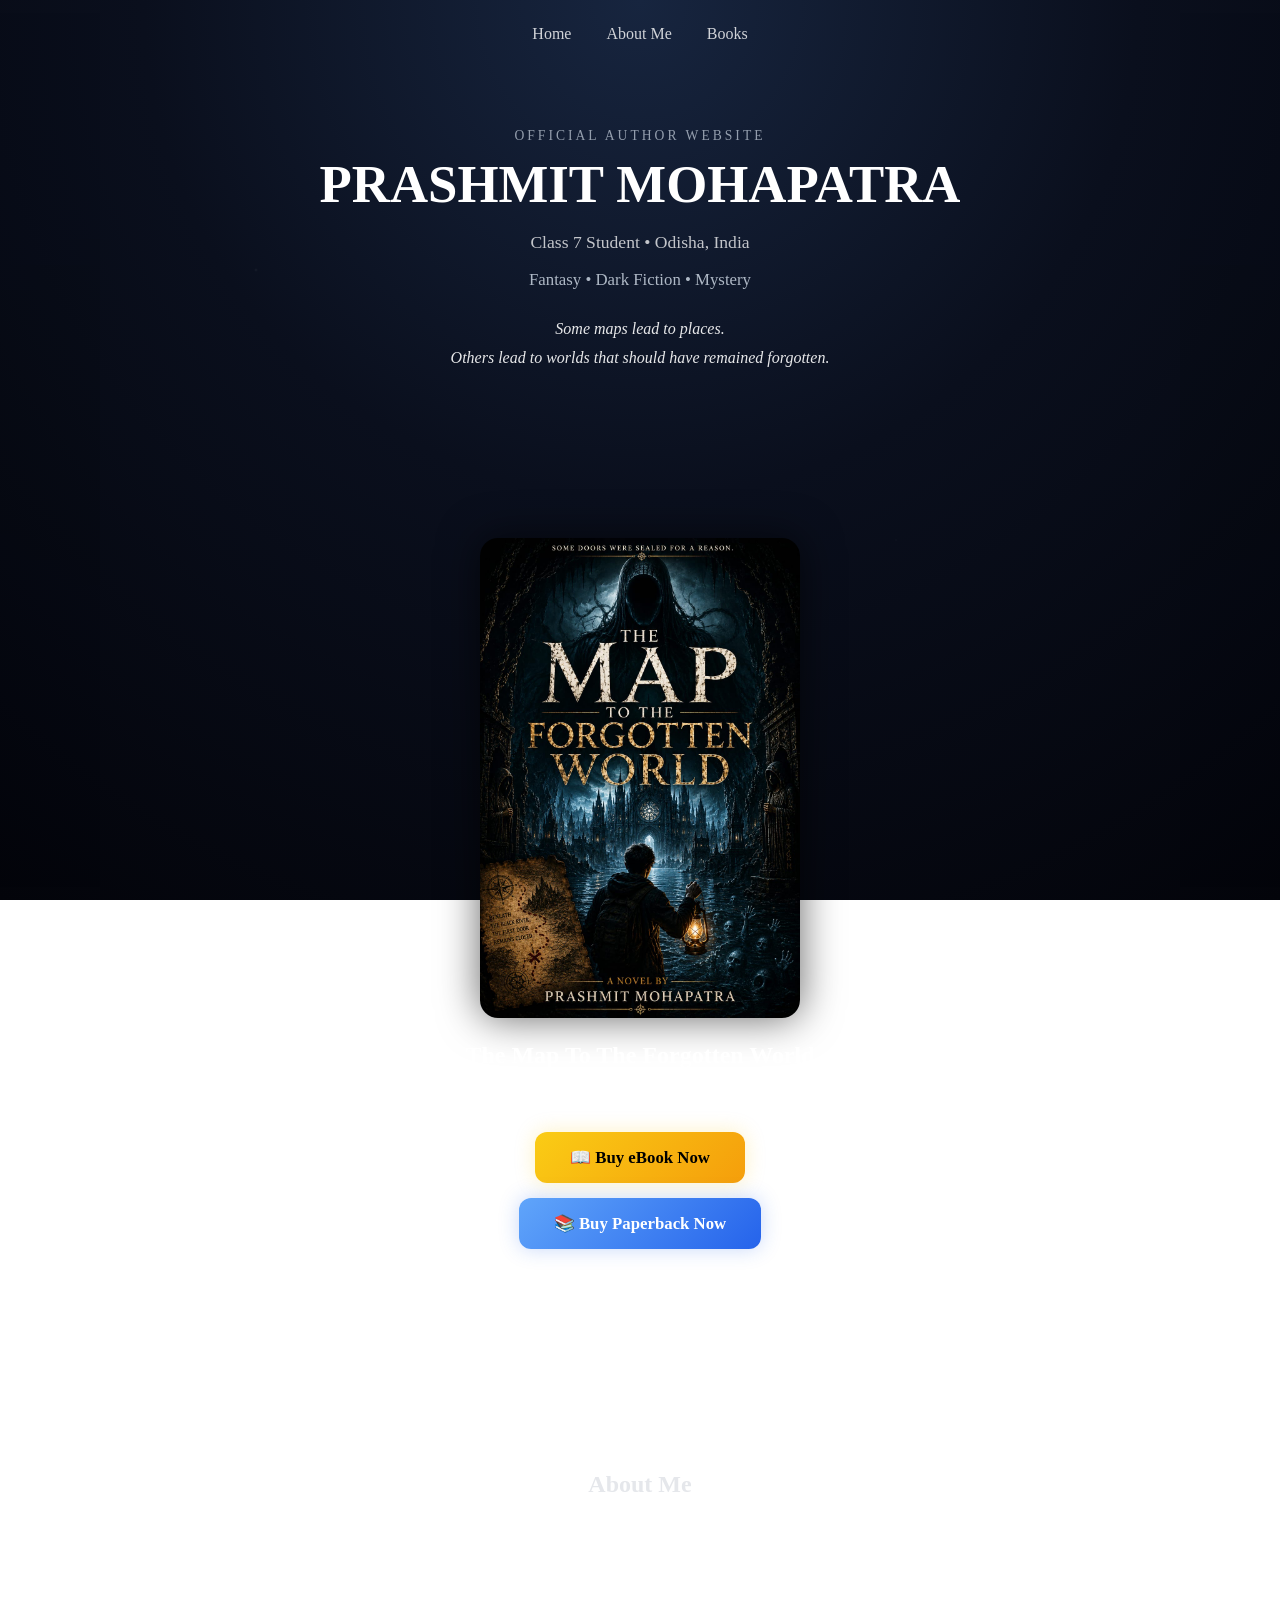
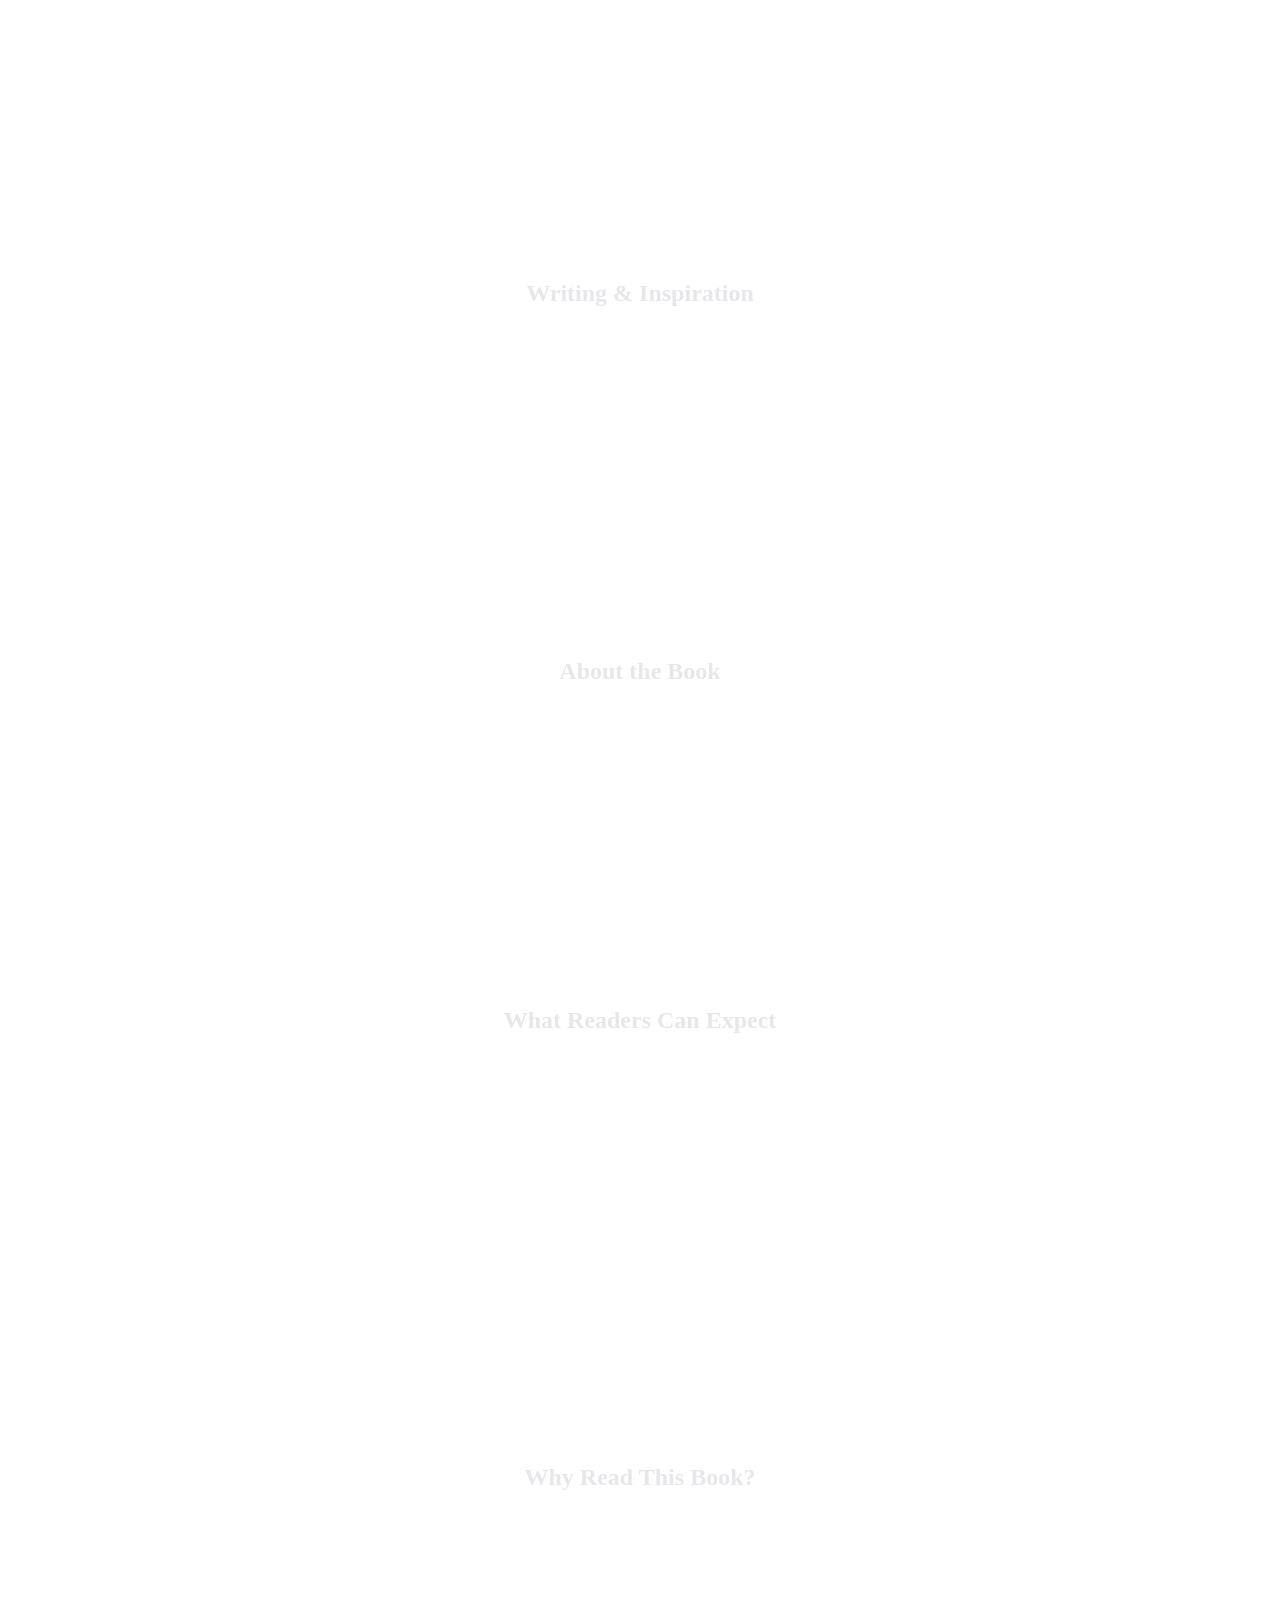
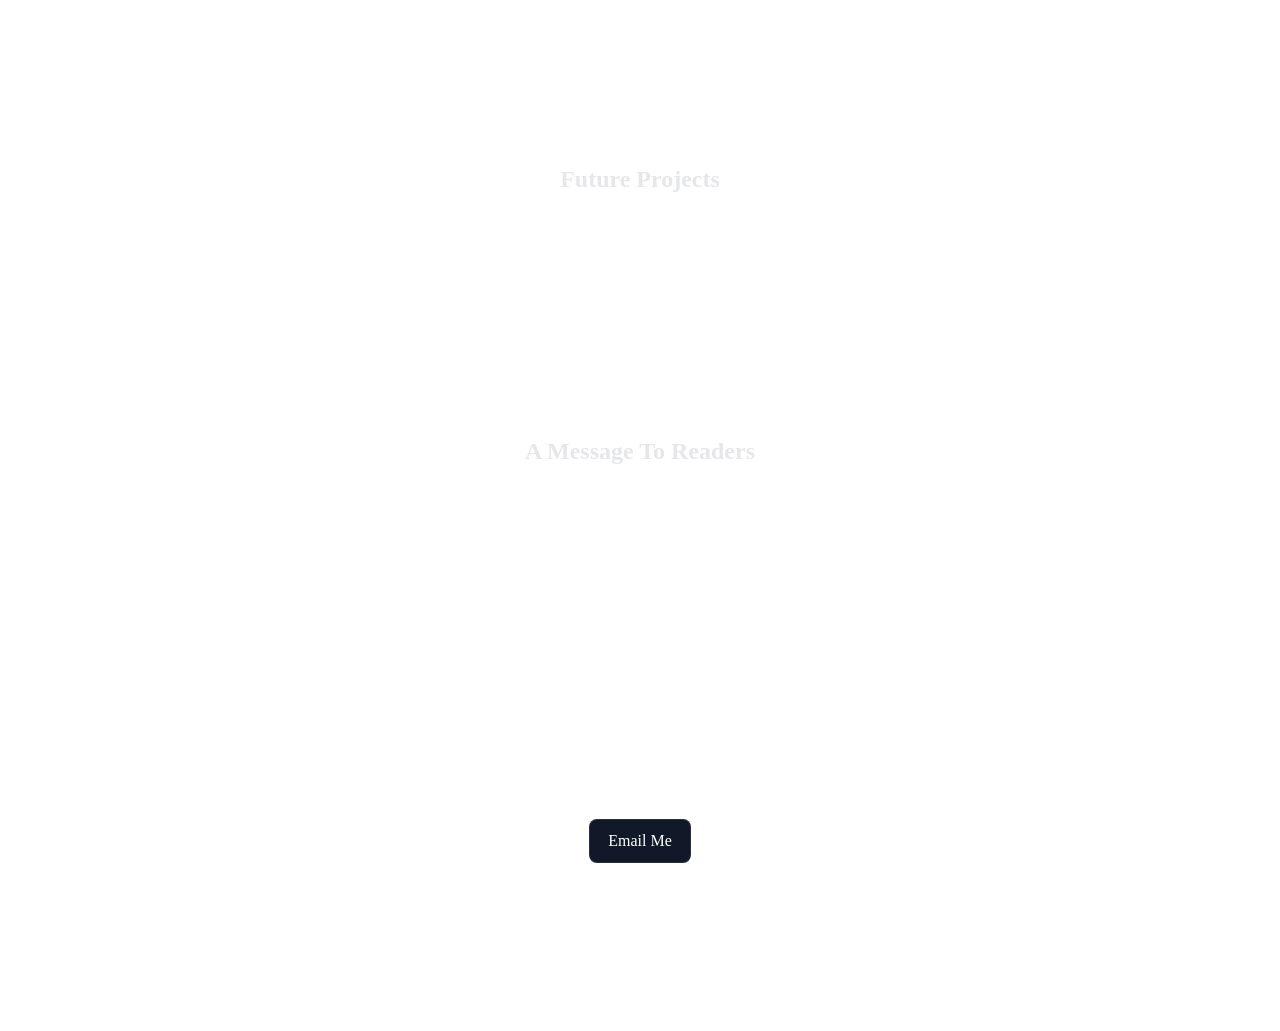
==== index.html @ 38b2a021 "Update index.html" ====
<!DOCTYPE html>
<html lang="en">
<head>
    <script async src="https://www.googletagmanager.com/gtag/js?id=G-5LVTPCL96K"></script>
<script>
  window.dataLayer = window.dataLayer || [];
  function gtag(){dataLayer.push(arguments);}
  gtag('js', new Date());

  gtag('config', 'G-5LVTPCL96K');
</script>
<meta charset="UTF-8">
<meta name="viewport" content="width=device-width, initial-scale=1.0">
<title>Prashmit Mohapatra | Author</title>

<style>

    /* ===== CINEMATIC INTRO OVERLAY ===== */

#intro{
    position:fixed;
    inset:0;
    background:#000;
    display:flex;
    align-items:center;
    justify-content:center;
    z-index:9999;

    animation:fadeOutIntro 4s ease forwards;
}

.intro-text{
    text-align:center;
    animation:textRise 2s ease;
}

.intro-text h1{
    font-size:2.5rem;
    letter-spacing:3px;
    opacity:0;
    animation:fadeInText 1.5s ease forwards;
}

.intro-text p{
    margin-top:10px;
    opacity:0;
    color:#cbd5e1;
    animation:fadeInText 1.5s ease 0.8s forwards;
}

/* animations */

@keyframes fadeInText{
    from{
        opacity:0;
        transform:translateY(10px);
    }
    to{
        opacity:1;
        transform:translateY(0);
    }
}

@keyframes fadeOutIntro{
    0%{opacity:1;}
    70%{opacity:1;}
    100%{
        opacity:0;
        visibility:hidden;
    }
}

@keyframes textRise{
    from{transform:scale(0.98);}
    to{transform:scale(1);}
}

html{
    scroll-behavior:smooth;
}

/* ===== BODY ===== */

body{
    margin:0;
    font-family:Georgia, serif;
    color:white;
    text-align:center;
    overflow-x:hidden;

    background:
    radial-gradient(circle at top,
        #17253f 0%,
        #0a0f1d 45%,
        #03040a 100%);

    background-attachment:fixed;

    animation:fadePage 1.2s ease;
}

/* ===== FLOATING MIST ===== */

body::before{
    content:"";
    position:fixed;
    inset:0;
    pointer-events:none;

    background:
        radial-gradient(2px 2px at 20% 30%, rgba(255,255,255,0.06), transparent),
        radial-gradient(1px 1px at 70% 60%, rgba(255,255,255,0.05), transparent),
        radial-gradient(2px 2px at 40% 80%, rgba(255,255,255,0.04), transparent);

    animation:drift 18s linear infinite;
}

@keyframes drift{
    from{transform:translateY(0);}
    to{transform:translateY(-50px);}
}

/* ===== SIDE SHADOWS ===== */

.side-shadow{
    position:fixed;
    top:0;
    width:100px;
    height:100%;
    opacity:0.07;
    pointer-events:none;
    background:linear-gradient(to bottom, transparent, #000, transparent);
}

.side-shadow.left{left:0;}
.side-shadow.right{right:0; transform:scaleX(-1);}

/* ===== FADE ===== */

@keyframes fadePage{
    from{
        opacity:0;
        transform:translateY(15px);
    }
    to{
        opacity:1;
        transform:translateY(0);
    }
}

/* ===== NAV ===== */

nav{
    display:flex;
    justify-content:center;
    gap:35px;
    padding:25px;
    flex-wrap:wrap;
}

nav a{
    color:white;
    text-decoration:none;
    opacity:0.8;
    transition:0.3s;
}

nav a:hover{
    opacity:1;
    transform:translateY(-2px);
}

/* ===== HERO ===== */

.hero{
    padding:60px 20px;
}

.website-tag{
    color:#cbd5e1;
    letter-spacing:3px;
    font-size:.85rem;
    opacity:0.7;
}

.author-name{
    font-size:3.3rem;
    margin:10px 0;
}

.author-subtitle{
    opacity:.75;
    font-size:1.1rem;
}

.genre-line{
    color:#cbd5e1;
    margin-top:15px;
    font-size:1.05rem;
    opacity:0.85;
}

.hero-hook{
    max-width:700px;
    margin:25px auto;
    line-height:1.8;
    font-style:italic;
    opacity:0.9;
}

/* ===== COVER ===== */

.cover{
    width:320px;
    max-width:90%;
    border-radius:18px;
    margin-top:20px;

    box-shadow:0 0 40px rgba(0,0,0,0.6);
    transition:0.4s;
}

.cover:hover{
    transform:scale(1.04);
    box-shadow:0 0 60px rgba(255,255,255,0.08);
}

/* ===== SECTIONS ===== */

.section{
    max-width:900px;
    margin:50px auto;
    padding:30px;

    background:rgba(255,255,255,0.04);
    border:1px solid rgba(255,255,255,0.07);
    border-radius:18px;
    backdrop-filter:blur(10px);

    text-align:left;

    opacity:0;
    transform:translateY(20px);
    transition:all 0.8s ease;
}

.section.visible{
    opacity:1;
    transform:translateY(0);
}

.section:hover{
    transform:translateY(-3px);
}

.section h2{
    text-align:center;
    color:#e5e7eb;
}

.section p{
    line-height:1.9;
    opacity:0.92;
}

/* ===== CONTACT ===== */

.contact-box {
    text-align:center;
    padding:30px;
    margin:20px 0;
}

.contact-btn {
    display:inline-block;
    background:#111827;
    color:white;
    padding:12px 18px;
    border-radius:8px;
    text-decoration:none;
    transition:0.3s;
    border:1px solid rgba(255,255,255,0.1);
}

.contact-btn:hover {
    transform:translateY(-2px);
    background:#1f2937;
}

.buy-section{
    margin-top:25px;
    text-align:center;
}

.buy-button{
    display:inline-block;
    padding:15px 35px;
    background:linear-gradient(135deg,#facc15,#f59e0b);
    color:#000;
    text-decoration:none;
    font-weight:bold;
    font-size:1.05rem;
    border-radius:12px;
    transition:.35s;
    box-shadow:0 0 20px rgba(250,204,21,.25);
    margin-bottom: 15px;
}

.buy-button:hover{
    transform:translateY(-4px) scale(1.03);
    box-shadow:0 0 30px rgba(250,204,21,.55);
}

.paperback-button{
    background:linear-gradient(135deg,#60a5fa,#2563eb);
    color:white;
    box-shadow:0 0 20px rgba(37,99,235,.25);
}

.paperback-button:hover{
    box-shadow:0 0 30px rgba(37,99,235,.55);
}

.buy-note{
    margin-top:12px;
    opacity:.8;
}

/* ===== FOOTER ===== */

footer{
    margin-top:60px;
    padding:30px;
    opacity:0.6;
}

/* ===== MOBILE ===== */

@media(max-width:700px){
    .author-name{font-size:2.4rem;}
    .section{margin:25px 15px;}
    .side-shadow{display:none;}
}

</style>
</head>

<body>

    <div id="intro">
    <div class="intro-text">
        <h1>PRASHMIT MOHAPATRA</h1>
        <p>The Map To The Forgotten World</p>
    </div>
</div>

<div class="side-shadow left"></div>
<div class="side-shadow right"></div>

<nav>
    <a href="index.html">Home</a>
    <a href="about.html">About Me</a>
    <a href="books.html">Books</a>
</nav>

<div class="hero">

    <div class="website-tag">OFFICIAL AUTHOR WEBSITE</div>

    <h1 class="author-name">PRASHMIT MOHAPATRA</h1>

    <p class="author-subtitle">Class 7 Student • Odisha, India</p>

    <p class="genre-line">Fantasy • Dark Fiction • Mystery</p>

    <p class="hero-hook">
        Some maps lead to places.<br>
        Others lead to worlds that should have remained forgotten.
    </p>

</div>

<div class="hero">

<img src="a1d56683-d680-4d6a-82a9-de0e38b390bd.jpeg" class="cover">

<h2>The Map To The Forgotten World</h2>

<p>A Fantasy Adventure by Prashmit Mohapatra</p>

<div class="buy-section">

    <a href="https://www.amazon.in/dp/B0H2Y3VVTT"
       class="buy-button"
       target="_blank">
        📖 Buy eBook Now
    </a>

    <br>

    <a href="https://www.amazon.com/dp/B0H3W32PT1"
       class="buy-button paperback-button"
       target="_blank">
        📚 Buy Paperback Now
    </a>

    <p class="buy-note">
        Available on Amazon Kindle & Paperback
    </p>

</div>

</div>

<div class="section">
<h2>About Me</h2>

<p>
My name is Prashmit Mohapatra, and I am a Class 7 student from Odisha, India.
I enjoy writing stories that combine fantasy, mystery, adventure, and darker fictional themes.
</p>

<p>
My interest in storytelling comes from reading books and exploring ideas that begin as simple questions.
Many of those ideas eventually grow into larger worlds filled with secrets, mysteries, and hidden histories.
</p>

<p>
Apart from writing, I enjoy drawing and exploring technology.
These interests often inspire new settings, characters, and ideas for future stories.
</p>

</div>

<div class="section">
<h2>Writing & Inspiration</h2>

<p>
Fantasy, dark fiction, and mystery are the genres that interest me most.
I enjoy stories that slowly reveal their secrets and encourage readers to keep asking questions.
</p>

<p>
Many of my ideas are inspired by books I read and random thoughts that appear during everyday life.
A single question can sometimes become the foundation of an entire story.
</p>

<p>
I enjoy creating worlds that feel mysterious, imaginative, and filled with things waiting to be discovered.
</p>

</div>

<div class="section">
<h2>About the Book</h2>

<p>
The Map To The Forgotten World is a fantasy adventure novel filled with mystery, exploration, and discovery.
</p>

<p>
A strange map hints at the existence of something impossible — a place that history seems to have forgotten.
What follows is a journey into secrets hidden far beyond the known world.
</p>

<p>
Without revealing its surprises, the story combines adventure, mystery, and the excitement of uncovering the unknown.
</p>

</div>

<div class="section">
<h2>What Readers Can Expect</h2>

<p>✓ Mystery and unanswered questions</p>
<p>✓ Adventure and exploration</p>
<p>✓ Hidden secrets</p>
<p>✓ Unexpected discoveries</p>
<p>✓ A unique fantasy setting</p>
<p>✓ Twists and revelations</p>
</div>

<div class="section">
<h2>Why Read This Book?</h2>

<p>
If you enjoy fantasy stories filled with secrets, forgotten places, and mysteries waiting to be uncovered,
The Map To The Forgotten World offers a journey into a world where every discovery leads to something bigger.
</p>

<p>
The story is designed to create curiosity, wonder, and a sense of adventure while keeping readers guessing what lies ahead.
</p>

</div>

<div class="section">
<h2>Future Projects</h2>

<p>
The Map To The Forgotten World is my first novel, but it is only the beginning.
</p>

<p>
I hope to continue writing fantasy and mystery stories that explore hidden worlds, forgotten histories, and adventures beyond imagination.
</p>

</div>

<div class="section">
<h2>A Message To Readers</h2>

<p>
Thank you for visiting my website.
</p>

<p>
Whether you are a fan of fantasy, mystery, or simply enjoy discovering new worlds,
I hope you enjoy the journey that awaits inside The Map To The Forgotten World.
</p>

</div>

<div class="contact-box">
  <h2>Contact Me</h2>
  <p>Feel free to reach out for business inquiries.</p>

  <a class="contact-btn"
     href="mailto:prashmit81@gmail.com?subject=Hello&body=Hi! I visited your website.">
    Email Me
  </a>
</div>

<footer>
©️ 2026 Prashmit Mohapatra
</footer>

<script>
const sections = document.querySelectorAll('.section');

const observer = new IntersectionObserver(entries => {
    entries.forEach(entry => {
        if(entry.isIntersecting){
            entry.target.classList.add('visible');
        }
    });
}, {threshold:0.15});

sections.forEach(sec => observer.observe(sec));
</script>

    <script>
setTimeout(() => {
    const intro = document.getElementById("intro");
    if(intro){
        intro.style.display = "none";
    }
}, 4000);
</script>
    
</body>
</html>
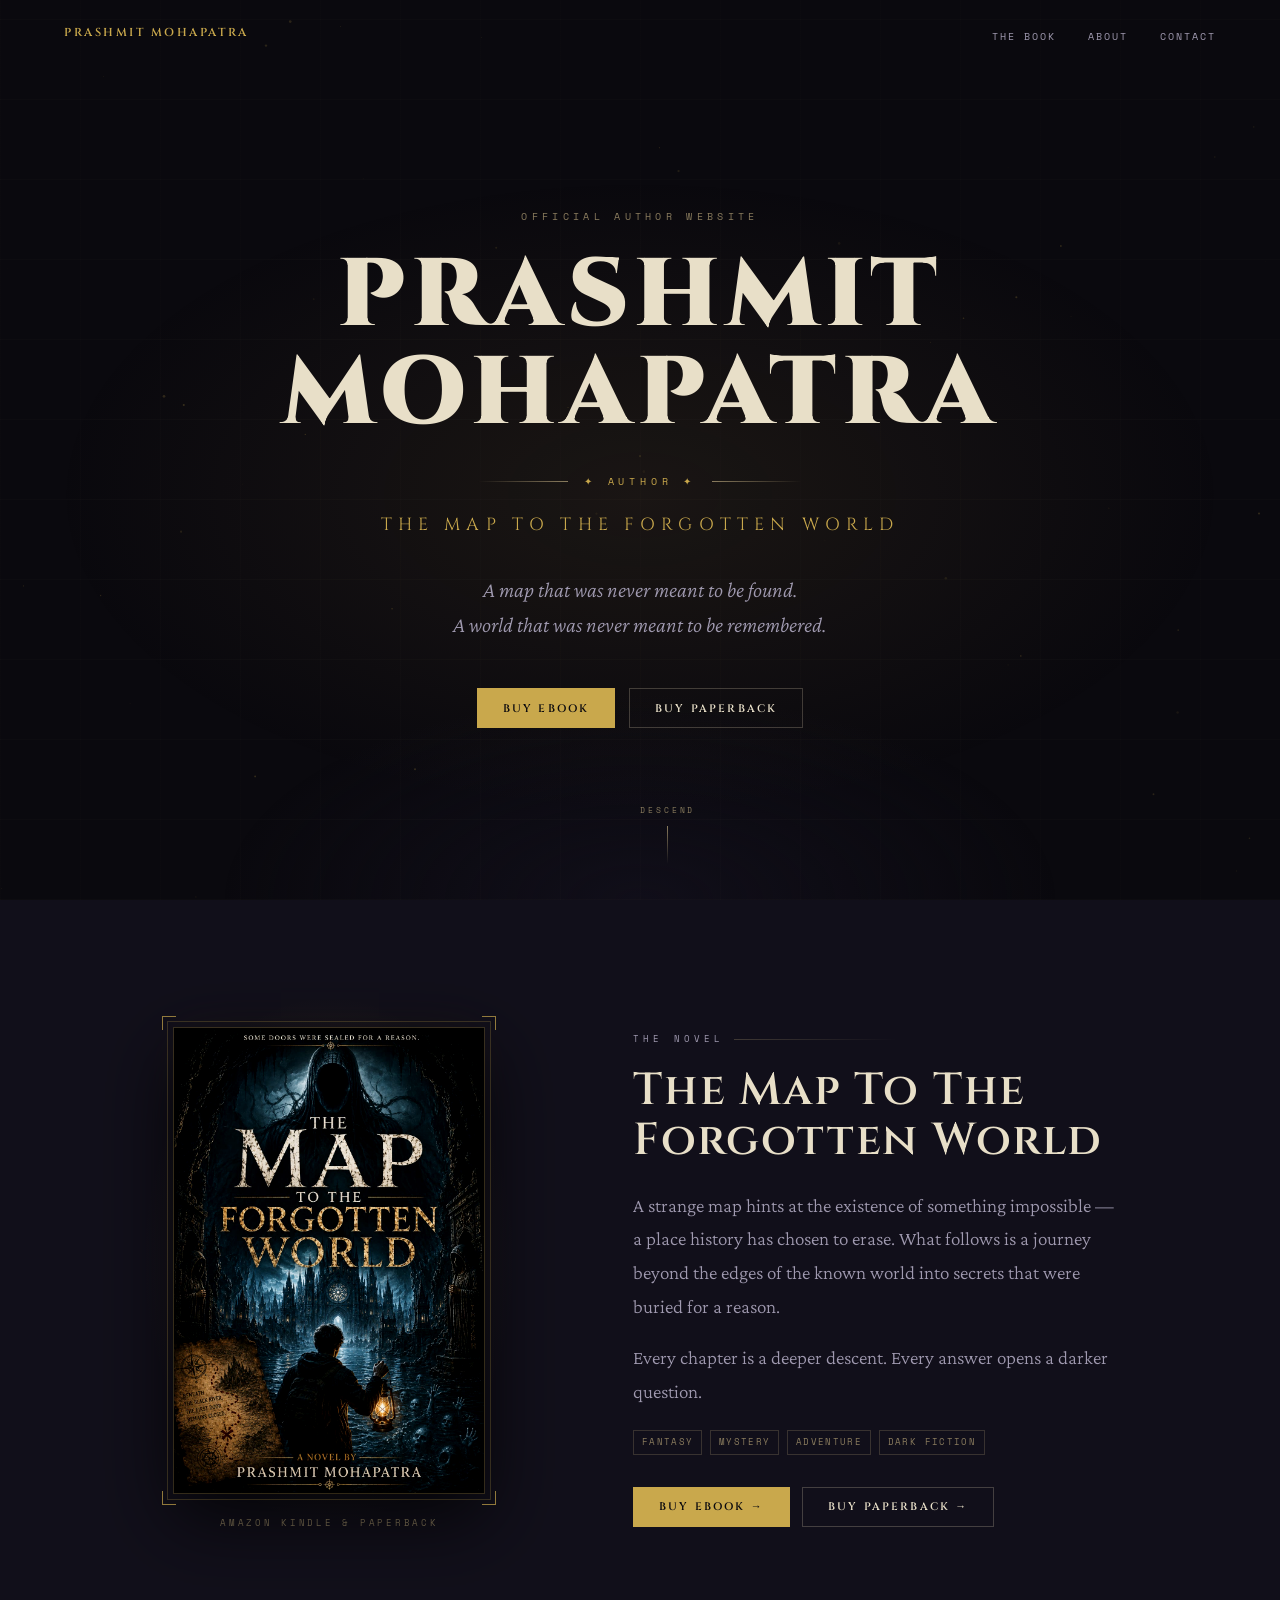
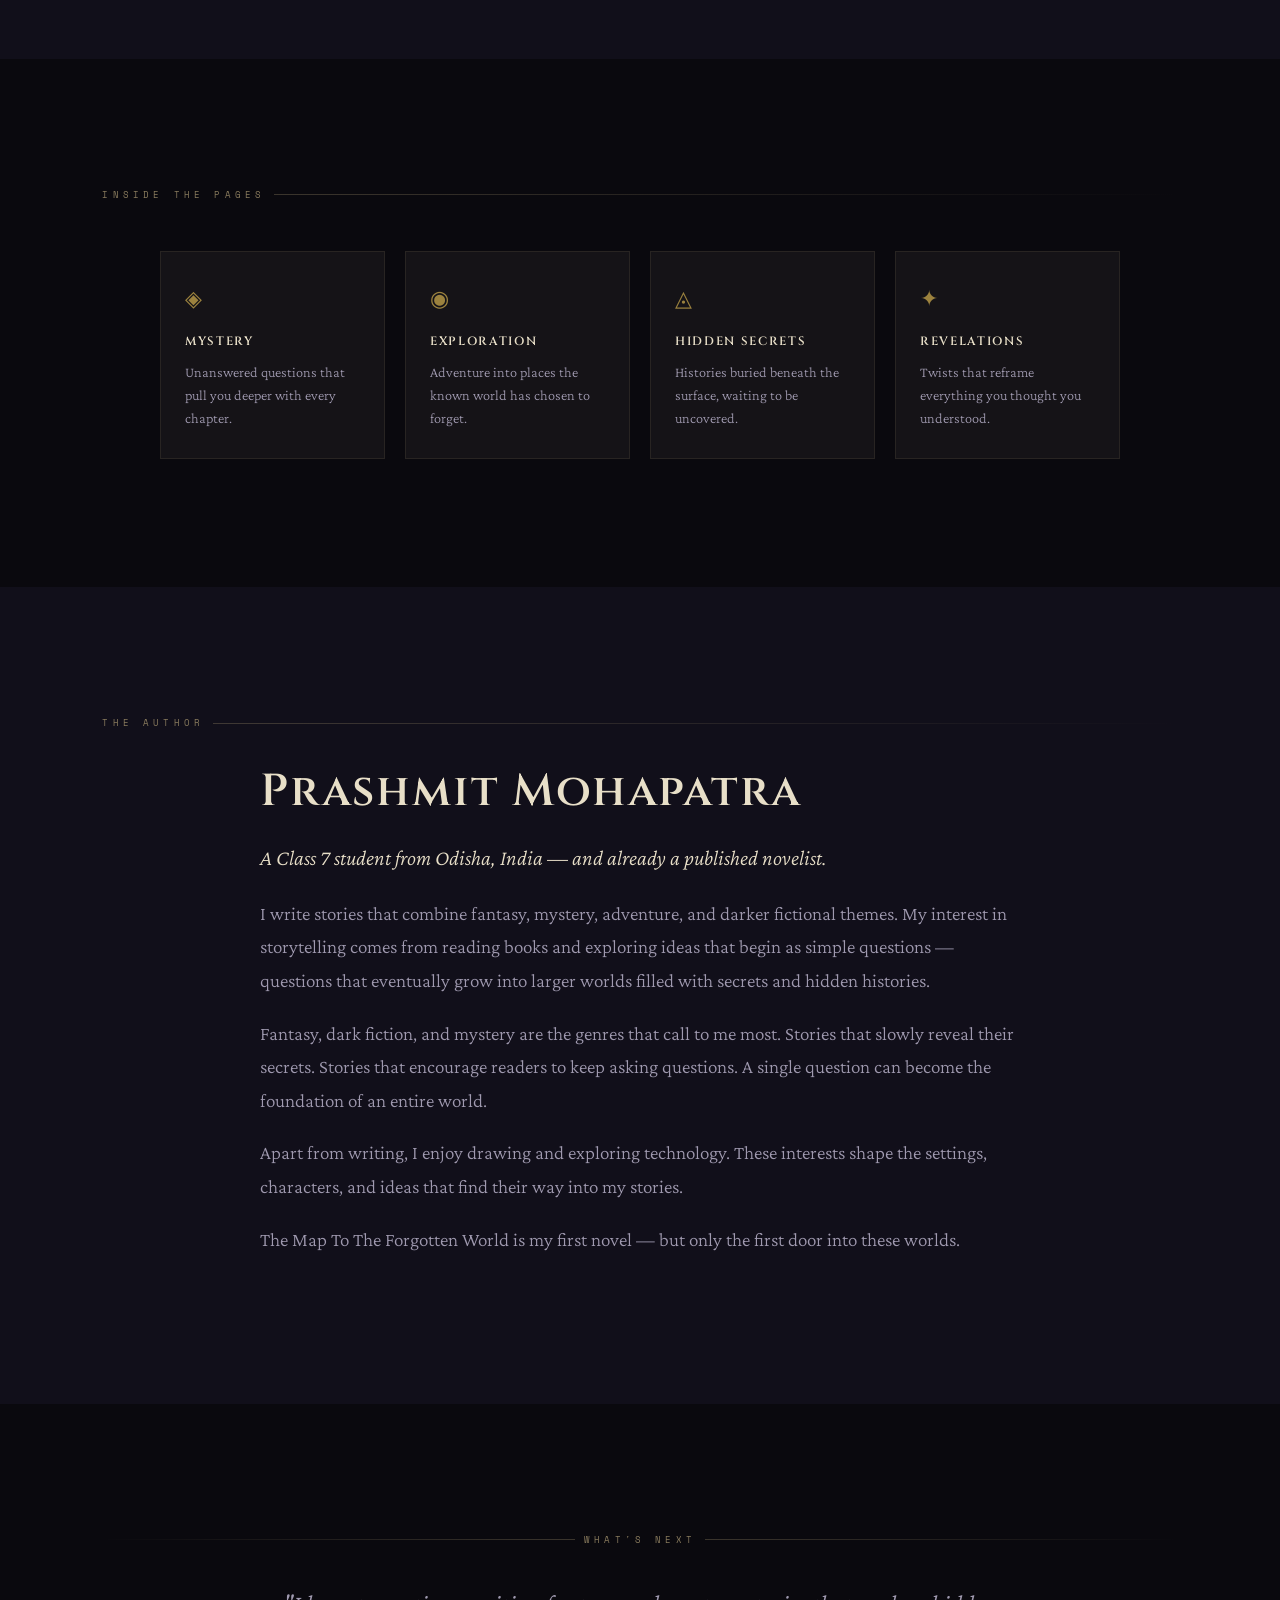
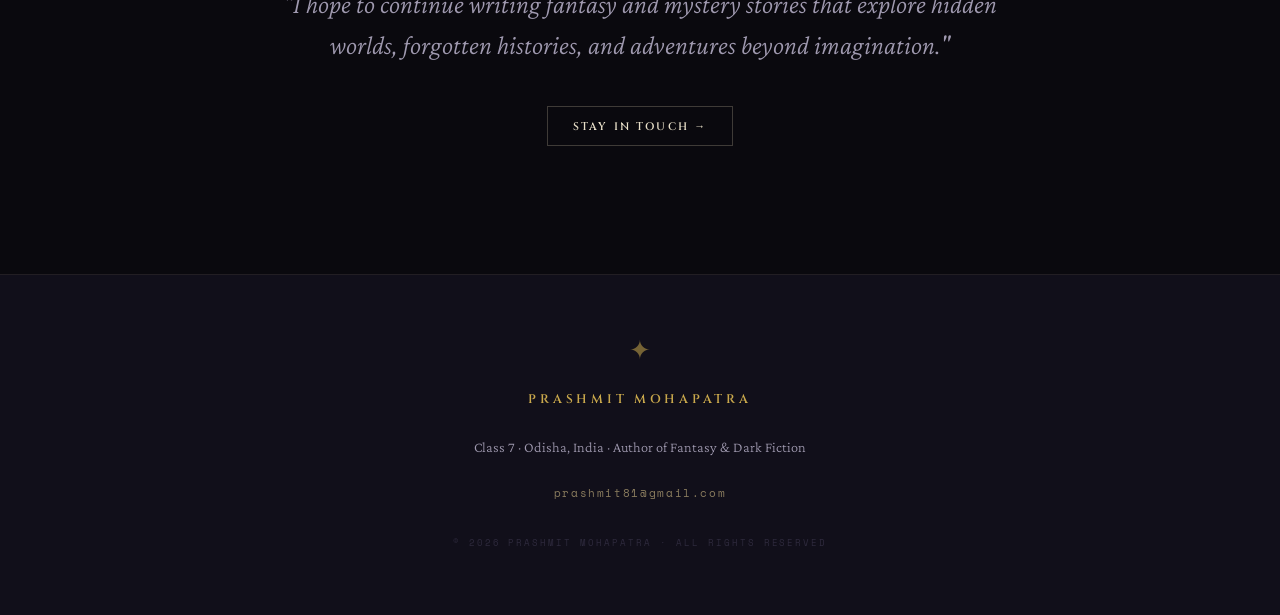
==== commit d9c469bb: "Update index.html" ====
--- a/index.html
+++ b/index.html
@@ -1,562 +1,969 @@
 <!DOCTYPE html>
 <html lang="en">
 <head>
-    <script async src="https://www.googletagmanager.com/gtag/js?id=G-5LVTPCL96K"></script>
+  <meta charset="UTF-8" />
+  <meta name="viewport" content="width=device-width, initial-scale=1.0" />
+  <title>Prashmit Mohapatra | Author of The Map To The Forgotten World</title>
+  <meta name="description" content="Official website of Prashmit Mohapatra — author of The Map To The Forgotten World. Fantasy. Dark Fiction. Mystery." />
+
+  <!-- Open Graph / Social sharing -->
+  <meta property="og:type"        content="website" />
+  <meta property="og:url"         content="https://prashmitmohapatra.github.io/" />
+  <meta property="og:title"       content="Prashmit Mohapatra | Author" />
+  <meta property="og:description" content="Some maps lead to places. Others lead to worlds that should have remained forgotten." />
+  <meta property="og:image"       content="https://prashmitmohapatra.github.io/a1d56683-d680-4d6a-82a9-de0e38b390bd.jpeg" />
+  <meta name="twitter:card"       content="summary_large_image" />
+  <meta name="twitter:title"      content="Prashmit Mohapatra | Author" />
+  <meta name="twitter:description" content="Some maps lead to places. Others lead to worlds that should have remained forgotten." />
+  <meta name="twitter:image"      content="https://prashmitmohapatra.github.io/a1d56683-d680-4d6a-82a9-de0e38b390bd.jpeg" />
+
+  <!-- Favicon (inline SVG data URI — no file needed) -->
+  <link rel="icon" href="data:image/svg+xml,<svg xmlns='http://www.w3.org/2000/svg' viewBox='0 0 100 100'><rect width='100' height='100' fill='%230a090e'/><text y='72' x='50' text-anchor='middle' font-size='62' font-family='serif' fill='%23c9a84c'>✦</text></svg>" />
+
+  <link rel="preconnect" href="https://fonts.googleapis.com" />
+  <link rel="preconnect" href="https://fonts.gstatic.com" crossorigin />
+  <link href="https://fonts.googleapis.com/css2?family=Cinzel:wght@400;600;900&family=Crimson+Pro:ital,wght@0,300;0,400;1,300;1,400&family=Space+Mono:wght@400&display=swap" rel="stylesheet" />
+
+  <style>
+    /* ═══════════════════════════════════════════════
+       TOKENS
+    ═══════════════════════════════════════════════ */
+    :root {
+      --ink:       #0a090e;
+      --deep:      #110f1a;
+      --veil:      #1c1826;
+      --mist:      #2e2a3d;
+      --relic:     #8a7c5e;
+      --gold:      #c9a84c;
+      --gold-dim:  rgba(201,168,76,0.18);
+      --ash:       #a09ab0;
+      --parchment: #e8dfc8;
+      --fog:       rgba(200,185,160,0.06);
+
+      --display: 'Cinzel', serif;
+      --body:    'Crimson Pro', serif;
+      --mono:    'Space Mono', monospace;
+
+      --section-pad: clamp(5rem, 10vw, 9rem);
+      --nav-h: 68px;
+    }
+
+    *, *::before, *::after { box-sizing: border-box; margin: 0; padding: 0; }
+    html { scroll-behavior: smooth; }
+
+    body {
+      background-color: var(--ink);
+      color: var(--parchment);
+      font-family: var(--body);
+      font-size: clamp(1rem, 1.1vw + 0.6rem, 1.2rem);
+      font-weight: 300;
+      line-height: 1.75;
+      overflow-x: hidden;
+    }
+
+    ::selection { background: var(--gold); color: var(--ink); }
+
+    /* ═══════════════════════════════════════════════
+       PARTICLE CANVAS
+    ═══════════════════════════════════════════════ */
+    #particles {
+      position: fixed;
+      inset: 0;
+      pointer-events: none;
+      z-index: 0;
+      opacity: 0.5;
+    }
+
+    /* ═══════════════════════════════════════════════
+       NAV
+    ═══════════════════════════════════════════════ */
+    nav {
+      position: fixed;
+      top: 0; left: 0; right: 0;
+      z-index: 200;
+      height: var(--nav-h);
+      display: flex;
+      justify-content: space-between;
+      align-items: center;
+      padding: 0 clamp(1.25rem, 5vw, 4rem);
+      transition: background 0.4s, backdrop-filter 0.4s, border-color 0.4s;
+      border-bottom: 1px solid transparent;
+    }
+
+    nav.scrolled {
+      background: rgba(10,9,14,0.92);
+      backdrop-filter: blur(14px);
+      -webkit-backdrop-filter: blur(14px);
+      border-color: rgba(138,124,94,0.15);
+    }
+
+    .nav-wordmark {
+      font-family: var(--display);
+      font-size: 0.72rem;
+      font-weight: 600;
+      letter-spacing: 0.22em;
+      color: var(--gold);
+      text-decoration: none;
+      text-transform: uppercase;
+      flex-shrink: 0;
+    }
+
+    /* Desktop links */
+    .nav-links {
+      display: flex;
+      gap: 2rem;
+      list-style: none;
+    }
+
+    .nav-links a {
+      font-family: var(--mono);
+      font-size: 0.62rem;
+      letter-spacing: 0.2em;
+      text-transform: uppercase;
+      color: var(--ash);
+      text-decoration: none;
+      transition: color 0.25s;
+      position: relative;
+    }
+    .nav-links a::after {
+      content: '';
+      position: absolute;
+      bottom: -3px; left: 0; right: 0;
+      height: 1px;
+      background: var(--gold);
+      transform: scaleX(0);
+      transform-origin: left;
+      transition: transform 0.3s;
+    }
+    .nav-links a:hover { color: var(--parchment); }
+    .nav-links a:hover::after { transform: scaleX(1); }
+
+    /* Hamburger */
+    .nav-burger {
+      display: none;
+      flex-direction: column;
+      gap: 5px;
+      cursor: pointer;
+      padding: 6px;
+      background: none;
+      border: none;
+    }
+    .nav-burger span {
+      display: block;
+      width: 22px;
+      height: 1px;
+      background: var(--ash);
+      transition: transform 0.3s, opacity 0.3s, background 0.3s;
+    }
+    .nav-burger.open span:nth-child(1) { transform: translateY(6px) rotate(45deg); background: var(--gold); }
+    .nav-burger.open span:nth-child(2) { opacity: 0; }
+    .nav-burger.open span:nth-child(3) { transform: translateY(-6px) rotate(-45deg); background: var(--gold); }
+
+    /* Mobile drawer */
+    .nav-drawer {
+      display: none;
+      position: fixed;
+      top: var(--nav-h);
+      left: 0; right: 0;
+      background: rgba(10,9,14,0.97);
+      backdrop-filter: blur(20px);
+      -webkit-backdrop-filter: blur(20px);
+      border-bottom: 1px solid rgba(138,124,94,0.18);
+      padding: 2rem clamp(1.25rem, 5vw, 4rem);
+      z-index: 199;
+      transform: translateY(-10px);
+      opacity: 0;
+      transition: transform 0.3s, opacity 0.3s;
+    }
+    .nav-drawer.open {
+      transform: translateY(0);
+      opacity: 1;
+    }
+    .nav-drawer ul {
+      list-style: none;
+      display: flex;
+      flex-direction: column;
+      gap: 1.5rem;
+    }
+    .nav-drawer a {
+      font-family: var(--display);
+      font-size: 1.1rem;
+      font-weight: 400;
+      letter-spacing: 0.18em;
+      text-transform: uppercase;
+      color: var(--parchment);
+      text-decoration: none;
+      transition: color 0.2s;
+    }
+    .nav-drawer a:hover { color: var(--gold); }
+
+    @media (max-width: 680px) {
+      .nav-links  { display: none; }
+      .nav-burger { display: flex; }
+      .nav-drawer { display: block; }
+    }
+
+    /* ═══════════════════════════════════════════════
+       HERO
+    ═══════════════════════════════════════════════ */
+    .hero {
+      position: relative;
+      min-height: 100svh;
+      display: flex;
+      flex-direction: column;
+      justify-content: center;
+      align-items: center;
+      text-align: center;
+      padding: calc(var(--nav-h) + 4rem) clamp(1.5rem, 6vw, 5rem) 6rem;
+      overflow: hidden;
+      z-index: 1;
+    }
+
+    /* Warm fog glow */
+    .hero::before {
+      content: '';
+      position: absolute;
+      inset: 0;
+      background:
+        radial-gradient(ellipse 65% 50% at 50% 55%, rgba(139,110,60,0.13) 0%, transparent 70%),
+        radial-gradient(ellipse 50% 35% at 50% 100%, rgba(17,15,26,0.95) 0%, transparent 65%);
+      pointer-events: none;
+      z-index: 0;
+    }
+
+    /* Map grid lines */
+    .hero::after {
+      content: '';
+      position: absolute;
+      inset: 0;
+      background-image:
+        repeating-linear-gradient(0deg,   rgba(138,124,94,0.03) 0px, rgba(138,124,94,0.03) 1px, transparent 1px, transparent 80px),
+        repeating-linear-gradient(90deg,  rgba(138,124,94,0.02) 0px, rgba(138,124,94,0.02) 1px, transparent 1px, transparent 80px);
+      pointer-events: none;
+      z-index: 0;
+    }
+
+    .hero > * { position: relative; z-index: 1; }
+
+    .hero-eyebrow {
+      font-family: var(--mono);
+      font-size: 0.6rem;
+      letter-spacing: 0.45em;
+      text-transform: uppercase;
+      color: var(--relic);
+      margin-bottom: 1.5rem;
+      opacity: 0;
+      animation: fadeUp 0.8s 0.2s forwards;
+    }
+
+    .hero-name {
+      font-family: var(--display);
+      font-size: clamp(2.8rem, 7.5vw, 7rem);
+      font-weight: 900;
+      line-height: 1.02;
+      letter-spacing: 0.06em;
+      color: var(--parchment);
+      text-transform: uppercase;
+      margin-bottom: 0.3em;
+      opacity: 0;
+      animation: fadeUp 0.9s 0.4s forwards;
+    }
+
+    /* Gold name-stroke on hover */
+    .hero-name:hover {
+      -webkit-text-stroke: 1px var(--gold);
+      color: transparent;
+      transition: color 0.4s, -webkit-text-stroke 0.4s;
+    }
+
+    .hero-divider {
+      display: flex;
+      align-items: center;
+      gap: 1rem;
+      margin-bottom: 1.25rem;
+      opacity: 0;
+      animation: fadeUp 0.9s 0.55s forwards;
+    }
+    .hero-divider-line {
+      width: clamp(40px, 8vw, 90px);
+      height: 1px;
+      background: linear-gradient(to right, transparent, var(--relic));
+    }
+    .hero-divider-line:last-child {
+      background: linear-gradient(to left, transparent, var(--relic));
+    }
+    .hero-divider-gem {
+      color: var(--gold);
+      font-size: 0.6rem;
+      letter-spacing: 0.5em;
+      font-family: var(--mono);
+      text-transform: uppercase;
+    }
+
+    .hero-book-title {
+      font-family: var(--display);
+      font-size: clamp(0.78rem, 1.6vw, 1.1rem);
+      font-weight: 400;
+      letter-spacing: 0.35em;
+      text-transform: uppercase;
+      color: var(--gold);
+      margin-bottom: 2rem;
+      opacity: 0;
+      animation: fadeUp 0.9s 0.65s forwards;
+    }
+
+    .hero-tagline {
+      font-family: var(--body);
+      font-style: italic;
+      font-size: clamp(1rem, 1.7vw, 1.35rem);
+      color: var(--ash);
+      max-width: 36ch;
+      line-height: 1.65;
+      margin-bottom: 2.75rem;
+      opacity: 0;
+      animation: fadeUp 0.9s 0.8s forwards;
+    }
+
+    .hero-cta-group {
+      display: flex;
+      gap: 0.85rem;
+      flex-wrap: wrap;
+      justify-content: center;
+      opacity: 0;
+      animation: fadeUp 0.9s 0.95s forwards;
+    }
+
+    @keyframes fadeUp {
+      from { opacity: 0; transform: translateY(22px); }
+      to   { opacity: 1; transform: translateY(0); }
+    }
+
+    /* Scroll indicator */
+    .scroll-hint {
+      position: absolute;
+      bottom: 2.25rem;
+      left: 50%;
+      transform: translateX(-50%);
+      display: flex;
+      flex-direction: column;
+      align-items: center;
+      gap: 0.5rem;
+      opacity: 0;
+      animation: fadeUp 1s 1.4s forwards;
+    }
+    .scroll-hint span {
+      font-family: var(--mono);
+      font-size: 0.52rem;
+      letter-spacing: 0.35em;
+      text-transform: uppercase;
+      color: var(--relic);
+    }
+    .scroll-line {
+      width: 1px;
+      height: 38px;
+      background: linear-gradient(to bottom, var(--relic), transparent);
+      animation: scrollPulse 2.2s ease-in-out infinite;
+    }
+    @keyframes scrollPulse {
+      0%, 100% { opacity: 0.35; transform: scaleY(0.9); }
+      50%       { opacity: 1;   transform: scaleY(1); }
+    }
+
+    /* ═══════════════════════════════════════════════
+       BUTTONS
+    ═══════════════════════════════════════════════ */
+    .btn {
+      font-family: var(--display);
+      font-size: 0.68rem;
+      font-weight: 600;
+      letter-spacing: 0.2em;
+      text-transform: uppercase;
+      text-decoration: none;
+      padding: 0.9em 2.3em;
+      border-radius: 0;
+      cursor: pointer;
+      transition: background 0.25s, color 0.25s, border-color 0.25s, box-shadow 0.25s;
+      display: inline-block;
+    }
+    .btn-primary {
+      background: var(--gold);
+      color: var(--ink);
+      border: 1px solid var(--gold);
+    }
+    .btn-primary:hover {
+      background: transparent;
+      color: var(--gold);
+      box-shadow: 0 0 18px rgba(201,168,76,0.2);
+    }
+    .btn-secondary {
+      background: transparent;
+      color: var(--parchment);
+      border: 1px solid rgba(200,185,160,0.28);
+    }
+    .btn-secondary:hover {
+      border-color: var(--parchment);
+      box-shadow: 0 0 14px rgba(232,223,200,0.08);
+    }
+
+    /* ═══════════════════════════════════════════════
+       SHARED SECTION STYLES
+    ═══════════════════════════════════════════════ */
+    section {
+      position: relative;
+      z-index: 1;
+      padding: var(--section-pad) clamp(1.5rem, 8vw, 8rem);
+    }
+
+    .section-label {
+      font-family: var(--mono);
+      font-size: 0.58rem;
+      letter-spacing: 0.45em;
+      text-transform: uppercase;
+      color: var(--relic);
+      margin-bottom: 2.25rem;
+      display: flex;
+      align-items: center;
+      gap: 1em;
+    }
+    .section-label::after {
+      content: '';
+      flex: 1;
+      height: 1px;
+      background: linear-gradient(to right, rgba(138,124,94,0.38), transparent);
+    }
+
+    .section-heading {
+      font-family: var(--display);
+      font-size: clamp(1.55rem, 3.5vw, 3rem);
+      font-weight: 600;
+      color: var(--parchment);
+      line-height: 1.12;
+      margin-bottom: 1.4rem;
+      letter-spacing: 0.04em;
+    }
+
+    /* ═══════════════════════════════════════════════
+       BOOK SECTION
+    ═══════════════════════════════════════════════ */
+    .book-section { background: var(--deep); }
+
+    .book-inner {
+      display: grid;
+      grid-template-columns: minmax(0,1fr) minmax(0,1.2fr);
+      gap: clamp(3rem, 6vw, 6rem);
+      align-items: center;
+      max-width: 1080px;
+      margin: 0 auto;
+    }
+
+    .book-cover-wrap {
+      display: flex;
+      flex-direction: column;
+      align-items: center;
+    }
+
+    .book-cover-frame {
+      position: relative;
+      display: inline-block;
+    }
+    /* Ambient glow */
+    .book-cover-frame::before {
+      content: '';
+      position: absolute;
+      inset: -28px;
+      background: radial-gradient(ellipse at center, rgba(201,168,76,0.16) 0%, transparent 72%);
+      pointer-events: none;
+      border-radius: 0;
+    }
+    /* Gold frame lines */
+    .book-cover-frame::after {
+      content: '';
+      position: absolute;
+      inset: -7px;
+      border: 1px solid rgba(201,168,76,0.22);
+      pointer-events: none;
+    }
+    /* Corner accents */
+    .book-cover-frame .corner {
+      position: absolute;
+      width: 14px;
+      height: 14px;
+      border-color: var(--gold);
+      border-style: solid;
+      opacity: 0.7;
+      z-index: 2;
+    }
+    .book-cover-frame .corner-tl { top: -12px; left: -12px; border-width: 1px 0 0 1px; }
+    .book-cover-frame .corner-tr { top: -12px; right: -12px; border-width: 1px 1px 0 0; }
+    .book-cover-frame .corner-bl { bottom: -12px; left: -12px; border-width: 0 0 1px 1px; }
+    .book-cover-frame .corner-br { bottom: -12px; right: -12px; border-width: 0 1px 1px 0; }
+
+    .book-cover-img {
+      display: block;
+      width: 100%;
+      max-width: 310px;
+      filter: brightness(0.96) contrast(1.06);
+      box-shadow:
+        0 0 0 1px rgba(201,168,76,0.22),
+        0 25px 70px rgba(0,0,0,0.75),
+        0 0 50px rgba(201,168,76,0.07);
+      transition: transform 0.5s ease, box-shadow 0.5s ease;
+    }
+    .book-cover-img:hover {
+      transform: scale(1.025) translateY(-4px);
+      box-shadow:
+        0 0 0 1px rgba(201,168,76,0.35),
+        0 35px 90px rgba(0,0,0,0.8),
+        0 0 70px rgba(201,168,76,0.13);
+    }
+
+    .book-meta {
+      font-family: var(--mono);
+      font-size: 0.57rem;
+      letter-spacing: 0.3em;
+      color: var(--relic);
+      text-transform: uppercase;
+      margin-top: 1.35rem;
+      text-align: center;
+    }
+
+    .book-info p {
+      color: var(--ash);
+      max-width: 44ch;
+      margin-bottom: 1.15rem;
+    }
+
+    .book-tags {
+      display: flex;
+      flex-wrap: wrap;
+      gap: 0.5rem;
+      margin: 1.35rem 0 2rem;
+    }
+    .tag {
+      font-family: var(--mono);
+      font-size: 0.57rem;
+      letter-spacing: 0.15em;
+      text-transform: uppercase;
+      color: var(--relic);
+      border: 1px solid rgba(138,124,94,0.32);
+      padding: 0.35em 0.85em;
+      transition: border-color 0.2s, color 0.2s;
+    }
+    .tag:hover { border-color: var(--gold); color: var(--gold); }
+
+    .book-buy-group { display: flex; gap: 0.75rem; flex-wrap: wrap; }
+
+    /* ═══════════════════════════════════════════════
+       EXPECT CARDS
+    ═══════════════════════════════════════════════ */
+    .expect-section { background: var(--ink); }
+
+    .expect-grid {
+      display: grid;
+      grid-template-columns: repeat(auto-fit, minmax(210px, 1fr));
+      gap: 1.25rem;
+      max-width: 960px;
+      margin: 3rem auto 0;
+    }
+
+    .expect-card {
+      border: 1px solid rgba(138,124,94,0.16);
+      padding: 1.75rem 1.5rem;
+      background: var(--fog);
+      transition: border-color 0.3s, background 0.3s, transform 0.3s;
+      cursor: default;
+    }
+    .expect-card:hover {
+      border-color: rgba(201,168,76,0.32);
+      background: rgba(201,168,76,0.04);
+      transform: translateY(-3px);
+    }
+    .expect-card-symbol {
+      font-family: var(--display);
+      font-size: 1.4rem;
+      color: var(--gold);
+      margin-bottom: 0.75rem;
+      opacity: 0.75;
+    }
+    .expect-card h3 {
+      font-family: var(--display);
+      font-size: 0.75rem;
+      font-weight: 600;
+      letter-spacing: 0.14em;
+      text-transform: uppercase;
+      color: var(--parchment);
+      margin-bottom: 0.55rem;
+    }
+    .expect-card p { font-size: 0.9rem; color: var(--ash); line-height: 1.6; }
+
+    /* ═══════════════════════════════════════════════
+       ABOUT
+    ═══════════════════════════════════════════════ */
+    .about-section { background: var(--deep); }
+
+    .about-inner {
+      max-width: 760px;
+      margin: 0 auto;
+    }
+    .about-inner p { color: var(--ash); margin-bottom: 1.2rem; }
+    .about-inner p.lead {
+      font-size: 1.12em;
+      color: var(--parchment);
+      font-style: italic;
+    }
+
+    /* ═══════════════════════════════════════════════
+       PULLQUOTE / FUTURE
+    ═══════════════════════════════════════════════ */
+    .future-section {
+      background: var(--ink);
+      text-align: center;
+    }
+    .future-section .section-label {
+      justify-content: center;
+    }
+    .future-section .section-label::before {
+      content: '';
+      flex: 1;
+      height: 1px;
+      background: linear-gradient(to left, rgba(138,124,94,0.38), transparent);
+    }
+
+    .future-quote {
+      font-family: var(--body);
+      font-style: italic;
+      font-size: clamp(1.15rem, 2.4vw, 1.65rem);
+      color: var(--ash);
+      max-width: 48ch;
+      margin: 0 auto 2.5rem;
+      line-height: 1.55;
+    }
+
+    /* ═══════════════════════════════════════════════
+       FOOTER
+    ═══════════════════════════════════════════════ */
+    footer {
+      position: relative;
+      z-index: 1;
+      background: var(--deep);
+      border-top: 1px solid rgba(138,124,94,0.14);
+      padding: 4rem clamp(1.5rem, 8vw, 8rem);
+      display: flex;
+      flex-direction: column;
+      align-items: center;
+      gap: 1.5rem;
+      text-align: center;
+    }
+
+    .footer-sigil {
+      font-family: var(--display);
+      font-size: 1.6rem;
+      color: var(--gold);
+      opacity: 0.55;
+      line-height: 1;
+    }
+
+    .footer-name {
+      font-family: var(--display);
+      font-size: 0.78rem;
+      font-weight: 600;
+      letter-spacing: 0.3em;
+      color: var(--gold);
+      text-transform: uppercase;
+    }
+    footer p { color: var(--ash); font-size: 0.9rem; }
+    .footer-email {
+      font-family: var(--mono);
+      font-size: 0.68rem;
+      letter-spacing: 0.15em;
+      color: var(--relic);
+      text-decoration: none;
+      transition: color 0.2s;
+    }
+    .footer-email:hover { color: var(--gold); }
+    .footer-copy {
+      font-family: var(--mono);
+      font-size: 0.56rem;
+      letter-spacing: 0.22em;
+      color: var(--mist);
+      text-transform: uppercase;
+      margin-top: 0.5rem;
+    }
+
+    /* ═══════════════════════════════════════════════
+       REVEAL — staggered via CSS var
+    ═══════════════════════════════════════════════ */
+    .reveal {
+      opacity: 0;
+      transform: translateY(26px);
+      transition:
+        opacity  0.75s calc(var(--delay, 0) * 1ms) ease,
+        transform 0.75s calc(var(--delay, 0) * 1ms) ease;
+    }
+    .reveal.visible { opacity: 1; transform: translateY(0); }
+
+    /* ═══════════════════════════════════════════════
+       RESPONSIVE
+    ═══════════════════════════════════════════════ */
+    @media (max-width: 720px) {
+      .book-inner { grid-template-columns: 1fr; }
+      .book-info p { max-width: 100%; }
+    }
+
+    @media (prefers-reduced-motion: reduce) {
+      .reveal { opacity: 1; transform: none; transition: none; }
+      .hero-eyebrow, .hero-name, .hero-divider, .hero-book-title,
+      .hero-tagline, .hero-cta-group, .scroll-hint {
+        opacity: 1; animation: none;
+      }
+      .scroll-line { animation: none; }
+    }
+  </style>
+</head>
+<body>
+
+<canvas id="particles"></canvas>
+
+<!-- ═══ NAV ═══ -->
+<nav id="nav">
+  <a class="nav-wordmark" href="#top">Prashmit Mohapatra</a>
+  <ul class="nav-links">
+    <li><a href="#book">The Book</a></li>
+    <li><a href="#about">About</a></li>
+    <li><a href="#contact">Contact</a></li>
+  </ul>
+  <button class="nav-burger" id="burger" aria-label="Toggle menu" aria-expanded="false">
+    <span></span><span></span><span></span>
+  </button>
+</nav>
+
+<div class="nav-drawer" id="drawer" aria-hidden="true">
+  <ul>
+    <li><a href="#book"    class="drawer-link">The Book</a></li>
+    <li><a href="#about"   class="drawer-link">About</a></li>
+    <li><a href="#contact" class="drawer-link">Contact</a></li>
+  </ul>
+</div>
+
+<!-- ═══ HERO ═══ -->
+<section id="top" class="hero">
+  <p class="hero-eyebrow">Official Author Website</p>
+  <h1 class="hero-name">Prashmit<br>Mohapatra</h1>
+  <div class="hero-divider" aria-hidden="true">
+    <div class="hero-divider-line"></div>
+    <span class="hero-divider-gem">✦ Author ✦</span>
+    <div class="hero-divider-line"></div>
+  </div>
+  <p class="hero-book-title">The Map To The Forgotten World</p>
+  <p class="hero-tagline">A map that was never meant to be found.<br>A world that was never meant to be remembered.</p>
+  <div class="hero-cta-group">
+    <a class="btn btn-primary"   href="https://www.amazon.in/dp/B0H2Y3VVTT"  target="_blank" rel="noopener">Buy eBook</a>
+    <a class="btn btn-secondary" href="https://www.amazon.com/dp/B0H3W32PT1" target="_blank" rel="noopener">Buy Paperback</a>
+  </div>
+  <div class="scroll-hint" aria-hidden="true">
+    <span>Descend</span>
+    <div class="scroll-line"></div>
+  </div>
+</section>
+
+<!-- ═══ BOOK ═══ -->
+<section id="book" class="book-section">
+  <div class="book-inner">
+
+    <div class="book-cover-wrap reveal" style="--delay:0">
+      <div class="book-cover-frame">
+        <span class="corner corner-tl"></span>
+        <span class="corner corner-tr"></span>
+        <span class="corner corner-bl"></span>
+        <span class="corner corner-br"></span>
+        <img
+          class="book-cover-img"
+          src="https://prashmitmohapatra.github.io/a1d56683-d680-4d6a-82a9-de0e38b390bd.jpeg"
+          alt="The Map To The Forgotten World — book cover"
+          loading="eager"
+        />
+      </div>
+      <p class="book-meta">Amazon Kindle &amp; Paperback</p>
+    </div>
+
+    <div class="book-info">
+      <p class="section-label reveal" style="--delay:80">The Novel</p>
+      <h2 class="section-heading reveal" style="--delay:140">The Map To The<br>Forgotten World</h2>
+      <p class="reveal" style="--delay:200">A strange map hints at the existence of something impossible — a place history has chosen to erase. What follows is a journey beyond the edges of the known world into secrets that were buried for a reason.</p>
+      <p class="reveal" style="--delay:250">Every chapter is a deeper descent. Every answer opens a darker question.</p>
+      <div class="book-tags reveal" style="--delay:300">
+        <span class="tag">Fantasy</span>
+        <span class="tag">Mystery</span>
+        <span class="tag">Adventure</span>
+        <span class="tag">Dark Fiction</span>
+      </div>
+      <div class="book-buy-group reveal" style="--delay:360">
+        <a class="btn btn-primary"   href="https://www.amazon.in/dp/B0H2Y3VVTT"  target="_blank" rel="noopener">Buy eBook →</a>
+        <a class="btn btn-secondary" href="https://www.amazon.com/dp/B0H3W32PT1" target="_blank" rel="noopener">Buy Paperback →</a>
+      </div>
+    </div>
+
+  </div>
+</section>
+
+<!-- ═══ WHAT'S INSIDE ═══ -->
+<section class="expect-section">
+  <p class="section-label reveal" style="--delay:0">Inside the pages</p>
+  <div class="expect-grid">
+    <div class="expect-card reveal" style="--delay:0">
+      <div class="expect-card-symbol">◈</div>
+      <h3>Mystery</h3>
+      <p>Unanswered questions that pull you deeper with every chapter.</p>
+    </div>
+    <div class="expect-card reveal" style="--delay:80">
+      <div class="expect-card-symbol">◉</div>
+      <h3>Exploration</h3>
+      <p>Adventure into places the known world has chosen to forget.</p>
+    </div>
+    <div class="expect-card reveal" style="--delay:160">
+      <div class="expect-card-symbol">◬</div>
+      <h3>Hidden Secrets</h3>
+      <p>Histories buried beneath the surface, waiting to be uncovered.</p>
+    </div>
+    <div class="expect-card reveal" style="--delay:240">
+      <div class="expect-card-symbol">✦</div>
+      <h3>Revelations</h3>
+      <p>Twists that reframe everything you thought you understood.</p>
+    </div>
+  </div>
+</section>
+
+<!-- ═══ ABOUT ═══ -->
+<section id="about" class="about-section">
+  <p class="section-label reveal" style="--delay:0">The Author</p>
+  <div class="about-inner">
+    <h2 class="section-heading reveal" style="--delay:80">Prashmit Mohapatra</h2>
+    <p class="lead reveal" style="--delay:140">A Class 7 student from Odisha, India — and already a published novelist.</p>
+    <p class="reveal" style="--delay:190">I write stories that combine fantasy, mystery, adventure, and darker fictional themes. My interest in storytelling comes from reading books and exploring ideas that begin as simple questions — questions that eventually grow into larger worlds filled with secrets and hidden histories.</p>
+    <p class="reveal" style="--delay:230">Fantasy, dark fiction, and mystery are the genres that call to me most. Stories that slowly reveal their secrets. Stories that encourage readers to keep asking questions. A single question can become the foundation of an entire world.</p>
+    <p class="reveal" style="--delay:270">Apart from writing, I enjoy drawing and exploring technology. These interests shape the settings, characters, and ideas that find their way into my stories.</p>
+    <p class="reveal" style="--delay:310">The Map To The Forgotten World is my first novel — but only the first door into these worlds.</p>
+  </div>
+</section>
+
+<!-- ═══ WHAT'S NEXT ═══ -->
+<section class="future-section">
+  <p class="section-label reveal" style="--delay:0">What's next</p>
+  <p class="future-quote reveal" style="--delay:100">"I hope to continue writing fantasy and mystery stories that explore hidden worlds, forgotten histories, and adventures beyond imagination."</p>
+  <a class="btn btn-secondary reveal" style="--delay:200" href="mailto:prashmit81@gmail.com?subject=Hello from your website">Stay in touch →</a>
+</section>
+
+<!-- ═══ FOOTER ═══ -->
+<footer id="contact">
+  <div class="footer-sigil" aria-hidden="true">✦</div>
+  <p class="footer-name">Prashmit Mohapatra</p>
+  <p>Class 7 · Odisha, India · Author of Fantasy &amp; Dark Fiction</p>
+  <a class="footer-email" href="mailto:prashmit81@gmail.com?subject=Hello from your website">prashmit81@gmail.com</a>
+  <p class="footer-copy">© 2026 Prashmit Mohapatra · All rights reserved</p>
+</footer>
+
 <script>
-  window.dataLayer = window.dataLayer || [];
-  function gtag(){dataLayer.push(arguments);}
-  gtag('js', new Date());
-
-  gtag('config', 'G-5LVTPCL96K');
+/* ══════════════════════════════════════════
+   PARTICLES
+══════════════════════════════════════════ */
+(() => {
+  const canvas = document.getElementById('particles');
+  const ctx = canvas.getContext('2d');
+  let W, H, dots;
+
+  const resize = () => {
+    W = canvas.width  = window.innerWidth;
+    H = canvas.height = window.innerHeight;
+  };
+
+  const init = () => {
+    resize();
+    dots = Array.from({ length: 60 }, () => ({
+      x:  Math.random() * W,
+      y:  Math.random() * H,
+      r:  Math.random() * 1.1 + 0.25,
+      dx: (Math.random() - 0.5) * 0.16,
+      dy: (Math.random() - 0.5) * 0.16,
+      o:  Math.random() * 0.45 + 0.08,
+    }));
+  };
+
+  const draw = () => {
+    ctx.clearRect(0, 0, W, H);
+    for (const d of dots) {
+      ctx.beginPath();
+      ctx.arc(d.x, d.y, d.r, 0, Math.PI * 2);
+      ctx.fillStyle = `rgba(201,168,76,${d.o})`;
+      ctx.fill();
+      d.x += d.dx; d.y += d.dy;
+      if (d.x < 0) d.x = W; if (d.x > W) d.x = 0;
+      if (d.y < 0) d.y = H; if (d.y > H) d.y = 0;
+    }
+    requestAnimationFrame(draw);
+  };
+
+  window.addEventListener('resize', resize);
+  init();
+  draw();
+})();
+
+/* ══════════════════════════════════════════
+   NAV — scroll solidify
+══════════════════════════════════════════ */
+(() => {
+  const nav = document.getElementById('nav');
+  const onScroll = () => {
+    nav.classList.toggle('scrolled', window.scrollY > 40);
+  };
+  window.addEventListener('scroll', onScroll, { passive: true });
+  onScroll();
+})();
+
+/* ══════════════════════════════════════════
+   HAMBURGER MENU
+══════════════════════════════════════════ */
+(() => {
+  const burger = document.getElementById('burger');
+  const drawer = document.getElementById('drawer');
+
+  const close = () => {
+    burger.classList.remove('open');
+    burger.setAttribute('aria-expanded', 'false');
+    drawer.classList.remove('open');
+    drawer.setAttribute('aria-hidden', 'true');
+  };
+
+  burger.addEventListener('click', () => {
+    const isOpen = drawer.classList.toggle('open');
+    burger.classList.toggle('open', isOpen);
+    burger.setAttribute('aria-expanded', isOpen);
+    drawer.setAttribute('aria-hidden', !isOpen);
+  });
+
+  // Close on link click
+  document.querySelectorAll('.drawer-link').forEach(a => {
+    a.addEventListener('click', close);
+  });
+
+  // Close on outside click
+  document.addEventListener('click', e => {
+    if (!burger.contains(e.target) && !drawer.contains(e.target)) close();
+  });
+})();
+
+/* ══════════════════════════════════════════
+   SCROLL REVEAL — staggered
+══════════════════════════════════════════ */
+(() => {
+  const items = document.querySelectorAll('.reveal');
+  const io = new IntersectionObserver(
+    entries => entries.forEach(e => {
+      if (e.isIntersecting) { e.target.classList.add('visible'); io.unobserve(e.target); }
+    }),
+    { threshold: 0.1 }
+  );
+  items.forEach(el => io.observe(el));
+})();
 </script>
-<meta charset="UTF-8">
-<meta name="viewport" content="width=device-width, initial-scale=1.0">
-<title>Prashmit Mohapatra | Author</title>
-
-<style>
-
-    /* ===== CINEMATIC INTRO OVERLAY ===== */
-
-#intro{
-    position:fixed;
-    inset:0;
-    background:#000;
-    display:flex;
-    align-items:center;
-    justify-content:center;
-    z-index:9999;
-
-    animation:fadeOutIntro 4s ease forwards;
-}
-
-.intro-text{
-    text-align:center;
-    animation:textRise 2s ease;
-}
-
-.intro-text h1{
-    font-size:2.5rem;
-    letter-spacing:3px;
-    opacity:0;
-    animation:fadeInText 1.5s ease forwards;
-}
-
-.intro-text p{
-    margin-top:10px;
-    opacity:0;
-    color:#cbd5e1;
-    animation:fadeInText 1.5s ease 0.8s forwards;
-}
-
-/* animations */
-
-@keyframes fadeInText{
-    from{
-        opacity:0;
-        transform:translateY(10px);
-    }
-    to{
-        opacity:1;
-        transform:translateY(0);
-    }
-}
-
-@keyframes fadeOutIntro{
-    0%{opacity:1;}
-    70%{opacity:1;}
-    100%{
-        opacity:0;
-        visibility:hidden;
-    }
-}
-
-@keyframes textRise{
-    from{transform:scale(0.98);}
-    to{transform:scale(1);}
-}
-
-html{
-    scroll-behavior:smooth;
-}
-
-/* ===== BODY ===== */
-
-body{
-    margin:0;
-    font-family:Georgia, serif;
-    color:white;
-    text-align:center;
-    overflow-x:hidden;
-
-    background:
-    radial-gradient(circle at top,
-        #17253f 0%,
-        #0a0f1d 45%,
-        #03040a 100%);
-
-    background-attachment:fixed;
-
-    animation:fadePage 1.2s ease;
-}
-
-/* ===== FLOATING MIST ===== */
-
-body::before{
-    content:"";
-    position:fixed;
-    inset:0;
-    pointer-events:none;
-
-    background:
-        radial-gradient(2px 2px at 20% 30%, rgba(255,255,255,0.06), transparent),
-        radial-gradient(1px 1px at 70% 60%, rgba(255,255,255,0.05), transparent),
-        radial-gradient(2px 2px at 40% 80%, rgba(255,255,255,0.04), transparent);
-
-    animation:drift 18s linear infinite;
-}
-
-@keyframes drift{
-    from{transform:translateY(0);}
-    to{transform:translateY(-50px);}
-}
-
-/* ===== SIDE SHADOWS ===== */
-
-.side-shadow{
-    position:fixed;
-    top:0;
-    width:100px;
-    height:100%;
-    opacity:0.07;
-    pointer-events:none;
-    background:linear-gradient(to bottom, transparent, #000, transparent);
-}
-
-.side-shadow.left{left:0;}
-.side-shadow.right{right:0; transform:scaleX(-1);}
-
-/* ===== FADE ===== */
-
-@keyframes fadePage{
-    from{
-        opacity:0;
-        transform:translateY(15px);
-    }
-    to{
-        opacity:1;
-        transform:translateY(0);
-    }
-}
-
-/* ===== NAV ===== */
-
-nav{
-    display:flex;
-    justify-content:center;
-    gap:35px;
-    padding:25px;
-    flex-wrap:wrap;
-}
-
-nav a{
-    color:white;
-    text-decoration:none;
-    opacity:0.8;
-    transition:0.3s;
-}
-
-nav a:hover{
-    opacity:1;
-    transform:translateY(-2px);
-}
-
-/* ===== HERO ===== */
-
-.hero{
-    padding:60px 20px;
-}
-
-.website-tag{
-    color:#cbd5e1;
-    letter-spacing:3px;
-    font-size:.85rem;
-    opacity:0.7;
-}
-
-.author-name{
-    font-size:3.3rem;
-    margin:10px 0;
-}
-
-.author-subtitle{
-    opacity:.75;
-    font-size:1.1rem;
-}
-
-.genre-line{
-    color:#cbd5e1;
-    margin-top:15px;
-    font-size:1.05rem;
-    opacity:0.85;
-}
-
-.hero-hook{
-    max-width:700px;
-    margin:25px auto;
-    line-height:1.8;
-    font-style:italic;
-    opacity:0.9;
-}
-
-/* ===== COVER ===== */
-
-.cover{
-    width:320px;
-    max-width:90%;
-    border-radius:18px;
-    margin-top:20px;
-
-    box-shadow:0 0 40px rgba(0,0,0,0.6);
-    transition:0.4s;
-}
-
-.cover:hover{
-    transform:scale(1.04);
-    box-shadow:0 0 60px rgba(255,255,255,0.08);
-}
-
-/* ===== SECTIONS ===== */
-
-.section{
-    max-width:900px;
-    margin:50px auto;
-    padding:30px;
-
-    background:rgba(255,255,255,0.04);
-    border:1px solid rgba(255,255,255,0.07);
-    border-radius:18px;
-    backdrop-filter:blur(10px);
-
-    text-align:left;
-
-    opacity:0;
-    transform:translateY(20px);
-    transition:all 0.8s ease;
-}
-
-.section.visible{
-    opacity:1;
-    transform:translateY(0);
-}
-
-.section:hover{
-    transform:translateY(-3px);
-}
-
-.section h2{
-    text-align:center;
-    color:#e5e7eb;
-}
-
-.section p{
-    line-height:1.9;
-    opacity:0.92;
-}
-
-/* ===== CONTACT ===== */
-
-.contact-box {
-    text-align:center;
-    padding:30px;
-    margin:20px 0;
-}
-
-.contact-btn {
-    display:inline-block;
-    background:#111827;
-    color:white;
-    padding:12px 18px;
-    border-radius:8px;
-    text-decoration:none;
-    transition:0.3s;
-    border:1px solid rgba(255,255,255,0.1);
-}
-
-.contact-btn:hover {
-    transform:translateY(-2px);
-    background:#1f2937;
-}
-
-.buy-section{
-    margin-top:25px;
-    text-align:center;
-}
-
-.buy-button{
-    display:inline-block;
-    padding:15px 35px;
-    background:linear-gradient(135deg,#facc15,#f59e0b);
-    color:#000;
-    text-decoration:none;
-    font-weight:bold;
-    font-size:1.05rem;
-    border-radius:12px;
-    transition:.35s;
-    box-shadow:0 0 20px rgba(250,204,21,.25);
-    margin-bottom: 15px;
-}
-
-.buy-button:hover{
-    transform:translateY(-4px) scale(1.03);
-    box-shadow:0 0 30px rgba(250,204,21,.55);
-}
-
-.paperback-button{
-    background:linear-gradient(135deg,#60a5fa,#2563eb);
-    color:white;
-    box-shadow:0 0 20px rgba(37,99,235,.25);
-}
-
-.paperback-button:hover{
-    box-shadow:0 0 30px rgba(37,99,235,.55);
-}
-
-.buy-note{
-    margin-top:12px;
-    opacity:.8;
-}
-
-/* ===== FOOTER ===== */
-
-footer{
-    margin-top:60px;
-    padding:30px;
-    opacity:0.6;
-}
-
-/* ===== MOBILE ===== */
-
-@media(max-width:700px){
-    .author-name{font-size:2.4rem;}
-    .section{margin:25px 15px;}
-    .side-shadow{display:none;}
-}
-
-</style>
-</head>
-
-<body>
-
-    <div id="intro">
-    <div class="intro-text">
-        <h1>PRASHMIT MOHAPATRA</h1>
-        <p>The Map To The Forgotten World</p>
-    </div>
-</div>
-
-<div class="side-shadow left"></div>
-<div class="side-shadow right"></div>
-
-<nav>
-    <a href="index.html">Home</a>
-    <a href="about.html">About Me</a>
-    <a href="books.html">Books</a>
-</nav>
-
-<div class="hero">
-
-    <div class="website-tag">OFFICIAL AUTHOR WEBSITE</div>
-
-    <h1 class="author-name">PRASHMIT MOHAPATRA</h1>
-
-    <p class="author-subtitle">Class 7 Student • Odisha, India</p>
-
-    <p class="genre-line">Fantasy • Dark Fiction • Mystery</p>
-
-    <p class="hero-hook">
-        Some maps lead to places.<br>
-        Others lead to worlds that should have remained forgotten.
-    </p>
-
-</div>
-
-<div class="hero">
-
-<img src="a1d56683-d680-4d6a-82a9-de0e38b390bd.jpeg" class="cover">
-
-<h2>The Map To The Forgotten World</h2>
-
-<p>A Fantasy Adventure by Prashmit Mohapatra</p>
-
-<div class="buy-section">
-
-    <a href="https://www.amazon.in/dp/B0H2Y3VVTT"
-       class="buy-button"
-       target="_blank">
-        📖 Buy eBook Now
-    </a>
-
-    <br>
-
-    <a href="https://www.amazon.com/dp/B0H3W32PT1"
-       class="buy-button paperback-button"
-       target="_blank">
-        📚 Buy Paperback Now
-    </a>
-
-    <p class="buy-note">
-        Available on Amazon Kindle & Paperback
-    </p>
-
-</div>
-
-</div>
-
-<div class="section">
-<h2>About Me</h2>
-
-<p>
-My name is Prashmit Mohapatra, and I am a Class 7 student from Odisha, India.
-I enjoy writing stories that combine fantasy, mystery, adventure, and darker fictional themes.
-</p>
-
-<p>
-My interest in storytelling comes from reading books and exploring ideas that begin as simple questions.
-Many of those ideas eventually grow into larger worlds filled with secrets, mysteries, and hidden histories.
-</p>
-
-<p>
-Apart from writing, I enjoy drawing and exploring technology.
-These interests often inspire new settings, characters, and ideas for future stories.
-</p>
-
-</div>
-
-<div class="section">
-<h2>Writing & Inspiration</h2>
-
-<p>
-Fantasy, dark fiction, and mystery are the genres that interest me most.
-I enjoy stories that slowly reveal their secrets and encourage readers to keep asking questions.
-</p>
-
-<p>
-Many of my ideas are inspired by books I read and random thoughts that appear during everyday life.
-A single question can sometimes become the foundation of an entire story.
-</p>
-
-<p>
-I enjoy creating worlds that feel mysterious, imaginative, and filled with things waiting to be discovered.
-</p>
-
-</div>
-
-<div class="section">
-<h2>About the Book</h2>
-
-<p>
-The Map To The Forgotten World is a fantasy adventure novel filled with mystery, exploration, and discovery.
-</p>
-
-<p>
-A strange map hints at the existence of something impossible — a place that history seems to have forgotten.
-What follows is a journey into secrets hidden far beyond the known world.
-</p>
-
-<p>
-Without revealing its surprises, the story combines adventure, mystery, and the excitement of uncovering the unknown.
-</p>
-
-</div>
-
-<div class="section">
-<h2>What Readers Can Expect</h2>
-
-<p>✓ Mystery and unanswered questions</p>
-<p>✓ Adventure and exploration</p>
-<p>✓ Hidden secrets</p>
-<p>✓ Unexpected discoveries</p>
-<p>✓ A unique fantasy setting</p>
-<p>✓ Twists and revelations</p>
-</div>
-
-<div class="section">
-<h2>Why Read This Book?</h2>
-
-<p>
-If you enjoy fantasy stories filled with secrets, forgotten places, and mysteries waiting to be uncovered,
-The Map To The Forgotten World offers a journey into a world where every discovery leads to something bigger.
-</p>
-
-<p>
-The story is designed to create curiosity, wonder, and a sense of adventure while keeping readers guessing what lies ahead.
-</p>
-
-</div>
-
-<div class="section">
-<h2>Future Projects</h2>
-
-<p>
-The Map To The Forgotten World is my first novel, but it is only the beginning.
-</p>
-
-<p>
-I hope to continue writing fantasy and mystery stories that explore hidden worlds, forgotten histories, and adventures beyond imagination.
-</p>
-
-</div>
-
-<div class="section">
-<h2>A Message To Readers</h2>
-
-<p>
-Thank you for visiting my website.
-</p>
-
-<p>
-Whether you are a fan of fantasy, mystery, or simply enjoy discovering new worlds,
-I hope you enjoy the journey that awaits inside The Map To The Forgotten World.
-</p>
-
-</div>
-
-<div class="contact-box">
-  <h2>Contact Me</h2>
-  <p>Feel free to reach out for business inquiries.</p>
-
-  <a class="contact-btn"
-     href="mailto:prashmit81@gmail.com?subject=Hello&body=Hi! I visited your website.">
-    Email Me
-  </a>
-</div>
-
-<footer>
-©️ 2026 Prashmit Mohapatra
-</footer>
-
-<script>
-const sections = document.querySelectorAll('.section');
-
-const observer = new IntersectionObserver(entries => {
-    entries.forEach(entry => {
-        if(entry.isIntersecting){
-            entry.target.classList.add('visible');
-        }
-    });
-}, {threshold:0.15});
-
-sections.forEach(sec => observer.observe(sec));
-</script>
-
-    <script>
-setTimeout(() => {
-    const intro = document.getElementById("intro");
-    if(intro){
-        intro.style.display = "none";
-    }
-}, 4000);
-</script>
-    
 </body>
 </html>
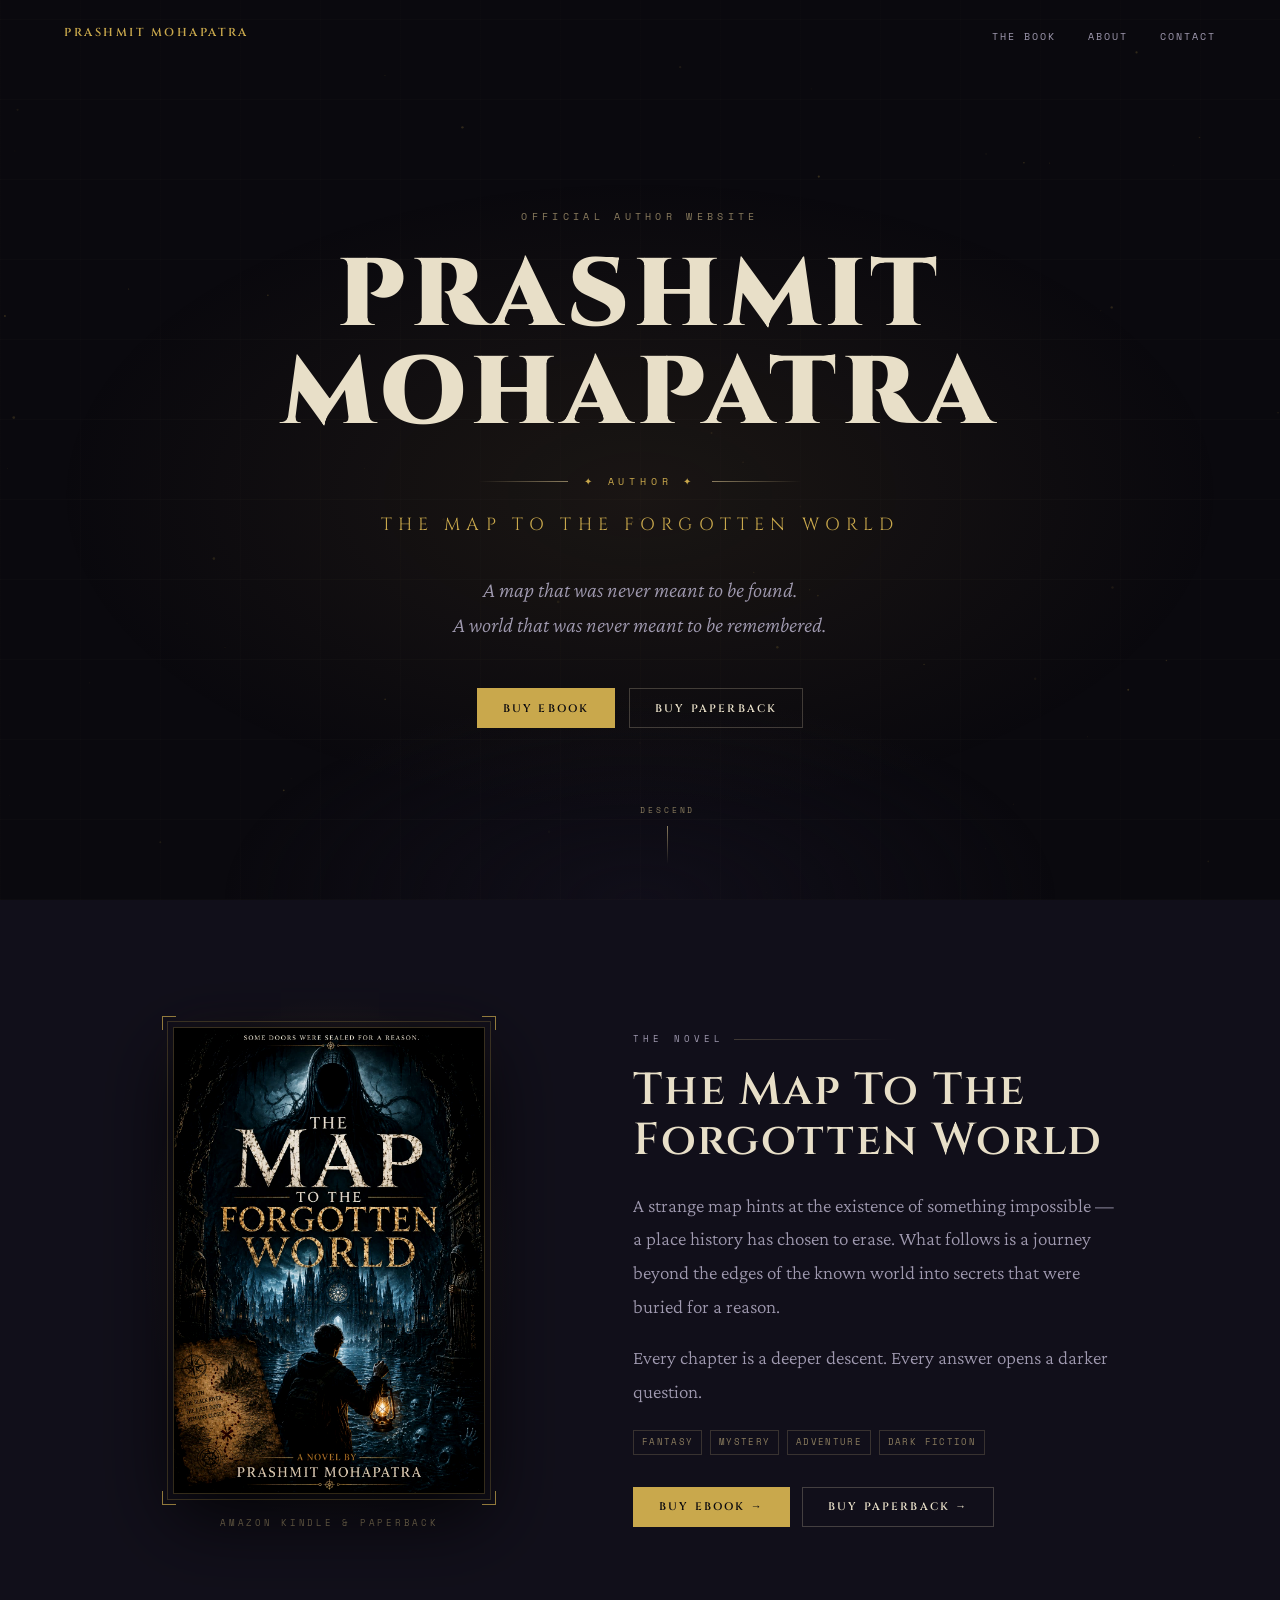
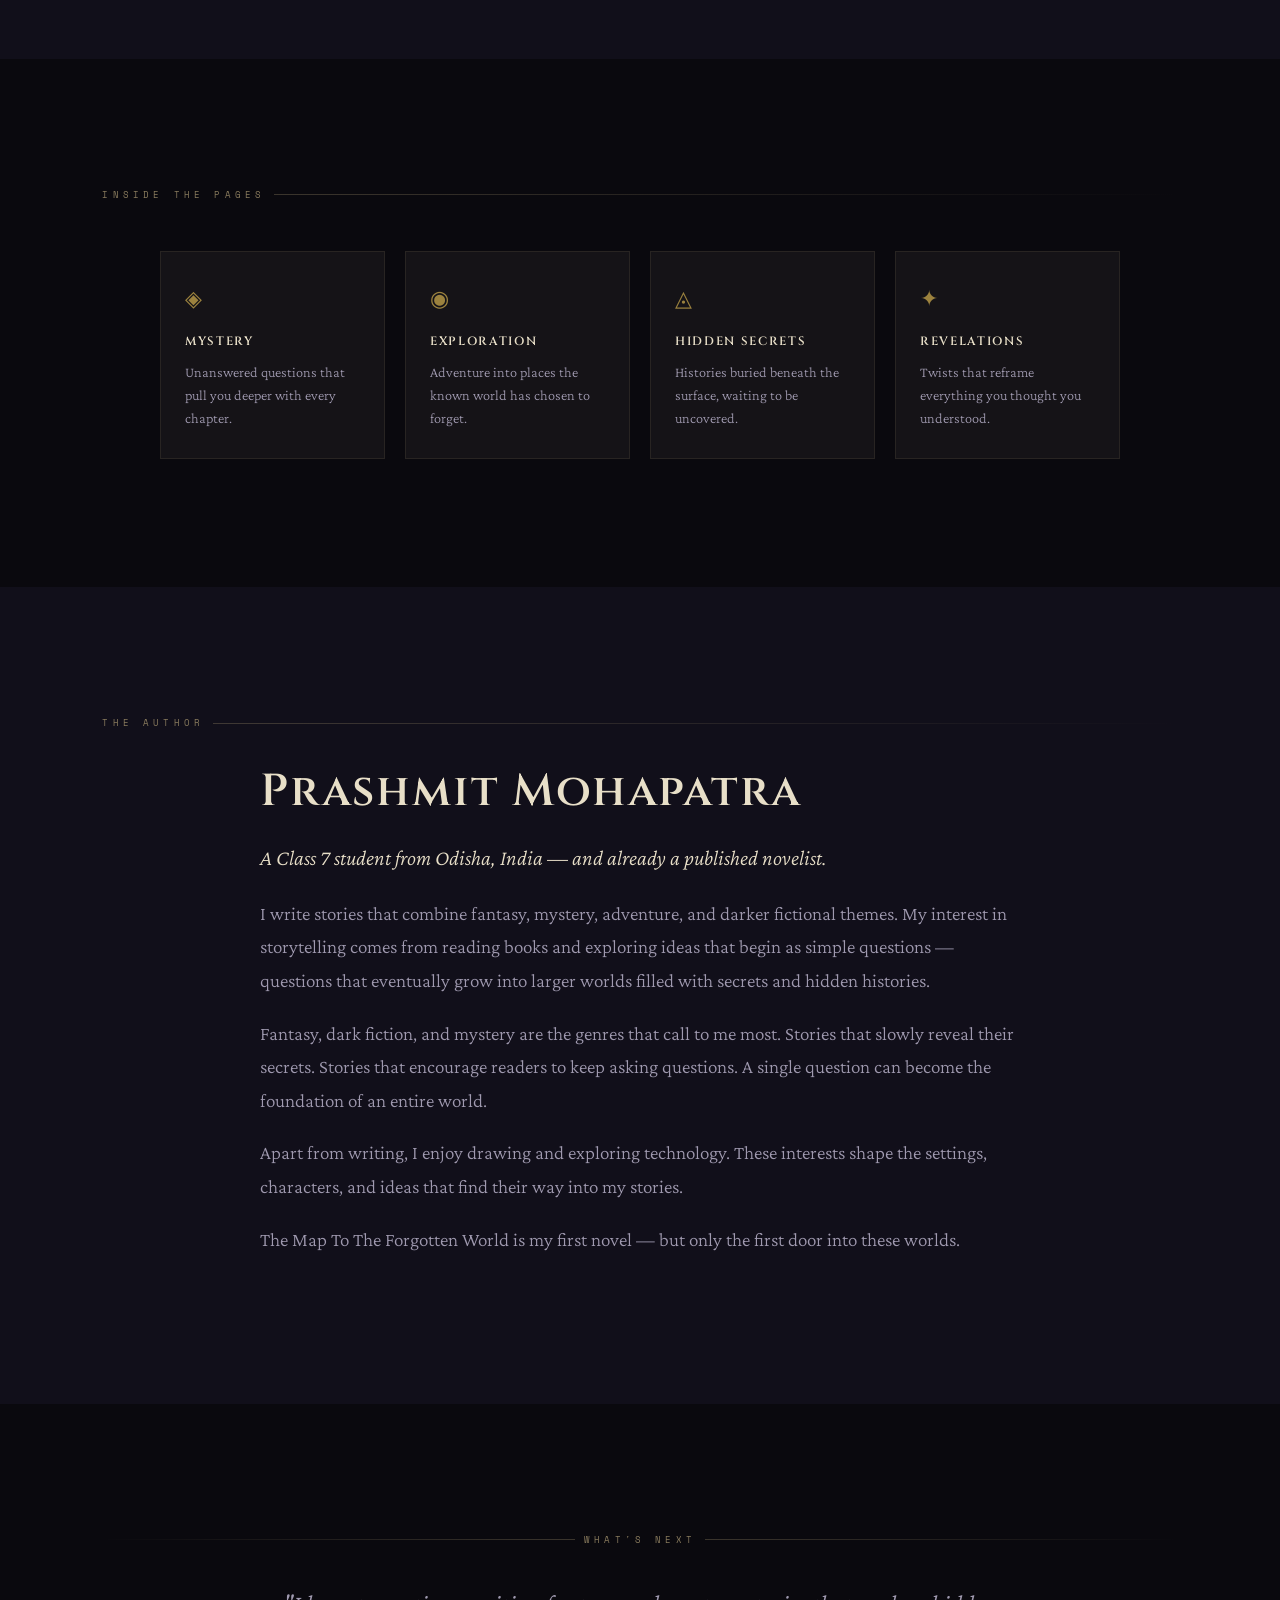
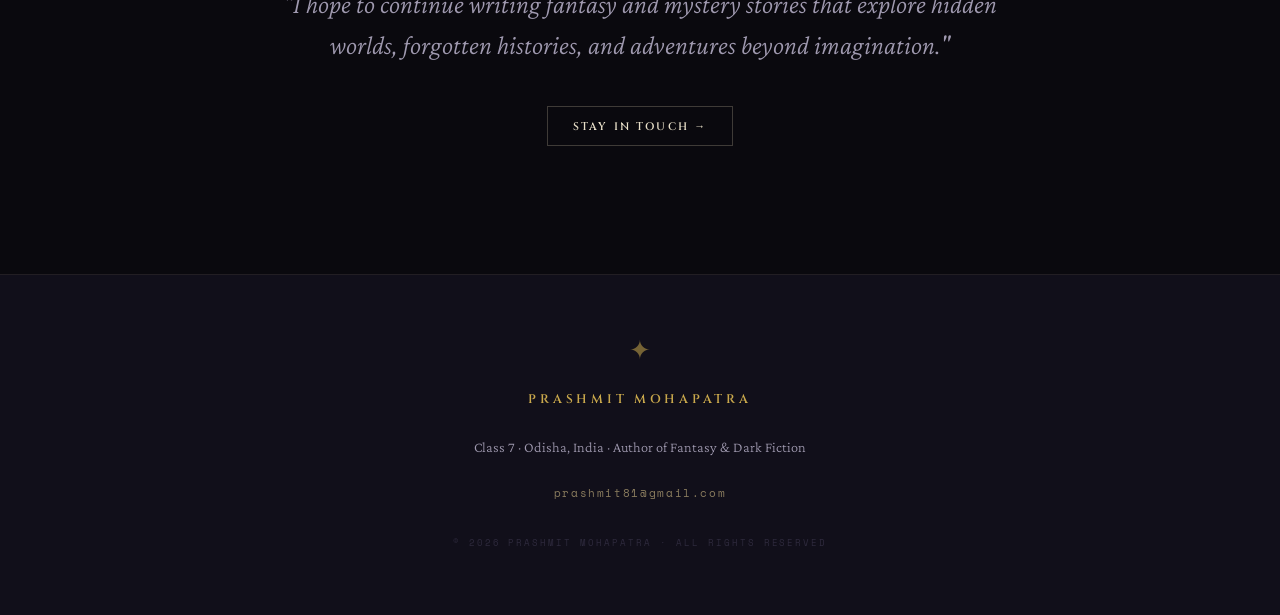
==== commit 166edb4a: "Update index.html" ====
--- a/index.html
+++ b/index.html
@@ -778,7 +778,7 @@
         <span class="corner corner-br"></span>
         <img
           class="book-cover-img"
-          src="https://prashmitmohapatra.github.io/a1d56683-d680-4d6a-82a9-de0e38b390bd.jpeg"
+          src="a1d56683-d680-4d6a-82a9-de0e38b390bd.jpeg"
           alt="The Map To The Forgotten World — book cover"
           loading="eager"
         />
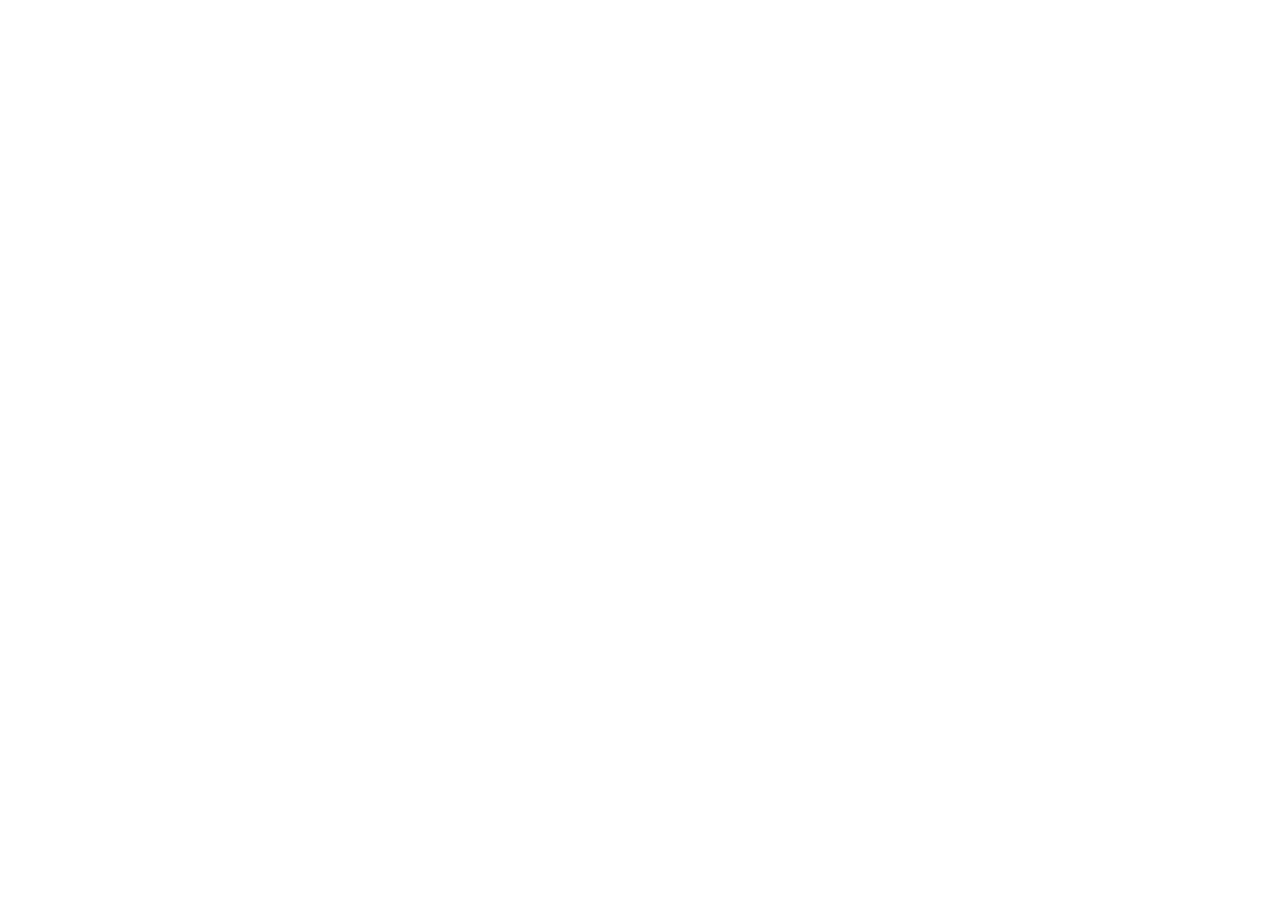
==== commit 53a01643: "Add files via upload" ====
--- a/index.html
+++ b/index.html
@@ -1,969 +1,25 @@
 <!DOCTYPE html>
 <html lang="en">
-<head>
-  <meta charset="UTF-8" />
-  <meta name="viewport" content="width=device-width, initial-scale=1.0" />
-  <title>Prashmit Mohapatra | Author of The Map To The Forgotten World</title>
-  <meta name="description" content="Official website of Prashmit Mohapatra — author of The Map To The Forgotten World. Fantasy. Dark Fiction. Mystery." />
-
-  <!-- Open Graph / Social sharing -->
-  <meta property="og:type"        content="website" />
-  <meta property="og:url"         content="https://prashmitmohapatra.github.io/" />
-  <meta property="og:title"       content="Prashmit Mohapatra | Author" />
-  <meta property="og:description" content="Some maps lead to places. Others lead to worlds that should have remained forgotten." />
-  <meta property="og:image"       content="https://prashmitmohapatra.github.io/a1d56683-d680-4d6a-82a9-de0e38b390bd.jpeg" />
-  <meta name="twitter:card"       content="summary_large_image" />
-  <meta name="twitter:title"      content="Prashmit Mohapatra | Author" />
-  <meta name="twitter:description" content="Some maps lead to places. Others lead to worlds that should have remained forgotten." />
-  <meta name="twitter:image"      content="https://prashmitmohapatra.github.io/a1d56683-d680-4d6a-82a9-de0e38b390bd.jpeg" />
-
-  <!-- Favicon (inline SVG data URI — no file needed) -->
-  <link rel="icon" href="data:image/svg+xml,<svg xmlns='http://www.w3.org/2000/svg' viewBox='0 0 100 100'><rect width='100' height='100' fill='%230a090e'/><text y='72' x='50' text-anchor='middle' font-size='62' font-family='serif' fill='%23c9a84c'>✦</text></svg>" />
-
-  <link rel="preconnect" href="https://fonts.googleapis.com" />
-  <link rel="preconnect" href="https://fonts.gstatic.com" crossorigin />
-  <link href="https://fonts.googleapis.com/css2?family=Cinzel:wght@400;600;900&family=Crimson+Pro:ital,wght@0,300;0,400;1,300;1,400&family=Space+Mono:wght@400&display=swap" rel="stylesheet" />
-
-  <style>
-    /* ═══════════════════════════════════════════════
-       TOKENS
-    ═══════════════════════════════════════════════ */
-    :root {
-      --ink:       #0a090e;
-      --deep:      #110f1a;
-      --veil:      #1c1826;
-      --mist:      #2e2a3d;
-      --relic:     #8a7c5e;
-      --gold:      #c9a84c;
-      --gold-dim:  rgba(201,168,76,0.18);
-      --ash:       #a09ab0;
-      --parchment: #e8dfc8;
-      --fog:       rgba(200,185,160,0.06);
-
-      --display: 'Cinzel', serif;
-      --body:    'Crimson Pro', serif;
-      --mono:    'Space Mono', monospace;
-
-      --section-pad: clamp(5rem, 10vw, 9rem);
-      --nav-h: 68px;
-    }
-
-    *, *::before, *::after { box-sizing: border-box; margin: 0; padding: 0; }
-    html { scroll-behavior: smooth; }
-
-    body {
-      background-color: var(--ink);
-      color: var(--parchment);
-      font-family: var(--body);
-      font-size: clamp(1rem, 1.1vw + 0.6rem, 1.2rem);
-      font-weight: 300;
-      line-height: 1.75;
-      overflow-x: hidden;
-    }
-
-    ::selection { background: var(--gold); color: var(--ink); }
-
-    /* ═══════════════════════════════════════════════
-       PARTICLE CANVAS
-    ═══════════════════════════════════════════════ */
-    #particles {
-      position: fixed;
-      inset: 0;
-      pointer-events: none;
-      z-index: 0;
-      opacity: 0.5;
-    }
-
-    /* ═══════════════════════════════════════════════
-       NAV
-    ═══════════════════════════════════════════════ */
-    nav {
-      position: fixed;
-      top: 0; left: 0; right: 0;
-      z-index: 200;
-      height: var(--nav-h);
-      display: flex;
-      justify-content: space-between;
-      align-items: center;
-      padding: 0 clamp(1.25rem, 5vw, 4rem);
-      transition: background 0.4s, backdrop-filter 0.4s, border-color 0.4s;
-      border-bottom: 1px solid transparent;
-    }
-
-    nav.scrolled {
-      background: rgba(10,9,14,0.92);
-      backdrop-filter: blur(14px);
-      -webkit-backdrop-filter: blur(14px);
-      border-color: rgba(138,124,94,0.15);
-    }
-
-    .nav-wordmark {
-      font-family: var(--display);
-      font-size: 0.72rem;
-      font-weight: 600;
-      letter-spacing: 0.22em;
-      color: var(--gold);
-      text-decoration: none;
-      text-transform: uppercase;
-      flex-shrink: 0;
-    }
-
-    /* Desktop links */
-    .nav-links {
-      display: flex;
-      gap: 2rem;
-      list-style: none;
-    }
-
-    .nav-links a {
-      font-family: var(--mono);
-      font-size: 0.62rem;
-      letter-spacing: 0.2em;
-      text-transform: uppercase;
-      color: var(--ash);
-      text-decoration: none;
-      transition: color 0.25s;
-      position: relative;
-    }
-    .nav-links a::after {
-      content: '';
-      position: absolute;
-      bottom: -3px; left: 0; right: 0;
-      height: 1px;
-      background: var(--gold);
-      transform: scaleX(0);
-      transform-origin: left;
-      transition: transform 0.3s;
-    }
-    .nav-links a:hover { color: var(--parchment); }
-    .nav-links a:hover::after { transform: scaleX(1); }
-
-    /* Hamburger */
-    .nav-burger {
-      display: none;
-      flex-direction: column;
-      gap: 5px;
-      cursor: pointer;
-      padding: 6px;
-      background: none;
-      border: none;
-    }
-    .nav-burger span {
-      display: block;
-      width: 22px;
-      height: 1px;
-      background: var(--ash);
-      transition: transform 0.3s, opacity 0.3s, background 0.3s;
-    }
-    .nav-burger.open span:nth-child(1) { transform: translateY(6px) rotate(45deg); background: var(--gold); }
-    .nav-burger.open span:nth-child(2) { opacity: 0; }
-    .nav-burger.open span:nth-child(3) { transform: translateY(-6px) rotate(-45deg); background: var(--gold); }
-
-    /* Mobile drawer */
-    .nav-drawer {
-      display: none;
-      position: fixed;
-      top: var(--nav-h);
-      left: 0; right: 0;
-      background: rgba(10,9,14,0.97);
-      backdrop-filter: blur(20px);
-      -webkit-backdrop-filter: blur(20px);
-      border-bottom: 1px solid rgba(138,124,94,0.18);
-      padding: 2rem clamp(1.25rem, 5vw, 4rem);
-      z-index: 199;
-      transform: translateY(-10px);
-      opacity: 0;
-      transition: transform 0.3s, opacity 0.3s;
-    }
-    .nav-drawer.open {
-      transform: translateY(0);
-      opacity: 1;
-    }
-    .nav-drawer ul {
-      list-style: none;
-      display: flex;
-      flex-direction: column;
-      gap: 1.5rem;
-    }
-    .nav-drawer a {
-      font-family: var(--display);
-      font-size: 1.1rem;
-      font-weight: 400;
-      letter-spacing: 0.18em;
-      text-transform: uppercase;
-      color: var(--parchment);
-      text-decoration: none;
-      transition: color 0.2s;
-    }
-    .nav-drawer a:hover { color: var(--gold); }
-
-    @media (max-width: 680px) {
-      .nav-links  { display: none; }
-      .nav-burger { display: flex; }
-      .nav-drawer { display: block; }
-    }
-
-    /* ═══════════════════════════════════════════════
-       HERO
-    ═══════════════════════════════════════════════ */
-    .hero {
-      position: relative;
-      min-height: 100svh;
-      display: flex;
-      flex-direction: column;
-      justify-content: center;
-      align-items: center;
-      text-align: center;
-      padding: calc(var(--nav-h) + 4rem) clamp(1.5rem, 6vw, 5rem) 6rem;
-      overflow: hidden;
-      z-index: 1;
-    }
-
-    /* Warm fog glow */
-    .hero::before {
-      content: '';
-      position: absolute;
-      inset: 0;
-      background:
-        radial-gradient(ellipse 65% 50% at 50% 55%, rgba(139,110,60,0.13) 0%, transparent 70%),
-        radial-gradient(ellipse 50% 35% at 50% 100%, rgba(17,15,26,0.95) 0%, transparent 65%);
-      pointer-events: none;
-      z-index: 0;
-    }
-
-    /* Map grid lines */
-    .hero::after {
-      content: '';
-      position: absolute;
-      inset: 0;
-      background-image:
-        repeating-linear-gradient(0deg,   rgba(138,124,94,0.03) 0px, rgba(138,124,94,0.03) 1px, transparent 1px, transparent 80px),
-        repeating-linear-gradient(90deg,  rgba(138,124,94,0.02) 0px, rgba(138,124,94,0.02) 1px, transparent 1px, transparent 80px);
-      pointer-events: none;
-      z-index: 0;
-    }
-
-    .hero > * { position: relative; z-index: 1; }
-
-    .hero-eyebrow {
-      font-family: var(--mono);
-      font-size: 0.6rem;
-      letter-spacing: 0.45em;
-      text-transform: uppercase;
-      color: var(--relic);
-      margin-bottom: 1.5rem;
-      opacity: 0;
-      animation: fadeUp 0.8s 0.2s forwards;
-    }
-
-    .hero-name {
-      font-family: var(--display);
-      font-size: clamp(2.8rem, 7.5vw, 7rem);
-      font-weight: 900;
-      line-height: 1.02;
-      letter-spacing: 0.06em;
-      color: var(--parchment);
-      text-transform: uppercase;
-      margin-bottom: 0.3em;
-      opacity: 0;
-      animation: fadeUp 0.9s 0.4s forwards;
-    }
-
-    /* Gold name-stroke on hover */
-    .hero-name:hover {
-      -webkit-text-stroke: 1px var(--gold);
-      color: transparent;
-      transition: color 0.4s, -webkit-text-stroke 0.4s;
-    }
-
-    .hero-divider {
-      display: flex;
-      align-items: center;
-      gap: 1rem;
-      margin-bottom: 1.25rem;
-      opacity: 0;
-      animation: fadeUp 0.9s 0.55s forwards;
-    }
-    .hero-divider-line {
-      width: clamp(40px, 8vw, 90px);
-      height: 1px;
-      background: linear-gradient(to right, transparent, var(--relic));
-    }
-    .hero-divider-line:last-child {
-      background: linear-gradient(to left, transparent, var(--relic));
-    }
-    .hero-divider-gem {
-      color: var(--gold);
-      font-size: 0.6rem;
-      letter-spacing: 0.5em;
-      font-family: var(--mono);
-      text-transform: uppercase;
-    }
-
-    .hero-book-title {
-      font-family: var(--display);
-      font-size: clamp(0.78rem, 1.6vw, 1.1rem);
-      font-weight: 400;
-      letter-spacing: 0.35em;
-      text-transform: uppercase;
-      color: var(--gold);
-      margin-bottom: 2rem;
-      opacity: 0;
-      animation: fadeUp 0.9s 0.65s forwards;
-    }
-
-    .hero-tagline {
-      font-family: var(--body);
-      font-style: italic;
-      font-size: clamp(1rem, 1.7vw, 1.35rem);
-      color: var(--ash);
-      max-width: 36ch;
-      line-height: 1.65;
-      margin-bottom: 2.75rem;
-      opacity: 0;
-      animation: fadeUp 0.9s 0.8s forwards;
-    }
-
-    .hero-cta-group {
-      display: flex;
-      gap: 0.85rem;
-      flex-wrap: wrap;
-      justify-content: center;
-      opacity: 0;
-      animation: fadeUp 0.9s 0.95s forwards;
-    }
-
-    @keyframes fadeUp {
-      from { opacity: 0; transform: translateY(22px); }
-      to   { opacity: 1; transform: translateY(0); }
-    }
-
-    /* Scroll indicator */
-    .scroll-hint {
-      position: absolute;
-      bottom: 2.25rem;
-      left: 50%;
-      transform: translateX(-50%);
-      display: flex;
-      flex-direction: column;
-      align-items: center;
-      gap: 0.5rem;
-      opacity: 0;
-      animation: fadeUp 1s 1.4s forwards;
-    }
-    .scroll-hint span {
-      font-family: var(--mono);
-      font-size: 0.52rem;
-      letter-spacing: 0.35em;
-      text-transform: uppercase;
-      color: var(--relic);
-    }
-    .scroll-line {
-      width: 1px;
-      height: 38px;
-      background: linear-gradient(to bottom, var(--relic), transparent);
-      animation: scrollPulse 2.2s ease-in-out infinite;
-    }
-    @keyframes scrollPulse {
-      0%, 100% { opacity: 0.35; transform: scaleY(0.9); }
-      50%       { opacity: 1;   transform: scaleY(1); }
-    }
-
-    /* ═══════════════════════════════════════════════
-       BUTTONS
-    ═══════════════════════════════════════════════ */
-    .btn {
-      font-family: var(--display);
-      font-size: 0.68rem;
-      font-weight: 600;
-      letter-spacing: 0.2em;
-      text-transform: uppercase;
-      text-decoration: none;
-      padding: 0.9em 2.3em;
-      border-radius: 0;
-      cursor: pointer;
-      transition: background 0.25s, color 0.25s, border-color 0.25s, box-shadow 0.25s;
-      display: inline-block;
-    }
-    .btn-primary {
-      background: var(--gold);
-      color: var(--ink);
-      border: 1px solid var(--gold);
-    }
-    .btn-primary:hover {
-      background: transparent;
-      color: var(--gold);
-      box-shadow: 0 0 18px rgba(201,168,76,0.2);
-    }
-    .btn-secondary {
-      background: transparent;
-      color: var(--parchment);
-      border: 1px solid rgba(200,185,160,0.28);
-    }
-    .btn-secondary:hover {
-      border-color: var(--parchment);
-      box-shadow: 0 0 14px rgba(232,223,200,0.08);
-    }
-
-    /* ═══════════════════════════════════════════════
-       SHARED SECTION STYLES
-    ═══════════════════════════════════════════════ */
-    section {
-      position: relative;
-      z-index: 1;
-      padding: var(--section-pad) clamp(1.5rem, 8vw, 8rem);
-    }
-
-    .section-label {
-      font-family: var(--mono);
-      font-size: 0.58rem;
-      letter-spacing: 0.45em;
-      text-transform: uppercase;
-      color: var(--relic);
-      margin-bottom: 2.25rem;
-      display: flex;
-      align-items: center;
-      gap: 1em;
-    }
-    .section-label::after {
-      content: '';
-      flex: 1;
-      height: 1px;
-      background: linear-gradient(to right, rgba(138,124,94,0.38), transparent);
-    }
-
-    .section-heading {
-      font-family: var(--display);
-      font-size: clamp(1.55rem, 3.5vw, 3rem);
-      font-weight: 600;
-      color: var(--parchment);
-      line-height: 1.12;
-      margin-bottom: 1.4rem;
-      letter-spacing: 0.04em;
-    }
-
-    /* ═══════════════════════════════════════════════
-       BOOK SECTION
-    ═══════════════════════════════════════════════ */
-    .book-section { background: var(--deep); }
-
-    .book-inner {
-      display: grid;
-      grid-template-columns: minmax(0,1fr) minmax(0,1.2fr);
-      gap: clamp(3rem, 6vw, 6rem);
-      align-items: center;
-      max-width: 1080px;
-      margin: 0 auto;
-    }
-
-    .book-cover-wrap {
-      display: flex;
-      flex-direction: column;
-      align-items: center;
-    }
-
-    .book-cover-frame {
-      position: relative;
-      display: inline-block;
-    }
-    /* Ambient glow */
-    .book-cover-frame::before {
-      content: '';
-      position: absolute;
-      inset: -28px;
-      background: radial-gradient(ellipse at center, rgba(201,168,76,0.16) 0%, transparent 72%);
-      pointer-events: none;
-      border-radius: 0;
-    }
-    /* Gold frame lines */
-    .book-cover-frame::after {
-      content: '';
-      position: absolute;
-      inset: -7px;
-      border: 1px solid rgba(201,168,76,0.22);
-      pointer-events: none;
-    }
-    /* Corner accents */
-    .book-cover-frame .corner {
-      position: absolute;
-      width: 14px;
-      height: 14px;
-      border-color: var(--gold);
-      border-style: solid;
-      opacity: 0.7;
-      z-index: 2;
-    }
-    .book-cover-frame .corner-tl { top: -12px; left: -12px; border-width: 1px 0 0 1px; }
-    .book-cover-frame .corner-tr { top: -12px; right: -12px; border-width: 1px 1px 0 0; }
-    .book-cover-frame .corner-bl { bottom: -12px; left: -12px; border-width: 0 0 1px 1px; }
-    .book-cover-frame .corner-br { bottom: -12px; right: -12px; border-width: 0 1px 1px 0; }
-
-    .book-cover-img {
-      display: block;
-      width: 100%;
-      max-width: 310px;
-      filter: brightness(0.96) contrast(1.06);
-      box-shadow:
-        0 0 0 1px rgba(201,168,76,0.22),
-        0 25px 70px rgba(0,0,0,0.75),
-        0 0 50px rgba(201,168,76,0.07);
-      transition: transform 0.5s ease, box-shadow 0.5s ease;
-    }
-    .book-cover-img:hover {
-      transform: scale(1.025) translateY(-4px);
-      box-shadow:
-        0 0 0 1px rgba(201,168,76,0.35),
-        0 35px 90px rgba(0,0,0,0.8),
-        0 0 70px rgba(201,168,76,0.13);
-    }
-
-    .book-meta {
-      font-family: var(--mono);
-      font-size: 0.57rem;
-      letter-spacing: 0.3em;
-      color: var(--relic);
-      text-transform: uppercase;
-      margin-top: 1.35rem;
-      text-align: center;
-    }
-
-    .book-info p {
-      color: var(--ash);
-      max-width: 44ch;
-      margin-bottom: 1.15rem;
-    }
-
-    .book-tags {
-      display: flex;
-      flex-wrap: wrap;
-      gap: 0.5rem;
-      margin: 1.35rem 0 2rem;
-    }
-    .tag {
-      font-family: var(--mono);
-      font-size: 0.57rem;
-      letter-spacing: 0.15em;
-      text-transform: uppercase;
-      color: var(--relic);
-      border: 1px solid rgba(138,124,94,0.32);
-      padding: 0.35em 0.85em;
-      transition: border-color 0.2s, color 0.2s;
-    }
-    .tag:hover { border-color: var(--gold); color: var(--gold); }
-
-    .book-buy-group { display: flex; gap: 0.75rem; flex-wrap: wrap; }
-
-    /* ═══════════════════════════════════════════════
-       EXPECT CARDS
-    ═══════════════════════════════════════════════ */
-    .expect-section { background: var(--ink); }
-
-    .expect-grid {
-      display: grid;
-      grid-template-columns: repeat(auto-fit, minmax(210px, 1fr));
-      gap: 1.25rem;
-      max-width: 960px;
-      margin: 3rem auto 0;
-    }
-
-    .expect-card {
-      border: 1px solid rgba(138,124,94,0.16);
-      padding: 1.75rem 1.5rem;
-      background: var(--fog);
-      transition: border-color 0.3s, background 0.3s, transform 0.3s;
-      cursor: default;
-    }
-    .expect-card:hover {
-      border-color: rgba(201,168,76,0.32);
-      background: rgba(201,168,76,0.04);
-      transform: translateY(-3px);
-    }
-    .expect-card-symbol {
-      font-family: var(--display);
-      font-size: 1.4rem;
-      color: var(--gold);
-      margin-bottom: 0.75rem;
-      opacity: 0.75;
-    }
-    .expect-card h3 {
-      font-family: var(--display);
-      font-size: 0.75rem;
-      font-weight: 600;
-      letter-spacing: 0.14em;
-      text-transform: uppercase;
-      color: var(--parchment);
-      margin-bottom: 0.55rem;
-    }
-    .expect-card p { font-size: 0.9rem; color: var(--ash); line-height: 1.6; }
-
-    /* ═══════════════════════════════════════════════
-       ABOUT
-    ═══════════════════════════════════════════════ */
-    .about-section { background: var(--deep); }
-
-    .about-inner {
-      max-width: 760px;
-      margin: 0 auto;
-    }
-    .about-inner p { color: var(--ash); margin-bottom: 1.2rem; }
-    .about-inner p.lead {
-      font-size: 1.12em;
-      color: var(--parchment);
-      font-style: italic;
-    }
-
-    /* ═══════════════════════════════════════════════
-       PULLQUOTE / FUTURE
-    ═══════════════════════════════════════════════ */
-    .future-section {
-      background: var(--ink);
-      text-align: center;
-    }
-    .future-section .section-label {
-      justify-content: center;
-    }
-    .future-section .section-label::before {
-      content: '';
-      flex: 1;
-      height: 1px;
-      background: linear-gradient(to left, rgba(138,124,94,0.38), transparent);
-    }
-
-    .future-quote {
-      font-family: var(--body);
-      font-style: italic;
-      font-size: clamp(1.15rem, 2.4vw, 1.65rem);
-      color: var(--ash);
-      max-width: 48ch;
-      margin: 0 auto 2.5rem;
-      line-height: 1.55;
-    }
-
-    /* ═══════════════════════════════════════════════
-       FOOTER
-    ═══════════════════════════════════════════════ */
-    footer {
-      position: relative;
-      z-index: 1;
-      background: var(--deep);
-      border-top: 1px solid rgba(138,124,94,0.14);
-      padding: 4rem clamp(1.5rem, 8vw, 8rem);
-      display: flex;
-      flex-direction: column;
-      align-items: center;
-      gap: 1.5rem;
-      text-align: center;
-    }
-
-    .footer-sigil {
-      font-family: var(--display);
-      font-size: 1.6rem;
-      color: var(--gold);
-      opacity: 0.55;
-      line-height: 1;
-    }
-
-    .footer-name {
-      font-family: var(--display);
-      font-size: 0.78rem;
-      font-weight: 600;
-      letter-spacing: 0.3em;
-      color: var(--gold);
-      text-transform: uppercase;
-    }
-    footer p { color: var(--ash); font-size: 0.9rem; }
-    .footer-email {
-      font-family: var(--mono);
-      font-size: 0.68rem;
-      letter-spacing: 0.15em;
-      color: var(--relic);
-      text-decoration: none;
-      transition: color 0.2s;
-    }
-    .footer-email:hover { color: var(--gold); }
-    .footer-copy {
-      font-family: var(--mono);
-      font-size: 0.56rem;
-      letter-spacing: 0.22em;
-      color: var(--mist);
-      text-transform: uppercase;
-      margin-top: 0.5rem;
-    }
-
-    /* ═══════════════════════════════════════════════
-       REVEAL — staggered via CSS var
-    ═══════════════════════════════════════════════ */
-    .reveal {
-      opacity: 0;
-      transform: translateY(26px);
-      transition:
-        opacity  0.75s calc(var(--delay, 0) * 1ms) ease,
-        transform 0.75s calc(var(--delay, 0) * 1ms) ease;
-    }
-    .reveal.visible { opacity: 1; transform: translateY(0); }
-
-    /* ═══════════════════════════════════════════════
-       RESPONSIVE
-    ═══════════════════════════════════════════════ */
-    @media (max-width: 720px) {
-      .book-inner { grid-template-columns: 1fr; }
-      .book-info p { max-width: 100%; }
-    }
-
-    @media (prefers-reduced-motion: reduce) {
-      .reveal { opacity: 1; transform: none; transition: none; }
-      .hero-eyebrow, .hero-name, .hero-divider, .hero-book-title,
-      .hero-tagline, .hero-cta-group, .scroll-hint {
-        opacity: 1; animation: none;
-      }
-      .scroll-line { animation: none; }
-    }
-  </style>
-</head>
-<body>
-
-<canvas id="particles"></canvas>
-
-<!-- ═══ NAV ═══ -->
-<nav id="nav">
-  <a class="nav-wordmark" href="#top">Prashmit Mohapatra</a>
-  <ul class="nav-links">
-    <li><a href="#book">The Book</a></li>
-    <li><a href="#about">About</a></li>
-    <li><a href="#contact">Contact</a></li>
-  </ul>
-  <button class="nav-burger" id="burger" aria-label="Toggle menu" aria-expanded="false">
-    <span></span><span></span><span></span>
-  </button>
-</nav>
-
-<div class="nav-drawer" id="drawer" aria-hidden="true">
-  <ul>
-    <li><a href="#book"    class="drawer-link">The Book</a></li>
-    <li><a href="#about"   class="drawer-link">About</a></li>
-    <li><a href="#contact" class="drawer-link">Contact</a></li>
-  </ul>
-</div>
-
-<!-- ═══ HERO ═══ -->
-<section id="top" class="hero">
-  <p class="hero-eyebrow">Official Author Website</p>
-  <h1 class="hero-name">Prashmit<br>Mohapatra</h1>
-  <div class="hero-divider" aria-hidden="true">
-    <div class="hero-divider-line"></div>
-    <span class="hero-divider-gem">✦ Author ✦</span>
-    <div class="hero-divider-line"></div>
-  </div>
-  <p class="hero-book-title">The Map To The Forgotten World</p>
-  <p class="hero-tagline">A map that was never meant to be found.<br>A world that was never meant to be remembered.</p>
-  <div class="hero-cta-group">
-    <a class="btn btn-primary"   href="https://www.amazon.in/dp/B0H2Y3VVTT"  target="_blank" rel="noopener">Buy eBook</a>
-    <a class="btn btn-secondary" href="https://www.amazon.com/dp/B0H3W32PT1" target="_blank" rel="noopener">Buy Paperback</a>
-  </div>
-  <div class="scroll-hint" aria-hidden="true">
-    <span>Descend</span>
-    <div class="scroll-line"></div>
-  </div>
-</section>
-
-<!-- ═══ BOOK ═══ -->
-<section id="book" class="book-section">
-  <div class="book-inner">
-
-    <div class="book-cover-wrap reveal" style="--delay:0">
-      <div class="book-cover-frame">
-        <span class="corner corner-tl"></span>
-        <span class="corner corner-tr"></span>
-        <span class="corner corner-bl"></span>
-        <span class="corner corner-br"></span>
-        <img
-          class="book-cover-img"
-          src="a1d56683-d680-4d6a-82a9-de0e38b390bd.jpeg"
-          alt="The Map To The Forgotten World — book cover"
-          loading="eager"
-        />
-      </div>
-      <p class="book-meta">Amazon Kindle &amp; Paperback</p>
-    </div>
-
-    <div class="book-info">
-      <p class="section-label reveal" style="--delay:80">The Novel</p>
-      <h2 class="section-heading reveal" style="--delay:140">The Map To The<br>Forgotten World</h2>
-      <p class="reveal" style="--delay:200">A strange map hints at the existence of something impossible — a place history has chosen to erase. What follows is a journey beyond the edges of the known world into secrets that were buried for a reason.</p>
-      <p class="reveal" style="--delay:250">Every chapter is a deeper descent. Every answer opens a darker question.</p>
-      <div class="book-tags reveal" style="--delay:300">
-        <span class="tag">Fantasy</span>
-        <span class="tag">Mystery</span>
-        <span class="tag">Adventure</span>
-        <span class="tag">Dark Fiction</span>
-      </div>
-      <div class="book-buy-group reveal" style="--delay:360">
-        <a class="btn btn-primary"   href="https://www.amazon.in/dp/B0H2Y3VVTT"  target="_blank" rel="noopener">Buy eBook →</a>
-        <a class="btn btn-secondary" href="https://www.amazon.com/dp/B0H3W32PT1" target="_blank" rel="noopener">Buy Paperback →</a>
-      </div>
-    </div>
-
-  </div>
-</section>
-
-<!-- ═══ WHAT'S INSIDE ═══ -->
-<section class="expect-section">
-  <p class="section-label reveal" style="--delay:0">Inside the pages</p>
-  <div class="expect-grid">
-    <div class="expect-card reveal" style="--delay:0">
-      <div class="expect-card-symbol">◈</div>
-      <h3>Mystery</h3>
-      <p>Unanswered questions that pull you deeper with every chapter.</p>
-    </div>
-    <div class="expect-card reveal" style="--delay:80">
-      <div class="expect-card-symbol">◉</div>
-      <h3>Exploration</h3>
-      <p>Adventure into places the known world has chosen to forget.</p>
-    </div>
-    <div class="expect-card reveal" style="--delay:160">
-      <div class="expect-card-symbol">◬</div>
-      <h3>Hidden Secrets</h3>
-      <p>Histories buried beneath the surface, waiting to be uncovered.</p>
-    </div>
-    <div class="expect-card reveal" style="--delay:240">
-      <div class="expect-card-symbol">✦</div>
-      <h3>Revelations</h3>
-      <p>Twists that reframe everything you thought you understood.</p>
-    </div>
-  </div>
-</section>
-
-<!-- ═══ ABOUT ═══ -->
-<section id="about" class="about-section">
-  <p class="section-label reveal" style="--delay:0">The Author</p>
-  <div class="about-inner">
-    <h2 class="section-heading reveal" style="--delay:80">Prashmit Mohapatra</h2>
-    <p class="lead reveal" style="--delay:140">A Class 7 student from Odisha, India — and already a published novelist.</p>
-    <p class="reveal" style="--delay:190">I write stories that combine fantasy, mystery, adventure, and darker fictional themes. My interest in storytelling comes from reading books and exploring ideas that begin as simple questions — questions that eventually grow into larger worlds filled with secrets and hidden histories.</p>
-    <p class="reveal" style="--delay:230">Fantasy, dark fiction, and mystery are the genres that call to me most. Stories that slowly reveal their secrets. Stories that encourage readers to keep asking questions. A single question can become the foundation of an entire world.</p>
-    <p class="reveal" style="--delay:270">Apart from writing, I enjoy drawing and exploring technology. These interests shape the settings, characters, and ideas that find their way into my stories.</p>
-    <p class="reveal" style="--delay:310">The Map To The Forgotten World is my first novel — but only the first door into these worlds.</p>
-  </div>
-</section>
-
-<!-- ═══ WHAT'S NEXT ═══ -->
-<section class="future-section">
-  <p class="section-label reveal" style="--delay:0">What's next</p>
-  <p class="future-quote reveal" style="--delay:100">"I hope to continue writing fantasy and mystery stories that explore hidden worlds, forgotten histories, and adventures beyond imagination."</p>
-  <a class="btn btn-secondary reveal" style="--delay:200" href="mailto:prashmit81@gmail.com?subject=Hello from your website">Stay in touch →</a>
-</section>
-
-<!-- ═══ FOOTER ═══ -->
-<footer id="contact">
-  <div class="footer-sigil" aria-hidden="true">✦</div>
-  <p class="footer-name">Prashmit Mohapatra</p>
-  <p>Class 7 · Odisha, India · Author of Fantasy &amp; Dark Fiction</p>
-  <a class="footer-email" href="mailto:prashmit81@gmail.com?subject=Hello from your website">prashmit81@gmail.com</a>
-  <p class="footer-copy">© 2026 Prashmit Mohapatra · All rights reserved</p>
-</footer>
-
-<script>
-/* ══════════════════════════════════════════
-   PARTICLES
-══════════════════════════════════════════ */
-(() => {
-  const canvas = document.getElementById('particles');
-  const ctx = canvas.getContext('2d');
-  let W, H, dots;
-
-  const resize = () => {
-    W = canvas.width  = window.innerWidth;
-    H = canvas.height = window.innerHeight;
-  };
-
-  const init = () => {
-    resize();
-    dots = Array.from({ length: 60 }, () => ({
-      x:  Math.random() * W,
-      y:  Math.random() * H,
-      r:  Math.random() * 1.1 + 0.25,
-      dx: (Math.random() - 0.5) * 0.16,
-      dy: (Math.random() - 0.5) * 0.16,
-      o:  Math.random() * 0.45 + 0.08,
-    }));
-  };
-
-  const draw = () => {
-    ctx.clearRect(0, 0, W, H);
-    for (const d of dots) {
-      ctx.beginPath();
-      ctx.arc(d.x, d.y, d.r, 0, Math.PI * 2);
-      ctx.fillStyle = `rgba(201,168,76,${d.o})`;
-      ctx.fill();
-      d.x += d.dx; d.y += d.dy;
-      if (d.x < 0) d.x = W; if (d.x > W) d.x = 0;
-      if (d.y < 0) d.y = H; if (d.y > H) d.y = 0;
-    }
-    requestAnimationFrame(draw);
-  };
-
-  window.addEventListener('resize', resize);
-  init();
-  draw();
-})();
-
-/* ══════════════════════════════════════════
-   NAV — scroll solidify
-══════════════════════════════════════════ */
-(() => {
-  const nav = document.getElementById('nav');
-  const onScroll = () => {
-    nav.classList.toggle('scrolled', window.scrollY > 40);
-  };
-  window.addEventListener('scroll', onScroll, { passive: true });
-  onScroll();
-})();
-
-/* ══════════════════════════════════════════
-   HAMBURGER MENU
-══════════════════════════════════════════ */
-(() => {
-  const burger = document.getElementById('burger');
-  const drawer = document.getElementById('drawer');
-
-  const close = () => {
-    burger.classList.remove('open');
-    burger.setAttribute('aria-expanded', 'false');
-    drawer.classList.remove('open');
-    drawer.setAttribute('aria-hidden', 'true');
-  };
-
-  burger.addEventListener('click', () => {
-    const isOpen = drawer.classList.toggle('open');
-    burger.classList.toggle('open', isOpen);
-    burger.setAttribute('aria-expanded', isOpen);
-    drawer.setAttribute('aria-hidden', !isOpen);
-  });
-
-  // Close on link click
-  document.querySelectorAll('.drawer-link').forEach(a => {
-    a.addEventListener('click', close);
-  });
-
-  // Close on outside click
-  document.addEventListener('click', e => {
-    if (!burger.contains(e.target) && !drawer.contains(e.target)) close();
-  });
-})();
-
-/* ══════════════════════════════════════════
-   SCROLL REVEAL — staggered
-══════════════════════════════════════════ */
-(() => {
-  const items = document.querySelectorAll('.reveal');
-  const io = new IntersectionObserver(
-    entries => entries.forEach(e => {
-      if (e.isIntersecting) { e.target.classList.add('visible'); io.unobserve(e.target); }
-    }),
-    { threshold: 0.1 }
-  );
-  items.forEach(el => io.observe(el));
-})();
-</script>
-</body>
+  <head>
+    <meta charset="UTF-8" />
+    <meta name="viewport" content="width=device-width, initial-scale=1.0, maximum-scale=1" />
+    <title>Prashmit Mohapatra — Enhanced Site</title>
+    <meta name="description" content="Prashmit Mohapatra — Enhanced Site — built on Replit. Update this description to reflect the app." />
+    <meta name="robots" content="index, follow" />
+    <meta property="og:title" content="Prashmit Mohapatra — Enhanced Site" />
+    <meta property="og:description" content="Prashmit Mohapatra — Enhanced Site — built on Replit. Update this description to reflect the app." />
+    <meta property="og:type" content="website" />
+    <meta name="twitter:card" content="summary_large_image" />
+    <meta name="twitter:title" content="Prashmit Mohapatra — Enhanced Site" />
+    <meta name="twitter:description" content="Prashmit Mohapatra — Enhanced Site — built on Replit. Update this description to reflect the app." />
+    <link rel="icon" type="image/svg+xml" href="/favicon.svg" />
+    <link rel="preconnect" href="https://fonts.googleapis.com">
+    <link rel="preconnect" href="https://fonts.gstatic.com" crossorigin>
+    <link href="https://fonts.googleapis.com/css2?family=Inter:wght@400;500;600;700&display=swap" rel="stylesheet">
+    <script type="module" crossorigin src="/assets/index-CKJfwqRQ.js"></script>
+    <link rel="stylesheet" crossorigin href="/assets/index-BHsXovG9.css">
+  </head>
+  <body>
+    <div id="root"></div>
+  </body>
 </html>
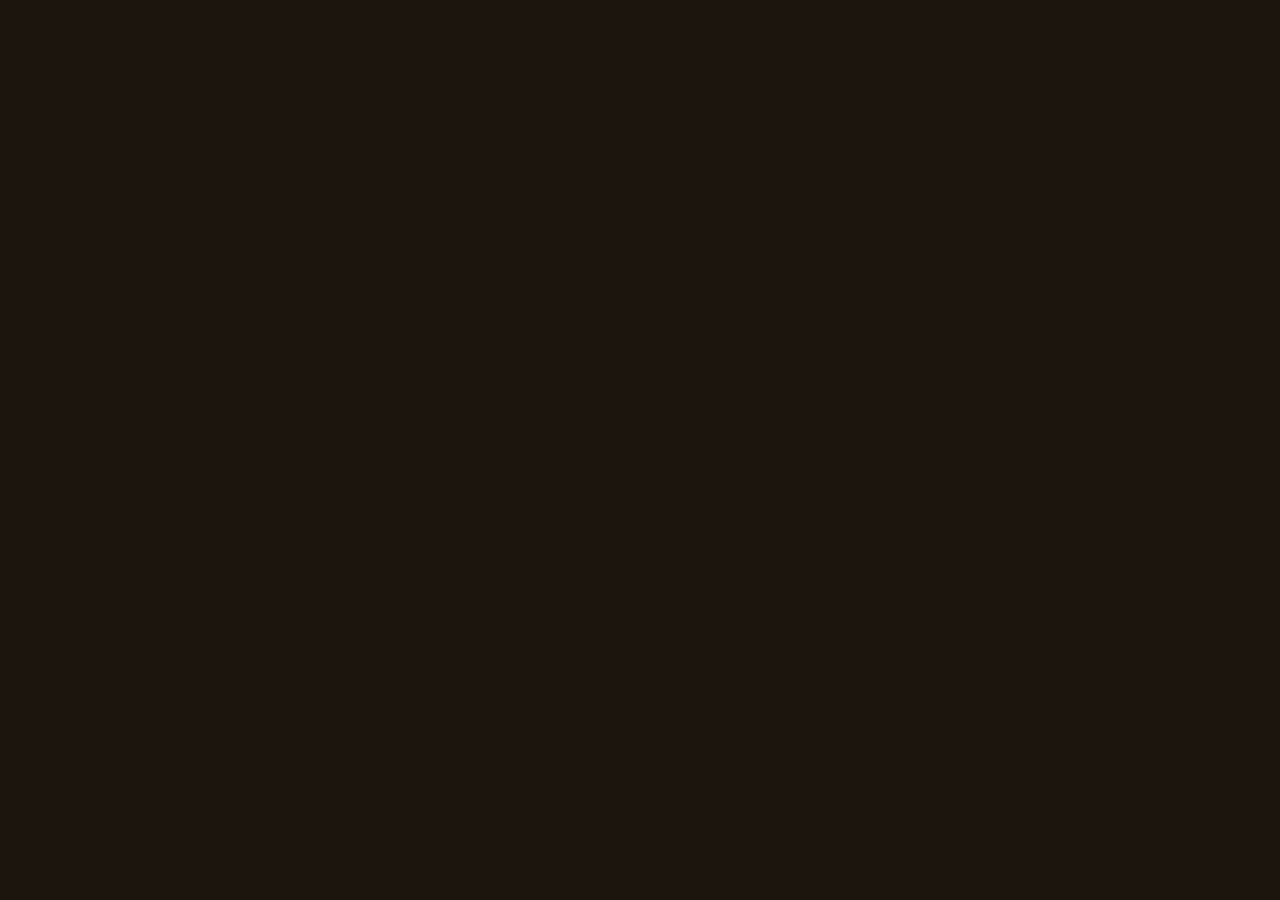
==== commit 06a38775: "Add files via upload" ====
--- a/index.html
+++ b/index.html
@@ -12,12 +12,38 @@
     <meta name="twitter:card" content="summary_large_image" />
     <meta name="twitter:title" content="Prashmit Mohapatra — Enhanced Site" />
     <meta name="twitter:description" content="Prashmit Mohapatra — Enhanced Site — built on Replit. Update this description to reflect the app." />
-    <link rel="icon" type="image/svg+xml" href="/favicon.svg" />
+    <link rel="icon" type="image/svg+xml" href="./favicon.svg" />
     <link rel="preconnect" href="https://fonts.googleapis.com">
     <link rel="preconnect" href="https://fonts.gstatic.com" crossorigin>
     <link href="https://fonts.googleapis.com/css2?family=Inter:wght@400;500;600;700&display=swap" rel="stylesheet">
-    <script type="module" crossorigin src="/assets/index-CKJfwqRQ.js"></script>
-    <link rel="stylesheet" crossorigin href="/assets/index-BHsXovG9.css">
+    <script type="module" crossorigin>function hw(e,i){for(var a=0;a<i.length;a++){const r=i[a];if(typeof r!="string"&&!Array.isArray(r)){for(const l in r)if(l!=="default"&&!(l in e)){const c=Object.getOwnPropertyDescriptor(r,l);c&&Object.defineProperty(e,l,c.get?c:{enumerable:!0,get:()=>r[l]})}}}return Object.freeze(Object.defineProperty(e,Symbol.toStringTag,{value:"Module"}))}(function(){const i=document.createElement("link").relList;if(i&&i.supports&&i.supports("modulepreload"))return;for(const l of document.querySelectorAll('link[rel="modulepreload"]'))r(l);new MutationObserver(l=>{for(const c of l)if(c.type==="childList")for(const f of c.addedNodes)f.tagName==="LINK"&&f.rel==="modulepreload"&&r(f)}).observe(document,{childList:!0,subtree:!0});function a(l){const c={};return l.integrity&&(c.integrity=l.integrity),l.referrerPolicy&&(c.referrerPolicy=l.referrerPolicy),l.crossOrigin==="use-credentials"?c.credentials="include":l.crossOrigin==="anonymous"?c.credentials="omit":c.credentials="same-origin",c}function r(l){if(l.ep)return;l.ep=!0;const c=a(l);fetch(l.href,c)}})();function c0(e){return e&&e.__esModule&&Object.prototype.hasOwnProperty.call(e,"default")?e.default:e}var Yc={exports:{}},Ka={};var Zy;function mw(){if(Zy)return Ka;Zy=1;var e=Symbol.for("react.transitional.element"),i=Symbol.for("react.fragment");function a(r,l,c){var f=null;if(c!==void 0&&(f=""+c),l.key!==void 0&&(f=""+l.key),"key"in l){c={};for(var h in l)h!=="key"&&(c[h]=l[h])}else c=l;return l=c.ref,{$$typeof:e,type:r,key:f,ref:l!==void 0?l:null,props:c}}return Ka.Fragment=i,Ka.jsx=a,Ka.jsxs=a,Ka}var Wy;function pw(){return Wy||(Wy=1,Yc.exports=mw()),Yc.exports}var C=pw(),Xc={exports:{}},Fa={},Kc={exports:{}},Fc={};var $y;function yw(){return $y||($y=1,(function(e){function i(z,F){var X=z.length;z.push(F);t:for(;0<X;){var et=X-1>>>1,E=z[et];if(0<l(E,F))z[et]=F,z[X]=E,X=et;else break t}}function a(z){return z.length===0?null:z[0]}function r(z){if(z.length===0)return null;var F=z[0],X=z.pop();if(X!==F){z[0]=X;t:for(var et=0,E=z.length,G=E>>>1;et<G;){var tt=2*(et+1)-1,I=z[tt],ut=tt+1,ht=z[ut];if(0>l(I,X))ut<E&&0>l(ht,I)?(z[et]=ht,z[ut]=X,et=ut):(z[et]=I,z[tt]=X,et=tt);else if(ut<E&&0>l(ht,X))z[et]=ht,z[ut]=X,et=ut;else break t}}return F}function l(z,F){var X=z.sortIndex-F.sortIndex;return X!==0?X:z.id-F.id}if(e.unstable_now=void 0,typeof performance=="object"&&typeof performance.now=="function"){var c=performance;e.unstable_now=function(){return c.now()}}else{var f=Date,h=f.now();e.unstable_now=function(){return f.now()-h}}var p=[],m=[],y=1,v=null,b=3,S=!1,w=!1,A=!1,R=!1,O=typeof setTimeout=="function"?setTimeout:null,N=typeof clearTimeout=="function"?clearTimeout:null,j=typeof setImmediate<"u"?setImmediate:null;function L(z){for(var F=a(m);F!==null;){if(F.callback===null)r(m);else if(F.startTime<=z)r(m),F.sortIndex=F.expirationTime,i(p,F);else break;F=a(m)}}function k(z){if(A=!1,L(z),!w)if(a(p)!==null)w=!0,Q||(Q=!0,lt());else{var F=a(m);F!==null&&ct(k,F.startTime-z)}}var Q=!1,Z=-1,H=5,$=-1;function W(){return R?!0:!(e.unstable_now()-$<H)}function ot(){if(R=!1,Q){var z=e.unstable_now();$=z;var F=!0;try{t:{w=!1,A&&(A=!1,N(Z),Z=-1),S=!0;var X=b;try{e:{for(L(z),v=a(p);v!==null&&!(v.expirationTime>z&&W());){var et=v.callback;if(typeof et=="function"){v.callback=null,b=v.priorityLevel;var E=et(v.expirationTime<=z);if(z=e.unstable_now(),typeof E=="function"){v.callback=E,L(z),F=!0;break e}v===a(p)&&r(p),L(z)}else r(p);v=a(p)}if(v!==null)F=!0;else{var G=a(m);G!==null&&ct(k,G.startTime-z),F=!1}}break t}finally{v=null,b=X,S=!1}F=void 0}}finally{F?lt():Q=!1}}}var lt;if(typeof j=="function")lt=function(){j(ot)};else if(typeof MessageChannel<"u"){var yt=new MessageChannel,J=yt.port2;yt.port1.onmessage=ot,lt=function(){J.postMessage(null)}}else lt=function(){O(ot,0)};function ct(z,F){Z=O(function(){z(e.unstable_now())},F)}e.unstable_IdlePriority=5,e.unstable_ImmediatePriority=1,e.unstable_LowPriority=4,e.unstable_NormalPriority=3,e.unstable_Profiling=null,e.unstable_UserBlockingPriority=2,e.unstable_cancelCallback=function(z){z.callback=null},e.unstable_forceFrameRate=function(z){0>z||125<z?console.error("forceFrameRate takes a positive int between 0 and 125, forcing frame rates higher than 125 fps is not supported"):H=0<z?Math.floor(1e3/z):5},e.unstable_getCurrentPriorityLevel=function(){return b},e.unstable_next=function(z){switch(b){case 1:case 2:case 3:var F=3;break;default:F=b}var X=b;b=F;try{return z()}finally{b=X}},e.unstable_requestPaint=function(){R=!0},e.unstable_runWithPriority=function(z,F){switch(z){case 1:case 2:case 3:case 4:case 5:break;default:z=3}var X=b;b=z;try{return F()}finally{b=X}},e.unstable_scheduleCallback=function(z,F,X){var et=e.unstable_now();switch(typeof X=="object"&&X!==null?(X=X.delay,X=typeof X=="number"&&0<X?et+X:et):X=et,z){case 1:var E=-1;break;case 2:E=250;break;case 5:E=1073741823;break;case 4:E=1e4;break;default:E=5e3}return E=X+E,z={id:y++,callback:F,priorityLevel:z,startTime:X,expirationTime:E,sortIndex:-1},X>et?(z.sortIndex=X,i(m,z),a(p)===null&&z===a(m)&&(A?(N(Z),Z=-1):A=!0,ct(k,X-et))):(z.sortIndex=E,i(p,z),w||S||(w=!0,Q||(Q=!0,lt()))),z},e.unstable_shouldYield=W,e.unstable_wrapCallback=function(z){var F=b;return function(){var X=b;b=F;try{return z.apply(this,arguments)}finally{b=X}}}})(Fc)),Fc}var Iy;function gw(){return Iy||(Iy=1,Kc.exports=yw()),Kc.exports}var Qc={exports:{}},gt={};var Jy;function vw(){if(Jy)return gt;Jy=1;var e=Symbol.for("react.transitional.element"),i=Symbol.for("react.portal"),a=Symbol.for("react.fragment"),r=Symbol.for("react.strict_mode"),l=Symbol.for("react.profiler"),c=Symbol.for("react.consumer"),f=Symbol.for("react.context"),h=Symbol.for("react.forward_ref"),p=Symbol.for("react.suspense"),m=Symbol.for("react.memo"),y=Symbol.for("react.lazy"),v=Symbol.iterator;function b(E){return E===null||typeof E!="object"?null:(E=v&&E[v]||E["@@iterator"],typeof E=="function"?E:null)}var S={isMounted:function(){return!1},enqueueForceUpdate:function(){},enqueueReplaceState:function(){},enqueueSetState:function(){}},w=Object.assign,A={};function R(E,G,tt){this.props=E,this.context=G,this.refs=A,this.updater=tt||S}R.prototype.isReactComponent={},R.prototype.setState=function(E,G){if(typeof E!="object"&&typeof E!="function"&&E!=null)throw Error("takes an object of state variables to update or a function which returns an object of state variables.");this.updater.enqueueSetState(this,E,G,"setState")},R.prototype.forceUpdate=function(E){this.updater.enqueueForceUpdate(this,E,"forceUpdate")};function O(){}O.prototype=R.prototype;function N(E,G,tt){this.props=E,this.context=G,this.refs=A,this.updater=tt||S}var j=N.prototype=new O;j.constructor=N,w(j,R.prototype),j.isPureReactComponent=!0;var L=Array.isArray,k={H:null,A:null,T:null,S:null,V:null},Q=Object.prototype.hasOwnProperty;function Z(E,G,tt,I,ut,ht){return tt=ht.ref,{$$typeof:e,type:E,key:G,ref:tt!==void 0?tt:null,props:ht}}function H(E,G){return Z(E.type,G,void 0,void 0,void 0,E.props)}function $(E){return typeof E=="object"&&E!==null&&E.$$typeof===e}function W(E){var G={"=":"=0",":":"=2"};return"$"+E.replace(/[=:]/g,function(tt){return G[tt]})}var ot=/\/+/g;function lt(E,G){return typeof E=="object"&&E!==null&&E.key!=null?W(""+E.key):G.toString(36)}function yt(){}function J(E){switch(E.status){case"fulfilled":return E.value;case"rejected":throw E.reason;default:switch(typeof E.status=="string"?E.then(yt,yt):(E.status="pending",E.then(function(G){E.status==="pending"&&(E.status="fulfilled",E.value=G)},function(G){E.status==="pending"&&(E.status="rejected",E.reason=G)})),E.status){case"fulfilled":return E.value;case"rejected":throw E.reason}}throw E}function ct(E,G,tt,I,ut){var ht=typeof E;(ht==="undefined"||ht==="boolean")&&(E=null);var rt=!1;if(E===null)rt=!0;else switch(ht){case"bigint":case"string":case"number":rt=!0;break;case"object":switch(E.$$typeof){case e:case i:rt=!0;break;case y:return rt=E._init,ct(rt(E._payload),G,tt,I,ut)}}if(rt)return ut=ut(E),rt=I===""?"."+lt(E,0):I,L(ut)?(tt="",rt!=null&&(tt=rt.replace(ot,"$&/")+"/"),ct(ut,G,tt,"",function(Rt){return Rt})):ut!=null&&($(ut)&&(ut=H(ut,tt+(ut.key==null||E&&E.key===ut.key?"":(""+ut.key).replace(ot,"$&/")+"/")+rt)),G.push(ut)),1;rt=0;var Bt=I===""?".":I+":";if(L(E))for(var Ct=0;Ct<E.length;Ct++)I=E[Ct],ht=Bt+lt(I,Ct),rt+=ct(I,G,tt,ht,ut);else if(Ct=b(E),typeof Ct=="function")for(E=Ct.call(E),Ct=0;!(I=E.next()).done;)I=I.value,ht=Bt+lt(I,Ct++),rt+=ct(I,G,tt,ht,ut);else if(ht==="object"){if(typeof E.then=="function")return ct(J(E),G,tt,I,ut);throw G=String(E),Error("Objects are not valid as a React child (found: "+(G==="[object Object]"?"object with keys {"+Object.keys(E).join(", ")+"}":G)+"). If you meant to render a collection of children, use an array instead.")}return rt}function z(E,G,tt){if(E==null)return E;var I=[],ut=0;return ct(E,I,"","",function(ht){return G.call(tt,ht,ut++)}),I}function F(E){if(E._status===-1){var G=E._result;G=G(),G.then(function(tt){(E._status===0||E._status===-1)&&(E._status=1,E._result=tt)},function(tt){(E._status===0||E._status===-1)&&(E._status=2,E._result=tt)}),E._status===-1&&(E._status=0,E._result=G)}if(E._status===1)return E._result.default;throw E._result}var X=typeof reportError=="function"?reportError:function(E){if(typeof window=="object"&&typeof window.ErrorEvent=="function"){var G=new window.ErrorEvent("error",{bubbles:!0,cancelable:!0,message:typeof E=="object"&&E!==null&&typeof E.message=="string"?String(E.message):String(E),error:E});if(!window.dispatchEvent(G))return}else if(typeof process=="object"&&typeof process.emit=="function"){process.emit("uncaughtException",E);return}console.error(E)};function et(){}return gt.Children={map:z,forEach:function(E,G,tt){z(E,function(){G.apply(this,arguments)},tt)},count:function(E){var G=0;return z(E,function(){G++}),G},toArray:function(E){return z(E,function(G){return G})||[]},only:function(E){if(!$(E))throw Error("React.Children.only expected to receive a single React element child.");return E}},gt.Component=R,gt.Fragment=a,gt.Profiler=l,gt.PureComponent=N,gt.StrictMode=r,gt.Suspense=p,gt.__CLIENT_INTERNALS_DO_NOT_USE_OR_WARN_USERS_THEY_CANNOT_UPGRADE=k,gt.__COMPILER_RUNTIME={__proto__:null,c:function(E){return k.H.useMemoCache(E)}},gt.cache=function(E){return function(){return E.apply(null,arguments)}},gt.cloneElement=function(E,G,tt){if(E==null)throw Error("The argument must be a React element, but you passed "+E+".");var I=w({},E.props),ut=E.key,ht=void 0;if(G!=null)for(rt in G.ref!==void 0&&(ht=void 0),G.key!==void 0&&(ut=""+G.key),G)!Q.call(G,rt)||rt==="key"||rt==="__self"||rt==="__source"||rt==="ref"&&G.ref===void 0||(I[rt]=G[rt]);var rt=arguments.length-2;if(rt===1)I.children=tt;else if(1<rt){for(var Bt=Array(rt),Ct=0;Ct<rt;Ct++)Bt[Ct]=arguments[Ct+2];I.children=Bt}return Z(E.type,ut,void 0,void 0,ht,I)},gt.createContext=function(E){return E={$$typeof:f,_currentValue:E,_currentValue2:E,_threadCount:0,Provider:null,Consumer:null},E.Provider=E,E.Consumer={$$typeof:c,_context:E},E},gt.createElement=function(E,G,tt){var I,ut={},ht=null;if(G!=null)for(I in G.key!==void 0&&(ht=""+G.key),G)Q.call(G,I)&&I!=="key"&&I!=="__self"&&I!=="__source"&&(ut[I]=G[I]);var rt=arguments.length-2;if(rt===1)ut.children=tt;else if(1<rt){for(var Bt=Array(rt),Ct=0;Ct<rt;Ct++)Bt[Ct]=arguments[Ct+2];ut.children=Bt}if(E&&E.defaultProps)for(I in rt=E.defaultProps,rt)ut[I]===void 0&&(ut[I]=rt[I]);return Z(E,ht,void 0,void 0,null,ut)},gt.createRef=function(){return{current:null}},gt.forwardRef=function(E){return{$$typeof:h,render:E}},gt.isValidElement=$,gt.lazy=function(E){return{$$typeof:y,_payload:{_status:-1,_result:E},_init:F}},gt.memo=function(E,G){return{$$typeof:m,type:E,compare:G===void 0?null:G}},gt.startTransition=function(E){var G=k.T,tt={};k.T=tt;try{var I=E(),ut=k.S;ut!==null&&ut(tt,I),typeof I=="object"&&I!==null&&typeof I.then=="function"&&I.then(et,X)}catch(ht){X(ht)}finally{k.T=G}},gt.unstable_useCacheRefresh=function(){return k.H.useCacheRefresh()},gt.use=function(E){return k.H.use(E)},gt.useActionState=function(E,G,tt){return k.H.useActionState(E,G,tt)},gt.useCallback=function(E,G){return k.H.useCallback(E,G)},gt.useContext=function(E){return k.H.useContext(E)},gt.useDebugValue=function(){},gt.useDeferredValue=function(E,G){return k.H.useDeferredValue(E,G)},gt.useEffect=function(E,G,tt){var I=k.H;if(typeof tt=="function")throw Error("useEffect CRUD overload is not enabled in this build of React.");return I.useEffect(E,G)},gt.useId=function(){return k.H.useId()},gt.useImperativeHandle=function(E,G,tt){return k.H.useImperativeHandle(E,G,tt)},gt.useInsertionEffect=function(E,G){return k.H.useInsertionEffect(E,G)},gt.useLayoutEffect=function(E,G){return k.H.useLayoutEffect(E,G)},gt.useMemo=function(E,G){return k.H.useMemo(E,G)},gt.useOptimistic=function(E,G){return k.H.useOptimistic(E,G)},gt.useReducer=function(E,G,tt){return k.H.useReducer(E,G,tt)},gt.useRef=function(E){return k.H.useRef(E)},gt.useState=function(E){return k.H.useState(E)},gt.useSyncExternalStore=function(E,G,tt){return k.H.useSyncExternalStore(E,G,tt)},gt.useTransition=function(){return k.H.useTransition()},gt.version="19.1.0",gt}var tg;function pl(){return tg||(tg=1,Qc.exports=vw()),Qc.exports}var Zc={exports:{}},ce={};var eg;function bw(){if(eg)return ce;eg=1;var e=pl();function i(p){var m="https://react.dev/errors/"+p;if(1<arguments.length){m+="?args[]="+encodeURIComponent(arguments[1]);for(var y=2;y<arguments.length;y++)m+="&args[]="+encodeURIComponent(arguments[y])}return"Minified React error #"+p+"; visit "+m+" for the full message or use the non-minified dev environment for full errors and additional helpful warnings."}function a(){}var r={d:{f:a,r:function(){throw Error(i(522))},D:a,C:a,L:a,m:a,X:a,S:a,M:a},p:0,findDOMNode:null},l=Symbol.for("react.portal");function c(p,m,y){var v=3<arguments.length&&arguments[3]!==void 0?arguments[3]:null;return{$$typeof:l,key:v==null?null:""+v,children:p,containerInfo:m,implementation:y}}var f=e.__CLIENT_INTERNALS_DO_NOT_USE_OR_WARN_USERS_THEY_CANNOT_UPGRADE;function h(p,m){if(p==="font")return"";if(typeof m=="string")return m==="use-credentials"?m:""}return ce.__DOM_INTERNALS_DO_NOT_USE_OR_WARN_USERS_THEY_CANNOT_UPGRADE=r,ce.createPortal=function(p,m){var y=2<arguments.length&&arguments[2]!==void 0?arguments[2]:null;if(!m||m.nodeType!==1&&m.nodeType!==9&&m.nodeType!==11)throw Error(i(299));return c(p,m,null,y)},ce.flushSync=function(p){var m=f.T,y=r.p;try{if(f.T=null,r.p=2,p)return p()}finally{f.T=m,r.p=y,r.d.f()}},ce.preconnect=function(p,m){typeof p=="string"&&(m?(m=m.crossOrigin,m=typeof m=="string"?m==="use-credentials"?m:"":void 0):m=null,r.d.C(p,m))},ce.prefetchDNS=function(p){typeof p=="string"&&r.d.D(p)},ce.preinit=function(p,m){if(typeof p=="string"&&m&&typeof m.as=="string"){var y=m.as,v=h(y,m.crossOrigin),b=typeof m.integrity=="string"?m.integrity:void 0,S=typeof m.fetchPriority=="string"?m.fetchPriority:void 0;y==="style"?r.d.S(p,typeof m.precedence=="string"?m.precedence:void 0,{crossOrigin:v,integrity:b,fetchPriority:S}):y==="script"&&r.d.X(p,{crossOrigin:v,integrity:b,fetchPriority:S,nonce:typeof m.nonce=="string"?m.nonce:void 0})}},ce.preinitModule=function(p,m){if(typeof p=="string")if(typeof m=="object"&&m!==null){if(m.as==null||m.as==="script"){var y=h(m.as,m.crossOrigin);r.d.M(p,{crossOrigin:y,integrity:typeof m.integrity=="string"?m.integrity:void 0,nonce:typeof m.nonce=="string"?m.nonce:void 0})}}else m==null&&r.d.M(p)},ce.preload=function(p,m){if(typeof p=="string"&&typeof m=="object"&&m!==null&&typeof m.as=="string"){var y=m.as,v=h(y,m.crossOrigin);r.d.L(p,y,{crossOrigin:v,integrity:typeof m.integrity=="string"?m.integrity:void 0,nonce:typeof m.nonce=="string"?m.nonce:void 0,type:typeof m.type=="string"?m.type:void 0,fetchPriority:typeof m.fetchPriority=="string"?m.fetchPriority:void 0,referrerPolicy:typeof m.referrerPolicy=="string"?m.referrerPolicy:void 0,imageSrcSet:typeof m.imageSrcSet=="string"?m.imageSrcSet:void 0,imageSizes:typeof m.imageSizes=="string"?m.imageSizes:void 0,media:typeof m.media=="string"?m.media:void 0})}},ce.preloadModule=function(p,m){if(typeof p=="string")if(m){var y=h(m.as,m.crossOrigin);r.d.m(p,{as:typeof m.as=="string"&&m.as!=="script"?m.as:void 0,crossOrigin:y,integrity:typeof m.integrity=="string"?m.integrity:void 0})}else r.d.m(p)},ce.requestFormReset=function(p){r.d.r(p)},ce.unstable_batchedUpdates=function(p,m){return p(m)},ce.useFormState=function(p,m,y){return f.H.useFormState(p,m,y)},ce.useFormStatus=function(){return f.H.useHostTransitionStatus()},ce.version="19.1.0",ce}var ng;function f0(){if(ng)return Zc.exports;ng=1;function e(){if(!(typeof __REACT_DEVTOOLS_GLOBAL_HOOK__>"u"||typeof __REACT_DEVTOOLS_GLOBAL_HOOK__.checkDCE!="function"))try{__REACT_DEVTOOLS_GLOBAL_HOOK__.checkDCE(e)}catch(i){console.error(i)}}return e(),Zc.exports=bw(),Zc.exports}var ig;function xw(){if(ig)return Fa;ig=1;var e=gw(),i=pl(),a=f0();function r(t){var n="https://react.dev/errors/"+t;if(1<arguments.length){n+="?args[]="+encodeURIComponent(arguments[1]);for(var s=2;s<arguments.length;s++)n+="&args[]="+encodeURIComponent(arguments[s])}return"Minified React error #"+t+"; visit "+n+" for the full message or use the non-minified dev environment for full errors and additional helpful warnings."}function l(t){return!(!t||t.nodeType!==1&&t.nodeType!==9&&t.nodeType!==11)}function c(t){var n=t,s=t;if(t.alternate)for(;n.return;)n=n.return;else{t=n;do n=t,(n.flags&4098)!==0&&(s=n.return),t=n.return;while(t)}return n.tag===3?s:null}function f(t){if(t.tag===13){var n=t.memoizedState;if(n===null&&(t=t.alternate,t!==null&&(n=t.memoizedState)),n!==null)return n.dehydrated}return null}function h(t){if(c(t)!==t)throw Error(r(188))}function p(t){var n=t.alternate;if(!n){if(n=c(t),n===null)throw Error(r(188));return n!==t?null:t}for(var s=t,o=n;;){var u=s.return;if(u===null)break;var d=u.alternate;if(d===null){if(o=u.return,o!==null){s=o;continue}break}if(u.child===d.child){for(d=u.child;d;){if(d===s)return h(u),t;if(d===o)return h(u),n;d=d.sibling}throw Error(r(188))}if(s.return!==o.return)s=u,o=d;else{for(var g=!1,x=u.child;x;){if(x===s){g=!0,s=u,o=d;break}if(x===o){g=!0,o=u,s=d;break}x=x.sibling}if(!g){for(x=d.child;x;){if(x===s){g=!0,s=d,o=u;break}if(x===o){g=!0,o=d,s=u;break}x=x.sibling}if(!g)throw Error(r(189))}}if(s.alternate!==o)throw Error(r(190))}if(s.tag!==3)throw Error(r(188));return s.stateNode.current===s?t:n}function m(t){var n=t.tag;if(n===5||n===26||n===27||n===6)return t;for(t=t.child;t!==null;){if(n=m(t),n!==null)return n;t=t.sibling}return null}var y=Object.assign,v=Symbol.for("react.element"),b=Symbol.for("react.transitional.element"),S=Symbol.for("react.portal"),w=Symbol.for("react.fragment"),A=Symbol.for("react.strict_mode"),R=Symbol.for("react.profiler"),O=Symbol.for("react.provider"),N=Symbol.for("react.consumer"),j=Symbol.for("react.context"),L=Symbol.for("react.forward_ref"),k=Symbol.for("react.suspense"),Q=Symbol.for("react.suspense_list"),Z=Symbol.for("react.memo"),H=Symbol.for("react.lazy"),$=Symbol.for("react.activity"),W=Symbol.for("react.memo_cache_sentinel"),ot=Symbol.iterator;function lt(t){return t===null||typeof t!="object"?null:(t=ot&&t[ot]||t["@@iterator"],typeof t=="function"?t:null)}var yt=Symbol.for("react.client.reference");function J(t){if(t==null)return null;if(typeof t=="function")return t.$$typeof===yt?null:t.displayName||t.name||null;if(typeof t=="string")return t;switch(t){case w:return"Fragment";case R:return"Profiler";case A:return"StrictMode";case k:return"Suspense";case Q:return"SuspenseList";case $:return"Activity"}if(typeof t=="object")switch(t.$$typeof){case S:return"Portal";case j:return(t.displayName||"Context")+".Provider";case N:return(t._context.displayName||"Context")+".Consumer";case L:var n=t.render;return t=t.displayName,t||(t=n.displayName||n.name||"",t=t!==""?"ForwardRef("+t+")":"ForwardRef"),t;case Z:return n=t.displayName||null,n!==null?n:J(t.type)||"Memo";case H:n=t._payload,t=t._init;try{return J(t(n))}catch{}}return null}var ct=Array.isArray,z=i.__CLIENT_INTERNALS_DO_NOT_USE_OR_WARN_USERS_THEY_CANNOT_UPGRADE,F=a.__DOM_INTERNALS_DO_NOT_USE_OR_WARN_USERS_THEY_CANNOT_UPGRADE,X={pending:!1,data:null,method:null,action:null},et=[],E=-1;function G(t){return{current:t}}function tt(t){0>E||(t.current=et[E],et[E]=null,E--)}function I(t,n){E++,et[E]=t.current,t.current=n}var ut=G(null),ht=G(null),rt=G(null),Bt=G(null);function Ct(t,n){switch(I(rt,n),I(ht,t),I(ut,null),n.nodeType){case 9:case 11:t=(t=n.documentElement)&&(t=t.namespaceURI)?wy(t):0;break;default:if(t=n.tagName,n=n.namespaceURI)n=wy(n),t=Ey(n,t);else switch(t){case"svg":t=1;break;case"math":t=2;break;default:t=0}}tt(ut),I(ut,t)}function Rt(){tt(ut),tt(ht),tt(rt)}function Bn(t){t.memoizedState!==null&&I(Bt,t);var n=ut.current,s=Ey(n,t.type);n!==s&&(I(ht,t),I(ut,s))}function Ke(t){ht.current===t&&(tt(ut),tt(ht)),Bt.current===t&&(tt(Bt),Ha._currentValue=X)}var sn=Object.prototype.hasOwnProperty,ze=e.unstable_scheduleCallback,Pn=e.unstable_cancelCallback,XS=e.unstable_shouldYield,KS=e.unstable_requestPaint,an=e.unstable_now,FS=e.unstable_getCurrentPriorityLevel,ih=e.unstable_ImmediatePriority,sh=e.unstable_UserBlockingPriority,yr=e.unstable_NormalPriority,QS=e.unstable_LowPriority,ah=e.unstable_IdlePriority,ZS=e.log,WS=e.unstable_setDisableYieldValue,Zs=null,Se=null;function Un(t){if(typeof ZS=="function"&&WS(t),Se&&typeof Se.setStrictMode=="function")try{Se.setStrictMode(Zs,t)}catch{}}var Te=Math.clz32?Math.clz32:JS,$S=Math.log,IS=Math.LN2;function JS(t){return t>>>=0,t===0?32:31-($S(t)/IS|0)|0}var gr=256,vr=4194304;function Ti(t){var n=t&42;if(n!==0)return n;switch(t&-t){case 1:return 1;case 2:return 2;case 4:return 4;case 8:return 8;case 16:return 16;case 32:return 32;case 64:return 64;case 128:return 128;case 256:case 512:case 1024:case 2048:case 4096:case 8192:case 16384:case 32768:case 65536:case 131072:case 262144:case 524288:case 1048576:case 2097152:return t&4194048;case 4194304:case 8388608:case 16777216:case 33554432:return t&62914560;case 67108864:return 67108864;case 134217728:return 134217728;case 268435456:return 268435456;case 536870912:return 536870912;case 1073741824:return 0;default:return t}}function br(t,n,s){var o=t.pendingLanes;if(o===0)return 0;var u=0,d=t.suspendedLanes,g=t.pingedLanes;t=t.warmLanes;var x=o&134217727;return x!==0?(o=x&~d,o!==0?u=Ti(o):(g&=x,g!==0?u=Ti(g):s||(s=x&~t,s!==0&&(u=Ti(s))))):(x=o&~d,x!==0?u=Ti(x):g!==0?u=Ti(g):s||(s=o&~t,s!==0&&(u=Ti(s)))),u===0?0:n!==0&&n!==u&&(n&d)===0&&(d=u&-u,s=n&-n,d>=s||d===32&&(s&4194048)!==0)?n:u}function Ws(t,n){return(t.pendingLanes&~(t.suspendedLanes&~t.pingedLanes)&n)===0}function t1(t,n){switch(t){case 1:case 2:case 4:case 8:case 64:return n+250;case 16:case 32:case 128:case 256:case 512:case 1024:case 2048:case 4096:case 8192:case 16384:case 32768:case 65536:case 131072:case 262144:case 524288:case 1048576:case 2097152:return n+5e3;case 4194304:case 8388608:case 16777216:case 33554432:return-1;case 67108864:case 134217728:case 268435456:case 536870912:case 1073741824:return-1;default:return-1}}function rh(){var t=gr;return gr<<=1,(gr&4194048)===0&&(gr=256),t}function oh(){var t=vr;return vr<<=1,(vr&62914560)===0&&(vr=4194304),t}function _l(t){for(var n=[],s=0;31>s;s++)n.push(t);return n}function $s(t,n){t.pendingLanes|=n,n!==268435456&&(t.suspendedLanes=0,t.pingedLanes=0,t.warmLanes=0)}function e1(t,n,s,o,u,d){var g=t.pendingLanes;t.pendingLanes=s,t.suspendedLanes=0,t.pingedLanes=0,t.warmLanes=0,t.expiredLanes&=s,t.entangledLanes&=s,t.errorRecoveryDisabledLanes&=s,t.shellSuspendCounter=0;var x=t.entanglements,M=t.expirationTimes,B=t.hiddenUpdates;for(s=g&~s;0<s;){var q=31-Te(s),K=1<<q;x[q]=0,M[q]=-1;var P=B[q];if(P!==null)for(B[q]=null,q=0;q<P.length;q++){var U=P[q];U!==null&&(U.lane&=-536870913)}s&=~K}o!==0&&lh(t,o,0),d!==0&&u===0&&t.tag!==0&&(t.suspendedLanes|=d&~(g&~n))}function lh(t,n,s){t.pendingLanes|=n,t.suspendedLanes&=~n;var o=31-Te(n);t.entangledLanes|=n,t.entanglements[o]=t.entanglements[o]|1073741824|s&4194090}function uh(t,n){var s=t.entangledLanes|=n;for(t=t.entanglements;s;){var o=31-Te(s),u=1<<o;u&n|t[o]&n&&(t[o]|=n),s&=~u}}function zl(t){switch(t){case 2:t=1;break;case 8:t=4;break;case 32:t=16;break;case 256:case 512:case 1024:case 2048:case 4096:case 8192:case 16384:case 32768:case 65536:case 131072:case 262144:case 524288:case 1048576:case 2097152:case 4194304:case 8388608:case 16777216:case 33554432:t=128;break;case 268435456:t=134217728;break;default:t=0}return t}function Vl(t){return t&=-t,2<t?8<t?(t&134217727)!==0?32:268435456:8:2}function ch(){var t=F.p;return t!==0?t:(t=window.event,t===void 0?32:Gy(t.type))}function n1(t,n){var s=F.p;try{return F.p=t,n()}finally{F.p=s}}var kn=Math.random().toString(36).slice(2),le="__reactFiber$"+kn,pe="__reactProps$"+kn,Wi="__reactContainer$"+kn,Ll="__reactEvents$"+kn,i1="__reactListeners$"+kn,s1="__reactHandles$"+kn,fh="__reactResources$"+kn,Is="__reactMarker$"+kn;function Bl(t){delete t[le],delete t[pe],delete t[Ll],delete t[i1],delete t[s1]}function $i(t){var n=t[le];if(n)return n;for(var s=t.parentNode;s;){if(n=s[Wi]||s[le]){if(s=n.alternate,n.child!==null||s!==null&&s.child!==null)for(t=My(t);t!==null;){if(s=t[le])return s;t=My(t)}return n}t=s,s=t.parentNode}return null}function Ii(t){if(t=t[le]||t[Wi]){var n=t.tag;if(n===5||n===6||n===13||n===26||n===27||n===3)return t}return null}function Js(t){var n=t.tag;if(n===5||n===26||n===27||n===6)return t.stateNode;throw Error(r(33))}function Ji(t){var n=t[fh];return n||(n=t[fh]={hoistableStyles:new Map,hoistableScripts:new Map}),n}function Jt(t){t[Is]=!0}var dh=new Set,hh={};function wi(t,n){ts(t,n),ts(t+"Capture",n)}function ts(t,n){for(hh[t]=n,t=0;t<n.length;t++)dh.add(n[t])}var a1=RegExp("^[:A-Z_a-z\\u00C0-\\u00D6\\u00D8-\\u00F6\\u00F8-\\u02FF\\u0370-\\u037D\\u037F-\\u1FFF\\u200C-\\u200D\\u2070-\\u218F\\u2C00-\\u2FEF\\u3001-\\uD7FF\\uF900-\\uFDCF\\uFDF0-\\uFFFD][:A-Z_a-z\\u00C0-\\u00D6\\u00D8-\\u00F6\\u00F8-\\u02FF\\u0370-\\u037D\\u037F-\\u1FFF\\u200C-\\u200D\\u2070-\\u218F\\u2C00-\\u2FEF\\u3001-\\uD7FF\\uF900-\\uFDCF\\uFDF0-\\uFFFD\\-.0-9\\u00B7\\u0300-\\u036F\\u203F-\\u2040]*$"),mh={},ph={};function r1(t){return sn.call(ph,t)?!0:sn.call(mh,t)?!1:a1.test(t)?ph[t]=!0:(mh[t]=!0,!1)}function xr(t,n,s){if(r1(n))if(s===null)t.removeAttribute(n);else{switch(typeof s){case"undefined":case"function":case"symbol":t.removeAttribute(n);return;case"boolean":var o=n.toLowerCase().slice(0,5);if(o!=="data-"&&o!=="aria-"){t.removeAttribute(n);return}}t.setAttribute(n,""+s)}}function Sr(t,n,s){if(s===null)t.removeAttribute(n);else{switch(typeof s){case"undefined":case"function":case"symbol":case"boolean":t.removeAttribute(n);return}t.setAttribute(n,""+s)}}function vn(t,n,s,o){if(o===null)t.removeAttribute(s);else{switch(typeof o){case"undefined":case"function":case"symbol":case"boolean":t.removeAttribute(s);return}t.setAttributeNS(n,s,""+o)}}var Pl,yh;function es(t){if(Pl===void 0)try{throw Error()}catch(s){var n=s.stack.trim().match(/\n( *(at )?)/);Pl=n&&n[1]||"",yh=-1<s.stack.indexOf(`
+    at`)?" (<anonymous>)":-1<s.stack.indexOf("@")?"@unknown:0:0":""}return`
+`+Pl+t+yh}var Ul=!1;function kl(t,n){if(!t||Ul)return"";Ul=!0;var s=Error.prepareStackTrace;Error.prepareStackTrace=void 0;try{var o={DetermineComponentFrameRoot:function(){try{if(n){var K=function(){throw Error()};if(Object.defineProperty(K.prototype,"props",{set:function(){throw Error()}}),typeof Reflect=="object"&&Reflect.construct){try{Reflect.construct(K,[])}catch(U){var P=U}Reflect.construct(t,[],K)}else{try{K.call()}catch(U){P=U}t.call(K.prototype)}}else{try{throw Error()}catch(U){P=U}(K=t())&&typeof K.catch=="function"&&K.catch(function(){})}}catch(U){if(U&&P&&typeof U.stack=="string")return[U.stack,P.stack]}return[null,null]}};o.DetermineComponentFrameRoot.displayName="DetermineComponentFrameRoot";var u=Object.getOwnPropertyDescriptor(o.DetermineComponentFrameRoot,"name");u&&u.configurable&&Object.defineProperty(o.DetermineComponentFrameRoot,"name",{value:"DetermineComponentFrameRoot"});var d=o.DetermineComponentFrameRoot(),g=d[0],x=d[1];if(g&&x){var M=g.split(`
+`),B=x.split(`
+`);for(u=o=0;o<M.length&&!M[o].includes("DetermineComponentFrameRoot");)o++;for(;u<B.length&&!B[u].includes("DetermineComponentFrameRoot");)u++;if(o===M.length||u===B.length)for(o=M.length-1,u=B.length-1;1<=o&&0<=u&&M[o]!==B[u];)u--;for(;1<=o&&0<=u;o--,u--)if(M[o]!==B[u]){if(o!==1||u!==1)do if(o--,u--,0>u||M[o]!==B[u]){var q=`
+`+M[o].replace(" at new "," at ");return t.displayName&&q.includes("<anonymous>")&&(q=q.replace("<anonymous>",t.displayName)),q}while(1<=o&&0<=u);break}}}finally{Ul=!1,Error.prepareStackTrace=s}return(s=t?t.displayName||t.name:"")?es(s):""}function o1(t){switch(t.tag){case 26:case 27:case 5:return es(t.type);case 16:return es("Lazy");case 13:return es("Suspense");case 19:return es("SuspenseList");case 0:case 15:return kl(t.type,!1);case 11:return kl(t.type.render,!1);case 1:return kl(t.type,!0);case 31:return es("Activity");default:return""}}function gh(t){try{var n="";do n+=o1(t),t=t.return;while(t);return n}catch(s){return`
+Error generating stack: `+s.message+`
+`+s.stack}}function Ve(t){switch(typeof t){case"bigint":case"boolean":case"number":case"string":case"undefined":return t;case"object":return t;default:return""}}function vh(t){var n=t.type;return(t=t.nodeName)&&t.toLowerCase()==="input"&&(n==="checkbox"||n==="radio")}function l1(t){var n=vh(t)?"checked":"value",s=Object.getOwnPropertyDescriptor(t.constructor.prototype,n),o=""+t[n];if(!t.hasOwnProperty(n)&&typeof s<"u"&&typeof s.get=="function"&&typeof s.set=="function"){var u=s.get,d=s.set;return Object.defineProperty(t,n,{configurable:!0,get:function(){return u.call(this)},set:function(g){o=""+g,d.call(this,g)}}),Object.defineProperty(t,n,{enumerable:s.enumerable}),{getValue:function(){return o},setValue:function(g){o=""+g},stopTracking:function(){t._valueTracker=null,delete t[n]}}}}function Tr(t){t._valueTracker||(t._valueTracker=l1(t))}function bh(t){if(!t)return!1;var n=t._valueTracker;if(!n)return!0;var s=n.getValue(),o="";return t&&(o=vh(t)?t.checked?"true":"false":t.value),t=o,t!==s?(n.setValue(t),!0):!1}function wr(t){if(t=t||(typeof document<"u"?document:void 0),typeof t>"u")return null;try{return t.activeElement||t.body}catch{return t.body}}var u1=/[\n"\\]/g;function Le(t){return t.replace(u1,function(n){return"\\"+n.charCodeAt(0).toString(16)+" "})}function Hl(t,n,s,o,u,d,g,x){t.name="",g!=null&&typeof g!="function"&&typeof g!="symbol"&&typeof g!="boolean"?t.type=g:t.removeAttribute("type"),n!=null?g==="number"?(n===0&&t.value===""||t.value!=n)&&(t.value=""+Ve(n)):t.value!==""+Ve(n)&&(t.value=""+Ve(n)):g!=="submit"&&g!=="reset"||t.removeAttribute("value"),n!=null?ql(t,g,Ve(n)):s!=null?ql(t,g,Ve(s)):o!=null&&t.removeAttribute("value"),u==null&&d!=null&&(t.defaultChecked=!!d),u!=null&&(t.checked=u&&typeof u!="function"&&typeof u!="symbol"),x!=null&&typeof x!="function"&&typeof x!="symbol"&&typeof x!="boolean"?t.name=""+Ve(x):t.removeAttribute("name")}function xh(t,n,s,o,u,d,g,x){if(d!=null&&typeof d!="function"&&typeof d!="symbol"&&typeof d!="boolean"&&(t.type=d),n!=null||s!=null){if(!(d!=="submit"&&d!=="reset"||n!=null))return;s=s!=null?""+Ve(s):"",n=n!=null?""+Ve(n):s,x||n===t.value||(t.value=n),t.defaultValue=n}o=o??u,o=typeof o!="function"&&typeof o!="symbol"&&!!o,t.checked=x?t.checked:!!o,t.defaultChecked=!!o,g!=null&&typeof g!="function"&&typeof g!="symbol"&&typeof g!="boolean"&&(t.name=g)}function ql(t,n,s){n==="number"&&wr(t.ownerDocument)===t||t.defaultValue===""+s||(t.defaultValue=""+s)}function ns(t,n,s,o){if(t=t.options,n){n={};for(var u=0;u<s.length;u++)n["$"+s[u]]=!0;for(s=0;s<t.length;s++)u=n.hasOwnProperty("$"+t[s].value),t[s].selected!==u&&(t[s].selected=u),u&&o&&(t[s].defaultSelected=!0)}else{for(s=""+Ve(s),n=null,u=0;u<t.length;u++){if(t[u].value===s){t[u].selected=!0,o&&(t[u].defaultSelected=!0);return}n!==null||t[u].disabled||(n=t[u])}n!==null&&(n.selected=!0)}}function Sh(t,n,s){if(n!=null&&(n=""+Ve(n),n!==t.value&&(t.value=n),s==null)){t.defaultValue!==n&&(t.defaultValue=n);return}t.defaultValue=s!=null?""+Ve(s):""}function Th(t,n,s,o){if(n==null){if(o!=null){if(s!=null)throw Error(r(92));if(ct(o)){if(1<o.length)throw Error(r(93));o=o[0]}s=o}s==null&&(s=""),n=s}s=Ve(n),t.defaultValue=s,o=t.textContent,o===s&&o!==""&&o!==null&&(t.value=o)}function is(t,n){if(n){var s=t.firstChild;if(s&&s===t.lastChild&&s.nodeType===3){s.nodeValue=n;return}}t.textContent=n}var c1=new Set("animationIterationCount aspectRatio borderImageOutset borderImageSlice borderImageWidth boxFlex boxFlexGroup boxOrdinalGroup columnCount columns flex flexGrow flexPositive flexShrink flexNegative flexOrder gridArea gridRow gridRowEnd gridRowSpan gridRowStart gridColumn gridColumnEnd gridColumnSpan gridColumnStart fontWeight lineClamp lineHeight opacity order orphans scale tabSize widows zIndex zoom fillOpacity floodOpacity stopOpacity strokeDasharray strokeDashoffset strokeMiterlimit strokeOpacity strokeWidth MozAnimationIterationCount MozBoxFlex MozBoxFlexGroup MozLineClamp msAnimationIterationCount msFlex msZoom msFlexGrow msFlexNegative msFlexOrder msFlexPositive msFlexShrink msGridColumn msGridColumnSpan msGridRow msGridRowSpan WebkitAnimationIterationCount WebkitBoxFlex WebKitBoxFlexGroup WebkitBoxOrdinalGroup WebkitColumnCount WebkitColumns WebkitFlex WebkitFlexGrow WebkitFlexPositive WebkitFlexShrink WebkitLineClamp".split(" "));function wh(t,n,s){var o=n.indexOf("--")===0;s==null||typeof s=="boolean"||s===""?o?t.setProperty(n,""):n==="float"?t.cssFloat="":t[n]="":o?t.setProperty(n,s):typeof s!="number"||s===0||c1.has(n)?n==="float"?t.cssFloat=s:t[n]=(""+s).trim():t[n]=s+"px"}function Eh(t,n,s){if(n!=null&&typeof n!="object")throw Error(r(62));if(t=t.style,s!=null){for(var o in s)!s.hasOwnProperty(o)||n!=null&&n.hasOwnProperty(o)||(o.indexOf("--")===0?t.setProperty(o,""):o==="float"?t.cssFloat="":t[o]="");for(var u in n)o=n[u],n.hasOwnProperty(u)&&s[u]!==o&&wh(t,u,o)}else for(var d in n)n.hasOwnProperty(d)&&wh(t,d,n[d])}function Gl(t){if(t.indexOf("-")===-1)return!1;switch(t){case"annotation-xml":case"color-profile":case"font-face":case"font-face-src":case"font-face-uri":case"font-face-format":case"font-face-name":case"missing-glyph":return!1;default:return!0}}var f1=new Map([["acceptCharset","accept-charset"],["htmlFor","for"],["httpEquiv","http-equiv"],["crossOrigin","crossorigin"],["accentHeight","accent-height"],["alignmentBaseline","alignment-baseline"],["arabicForm","arabic-form"],["baselineShift","baseline-shift"],["capHeight","cap-height"],["clipPath","clip-path"],["clipRule","clip-rule"],["colorInterpolation","color-interpolation"],["colorInterpolationFilters","color-interpolation-filters"],["colorProfile","color-profile"],["colorRendering","color-rendering"],["dominantBaseline","dominant-baseline"],["enableBackground","enable-background"],["fillOpacity","fill-opacity"],["fillRule","fill-rule"],["floodColor","flood-color"],["floodOpacity","flood-opacity"],["fontFamily","font-family"],["fontSize","font-size"],["fontSizeAdjust","font-size-adjust"],["fontStretch","font-stretch"],["fontStyle","font-style"],["fontVariant","font-variant"],["fontWeight","font-weight"],["glyphName","glyph-name"],["glyphOrientationHorizontal","glyph-orientation-horizontal"],["glyphOrientationVertical","glyph-orientation-vertical"],["horizAdvX","horiz-adv-x"],["horizOriginX","horiz-origin-x"],["imageRendering","image-rendering"],["letterSpacing","letter-spacing"],["lightingColor","lighting-color"],["markerEnd","marker-end"],["markerMid","marker-mid"],["markerStart","marker-start"],["overlinePosition","overline-position"],["overlineThickness","overline-thickness"],["paintOrder","paint-order"],["panose-1","panose-1"],["pointerEvents","pointer-events"],["renderingIntent","rendering-intent"],["shapeRendering","shape-rendering"],["stopColor","stop-color"],["stopOpacity","stop-opacity"],["strikethroughPosition","strikethrough-position"],["strikethroughThickness","strikethrough-thickness"],["strokeDasharray","stroke-dasharray"],["strokeDashoffset","stroke-dashoffset"],["strokeLinecap","stroke-linecap"],["strokeLinejoin","stroke-linejoin"],["strokeMiterlimit","stroke-miterlimit"],["strokeOpacity","stroke-opacity"],["strokeWidth","stroke-width"],["textAnchor","text-anchor"],["textDecoration","text-decoration"],["textRendering","text-rendering"],["transformOrigin","transform-origin"],["underlinePosition","underline-position"],["underlineThickness","underline-thickness"],["unicodeBidi","unicode-bidi"],["unicodeRange","unicode-range"],["unitsPerEm","units-per-em"],["vAlphabetic","v-alphabetic"],["vHanging","v-hanging"],["vIdeographic","v-ideographic"],["vMathematical","v-mathematical"],["vectorEffect","vector-effect"],["vertAdvY","vert-adv-y"],["vertOriginX","vert-origin-x"],["vertOriginY","vert-origin-y"],["wordSpacing","word-spacing"],["writingMode","writing-mode"],["xmlnsXlink","xmlns:xlink"],["xHeight","x-height"]]),d1=/^[\u0000-\u001F ]*j[\r\n\t]*a[\r\n\t]*v[\r\n\t]*a[\r\n\t]*s[\r\n\t]*c[\r\n\t]*r[\r\n\t]*i[\r\n\t]*p[\r\n\t]*t[\r\n\t]*:/i;function Er(t){return d1.test(""+t)?"javascript:throw new Error('React has blocked a javascript: URL as a security precaution.')":t}var Yl=null;function Xl(t){return t=t.target||t.srcElement||window,t.correspondingUseElement&&(t=t.correspondingUseElement),t.nodeType===3?t.parentNode:t}var ss=null,as=null;function Ah(t){var n=Ii(t);if(n&&(t=n.stateNode)){var s=t[pe]||null;t:switch(t=n.stateNode,n.type){case"input":if(Hl(t,s.value,s.defaultValue,s.defaultValue,s.checked,s.defaultChecked,s.type,s.name),n=s.name,s.type==="radio"&&n!=null){for(s=t;s.parentNode;)s=s.parentNode;for(s=s.querySelectorAll('input[name="'+Le(""+n)+'"][type="radio"]'),n=0;n<s.length;n++){var o=s[n];if(o!==t&&o.form===t.form){var u=o[pe]||null;if(!u)throw Error(r(90));Hl(o,u.value,u.defaultValue,u.defaultValue,u.checked,u.defaultChecked,u.type,u.name)}}for(n=0;n<s.length;n++)o=s[n],o.form===t.form&&bh(o)}break t;case"textarea":Sh(t,s.value,s.defaultValue);break t;case"select":n=s.value,n!=null&&ns(t,!!s.multiple,n,!1)}}}var Kl=!1;function Ch(t,n,s){if(Kl)return t(n,s);Kl=!0;try{var o=t(n);return o}finally{if(Kl=!1,(ss!==null||as!==null)&&(uo(),ss&&(n=ss,t=as,as=ss=null,Ah(n),t)))for(n=0;n<t.length;n++)Ah(t[n])}}function ta(t,n){var s=t.stateNode;if(s===null)return null;var o=s[pe]||null;if(o===null)return null;s=o[n];t:switch(n){case"onClick":case"onClickCapture":case"onDoubleClick":case"onDoubleClickCapture":case"onMouseDown":case"onMouseDownCapture":case"onMouseMove":case"onMouseMoveCapture":case"onMouseUp":case"onMouseUpCapture":case"onMouseEnter":(o=!o.disabled)||(t=t.type,o=!(t==="button"||t==="input"||t==="select"||t==="textarea")),t=!o;break t;default:t=!1}if(t)return null;if(s&&typeof s!="function")throw Error(r(231,n,typeof s));return s}var bn=!(typeof window>"u"||typeof window.document>"u"||typeof window.document.createElement>"u"),Fl=!1;if(bn)try{var ea={};Object.defineProperty(ea,"passive",{get:function(){Fl=!0}}),window.addEventListener("test",ea,ea),window.removeEventListener("test",ea,ea)}catch{Fl=!1}var Hn=null,Ql=null,Ar=null;function Rh(){if(Ar)return Ar;var t,n=Ql,s=n.length,o,u="value"in Hn?Hn.value:Hn.textContent,d=u.length;for(t=0;t<s&&n[t]===u[t];t++);var g=s-t;for(o=1;o<=g&&n[s-o]===u[d-o];o++);return Ar=u.slice(t,1<o?1-o:void 0)}function Cr(t){var n=t.keyCode;return"charCode"in t?(t=t.charCode,t===0&&n===13&&(t=13)):t=n,t===10&&(t=13),32<=t||t===13?t:0}function Rr(){return!0}function Mh(){return!1}function ye(t){function n(s,o,u,d,g){this._reactName=s,this._targetInst=u,this.type=o,this.nativeEvent=d,this.target=g,this.currentTarget=null;for(var x in t)t.hasOwnProperty(x)&&(s=t[x],this[x]=s?s(d):d[x]);return this.isDefaultPrevented=(d.defaultPrevented!=null?d.defaultPrevented:d.returnValue===!1)?Rr:Mh,this.isPropagationStopped=Mh,this}return y(n.prototype,{preventDefault:function(){this.defaultPrevented=!0;var s=this.nativeEvent;s&&(s.preventDefault?s.preventDefault():typeof s.returnValue!="unknown"&&(s.returnValue=!1),this.isDefaultPrevented=Rr)},stopPropagation:function(){var s=this.nativeEvent;s&&(s.stopPropagation?s.stopPropagation():typeof s.cancelBubble!="unknown"&&(s.cancelBubble=!0),this.isPropagationStopped=Rr)},persist:function(){},isPersistent:Rr}),n}var Ei={eventPhase:0,bubbles:0,cancelable:0,timeStamp:function(t){return t.timeStamp||Date.now()},defaultPrevented:0,isTrusted:0},Mr=ye(Ei),na=y({},Ei,{view:0,detail:0}),h1=ye(na),Zl,Wl,ia,Dr=y({},na,{screenX:0,screenY:0,clientX:0,clientY:0,pageX:0,pageY:0,ctrlKey:0,shiftKey:0,altKey:0,metaKey:0,getModifierState:Il,button:0,buttons:0,relatedTarget:function(t){return t.relatedTarget===void 0?t.fromElement===t.srcElement?t.toElement:t.fromElement:t.relatedTarget},movementX:function(t){return"movementX"in t?t.movementX:(t!==ia&&(ia&&t.type==="mousemove"?(Zl=t.screenX-ia.screenX,Wl=t.screenY-ia.screenY):Wl=Zl=0,ia=t),Zl)},movementY:function(t){return"movementY"in t?t.movementY:Wl}}),Dh=ye(Dr),m1=y({},Dr,{dataTransfer:0}),p1=ye(m1),y1=y({},na,{relatedTarget:0}),$l=ye(y1),g1=y({},Ei,{animationName:0,elapsedTime:0,pseudoElement:0}),v1=ye(g1),b1=y({},Ei,{clipboardData:function(t){return"clipboardData"in t?t.clipboardData:window.clipboardData}}),x1=ye(b1),S1=y({},Ei,{data:0}),Oh=ye(S1),T1={Esc:"Escape",Spacebar:" ",Left:"ArrowLeft",Up:"ArrowUp",Right:"ArrowRight",Down:"ArrowDown",Del:"Delete",Win:"OS",Menu:"ContextMenu",Apps:"ContextMenu",Scroll:"ScrollLock",MozPrintableKey:"Unidentified"},w1={8:"Backspace",9:"Tab",12:"Clear",13:"Enter",16:"Shift",17:"Control",18:"Alt",19:"Pause",20:"CapsLock",27:"Escape",32:" ",33:"PageUp",34:"PageDown",35:"End",36:"Home",37:"ArrowLeft",38:"ArrowUp",39:"ArrowRight",40:"ArrowDown",45:"Insert",46:"Delete",112:"F1",113:"F2",114:"F3",115:"F4",116:"F5",117:"F6",118:"F7",119:"F8",120:"F9",121:"F10",122:"F11",123:"F12",144:"NumLock",145:"ScrollLock",224:"Meta"},E1={Alt:"altKey",Control:"ctrlKey",Meta:"metaKey",Shift:"shiftKey"};function A1(t){var n=this.nativeEvent;return n.getModifierState?n.getModifierState(t):(t=E1[t])?!!n[t]:!1}function Il(){return A1}var C1=y({},na,{key:function(t){if(t.key){var n=T1[t.key]||t.key;if(n!=="Unidentified")return n}return t.type==="keypress"?(t=Cr(t),t===13?"Enter":String.fromCharCode(t)):t.type==="keydown"||t.type==="keyup"?w1[t.keyCode]||"Unidentified":""},code:0,location:0,ctrlKey:0,shiftKey:0,altKey:0,metaKey:0,repeat:0,locale:0,getModifierState:Il,charCode:function(t){return t.type==="keypress"?Cr(t):0},keyCode:function(t){return t.type==="keydown"||t.type==="keyup"?t.keyCode:0},which:function(t){return t.type==="keypress"?Cr(t):t.type==="keydown"||t.type==="keyup"?t.keyCode:0}}),R1=ye(C1),M1=y({},Dr,{pointerId:0,width:0,height:0,pressure:0,tangentialPressure:0,tiltX:0,tiltY:0,twist:0,pointerType:0,isPrimary:0}),Nh=ye(M1),D1=y({},na,{touches:0,targetTouches:0,changedTouches:0,altKey:0,metaKey:0,ctrlKey:0,shiftKey:0,getModifierState:Il}),O1=ye(D1),N1=y({},Ei,{propertyName:0,elapsedTime:0,pseudoElement:0}),j1=ye(N1),_1=y({},Dr,{deltaX:function(t){return"deltaX"in t?t.deltaX:"wheelDeltaX"in t?-t.wheelDeltaX:0},deltaY:function(t){return"deltaY"in t?t.deltaY:"wheelDeltaY"in t?-t.wheelDeltaY:"wheelDelta"in t?-t.wheelDelta:0},deltaZ:0,deltaMode:0}),z1=ye(_1),V1=y({},Ei,{newState:0,oldState:0}),L1=ye(V1),B1=[9,13,27,32],Jl=bn&&"CompositionEvent"in window,sa=null;bn&&"documentMode"in document&&(sa=document.documentMode);var P1=bn&&"TextEvent"in window&&!sa,jh=bn&&(!Jl||sa&&8<sa&&11>=sa),_h=" ",zh=!1;function Vh(t,n){switch(t){case"keyup":return B1.indexOf(n.keyCode)!==-1;case"keydown":return n.keyCode!==229;case"keypress":case"mousedown":case"focusout":return!0;default:return!1}}function Lh(t){return t=t.detail,typeof t=="object"&&"data"in t?t.data:null}var rs=!1;function U1(t,n){switch(t){case"compositionend":return Lh(n);case"keypress":return n.which!==32?null:(zh=!0,_h);case"textInput":return t=n.data,t===_h&&zh?null:t;default:return null}}function k1(t,n){if(rs)return t==="compositionend"||!Jl&&Vh(t,n)?(t=Rh(),Ar=Ql=Hn=null,rs=!1,t):null;switch(t){case"paste":return null;case"keypress":if(!(n.ctrlKey||n.altKey||n.metaKey)||n.ctrlKey&&n.altKey){if(n.char&&1<n.char.length)return n.char;if(n.which)return String.fromCharCode(n.which)}return null;case"compositionend":return jh&&n.locale!=="ko"?null:n.data;default:return null}}var H1={color:!0,date:!0,datetime:!0,"datetime-local":!0,email:!0,month:!0,number:!0,password:!0,range:!0,search:!0,tel:!0,text:!0,time:!0,url:!0,week:!0};function Bh(t){var n=t&&t.nodeName&&t.nodeName.toLowerCase();return n==="input"?!!H1[t.type]:n==="textarea"}function Ph(t,n,s,o){ss?as?as.push(o):as=[o]:ss=o,n=yo(n,"onChange"),0<n.length&&(s=new Mr("onChange","change",null,s,o),t.push({event:s,listeners:n}))}var aa=null,ra=null;function q1(t){vy(t,0)}function Or(t){var n=Js(t);if(bh(n))return t}function Uh(t,n){if(t==="change")return n}var kh=!1;if(bn){var tu;if(bn){var eu="oninput"in document;if(!eu){var Hh=document.createElement("div");Hh.setAttribute("oninput","return;"),eu=typeof Hh.oninput=="function"}tu=eu}else tu=!1;kh=tu&&(!document.documentMode||9<document.documentMode)}function qh(){aa&&(aa.detachEvent("onpropertychange",Gh),ra=aa=null)}function Gh(t){if(t.propertyName==="value"&&Or(ra)){var n=[];Ph(n,ra,t,Xl(t)),Ch(q1,n)}}function G1(t,n,s){t==="focusin"?(qh(),aa=n,ra=s,aa.attachEvent("onpropertychange",Gh)):t==="focusout"&&qh()}function Y1(t){if(t==="selectionchange"||t==="keyup"||t==="keydown")return Or(ra)}function X1(t,n){if(t==="click")return Or(n)}function K1(t,n){if(t==="input"||t==="change")return Or(n)}function F1(t,n){return t===n&&(t!==0||1/t===1/n)||t!==t&&n!==n}var we=typeof Object.is=="function"?Object.is:F1;function oa(t,n){if(we(t,n))return!0;if(typeof t!="object"||t===null||typeof n!="object"||n===null)return!1;var s=Object.keys(t),o=Object.keys(n);if(s.length!==o.length)return!1;for(o=0;o<s.length;o++){var u=s[o];if(!sn.call(n,u)||!we(t[u],n[u]))return!1}return!0}function Yh(t){for(;t&&t.firstChild;)t=t.firstChild;return t}function Xh(t,n){var s=Yh(t);t=0;for(var o;s;){if(s.nodeType===3){if(o=t+s.textContent.length,t<=n&&o>=n)return{node:s,offset:n-t};t=o}t:{for(;s;){if(s.nextSibling){s=s.nextSibling;break t}s=s.parentNode}s=void 0}s=Yh(s)}}function Kh(t,n){return t&&n?t===n?!0:t&&t.nodeType===3?!1:n&&n.nodeType===3?Kh(t,n.parentNode):"contains"in t?t.contains(n):t.compareDocumentPosition?!!(t.compareDocumentPosition(n)&16):!1:!1}function Fh(t){t=t!=null&&t.ownerDocument!=null&&t.ownerDocument.defaultView!=null?t.ownerDocument.defaultView:window;for(var n=wr(t.document);n instanceof t.HTMLIFrameElement;){try{var s=typeof n.contentWindow.location.href=="string"}catch{s=!1}if(s)t=n.contentWindow;else break;n=wr(t.document)}return n}function nu(t){var n=t&&t.nodeName&&t.nodeName.toLowerCase();return n&&(n==="input"&&(t.type==="text"||t.type==="search"||t.type==="tel"||t.type==="url"||t.type==="password")||n==="textarea"||t.contentEditable==="true")}var Q1=bn&&"documentMode"in document&&11>=document.documentMode,os=null,iu=null,la=null,su=!1;function Qh(t,n,s){var o=s.window===s?s.document:s.nodeType===9?s:s.ownerDocument;su||os==null||os!==wr(o)||(o=os,"selectionStart"in o&&nu(o)?o={start:o.selectionStart,end:o.selectionEnd}:(o=(o.ownerDocument&&o.ownerDocument.defaultView||window).getSelection(),o={anchorNode:o.anchorNode,anchorOffset:o.anchorOffset,focusNode:o.focusNode,focusOffset:o.focusOffset}),la&&oa(la,o)||(la=o,o=yo(iu,"onSelect"),0<o.length&&(n=new Mr("onSelect","select",null,n,s),t.push({event:n,listeners:o}),n.target=os)))}function Ai(t,n){var s={};return s[t.toLowerCase()]=n.toLowerCase(),s["Webkit"+t]="webkit"+n,s["Moz"+t]="moz"+n,s}var ls={animationend:Ai("Animation","AnimationEnd"),animationiteration:Ai("Animation","AnimationIteration"),animationstart:Ai("Animation","AnimationStart"),transitionrun:Ai("Transition","TransitionRun"),transitionstart:Ai("Transition","TransitionStart"),transitioncancel:Ai("Transition","TransitionCancel"),transitionend:Ai("Transition","TransitionEnd")},au={},Zh={};bn&&(Zh=document.createElement("div").style,"AnimationEvent"in window||(delete ls.animationend.animation,delete ls.animationiteration.animation,delete ls.animationstart.animation),"TransitionEvent"in window||delete ls.transitionend.transition);function Ci(t){if(au[t])return au[t];if(!ls[t])return t;var n=ls[t],s;for(s in n)if(n.hasOwnProperty(s)&&s in Zh)return au[t]=n[s];return t}var Wh=Ci("animationend"),$h=Ci("animationiteration"),Ih=Ci("animationstart"),Z1=Ci("transitionrun"),W1=Ci("transitionstart"),$1=Ci("transitioncancel"),Jh=Ci("transitionend"),tm=new Map,ru="abort auxClick beforeToggle cancel canPlay canPlayThrough click close contextMenu copy cut drag dragEnd dragEnter dragExit dragLeave dragOver dragStart drop durationChange emptied encrypted ended error gotPointerCapture input invalid keyDown keyPress keyUp load loadedData loadedMetadata loadStart lostPointerCapture mouseDown mouseMove mouseOut mouseOver mouseUp paste pause play playing pointerCancel pointerDown pointerMove pointerOut pointerOver pointerUp progress rateChange reset resize seeked seeking stalled submit suspend timeUpdate touchCancel touchEnd touchStart volumeChange scroll toggle touchMove waiting wheel".split(" ");ru.push("scrollEnd");function Fe(t,n){tm.set(t,n),wi(n,[t])}var em=new WeakMap;function Be(t,n){if(typeof t=="object"&&t!==null){var s=em.get(t);return s!==void 0?s:(n={value:t,source:n,stack:gh(n)},em.set(t,n),n)}return{value:t,source:n,stack:gh(n)}}var Pe=[],us=0,ou=0;function Nr(){for(var t=us,n=ou=us=0;n<t;){var s=Pe[n];Pe[n++]=null;var o=Pe[n];Pe[n++]=null;var u=Pe[n];Pe[n++]=null;var d=Pe[n];if(Pe[n++]=null,o!==null&&u!==null){var g=o.pending;g===null?u.next=u:(u.next=g.next,g.next=u),o.pending=u}d!==0&&nm(s,u,d)}}function jr(t,n,s,o){Pe[us++]=t,Pe[us++]=n,Pe[us++]=s,Pe[us++]=o,ou|=o,t.lanes|=o,t=t.alternate,t!==null&&(t.lanes|=o)}function lu(t,n,s,o){return jr(t,n,s,o),_r(t)}function cs(t,n){return jr(t,null,null,n),_r(t)}function nm(t,n,s){t.lanes|=s;var o=t.alternate;o!==null&&(o.lanes|=s);for(var u=!1,d=t.return;d!==null;)d.childLanes|=s,o=d.alternate,o!==null&&(o.childLanes|=s),d.tag===22&&(t=d.stateNode,t===null||t._visibility&1||(u=!0)),t=d,d=d.return;return t.tag===3?(d=t.stateNode,u&&n!==null&&(u=31-Te(s),t=d.hiddenUpdates,o=t[u],o===null?t[u]=[n]:o.push(n),n.lane=s|536870912),d):null}function _r(t){if(50<_a)throw _a=0,mc=null,Error(r(185));for(var n=t.return;n!==null;)t=n,n=t.return;return t.tag===3?t.stateNode:null}var fs={};function I1(t,n,s,o){this.tag=t,this.key=s,this.sibling=this.child=this.return=this.stateNode=this.type=this.elementType=null,this.index=0,this.refCleanup=this.ref=null,this.pendingProps=n,this.dependencies=this.memoizedState=this.updateQueue=this.memoizedProps=null,this.mode=o,this.subtreeFlags=this.flags=0,this.deletions=null,this.childLanes=this.lanes=0,this.alternate=null}function Ee(t,n,s,o){return new I1(t,n,s,o)}function uu(t){return t=t.prototype,!(!t||!t.isReactComponent)}function xn(t,n){var s=t.alternate;return s===null?(s=Ee(t.tag,n,t.key,t.mode),s.elementType=t.elementType,s.type=t.type,s.stateNode=t.stateNode,s.alternate=t,t.alternate=s):(s.pendingProps=n,s.type=t.type,s.flags=0,s.subtreeFlags=0,s.deletions=null),s.flags=t.flags&65011712,s.childLanes=t.childLanes,s.lanes=t.lanes,s.child=t.child,s.memoizedProps=t.memoizedProps,s.memoizedState=t.memoizedState,s.updateQueue=t.updateQueue,n=t.dependencies,s.dependencies=n===null?null:{lanes:n.lanes,firstContext:n.firstContext},s.sibling=t.sibling,s.index=t.index,s.ref=t.ref,s.refCleanup=t.refCleanup,s}function im(t,n){t.flags&=65011714;var s=t.alternate;return s===null?(t.childLanes=0,t.lanes=n,t.child=null,t.subtreeFlags=0,t.memoizedProps=null,t.memoizedState=null,t.updateQueue=null,t.dependencies=null,t.stateNode=null):(t.childLanes=s.childLanes,t.lanes=s.lanes,t.child=s.child,t.subtreeFlags=0,t.deletions=null,t.memoizedProps=s.memoizedProps,t.memoizedState=s.memoizedState,t.updateQueue=s.updateQueue,t.type=s.type,n=s.dependencies,t.dependencies=n===null?null:{lanes:n.lanes,firstContext:n.firstContext}),t}function zr(t,n,s,o,u,d){var g=0;if(o=t,typeof t=="function")uu(t)&&(g=1);else if(typeof t=="string")g=tw(t,s,ut.current)?26:t==="html"||t==="head"||t==="body"?27:5;else t:switch(t){case $:return t=Ee(31,s,n,u),t.elementType=$,t.lanes=d,t;case w:return Ri(s.children,u,d,n);case A:g=8,u|=24;break;case R:return t=Ee(12,s,n,u|2),t.elementType=R,t.lanes=d,t;case k:return t=Ee(13,s,n,u),t.elementType=k,t.lanes=d,t;case Q:return t=Ee(19,s,n,u),t.elementType=Q,t.lanes=d,t;default:if(typeof t=="object"&&t!==null)switch(t.$$typeof){case O:case j:g=10;break t;case N:g=9;break t;case L:g=11;break t;case Z:g=14;break t;case H:g=16,o=null;break t}g=29,s=Error(r(130,t===null?"null":typeof t,"")),o=null}return n=Ee(g,s,n,u),n.elementType=t,n.type=o,n.lanes=d,n}function Ri(t,n,s,o){return t=Ee(7,t,o,n),t.lanes=s,t}function cu(t,n,s){return t=Ee(6,t,null,n),t.lanes=s,t}function fu(t,n,s){return n=Ee(4,t.children!==null?t.children:[],t.key,n),n.lanes=s,n.stateNode={containerInfo:t.containerInfo,pendingChildren:null,implementation:t.implementation},n}var ds=[],hs=0,Vr=null,Lr=0,Ue=[],ke=0,Mi=null,Sn=1,Tn="";function Di(t,n){ds[hs++]=Lr,ds[hs++]=Vr,Vr=t,Lr=n}function sm(t,n,s){Ue[ke++]=Sn,Ue[ke++]=Tn,Ue[ke++]=Mi,Mi=t;var o=Sn;t=Tn;var u=32-Te(o)-1;o&=~(1<<u),s+=1;var d=32-Te(n)+u;if(30<d){var g=u-u%5;d=(o&(1<<g)-1).toString(32),o>>=g,u-=g,Sn=1<<32-Te(n)+u|s<<u|o,Tn=d+t}else Sn=1<<d|s<<u|o,Tn=t}function du(t){t.return!==null&&(Di(t,1),sm(t,1,0))}function hu(t){for(;t===Vr;)Vr=ds[--hs],ds[hs]=null,Lr=ds[--hs],ds[hs]=null;for(;t===Mi;)Mi=Ue[--ke],Ue[ke]=null,Tn=Ue[--ke],Ue[ke]=null,Sn=Ue[--ke],Ue[ke]=null}var fe=null,kt=null,At=!1,Oi=null,rn=!1,mu=Error(r(519));function Ni(t){var n=Error(r(418,""));throw fa(Be(n,t)),mu}function am(t){var n=t.stateNode,s=t.type,o=t.memoizedProps;switch(n[le]=t,n[pe]=o,s){case"dialog":Tt("cancel",n),Tt("close",n);break;case"iframe":case"object":case"embed":Tt("load",n);break;case"video":case"audio":for(s=0;s<Va.length;s++)Tt(Va[s],n);break;case"source":Tt("error",n);break;case"img":case"image":case"link":Tt("error",n),Tt("load",n);break;case"details":Tt("toggle",n);break;case"input":Tt("invalid",n),xh(n,o.value,o.defaultValue,o.checked,o.defaultChecked,o.type,o.name,!0),Tr(n);break;case"select":Tt("invalid",n);break;case"textarea":Tt("invalid",n),Th(n,o.value,o.defaultValue,o.children),Tr(n)}s=o.children,typeof s!="string"&&typeof s!="number"&&typeof s!="bigint"||n.textContent===""+s||o.suppressHydrationWarning===!0||Ty(n.textContent,s)?(o.popover!=null&&(Tt("beforetoggle",n),Tt("toggle",n)),o.onScroll!=null&&Tt("scroll",n),o.onScrollEnd!=null&&Tt("scrollend",n),o.onClick!=null&&(n.onclick=go),n=!0):n=!1,n||Ni(t)}function rm(t){for(fe=t.return;fe;)switch(fe.tag){case 5:case 13:rn=!1;return;case 27:case 3:rn=!0;return;default:fe=fe.return}}function ua(t){if(t!==fe)return!1;if(!At)return rm(t),At=!0,!1;var n=t.tag,s;if((s=n!==3&&n!==27)&&((s=n===5)&&(s=t.type,s=!(s!=="form"&&s!=="button")||Oc(t.type,t.memoizedProps)),s=!s),s&&kt&&Ni(t),rm(t),n===13){if(t=t.memoizedState,t=t!==null?t.dehydrated:null,!t)throw Error(r(317));t:{for(t=t.nextSibling,n=0;t;){if(t.nodeType===8)if(s=t.data,s==="/$"){if(n===0){kt=Ze(t.nextSibling);break t}n--}else s!=="$"&&s!=="$!"&&s!=="$?"||n++;t=t.nextSibling}kt=null}}else n===27?(n=kt,ii(t.type)?(t=zc,zc=null,kt=t):kt=n):kt=fe?Ze(t.stateNode.nextSibling):null;return!0}function ca(){kt=fe=null,At=!1}function om(){var t=Oi;return t!==null&&(be===null?be=t:be.push.apply(be,t),Oi=null),t}function fa(t){Oi===null?Oi=[t]:Oi.push(t)}var pu=G(null),ji=null,wn=null;function qn(t,n,s){I(pu,n._currentValue),n._currentValue=s}function En(t){t._currentValue=pu.current,tt(pu)}function yu(t,n,s){for(;t!==null;){var o=t.alternate;if((t.childLanes&n)!==n?(t.childLanes|=n,o!==null&&(o.childLanes|=n)):o!==null&&(o.childLanes&n)!==n&&(o.childLanes|=n),t===s)break;t=t.return}}function gu(t,n,s,o){var u=t.child;for(u!==null&&(u.return=t);u!==null;){var d=u.dependencies;if(d!==null){var g=u.child;d=d.firstContext;t:for(;d!==null;){var x=d;d=u;for(var M=0;M<n.length;M++)if(x.context===n[M]){d.lanes|=s,x=d.alternate,x!==null&&(x.lanes|=s),yu(d.return,s,t),o||(g=null);break t}d=x.next}}else if(u.tag===18){if(g=u.return,g===null)throw Error(r(341));g.lanes|=s,d=g.alternate,d!==null&&(d.lanes|=s),yu(g,s,t),g=null}else g=u.child;if(g!==null)g.return=u;else for(g=u;g!==null;){if(g===t){g=null;break}if(u=g.sibling,u!==null){u.return=g.return,g=u;break}g=g.return}u=g}}function da(t,n,s,o){t=null;for(var u=n,d=!1;u!==null;){if(!d){if((u.flags&524288)!==0)d=!0;else if((u.flags&262144)!==0)break}if(u.tag===10){var g=u.alternate;if(g===null)throw Error(r(387));if(g=g.memoizedProps,g!==null){var x=u.type;we(u.pendingProps.value,g.value)||(t!==null?t.push(x):t=[x])}}else if(u===Bt.current){if(g=u.alternate,g===null)throw Error(r(387));g.memoizedState.memoizedState!==u.memoizedState.memoizedState&&(t!==null?t.push(Ha):t=[Ha])}u=u.return}t!==null&&gu(n,t,s,o),n.flags|=262144}function Br(t){for(t=t.firstContext;t!==null;){if(!we(t.context._currentValue,t.memoizedValue))return!0;t=t.next}return!1}function _i(t){ji=t,wn=null,t=t.dependencies,t!==null&&(t.firstContext=null)}function ue(t){return lm(ji,t)}function Pr(t,n){return ji===null&&_i(t),lm(t,n)}function lm(t,n){var s=n._currentValue;if(n={context:n,memoizedValue:s,next:null},wn===null){if(t===null)throw Error(r(308));wn=n,t.dependencies={lanes:0,firstContext:n},t.flags|=524288}else wn=wn.next=n;return s}var J1=typeof AbortController<"u"?AbortController:function(){var t=[],n=this.signal={aborted:!1,addEventListener:function(s,o){t.push(o)}};this.abort=function(){n.aborted=!0,t.forEach(function(s){return s()})}},tT=e.unstable_scheduleCallback,eT=e.unstable_NormalPriority,Qt={$$typeof:j,Consumer:null,Provider:null,_currentValue:null,_currentValue2:null,_threadCount:0};function vu(){return{controller:new J1,data:new Map,refCount:0}}function ha(t){t.refCount--,t.refCount===0&&tT(eT,function(){t.controller.abort()})}var ma=null,bu=0,ms=0,ps=null;function nT(t,n){if(ma===null){var s=ma=[];bu=0,ms=Sc(),ps={status:"pending",value:void 0,then:function(o){s.push(o)}}}return bu++,n.then(um,um),n}function um(){if(--bu===0&&ma!==null){ps!==null&&(ps.status="fulfilled");var t=ma;ma=null,ms=0,ps=null;for(var n=0;n<t.length;n++)(0,t[n])()}}function iT(t,n){var s=[],o={status:"pending",value:null,reason:null,then:function(u){s.push(u)}};return t.then(function(){o.status="fulfilled",o.value=n;for(var u=0;u<s.length;u++)(0,s[u])(n)},function(u){for(o.status="rejected",o.reason=u,u=0;u<s.length;u++)(0,s[u])(void 0)}),o}var cm=z.S;z.S=function(t,n){typeof n=="object"&&n!==null&&typeof n.then=="function"&&nT(t,n),cm!==null&&cm(t,n)};var zi=G(null);function xu(){var t=zi.current;return t!==null?t:Vt.pooledCache}function Ur(t,n){n===null?I(zi,zi.current):I(zi,n.pool)}function fm(){var t=xu();return t===null?null:{parent:Qt._currentValue,pool:t}}var pa=Error(r(460)),dm=Error(r(474)),kr=Error(r(542)),Su={then:function(){}};function hm(t){return t=t.status,t==="fulfilled"||t==="rejected"}function Hr(){}function mm(t,n,s){switch(s=t[s],s===void 0?t.push(n):s!==n&&(n.then(Hr,Hr),n=s),n.status){case"fulfilled":return n.value;case"rejected":throw t=n.reason,ym(t),t;default:if(typeof n.status=="string")n.then(Hr,Hr);else{if(t=Vt,t!==null&&100<t.shellSuspendCounter)throw Error(r(482));t=n,t.status="pending",t.then(function(o){if(n.status==="pending"){var u=n;u.status="fulfilled",u.value=o}},function(o){if(n.status==="pending"){var u=n;u.status="rejected",u.reason=o}})}switch(n.status){case"fulfilled":return n.value;case"rejected":throw t=n.reason,ym(t),t}throw ya=n,pa}}var ya=null;function pm(){if(ya===null)throw Error(r(459));var t=ya;return ya=null,t}function ym(t){if(t===pa||t===kr)throw Error(r(483))}var Gn=!1;function Tu(t){t.updateQueue={baseState:t.memoizedState,firstBaseUpdate:null,lastBaseUpdate:null,shared:{pending:null,lanes:0,hiddenCallbacks:null},callbacks:null}}function wu(t,n){t=t.updateQueue,n.updateQueue===t&&(n.updateQueue={baseState:t.baseState,firstBaseUpdate:t.firstBaseUpdate,lastBaseUpdate:t.lastBaseUpdate,shared:t.shared,callbacks:null})}function Yn(t){return{lane:t,tag:0,payload:null,callback:null,next:null}}function Xn(t,n,s){var o=t.updateQueue;if(o===null)return null;if(o=o.shared,(Mt&2)!==0){var u=o.pending;return u===null?n.next=n:(n.next=u.next,u.next=n),o.pending=n,n=_r(t),nm(t,null,s),n}return jr(t,o,n,s),_r(t)}function ga(t,n,s){if(n=n.updateQueue,n!==null&&(n=n.shared,(s&4194048)!==0)){var o=n.lanes;o&=t.pendingLanes,s|=o,n.lanes=s,uh(t,s)}}function Eu(t,n){var s=t.updateQueue,o=t.alternate;if(o!==null&&(o=o.updateQueue,s===o)){var u=null,d=null;if(s=s.firstBaseUpdate,s!==null){do{var g={lane:s.lane,tag:s.tag,payload:s.payload,callback:null,next:null};d===null?u=d=g:d=d.next=g,s=s.next}while(s!==null);d===null?u=d=n:d=d.next=n}else u=d=n;s={baseState:o.baseState,firstBaseUpdate:u,lastBaseUpdate:d,shared:o.shared,callbacks:o.callbacks},t.updateQueue=s;return}t=s.lastBaseUpdate,t===null?s.firstBaseUpdate=n:t.next=n,s.lastBaseUpdate=n}var Au=!1;function va(){if(Au){var t=ps;if(t!==null)throw t}}function ba(t,n,s,o){Au=!1;var u=t.updateQueue;Gn=!1;var d=u.firstBaseUpdate,g=u.lastBaseUpdate,x=u.shared.pending;if(x!==null){u.shared.pending=null;var M=x,B=M.next;M.next=null,g===null?d=B:g.next=B,g=M;var q=t.alternate;q!==null&&(q=q.updateQueue,x=q.lastBaseUpdate,x!==g&&(x===null?q.firstBaseUpdate=B:x.next=B,q.lastBaseUpdate=M))}if(d!==null){var K=u.baseState;g=0,q=B=M=null,x=d;do{var P=x.lane&-536870913,U=P!==x.lane;if(U?(wt&P)===P:(o&P)===P){P!==0&&P===ms&&(Au=!0),q!==null&&(q=q.next={lane:0,tag:x.tag,payload:x.payload,callback:null,next:null});t:{var pt=t,dt=x;P=n;var jt=s;switch(dt.tag){case 1:if(pt=dt.payload,typeof pt=="function"){K=pt.call(jt,K,P);break t}K=pt;break t;case 3:pt.flags=pt.flags&-65537|128;case 0:if(pt=dt.payload,P=typeof pt=="function"?pt.call(jt,K,P):pt,P==null)break t;K=y({},K,P);break t;case 2:Gn=!0}}P=x.callback,P!==null&&(t.flags|=64,U&&(t.flags|=8192),U=u.callbacks,U===null?u.callbacks=[P]:U.push(P))}else U={lane:P,tag:x.tag,payload:x.payload,callback:x.callback,next:null},q===null?(B=q=U,M=K):q=q.next=U,g|=P;if(x=x.next,x===null){if(x=u.shared.pending,x===null)break;U=x,x=U.next,U.next=null,u.lastBaseUpdate=U,u.shared.pending=null}}while(!0);q===null&&(M=K),u.baseState=M,u.firstBaseUpdate=B,u.lastBaseUpdate=q,d===null&&(u.shared.lanes=0),Jn|=g,t.lanes=g,t.memoizedState=K}}function gm(t,n){if(typeof t!="function")throw Error(r(191,t));t.call(n)}function vm(t,n){var s=t.callbacks;if(s!==null)for(t.callbacks=null,t=0;t<s.length;t++)gm(s[t],n)}var ys=G(null),qr=G(0);function bm(t,n){t=Nn,I(qr,t),I(ys,n),Nn=t|n.baseLanes}function Cu(){I(qr,Nn),I(ys,ys.current)}function Ru(){Nn=qr.current,tt(ys),tt(qr)}var Kn=0,vt=null,Ot=null,Xt=null,Gr=!1,gs=!1,Vi=!1,Yr=0,xa=0,vs=null,sT=0;function Gt(){throw Error(r(321))}function Mu(t,n){if(n===null)return!1;for(var s=0;s<n.length&&s<t.length;s++)if(!we(t[s],n[s]))return!1;return!0}function Du(t,n,s,o,u,d){return Kn=d,vt=n,n.memoizedState=null,n.updateQueue=null,n.lanes=0,z.H=t===null||t.memoizedState===null?np:ip,Vi=!1,d=s(o,u),Vi=!1,gs&&(d=Sm(n,s,o,u)),xm(t),d}function xm(t){z.H=Wr;var n=Ot!==null&&Ot.next!==null;if(Kn=0,Xt=Ot=vt=null,Gr=!1,xa=0,vs=null,n)throw Error(r(300));t===null||te||(t=t.dependencies,t!==null&&Br(t)&&(te=!0))}function Sm(t,n,s,o){vt=t;var u=0;do{if(gs&&(vs=null),xa=0,gs=!1,25<=u)throw Error(r(301));if(u+=1,Xt=Ot=null,t.updateQueue!=null){var d=t.updateQueue;d.lastEffect=null,d.events=null,d.stores=null,d.memoCache!=null&&(d.memoCache.index=0)}z.H=fT,d=n(s,o)}while(gs);return d}function aT(){var t=z.H,n=t.useState()[0];return n=typeof n.then=="function"?Sa(n):n,t=t.useState()[0],(Ot!==null?Ot.memoizedState:null)!==t&&(vt.flags|=1024),n}function Ou(){var t=Yr!==0;return Yr=0,t}function Nu(t,n,s){n.updateQueue=t.updateQueue,n.flags&=-2053,t.lanes&=~s}function ju(t){if(Gr){for(t=t.memoizedState;t!==null;){var n=t.queue;n!==null&&(n.pending=null),t=t.next}Gr=!1}Kn=0,Xt=Ot=vt=null,gs=!1,xa=Yr=0,vs=null}function ge(){var t={memoizedState:null,baseState:null,baseQueue:null,queue:null,next:null};return Xt===null?vt.memoizedState=Xt=t:Xt=Xt.next=t,Xt}function Kt(){if(Ot===null){var t=vt.alternate;t=t!==null?t.memoizedState:null}else t=Ot.next;var n=Xt===null?vt.memoizedState:Xt.next;if(n!==null)Xt=n,Ot=t;else{if(t===null)throw vt.alternate===null?Error(r(467)):Error(r(310));Ot=t,t={memoizedState:Ot.memoizedState,baseState:Ot.baseState,baseQueue:Ot.baseQueue,queue:Ot.queue,next:null},Xt===null?vt.memoizedState=Xt=t:Xt=Xt.next=t}return Xt}function _u(){return{lastEffect:null,events:null,stores:null,memoCache:null}}function Sa(t){var n=xa;return xa+=1,vs===null&&(vs=[]),t=mm(vs,t,n),n=vt,(Xt===null?n.memoizedState:Xt.next)===null&&(n=n.alternate,z.H=n===null||n.memoizedState===null?np:ip),t}function Xr(t){if(t!==null&&typeof t=="object"){if(typeof t.then=="function")return Sa(t);if(t.$$typeof===j)return ue(t)}throw Error(r(438,String(t)))}function zu(t){var n=null,s=vt.updateQueue;if(s!==null&&(n=s.memoCache),n==null){var o=vt.alternate;o!==null&&(o=o.updateQueue,o!==null&&(o=o.memoCache,o!=null&&(n={data:o.data.map(function(u){return u.slice()}),index:0})))}if(n==null&&(n={data:[],index:0}),s===null&&(s=_u(),vt.updateQueue=s),s.memoCache=n,s=n.data[n.index],s===void 0)for(s=n.data[n.index]=Array(t),o=0;o<t;o++)s[o]=W;return n.index++,s}function An(t,n){return typeof n=="function"?n(t):n}function Kr(t){var n=Kt();return Vu(n,Ot,t)}function Vu(t,n,s){var o=t.queue;if(o===null)throw Error(r(311));o.lastRenderedReducer=s;var u=t.baseQueue,d=o.pending;if(d!==null){if(u!==null){var g=u.next;u.next=d.next,d.next=g}n.baseQueue=u=d,o.pending=null}if(d=t.baseState,u===null)t.memoizedState=d;else{n=u.next;var x=g=null,M=null,B=n,q=!1;do{var K=B.lane&-536870913;if(K!==B.lane?(wt&K)===K:(Kn&K)===K){var P=B.revertLane;if(P===0)M!==null&&(M=M.next={lane:0,revertLane:0,action:B.action,hasEagerState:B.hasEagerState,eagerState:B.eagerState,next:null}),K===ms&&(q=!0);else if((Kn&P)===P){B=B.next,P===ms&&(q=!0);continue}else K={lane:0,revertLane:B.revertLane,action:B.action,hasEagerState:B.hasEagerState,eagerState:B.eagerState,next:null},M===null?(x=M=K,g=d):M=M.next=K,vt.lanes|=P,Jn|=P;K=B.action,Vi&&s(d,K),d=B.hasEagerState?B.eagerState:s(d,K)}else P={lane:K,revertLane:B.revertLane,action:B.action,hasEagerState:B.hasEagerState,eagerState:B.eagerState,next:null},M===null?(x=M=P,g=d):M=M.next=P,vt.lanes|=K,Jn|=K;B=B.next}while(B!==null&&B!==n);if(M===null?g=d:M.next=x,!we(d,t.memoizedState)&&(te=!0,q&&(s=ps,s!==null)))throw s;t.memoizedState=d,t.baseState=g,t.baseQueue=M,o.lastRenderedState=d}return u===null&&(o.lanes=0),[t.memoizedState,o.dispatch]}function Lu(t){var n=Kt(),s=n.queue;if(s===null)throw Error(r(311));s.lastRenderedReducer=t;var o=s.dispatch,u=s.pending,d=n.memoizedState;if(u!==null){s.pending=null;var g=u=u.next;do d=t(d,g.action),g=g.next;while(g!==u);we(d,n.memoizedState)||(te=!0),n.memoizedState=d,n.baseQueue===null&&(n.baseState=d),s.lastRenderedState=d}return[d,o]}function Tm(t,n,s){var o=vt,u=Kt(),d=At;if(d){if(s===void 0)throw Error(r(407));s=s()}else s=n();var g=!we((Ot||u).memoizedState,s);g&&(u.memoizedState=s,te=!0),u=u.queue;var x=Am.bind(null,o,u,t);if(Ta(2048,8,x,[t]),u.getSnapshot!==n||g||Xt!==null&&Xt.memoizedState.tag&1){if(o.flags|=2048,bs(9,Fr(),Em.bind(null,o,u,s,n),null),Vt===null)throw Error(r(349));d||(Kn&124)!==0||wm(o,n,s)}return s}function wm(t,n,s){t.flags|=16384,t={getSnapshot:n,value:s},n=vt.updateQueue,n===null?(n=_u(),vt.updateQueue=n,n.stores=[t]):(s=n.stores,s===null?n.stores=[t]:s.push(t))}function Em(t,n,s,o){n.value=s,n.getSnapshot=o,Cm(n)&&Rm(t)}function Am(t,n,s){return s(function(){Cm(n)&&Rm(t)})}function Cm(t){var n=t.getSnapshot;t=t.value;try{var s=n();return!we(t,s)}catch{return!0}}function Rm(t){var n=cs(t,2);n!==null&&De(n,t,2)}function Bu(t){var n=ge();if(typeof t=="function"){var s=t;if(t=s(),Vi){Un(!0);try{s()}finally{Un(!1)}}}return n.memoizedState=n.baseState=t,n.queue={pending:null,lanes:0,dispatch:null,lastRenderedReducer:An,lastRenderedState:t},n}function Mm(t,n,s,o){return t.baseState=s,Vu(t,Ot,typeof o=="function"?o:An)}function rT(t,n,s,o,u){if(Zr(t))throw Error(r(485));if(t=n.action,t!==null){var d={payload:u,action:t,next:null,isTransition:!0,status:"pending",value:null,reason:null,listeners:[],then:function(g){d.listeners.push(g)}};z.T!==null?s(!0):d.isTransition=!1,o(d),s=n.pending,s===null?(d.next=n.pending=d,Dm(n,d)):(d.next=s.next,n.pending=s.next=d)}}function Dm(t,n){var s=n.action,o=n.payload,u=t.state;if(n.isTransition){var d=z.T,g={};z.T=g;try{var x=s(u,o),M=z.S;M!==null&&M(g,x),Om(t,n,x)}catch(B){Pu(t,n,B)}finally{z.T=d}}else try{d=s(u,o),Om(t,n,d)}catch(B){Pu(t,n,B)}}function Om(t,n,s){s!==null&&typeof s=="object"&&typeof s.then=="function"?s.then(function(o){Nm(t,n,o)},function(o){return Pu(t,n,o)}):Nm(t,n,s)}function Nm(t,n,s){n.status="fulfilled",n.value=s,jm(n),t.state=s,n=t.pending,n!==null&&(s=n.next,s===n?t.pending=null:(s=s.next,n.next=s,Dm(t,s)))}function Pu(t,n,s){var o=t.pending;if(t.pending=null,o!==null){o=o.next;do n.status="rejected",n.reason=s,jm(n),n=n.next;while(n!==o)}t.action=null}function jm(t){t=t.listeners;for(var n=0;n<t.length;n++)(0,t[n])()}function _m(t,n){return n}function zm(t,n){if(At){var s=Vt.formState;if(s!==null){t:{var o=vt;if(At){if(kt){e:{for(var u=kt,d=rn;u.nodeType!==8;){if(!d){u=null;break e}if(u=Ze(u.nextSibling),u===null){u=null;break e}}d=u.data,u=d==="F!"||d==="F"?u:null}if(u){kt=Ze(u.nextSibling),o=u.data==="F!";break t}}Ni(o)}o=!1}o&&(n=s[0])}}return s=ge(),s.memoizedState=s.baseState=n,o={pending:null,lanes:0,dispatch:null,lastRenderedReducer:_m,lastRenderedState:n},s.queue=o,s=Jm.bind(null,vt,o),o.dispatch=s,o=Bu(!1),d=Gu.bind(null,vt,!1,o.queue),o=ge(),u={state:n,dispatch:null,action:t,pending:null},o.queue=u,s=rT.bind(null,vt,u,d,s),u.dispatch=s,o.memoizedState=t,[n,s,!1]}function Vm(t){var n=Kt();return Lm(n,Ot,t)}function Lm(t,n,s){if(n=Vu(t,n,_m)[0],t=Kr(An)[0],typeof n=="object"&&n!==null&&typeof n.then=="function")try{var o=Sa(n)}catch(g){throw g===pa?kr:g}else o=n;n=Kt();var u=n.queue,d=u.dispatch;return s!==n.memoizedState&&(vt.flags|=2048,bs(9,Fr(),oT.bind(null,u,s),null)),[o,d,t]}function oT(t,n){t.action=n}function Bm(t){var n=Kt(),s=Ot;if(s!==null)return Lm(n,s,t);Kt(),n=n.memoizedState,s=Kt();var o=s.queue.dispatch;return s.memoizedState=t,[n,o,!1]}function bs(t,n,s,o){return t={tag:t,create:s,deps:o,inst:n,next:null},n=vt.updateQueue,n===null&&(n=_u(),vt.updateQueue=n),s=n.lastEffect,s===null?n.lastEffect=t.next=t:(o=s.next,s.next=t,t.next=o,n.lastEffect=t),t}function Fr(){return{destroy:void 0,resource:void 0}}function Pm(){return Kt().memoizedState}function Qr(t,n,s,o){var u=ge();o=o===void 0?null:o,vt.flags|=t,u.memoizedState=bs(1|n,Fr(),s,o)}function Ta(t,n,s,o){var u=Kt();o=o===void 0?null:o;var d=u.memoizedState.inst;Ot!==null&&o!==null&&Mu(o,Ot.memoizedState.deps)?u.memoizedState=bs(n,d,s,o):(vt.flags|=t,u.memoizedState=bs(1|n,d,s,o))}function Um(t,n){Qr(8390656,8,t,n)}function km(t,n){Ta(2048,8,t,n)}function Hm(t,n){return Ta(4,2,t,n)}function qm(t,n){return Ta(4,4,t,n)}function Gm(t,n){if(typeof n=="function"){t=t();var s=n(t);return function(){typeof s=="function"?s():n(null)}}if(n!=null)return t=t(),n.current=t,function(){n.current=null}}function Ym(t,n,s){s=s!=null?s.concat([t]):null,Ta(4,4,Gm.bind(null,n,t),s)}function Uu(){}function Xm(t,n){var s=Kt();n=n===void 0?null:n;var o=s.memoizedState;return n!==null&&Mu(n,o[1])?o[0]:(s.memoizedState=[t,n],t)}function Km(t,n){var s=Kt();n=n===void 0?null:n;var o=s.memoizedState;if(n!==null&&Mu(n,o[1]))return o[0];if(o=t(),Vi){Un(!0);try{t()}finally{Un(!1)}}return s.memoizedState=[o,n],o}function ku(t,n,s){return s===void 0||(Kn&1073741824)!==0?t.memoizedState=n:(t.memoizedState=s,t=Zp(),vt.lanes|=t,Jn|=t,s)}function Fm(t,n,s,o){return we(s,n)?s:ys.current!==null?(t=ku(t,s,o),we(t,n)||(te=!0),t):(Kn&42)===0?(te=!0,t.memoizedState=s):(t=Zp(),vt.lanes|=t,Jn|=t,n)}function Qm(t,n,s,o,u){var d=F.p;F.p=d!==0&&8>d?d:8;var g=z.T,x={};z.T=x,Gu(t,!1,n,s);try{var M=u(),B=z.S;if(B!==null&&B(x,M),M!==null&&typeof M=="object"&&typeof M.then=="function"){var q=iT(M,o);wa(t,n,q,Me(t))}else wa(t,n,o,Me(t))}catch(K){wa(t,n,{then:function(){},status:"rejected",reason:K},Me())}finally{F.p=d,z.T=g}}function lT(){}function Hu(t,n,s,o){if(t.tag!==5)throw Error(r(476));var u=Zm(t).queue;Qm(t,u,n,X,s===null?lT:function(){return Wm(t),s(o)})}function Zm(t){var n=t.memoizedState;if(n!==null)return n;n={memoizedState:X,baseState:X,baseQueue:null,queue:{pending:null,lanes:0,dispatch:null,lastRenderedReducer:An,lastRenderedState:X},next:null};var s={};return n.next={memoizedState:s,baseState:s,baseQueue:null,queue:{pending:null,lanes:0,dispatch:null,lastRenderedReducer:An,lastRenderedState:s},next:null},t.memoizedState=n,t=t.alternate,t!==null&&(t.memoizedState=n),n}function Wm(t){var n=Zm(t).next.queue;wa(t,n,{},Me())}function qu(){return ue(Ha)}function $m(){return Kt().memoizedState}function Im(){return Kt().memoizedState}function uT(t){for(var n=t.return;n!==null;){switch(n.tag){case 24:case 3:var s=Me();t=Yn(s);var o=Xn(n,t,s);o!==null&&(De(o,n,s),ga(o,n,s)),n={cache:vu()},t.payload=n;return}n=n.return}}function cT(t,n,s){var o=Me();s={lane:o,revertLane:0,action:s,hasEagerState:!1,eagerState:null,next:null},Zr(t)?tp(n,s):(s=lu(t,n,s,o),s!==null&&(De(s,t,o),ep(s,n,o)))}function Jm(t,n,s){var o=Me();wa(t,n,s,o)}function wa(t,n,s,o){var u={lane:o,revertLane:0,action:s,hasEagerState:!1,eagerState:null,next:null};if(Zr(t))tp(n,u);else{var d=t.alternate;if(t.lanes===0&&(d===null||d.lanes===0)&&(d=n.lastRenderedReducer,d!==null))try{var g=n.lastRenderedState,x=d(g,s);if(u.hasEagerState=!0,u.eagerState=x,we(x,g))return jr(t,n,u,0),Vt===null&&Nr(),!1}catch{}if(s=lu(t,n,u,o),s!==null)return De(s,t,o),ep(s,n,o),!0}return!1}function Gu(t,n,s,o){if(o={lane:2,revertLane:Sc(),action:o,hasEagerState:!1,eagerState:null,next:null},Zr(t)){if(n)throw Error(r(479))}else n=lu(t,s,o,2),n!==null&&De(n,t,2)}function Zr(t){var n=t.alternate;return t===vt||n!==null&&n===vt}function tp(t,n){gs=Gr=!0;var s=t.pending;s===null?n.next=n:(n.next=s.next,s.next=n),t.pending=n}function ep(t,n,s){if((s&4194048)!==0){var o=n.lanes;o&=t.pendingLanes,s|=o,n.lanes=s,uh(t,s)}}var Wr={readContext:ue,use:Xr,useCallback:Gt,useContext:Gt,useEffect:Gt,useImperativeHandle:Gt,useLayoutEffect:Gt,useInsertionEffect:Gt,useMemo:Gt,useReducer:Gt,useRef:Gt,useState:Gt,useDebugValue:Gt,useDeferredValue:Gt,useTransition:Gt,useSyncExternalStore:Gt,useId:Gt,useHostTransitionStatus:Gt,useFormState:Gt,useActionState:Gt,useOptimistic:Gt,useMemoCache:Gt,useCacheRefresh:Gt},np={readContext:ue,use:Xr,useCallback:function(t,n){return ge().memoizedState=[t,n===void 0?null:n],t},useContext:ue,useEffect:Um,useImperativeHandle:function(t,n,s){s=s!=null?s.concat([t]):null,Qr(4194308,4,Gm.bind(null,n,t),s)},useLayoutEffect:function(t,n){return Qr(4194308,4,t,n)},useInsertionEffect:function(t,n){Qr(4,2,t,n)},useMemo:function(t,n){var s=ge();n=n===void 0?null:n;var o=t();if(Vi){Un(!0);try{t()}finally{Un(!1)}}return s.memoizedState=[o,n],o},useReducer:function(t,n,s){var o=ge();if(s!==void 0){var u=s(n);if(Vi){Un(!0);try{s(n)}finally{Un(!1)}}}else u=n;return o.memoizedState=o.baseState=u,t={pending:null,lanes:0,dispatch:null,lastRenderedReducer:t,lastRenderedState:u},o.queue=t,t=t.dispatch=cT.bind(null,vt,t),[o.memoizedState,t]},useRef:function(t){var n=ge();return t={current:t},n.memoizedState=t},useState:function(t){t=Bu(t);var n=t.queue,s=Jm.bind(null,vt,n);return n.dispatch=s,[t.memoizedState,s]},useDebugValue:Uu,useDeferredValue:function(t,n){var s=ge();return ku(s,t,n)},useTransition:function(){var t=Bu(!1);return t=Qm.bind(null,vt,t.queue,!0,!1),ge().memoizedState=t,[!1,t]},useSyncExternalStore:function(t,n,s){var o=vt,u=ge();if(At){if(s===void 0)throw Error(r(407));s=s()}else{if(s=n(),Vt===null)throw Error(r(349));(wt&124)!==0||wm(o,n,s)}u.memoizedState=s;var d={value:s,getSnapshot:n};return u.queue=d,Um(Am.bind(null,o,d,t),[t]),o.flags|=2048,bs(9,Fr(),Em.bind(null,o,d,s,n),null),s},useId:function(){var t=ge(),n=Vt.identifierPrefix;if(At){var s=Tn,o=Sn;s=(o&~(1<<32-Te(o)-1)).toString(32)+s,n="«"+n+"R"+s,s=Yr++,0<s&&(n+="H"+s.toString(32)),n+="»"}else s=sT++,n="«"+n+"r"+s.toString(32)+"»";return t.memoizedState=n},useHostTransitionStatus:qu,useFormState:zm,useActionState:zm,useOptimistic:function(t){var n=ge();n.memoizedState=n.baseState=t;var s={pending:null,lanes:0,dispatch:null,lastRenderedReducer:null,lastRenderedState:null};return n.queue=s,n=Gu.bind(null,vt,!0,s),s.dispatch=n,[t,n]},useMemoCache:zu,useCacheRefresh:function(){return ge().memoizedState=uT.bind(null,vt)}},ip={readContext:ue,use:Xr,useCallback:Xm,useContext:ue,useEffect:km,useImperativeHandle:Ym,useInsertionEffect:Hm,useLayoutEffect:qm,useMemo:Km,useReducer:Kr,useRef:Pm,useState:function(){return Kr(An)},useDebugValue:Uu,useDeferredValue:function(t,n){var s=Kt();return Fm(s,Ot.memoizedState,t,n)},useTransition:function(){var t=Kr(An)[0],n=Kt().memoizedState;return[typeof t=="boolean"?t:Sa(t),n]},useSyncExternalStore:Tm,useId:$m,useHostTransitionStatus:qu,useFormState:Vm,useActionState:Vm,useOptimistic:function(t,n){var s=Kt();return Mm(s,Ot,t,n)},useMemoCache:zu,useCacheRefresh:Im},fT={readContext:ue,use:Xr,useCallback:Xm,useContext:ue,useEffect:km,useImperativeHandle:Ym,useInsertionEffect:Hm,useLayoutEffect:qm,useMemo:Km,useReducer:Lu,useRef:Pm,useState:function(){return Lu(An)},useDebugValue:Uu,useDeferredValue:function(t,n){var s=Kt();return Ot===null?ku(s,t,n):Fm(s,Ot.memoizedState,t,n)},useTransition:function(){var t=Lu(An)[0],n=Kt().memoizedState;return[typeof t=="boolean"?t:Sa(t),n]},useSyncExternalStore:Tm,useId:$m,useHostTransitionStatus:qu,useFormState:Bm,useActionState:Bm,useOptimistic:function(t,n){var s=Kt();return Ot!==null?Mm(s,Ot,t,n):(s.baseState=t,[t,s.queue.dispatch])},useMemoCache:zu,useCacheRefresh:Im},xs=null,Ea=0;function $r(t){var n=Ea;return Ea+=1,xs===null&&(xs=[]),mm(xs,t,n)}function Aa(t,n){n=n.props.ref,t.ref=n!==void 0?n:null}function Ir(t,n){throw n.$$typeof===v?Error(r(525)):(t=Object.prototype.toString.call(n),Error(r(31,t==="[object Object]"?"object with keys {"+Object.keys(n).join(", ")+"}":t)))}function sp(t){var n=t._init;return n(t._payload)}function ap(t){function n(_,D){if(t){var V=_.deletions;V===null?(_.deletions=[D],_.flags|=16):V.push(D)}}function s(_,D){if(!t)return null;for(;D!==null;)n(_,D),D=D.sibling;return null}function o(_){for(var D=new Map;_!==null;)_.key!==null?D.set(_.key,_):D.set(_.index,_),_=_.sibling;return D}function u(_,D){return _=xn(_,D),_.index=0,_.sibling=null,_}function d(_,D,V){return _.index=V,t?(V=_.alternate,V!==null?(V=V.index,V<D?(_.flags|=67108866,D):V):(_.flags|=67108866,D)):(_.flags|=1048576,D)}function g(_){return t&&_.alternate===null&&(_.flags|=67108866),_}function x(_,D,V,Y){return D===null||D.tag!==6?(D=cu(V,_.mode,Y),D.return=_,D):(D=u(D,V),D.return=_,D)}function M(_,D,V,Y){var nt=V.type;return nt===w?q(_,D,V.props.children,Y,V.key):D!==null&&(D.elementType===nt||typeof nt=="object"&&nt!==null&&nt.$$typeof===H&&sp(nt)===D.type)?(D=u(D,V.props),Aa(D,V),D.return=_,D):(D=zr(V.type,V.key,V.props,null,_.mode,Y),Aa(D,V),D.return=_,D)}function B(_,D,V,Y){return D===null||D.tag!==4||D.stateNode.containerInfo!==V.containerInfo||D.stateNode.implementation!==V.implementation?(D=fu(V,_.mode,Y),D.return=_,D):(D=u(D,V.children||[]),D.return=_,D)}function q(_,D,V,Y,nt){return D===null||D.tag!==7?(D=Ri(V,_.mode,Y,nt),D.return=_,D):(D=u(D,V),D.return=_,D)}function K(_,D,V){if(typeof D=="string"&&D!==""||typeof D=="number"||typeof D=="bigint")return D=cu(""+D,_.mode,V),D.return=_,D;if(typeof D=="object"&&D!==null){switch(D.$$typeof){case b:return V=zr(D.type,D.key,D.props,null,_.mode,V),Aa(V,D),V.return=_,V;case S:return D=fu(D,_.mode,V),D.return=_,D;case H:var Y=D._init;return D=Y(D._payload),K(_,D,V)}if(ct(D)||lt(D))return D=Ri(D,_.mode,V,null),D.return=_,D;if(typeof D.then=="function")return K(_,$r(D),V);if(D.$$typeof===j)return K(_,Pr(_,D),V);Ir(_,D)}return null}function P(_,D,V,Y){var nt=D!==null?D.key:null;if(typeof V=="string"&&V!==""||typeof V=="number"||typeof V=="bigint")return nt!==null?null:x(_,D,""+V,Y);if(typeof V=="object"&&V!==null){switch(V.$$typeof){case b:return V.key===nt?M(_,D,V,Y):null;case S:return V.key===nt?B(_,D,V,Y):null;case H:return nt=V._init,V=nt(V._payload),P(_,D,V,Y)}if(ct(V)||lt(V))return nt!==null?null:q(_,D,V,Y,null);if(typeof V.then=="function")return P(_,D,$r(V),Y);if(V.$$typeof===j)return P(_,D,Pr(_,V),Y);Ir(_,V)}return null}function U(_,D,V,Y,nt){if(typeof Y=="string"&&Y!==""||typeof Y=="number"||typeof Y=="bigint")return _=_.get(V)||null,x(D,_,""+Y,nt);if(typeof Y=="object"&&Y!==null){switch(Y.$$typeof){case b:return _=_.get(Y.key===null?V:Y.key)||null,M(D,_,Y,nt);case S:return _=_.get(Y.key===null?V:Y.key)||null,B(D,_,Y,nt);case H:var xt=Y._init;return Y=xt(Y._payload),U(_,D,V,Y,nt)}if(ct(Y)||lt(Y))return _=_.get(V)||null,q(D,_,Y,nt,null);if(typeof Y.then=="function")return U(_,D,V,$r(Y),nt);if(Y.$$typeof===j)return U(_,D,V,Pr(D,Y),nt);Ir(D,Y)}return null}function pt(_,D,V,Y){for(var nt=null,xt=null,ft=D,mt=D=0,ne=null;ft!==null&&mt<V.length;mt++){ft.index>mt?(ne=ft,ft=null):ne=ft.sibling;var Et=P(_,ft,V[mt],Y);if(Et===null){ft===null&&(ft=ne);break}t&&ft&&Et.alternate===null&&n(_,ft),D=d(Et,D,mt),xt===null?nt=Et:xt.sibling=Et,xt=Et,ft=ne}if(mt===V.length)return s(_,ft),At&&Di(_,mt),nt;if(ft===null){for(;mt<V.length;mt++)ft=K(_,V[mt],Y),ft!==null&&(D=d(ft,D,mt),xt===null?nt=ft:xt.sibling=ft,xt=ft);return At&&Di(_,mt),nt}for(ft=o(ft);mt<V.length;mt++)ne=U(ft,_,mt,V[mt],Y),ne!==null&&(t&&ne.alternate!==null&&ft.delete(ne.key===null?mt:ne.key),D=d(ne,D,mt),xt===null?nt=ne:xt.sibling=ne,xt=ne);return t&&ft.forEach(function(li){return n(_,li)}),At&&Di(_,mt),nt}function dt(_,D,V,Y){if(V==null)throw Error(r(151));for(var nt=null,xt=null,ft=D,mt=D=0,ne=null,Et=V.next();ft!==null&&!Et.done;mt++,Et=V.next()){ft.index>mt?(ne=ft,ft=null):ne=ft.sibling;var li=P(_,ft,Et.value,Y);if(li===null){ft===null&&(ft=ne);break}t&&ft&&li.alternate===null&&n(_,ft),D=d(li,D,mt),xt===null?nt=li:xt.sibling=li,xt=li,ft=ne}if(Et.done)return s(_,ft),At&&Di(_,mt),nt;if(ft===null){for(;!Et.done;mt++,Et=V.next())Et=K(_,Et.value,Y),Et!==null&&(D=d(Et,D,mt),xt===null?nt=Et:xt.sibling=Et,xt=Et);return At&&Di(_,mt),nt}for(ft=o(ft);!Et.done;mt++,Et=V.next())Et=U(ft,_,mt,Et.value,Y),Et!==null&&(t&&Et.alternate!==null&&ft.delete(Et.key===null?mt:Et.key),D=d(Et,D,mt),xt===null?nt=Et:xt.sibling=Et,xt=Et);return t&&ft.forEach(function(dw){return n(_,dw)}),At&&Di(_,mt),nt}function jt(_,D,V,Y){if(typeof V=="object"&&V!==null&&V.type===w&&V.key===null&&(V=V.props.children),typeof V=="object"&&V!==null){switch(V.$$typeof){case b:t:{for(var nt=V.key;D!==null;){if(D.key===nt){if(nt=V.type,nt===w){if(D.tag===7){s(_,D.sibling),Y=u(D,V.props.children),Y.return=_,_=Y;break t}}else if(D.elementType===nt||typeof nt=="object"&&nt!==null&&nt.$$typeof===H&&sp(nt)===D.type){s(_,D.sibling),Y=u(D,V.props),Aa(Y,V),Y.return=_,_=Y;break t}s(_,D);break}else n(_,D);D=D.sibling}V.type===w?(Y=Ri(V.props.children,_.mode,Y,V.key),Y.return=_,_=Y):(Y=zr(V.type,V.key,V.props,null,_.mode,Y),Aa(Y,V),Y.return=_,_=Y)}return g(_);case S:t:{for(nt=V.key;D!==null;){if(D.key===nt)if(D.tag===4&&D.stateNode.containerInfo===V.containerInfo&&D.stateNode.implementation===V.implementation){s(_,D.sibling),Y=u(D,V.children||[]),Y.return=_,_=Y;break t}else{s(_,D);break}else n(_,D);D=D.sibling}Y=fu(V,_.mode,Y),Y.return=_,_=Y}return g(_);case H:return nt=V._init,V=nt(V._payload),jt(_,D,V,Y)}if(ct(V))return pt(_,D,V,Y);if(lt(V)){if(nt=lt(V),typeof nt!="function")throw Error(r(150));return V=nt.call(V),dt(_,D,V,Y)}if(typeof V.then=="function")return jt(_,D,$r(V),Y);if(V.$$typeof===j)return jt(_,D,Pr(_,V),Y);Ir(_,V)}return typeof V=="string"&&V!==""||typeof V=="number"||typeof V=="bigint"?(V=""+V,D!==null&&D.tag===6?(s(_,D.sibling),Y=u(D,V),Y.return=_,_=Y):(s(_,D),Y=cu(V,_.mode,Y),Y.return=_,_=Y),g(_)):s(_,D)}return function(_,D,V,Y){try{Ea=0;var nt=jt(_,D,V,Y);return xs=null,nt}catch(ft){if(ft===pa||ft===kr)throw ft;var xt=Ee(29,ft,null,_.mode);return xt.lanes=Y,xt.return=_,xt}}}var Ss=ap(!0),rp=ap(!1),He=G(null),on=null;function Fn(t){var n=t.alternate;I(Zt,Zt.current&1),I(He,t),on===null&&(n===null||ys.current!==null||n.memoizedState!==null)&&(on=t)}function op(t){if(t.tag===22){if(I(Zt,Zt.current),I(He,t),on===null){var n=t.alternate;n!==null&&n.memoizedState!==null&&(on=t)}}else Qn()}function Qn(){I(Zt,Zt.current),I(He,He.current)}function Cn(t){tt(He),on===t&&(on=null),tt(Zt)}var Zt=G(0);function Jr(t){for(var n=t;n!==null;){if(n.tag===13){var s=n.memoizedState;if(s!==null&&(s=s.dehydrated,s===null||s.data==="$?"||_c(s)))return n}else if(n.tag===19&&n.memoizedProps.revealOrder!==void 0){if((n.flags&128)!==0)return n}else if(n.child!==null){n.child.return=n,n=n.child;continue}if(n===t)break;for(;n.sibling===null;){if(n.return===null||n.return===t)return null;n=n.return}n.sibling.return=n.return,n=n.sibling}return null}function Yu(t,n,s,o){n=t.memoizedState,s=s(o,n),s=s==null?n:y({},n,s),t.memoizedState=s,t.lanes===0&&(t.updateQueue.baseState=s)}var Xu={enqueueSetState:function(t,n,s){t=t._reactInternals;var o=Me(),u=Yn(o);u.payload=n,s!=null&&(u.callback=s),n=Xn(t,u,o),n!==null&&(De(n,t,o),ga(n,t,o))},enqueueReplaceState:function(t,n,s){t=t._reactInternals;var o=Me(),u=Yn(o);u.tag=1,u.payload=n,s!=null&&(u.callback=s),n=Xn(t,u,o),n!==null&&(De(n,t,o),ga(n,t,o))},enqueueForceUpdate:function(t,n){t=t._reactInternals;var s=Me(),o=Yn(s);o.tag=2,n!=null&&(o.callback=n),n=Xn(t,o,s),n!==null&&(De(n,t,s),ga(n,t,s))}};function lp(t,n,s,o,u,d,g){return t=t.stateNode,typeof t.shouldComponentUpdate=="function"?t.shouldComponentUpdate(o,d,g):n.prototype&&n.prototype.isPureReactComponent?!oa(s,o)||!oa(u,d):!0}function up(t,n,s,o){t=n.state,typeof n.componentWillReceiveProps=="function"&&n.componentWillReceiveProps(s,o),typeof n.UNSAFE_componentWillReceiveProps=="function"&&n.UNSAFE_componentWillReceiveProps(s,o),n.state!==t&&Xu.enqueueReplaceState(n,n.state,null)}function Li(t,n){var s=n;if("ref"in n){s={};for(var o in n)o!=="ref"&&(s[o]=n[o])}if(t=t.defaultProps){s===n&&(s=y({},s));for(var u in t)s[u]===void 0&&(s[u]=t[u])}return s}var to=typeof reportError=="function"?reportError:function(t){if(typeof window=="object"&&typeof window.ErrorEvent=="function"){var n=new window.ErrorEvent("error",{bubbles:!0,cancelable:!0,message:typeof t=="object"&&t!==null&&typeof t.message=="string"?String(t.message):String(t),error:t});if(!window.dispatchEvent(n))return}else if(typeof process=="object"&&typeof process.emit=="function"){process.emit("uncaughtException",t);return}console.error(t)};function cp(t){to(t)}function fp(t){console.error(t)}function dp(t){to(t)}function eo(t,n){try{var s=t.onUncaughtError;s(n.value,{componentStack:n.stack})}catch(o){setTimeout(function(){throw o})}}function hp(t,n,s){try{var o=t.onCaughtError;o(s.value,{componentStack:s.stack,errorBoundary:n.tag===1?n.stateNode:null})}catch(u){setTimeout(function(){throw u})}}function Ku(t,n,s){return s=Yn(s),s.tag=3,s.payload={element:null},s.callback=function(){eo(t,n)},s}function mp(t){return t=Yn(t),t.tag=3,t}function pp(t,n,s,o){var u=s.type.getDerivedStateFromError;if(typeof u=="function"){var d=o.value;t.payload=function(){return u(d)},t.callback=function(){hp(n,s,o)}}var g=s.stateNode;g!==null&&typeof g.componentDidCatch=="function"&&(t.callback=function(){hp(n,s,o),typeof u!="function"&&(ti===null?ti=new Set([this]):ti.add(this));var x=o.stack;this.componentDidCatch(o.value,{componentStack:x!==null?x:""})})}function dT(t,n,s,o,u){if(s.flags|=32768,o!==null&&typeof o=="object"&&typeof o.then=="function"){if(n=s.alternate,n!==null&&da(n,s,u,!0),s=He.current,s!==null){switch(s.tag){case 13:return on===null?yc():s.alternate===null&&Ht===0&&(Ht=3),s.flags&=-257,s.flags|=65536,s.lanes=u,o===Su?s.flags|=16384:(n=s.updateQueue,n===null?s.updateQueue=new Set([o]):n.add(o),vc(t,o,u)),!1;case 22:return s.flags|=65536,o===Su?s.flags|=16384:(n=s.updateQueue,n===null?(n={transitions:null,markerInstances:null,retryQueue:new Set([o])},s.updateQueue=n):(s=n.retryQueue,s===null?n.retryQueue=new Set([o]):s.add(o)),vc(t,o,u)),!1}throw Error(r(435,s.tag))}return vc(t,o,u),yc(),!1}if(At)return n=He.current,n!==null?((n.flags&65536)===0&&(n.flags|=256),n.flags|=65536,n.lanes=u,o!==mu&&(t=Error(r(422),{cause:o}),fa(Be(t,s)))):(o!==mu&&(n=Error(r(423),{cause:o}),fa(Be(n,s))),t=t.current.alternate,t.flags|=65536,u&=-u,t.lanes|=u,o=Be(o,s),u=Ku(t.stateNode,o,u),Eu(t,u),Ht!==4&&(Ht=2)),!1;var d=Error(r(520),{cause:o});if(d=Be(d,s),ja===null?ja=[d]:ja.push(d),Ht!==4&&(Ht=2),n===null)return!0;o=Be(o,s),s=n;do{switch(s.tag){case 3:return s.flags|=65536,t=u&-u,s.lanes|=t,t=Ku(s.stateNode,o,t),Eu(s,t),!1;case 1:if(n=s.type,d=s.stateNode,(s.flags&128)===0&&(typeof n.getDerivedStateFromError=="function"||d!==null&&typeof d.componentDidCatch=="function"&&(ti===null||!ti.has(d))))return s.flags|=65536,u&=-u,s.lanes|=u,u=mp(u),pp(u,t,s,o),Eu(s,u),!1}s=s.return}while(s!==null);return!1}var yp=Error(r(461)),te=!1;function ie(t,n,s,o){n.child=t===null?rp(n,null,s,o):Ss(n,t.child,s,o)}function gp(t,n,s,o,u){s=s.render;var d=n.ref;if("ref"in o){var g={};for(var x in o)x!=="ref"&&(g[x]=o[x])}else g=o;return _i(n),o=Du(t,n,s,g,d,u),x=Ou(),t!==null&&!te?(Nu(t,n,u),Rn(t,n,u)):(At&&x&&du(n),n.flags|=1,ie(t,n,o,u),n.child)}function vp(t,n,s,o,u){if(t===null){var d=s.type;return typeof d=="function"&&!uu(d)&&d.defaultProps===void 0&&s.compare===null?(n.tag=15,n.type=d,bp(t,n,d,o,u)):(t=zr(s.type,null,o,n,n.mode,u),t.ref=n.ref,t.return=n,n.child=t)}if(d=t.child,!tc(t,u)){var g=d.memoizedProps;if(s=s.compare,s=s!==null?s:oa,s(g,o)&&t.ref===n.ref)return Rn(t,n,u)}return n.flags|=1,t=xn(d,o),t.ref=n.ref,t.return=n,n.child=t}function bp(t,n,s,o,u){if(t!==null){var d=t.memoizedProps;if(oa(d,o)&&t.ref===n.ref)if(te=!1,n.pendingProps=o=d,tc(t,u))(t.flags&131072)!==0&&(te=!0);else return n.lanes=t.lanes,Rn(t,n,u)}return Fu(t,n,s,o,u)}function xp(t,n,s){var o=n.pendingProps,u=o.children,d=t!==null?t.memoizedState:null;if(o.mode==="hidden"){if((n.flags&128)!==0){if(o=d!==null?d.baseLanes|s:s,t!==null){for(u=n.child=t.child,d=0;u!==null;)d=d|u.lanes|u.childLanes,u=u.sibling;n.childLanes=d&~o}else n.childLanes=0,n.child=null;return Sp(t,n,o,s)}if((s&536870912)!==0)n.memoizedState={baseLanes:0,cachePool:null},t!==null&&Ur(n,d!==null?d.cachePool:null),d!==null?bm(n,d):Cu(),op(n);else return n.lanes=n.childLanes=536870912,Sp(t,n,d!==null?d.baseLanes|s:s,s)}else d!==null?(Ur(n,d.cachePool),bm(n,d),Qn(),n.memoizedState=null):(t!==null&&Ur(n,null),Cu(),Qn());return ie(t,n,u,s),n.child}function Sp(t,n,s,o){var u=xu();return u=u===null?null:{parent:Qt._currentValue,pool:u},n.memoizedState={baseLanes:s,cachePool:u},t!==null&&Ur(n,null),Cu(),op(n),t!==null&&da(t,n,o,!0),null}function no(t,n){var s=n.ref;if(s===null)t!==null&&t.ref!==null&&(n.flags|=4194816);else{if(typeof s!="function"&&typeof s!="object")throw Error(r(284));(t===null||t.ref!==s)&&(n.flags|=4194816)}}function Fu(t,n,s,o,u){return _i(n),s=Du(t,n,s,o,void 0,u),o=Ou(),t!==null&&!te?(Nu(t,n,u),Rn(t,n,u)):(At&&o&&du(n),n.flags|=1,ie(t,n,s,u),n.child)}function Tp(t,n,s,o,u,d){return _i(n),n.updateQueue=null,s=Sm(n,o,s,u),xm(t),o=Ou(),t!==null&&!te?(Nu(t,n,d),Rn(t,n,d)):(At&&o&&du(n),n.flags|=1,ie(t,n,s,d),n.child)}function wp(t,n,s,o,u){if(_i(n),n.stateNode===null){var d=fs,g=s.contextType;typeof g=="object"&&g!==null&&(d=ue(g)),d=new s(o,d),n.memoizedState=d.state!==null&&d.state!==void 0?d.state:null,d.updater=Xu,n.stateNode=d,d._reactInternals=n,d=n.stateNode,d.props=o,d.state=n.memoizedState,d.refs={},Tu(n),g=s.contextType,d.context=typeof g=="object"&&g!==null?ue(g):fs,d.state=n.memoizedState,g=s.getDerivedStateFromProps,typeof g=="function"&&(Yu(n,s,g,o),d.state=n.memoizedState),typeof s.getDerivedStateFromProps=="function"||typeof d.getSnapshotBeforeUpdate=="function"||typeof d.UNSAFE_componentWillMount!="function"&&typeof d.componentWillMount!="function"||(g=d.state,typeof d.componentWillMount=="function"&&d.componentWillMount(),typeof d.UNSAFE_componentWillMount=="function"&&d.UNSAFE_componentWillMount(),g!==d.state&&Xu.enqueueReplaceState(d,d.state,null),ba(n,o,d,u),va(),d.state=n.memoizedState),typeof d.componentDidMount=="function"&&(n.flags|=4194308),o=!0}else if(t===null){d=n.stateNode;var x=n.memoizedProps,M=Li(s,x);d.props=M;var B=d.context,q=s.contextType;g=fs,typeof q=="object"&&q!==null&&(g=ue(q));var K=s.getDerivedStateFromProps;q=typeof K=="function"||typeof d.getSnapshotBeforeUpdate=="function",x=n.pendingProps!==x,q||typeof d.UNSAFE_componentWillReceiveProps!="function"&&typeof d.componentWillReceiveProps!="function"||(x||B!==g)&&up(n,d,o,g),Gn=!1;var P=n.memoizedState;d.state=P,ba(n,o,d,u),va(),B=n.memoizedState,x||P!==B||Gn?(typeof K=="function"&&(Yu(n,s,K,o),B=n.memoizedState),(M=Gn||lp(n,s,M,o,P,B,g))?(q||typeof d.UNSAFE_componentWillMount!="function"&&typeof d.componentWillMount!="function"||(typeof d.componentWillMount=="function"&&d.componentWillMount(),typeof d.UNSAFE_componentWillMount=="function"&&d.UNSAFE_componentWillMount()),typeof d.componentDidMount=="function"&&(n.flags|=4194308)):(typeof d.componentDidMount=="function"&&(n.flags|=4194308),n.memoizedProps=o,n.memoizedState=B),d.props=o,d.state=B,d.context=g,o=M):(typeof d.componentDidMount=="function"&&(n.flags|=4194308),o=!1)}else{d=n.stateNode,wu(t,n),g=n.memoizedProps,q=Li(s,g),d.props=q,K=n.pendingProps,P=d.context,B=s.contextType,M=fs,typeof B=="object"&&B!==null&&(M=ue(B)),x=s.getDerivedStateFromProps,(B=typeof x=="function"||typeof d.getSnapshotBeforeUpdate=="function")||typeof d.UNSAFE_componentWillReceiveProps!="function"&&typeof d.componentWillReceiveProps!="function"||(g!==K||P!==M)&&up(n,d,o,M),Gn=!1,P=n.memoizedState,d.state=P,ba(n,o,d,u),va();var U=n.memoizedState;g!==K||P!==U||Gn||t!==null&&t.dependencies!==null&&Br(t.dependencies)?(typeof x=="function"&&(Yu(n,s,x,o),U=n.memoizedState),(q=Gn||lp(n,s,q,o,P,U,M)||t!==null&&t.dependencies!==null&&Br(t.dependencies))?(B||typeof d.UNSAFE_componentWillUpdate!="function"&&typeof d.componentWillUpdate!="function"||(typeof d.componentWillUpdate=="function"&&d.componentWillUpdate(o,U,M),typeof d.UNSAFE_componentWillUpdate=="function"&&d.UNSAFE_componentWillUpdate(o,U,M)),typeof d.componentDidUpdate=="function"&&(n.flags|=4),typeof d.getSnapshotBeforeUpdate=="function"&&(n.flags|=1024)):(typeof d.componentDidUpdate!="function"||g===t.memoizedProps&&P===t.memoizedState||(n.flags|=4),typeof d.getSnapshotBeforeUpdate!="function"||g===t.memoizedProps&&P===t.memoizedState||(n.flags|=1024),n.memoizedProps=o,n.memoizedState=U),d.props=o,d.state=U,d.context=M,o=q):(typeof d.componentDidUpdate!="function"||g===t.memoizedProps&&P===t.memoizedState||(n.flags|=4),typeof d.getSnapshotBeforeUpdate!="function"||g===t.memoizedProps&&P===t.memoizedState||(n.flags|=1024),o=!1)}return d=o,no(t,n),o=(n.flags&128)!==0,d||o?(d=n.stateNode,s=o&&typeof s.getDerivedStateFromError!="function"?null:d.render(),n.flags|=1,t!==null&&o?(n.child=Ss(n,t.child,null,u),n.child=Ss(n,null,s,u)):ie(t,n,s,u),n.memoizedState=d.state,t=n.child):t=Rn(t,n,u),t}function Ep(t,n,s,o){return ca(),n.flags|=256,ie(t,n,s,o),n.child}var Qu={dehydrated:null,treeContext:null,retryLane:0,hydrationErrors:null};function Zu(t){return{baseLanes:t,cachePool:fm()}}function Wu(t,n,s){return t=t!==null?t.childLanes&~s:0,n&&(t|=qe),t}function Ap(t,n,s){var o=n.pendingProps,u=!1,d=(n.flags&128)!==0,g;if((g=d)||(g=t!==null&&t.memoizedState===null?!1:(Zt.current&2)!==0),g&&(u=!0,n.flags&=-129),g=(n.flags&32)!==0,n.flags&=-33,t===null){if(At){if(u?Fn(n):Qn(),At){var x=kt,M;if(M=x){t:{for(M=x,x=rn;M.nodeType!==8;){if(!x){x=null;break t}if(M=Ze(M.nextSibling),M===null){x=null;break t}}x=M}x!==null?(n.memoizedState={dehydrated:x,treeContext:Mi!==null?{id:Sn,overflow:Tn}:null,retryLane:536870912,hydrationErrors:null},M=Ee(18,null,null,0),M.stateNode=x,M.return=n,n.child=M,fe=n,kt=null,M=!0):M=!1}M||Ni(n)}if(x=n.memoizedState,x!==null&&(x=x.dehydrated,x!==null))return _c(x)?n.lanes=32:n.lanes=536870912,null;Cn(n)}return x=o.children,o=o.fallback,u?(Qn(),u=n.mode,x=io({mode:"hidden",children:x},u),o=Ri(o,u,s,null),x.return=n,o.return=n,x.sibling=o,n.child=x,u=n.child,u.memoizedState=Zu(s),u.childLanes=Wu(t,g,s),n.memoizedState=Qu,o):(Fn(n),$u(n,x))}if(M=t.memoizedState,M!==null&&(x=M.dehydrated,x!==null)){if(d)n.flags&256?(Fn(n),n.flags&=-257,n=Iu(t,n,s)):n.memoizedState!==null?(Qn(),n.child=t.child,n.flags|=128,n=null):(Qn(),u=o.fallback,x=n.mode,o=io({mode:"visible",children:o.children},x),u=Ri(u,x,s,null),u.flags|=2,o.return=n,u.return=n,o.sibling=u,n.child=o,Ss(n,t.child,null,s),o=n.child,o.memoizedState=Zu(s),o.childLanes=Wu(t,g,s),n.memoizedState=Qu,n=u);else if(Fn(n),_c(x)){if(g=x.nextSibling&&x.nextSibling.dataset,g)var B=g.dgst;g=B,o=Error(r(419)),o.stack="",o.digest=g,fa({value:o,source:null,stack:null}),n=Iu(t,n,s)}else if(te||da(t,n,s,!1),g=(s&t.childLanes)!==0,te||g){if(g=Vt,g!==null&&(o=s&-s,o=(o&42)!==0?1:zl(o),o=(o&(g.suspendedLanes|s))!==0?0:o,o!==0&&o!==M.retryLane))throw M.retryLane=o,cs(t,o),De(g,t,o),yp;x.data==="$?"||yc(),n=Iu(t,n,s)}else x.data==="$?"?(n.flags|=192,n.child=t.child,n=null):(t=M.treeContext,kt=Ze(x.nextSibling),fe=n,At=!0,Oi=null,rn=!1,t!==null&&(Ue[ke++]=Sn,Ue[ke++]=Tn,Ue[ke++]=Mi,Sn=t.id,Tn=t.overflow,Mi=n),n=$u(n,o.children),n.flags|=4096);return n}return u?(Qn(),u=o.fallback,x=n.mode,M=t.child,B=M.sibling,o=xn(M,{mode:"hidden",children:o.children}),o.subtreeFlags=M.subtreeFlags&65011712,B!==null?u=xn(B,u):(u=Ri(u,x,s,null),u.flags|=2),u.return=n,o.return=n,o.sibling=u,n.child=o,o=u,u=n.child,x=t.child.memoizedState,x===null?x=Zu(s):(M=x.cachePool,M!==null?(B=Qt._currentValue,M=M.parent!==B?{parent:B,pool:B}:M):M=fm(),x={baseLanes:x.baseLanes|s,cachePool:M}),u.memoizedState=x,u.childLanes=Wu(t,g,s),n.memoizedState=Qu,o):(Fn(n),s=t.child,t=s.sibling,s=xn(s,{mode:"visible",children:o.children}),s.return=n,s.sibling=null,t!==null&&(g=n.deletions,g===null?(n.deletions=[t],n.flags|=16):g.push(t)),n.child=s,n.memoizedState=null,s)}function $u(t,n){return n=io({mode:"visible",children:n},t.mode),n.return=t,t.child=n}function io(t,n){return t=Ee(22,t,null,n),t.lanes=0,t.stateNode={_visibility:1,_pendingMarkers:null,_retryCache:null,_transitions:null},t}function Iu(t,n,s){return Ss(n,t.child,null,s),t=$u(n,n.pendingProps.children),t.flags|=2,n.memoizedState=null,t}function Cp(t,n,s){t.lanes|=n;var o=t.alternate;o!==null&&(o.lanes|=n),yu(t.return,n,s)}function Ju(t,n,s,o,u){var d=t.memoizedState;d===null?t.memoizedState={isBackwards:n,rendering:null,renderingStartTime:0,last:o,tail:s,tailMode:u}:(d.isBackwards=n,d.rendering=null,d.renderingStartTime=0,d.last=o,d.tail=s,d.tailMode=u)}function Rp(t,n,s){var o=n.pendingProps,u=o.revealOrder,d=o.tail;if(ie(t,n,o.children,s),o=Zt.current,(o&2)!==0)o=o&1|2,n.flags|=128;else{if(t!==null&&(t.flags&128)!==0)t:for(t=n.child;t!==null;){if(t.tag===13)t.memoizedState!==null&&Cp(t,s,n);else if(t.tag===19)Cp(t,s,n);else if(t.child!==null){t.child.return=t,t=t.child;continue}if(t===n)break t;for(;t.sibling===null;){if(t.return===null||t.return===n)break t;t=t.return}t.sibling.return=t.return,t=t.sibling}o&=1}switch(I(Zt,o),u){case"forwards":for(s=n.child,u=null;s!==null;)t=s.alternate,t!==null&&Jr(t)===null&&(u=s),s=s.sibling;s=u,s===null?(u=n.child,n.child=null):(u=s.sibling,s.sibling=null),Ju(n,!1,u,s,d);break;case"backwards":for(s=null,u=n.child,n.child=null;u!==null;){if(t=u.alternate,t!==null&&Jr(t)===null){n.child=u;break}t=u.sibling,u.sibling=s,s=u,u=t}Ju(n,!0,s,null,d);break;case"together":Ju(n,!1,null,null,void 0);break;default:n.memoizedState=null}return n.child}function Rn(t,n,s){if(t!==null&&(n.dependencies=t.dependencies),Jn|=n.lanes,(s&n.childLanes)===0)if(t!==null){if(da(t,n,s,!1),(s&n.childLanes)===0)return null}else return null;if(t!==null&&n.child!==t.child)throw Error(r(153));if(n.child!==null){for(t=n.child,s=xn(t,t.pendingProps),n.child=s,s.return=n;t.sibling!==null;)t=t.sibling,s=s.sibling=xn(t,t.pendingProps),s.return=n;s.sibling=null}return n.child}function tc(t,n){return(t.lanes&n)!==0?!0:(t=t.dependencies,!!(t!==null&&Br(t)))}function hT(t,n,s){switch(n.tag){case 3:Ct(n,n.stateNode.containerInfo),qn(n,Qt,t.memoizedState.cache),ca();break;case 27:case 5:Bn(n);break;case 4:Ct(n,n.stateNode.containerInfo);break;case 10:qn(n,n.type,n.memoizedProps.value);break;case 13:var o=n.memoizedState;if(o!==null)return o.dehydrated!==null?(Fn(n),n.flags|=128,null):(s&n.child.childLanes)!==0?Ap(t,n,s):(Fn(n),t=Rn(t,n,s),t!==null?t.sibling:null);Fn(n);break;case 19:var u=(t.flags&128)!==0;if(o=(s&n.childLanes)!==0,o||(da(t,n,s,!1),o=(s&n.childLanes)!==0),u){if(o)return Rp(t,n,s);n.flags|=128}if(u=n.memoizedState,u!==null&&(u.rendering=null,u.tail=null,u.lastEffect=null),I(Zt,Zt.current),o)break;return null;case 22:case 23:return n.lanes=0,xp(t,n,s);case 24:qn(n,Qt,t.memoizedState.cache)}return Rn(t,n,s)}function Mp(t,n,s){if(t!==null)if(t.memoizedProps!==n.pendingProps)te=!0;else{if(!tc(t,s)&&(n.flags&128)===0)return te=!1,hT(t,n,s);te=(t.flags&131072)!==0}else te=!1,At&&(n.flags&1048576)!==0&&sm(n,Lr,n.index);switch(n.lanes=0,n.tag){case 16:t:{t=n.pendingProps;var o=n.elementType,u=o._init;if(o=u(o._payload),n.type=o,typeof o=="function")uu(o)?(t=Li(o,t),n.tag=1,n=wp(null,n,o,t,s)):(n.tag=0,n=Fu(null,n,o,t,s));else{if(o!=null){if(u=o.$$typeof,u===L){n.tag=11,n=gp(null,n,o,t,s);break t}else if(u===Z){n.tag=14,n=vp(null,n,o,t,s);break t}}throw n=J(o)||o,Error(r(306,n,""))}}return n;case 0:return Fu(t,n,n.type,n.pendingProps,s);case 1:return o=n.type,u=Li(o,n.pendingProps),wp(t,n,o,u,s);case 3:t:{if(Ct(n,n.stateNode.containerInfo),t===null)throw Error(r(387));o=n.pendingProps;var d=n.memoizedState;u=d.element,wu(t,n),ba(n,o,null,s);var g=n.memoizedState;if(o=g.cache,qn(n,Qt,o),o!==d.cache&&gu(n,[Qt],s,!0),va(),o=g.element,d.isDehydrated)if(d={element:o,isDehydrated:!1,cache:g.cache},n.updateQueue.baseState=d,n.memoizedState=d,n.flags&256){n=Ep(t,n,o,s);break t}else if(o!==u){u=Be(Error(r(424)),n),fa(u),n=Ep(t,n,o,s);break t}else for(t=n.stateNode.containerInfo,t.nodeType===9?t=t.body:t=t.nodeName==="HTML"?t.ownerDocument.body:t,kt=Ze(t.firstChild),fe=n,At=!0,Oi=null,rn=!0,s=rp(n,null,o,s),n.child=s;s;)s.flags=s.flags&-3|4096,s=s.sibling;else{if(ca(),o===u){n=Rn(t,n,s);break t}ie(t,n,o,s)}n=n.child}return n;case 26:return no(t,n),t===null?(s=jy(n.type,null,n.pendingProps,null))?n.memoizedState=s:At||(s=n.type,t=n.pendingProps,o=vo(rt.current).createElement(s),o[le]=n,o[pe]=t,ae(o,s,t),Jt(o),n.stateNode=o):n.memoizedState=jy(n.type,t.memoizedProps,n.pendingProps,t.memoizedState),null;case 27:return Bn(n),t===null&&At&&(o=n.stateNode=Dy(n.type,n.pendingProps,rt.current),fe=n,rn=!0,u=kt,ii(n.type)?(zc=u,kt=Ze(o.firstChild)):kt=u),ie(t,n,n.pendingProps.children,s),no(t,n),t===null&&(n.flags|=4194304),n.child;case 5:return t===null&&At&&((u=o=kt)&&(o=HT(o,n.type,n.pendingProps,rn),o!==null?(n.stateNode=o,fe=n,kt=Ze(o.firstChild),rn=!1,u=!0):u=!1),u||Ni(n)),Bn(n),u=n.type,d=n.pendingProps,g=t!==null?t.memoizedProps:null,o=d.children,Oc(u,d)?o=null:g!==null&&Oc(u,g)&&(n.flags|=32),n.memoizedState!==null&&(u=Du(t,n,aT,null,null,s),Ha._currentValue=u),no(t,n),ie(t,n,o,s),n.child;case 6:return t===null&&At&&((t=s=kt)&&(s=qT(s,n.pendingProps,rn),s!==null?(n.stateNode=s,fe=n,kt=null,t=!0):t=!1),t||Ni(n)),null;case 13:return Ap(t,n,s);case 4:return Ct(n,n.stateNode.containerInfo),o=n.pendingProps,t===null?n.child=Ss(n,null,o,s):ie(t,n,o,s),n.child;case 11:return gp(t,n,n.type,n.pendingProps,s);case 7:return ie(t,n,n.pendingProps,s),n.child;case 8:return ie(t,n,n.pendingProps.children,s),n.child;case 12:return ie(t,n,n.pendingProps.children,s),n.child;case 10:return o=n.pendingProps,qn(n,n.type,o.value),ie(t,n,o.children,s),n.child;case 9:return u=n.type._context,o=n.pendingProps.children,_i(n),u=ue(u),o=o(u),n.flags|=1,ie(t,n,o,s),n.child;case 14:return vp(t,n,n.type,n.pendingProps,s);case 15:return bp(t,n,n.type,n.pendingProps,s);case 19:return Rp(t,n,s);case 31:return o=n.pendingProps,s=n.mode,o={mode:o.mode,children:o.children},t===null?(s=io(o,s),s.ref=n.ref,n.child=s,s.return=n,n=s):(s=xn(t.child,o),s.ref=n.ref,n.child=s,s.return=n,n=s),n;case 22:return xp(t,n,s);case 24:return _i(n),o=ue(Qt),t===null?(u=xu(),u===null&&(u=Vt,d=vu(),u.pooledCache=d,d.refCount++,d!==null&&(u.pooledCacheLanes|=s),u=d),n.memoizedState={parent:o,cache:u},Tu(n),qn(n,Qt,u)):((t.lanes&s)!==0&&(wu(t,n),ba(n,null,null,s),va()),u=t.memoizedState,d=n.memoizedState,u.parent!==o?(u={parent:o,cache:o},n.memoizedState=u,n.lanes===0&&(n.memoizedState=n.updateQueue.baseState=u),qn(n,Qt,o)):(o=d.cache,qn(n,Qt,o),o!==u.cache&&gu(n,[Qt],s,!0))),ie(t,n,n.pendingProps.children,s),n.child;case 29:throw n.pendingProps}throw Error(r(156,n.tag))}function Mn(t){t.flags|=4}function Dp(t,n){if(n.type!=="stylesheet"||(n.state.loading&4)!==0)t.flags&=-16777217;else if(t.flags|=16777216,!By(n)){if(n=He.current,n!==null&&((wt&4194048)===wt?on!==null:(wt&62914560)!==wt&&(wt&536870912)===0||n!==on))throw ya=Su,dm;t.flags|=8192}}function so(t,n){n!==null&&(t.flags|=4),t.flags&16384&&(n=t.tag!==22?oh():536870912,t.lanes|=n,As|=n)}function Ca(t,n){if(!At)switch(t.tailMode){case"hidden":n=t.tail;for(var s=null;n!==null;)n.alternate!==null&&(s=n),n=n.sibling;s===null?t.tail=null:s.sibling=null;break;case"collapsed":s=t.tail;for(var o=null;s!==null;)s.alternate!==null&&(o=s),s=s.sibling;o===null?n||t.tail===null?t.tail=null:t.tail.sibling=null:o.sibling=null}}function Ut(t){var n=t.alternate!==null&&t.alternate.child===t.child,s=0,o=0;if(n)for(var u=t.child;u!==null;)s|=u.lanes|u.childLanes,o|=u.subtreeFlags&65011712,o|=u.flags&65011712,u.return=t,u=u.sibling;else for(u=t.child;u!==null;)s|=u.lanes|u.childLanes,o|=u.subtreeFlags,o|=u.flags,u.return=t,u=u.sibling;return t.subtreeFlags|=o,t.childLanes=s,n}function mT(t,n,s){var o=n.pendingProps;switch(hu(n),n.tag){case 31:case 16:case 15:case 0:case 11:case 7:case 8:case 12:case 9:case 14:return Ut(n),null;case 1:return Ut(n),null;case 3:return s=n.stateNode,o=null,t!==null&&(o=t.memoizedState.cache),n.memoizedState.cache!==o&&(n.flags|=2048),En(Qt),Rt(),s.pendingContext&&(s.context=s.pendingContext,s.pendingContext=null),(t===null||t.child===null)&&(ua(n)?Mn(n):t===null||t.memoizedState.isDehydrated&&(n.flags&256)===0||(n.flags|=1024,om())),Ut(n),null;case 26:return s=n.memoizedState,t===null?(Mn(n),s!==null?(Ut(n),Dp(n,s)):(Ut(n),n.flags&=-16777217)):s?s!==t.memoizedState?(Mn(n),Ut(n),Dp(n,s)):(Ut(n),n.flags&=-16777217):(t.memoizedProps!==o&&Mn(n),Ut(n),n.flags&=-16777217),null;case 27:Ke(n),s=rt.current;var u=n.type;if(t!==null&&n.stateNode!=null)t.memoizedProps!==o&&Mn(n);else{if(!o){if(n.stateNode===null)throw Error(r(166));return Ut(n),null}t=ut.current,ua(n)?am(n):(t=Dy(u,o,s),n.stateNode=t,Mn(n))}return Ut(n),null;case 5:if(Ke(n),s=n.type,t!==null&&n.stateNode!=null)t.memoizedProps!==o&&Mn(n);else{if(!o){if(n.stateNode===null)throw Error(r(166));return Ut(n),null}if(t=ut.current,ua(n))am(n);else{switch(u=vo(rt.current),t){case 1:t=u.createElementNS("http://www.w3.org/2000/svg",s);break;case 2:t=u.createElementNS("http://www.w3.org/1998/Math/MathML",s);break;default:switch(s){case"svg":t=u.createElementNS("http://www.w3.org/2000/svg",s);break;case"math":t=u.createElementNS("http://www.w3.org/1998/Math/MathML",s);break;case"script":t=u.createElement("div"),t.innerHTML="<script><\/script>",t=t.removeChild(t.firstChild);break;case"select":t=typeof o.is=="string"?u.createElement("select",{is:o.is}):u.createElement("select"),o.multiple?t.multiple=!0:o.size&&(t.size=o.size);break;default:t=typeof o.is=="string"?u.createElement(s,{is:o.is}):u.createElement(s)}}t[le]=n,t[pe]=o;t:for(u=n.child;u!==null;){if(u.tag===5||u.tag===6)t.appendChild(u.stateNode);else if(u.tag!==4&&u.tag!==27&&u.child!==null){u.child.return=u,u=u.child;continue}if(u===n)break t;for(;u.sibling===null;){if(u.return===null||u.return===n)break t;u=u.return}u.sibling.return=u.return,u=u.sibling}n.stateNode=t;t:switch(ae(t,s,o),s){case"button":case"input":case"select":case"textarea":t=!!o.autoFocus;break t;case"img":t=!0;break t;default:t=!1}t&&Mn(n)}}return Ut(n),n.flags&=-16777217,null;case 6:if(t&&n.stateNode!=null)t.memoizedProps!==o&&Mn(n);else{if(typeof o!="string"&&n.stateNode===null)throw Error(r(166));if(t=rt.current,ua(n)){if(t=n.stateNode,s=n.memoizedProps,o=null,u=fe,u!==null)switch(u.tag){case 27:case 5:o=u.memoizedProps}t[le]=n,t=!!(t.nodeValue===s||o!==null&&o.suppressHydrationWarning===!0||Ty(t.nodeValue,s)),t||Ni(n)}else t=vo(t).createTextNode(o),t[le]=n,n.stateNode=t}return Ut(n),null;case 13:if(o=n.memoizedState,t===null||t.memoizedState!==null&&t.memoizedState.dehydrated!==null){if(u=ua(n),o!==null&&o.dehydrated!==null){if(t===null){if(!u)throw Error(r(318));if(u=n.memoizedState,u=u!==null?u.dehydrated:null,!u)throw Error(r(317));u[le]=n}else ca(),(n.flags&128)===0&&(n.memoizedState=null),n.flags|=4;Ut(n),u=!1}else u=om(),t!==null&&t.memoizedState!==null&&(t.memoizedState.hydrationErrors=u),u=!0;if(!u)return n.flags&256?(Cn(n),n):(Cn(n),null)}if(Cn(n),(n.flags&128)!==0)return n.lanes=s,n;if(s=o!==null,t=t!==null&&t.memoizedState!==null,s){o=n.child,u=null,o.alternate!==null&&o.alternate.memoizedState!==null&&o.alternate.memoizedState.cachePool!==null&&(u=o.alternate.memoizedState.cachePool.pool);var d=null;o.memoizedState!==null&&o.memoizedState.cachePool!==null&&(d=o.memoizedState.cachePool.pool),d!==u&&(o.flags|=2048)}return s!==t&&s&&(n.child.flags|=8192),so(n,n.updateQueue),Ut(n),null;case 4:return Rt(),t===null&&Ac(n.stateNode.containerInfo),Ut(n),null;case 10:return En(n.type),Ut(n),null;case 19:if(tt(Zt),u=n.memoizedState,u===null)return Ut(n),null;if(o=(n.flags&128)!==0,d=u.rendering,d===null)if(o)Ca(u,!1);else{if(Ht!==0||t!==null&&(t.flags&128)!==0)for(t=n.child;t!==null;){if(d=Jr(t),d!==null){for(n.flags|=128,Ca(u,!1),t=d.updateQueue,n.updateQueue=t,so(n,t),n.subtreeFlags=0,t=s,s=n.child;s!==null;)im(s,t),s=s.sibling;return I(Zt,Zt.current&1|2),n.child}t=t.sibling}u.tail!==null&&an()>oo&&(n.flags|=128,o=!0,Ca(u,!1),n.lanes=4194304)}else{if(!o)if(t=Jr(d),t!==null){if(n.flags|=128,o=!0,t=t.updateQueue,n.updateQueue=t,so(n,t),Ca(u,!0),u.tail===null&&u.tailMode==="hidden"&&!d.alternate&&!At)return Ut(n),null}else 2*an()-u.renderingStartTime>oo&&s!==536870912&&(n.flags|=128,o=!0,Ca(u,!1),n.lanes=4194304);u.isBackwards?(d.sibling=n.child,n.child=d):(t=u.last,t!==null?t.sibling=d:n.child=d,u.last=d)}return u.tail!==null?(n=u.tail,u.rendering=n,u.tail=n.sibling,u.renderingStartTime=an(),n.sibling=null,t=Zt.current,I(Zt,o?t&1|2:t&1),n):(Ut(n),null);case 22:case 23:return Cn(n),Ru(),o=n.memoizedState!==null,t!==null?t.memoizedState!==null!==o&&(n.flags|=8192):o&&(n.flags|=8192),o?(s&536870912)!==0&&(n.flags&128)===0&&(Ut(n),n.subtreeFlags&6&&(n.flags|=8192)):Ut(n),s=n.updateQueue,s!==null&&so(n,s.retryQueue),s=null,t!==null&&t.memoizedState!==null&&t.memoizedState.cachePool!==null&&(s=t.memoizedState.cachePool.pool),o=null,n.memoizedState!==null&&n.memoizedState.cachePool!==null&&(o=n.memoizedState.cachePool.pool),o!==s&&(n.flags|=2048),t!==null&&tt(zi),null;case 24:return s=null,t!==null&&(s=t.memoizedState.cache),n.memoizedState.cache!==s&&(n.flags|=2048),En(Qt),Ut(n),null;case 25:return null;case 30:return null}throw Error(r(156,n.tag))}function pT(t,n){switch(hu(n),n.tag){case 1:return t=n.flags,t&65536?(n.flags=t&-65537|128,n):null;case 3:return En(Qt),Rt(),t=n.flags,(t&65536)!==0&&(t&128)===0?(n.flags=t&-65537|128,n):null;case 26:case 27:case 5:return Ke(n),null;case 13:if(Cn(n),t=n.memoizedState,t!==null&&t.dehydrated!==null){if(n.alternate===null)throw Error(r(340));ca()}return t=n.flags,t&65536?(n.flags=t&-65537|128,n):null;case 19:return tt(Zt),null;case 4:return Rt(),null;case 10:return En(n.type),null;case 22:case 23:return Cn(n),Ru(),t!==null&&tt(zi),t=n.flags,t&65536?(n.flags=t&-65537|128,n):null;case 24:return En(Qt),null;case 25:return null;default:return null}}function Op(t,n){switch(hu(n),n.tag){case 3:En(Qt),Rt();break;case 26:case 27:case 5:Ke(n);break;case 4:Rt();break;case 13:Cn(n);break;case 19:tt(Zt);break;case 10:En(n.type);break;case 22:case 23:Cn(n),Ru(),t!==null&&tt(zi);break;case 24:En(Qt)}}function Ra(t,n){try{var s=n.updateQueue,o=s!==null?s.lastEffect:null;if(o!==null){var u=o.next;s=u;do{if((s.tag&t)===t){o=void 0;var d=s.create,g=s.inst;o=d(),g.destroy=o}s=s.next}while(s!==u)}}catch(x){_t(n,n.return,x)}}function Zn(t,n,s){try{var o=n.updateQueue,u=o!==null?o.lastEffect:null;if(u!==null){var d=u.next;o=d;do{if((o.tag&t)===t){var g=o.inst,x=g.destroy;if(x!==void 0){g.destroy=void 0,u=n;var M=s,B=x;try{B()}catch(q){_t(u,M,q)}}}o=o.next}while(o!==d)}}catch(q){_t(n,n.return,q)}}function Np(t){var n=t.updateQueue;if(n!==null){var s=t.stateNode;try{vm(n,s)}catch(o){_t(t,t.return,o)}}}function jp(t,n,s){s.props=Li(t.type,t.memoizedProps),s.state=t.memoizedState;try{s.componentWillUnmount()}catch(o){_t(t,n,o)}}function Ma(t,n){try{var s=t.ref;if(s!==null){switch(t.tag){case 26:case 27:case 5:var o=t.stateNode;break;case 30:o=t.stateNode;break;default:o=t.stateNode}typeof s=="function"?t.refCleanup=s(o):s.current=o}}catch(u){_t(t,n,u)}}function ln(t,n){var s=t.ref,o=t.refCleanup;if(s!==null)if(typeof o=="function")try{o()}catch(u){_t(t,n,u)}finally{t.refCleanup=null,t=t.alternate,t!=null&&(t.refCleanup=null)}else if(typeof s=="function")try{s(null)}catch(u){_t(t,n,u)}else s.current=null}function _p(t){var n=t.type,s=t.memoizedProps,o=t.stateNode;try{t:switch(n){case"button":case"input":case"select":case"textarea":s.autoFocus&&o.focus();break t;case"img":s.src?o.src=s.src:s.srcSet&&(o.srcset=s.srcSet)}}catch(u){_t(t,t.return,u)}}function ec(t,n,s){try{var o=t.stateNode;LT(o,t.type,s,n),o[pe]=n}catch(u){_t(t,t.return,u)}}function zp(t){return t.tag===5||t.tag===3||t.tag===26||t.tag===27&&ii(t.type)||t.tag===4}function nc(t){t:for(;;){for(;t.sibling===null;){if(t.return===null||zp(t.return))return null;t=t.return}for(t.sibling.return=t.return,t=t.sibling;t.tag!==5&&t.tag!==6&&t.tag!==18;){if(t.tag===27&&ii(t.type)||t.flags&2||t.child===null||t.tag===4)continue t;t.child.return=t,t=t.child}if(!(t.flags&2))return t.stateNode}}function ic(t,n,s){var o=t.tag;if(o===5||o===6)t=t.stateNode,n?(s.nodeType===9?s.body:s.nodeName==="HTML"?s.ownerDocument.body:s).insertBefore(t,n):(n=s.nodeType===9?s.body:s.nodeName==="HTML"?s.ownerDocument.body:s,n.appendChild(t),s=s._reactRootContainer,s!=null||n.onclick!==null||(n.onclick=go));else if(o!==4&&(o===27&&ii(t.type)&&(s=t.stateNode,n=null),t=t.child,t!==null))for(ic(t,n,s),t=t.sibling;t!==null;)ic(t,n,s),t=t.sibling}function ao(t,n,s){var o=t.tag;if(o===5||o===6)t=t.stateNode,n?s.insertBefore(t,n):s.appendChild(t);else if(o!==4&&(o===27&&ii(t.type)&&(s=t.stateNode),t=t.child,t!==null))for(ao(t,n,s),t=t.sibling;t!==null;)ao(t,n,s),t=t.sibling}function Vp(t){var n=t.stateNode,s=t.memoizedProps;try{for(var o=t.type,u=n.attributes;u.length;)n.removeAttributeNode(u[0]);ae(n,o,s),n[le]=t,n[pe]=s}catch(d){_t(t,t.return,d)}}var Dn=!1,Yt=!1,sc=!1,Lp=typeof WeakSet=="function"?WeakSet:Set,ee=null;function yT(t,n){if(t=t.containerInfo,Mc=Eo,t=Fh(t),nu(t)){if("selectionStart"in t)var s={start:t.selectionStart,end:t.selectionEnd};else t:{s=(s=t.ownerDocument)&&s.defaultView||window;var o=s.getSelection&&s.getSelection();if(o&&o.rangeCount!==0){s=o.anchorNode;var u=o.anchorOffset,d=o.focusNode;o=o.focusOffset;try{s.nodeType,d.nodeType}catch{s=null;break t}var g=0,x=-1,M=-1,B=0,q=0,K=t,P=null;e:for(;;){for(var U;K!==s||u!==0&&K.nodeType!==3||(x=g+u),K!==d||o!==0&&K.nodeType!==3||(M=g+o),K.nodeType===3&&(g+=K.nodeValue.length),(U=K.firstChild)!==null;)P=K,K=U;for(;;){if(K===t)break e;if(P===s&&++B===u&&(x=g),P===d&&++q===o&&(M=g),(U=K.nextSibling)!==null)break;K=P,P=K.parentNode}K=U}s=x===-1||M===-1?null:{start:x,end:M}}else s=null}s=s||{start:0,end:0}}else s=null;for(Dc={focusedElem:t,selectionRange:s},Eo=!1,ee=n;ee!==null;)if(n=ee,t=n.child,(n.subtreeFlags&1024)!==0&&t!==null)t.return=n,ee=t;else for(;ee!==null;){switch(n=ee,d=n.alternate,t=n.flags,n.tag){case 0:break;case 11:case 15:break;case 1:if((t&1024)!==0&&d!==null){t=void 0,s=n,u=d.memoizedProps,d=d.memoizedState,o=s.stateNode;try{var pt=Li(s.type,u,s.elementType===s.type);t=o.getSnapshotBeforeUpdate(pt,d),o.__reactInternalSnapshotBeforeUpdate=t}catch(dt){_t(s,s.return,dt)}}break;case 3:if((t&1024)!==0){if(t=n.stateNode.containerInfo,s=t.nodeType,s===9)jc(t);else if(s===1)switch(t.nodeName){case"HEAD":case"HTML":case"BODY":jc(t);break;default:t.textContent=""}}break;case 5:case 26:case 27:case 6:case 4:case 17:break;default:if((t&1024)!==0)throw Error(r(163))}if(t=n.sibling,t!==null){t.return=n.return,ee=t;break}ee=n.return}}function Bp(t,n,s){var o=s.flags;switch(s.tag){case 0:case 11:case 15:Wn(t,s),o&4&&Ra(5,s);break;case 1:if(Wn(t,s),o&4)if(t=s.stateNode,n===null)try{t.componentDidMount()}catch(g){_t(s,s.return,g)}else{var u=Li(s.type,n.memoizedProps);n=n.memoizedState;try{t.componentDidUpdate(u,n,t.__reactInternalSnapshotBeforeUpdate)}catch(g){_t(s,s.return,g)}}o&64&&Np(s),o&512&&Ma(s,s.return);break;case 3:if(Wn(t,s),o&64&&(t=s.updateQueue,t!==null)){if(n=null,s.child!==null)switch(s.child.tag){case 27:case 5:n=s.child.stateNode;break;case 1:n=s.child.stateNode}try{vm(t,n)}catch(g){_t(s,s.return,g)}}break;case 27:n===null&&o&4&&Vp(s);case 26:case 5:Wn(t,s),n===null&&o&4&&_p(s),o&512&&Ma(s,s.return);break;case 12:Wn(t,s);break;case 13:Wn(t,s),o&4&&kp(t,s),o&64&&(t=s.memoizedState,t!==null&&(t=t.dehydrated,t!==null&&(s=AT.bind(null,s),GT(t,s))));break;case 22:if(o=s.memoizedState!==null||Dn,!o){n=n!==null&&n.memoizedState!==null||Yt,u=Dn;var d=Yt;Dn=o,(Yt=n)&&!d?$n(t,s,(s.subtreeFlags&8772)!==0):Wn(t,s),Dn=u,Yt=d}break;case 30:break;default:Wn(t,s)}}function Pp(t){var n=t.alternate;n!==null&&(t.alternate=null,Pp(n)),t.child=null,t.deletions=null,t.sibling=null,t.tag===5&&(n=t.stateNode,n!==null&&Bl(n)),t.stateNode=null,t.return=null,t.dependencies=null,t.memoizedProps=null,t.memoizedState=null,t.pendingProps=null,t.stateNode=null,t.updateQueue=null}var Pt=null,ve=!1;function On(t,n,s){for(s=s.child;s!==null;)Up(t,n,s),s=s.sibling}function Up(t,n,s){if(Se&&typeof Se.onCommitFiberUnmount=="function")try{Se.onCommitFiberUnmount(Zs,s)}catch{}switch(s.tag){case 26:Yt||ln(s,n),On(t,n,s),s.memoizedState?s.memoizedState.count--:s.stateNode&&(s=s.stateNode,s.parentNode.removeChild(s));break;case 27:Yt||ln(s,n);var o=Pt,u=ve;ii(s.type)&&(Pt=s.stateNode,ve=!1),On(t,n,s),Ba(s.stateNode),Pt=o,ve=u;break;case 5:Yt||ln(s,n);case 6:if(o=Pt,u=ve,Pt=null,On(t,n,s),Pt=o,ve=u,Pt!==null)if(ve)try{(Pt.nodeType===9?Pt.body:Pt.nodeName==="HTML"?Pt.ownerDocument.body:Pt).removeChild(s.stateNode)}catch(d){_t(s,n,d)}else try{Pt.removeChild(s.stateNode)}catch(d){_t(s,n,d)}break;case 18:Pt!==null&&(ve?(t=Pt,Ry(t.nodeType===9?t.body:t.nodeName==="HTML"?t.ownerDocument.body:t,s.stateNode),Xa(t)):Ry(Pt,s.stateNode));break;case 4:o=Pt,u=ve,Pt=s.stateNode.containerInfo,ve=!0,On(t,n,s),Pt=o,ve=u;break;case 0:case 11:case 14:case 15:Yt||Zn(2,s,n),Yt||Zn(4,s,n),On(t,n,s);break;case 1:Yt||(ln(s,n),o=s.stateNode,typeof o.componentWillUnmount=="function"&&jp(s,n,o)),On(t,n,s);break;case 21:On(t,n,s);break;case 22:Yt=(o=Yt)||s.memoizedState!==null,On(t,n,s),Yt=o;break;default:On(t,n,s)}}function kp(t,n){if(n.memoizedState===null&&(t=n.alternate,t!==null&&(t=t.memoizedState,t!==null&&(t=t.dehydrated,t!==null))))try{Xa(t)}catch(s){_t(n,n.return,s)}}function gT(t){switch(t.tag){case 13:case 19:var n=t.stateNode;return n===null&&(n=t.stateNode=new Lp),n;case 22:return t=t.stateNode,n=t._retryCache,n===null&&(n=t._retryCache=new Lp),n;default:throw Error(r(435,t.tag))}}function ac(t,n){var s=gT(t);n.forEach(function(o){var u=CT.bind(null,t,o);s.has(o)||(s.add(o),o.then(u,u))})}function Ae(t,n){var s=n.deletions;if(s!==null)for(var o=0;o<s.length;o++){var u=s[o],d=t,g=n,x=g;t:for(;x!==null;){switch(x.tag){case 27:if(ii(x.type)){Pt=x.stateNode,ve=!1;break t}break;case 5:Pt=x.stateNode,ve=!1;break t;case 3:case 4:Pt=x.stateNode.containerInfo,ve=!0;break t}x=x.return}if(Pt===null)throw Error(r(160));Up(d,g,u),Pt=null,ve=!1,d=u.alternate,d!==null&&(d.return=null),u.return=null}if(n.subtreeFlags&13878)for(n=n.child;n!==null;)Hp(n,t),n=n.sibling}var Qe=null;function Hp(t,n){var s=t.alternate,o=t.flags;switch(t.tag){case 0:case 11:case 14:case 15:Ae(n,t),Ce(t),o&4&&(Zn(3,t,t.return),Ra(3,t),Zn(5,t,t.return));break;case 1:Ae(n,t),Ce(t),o&512&&(Yt||s===null||ln(s,s.return)),o&64&&Dn&&(t=t.updateQueue,t!==null&&(o=t.callbacks,o!==null&&(s=t.shared.hiddenCallbacks,t.shared.hiddenCallbacks=s===null?o:s.concat(o))));break;case 26:var u=Qe;if(Ae(n,t),Ce(t),o&512&&(Yt||s===null||ln(s,s.return)),o&4){var d=s!==null?s.memoizedState:null;if(o=t.memoizedState,s===null)if(o===null)if(t.stateNode===null){t:{o=t.type,s=t.memoizedProps,u=u.ownerDocument||u;e:switch(o){case"title":d=u.getElementsByTagName("title")[0],(!d||d[Is]||d[le]||d.namespaceURI==="http://www.w3.org/2000/svg"||d.hasAttribute("itemprop"))&&(d=u.createElement(o),u.head.insertBefore(d,u.querySelector("head > title"))),ae(d,o,s),d[le]=t,Jt(d),o=d;break t;case"link":var g=Vy("link","href",u).get(o+(s.href||""));if(g){for(var x=0;x<g.length;x++)if(d=g[x],d.getAttribute("href")===(s.href==null||s.href===""?null:s.href)&&d.getAttribute("rel")===(s.rel==null?null:s.rel)&&d.getAttribute("title")===(s.title==null?null:s.title)&&d.getAttribute("crossorigin")===(s.crossOrigin==null?null:s.crossOrigin)){g.splice(x,1);break e}}d=u.createElement(o),ae(d,o,s),u.head.appendChild(d);break;case"meta":if(g=Vy("meta","content",u).get(o+(s.content||""))){for(x=0;x<g.length;x++)if(d=g[x],d.getAttribute("content")===(s.content==null?null:""+s.content)&&d.getAttribute("name")===(s.name==null?null:s.name)&&d.getAttribute("property")===(s.property==null?null:s.property)&&d.getAttribute("http-equiv")===(s.httpEquiv==null?null:s.httpEquiv)&&d.getAttribute("charset")===(s.charSet==null?null:s.charSet)){g.splice(x,1);break e}}d=u.createElement(o),ae(d,o,s),u.head.appendChild(d);break;default:throw Error(r(468,o))}d[le]=t,Jt(d),o=d}t.stateNode=o}else Ly(u,t.type,t.stateNode);else t.stateNode=zy(u,o,t.memoizedProps);else d!==o?(d===null?s.stateNode!==null&&(s=s.stateNode,s.parentNode.removeChild(s)):d.count--,o===null?Ly(u,t.type,t.stateNode):zy(u,o,t.memoizedProps)):o===null&&t.stateNode!==null&&ec(t,t.memoizedProps,s.memoizedProps)}break;case 27:Ae(n,t),Ce(t),o&512&&(Yt||s===null||ln(s,s.return)),s!==null&&o&4&&ec(t,t.memoizedProps,s.memoizedProps);break;case 5:if(Ae(n,t),Ce(t),o&512&&(Yt||s===null||ln(s,s.return)),t.flags&32){u=t.stateNode;try{is(u,"")}catch(U){_t(t,t.return,U)}}o&4&&t.stateNode!=null&&(u=t.memoizedProps,ec(t,u,s!==null?s.memoizedProps:u)),o&1024&&(sc=!0);break;case 6:if(Ae(n,t),Ce(t),o&4){if(t.stateNode===null)throw Error(r(162));o=t.memoizedProps,s=t.stateNode;try{s.nodeValue=o}catch(U){_t(t,t.return,U)}}break;case 3:if(So=null,u=Qe,Qe=bo(n.containerInfo),Ae(n,t),Qe=u,Ce(t),o&4&&s!==null&&s.memoizedState.isDehydrated)try{Xa(n.containerInfo)}catch(U){_t(t,t.return,U)}sc&&(sc=!1,qp(t));break;case 4:o=Qe,Qe=bo(t.stateNode.containerInfo),Ae(n,t),Ce(t),Qe=o;break;case 12:Ae(n,t),Ce(t);break;case 13:Ae(n,t),Ce(t),t.child.flags&8192&&t.memoizedState!==null!=(s!==null&&s.memoizedState!==null)&&(fc=an()),o&4&&(o=t.updateQueue,o!==null&&(t.updateQueue=null,ac(t,o)));break;case 22:u=t.memoizedState!==null;var M=s!==null&&s.memoizedState!==null,B=Dn,q=Yt;if(Dn=B||u,Yt=q||M,Ae(n,t),Yt=q,Dn=B,Ce(t),o&8192)t:for(n=t.stateNode,n._visibility=u?n._visibility&-2:n._visibility|1,u&&(s===null||M||Dn||Yt||Bi(t)),s=null,n=t;;){if(n.tag===5||n.tag===26){if(s===null){M=s=n;try{if(d=M.stateNode,u)g=d.style,typeof g.setProperty=="function"?g.setProperty("display","none","important"):g.display="none";else{x=M.stateNode;var K=M.memoizedProps.style,P=K!=null&&K.hasOwnProperty("display")?K.display:null;x.style.display=P==null||typeof P=="boolean"?"":(""+P).trim()}}catch(U){_t(M,M.return,U)}}}else if(n.tag===6){if(s===null){M=n;try{M.stateNode.nodeValue=u?"":M.memoizedProps}catch(U){_t(M,M.return,U)}}}else if((n.tag!==22&&n.tag!==23||n.memoizedState===null||n===t)&&n.child!==null){n.child.return=n,n=n.child;continue}if(n===t)break t;for(;n.sibling===null;){if(n.return===null||n.return===t)break t;s===n&&(s=null),n=n.return}s===n&&(s=null),n.sibling.return=n.return,n=n.sibling}o&4&&(o=t.updateQueue,o!==null&&(s=o.retryQueue,s!==null&&(o.retryQueue=null,ac(t,s))));break;case 19:Ae(n,t),Ce(t),o&4&&(o=t.updateQueue,o!==null&&(t.updateQueue=null,ac(t,o)));break;case 30:break;case 21:break;default:Ae(n,t),Ce(t)}}function Ce(t){var n=t.flags;if(n&2){try{for(var s,o=t.return;o!==null;){if(zp(o)){s=o;break}o=o.return}if(s==null)throw Error(r(160));switch(s.tag){case 27:var u=s.stateNode,d=nc(t);ao(t,d,u);break;case 5:var g=s.stateNode;s.flags&32&&(is(g,""),s.flags&=-33);var x=nc(t);ao(t,x,g);break;case 3:case 4:var M=s.stateNode.containerInfo,B=nc(t);ic(t,B,M);break;default:throw Error(r(161))}}catch(q){_t(t,t.return,q)}t.flags&=-3}n&4096&&(t.flags&=-4097)}function qp(t){if(t.subtreeFlags&1024)for(t=t.child;t!==null;){var n=t;qp(n),n.tag===5&&n.flags&1024&&n.stateNode.reset(),t=t.sibling}}function Wn(t,n){if(n.subtreeFlags&8772)for(n=n.child;n!==null;)Bp(t,n.alternate,n),n=n.sibling}function Bi(t){for(t=t.child;t!==null;){var n=t;switch(n.tag){case 0:case 11:case 14:case 15:Zn(4,n,n.return),Bi(n);break;case 1:ln(n,n.return);var s=n.stateNode;typeof s.componentWillUnmount=="function"&&jp(n,n.return,s),Bi(n);break;case 27:Ba(n.stateNode);case 26:case 5:ln(n,n.return),Bi(n);break;case 22:n.memoizedState===null&&Bi(n);break;case 30:Bi(n);break;default:Bi(n)}t=t.sibling}}function $n(t,n,s){for(s=s&&(n.subtreeFlags&8772)!==0,n=n.child;n!==null;){var o=n.alternate,u=t,d=n,g=d.flags;switch(d.tag){case 0:case 11:case 15:$n(u,d,s),Ra(4,d);break;case 1:if($n(u,d,s),o=d,u=o.stateNode,typeof u.componentDidMount=="function")try{u.componentDidMount()}catch(B){_t(o,o.return,B)}if(o=d,u=o.updateQueue,u!==null){var x=o.stateNode;try{var M=u.shared.hiddenCallbacks;if(M!==null)for(u.shared.hiddenCallbacks=null,u=0;u<M.length;u++)gm(M[u],x)}catch(B){_t(o,o.return,B)}}s&&g&64&&Np(d),Ma(d,d.return);break;case 27:Vp(d);case 26:case 5:$n(u,d,s),s&&o===null&&g&4&&_p(d),Ma(d,d.return);break;case 12:$n(u,d,s);break;case 13:$n(u,d,s),s&&g&4&&kp(u,d);break;case 22:d.memoizedState===null&&$n(u,d,s),Ma(d,d.return);break;case 30:break;default:$n(u,d,s)}n=n.sibling}}function rc(t,n){var s=null;t!==null&&t.memoizedState!==null&&t.memoizedState.cachePool!==null&&(s=t.memoizedState.cachePool.pool),t=null,n.memoizedState!==null&&n.memoizedState.cachePool!==null&&(t=n.memoizedState.cachePool.pool),t!==s&&(t!=null&&t.refCount++,s!=null&&ha(s))}function oc(t,n){t=null,n.alternate!==null&&(t=n.alternate.memoizedState.cache),n=n.memoizedState.cache,n!==t&&(n.refCount++,t!=null&&ha(t))}function un(t,n,s,o){if(n.subtreeFlags&10256)for(n=n.child;n!==null;)Gp(t,n,s,o),n=n.sibling}function Gp(t,n,s,o){var u=n.flags;switch(n.tag){case 0:case 11:case 15:un(t,n,s,o),u&2048&&Ra(9,n);break;case 1:un(t,n,s,o);break;case 3:un(t,n,s,o),u&2048&&(t=null,n.alternate!==null&&(t=n.alternate.memoizedState.cache),n=n.memoizedState.cache,n!==t&&(n.refCount++,t!=null&&ha(t)));break;case 12:if(u&2048){un(t,n,s,o),t=n.stateNode;try{var d=n.memoizedProps,g=d.id,x=d.onPostCommit;typeof x=="function"&&x(g,n.alternate===null?"mount":"update",t.passiveEffectDuration,-0)}catch(M){_t(n,n.return,M)}}else un(t,n,s,o);break;case 13:un(t,n,s,o);break;case 23:break;case 22:d=n.stateNode,g=n.alternate,n.memoizedState!==null?d._visibility&2?un(t,n,s,o):Da(t,n):d._visibility&2?un(t,n,s,o):(d._visibility|=2,Ts(t,n,s,o,(n.subtreeFlags&10256)!==0)),u&2048&&rc(g,n);break;case 24:un(t,n,s,o),u&2048&&oc(n.alternate,n);break;default:un(t,n,s,o)}}function Ts(t,n,s,o,u){for(u=u&&(n.subtreeFlags&10256)!==0,n=n.child;n!==null;){var d=t,g=n,x=s,M=o,B=g.flags;switch(g.tag){case 0:case 11:case 15:Ts(d,g,x,M,u),Ra(8,g);break;case 23:break;case 22:var q=g.stateNode;g.memoizedState!==null?q._visibility&2?Ts(d,g,x,M,u):Da(d,g):(q._visibility|=2,Ts(d,g,x,M,u)),u&&B&2048&&rc(g.alternate,g);break;case 24:Ts(d,g,x,M,u),u&&B&2048&&oc(g.alternate,g);break;default:Ts(d,g,x,M,u)}n=n.sibling}}function Da(t,n){if(n.subtreeFlags&10256)for(n=n.child;n!==null;){var s=t,o=n,u=o.flags;switch(o.tag){case 22:Da(s,o),u&2048&&rc(o.alternate,o);break;case 24:Da(s,o),u&2048&&oc(o.alternate,o);break;default:Da(s,o)}n=n.sibling}}var Oa=8192;function ws(t){if(t.subtreeFlags&Oa)for(t=t.child;t!==null;)Yp(t),t=t.sibling}function Yp(t){switch(t.tag){case 26:ws(t),t.flags&Oa&&t.memoizedState!==null&&nw(Qe,t.memoizedState,t.memoizedProps);break;case 5:ws(t);break;case 3:case 4:var n=Qe;Qe=bo(t.stateNode.containerInfo),ws(t),Qe=n;break;case 22:t.memoizedState===null&&(n=t.alternate,n!==null&&n.memoizedState!==null?(n=Oa,Oa=16777216,ws(t),Oa=n):ws(t));break;default:ws(t)}}function Xp(t){var n=t.alternate;if(n!==null&&(t=n.child,t!==null)){n.child=null;do n=t.sibling,t.sibling=null,t=n;while(t!==null)}}function Na(t){var n=t.deletions;if((t.flags&16)!==0){if(n!==null)for(var s=0;s<n.length;s++){var o=n[s];ee=o,Fp(o,t)}Xp(t)}if(t.subtreeFlags&10256)for(t=t.child;t!==null;)Kp(t),t=t.sibling}function Kp(t){switch(t.tag){case 0:case 11:case 15:Na(t),t.flags&2048&&Zn(9,t,t.return);break;case 3:Na(t);break;case 12:Na(t);break;case 22:var n=t.stateNode;t.memoizedState!==null&&n._visibility&2&&(t.return===null||t.return.tag!==13)?(n._visibility&=-3,ro(t)):Na(t);break;default:Na(t)}}function ro(t){var n=t.deletions;if((t.flags&16)!==0){if(n!==null)for(var s=0;s<n.length;s++){var o=n[s];ee=o,Fp(o,t)}Xp(t)}for(t=t.child;t!==null;){switch(n=t,n.tag){case 0:case 11:case 15:Zn(8,n,n.return),ro(n);break;case 22:s=n.stateNode,s._visibility&2&&(s._visibility&=-3,ro(n));break;default:ro(n)}t=t.sibling}}function Fp(t,n){for(;ee!==null;){var s=ee;switch(s.tag){case 0:case 11:case 15:Zn(8,s,n);break;case 23:case 22:if(s.memoizedState!==null&&s.memoizedState.cachePool!==null){var o=s.memoizedState.cachePool.pool;o!=null&&o.refCount++}break;case 24:ha(s.memoizedState.cache)}if(o=s.child,o!==null)o.return=s,ee=o;else t:for(s=t;ee!==null;){o=ee;var u=o.sibling,d=o.return;if(Pp(o),o===s){ee=null;break t}if(u!==null){u.return=d,ee=u;break t}ee=d}}}var vT={getCacheForType:function(t){var n=ue(Qt),s=n.data.get(t);return s===void 0&&(s=t(),n.data.set(t,s)),s}},bT=typeof WeakMap=="function"?WeakMap:Map,Mt=0,Vt=null,St=null,wt=0,Dt=0,Re=null,In=!1,Es=!1,lc=!1,Nn=0,Ht=0,Jn=0,Pi=0,uc=0,qe=0,As=0,ja=null,be=null,cc=!1,fc=0,oo=1/0,lo=null,ti=null,se=0,ei=null,Cs=null,Rs=0,dc=0,hc=null,Qp=null,_a=0,mc=null;function Me(){if((Mt&2)!==0&&wt!==0)return wt&-wt;if(z.T!==null){var t=ms;return t!==0?t:Sc()}return ch()}function Zp(){qe===0&&(qe=(wt&536870912)===0||At?rh():536870912);var t=He.current;return t!==null&&(t.flags|=32),qe}function De(t,n,s){(t===Vt&&(Dt===2||Dt===9)||t.cancelPendingCommit!==null)&&(Ms(t,0),ni(t,wt,qe,!1)),$s(t,s),((Mt&2)===0||t!==Vt)&&(t===Vt&&((Mt&2)===0&&(Pi|=s),Ht===4&&ni(t,wt,qe,!1)),cn(t))}function Wp(t,n,s){if((Mt&6)!==0)throw Error(r(327));var o=!s&&(n&124)===0&&(n&t.expiredLanes)===0||Ws(t,n),u=o?TT(t,n):gc(t,n,!0),d=o;do{if(u===0){Es&&!o&&ni(t,n,0,!1);break}else{if(s=t.current.alternate,d&&!xT(s)){u=gc(t,n,!1),d=!1;continue}if(u===2){if(d=n,t.errorRecoveryDisabledLanes&d)var g=0;else g=t.pendingLanes&-536870913,g=g!==0?g:g&536870912?536870912:0;if(g!==0){n=g;t:{var x=t;u=ja;var M=x.current.memoizedState.isDehydrated;if(M&&(Ms(x,g).flags|=256),g=gc(x,g,!1),g!==2){if(lc&&!M){x.errorRecoveryDisabledLanes|=d,Pi|=d,u=4;break t}d=be,be=u,d!==null&&(be===null?be=d:be.push.apply(be,d))}u=g}if(d=!1,u!==2)continue}}if(u===1){Ms(t,0),ni(t,n,0,!0);break}t:{switch(o=t,d=u,d){case 0:case 1:throw Error(r(345));case 4:if((n&4194048)!==n)break;case 6:ni(o,n,qe,!In);break t;case 2:be=null;break;case 3:case 5:break;default:throw Error(r(329))}if((n&62914560)===n&&(u=fc+300-an(),10<u)){if(ni(o,n,qe,!In),br(o,0,!0)!==0)break t;o.timeoutHandle=Ay($p.bind(null,o,s,be,lo,cc,n,qe,Pi,As,In,d,2,-0,0),u);break t}$p(o,s,be,lo,cc,n,qe,Pi,As,In,d,0,-0,0)}}break}while(!0);cn(t)}function $p(t,n,s,o,u,d,g,x,M,B,q,K,P,U){if(t.timeoutHandle=-1,K=n.subtreeFlags,(K&8192||(K&16785408)===16785408)&&(ka={stylesheets:null,count:0,unsuspend:ew},Yp(n),K=iw(),K!==null)){t.cancelPendingCommit=K(sy.bind(null,t,n,d,s,o,u,g,x,M,q,1,P,U)),ni(t,d,g,!B);return}sy(t,n,d,s,o,u,g,x,M)}function xT(t){for(var n=t;;){var s=n.tag;if((s===0||s===11||s===15)&&n.flags&16384&&(s=n.updateQueue,s!==null&&(s=s.stores,s!==null)))for(var o=0;o<s.length;o++){var u=s[o],d=u.getSnapshot;u=u.value;try{if(!we(d(),u))return!1}catch{return!1}}if(s=n.child,n.subtreeFlags&16384&&s!==null)s.return=n,n=s;else{if(n===t)break;for(;n.sibling===null;){if(n.return===null||n.return===t)return!0;n=n.return}n.sibling.return=n.return,n=n.sibling}}return!0}function ni(t,n,s,o){n&=~uc,n&=~Pi,t.suspendedLanes|=n,t.pingedLanes&=~n,o&&(t.warmLanes|=n),o=t.expirationTimes;for(var u=n;0<u;){var d=31-Te(u),g=1<<d;o[d]=-1,u&=~g}s!==0&&lh(t,s,n)}function uo(){return(Mt&6)===0?(za(0),!1):!0}function pc(){if(St!==null){if(Dt===0)var t=St.return;else t=St,wn=ji=null,ju(t),xs=null,Ea=0,t=St;for(;t!==null;)Op(t.alternate,t),t=t.return;St=null}}function Ms(t,n){var s=t.timeoutHandle;s!==-1&&(t.timeoutHandle=-1,PT(s)),s=t.cancelPendingCommit,s!==null&&(t.cancelPendingCommit=null,s()),pc(),Vt=t,St=s=xn(t.current,null),wt=n,Dt=0,Re=null,In=!1,Es=Ws(t,n),lc=!1,As=qe=uc=Pi=Jn=Ht=0,be=ja=null,cc=!1,(n&8)!==0&&(n|=n&32);var o=t.entangledLanes;if(o!==0)for(t=t.entanglements,o&=n;0<o;){var u=31-Te(o),d=1<<u;n|=t[u],o&=~d}return Nn=n,Nr(),s}function Ip(t,n){vt=null,z.H=Wr,n===pa||n===kr?(n=pm(),Dt=3):n===dm?(n=pm(),Dt=4):Dt=n===yp?8:n!==null&&typeof n=="object"&&typeof n.then=="function"?6:1,Re=n,St===null&&(Ht=1,eo(t,Be(n,t.current)))}function Jp(){var t=z.H;return z.H=Wr,t===null?Wr:t}function ty(){var t=z.A;return z.A=vT,t}function yc(){Ht=4,In||(wt&4194048)!==wt&&He.current!==null||(Es=!0),(Jn&134217727)===0&&(Pi&134217727)===0||Vt===null||ni(Vt,wt,qe,!1)}function gc(t,n,s){var o=Mt;Mt|=2;var u=Jp(),d=ty();(Vt!==t||wt!==n)&&(lo=null,Ms(t,n)),n=!1;var g=Ht;t:do try{if(Dt!==0&&St!==null){var x=St,M=Re;switch(Dt){case 8:pc(),g=6;break t;case 3:case 2:case 9:case 6:He.current===null&&(n=!0);var B=Dt;if(Dt=0,Re=null,Ds(t,x,M,B),s&&Es){g=0;break t}break;default:B=Dt,Dt=0,Re=null,Ds(t,x,M,B)}}ST(),g=Ht;break}catch(q){Ip(t,q)}while(!0);return n&&t.shellSuspendCounter++,wn=ji=null,Mt=o,z.H=u,z.A=d,St===null&&(Vt=null,wt=0,Nr()),g}function ST(){for(;St!==null;)ey(St)}function TT(t,n){var s=Mt;Mt|=2;var o=Jp(),u=ty();Vt!==t||wt!==n?(lo=null,oo=an()+500,Ms(t,n)):Es=Ws(t,n);t:do try{if(Dt!==0&&St!==null){n=St;var d=Re;e:switch(Dt){case 1:Dt=0,Re=null,Ds(t,n,d,1);break;case 2:case 9:if(hm(d)){Dt=0,Re=null,ny(n);break}n=function(){Dt!==2&&Dt!==9||Vt!==t||(Dt=7),cn(t)},d.then(n,n);break t;case 3:Dt=7;break t;case 4:Dt=5;break t;case 7:hm(d)?(Dt=0,Re=null,ny(n)):(Dt=0,Re=null,Ds(t,n,d,7));break;case 5:var g=null;switch(St.tag){case 26:g=St.memoizedState;case 5:case 27:var x=St;if(!g||By(g)){Dt=0,Re=null;var M=x.sibling;if(M!==null)St=M;else{var B=x.return;B!==null?(St=B,co(B)):St=null}break e}}Dt=0,Re=null,Ds(t,n,d,5);break;case 6:Dt=0,Re=null,Ds(t,n,d,6);break;case 8:pc(),Ht=6;break t;default:throw Error(r(462))}}wT();break}catch(q){Ip(t,q)}while(!0);return wn=ji=null,z.H=o,z.A=u,Mt=s,St!==null?0:(Vt=null,wt=0,Nr(),Ht)}function wT(){for(;St!==null&&!XS();)ey(St)}function ey(t){var n=Mp(t.alternate,t,Nn);t.memoizedProps=t.pendingProps,n===null?co(t):St=n}function ny(t){var n=t,s=n.alternate;switch(n.tag){case 15:case 0:n=Tp(s,n,n.pendingProps,n.type,void 0,wt);break;case 11:n=Tp(s,n,n.pendingProps,n.type.render,n.ref,wt);break;case 5:ju(n);default:Op(s,n),n=St=im(n,Nn),n=Mp(s,n,Nn)}t.memoizedProps=t.pendingProps,n===null?co(t):St=n}function Ds(t,n,s,o){wn=ji=null,ju(n),xs=null,Ea=0;var u=n.return;try{if(dT(t,u,n,s,wt)){Ht=1,eo(t,Be(s,t.current)),St=null;return}}catch(d){if(u!==null)throw St=u,d;Ht=1,eo(t,Be(s,t.current)),St=null;return}n.flags&32768?(At||o===1?t=!0:Es||(wt&536870912)!==0?t=!1:(In=t=!0,(o===2||o===9||o===3||o===6)&&(o=He.current,o!==null&&o.tag===13&&(o.flags|=16384))),iy(n,t)):co(n)}function co(t){var n=t;do{if((n.flags&32768)!==0){iy(n,In);return}t=n.return;var s=mT(n.alternate,n,Nn);if(s!==null){St=s;return}if(n=n.sibling,n!==null){St=n;return}St=n=t}while(n!==null);Ht===0&&(Ht=5)}function iy(t,n){do{var s=pT(t.alternate,t);if(s!==null){s.flags&=32767,St=s;return}if(s=t.return,s!==null&&(s.flags|=32768,s.subtreeFlags=0,s.deletions=null),!n&&(t=t.sibling,t!==null)){St=t;return}St=t=s}while(t!==null);Ht=6,St=null}function sy(t,n,s,o,u,d,g,x,M){t.cancelPendingCommit=null;do fo();while(se!==0);if((Mt&6)!==0)throw Error(r(327));if(n!==null){if(n===t.current)throw Error(r(177));if(d=n.lanes|n.childLanes,d|=ou,e1(t,s,d,g,x,M),t===Vt&&(St=Vt=null,wt=0),Cs=n,ei=t,Rs=s,dc=d,hc=u,Qp=o,(n.subtreeFlags&10256)!==0||(n.flags&10256)!==0?(t.callbackNode=null,t.callbackPriority=0,RT(yr,function(){return uy(),null})):(t.callbackNode=null,t.callbackPriority=0),o=(n.flags&13878)!==0,(n.subtreeFlags&13878)!==0||o){o=z.T,z.T=null,u=F.p,F.p=2,g=Mt,Mt|=4;try{yT(t,n,s)}finally{Mt=g,F.p=u,z.T=o}}se=1,ay(),ry(),oy()}}function ay(){if(se===1){se=0;var t=ei,n=Cs,s=(n.flags&13878)!==0;if((n.subtreeFlags&13878)!==0||s){s=z.T,z.T=null;var o=F.p;F.p=2;var u=Mt;Mt|=4;try{Hp(n,t);var d=Dc,g=Fh(t.containerInfo),x=d.focusedElem,M=d.selectionRange;if(g!==x&&x&&x.ownerDocument&&Kh(x.ownerDocument.documentElement,x)){if(M!==null&&nu(x)){var B=M.start,q=M.end;if(q===void 0&&(q=B),"selectionStart"in x)x.selectionStart=B,x.selectionEnd=Math.min(q,x.value.length);else{var K=x.ownerDocument||document,P=K&&K.defaultView||window;if(P.getSelection){var U=P.getSelection(),pt=x.textContent.length,dt=Math.min(M.start,pt),jt=M.end===void 0?dt:Math.min(M.end,pt);!U.extend&&dt>jt&&(g=jt,jt=dt,dt=g);var _=Xh(x,dt),D=Xh(x,jt);if(_&&D&&(U.rangeCount!==1||U.anchorNode!==_.node||U.anchorOffset!==_.offset||U.focusNode!==D.node||U.focusOffset!==D.offset)){var V=K.createRange();V.setStart(_.node,_.offset),U.removeAllRanges(),dt>jt?(U.addRange(V),U.extend(D.node,D.offset)):(V.setEnd(D.node,D.offset),U.addRange(V))}}}}for(K=[],U=x;U=U.parentNode;)U.nodeType===1&&K.push({element:U,left:U.scrollLeft,top:U.scrollTop});for(typeof x.focus=="function"&&x.focus(),x=0;x<K.length;x++){var Y=K[x];Y.element.scrollLeft=Y.left,Y.element.scrollTop=Y.top}}Eo=!!Mc,Dc=Mc=null}finally{Mt=u,F.p=o,z.T=s}}t.current=n,se=2}}function ry(){if(se===2){se=0;var t=ei,n=Cs,s=(n.flags&8772)!==0;if((n.subtreeFlags&8772)!==0||s){s=z.T,z.T=null;var o=F.p;F.p=2;var u=Mt;Mt|=4;try{Bp(t,n.alternate,n)}finally{Mt=u,F.p=o,z.T=s}}se=3}}function oy(){if(se===4||se===3){se=0,KS();var t=ei,n=Cs,s=Rs,o=Qp;(n.subtreeFlags&10256)!==0||(n.flags&10256)!==0?se=5:(se=0,Cs=ei=null,ly(t,t.pendingLanes));var u=t.pendingLanes;if(u===0&&(ti=null),Vl(s),n=n.stateNode,Se&&typeof Se.onCommitFiberRoot=="function")try{Se.onCommitFiberRoot(Zs,n,void 0,(n.current.flags&128)===128)}catch{}if(o!==null){n=z.T,u=F.p,F.p=2,z.T=null;try{for(var d=t.onRecoverableError,g=0;g<o.length;g++){var x=o[g];d(x.value,{componentStack:x.stack})}}finally{z.T=n,F.p=u}}(Rs&3)!==0&&fo(),cn(t),u=t.pendingLanes,(s&4194090)!==0&&(u&42)!==0?t===mc?_a++:(_a=0,mc=t):_a=0,za(0)}}function ly(t,n){(t.pooledCacheLanes&=n)===0&&(n=t.pooledCache,n!=null&&(t.pooledCache=null,ha(n)))}function fo(t){return ay(),ry(),oy(),uy()}function uy(){if(se!==5)return!1;var t=ei,n=dc;dc=0;var s=Vl(Rs),o=z.T,u=F.p;try{F.p=32>s?32:s,z.T=null,s=hc,hc=null;var d=ei,g=Rs;if(se=0,Cs=ei=null,Rs=0,(Mt&6)!==0)throw Error(r(331));var x=Mt;if(Mt|=4,Kp(d.current),Gp(d,d.current,g,s),Mt=x,za(0,!1),Se&&typeof Se.onPostCommitFiberRoot=="function")try{Se.onPostCommitFiberRoot(Zs,d)}catch{}return!0}finally{F.p=u,z.T=o,ly(t,n)}}function cy(t,n,s){n=Be(s,n),n=Ku(t.stateNode,n,2),t=Xn(t,n,2),t!==null&&($s(t,2),cn(t))}function _t(t,n,s){if(t.tag===3)cy(t,t,s);else for(;n!==null;){if(n.tag===3){cy(n,t,s);break}else if(n.tag===1){var o=n.stateNode;if(typeof n.type.getDerivedStateFromError=="function"||typeof o.componentDidCatch=="function"&&(ti===null||!ti.has(o))){t=Be(s,t),s=mp(2),o=Xn(n,s,2),o!==null&&(pp(s,o,n,t),$s(o,2),cn(o));break}}n=n.return}}function vc(t,n,s){var o=t.pingCache;if(o===null){o=t.pingCache=new bT;var u=new Set;o.set(n,u)}else u=o.get(n),u===void 0&&(u=new Set,o.set(n,u));u.has(s)||(lc=!0,u.add(s),t=ET.bind(null,t,n,s),n.then(t,t))}function ET(t,n,s){var o=t.pingCache;o!==null&&o.delete(n),t.pingedLanes|=t.suspendedLanes&s,t.warmLanes&=~s,Vt===t&&(wt&s)===s&&(Ht===4||Ht===3&&(wt&62914560)===wt&&300>an()-fc?(Mt&2)===0&&Ms(t,0):uc|=s,As===wt&&(As=0)),cn(t)}function fy(t,n){n===0&&(n=oh()),t=cs(t,n),t!==null&&($s(t,n),cn(t))}function AT(t){var n=t.memoizedState,s=0;n!==null&&(s=n.retryLane),fy(t,s)}function CT(t,n){var s=0;switch(t.tag){case 13:var o=t.stateNode,u=t.memoizedState;u!==null&&(s=u.retryLane);break;case 19:o=t.stateNode;break;case 22:o=t.stateNode._retryCache;break;default:throw Error(r(314))}o!==null&&o.delete(n),fy(t,s)}function RT(t,n){return ze(t,n)}var ho=null,Os=null,bc=!1,mo=!1,xc=!1,Ui=0;function cn(t){t!==Os&&t.next===null&&(Os===null?ho=Os=t:Os=Os.next=t),mo=!0,bc||(bc=!0,DT())}function za(t,n){if(!xc&&mo){xc=!0;do for(var s=!1,o=ho;o!==null;){if(t!==0){var u=o.pendingLanes;if(u===0)var d=0;else{var g=o.suspendedLanes,x=o.pingedLanes;d=(1<<31-Te(42|t)+1)-1,d&=u&~(g&~x),d=d&201326741?d&201326741|1:d?d|2:0}d!==0&&(s=!0,py(o,d))}else d=wt,d=br(o,o===Vt?d:0,o.cancelPendingCommit!==null||o.timeoutHandle!==-1),(d&3)===0||Ws(o,d)||(s=!0,py(o,d));o=o.next}while(s);xc=!1}}function MT(){dy()}function dy(){mo=bc=!1;var t=0;Ui!==0&&(BT()&&(t=Ui),Ui=0);for(var n=an(),s=null,o=ho;o!==null;){var u=o.next,d=hy(o,n);d===0?(o.next=null,s===null?ho=u:s.next=u,u===null&&(Os=s)):(s=o,(t!==0||(d&3)!==0)&&(mo=!0)),o=u}za(t)}function hy(t,n){for(var s=t.suspendedLanes,o=t.pingedLanes,u=t.expirationTimes,d=t.pendingLanes&-62914561;0<d;){var g=31-Te(d),x=1<<g,M=u[g];M===-1?((x&s)===0||(x&o)!==0)&&(u[g]=t1(x,n)):M<=n&&(t.expiredLanes|=x),d&=~x}if(n=Vt,s=wt,s=br(t,t===n?s:0,t.cancelPendingCommit!==null||t.timeoutHandle!==-1),o=t.callbackNode,s===0||t===n&&(Dt===2||Dt===9)||t.cancelPendingCommit!==null)return o!==null&&o!==null&&Pn(o),t.callbackNode=null,t.callbackPriority=0;if((s&3)===0||Ws(t,s)){if(n=s&-s,n===t.callbackPriority)return n;switch(o!==null&&Pn(o),Vl(s)){case 2:case 8:s=sh;break;case 32:s=yr;break;case 268435456:s=ah;break;default:s=yr}return o=my.bind(null,t),s=ze(s,o),t.callbackPriority=n,t.callbackNode=s,n}return o!==null&&o!==null&&Pn(o),t.callbackPriority=2,t.callbackNode=null,2}function my(t,n){if(se!==0&&se!==5)return t.callbackNode=null,t.callbackPriority=0,null;var s=t.callbackNode;if(fo()&&t.callbackNode!==s)return null;var o=wt;return o=br(t,t===Vt?o:0,t.cancelPendingCommit!==null||t.timeoutHandle!==-1),o===0?null:(Wp(t,o,n),hy(t,an()),t.callbackNode!=null&&t.callbackNode===s?my.bind(null,t):null)}function py(t,n){if(fo())return null;Wp(t,n,!0)}function DT(){UT(function(){(Mt&6)!==0?ze(ih,MT):dy()})}function Sc(){return Ui===0&&(Ui=rh()),Ui}function yy(t){return t==null||typeof t=="symbol"||typeof t=="boolean"?null:typeof t=="function"?t:Er(""+t)}function gy(t,n){var s=n.ownerDocument.createElement("input");return s.name=n.name,s.value=n.value,t.id&&s.setAttribute("form",t.id),n.parentNode.insertBefore(s,n),t=new FormData(t),s.parentNode.removeChild(s),t}function OT(t,n,s,o,u){if(n==="submit"&&s&&s.stateNode===u){var d=yy((u[pe]||null).action),g=o.submitter;g&&(n=(n=g[pe]||null)?yy(n.formAction):g.getAttribute("formAction"),n!==null&&(d=n,g=null));var x=new Mr("action","action",null,o,u);t.push({event:x,listeners:[{instance:null,listener:function(){if(o.defaultPrevented){if(Ui!==0){var M=g?gy(u,g):new FormData(u);Hu(s,{pending:!0,data:M,method:u.method,action:d},null,M)}}else typeof d=="function"&&(x.preventDefault(),M=g?gy(u,g):new FormData(u),Hu(s,{pending:!0,data:M,method:u.method,action:d},d,M))},currentTarget:u}]})}}for(var Tc=0;Tc<ru.length;Tc++){var wc=ru[Tc],NT=wc.toLowerCase(),jT=wc[0].toUpperCase()+wc.slice(1);Fe(NT,"on"+jT)}Fe(Wh,"onAnimationEnd"),Fe($h,"onAnimationIteration"),Fe(Ih,"onAnimationStart"),Fe("dblclick","onDoubleClick"),Fe("focusin","onFocus"),Fe("focusout","onBlur"),Fe(Z1,"onTransitionRun"),Fe(W1,"onTransitionStart"),Fe($1,"onTransitionCancel"),Fe(Jh,"onTransitionEnd"),ts("onMouseEnter",["mouseout","mouseover"]),ts("onMouseLeave",["mouseout","mouseover"]),ts("onPointerEnter",["pointerout","pointerover"]),ts("onPointerLeave",["pointerout","pointerover"]),wi("onChange","change click focusin focusout input keydown keyup selectionchange".split(" ")),wi("onSelect","focusout contextmenu dragend focusin keydown keyup mousedown mouseup selectionchange".split(" ")),wi("onBeforeInput",["compositionend","keypress","textInput","paste"]),wi("onCompositionEnd","compositionend focusout keydown keypress keyup mousedown".split(" ")),wi("onCompositionStart","compositionstart focusout keydown keypress keyup mousedown".split(" ")),wi("onCompositionUpdate","compositionupdate focusout keydown keypress keyup mousedown".split(" "));var Va="abort canplay canplaythrough durationchange emptied encrypted ended error loadeddata loadedmetadata loadstart pause play playing progress ratechange resize seeked seeking stalled suspend timeupdate volumechange waiting".split(" "),_T=new Set("beforetoggle cancel close invalid load scroll scrollend toggle".split(" ").concat(Va));function vy(t,n){n=(n&4)!==0;for(var s=0;s<t.length;s++){var o=t[s],u=o.event;o=o.listeners;t:{var d=void 0;if(n)for(var g=o.length-1;0<=g;g--){var x=o[g],M=x.instance,B=x.currentTarget;if(x=x.listener,M!==d&&u.isPropagationStopped())break t;d=x,u.currentTarget=B;try{d(u)}catch(q){to(q)}u.currentTarget=null,d=M}else for(g=0;g<o.length;g++){if(x=o[g],M=x.instance,B=x.currentTarget,x=x.listener,M!==d&&u.isPropagationStopped())break t;d=x,u.currentTarget=B;try{d(u)}catch(q){to(q)}u.currentTarget=null,d=M}}}}function Tt(t,n){var s=n[Ll];s===void 0&&(s=n[Ll]=new Set);var o=t+"__bubble";s.has(o)||(by(n,t,2,!1),s.add(o))}function Ec(t,n,s){var o=0;n&&(o|=4),by(s,t,o,n)}var po="_reactListening"+Math.random().toString(36).slice(2);function Ac(t){if(!t[po]){t[po]=!0,dh.forEach(function(s){s!=="selectionchange"&&(_T.has(s)||Ec(s,!1,t),Ec(s,!0,t))});var n=t.nodeType===9?t:t.ownerDocument;n===null||n[po]||(n[po]=!0,Ec("selectionchange",!1,n))}}function by(t,n,s,o){switch(Gy(n)){case 2:var u=rw;break;case 8:u=ow;break;default:u=Uc}s=u.bind(null,n,s,t),u=void 0,!Fl||n!=="touchstart"&&n!=="touchmove"&&n!=="wheel"||(u=!0),o?u!==void 0?t.addEventListener(n,s,{capture:!0,passive:u}):t.addEventListener(n,s,!0):u!==void 0?t.addEventListener(n,s,{passive:u}):t.addEventListener(n,s,!1)}function Cc(t,n,s,o,u){var d=o;if((n&1)===0&&(n&2)===0&&o!==null)t:for(;;){if(o===null)return;var g=o.tag;if(g===3||g===4){var x=o.stateNode.containerInfo;if(x===u)break;if(g===4)for(g=o.return;g!==null;){var M=g.tag;if((M===3||M===4)&&g.stateNode.containerInfo===u)return;g=g.return}for(;x!==null;){if(g=$i(x),g===null)return;if(M=g.tag,M===5||M===6||M===26||M===27){o=d=g;continue t}x=x.parentNode}}o=o.return}Ch(function(){var B=d,q=Xl(s),K=[];t:{var P=tm.get(t);if(P!==void 0){var U=Mr,pt=t;switch(t){case"keypress":if(Cr(s)===0)break t;case"keydown":case"keyup":U=R1;break;case"focusin":pt="focus",U=$l;break;case"focusout":pt="blur",U=$l;break;case"beforeblur":case"afterblur":U=$l;break;case"click":if(s.button===2)break t;case"auxclick":case"dblclick":case"mousedown":case"mousemove":case"mouseup":case"mouseout":case"mouseover":case"contextmenu":U=Dh;break;case"drag":case"dragend":case"dragenter":case"dragexit":case"dragleave":case"dragover":case"dragstart":case"drop":U=p1;break;case"touchcancel":case"touchend":case"touchmove":case"touchstart":U=O1;break;case Wh:case $h:case Ih:U=v1;break;case Jh:U=j1;break;case"scroll":case"scrollend":U=h1;break;case"wheel":U=z1;break;case"copy":case"cut":case"paste":U=x1;break;case"gotpointercapture":case"lostpointercapture":case"pointercancel":case"pointerdown":case"pointermove":case"pointerout":case"pointerover":case"pointerup":U=Nh;break;case"toggle":case"beforetoggle":U=L1}var dt=(n&4)!==0,jt=!dt&&(t==="scroll"||t==="scrollend"),_=dt?P!==null?P+"Capture":null:P;dt=[];for(var D=B,V;D!==null;){var Y=D;if(V=Y.stateNode,Y=Y.tag,Y!==5&&Y!==26&&Y!==27||V===null||_===null||(Y=ta(D,_),Y!=null&&dt.push(La(D,Y,V))),jt)break;D=D.return}0<dt.length&&(P=new U(P,pt,null,s,q),K.push({event:P,listeners:dt}))}}if((n&7)===0){t:{if(P=t==="mouseover"||t==="pointerover",U=t==="mouseout"||t==="pointerout",P&&s!==Yl&&(pt=s.relatedTarget||s.fromElement)&&($i(pt)||pt[Wi]))break t;if((U||P)&&(P=q.window===q?q:(P=q.ownerDocument)?P.defaultView||P.parentWindow:window,U?(pt=s.relatedTarget||s.toElement,U=B,pt=pt?$i(pt):null,pt!==null&&(jt=c(pt),dt=pt.tag,pt!==jt||dt!==5&&dt!==27&&dt!==6)&&(pt=null)):(U=null,pt=B),U!==pt)){if(dt=Dh,Y="onMouseLeave",_="onMouseEnter",D="mouse",(t==="pointerout"||t==="pointerover")&&(dt=Nh,Y="onPointerLeave",_="onPointerEnter",D="pointer"),jt=U==null?P:Js(U),V=pt==null?P:Js(pt),P=new dt(Y,D+"leave",U,s,q),P.target=jt,P.relatedTarget=V,Y=null,$i(q)===B&&(dt=new dt(_,D+"enter",pt,s,q),dt.target=V,dt.relatedTarget=jt,Y=dt),jt=Y,U&&pt)e:{for(dt=U,_=pt,D=0,V=dt;V;V=Ns(V))D++;for(V=0,Y=_;Y;Y=Ns(Y))V++;for(;0<D-V;)dt=Ns(dt),D--;for(;0<V-D;)_=Ns(_),V--;for(;D--;){if(dt===_||_!==null&&dt===_.alternate)break e;dt=Ns(dt),_=Ns(_)}dt=null}else dt=null;U!==null&&xy(K,P,U,dt,!1),pt!==null&&jt!==null&&xy(K,jt,pt,dt,!0)}}t:{if(P=B?Js(B):window,U=P.nodeName&&P.nodeName.toLowerCase(),U==="select"||U==="input"&&P.type==="file")var nt=Uh;else if(Bh(P))if(kh)nt=K1;else{nt=Y1;var xt=G1}else U=P.nodeName,!U||U.toLowerCase()!=="input"||P.type!=="checkbox"&&P.type!=="radio"?B&&Gl(B.elementType)&&(nt=Uh):nt=X1;if(nt&&(nt=nt(t,B))){Ph(K,nt,s,q);break t}xt&&xt(t,P,B),t==="focusout"&&B&&P.type==="number"&&B.memoizedProps.value!=null&&ql(P,"number",P.value)}switch(xt=B?Js(B):window,t){case"focusin":(Bh(xt)||xt.contentEditable==="true")&&(os=xt,iu=B,la=null);break;case"focusout":la=iu=os=null;break;case"mousedown":su=!0;break;case"contextmenu":case"mouseup":case"dragend":su=!1,Qh(K,s,q);break;case"selectionchange":if(Q1)break;case"keydown":case"keyup":Qh(K,s,q)}var ft;if(Jl)t:{switch(t){case"compositionstart":var mt="onCompositionStart";break t;case"compositionend":mt="onCompositionEnd";break t;case"compositionupdate":mt="onCompositionUpdate";break t}mt=void 0}else rs?Vh(t,s)&&(mt="onCompositionEnd"):t==="keydown"&&s.keyCode===229&&(mt="onCompositionStart");mt&&(jh&&s.locale!=="ko"&&(rs||mt!=="onCompositionStart"?mt==="onCompositionEnd"&&rs&&(ft=Rh()):(Hn=q,Ql="value"in Hn?Hn.value:Hn.textContent,rs=!0)),xt=yo(B,mt),0<xt.length&&(mt=new Oh(mt,t,null,s,q),K.push({event:mt,listeners:xt}),ft?mt.data=ft:(ft=Lh(s),ft!==null&&(mt.data=ft)))),(ft=P1?U1(t,s):k1(t,s))&&(mt=yo(B,"onBeforeInput"),0<mt.length&&(xt=new Oh("onBeforeInput","beforeinput",null,s,q),K.push({event:xt,listeners:mt}),xt.data=ft)),OT(K,t,B,s,q)}vy(K,n)})}function La(t,n,s){return{instance:t,listener:n,currentTarget:s}}function yo(t,n){for(var s=n+"Capture",o=[];t!==null;){var u=t,d=u.stateNode;if(u=u.tag,u!==5&&u!==26&&u!==27||d===null||(u=ta(t,s),u!=null&&o.unshift(La(t,u,d)),u=ta(t,n),u!=null&&o.push(La(t,u,d))),t.tag===3)return o;t=t.return}return[]}function Ns(t){if(t===null)return null;do t=t.return;while(t&&t.tag!==5&&t.tag!==27);return t||null}function xy(t,n,s,o,u){for(var d=n._reactName,g=[];s!==null&&s!==o;){var x=s,M=x.alternate,B=x.stateNode;if(x=x.tag,M!==null&&M===o)break;x!==5&&x!==26&&x!==27||B===null||(M=B,u?(B=ta(s,d),B!=null&&g.unshift(La(s,B,M))):u||(B=ta(s,d),B!=null&&g.push(La(s,B,M)))),s=s.return}g.length!==0&&t.push({event:n,listeners:g})}var zT=/\r\n?/g,VT=/\u0000|\uFFFD/g;function Sy(t){return(typeof t=="string"?t:""+t).replace(zT,`
+`).replace(VT,"")}function Ty(t,n){return n=Sy(n),Sy(t)===n}function go(){}function Nt(t,n,s,o,u,d){switch(s){case"children":typeof o=="string"?n==="body"||n==="textarea"&&o===""||is(t,o):(typeof o=="number"||typeof o=="bigint")&&n!=="body"&&is(t,""+o);break;case"className":Sr(t,"class",o);break;case"tabIndex":Sr(t,"tabindex",o);break;case"dir":case"role":case"viewBox":case"width":case"height":Sr(t,s,o);break;case"style":Eh(t,o,d);break;case"data":if(n!=="object"){Sr(t,"data",o);break}case"src":case"href":if(o===""&&(n!=="a"||s!=="href")){t.removeAttribute(s);break}if(o==null||typeof o=="function"||typeof o=="symbol"||typeof o=="boolean"){t.removeAttribute(s);break}o=Er(""+o),t.setAttribute(s,o);break;case"action":case"formAction":if(typeof o=="function"){t.setAttribute(s,"javascript:throw new Error('A React form was unexpectedly submitted. If you called form.submit() manually, consider using form.requestSubmit() instead. If you\\'re trying to use event.stopPropagation() in a submit event handler, consider also calling event.preventDefault().')");break}else typeof d=="function"&&(s==="formAction"?(n!=="input"&&Nt(t,n,"name",u.name,u,null),Nt(t,n,"formEncType",u.formEncType,u,null),Nt(t,n,"formMethod",u.formMethod,u,null),Nt(t,n,"formTarget",u.formTarget,u,null)):(Nt(t,n,"encType",u.encType,u,null),Nt(t,n,"method",u.method,u,null),Nt(t,n,"target",u.target,u,null)));if(o==null||typeof o=="symbol"||typeof o=="boolean"){t.removeAttribute(s);break}o=Er(""+o),t.setAttribute(s,o);break;case"onClick":o!=null&&(t.onclick=go);break;case"onScroll":o!=null&&Tt("scroll",t);break;case"onScrollEnd":o!=null&&Tt("scrollend",t);break;case"dangerouslySetInnerHTML":if(o!=null){if(typeof o!="object"||!("__html"in o))throw Error(r(61));if(s=o.__html,s!=null){if(u.children!=null)throw Error(r(60));t.innerHTML=s}}break;case"multiple":t.multiple=o&&typeof o!="function"&&typeof o!="symbol";break;case"muted":t.muted=o&&typeof o!="function"&&typeof o!="symbol";break;case"suppressContentEditableWarning":case"suppressHydrationWarning":case"defaultValue":case"defaultChecked":case"innerHTML":case"ref":break;case"autoFocus":break;case"xlinkHref":if(o==null||typeof o=="function"||typeof o=="boolean"||typeof o=="symbol"){t.removeAttribute("xlink:href");break}s=Er(""+o),t.setAttributeNS("http://www.w3.org/1999/xlink","xlink:href",s);break;case"contentEditable":case"spellCheck":case"draggable":case"value":case"autoReverse":case"externalResourcesRequired":case"focusable":case"preserveAlpha":o!=null&&typeof o!="function"&&typeof o!="symbol"?t.setAttribute(s,""+o):t.removeAttribute(s);break;case"inert":case"allowFullScreen":case"async":case"autoPlay":case"controls":case"default":case"defer":case"disabled":case"disablePictureInPicture":case"disableRemotePlayback":case"formNoValidate":case"hidden":case"loop":case"noModule":case"noValidate":case"open":case"playsInline":case"readOnly":case"required":case"reversed":case"scoped":case"seamless":case"itemScope":o&&typeof o!="function"&&typeof o!="symbol"?t.setAttribute(s,""):t.removeAttribute(s);break;case"capture":case"download":o===!0?t.setAttribute(s,""):o!==!1&&o!=null&&typeof o!="function"&&typeof o!="symbol"?t.setAttribute(s,o):t.removeAttribute(s);break;case"cols":case"rows":case"size":case"span":o!=null&&typeof o!="function"&&typeof o!="symbol"&&!isNaN(o)&&1<=o?t.setAttribute(s,o):t.removeAttribute(s);break;case"rowSpan":case"start":o==null||typeof o=="function"||typeof o=="symbol"||isNaN(o)?t.removeAttribute(s):t.setAttribute(s,o);break;case"popover":Tt("beforetoggle",t),Tt("toggle",t),xr(t,"popover",o);break;case"xlinkActuate":vn(t,"http://www.w3.org/1999/xlink","xlink:actuate",o);break;case"xlinkArcrole":vn(t,"http://www.w3.org/1999/xlink","xlink:arcrole",o);break;case"xlinkRole":vn(t,"http://www.w3.org/1999/xlink","xlink:role",o);break;case"xlinkShow":vn(t,"http://www.w3.org/1999/xlink","xlink:show",o);break;case"xlinkTitle":vn(t,"http://www.w3.org/1999/xlink","xlink:title",o);break;case"xlinkType":vn(t,"http://www.w3.org/1999/xlink","xlink:type",o);break;case"xmlBase":vn(t,"http://www.w3.org/XML/1998/namespace","xml:base",o);break;case"xmlLang":vn(t,"http://www.w3.org/XML/1998/namespace","xml:lang",o);break;case"xmlSpace":vn(t,"http://www.w3.org/XML/1998/namespace","xml:space",o);break;case"is":xr(t,"is",o);break;case"innerText":case"textContent":break;default:(!(2<s.length)||s[0]!=="o"&&s[0]!=="O"||s[1]!=="n"&&s[1]!=="N")&&(s=f1.get(s)||s,xr(t,s,o))}}function Rc(t,n,s,o,u,d){switch(s){case"style":Eh(t,o,d);break;case"dangerouslySetInnerHTML":if(o!=null){if(typeof o!="object"||!("__html"in o))throw Error(r(61));if(s=o.__html,s!=null){if(u.children!=null)throw Error(r(60));t.innerHTML=s}}break;case"children":typeof o=="string"?is(t,o):(typeof o=="number"||typeof o=="bigint")&&is(t,""+o);break;case"onScroll":o!=null&&Tt("scroll",t);break;case"onScrollEnd":o!=null&&Tt("scrollend",t);break;case"onClick":o!=null&&(t.onclick=go);break;case"suppressContentEditableWarning":case"suppressHydrationWarning":case"innerHTML":case"ref":break;case"innerText":case"textContent":break;default:if(!hh.hasOwnProperty(s))t:{if(s[0]==="o"&&s[1]==="n"&&(u=s.endsWith("Capture"),n=s.slice(2,u?s.length-7:void 0),d=t[pe]||null,d=d!=null?d[s]:null,typeof d=="function"&&t.removeEventListener(n,d,u),typeof o=="function")){typeof d!="function"&&d!==null&&(s in t?t[s]=null:t.hasAttribute(s)&&t.removeAttribute(s)),t.addEventListener(n,o,u);break t}s in t?t[s]=o:o===!0?t.setAttribute(s,""):xr(t,s,o)}}}function ae(t,n,s){switch(n){case"div":case"span":case"svg":case"path":case"a":case"g":case"p":case"li":break;case"img":Tt("error",t),Tt("load",t);var o=!1,u=!1,d;for(d in s)if(s.hasOwnProperty(d)){var g=s[d];if(g!=null)switch(d){case"src":o=!0;break;case"srcSet":u=!0;break;case"children":case"dangerouslySetInnerHTML":throw Error(r(137,n));default:Nt(t,n,d,g,s,null)}}u&&Nt(t,n,"srcSet",s.srcSet,s,null),o&&Nt(t,n,"src",s.src,s,null);return;case"input":Tt("invalid",t);var x=d=g=u=null,M=null,B=null;for(o in s)if(s.hasOwnProperty(o)){var q=s[o];if(q!=null)switch(o){case"name":u=q;break;case"type":g=q;break;case"checked":M=q;break;case"defaultChecked":B=q;break;case"value":d=q;break;case"defaultValue":x=q;break;case"children":case"dangerouslySetInnerHTML":if(q!=null)throw Error(r(137,n));break;default:Nt(t,n,o,q,s,null)}}xh(t,d,x,M,B,g,u,!1),Tr(t);return;case"select":Tt("invalid",t),o=g=d=null;for(u in s)if(s.hasOwnProperty(u)&&(x=s[u],x!=null))switch(u){case"value":d=x;break;case"defaultValue":g=x;break;case"multiple":o=x;default:Nt(t,n,u,x,s,null)}n=d,s=g,t.multiple=!!o,n!=null?ns(t,!!o,n,!1):s!=null&&ns(t,!!o,s,!0);return;case"textarea":Tt("invalid",t),d=u=o=null;for(g in s)if(s.hasOwnProperty(g)&&(x=s[g],x!=null))switch(g){case"value":o=x;break;case"defaultValue":u=x;break;case"children":d=x;break;case"dangerouslySetInnerHTML":if(x!=null)throw Error(r(91));break;default:Nt(t,n,g,x,s,null)}Th(t,o,u,d),Tr(t);return;case"option":for(M in s)s.hasOwnProperty(M)&&(o=s[M],o!=null)&&(M==="selected"?t.selected=o&&typeof o!="function"&&typeof o!="symbol":Nt(t,n,M,o,s,null));return;case"dialog":Tt("beforetoggle",t),Tt("toggle",t),Tt("cancel",t),Tt("close",t);break;case"iframe":case"object":Tt("load",t);break;case"video":case"audio":for(o=0;o<Va.length;o++)Tt(Va[o],t);break;case"image":Tt("error",t),Tt("load",t);break;case"details":Tt("toggle",t);break;case"embed":case"source":case"link":Tt("error",t),Tt("load",t);case"area":case"base":case"br":case"col":case"hr":case"keygen":case"meta":case"param":case"track":case"wbr":case"menuitem":for(B in s)if(s.hasOwnProperty(B)&&(o=s[B],o!=null))switch(B){case"children":case"dangerouslySetInnerHTML":throw Error(r(137,n));default:Nt(t,n,B,o,s,null)}return;default:if(Gl(n)){for(q in s)s.hasOwnProperty(q)&&(o=s[q],o!==void 0&&Rc(t,n,q,o,s,void 0));return}}for(x in s)s.hasOwnProperty(x)&&(o=s[x],o!=null&&Nt(t,n,x,o,s,null))}function LT(t,n,s,o){switch(n){case"div":case"span":case"svg":case"path":case"a":case"g":case"p":case"li":break;case"input":var u=null,d=null,g=null,x=null,M=null,B=null,q=null;for(U in s){var K=s[U];if(s.hasOwnProperty(U)&&K!=null)switch(U){case"checked":break;case"value":break;case"defaultValue":M=K;default:o.hasOwnProperty(U)||Nt(t,n,U,null,o,K)}}for(var P in o){var U=o[P];if(K=s[P],o.hasOwnProperty(P)&&(U!=null||K!=null))switch(P){case"type":d=U;break;case"name":u=U;break;case"checked":B=U;break;case"defaultChecked":q=U;break;case"value":g=U;break;case"defaultValue":x=U;break;case"children":case"dangerouslySetInnerHTML":if(U!=null)throw Error(r(137,n));break;default:U!==K&&Nt(t,n,P,U,o,K)}}Hl(t,g,x,M,B,q,d,u);return;case"select":U=g=x=P=null;for(d in s)if(M=s[d],s.hasOwnProperty(d)&&M!=null)switch(d){case"value":break;case"multiple":U=M;default:o.hasOwnProperty(d)||Nt(t,n,d,null,o,M)}for(u in o)if(d=o[u],M=s[u],o.hasOwnProperty(u)&&(d!=null||M!=null))switch(u){case"value":P=d;break;case"defaultValue":x=d;break;case"multiple":g=d;default:d!==M&&Nt(t,n,u,d,o,M)}n=x,s=g,o=U,P!=null?ns(t,!!s,P,!1):!!o!=!!s&&(n!=null?ns(t,!!s,n,!0):ns(t,!!s,s?[]:"",!1));return;case"textarea":U=P=null;for(x in s)if(u=s[x],s.hasOwnProperty(x)&&u!=null&&!o.hasOwnProperty(x))switch(x){case"value":break;case"children":break;default:Nt(t,n,x,null,o,u)}for(g in o)if(u=o[g],d=s[g],o.hasOwnProperty(g)&&(u!=null||d!=null))switch(g){case"value":P=u;break;case"defaultValue":U=u;break;case"children":break;case"dangerouslySetInnerHTML":if(u!=null)throw Error(r(91));break;default:u!==d&&Nt(t,n,g,u,o,d)}Sh(t,P,U);return;case"option":for(var pt in s)P=s[pt],s.hasOwnProperty(pt)&&P!=null&&!o.hasOwnProperty(pt)&&(pt==="selected"?t.selected=!1:Nt(t,n,pt,null,o,P));for(M in o)P=o[M],U=s[M],o.hasOwnProperty(M)&&P!==U&&(P!=null||U!=null)&&(M==="selected"?t.selected=P&&typeof P!="function"&&typeof P!="symbol":Nt(t,n,M,P,o,U));return;case"img":case"link":case"area":case"base":case"br":case"col":case"embed":case"hr":case"keygen":case"meta":case"param":case"source":case"track":case"wbr":case"menuitem":for(var dt in s)P=s[dt],s.hasOwnProperty(dt)&&P!=null&&!o.hasOwnProperty(dt)&&Nt(t,n,dt,null,o,P);for(B in o)if(P=o[B],U=s[B],o.hasOwnProperty(B)&&P!==U&&(P!=null||U!=null))switch(B){case"children":case"dangerouslySetInnerHTML":if(P!=null)throw Error(r(137,n));break;default:Nt(t,n,B,P,o,U)}return;default:if(Gl(n)){for(var jt in s)P=s[jt],s.hasOwnProperty(jt)&&P!==void 0&&!o.hasOwnProperty(jt)&&Rc(t,n,jt,void 0,o,P);for(q in o)P=o[q],U=s[q],!o.hasOwnProperty(q)||P===U||P===void 0&&U===void 0||Rc(t,n,q,P,o,U);return}}for(var _ in s)P=s[_],s.hasOwnProperty(_)&&P!=null&&!o.hasOwnProperty(_)&&Nt(t,n,_,null,o,P);for(K in o)P=o[K],U=s[K],!o.hasOwnProperty(K)||P===U||P==null&&U==null||Nt(t,n,K,P,o,U)}var Mc=null,Dc=null;function vo(t){return t.nodeType===9?t:t.ownerDocument}function wy(t){switch(t){case"http://www.w3.org/2000/svg":return 1;case"http://www.w3.org/1998/Math/MathML":return 2;default:return 0}}function Ey(t,n){if(t===0)switch(n){case"svg":return 1;case"math":return 2;default:return 0}return t===1&&n==="foreignObject"?0:t}function Oc(t,n){return t==="textarea"||t==="noscript"||typeof n.children=="string"||typeof n.children=="number"||typeof n.children=="bigint"||typeof n.dangerouslySetInnerHTML=="object"&&n.dangerouslySetInnerHTML!==null&&n.dangerouslySetInnerHTML.__html!=null}var Nc=null;function BT(){var t=window.event;return t&&t.type==="popstate"?t===Nc?!1:(Nc=t,!0):(Nc=null,!1)}var Ay=typeof setTimeout=="function"?setTimeout:void 0,PT=typeof clearTimeout=="function"?clearTimeout:void 0,Cy=typeof Promise=="function"?Promise:void 0,UT=typeof queueMicrotask=="function"?queueMicrotask:typeof Cy<"u"?function(t){return Cy.resolve(null).then(t).catch(kT)}:Ay;function kT(t){setTimeout(function(){throw t})}function ii(t){return t==="head"}function Ry(t,n){var s=n,o=0,u=0;do{var d=s.nextSibling;if(t.removeChild(s),d&&d.nodeType===8)if(s=d.data,s==="/$"){if(0<o&&8>o){s=o;var g=t.ownerDocument;if(s&1&&Ba(g.documentElement),s&2&&Ba(g.body),s&4)for(s=g.head,Ba(s),g=s.firstChild;g;){var x=g.nextSibling,M=g.nodeName;g[Is]||M==="SCRIPT"||M==="STYLE"||M==="LINK"&&g.rel.toLowerCase()==="stylesheet"||s.removeChild(g),g=x}}if(u===0){t.removeChild(d),Xa(n);return}u--}else s==="$"||s==="$?"||s==="$!"?u++:o=s.charCodeAt(0)-48;else o=0;s=d}while(s);Xa(n)}function jc(t){var n=t.firstChild;for(n&&n.nodeType===10&&(n=n.nextSibling);n;){var s=n;switch(n=n.nextSibling,s.nodeName){case"HTML":case"HEAD":case"BODY":jc(s),Bl(s);continue;case"SCRIPT":case"STYLE":continue;case"LINK":if(s.rel.toLowerCase()==="stylesheet")continue}t.removeChild(s)}}function HT(t,n,s,o){for(;t.nodeType===1;){var u=s;if(t.nodeName.toLowerCase()!==n.toLowerCase()){if(!o&&(t.nodeName!=="INPUT"||t.type!=="hidden"))break}else if(o){if(!t[Is])switch(n){case"meta":if(!t.hasAttribute("itemprop"))break;return t;case"link":if(d=t.getAttribute("rel"),d==="stylesheet"&&t.hasAttribute("data-precedence"))break;if(d!==u.rel||t.getAttribute("href")!==(u.href==null||u.href===""?null:u.href)||t.getAttribute("crossorigin")!==(u.crossOrigin==null?null:u.crossOrigin)||t.getAttribute("title")!==(u.title==null?null:u.title))break;return t;case"style":if(t.hasAttribute("data-precedence"))break;return t;case"script":if(d=t.getAttribute("src"),(d!==(u.src==null?null:u.src)||t.getAttribute("type")!==(u.type==null?null:u.type)||t.getAttribute("crossorigin")!==(u.crossOrigin==null?null:u.crossOrigin))&&d&&t.hasAttribute("async")&&!t.hasAttribute("itemprop"))break;return t;default:return t}}else if(n==="input"&&t.type==="hidden"){var d=u.name==null?null:""+u.name;if(u.type==="hidden"&&t.getAttribute("name")===d)return t}else return t;if(t=Ze(t.nextSibling),t===null)break}return null}function qT(t,n,s){if(n==="")return null;for(;t.nodeType!==3;)if((t.nodeType!==1||t.nodeName!=="INPUT"||t.type!=="hidden")&&!s||(t=Ze(t.nextSibling),t===null))return null;return t}function _c(t){return t.data==="$!"||t.data==="$?"&&t.ownerDocument.readyState==="complete"}function GT(t,n){var s=t.ownerDocument;if(t.data!=="$?"||s.readyState==="complete")n();else{var o=function(){n(),s.removeEventListener("DOMContentLoaded",o)};s.addEventListener("DOMContentLoaded",o),t._reactRetry=o}}function Ze(t){for(;t!=null;t=t.nextSibling){var n=t.nodeType;if(n===1||n===3)break;if(n===8){if(n=t.data,n==="$"||n==="$!"||n==="$?"||n==="F!"||n==="F")break;if(n==="/$")return null}}return t}var zc=null;function My(t){t=t.previousSibling;for(var n=0;t;){if(t.nodeType===8){var s=t.data;if(s==="$"||s==="$!"||s==="$?"){if(n===0)return t;n--}else s==="/$"&&n++}t=t.previousSibling}return null}function Dy(t,n,s){switch(n=vo(s),t){case"html":if(t=n.documentElement,!t)throw Error(r(452));return t;case"head":if(t=n.head,!t)throw Error(r(453));return t;case"body":if(t=n.body,!t)throw Error(r(454));return t;default:throw Error(r(451))}}function Ba(t){for(var n=t.attributes;n.length;)t.removeAttributeNode(n[0]);Bl(t)}var Ge=new Map,Oy=new Set;function bo(t){return typeof t.getRootNode=="function"?t.getRootNode():t.nodeType===9?t:t.ownerDocument}var jn=F.d;F.d={f:YT,r:XT,D:KT,C:FT,L:QT,m:ZT,X:$T,S:WT,M:IT};function YT(){var t=jn.f(),n=uo();return t||n}function XT(t){var n=Ii(t);n!==null&&n.tag===5&&n.type==="form"?Wm(n):jn.r(t)}var js=typeof document>"u"?null:document;function Ny(t,n,s){var o=js;if(o&&typeof n=="string"&&n){var u=Le(n);u='link[rel="'+t+'"][href="'+u+'"]',typeof s=="string"&&(u+='[crossorigin="'+s+'"]'),Oy.has(u)||(Oy.add(u),t={rel:t,crossOrigin:s,href:n},o.querySelector(u)===null&&(n=o.createElement("link"),ae(n,"link",t),Jt(n),o.head.appendChild(n)))}}function KT(t){jn.D(t),Ny("dns-prefetch",t,null)}function FT(t,n){jn.C(t,n),Ny("preconnect",t,n)}function QT(t,n,s){jn.L(t,n,s);var o=js;if(o&&t&&n){var u='link[rel="preload"][as="'+Le(n)+'"]';n==="image"&&s&&s.imageSrcSet?(u+='[imagesrcset="'+Le(s.imageSrcSet)+'"]',typeof s.imageSizes=="string"&&(u+='[imagesizes="'+Le(s.imageSizes)+'"]')):u+='[href="'+Le(t)+'"]';var d=u;switch(n){case"style":d=_s(t);break;case"script":d=zs(t)}Ge.has(d)||(t=y({rel:"preload",href:n==="image"&&s&&s.imageSrcSet?void 0:t,as:n},s),Ge.set(d,t),o.querySelector(u)!==null||n==="style"&&o.querySelector(Pa(d))||n==="script"&&o.querySelector(Ua(d))||(n=o.createElement("link"),ae(n,"link",t),Jt(n),o.head.appendChild(n)))}}function ZT(t,n){jn.m(t,n);var s=js;if(s&&t){var o=n&&typeof n.as=="string"?n.as:"script",u='link[rel="modulepreload"][as="'+Le(o)+'"][href="'+Le(t)+'"]',d=u;switch(o){case"audioworklet":case"paintworklet":case"serviceworker":case"sharedworker":case"worker":case"script":d=zs(t)}if(!Ge.has(d)&&(t=y({rel:"modulepreload",href:t},n),Ge.set(d,t),s.querySelector(u)===null)){switch(o){case"audioworklet":case"paintworklet":case"serviceworker":case"sharedworker":case"worker":case"script":if(s.querySelector(Ua(d)))return}o=s.createElement("link"),ae(o,"link",t),Jt(o),s.head.appendChild(o)}}}function WT(t,n,s){jn.S(t,n,s);var o=js;if(o&&t){var u=Ji(o).hoistableStyles,d=_s(t);n=n||"default";var g=u.get(d);if(!g){var x={loading:0,preload:null};if(g=o.querySelector(Pa(d)))x.loading=5;else{t=y({rel:"stylesheet",href:t,"data-precedence":n},s),(s=Ge.get(d))&&Vc(t,s);var M=g=o.createElement("link");Jt(M),ae(M,"link",t),M._p=new Promise(function(B,q){M.onload=B,M.onerror=q}),M.addEventListener("load",function(){x.loading|=1}),M.addEventListener("error",function(){x.loading|=2}),x.loading|=4,xo(g,n,o)}g={type:"stylesheet",instance:g,count:1,state:x},u.set(d,g)}}}function $T(t,n){jn.X(t,n);var s=js;if(s&&t){var o=Ji(s).hoistableScripts,u=zs(t),d=o.get(u);d||(d=s.querySelector(Ua(u)),d||(t=y({src:t,async:!0},n),(n=Ge.get(u))&&Lc(t,n),d=s.createElement("script"),Jt(d),ae(d,"link",t),s.head.appendChild(d)),d={type:"script",instance:d,count:1,state:null},o.set(u,d))}}function IT(t,n){jn.M(t,n);var s=js;if(s&&t){var o=Ji(s).hoistableScripts,u=zs(t),d=o.get(u);d||(d=s.querySelector(Ua(u)),d||(t=y({src:t,async:!0,type:"module"},n),(n=Ge.get(u))&&Lc(t,n),d=s.createElement("script"),Jt(d),ae(d,"link",t),s.head.appendChild(d)),d={type:"script",instance:d,count:1,state:null},o.set(u,d))}}function jy(t,n,s,o){var u=(u=rt.current)?bo(u):null;if(!u)throw Error(r(446));switch(t){case"meta":case"title":return null;case"style":return typeof s.precedence=="string"&&typeof s.href=="string"?(n=_s(s.href),s=Ji(u).hoistableStyles,o=s.get(n),o||(o={type:"style",instance:null,count:0,state:null},s.set(n,o)),o):{type:"void",instance:null,count:0,state:null};case"link":if(s.rel==="stylesheet"&&typeof s.href=="string"&&typeof s.precedence=="string"){t=_s(s.href);var d=Ji(u).hoistableStyles,g=d.get(t);if(g||(u=u.ownerDocument||u,g={type:"stylesheet",instance:null,count:0,state:{loading:0,preload:null}},d.set(t,g),(d=u.querySelector(Pa(t)))&&!d._p&&(g.instance=d,g.state.loading=5),Ge.has(t)||(s={rel:"preload",as:"style",href:s.href,crossOrigin:s.crossOrigin,integrity:s.integrity,media:s.media,hrefLang:s.hrefLang,referrerPolicy:s.referrerPolicy},Ge.set(t,s),d||JT(u,t,s,g.state))),n&&o===null)throw Error(r(528,""));return g}if(n&&o!==null)throw Error(r(529,""));return null;case"script":return n=s.async,s=s.src,typeof s=="string"&&n&&typeof n!="function"&&typeof n!="symbol"?(n=zs(s),s=Ji(u).hoistableScripts,o=s.get(n),o||(o={type:"script",instance:null,count:0,state:null},s.set(n,o)),o):{type:"void",instance:null,count:0,state:null};default:throw Error(r(444,t))}}function _s(t){return'href="'+Le(t)+'"'}function Pa(t){return'link[rel="stylesheet"]['+t+"]"}function _y(t){return y({},t,{"data-precedence":t.precedence,precedence:null})}function JT(t,n,s,o){t.querySelector('link[rel="preload"][as="style"]['+n+"]")?o.loading=1:(n=t.createElement("link"),o.preload=n,n.addEventListener("load",function(){return o.loading|=1}),n.addEventListener("error",function(){return o.loading|=2}),ae(n,"link",s),Jt(n),t.head.appendChild(n))}function zs(t){return'[src="'+Le(t)+'"]'}function Ua(t){return"script[async]"+t}function zy(t,n,s){if(n.count++,n.instance===null)switch(n.type){case"style":var o=t.querySelector('style[data-href~="'+Le(s.href)+'"]');if(o)return n.instance=o,Jt(o),o;var u=y({},s,{"data-href":s.href,"data-precedence":s.precedence,href:null,precedence:null});return o=(t.ownerDocument||t).createElement("style"),Jt(o),ae(o,"style",u),xo(o,s.precedence,t),n.instance=o;case"stylesheet":u=_s(s.href);var d=t.querySelector(Pa(u));if(d)return n.state.loading|=4,n.instance=d,Jt(d),d;o=_y(s),(u=Ge.get(u))&&Vc(o,u),d=(t.ownerDocument||t).createElement("link"),Jt(d);var g=d;return g._p=new Promise(function(x,M){g.onload=x,g.onerror=M}),ae(d,"link",o),n.state.loading|=4,xo(d,s.precedence,t),n.instance=d;case"script":return d=zs(s.src),(u=t.querySelector(Ua(d)))?(n.instance=u,Jt(u),u):(o=s,(u=Ge.get(d))&&(o=y({},s),Lc(o,u)),t=t.ownerDocument||t,u=t.createElement("script"),Jt(u),ae(u,"link",o),t.head.appendChild(u),n.instance=u);case"void":return null;default:throw Error(r(443,n.type))}else n.type==="stylesheet"&&(n.state.loading&4)===0&&(o=n.instance,n.state.loading|=4,xo(o,s.precedence,t));return n.instance}function xo(t,n,s){for(var o=s.querySelectorAll('link[rel="stylesheet"][data-precedence],style[data-precedence]'),u=o.length?o[o.length-1]:null,d=u,g=0;g<o.length;g++){var x=o[g];if(x.dataset.precedence===n)d=x;else if(d!==u)break}d?d.parentNode.insertBefore(t,d.nextSibling):(n=s.nodeType===9?s.head:s,n.insertBefore(t,n.firstChild))}function Vc(t,n){t.crossOrigin==null&&(t.crossOrigin=n.crossOrigin),t.referrerPolicy==null&&(t.referrerPolicy=n.referrerPolicy),t.title==null&&(t.title=n.title)}function Lc(t,n){t.crossOrigin==null&&(t.crossOrigin=n.crossOrigin),t.referrerPolicy==null&&(t.referrerPolicy=n.referrerPolicy),t.integrity==null&&(t.integrity=n.integrity)}var So=null;function Vy(t,n,s){if(So===null){var o=new Map,u=So=new Map;u.set(s,o)}else u=So,o=u.get(s),o||(o=new Map,u.set(s,o));if(o.has(t))return o;for(o.set(t,null),s=s.getElementsByTagName(t),u=0;u<s.length;u++){var d=s[u];if(!(d[Is]||d[le]||t==="link"&&d.getAttribute("rel")==="stylesheet")&&d.namespaceURI!=="http://www.w3.org/2000/svg"){var g=d.getAttribute(n)||"";g=t+g;var x=o.get(g);x?x.push(d):o.set(g,[d])}}return o}function Ly(t,n,s){t=t.ownerDocument||t,t.head.insertBefore(s,n==="title"?t.querySelector("head > title"):null)}function tw(t,n,s){if(s===1||n.itemProp!=null)return!1;switch(t){case"meta":case"title":return!0;case"style":if(typeof n.precedence!="string"||typeof n.href!="string"||n.href==="")break;return!0;case"link":if(typeof n.rel!="string"||typeof n.href!="string"||n.href===""||n.onLoad||n.onError)break;return n.rel==="stylesheet"?(t=n.disabled,typeof n.precedence=="string"&&t==null):!0;case"script":if(n.async&&typeof n.async!="function"&&typeof n.async!="symbol"&&!n.onLoad&&!n.onError&&n.src&&typeof n.src=="string")return!0}return!1}function By(t){return!(t.type==="stylesheet"&&(t.state.loading&3)===0)}var ka=null;function ew(){}function nw(t,n,s){if(ka===null)throw Error(r(475));var o=ka;if(n.type==="stylesheet"&&(typeof s.media!="string"||matchMedia(s.media).matches!==!1)&&(n.state.loading&4)===0){if(n.instance===null){var u=_s(s.href),d=t.querySelector(Pa(u));if(d){t=d._p,t!==null&&typeof t=="object"&&typeof t.then=="function"&&(o.count++,o=To.bind(o),t.then(o,o)),n.state.loading|=4,n.instance=d,Jt(d);return}d=t.ownerDocument||t,s=_y(s),(u=Ge.get(u))&&Vc(s,u),d=d.createElement("link"),Jt(d);var g=d;g._p=new Promise(function(x,M){g.onload=x,g.onerror=M}),ae(d,"link",s),n.instance=d}o.stylesheets===null&&(o.stylesheets=new Map),o.stylesheets.set(n,t),(t=n.state.preload)&&(n.state.loading&3)===0&&(o.count++,n=To.bind(o),t.addEventListener("load",n),t.addEventListener("error",n))}}function iw(){if(ka===null)throw Error(r(475));var t=ka;return t.stylesheets&&t.count===0&&Bc(t,t.stylesheets),0<t.count?function(n){var s=setTimeout(function(){if(t.stylesheets&&Bc(t,t.stylesheets),t.unsuspend){var o=t.unsuspend;t.unsuspend=null,o()}},6e4);return t.unsuspend=n,function(){t.unsuspend=null,clearTimeout(s)}}:null}function To(){if(this.count--,this.count===0){if(this.stylesheets)Bc(this,this.stylesheets);else if(this.unsuspend){var t=this.unsuspend;this.unsuspend=null,t()}}}var wo=null;function Bc(t,n){t.stylesheets=null,t.unsuspend!==null&&(t.count++,wo=new Map,n.forEach(sw,t),wo=null,To.call(t))}function sw(t,n){if(!(n.state.loading&4)){var s=wo.get(t);if(s)var o=s.get(null);else{s=new Map,wo.set(t,s);for(var u=t.querySelectorAll("link[data-precedence],style[data-precedence]"),d=0;d<u.length;d++){var g=u[d];(g.nodeName==="LINK"||g.getAttribute("media")!=="not all")&&(s.set(g.dataset.precedence,g),o=g)}o&&s.set(null,o)}u=n.instance,g=u.getAttribute("data-precedence"),d=s.get(g)||o,d===o&&s.set(null,u),s.set(g,u),this.count++,o=To.bind(this),u.addEventListener("load",o),u.addEventListener("error",o),d?d.parentNode.insertBefore(u,d.nextSibling):(t=t.nodeType===9?t.head:t,t.insertBefore(u,t.firstChild)),n.state.loading|=4}}var Ha={$$typeof:j,Provider:null,Consumer:null,_currentValue:X,_currentValue2:X,_threadCount:0};function aw(t,n,s,o,u,d,g,x){this.tag=1,this.containerInfo=t,this.pingCache=this.current=this.pendingChildren=null,this.timeoutHandle=-1,this.callbackNode=this.next=this.pendingContext=this.context=this.cancelPendingCommit=null,this.callbackPriority=0,this.expirationTimes=_l(-1),this.entangledLanes=this.shellSuspendCounter=this.errorRecoveryDisabledLanes=this.expiredLanes=this.warmLanes=this.pingedLanes=this.suspendedLanes=this.pendingLanes=0,this.entanglements=_l(0),this.hiddenUpdates=_l(null),this.identifierPrefix=o,this.onUncaughtError=u,this.onCaughtError=d,this.onRecoverableError=g,this.pooledCache=null,this.pooledCacheLanes=0,this.formState=x,this.incompleteTransitions=new Map}function Py(t,n,s,o,u,d,g,x,M,B,q,K){return t=new aw(t,n,s,g,x,M,B,K),n=1,d===!0&&(n|=24),d=Ee(3,null,null,n),t.current=d,d.stateNode=t,n=vu(),n.refCount++,t.pooledCache=n,n.refCount++,d.memoizedState={element:o,isDehydrated:s,cache:n},Tu(d),t}function Uy(t){return t?(t=fs,t):fs}function ky(t,n,s,o,u,d){u=Uy(u),o.context===null?o.context=u:o.pendingContext=u,o=Yn(n),o.payload={element:s},d=d===void 0?null:d,d!==null&&(o.callback=d),s=Xn(t,o,n),s!==null&&(De(s,t,n),ga(s,t,n))}function Hy(t,n){if(t=t.memoizedState,t!==null&&t.dehydrated!==null){var s=t.retryLane;t.retryLane=s!==0&&s<n?s:n}}function Pc(t,n){Hy(t,n),(t=t.alternate)&&Hy(t,n)}function qy(t){if(t.tag===13){var n=cs(t,67108864);n!==null&&De(n,t,67108864),Pc(t,67108864)}}var Eo=!0;function rw(t,n,s,o){var u=z.T;z.T=null;var d=F.p;try{F.p=2,Uc(t,n,s,o)}finally{F.p=d,z.T=u}}function ow(t,n,s,o){var u=z.T;z.T=null;var d=F.p;try{F.p=8,Uc(t,n,s,o)}finally{F.p=d,z.T=u}}function Uc(t,n,s,o){if(Eo){var u=kc(o);if(u===null)Cc(t,n,o,Ao,s),Yy(t,o);else if(uw(u,t,n,s,o))o.stopPropagation();else if(Yy(t,o),n&4&&-1<lw.indexOf(t)){for(;u!==null;){var d=Ii(u);if(d!==null)switch(d.tag){case 3:if(d=d.stateNode,d.current.memoizedState.isDehydrated){var g=Ti(d.pendingLanes);if(g!==0){var x=d;for(x.pendingLanes|=2,x.entangledLanes|=2;g;){var M=1<<31-Te(g);x.entanglements[1]|=M,g&=~M}cn(d),(Mt&6)===0&&(oo=an()+500,za(0))}}break;case 13:x=cs(d,2),x!==null&&De(x,d,2),uo(),Pc(d,2)}if(d=kc(o),d===null&&Cc(t,n,o,Ao,s),d===u)break;u=d}u!==null&&o.stopPropagation()}else Cc(t,n,o,null,s)}}function kc(t){return t=Xl(t),Hc(t)}var Ao=null;function Hc(t){if(Ao=null,t=$i(t),t!==null){var n=c(t);if(n===null)t=null;else{var s=n.tag;if(s===13){if(t=f(n),t!==null)return t;t=null}else if(s===3){if(n.stateNode.current.memoizedState.isDehydrated)return n.tag===3?n.stateNode.containerInfo:null;t=null}else n!==t&&(t=null)}}return Ao=t,null}function Gy(t){switch(t){case"beforetoggle":case"cancel":case"click":case"close":case"contextmenu":case"copy":case"cut":case"auxclick":case"dblclick":case"dragend":case"dragstart":case"drop":case"focusin":case"focusout":case"input":case"invalid":case"keydown":case"keypress":case"keyup":case"mousedown":case"mouseup":case"paste":case"pause":case"play":case"pointercancel":case"pointerdown":case"pointerup":case"ratechange":case"reset":case"resize":case"seeked":case"submit":case"toggle":case"touchcancel":case"touchend":case"touchstart":case"volumechange":case"change":case"selectionchange":case"textInput":case"compositionstart":case"compositionend":case"compositionupdate":case"beforeblur":case"afterblur":case"beforeinput":case"blur":case"fullscreenchange":case"focus":case"hashchange":case"popstate":case"select":case"selectstart":return 2;case"drag":case"dragenter":case"dragexit":case"dragleave":case"dragover":case"mousemove":case"mouseout":case"mouseover":case"pointermove":case"pointerout":case"pointerover":case"scroll":case"touchmove":case"wheel":case"mouseenter":case"mouseleave":case"pointerenter":case"pointerleave":return 8;case"message":switch(FS()){case ih:return 2;case sh:return 8;case yr:case QS:return 32;case ah:return 268435456;default:return 32}default:return 32}}var qc=!1,si=null,ai=null,ri=null,qa=new Map,Ga=new Map,oi=[],lw="mousedown mouseup touchcancel touchend touchstart auxclick dblclick pointercancel pointerdown pointerup dragend dragstart drop compositionend compositionstart keydown keypress keyup input textInput copy cut paste click change contextmenu reset".split(" ");function Yy(t,n){switch(t){case"focusin":case"focusout":si=null;break;case"dragenter":case"dragleave":ai=null;break;case"mouseover":case"mouseout":ri=null;break;case"pointerover":case"pointerout":qa.delete(n.pointerId);break;case"gotpointercapture":case"lostpointercapture":Ga.delete(n.pointerId)}}function Ya(t,n,s,o,u,d){return t===null||t.nativeEvent!==d?(t={blockedOn:n,domEventName:s,eventSystemFlags:o,nativeEvent:d,targetContainers:[u]},n!==null&&(n=Ii(n),n!==null&&qy(n)),t):(t.eventSystemFlags|=o,n=t.targetContainers,u!==null&&n.indexOf(u)===-1&&n.push(u),t)}function uw(t,n,s,o,u){switch(n){case"focusin":return si=Ya(si,t,n,s,o,u),!0;case"dragenter":return ai=Ya(ai,t,n,s,o,u),!0;case"mouseover":return ri=Ya(ri,t,n,s,o,u),!0;case"pointerover":var d=u.pointerId;return qa.set(d,Ya(qa.get(d)||null,t,n,s,o,u)),!0;case"gotpointercapture":return d=u.pointerId,Ga.set(d,Ya(Ga.get(d)||null,t,n,s,o,u)),!0}return!1}function Xy(t){var n=$i(t.target);if(n!==null){var s=c(n);if(s!==null){if(n=s.tag,n===13){if(n=f(s),n!==null){t.blockedOn=n,n1(t.priority,function(){if(s.tag===13){var o=Me();o=zl(o);var u=cs(s,o);u!==null&&De(u,s,o),Pc(s,o)}});return}}else if(n===3&&s.stateNode.current.memoizedState.isDehydrated){t.blockedOn=s.tag===3?s.stateNode.containerInfo:null;return}}}t.blockedOn=null}function Co(t){if(t.blockedOn!==null)return!1;for(var n=t.targetContainers;0<n.length;){var s=kc(t.nativeEvent);if(s===null){s=t.nativeEvent;var o=new s.constructor(s.type,s);Yl=o,s.target.dispatchEvent(o),Yl=null}else return n=Ii(s),n!==null&&qy(n),t.blockedOn=s,!1;n.shift()}return!0}function Ky(t,n,s){Co(t)&&s.delete(n)}function cw(){qc=!1,si!==null&&Co(si)&&(si=null),ai!==null&&Co(ai)&&(ai=null),ri!==null&&Co(ri)&&(ri=null),qa.forEach(Ky),Ga.forEach(Ky)}function Ro(t,n){t.blockedOn===n&&(t.blockedOn=null,qc||(qc=!0,e.unstable_scheduleCallback(e.unstable_NormalPriority,cw)))}var Mo=null;function Fy(t){Mo!==t&&(Mo=t,e.unstable_scheduleCallback(e.unstable_NormalPriority,function(){Mo===t&&(Mo=null);for(var n=0;n<t.length;n+=3){var s=t[n],o=t[n+1],u=t[n+2];if(typeof o!="function"){if(Hc(o||s)===null)continue;break}var d=Ii(s);d!==null&&(t.splice(n,3),n-=3,Hu(d,{pending:!0,data:u,method:s.method,action:o},o,u))}}))}function Xa(t){function n(M){return Ro(M,t)}si!==null&&Ro(si,t),ai!==null&&Ro(ai,t),ri!==null&&Ro(ri,t),qa.forEach(n),Ga.forEach(n);for(var s=0;s<oi.length;s++){var o=oi[s];o.blockedOn===t&&(o.blockedOn=null)}for(;0<oi.length&&(s=oi[0],s.blockedOn===null);)Xy(s),s.blockedOn===null&&oi.shift();if(s=(t.ownerDocument||t).$$reactFormReplay,s!=null)for(o=0;o<s.length;o+=3){var u=s[o],d=s[o+1],g=u[pe]||null;if(typeof d=="function")g||Fy(s);else if(g){var x=null;if(d&&d.hasAttribute("formAction")){if(u=d,g=d[pe]||null)x=g.formAction;else if(Hc(u)!==null)continue}else x=g.action;typeof x=="function"?s[o+1]=x:(s.splice(o,3),o-=3),Fy(s)}}}function Gc(t){this._internalRoot=t}Do.prototype.render=Gc.prototype.render=function(t){var n=this._internalRoot;if(n===null)throw Error(r(409));var s=n.current,o=Me();ky(s,o,t,n,null,null)},Do.prototype.unmount=Gc.prototype.unmount=function(){var t=this._internalRoot;if(t!==null){this._internalRoot=null;var n=t.containerInfo;ky(t.current,2,null,t,null,null),uo(),n[Wi]=null}};function Do(t){this._internalRoot=t}Do.prototype.unstable_scheduleHydration=function(t){if(t){var n=ch();t={blockedOn:null,target:t,priority:n};for(var s=0;s<oi.length&&n!==0&&n<oi[s].priority;s++);oi.splice(s,0,t),s===0&&Xy(t)}};var Qy=i.version;if(Qy!=="19.1.0")throw Error(r(527,Qy,"19.1.0"));F.findDOMNode=function(t){var n=t._reactInternals;if(n===void 0)throw typeof t.render=="function"?Error(r(188)):(t=Object.keys(t).join(","),Error(r(268,t)));return t=p(n),t=t!==null?m(t):null,t=t===null?null:t.stateNode,t};var fw={bundleType:0,version:"19.1.0",rendererPackageName:"react-dom",currentDispatcherRef:z,reconcilerVersion:"19.1.0"};if(typeof __REACT_DEVTOOLS_GLOBAL_HOOK__<"u"){var Oo=__REACT_DEVTOOLS_GLOBAL_HOOK__;if(!Oo.isDisabled&&Oo.supportsFiber)try{Zs=Oo.inject(fw),Se=Oo}catch{}}return Fa.createRoot=function(t,n){if(!l(t))throw Error(r(299));var s=!1,o="",u=cp,d=fp,g=dp,x=null;return n!=null&&(n.unstable_strictMode===!0&&(s=!0),n.identifierPrefix!==void 0&&(o=n.identifierPrefix),n.onUncaughtError!==void 0&&(u=n.onUncaughtError),n.onCaughtError!==void 0&&(d=n.onCaughtError),n.onRecoverableError!==void 0&&(g=n.onRecoverableError),n.unstable_transitionCallbacks!==void 0&&(x=n.unstable_transitionCallbacks)),n=Py(t,1,!1,null,null,s,o,u,d,g,x,null),t[Wi]=n.current,Ac(t),new Gc(n)},Fa.hydrateRoot=function(t,n,s){if(!l(t))throw Error(r(299));var o=!1,u="",d=cp,g=fp,x=dp,M=null,B=null;return s!=null&&(s.unstable_strictMode===!0&&(o=!0),s.identifierPrefix!==void 0&&(u=s.identifierPrefix),s.onUncaughtError!==void 0&&(d=s.onUncaughtError),s.onCaughtError!==void 0&&(g=s.onCaughtError),s.onRecoverableError!==void 0&&(x=s.onRecoverableError),s.unstable_transitionCallbacks!==void 0&&(M=s.unstable_transitionCallbacks),s.formState!==void 0&&(B=s.formState)),n=Py(t,1,!0,n,s??null,o,u,d,g,x,M,B),n.context=Uy(null),s=n.current,o=Me(),o=zl(o),u=Yn(o),u.callback=null,Xn(s,u,o),s=o,n.current.lanes=s,$s(n,s),cn(n),t[Wi]=n.current,Ac(t),new Do(n)},Fa.version="19.1.0",Fa}var sg;function Sw(){if(sg)return Xc.exports;sg=1;function e(){if(!(typeof __REACT_DEVTOOLS_GLOBAL_HOOK__>"u"||typeof __REACT_DEVTOOLS_GLOBAL_HOOK__.checkDCE!="function"))try{__REACT_DEVTOOLS_GLOBAL_HOOK__.checkDCE(e)}catch(i){console.error(i)}}return e(),Xc.exports=xw(),Xc.exports}var Tw=Sw();function ww(e,i){if(e instanceof RegExp)return{keys:!1,pattern:e};var a,r,l,c,f=[],h="",p=e.split("/");for(p[0]||p.shift();l=p.shift();)a=l[0],a==="*"?(f.push(a),h+=l[1]==="?"?"(?:/(.*))?":"/(.*)"):a===":"?(r=l.indexOf("?",1),c=l.indexOf(".",1),f.push(l.substring(1,~r?r:~c?c:l.length)),h+=~r&&!~c?"(?:/([^/]+?))?":"/([^/]+?)",~c&&(h+=(~r?"?":"")+"\\"+l.substring(c))):h+="/"+l;return{keys:f,pattern:new RegExp("^"+h+(i?"(?=$|/)":"/?$"),"i")}}var T=pl();const fi=c0(T),d0=hw({__proto__:null,default:fi},[T]);var Wc={exports:{}},$c={};var ag;function Ew(){if(ag)return $c;ag=1;var e=pl();function i(v,b){return v===b&&(v!==0||1/v===1/b)||v!==v&&b!==b}var a=typeof Object.is=="function"?Object.is:i,r=e.useState,l=e.useEffect,c=e.useLayoutEffect,f=e.useDebugValue;function h(v,b){var S=b(),w=r({inst:{value:S,getSnapshot:b}}),A=w[0].inst,R=w[1];return c(function(){A.value=S,A.getSnapshot=b,p(A)&&R({inst:A})},[v,S,b]),l(function(){return p(A)&&R({inst:A}),v(function(){p(A)&&R({inst:A})})},[v]),f(S),S}function p(v){var b=v.getSnapshot;v=v.value;try{var S=b();return!a(v,S)}catch{return!0}}function m(v,b){return b()}var y=typeof window>"u"||typeof window.document>"u"||typeof window.document.createElement>"u"?m:h;return $c.useSyncExternalStore=e.useSyncExternalStore!==void 0?e.useSyncExternalStore:y,$c}var rg;function Aw(){return rg||(rg=1,Wc.exports=Ew()),Wc.exports}var Cw=Aw();const Rw=d0.useInsertionEffect,Mw=typeof window<"u"&&typeof window.document<"u"&&typeof window.document.createElement<"u",Dw=Mw?T.useLayoutEffect:T.useEffect,Ow=Rw||Dw,h0=e=>{const i=T.useRef([e,(...a)=>i[0](...a)]).current;return Ow(()=>{i[0]=e}),i[1]},Nw="popstate",od="pushState",ld="replaceState",jw="hashchange",og=[Nw,od,ld,jw],_w=e=>{for(const i of og)addEventListener(i,e);return()=>{for(const i of og)removeEventListener(i,e)}},m0=(e,i)=>Cw.useSyncExternalStore(_w,e,i),lg=()=>location.search,zw=({ssrSearch:e}={})=>m0(lg,e!=null?()=>e:lg),ug=()=>location.pathname,Vw=({ssrPath:e}={})=>m0(ug,e!=null?()=>e:ug),Lw=(e,{replace:i=!1,state:a=null}={})=>history[i?ld:od](a,"",e),Bw=(e={})=>[Vw(e),Lw],cg=Symbol.for("wouter_v3");if(typeof history<"u"&&typeof window[cg]>"u"){for(const e of[od,ld]){const i=history[e];history[e]=function(){const a=i.apply(this,arguments),r=new Event(e);return r.arguments=arguments,dispatchEvent(r),a}}Object.defineProperty(window,cg,{value:!0})}const Pw=(e,i)=>i.toLowerCase().indexOf(e.toLowerCase())?"~"+i:i.slice(e.length)||"/",p0=(e="")=>e==="/"?"":e,Uw=(e,i)=>e[0]==="~"?e.slice(1):p0(i)+e,kw=(e="",i)=>Pw(fg(p0(e)),fg(i)),fg=e=>{try{return decodeURI(e)}catch{return e}},y0={hook:Bw,searchHook:zw,parser:ww,base:"",ssrPath:void 0,ssrSearch:void 0,ssrContext:void 0,hrefs:e=>e,aroundNav:(e,i,a)=>e(i,a)},g0=T.createContext(y0),yl=()=>T.useContext(g0),v0={},b0=T.createContext(v0),Hw=()=>T.useContext(b0),ud=e=>{const[i,a]=e.hook(e);return[kw(e.base,i),h0((r,l)=>e.aroundNav(a,Uw(r,e.base),l))]},x0=(e,i,a,r)=>{const{pattern:l,keys:c}=i instanceof RegExp?{keys:!1,pattern:i}:e(i||"*",r),f=l.exec(a)||[],[h,...p]=f;return h!==void 0?[!0,(()=>{const m=c!==!1?Object.fromEntries(c.map((v,b)=>[v,p[b]])):f.groups;let y={...p};return m&&Object.assign(y,m),y})(),...r?[h]:[]]:[!1,null]},S0=({children:e,...i})=>{const a=yl(),r=i.hook?y0:a;let l=r;const[c,f=i.ssrSearch??""]=i.ssrPath?.split("?")??[];c&&(i.ssrSearch=f,i.ssrPath=c),i.hrefs=i.hrefs??i.hook?.hrefs,i.searchHook=i.searchHook??i.hook?.searchHook;let h=T.useRef({}),p=h.current,m=p;for(let y in r){const v=y==="base"?r[y]+(i[y]??""):i[y]??r[y];p===m&&v!==m[y]&&(h.current=m={...m}),m[y]=v,(v!==r[y]||v!==l[y])&&(l=m)}return T.createElement(g0.Provider,{value:l,children:e})},dg=({children:e,component:i},a)=>i?T.createElement(i,{params:a}):typeof e=="function"?e(a):e,qw=e=>{let i=T.useRef(v0);const a=i.current;return i.current=Object.keys(e).length!==Object.keys(a).length||Object.entries(e).some(([r,l])=>l!==a[r])?e:a},hg=({path:e,nest:i,match:a,...r})=>{const l=yl(),[c]=ud(l),[f,h,p]=a??x0(l.parser,e,c,i),m=qw({...Hw(),...h});if(!f)return null;const y=p?T.createElement(S0,{base:p},dg(r,m)):dg(r,m);return T.createElement(b0.Provider,{value:m,children:y})};T.forwardRef((e,i)=>{const a=yl(),[r,l]=ud(a),{to:c="",href:f=c,onClick:h,asChild:p,children:m,className:y,replace:v,state:b,transition:S,...w}=e,A=h0(O=>{O.ctrlKey||O.metaKey||O.altKey||O.shiftKey||O.button!==0||(h?.(O),O.defaultPrevented||(O.preventDefault(),l(f,e)))}),R=a.hrefs(f[0]==="~"?f.slice(1):a.base+f,a);return p&&T.isValidElement(m)?T.cloneElement(m,{onClick:A,href:R}):T.createElement("a",{...w,onClick:A,href:R,className:y?.call?y(r===f):y,children:m,ref:i})});const T0=e=>Array.isArray(e)?e.flatMap(i=>T0(i&&i.type===T.Fragment?i.props.children:i)):[e],Gw=({children:e,location:i})=>{const a=yl(),[r]=ud(a);for(const l of T0(e)){let c=0;if(T.isValidElement(l)&&(c=x0(a.parser,l.props.path,i||r,l.props.nest))[0])return T.cloneElement(l,{match:c})}return null};var gl=class{constructor(){this.listeners=new Set,this.subscribe=this.subscribe.bind(this)}subscribe(e){return this.listeners.add(e),this.onSubscribe(),()=>{this.listeners.delete(e),this.onUnsubscribe()}}hasListeners(){return this.listeners.size>0}onSubscribe(){}onUnsubscribe(){}},Yw=class extends gl{#t;#e;#n;constructor(){super(),this.#n=e=>{if(typeof window<"u"&&window.addEventListener){const i=()=>e();return window.addEventListener("visibilitychange",i,!1),()=>{window.removeEventListener("visibilitychange",i)}}}}onSubscribe(){this.#e||this.setEventListener(this.#n)}onUnsubscribe(){this.hasListeners()||(this.#e?.(),this.#e=void 0)}setEventListener(e){this.#n=e,this.#e?.(),this.#e=e(i=>{typeof i=="boolean"?this.setFocused(i):this.onFocus()})}setFocused(e){this.#t!==e&&(this.#t=e,this.onFocus())}onFocus(){const e=this.isFocused();this.listeners.forEach(i=>{i(e)})}isFocused(){return typeof this.#t=="boolean"?this.#t:globalThis.document?.visibilityState!=="hidden"}},w0=new Yw,Xw={setTimeout:(e,i)=>setTimeout(e,i),clearTimeout:e=>clearTimeout(e),setInterval:(e,i)=>setInterval(e,i),clearInterval:e=>clearInterval(e)},Kw=class{#t=Xw;#e=!1;setTimeoutProvider(e){this.#t=e}setTimeout(e,i){return this.#t.setTimeout(e,i)}clearTimeout(e){this.#t.clearTimeout(e)}setInterval(e,i){return this.#t.setInterval(e,i)}clearInterval(e){this.#t.clearInterval(e)}},wf=new Kw;function Fw(e){setTimeout(e,0)}var Qw=typeof window>"u"||"Deno"in globalThis;function Ie(){}function Zw(e,i){return typeof e=="function"?e(i):e}function Ww(e){return typeof e=="number"&&e>=0&&e!==1/0}function $w(e,i){return Math.max(e+(i||0)-Date.now(),0)}function Ef(e,i){return typeof e=="function"?e(i):e}function Iw(e,i){return typeof e=="function"?e(i):e}function mg(e,i){const{type:a="all",exact:r,fetchStatus:l,predicate:c,queryKey:f,stale:h}=e;if(f){if(r){if(i.queryHash!==cd(f,i.options))return!1}else if(!ir(i.queryKey,f))return!1}if(a!=="all"){const p=i.isActive();if(a==="active"&&!p||a==="inactive"&&p)return!1}return!(typeof h=="boolean"&&i.isStale()!==h||l&&l!==i.state.fetchStatus||c&&!c(i))}function pg(e,i){const{exact:a,status:r,predicate:l,mutationKey:c}=e;if(c){if(!i.options.mutationKey)return!1;if(a){if(nr(i.options.mutationKey)!==nr(c))return!1}else if(!ir(i.options.mutationKey,c))return!1}return!(r&&i.state.status!==r||l&&!l(i))}function cd(e,i){return(i?.queryKeyHashFn||nr)(e)}function nr(e){return JSON.stringify(e,(i,a)=>Af(a)?Object.keys(a).sort().reduce((r,l)=>(r[l]=a[l],r),{}):a)}function ir(e,i){return e===i?!0:typeof e!=typeof i?!1:e&&i&&typeof e=="object"&&typeof i=="object"?Object.keys(i).every(a=>ir(e[a],i[a])):!1}var Jw=Object.prototype.hasOwnProperty;function E0(e,i,a=0){if(e===i)return e;if(a>500)return i;const r=yg(e)&&yg(i);if(!r&&!(Af(e)&&Af(i)))return i;const c=(r?e:Object.keys(e)).length,f=r?i:Object.keys(i),h=f.length,p=r?new Array(h):{};let m=0;for(let y=0;y<h;y++){const v=r?y:f[y],b=e[v],S=i[v];if(b===S){p[v]=b,(r?y<c:Jw.call(e,v))&&m++;continue}if(b===null||S===null||typeof b!="object"||typeof S!="object"){p[v]=S;continue}const w=E0(b,S,a+1);p[v]=w,w===b&&m++}return c===h&&m===c?e:p}function yg(e){return Array.isArray(e)&&e.length===Object.keys(e).length}function Af(e){if(!gg(e))return!1;const i=e.constructor;if(i===void 0)return!0;const a=i.prototype;return!(!gg(a)||!a.hasOwnProperty("isPrototypeOf")||Object.getPrototypeOf(e)!==Object.prototype)}function gg(e){return Object.prototype.toString.call(e)==="[object Object]"}function tE(e){return new Promise(i=>{wf.setTimeout(i,e)})}function eE(e,i,a){return typeof a.structuralSharing=="function"?a.structuralSharing(e,i):a.structuralSharing!==!1?E0(e,i):i}function nE(e,i,a=0){const r=[...e,i];return a&&r.length>a?r.slice(1):r}function iE(e,i,a=0){const r=[i,...e];return a&&r.length>a?r.slice(0,-1):r}var fd=Symbol();function A0(e,i){return!e.queryFn&&i?.initialPromise?()=>i.initialPromise:!e.queryFn||e.queryFn===fd?()=>Promise.reject(new Error(`Missing queryFn: '${e.queryHash}'`)):e.queryFn}function sE(e,i,a){let r=!1,l;return Object.defineProperty(e,"signal",{enumerable:!0,get:()=>(l??=i(),r||(r=!0,l.aborted?a():l.addEventListener("abort",a,{once:!0})),l)}),e}var C0=(()=>{let e=()=>Qw;return{isServer(){return e()},setIsServer(i){e=i}}})();function aE(){let e,i;const a=new Promise((l,c)=>{e=l,i=c});a.status="pending",a.catch(()=>{});function r(l){Object.assign(a,l),delete a.resolve,delete a.reject}return a.resolve=l=>{r({status:"fulfilled",value:l}),e(l)},a.reject=l=>{r({status:"rejected",reason:l}),i(l)},a}var rE=Fw;function oE(){let e=[],i=0,a=h=>{h()},r=h=>{h()},l=rE;const c=h=>{i?e.push(h):l(()=>{a(h)})},f=()=>{const h=e;e=[],h.length&&l(()=>{r(()=>{h.forEach(p=>{a(p)})})})};return{batch:h=>{let p;i++;try{p=h()}finally{i--,i||f()}return p},batchCalls:h=>(...p)=>{c(()=>{h(...p)})},schedule:c,setNotifyFunction:h=>{a=h},setBatchNotifyFunction:h=>{r=h},setScheduler:h=>{l=h}}}var de=oE(),lE=class extends gl{#t=!0;#e;#n;constructor(){super(),this.#n=e=>{if(typeof window<"u"&&window.addEventListener){const i=()=>e(!0),a=()=>e(!1);return window.addEventListener("online",i,!1),window.addEventListener("offline",a,!1),()=>{window.removeEventListener("online",i),window.removeEventListener("offline",a)}}}}onSubscribe(){this.#e||this.setEventListener(this.#n)}onUnsubscribe(){this.hasListeners()||(this.#e?.(),this.#e=void 0)}setEventListener(e){this.#n=e,this.#e?.(),this.#e=e(this.setOnline.bind(this))}setOnline(e){this.#t!==e&&(this.#t=e,this.listeners.forEach(a=>{a(e)}))}isOnline(){return this.#t}},tl=new lE;function uE(e){return Math.min(1e3*2**e,3e4)}function R0(e){return(e??"online")==="online"?tl.isOnline():!0}var Cf=class extends Error{constructor(e){super("CancelledError"),this.revert=e?.revert,this.silent=e?.silent}};function M0(e){let i=!1,a=0,r;const l=aE(),c=()=>l.status!=="pending",f=A=>{if(!c()){const R=new Cf(A);b(R),e.onCancel?.(R)}},h=()=>{i=!0},p=()=>{i=!1},m=()=>w0.isFocused()&&(e.networkMode==="always"||tl.isOnline())&&e.canRun(),y=()=>R0(e.networkMode)&&e.canRun(),v=A=>{c()||(r?.(),l.resolve(A))},b=A=>{c()||(r?.(),l.reject(A))},S=()=>new Promise(A=>{r=R=>{(c()||m())&&A(R)},e.onPause?.()}).then(()=>{r=void 0,c()||e.onContinue?.()}),w=()=>{if(c())return;let A;const R=a===0?e.initialPromise:void 0;try{A=R??e.fn()}catch(O){A=Promise.reject(O)}Promise.resolve(A).then(v).catch(O=>{if(c())return;const N=e.retry??(C0.isServer()?0:3),j=e.retryDelay??uE,L=typeof j=="function"?j(a,O):j,k=N===!0||typeof N=="number"&&a<N||typeof N=="function"&&N(a,O);if(i||!k){b(O);return}a++,e.onFail?.(a,O),tE(L).then(()=>m()?void 0:S()).then(()=>{i?b(O):w()})})};return{promise:l,status:()=>l.status,cancel:f,continue:()=>(r?.(),l),cancelRetry:h,continueRetry:p,canStart:y,start:()=>(y()?w():S().then(w),l)}}var D0=class{#t;destroy(){this.clearGcTimeout()}scheduleGc(){this.clearGcTimeout(),Ww(this.gcTime)&&(this.#t=wf.setTimeout(()=>{this.optionalRemove()},this.gcTime))}updateGcTime(e){this.gcTime=Math.max(this.gcTime||0,e??(C0.isServer()?1/0:300*1e3))}clearGcTimeout(){this.#t!==void 0&&(wf.clearTimeout(this.#t),this.#t=void 0)}};function cE(e){return{onFetch:(i,a)=>{const r=i.options,l=i.fetchOptions?.meta?.fetchMore?.direction,c=i.state.data?.pages||[],f=i.state.data?.pageParams||[];let h={pages:[],pageParams:[]},p=0;const m=async()=>{let y=!1;const v=w=>{sE(w,()=>i.signal,()=>y=!0)},b=A0(i.options,i.fetchOptions),S=async(w,A,R)=>{if(y)return Promise.reject(i.signal.reason);if(A==null&&w.pages.length)return Promise.resolve(w);const N=(()=>{const Q={client:i.client,queryKey:i.queryKey,pageParam:A,direction:R?"backward":"forward",meta:i.options.meta};return v(Q),Q})(),j=await b(N),{maxPages:L}=i.options,k=R?iE:nE;return{pages:k(w.pages,j,L),pageParams:k(w.pageParams,A,L)}};if(l&&c.length){const w=l==="backward",A=w?fE:vg,R={pages:c,pageParams:f},O=A(r,R);h=await S(R,O,w)}else{const w=e??c.length;do{const A=p===0?f[0]??r.initialPageParam:vg(r,h);if(p>0&&A==null)break;h=await S(h,A),p++}while(p<w)}return h};i.options.persister?i.fetchFn=()=>i.options.persister?.(m,{client:i.client,queryKey:i.queryKey,meta:i.options.meta,signal:i.signal},a):i.fetchFn=m}}}function vg(e,{pages:i,pageParams:a}){const r=i.length-1;return i.length>0?e.getNextPageParam(i[r],i,a[r],a):void 0}function fE(e,{pages:i,pageParams:a}){return i.length>0?e.getPreviousPageParam?.(i[0],i,a[0],a):void 0}var dE=class extends D0{#t;#e;#n;#s;#a;#i;#l;#r;constructor(e){super(),this.#r=!1,this.#l=e.defaultOptions,this.setOptions(e.options),this.observers=[],this.#a=e.client,this.#s=this.#a.getQueryCache(),this.queryKey=e.queryKey,this.queryHash=e.queryHash,this.#e=xg(this.options),this.state=e.state??this.#e,this.scheduleGc()}get meta(){return this.options.meta}get queryType(){return this.#t}get promise(){return this.#i?.promise}setOptions(e){if(this.options={...this.#l,...e},e?._type&&(this.#t=e._type),this.updateGcTime(this.options.gcTime),this.state&&this.state.data===void 0){const i=xg(this.options);i.data!==void 0&&(this.setState(bg(i.data,i.dataUpdatedAt)),this.#e=i)}}optionalRemove(){!this.observers.length&&this.state.fetchStatus==="idle"&&this.#s.remove(this)}setData(e,i){const a=eE(this.state.data,e,this.options);return this.#o({data:a,type:"success",dataUpdatedAt:i?.updatedAt,manual:i?.manual}),a}setState(e){this.#o({type:"setState",state:e})}cancel(e){const i=this.#i?.promise;return this.#i?.cancel(e),i?i.then(Ie).catch(Ie):Promise.resolve()}destroy(){super.destroy(),this.cancel({silent:!0})}get resetState(){return this.#e}reset(){this.destroy(),this.setState(this.resetState)}isActive(){return this.observers.some(e=>Iw(e.options.enabled,this)!==!1)}isDisabled(){return this.getObserversCount()>0?!this.isActive():this.options.queryFn===fd||!this.isFetched()}isFetched(){return this.state.dataUpdateCount+this.state.errorUpdateCount>0}isStatic(){return this.getObserversCount()>0?this.observers.some(e=>Ef(e.options.staleTime,this)==="static"):!1}isStale(){return this.getObserversCount()>0?this.observers.some(e=>e.getCurrentResult().isStale):this.state.data===void 0||this.state.isInvalidated}isStaleByTime(e=0){return this.state.data===void 0?!0:e==="static"?!1:this.state.isInvalidated?!0:!$w(this.state.dataUpdatedAt,e)}onFocus(){this.observers.find(i=>i.shouldFetchOnWindowFocus())?.refetch({cancelRefetch:!1}),this.#i?.continue()}onOnline(){this.observers.find(i=>i.shouldFetchOnReconnect())?.refetch({cancelRefetch:!1}),this.#i?.continue()}addObserver(e){this.observers.includes(e)||(this.observers.push(e),this.clearGcTimeout(),this.#s.notify({type:"observerAdded",query:this,observer:e}))}removeObserver(e){this.observers.includes(e)&&(this.observers=this.observers.filter(i=>i!==e),this.observers.length||(this.#i&&(this.#r||this.#u()?this.#i.cancel({revert:!0}):this.#i.cancelRetry()),this.scheduleGc()),this.#s.notify({type:"observerRemoved",query:this,observer:e}))}getObserversCount(){return this.observers.length}#u(){return this.state.fetchStatus==="paused"&&this.state.status==="pending"}invalidate(){this.state.isInvalidated||this.#o({type:"invalidate"})}async fetch(e,i){if(this.state.fetchStatus!=="idle"&&this.#i?.status()!=="rejected"){if(this.state.data!==void 0&&i?.cancelRefetch)this.cancel({silent:!0});else if(this.#i)return this.#i.continueRetry(),this.#i.promise}if(e&&this.setOptions(e),!this.options.queryFn){const p=this.observers.find(m=>m.options.queryFn);p&&this.setOptions(p.options)}const a=new AbortController,r=p=>{Object.defineProperty(p,"signal",{enumerable:!0,get:()=>(this.#r=!0,a.signal)})},l=()=>{const p=A0(this.options,i),y=(()=>{const v={client:this.#a,queryKey:this.queryKey,meta:this.meta};return r(v),v})();return this.#r=!1,this.options.persister?this.options.persister(p,y,this):p(y)},f=(()=>{const p={fetchOptions:i,options:this.options,queryKey:this.queryKey,client:this.#a,state:this.state,fetchFn:l};return r(p),p})();(this.#t==="infinite"?cE(this.options.pages):this.options.behavior)?.onFetch(f,this),this.#n=this.state,(this.state.fetchStatus==="idle"||this.state.fetchMeta!==f.fetchOptions?.meta)&&this.#o({type:"fetch",meta:f.fetchOptions?.meta}),this.#i=M0({initialPromise:i?.initialPromise,fn:f.fetchFn,onCancel:p=>{p instanceof Cf&&p.revert&&this.setState({...this.#n,fetchStatus:"idle"}),a.abort()},onFail:(p,m)=>{this.#o({type:"failed",failureCount:p,error:m})},onPause:()=>{this.#o({type:"pause"})},onContinue:()=>{this.#o({type:"continue"})},retry:f.options.retry,retryDelay:f.options.retryDelay,networkMode:f.options.networkMode,canRun:()=>!0});try{const p=await this.#i.start();if(p===void 0)throw new Error(`${this.queryHash} data is undefined`);return this.setData(p),this.#s.config.onSuccess?.(p,this),this.#s.config.onSettled?.(p,this.state.error,this),p}catch(p){if(p instanceof Cf){if(p.silent)return this.#i.promise;if(p.revert){if(this.state.data===void 0)throw p;return this.state.data}}throw this.#o({type:"error",error:p}),this.#s.config.onError?.(p,this),this.#s.config.onSettled?.(this.state.data,p,this),p}finally{this.scheduleGc()}}#o(e){const i=a=>{switch(e.type){case"failed":return{...a,fetchFailureCount:e.failureCount,fetchFailureReason:e.error};case"pause":return{...a,fetchStatus:"paused"};case"continue":return{...a,fetchStatus:"fetching"};case"fetch":return{...a,...hE(a.data,this.options),fetchMeta:e.meta??null};case"success":const r={...a,...bg(e.data,e.dataUpdatedAt),dataUpdateCount:a.dataUpdateCount+1,...!e.manual&&{fetchStatus:"idle",fetchFailureCount:0,fetchFailureReason:null}};return this.#n=e.manual?r:void 0,r;case"error":const l=e.error;return{...a,error:l,errorUpdateCount:a.errorUpdateCount+1,errorUpdatedAt:Date.now(),fetchFailureCount:a.fetchFailureCount+1,fetchFailureReason:l,fetchStatus:"idle",status:"error",isInvalidated:!0};case"invalidate":return{...a,isInvalidated:!0};case"setState":return{...a,...e.state}}};this.state=i(this.state),de.batch(()=>{this.observers.forEach(a=>{a.onQueryUpdate()}),this.#s.notify({query:this,type:"updated",action:e})})}};function hE(e,i){return{fetchFailureCount:0,fetchFailureReason:null,fetchStatus:R0(i.networkMode)?"fetching":"paused",...e===void 0&&{error:null,status:"pending"}}}function bg(e,i){return{data:e,dataUpdatedAt:i??Date.now(),error:null,isInvalidated:!1,status:"success"}}function xg(e){const i=typeof e.initialData=="function"?e.initialData():e.initialData,a=i!==void 0,r=a?typeof e.initialDataUpdatedAt=="function"?e.initialDataUpdatedAt():e.initialDataUpdatedAt:0;return{data:i,dataUpdateCount:0,dataUpdatedAt:a?r??Date.now():0,error:null,errorUpdateCount:0,errorUpdatedAt:0,fetchFailureCount:0,fetchFailureReason:null,fetchMeta:null,isInvalidated:!1,status:a?"success":"pending",fetchStatus:"idle"}}var mE=class extends D0{#t;#e;#n;#s;constructor(e){super(),this.#t=e.client,this.mutationId=e.mutationId,this.#n=e.mutationCache,this.#e=[],this.state=e.state||pE(),this.setOptions(e.options),this.scheduleGc()}setOptions(e){this.options=e,this.updateGcTime(this.options.gcTime)}get meta(){return this.options.meta}addObserver(e){this.#e.includes(e)||(this.#e.push(e),this.clearGcTimeout(),this.#n.notify({type:"observerAdded",mutation:this,observer:e}))}removeObserver(e){this.#e=this.#e.filter(i=>i!==e),this.scheduleGc(),this.#n.notify({type:"observerRemoved",mutation:this,observer:e})}optionalRemove(){this.#e.length||(this.state.status==="pending"?this.scheduleGc():this.#n.remove(this))}continue(){return this.#s?.continue()??this.execute(this.state.variables)}async execute(e){const i=()=>{this.#a({type:"continue"})},a={client:this.#t,meta:this.options.meta,mutationKey:this.options.mutationKey};this.#s=M0({fn:()=>this.options.mutationFn?this.options.mutationFn(e,a):Promise.reject(new Error("No mutationFn found")),onFail:(c,f)=>{this.#a({type:"failed",failureCount:c,error:f})},onPause:()=>{this.#a({type:"pause"})},onContinue:i,retry:this.options.retry??0,retryDelay:this.options.retryDelay,networkMode:this.options.networkMode,canRun:()=>this.#n.canRun(this)});const r=this.state.status==="pending",l=!this.#s.canStart();try{if(r)i();else{this.#a({type:"pending",variables:e,isPaused:l}),this.#n.config.onMutate&&await this.#n.config.onMutate(e,this,a);const f=await this.options.onMutate?.(e,a);f!==this.state.context&&this.#a({type:"pending",context:f,variables:e,isPaused:l})}const c=await this.#s.start();return await this.#n.config.onSuccess?.(c,e,this.state.context,this,a),await this.options.onSuccess?.(c,e,this.state.context,a),await this.#n.config.onSettled?.(c,null,this.state.variables,this.state.context,this,a),await this.options.onSettled?.(c,null,e,this.state.context,a),this.#a({type:"success",data:c}),c}catch(c){try{await this.#n.config.onError?.(c,e,this.state.context,this,a)}catch(f){Promise.reject(f)}try{await this.options.onError?.(c,e,this.state.context,a)}catch(f){Promise.reject(f)}try{await this.#n.config.onSettled?.(void 0,c,this.state.variables,this.state.context,this,a)}catch(f){Promise.reject(f)}try{await this.options.onSettled?.(void 0,c,e,this.state.context,a)}catch(f){Promise.reject(f)}throw this.#a({type:"error",error:c}),c}finally{this.#n.runNext(this)}}#a(e){const i=a=>{switch(e.type){case"failed":return{...a,failureCount:e.failureCount,failureReason:e.error};case"pause":return{...a,isPaused:!0};case"continue":return{...a,isPaused:!1};case"pending":return{...a,context:e.context,data:void 0,failureCount:0,failureReason:null,error:null,isPaused:e.isPaused,status:"pending",variables:e.variables,submittedAt:Date.now()};case"success":return{...a,data:e.data,failureCount:0,failureReason:null,error:null,status:"success",isPaused:!1};case"error":return{...a,data:void 0,error:e.error,failureCount:a.failureCount+1,failureReason:e.error,isPaused:!1,status:"error"}}};this.state=i(this.state),de.batch(()=>{this.#e.forEach(a=>{a.onMutationUpdate(e)}),this.#n.notify({mutation:this,type:"updated",action:e})})}};function pE(){return{context:void 0,data:void 0,error:null,failureCount:0,failureReason:null,isPaused:!1,status:"idle",variables:void 0,submittedAt:0}}var yE=class extends gl{constructor(e={}){super(),this.config=e,this.#t=new Set,this.#e=new Map,this.#n=0}#t;#e;#n;build(e,i,a){const r=new mE({client:e,mutationCache:this,mutationId:++this.#n,options:e.defaultMutationOptions(i),state:a});return this.add(r),r}add(e){this.#t.add(e);const i=No(e);if(typeof i=="string"){const a=this.#e.get(i);a?a.push(e):this.#e.set(i,[e])}this.notify({type:"added",mutation:e})}remove(e){if(this.#t.delete(e)){const i=No(e);if(typeof i=="string"){const a=this.#e.get(i);if(a)if(a.length>1){const r=a.indexOf(e);r!==-1&&a.splice(r,1)}else a[0]===e&&this.#e.delete(i)}}this.notify({type:"removed",mutation:e})}canRun(e){const i=No(e);if(typeof i=="string"){const r=this.#e.get(i)?.find(l=>l.state.status==="pending");return!r||r===e}else return!0}runNext(e){const i=No(e);return typeof i=="string"?this.#e.get(i)?.find(r=>r!==e&&r.state.isPaused)?.continue()??Promise.resolve():Promise.resolve()}clear(){de.batch(()=>{this.#t.forEach(e=>{this.notify({type:"removed",mutation:e})}),this.#t.clear(),this.#e.clear()})}getAll(){return Array.from(this.#t)}find(e){const i={exact:!0,...e};return this.getAll().find(a=>pg(i,a))}findAll(e={}){return this.getAll().filter(i=>pg(e,i))}notify(e){de.batch(()=>{this.listeners.forEach(i=>{i(e)})})}resumePausedMutations(){const e=this.getAll().filter(i=>i.state.isPaused);return de.batch(()=>Promise.all(e.map(i=>i.continue().catch(Ie))))}};function No(e){return e.options.scope?.id}var gE=class extends gl{constructor(e={}){super(),this.config=e,this.#t=new Map}#t;build(e,i,a){const r=i.queryKey,l=i.queryHash??cd(r,i);let c=this.get(l);return c||(c=new dE({client:e,queryKey:r,queryHash:l,options:e.defaultQueryOptions(i),state:a,defaultOptions:e.getQueryDefaults(r)}),this.add(c)),c}add(e){this.#t.has(e.queryHash)||(this.#t.set(e.queryHash,e),this.notify({type:"added",query:e}))}remove(e){const i=this.#t.get(e.queryHash);i&&(e.destroy(),i===e&&this.#t.delete(e.queryHash),this.notify({type:"removed",query:e}))}clear(){de.batch(()=>{this.getAll().forEach(e=>{this.remove(e)})})}get(e){return this.#t.get(e)}getAll(){return[...this.#t.values()]}find(e){const i={exact:!0,...e};return this.getAll().find(a=>mg(i,a))}findAll(e={}){const i=this.getAll();return Object.keys(e).length>0?i.filter(a=>mg(e,a)):i}notify(e){de.batch(()=>{this.listeners.forEach(i=>{i(e)})})}onFocus(){de.batch(()=>{this.getAll().forEach(e=>{e.onFocus()})})}onOnline(){de.batch(()=>{this.getAll().forEach(e=>{e.onOnline()})})}},vE=class{#t;#e;#n;#s;#a;#i;#l;#r;constructor(e={}){this.#t=e.queryCache||new gE,this.#e=e.mutationCache||new yE,this.#n=e.defaultOptions||{},this.#s=new Map,this.#a=new Map,this.#i=0}mount(){this.#i++,this.#i===1&&(this.#l=w0.subscribe(async e=>{e&&(await this.resumePausedMutations(),this.#t.onFocus())}),this.#r=tl.subscribe(async e=>{e&&(await this.resumePausedMutations(),this.#t.onOnline())}))}unmount(){this.#i--,this.#i===0&&(this.#l?.(),this.#l=void 0,this.#r?.(),this.#r=void 0)}isFetching(e){return this.#t.findAll({...e,fetchStatus:"fetching"}).length}isMutating(e){return this.#e.findAll({...e,status:"pending"}).length}getQueryData(e){const i=this.defaultQueryOptions({queryKey:e});return this.#t.get(i.queryHash)?.state.data}ensureQueryData(e){const i=this.defaultQueryOptions(e),a=this.#t.build(this,i),r=a.state.data;return r===void 0?this.fetchQuery(e):(e.revalidateIfStale&&a.isStaleByTime(Ef(i.staleTime,a))&&this.prefetchQuery(i),Promise.resolve(r))}getQueriesData(e){return this.#t.findAll(e).map(({queryKey:i,state:a})=>{const r=a.data;return[i,r]})}setQueryData(e,i,a){const r=this.defaultQueryOptions({queryKey:e}),c=this.#t.get(r.queryHash)?.state.data,f=Zw(i,c);if(f!==void 0)return this.#t.build(this,r).setData(f,{...a,manual:!0})}setQueriesData(e,i,a){return de.batch(()=>this.#t.findAll(e).map(({queryKey:r})=>[r,this.setQueryData(r,i,a)]))}getQueryState(e){const i=this.defaultQueryOptions({queryKey:e});return this.#t.get(i.queryHash)?.state}removeQueries(e){const i=this.#t;de.batch(()=>{i.findAll(e).forEach(a=>{i.remove(a)})})}resetQueries(e,i){const a=this.#t;return de.batch(()=>(a.findAll(e).forEach(r=>{r.reset()}),this.refetchQueries({type:"active",...e},i)))}cancelQueries(e,i={}){const a={revert:!0,...i},r=de.batch(()=>this.#t.findAll(e).map(l=>l.cancel(a)));return Promise.all(r).then(Ie).catch(Ie)}invalidateQueries(e,i={}){return de.batch(()=>(this.#t.findAll(e).forEach(a=>{a.invalidate()}),e?.refetchType==="none"?Promise.resolve():this.refetchQueries({...e,type:e?.refetchType??e?.type??"active"},i)))}refetchQueries(e,i={}){const a={...i,cancelRefetch:i.cancelRefetch??!0},r=de.batch(()=>this.#t.findAll(e).filter(l=>!l.isDisabled()&&!l.isStatic()).map(l=>{let c=l.fetch(void 0,a);return a.throwOnError||(c=c.catch(Ie)),l.state.fetchStatus==="paused"?Promise.resolve():c}));return Promise.all(r).then(Ie)}fetchQuery(e){const i=this.defaultQueryOptions(e);i.retry===void 0&&(i.retry=!1);const a=this.#t.build(this,i);return a.isStaleByTime(Ef(i.staleTime,a))?a.fetch(i):Promise.resolve(a.state.data)}prefetchQuery(e){return this.fetchQuery(e).then(Ie).catch(Ie)}fetchInfiniteQuery(e){return e._type="infinite",this.fetchQuery(e)}prefetchInfiniteQuery(e){return this.fetchInfiniteQuery(e).then(Ie).catch(Ie)}ensureInfiniteQueryData(e){return e._type="infinite",this.ensureQueryData(e)}resumePausedMutations(){return tl.isOnline()?this.#e.resumePausedMutations():Promise.resolve()}getQueryCache(){return this.#t}getMutationCache(){return this.#e}getDefaultOptions(){return this.#n}setDefaultOptions(e){this.#n=e}setQueryDefaults(e,i){this.#s.set(nr(e),{queryKey:e,defaultOptions:i})}getQueryDefaults(e){const i=[...this.#s.values()],a={};return i.forEach(r=>{ir(e,r.queryKey)&&Object.assign(a,r.defaultOptions)}),a}setMutationDefaults(e,i){this.#a.set(nr(e),{mutationKey:e,defaultOptions:i})}getMutationDefaults(e){const i=[...this.#a.values()],a={};return i.forEach(r=>{ir(e,r.mutationKey)&&Object.assign(a,r.defaultOptions)}),a}defaultQueryOptions(e){if(e._defaulted)return e;const i={...this.#n.queries,...this.getQueryDefaults(e.queryKey),...e,_defaulted:!0};return i.queryHash||(i.queryHash=cd(i.queryKey,i)),i.refetchOnReconnect===void 0&&(i.refetchOnReconnect=i.networkMode!=="always"),i.throwOnError===void 0&&(i.throwOnError=!!i.suspense),!i.networkMode&&i.persister&&(i.networkMode="offlineFirst"),i.queryFn===fd&&(i.enabled=!1),i}defaultMutationOptions(e){return e?._defaulted?e:{...this.#n.mutations,...e?.mutationKey&&this.getMutationDefaults(e.mutationKey),...e,_defaulted:!0}}clear(){this.#t.clear(),this.#e.clear()}},bE=T.createContext(void 0),xE=({client:e,children:i})=>(T.useEffect(()=>(e.mount(),()=>{e.unmount()}),[e]),C.jsx(bE.Provider,{value:e,children:i}));const SE=1,TE=1e6;let Ic=0;function wE(){return Ic=(Ic+1)%Number.MAX_SAFE_INTEGER,Ic.toString()}const Jc=new Map,Sg=e=>{if(Jc.has(e))return;const i=setTimeout(()=>{Jc.delete(e),$a({type:"REMOVE_TOAST",toastId:e})},TE);Jc.set(e,i)},EE=(e,i)=>{switch(i.type){case"ADD_TOAST":return{...e,toasts:[i.toast,...e.toasts].slice(0,SE)};case"UPDATE_TOAST":return{...e,toasts:e.toasts.map(a=>a.id===i.toast.id?{...a,...i.toast}:a)};case"DISMISS_TOAST":{const{toastId:a}=i;return a?Sg(a):e.toasts.forEach(r=>{Sg(r.id)}),{...e,toasts:e.toasts.map(r=>r.id===a||a===void 0?{...r,open:!1}:r)}}case"REMOVE_TOAST":return i.toastId===void 0?{...e,toasts:[]}:{...e,toasts:e.toasts.filter(a=>a.id!==i.toastId)}}},qo=[];let Go={toasts:[]};function $a(e){Go=EE(Go,e),qo.forEach(i=>{i(Go)})}function AE({...e}){const i=wE(),a=l=>$a({type:"UPDATE_TOAST",toast:{...l,id:i}}),r=()=>$a({type:"DISMISS_TOAST",toastId:i});return $a({type:"ADD_TOAST",toast:{...e,id:i,open:!0,onOpenChange:l=>{l||r()}}}),{id:i,dismiss:r,update:a}}function CE(){const[e,i]=T.useState(Go);return T.useEffect(()=>(qo.push(i),()=>{const a=qo.indexOf(i);a>-1&&qo.splice(a,1)}),[e]),{...e,toast:AE,dismiss:a=>$a({type:"DISMISS_TOAST",toastId:a})}}var vl=f0();const RE=c0(vl);function It(e,i,{checkForDefaultPrevented:a=!0}={}){return function(l){if(e?.(l),a===!1||!l.defaultPrevented)return i?.(l)}}function Tg(e,i){if(typeof e=="function")return e(i);e!=null&&(e.current=i)}function O0(...e){return i=>{let a=!1;const r=e.map(l=>{const c=Tg(l,i);return!a&&typeof c=="function"&&(a=!0),c});if(a)return()=>{for(let l=0;l<r.length;l++){const c=r[l];typeof c=="function"?c():Tg(e[l],null)}}}}function tn(...e){return T.useCallback(O0(...e),e)}function bl(e,i=[]){let a=[];function r(c,f){const h=T.createContext(f),p=a.length;a=[...a,f];const m=v=>{const{scope:b,children:S,...w}=v,A=b?.[e]?.[p]||h,R=T.useMemo(()=>w,Object.values(w));return C.jsx(A.Provider,{value:R,children:S})};m.displayName=c+"Provider";function y(v,b){const S=b?.[e]?.[p]||h,w=T.useContext(S);if(w)return w;if(f!==void 0)return f;throw new Error(`\`${v}\` must be used within \`${c}\``)}return[m,y]}const l=()=>{const c=a.map(f=>T.createContext(f));return function(h){const p=h?.[e]||c;return T.useMemo(()=>({[`__scope${e}`]:{...h,[e]:p}}),[h,p])}};return l.scopeName=e,[r,ME(l,...i)]}function ME(...e){const i=e[0];if(e.length===1)return i;const a=()=>{const r=e.map(l=>({useScope:l(),scopeName:l.scopeName}));return function(c){const f=r.reduce((h,{useScope:p,scopeName:m})=>{const v=p(c)[`__scope${m}`];return{...h,...v}},{});return T.useMemo(()=>({[`__scope${i.scopeName}`]:f}),[f])}};return a.scopeName=i.scopeName,a}function Rf(e){const i=DE(e),a=T.forwardRef((r,l)=>{const{children:c,...f}=r,h=T.Children.toArray(c),p=h.find(NE);if(p){const m=p.props.children,y=h.map(v=>v===p?T.Children.count(m)>1?T.Children.only(null):T.isValidElement(m)?m.props.children:null:v);return C.jsx(i,{...f,ref:l,children:T.isValidElement(m)?T.cloneElement(m,void 0,y):null})}return C.jsx(i,{...f,ref:l,children:c})});return a.displayName=`${e}.Slot`,a}function DE(e){const i=T.forwardRef((a,r)=>{const{children:l,...c}=a;if(T.isValidElement(l)){const f=_E(l),h=jE(c,l.props);return l.type!==T.Fragment&&(h.ref=r?O0(r,f):f),T.cloneElement(l,h)}return T.Children.count(l)>1?T.Children.only(null):null});return i.displayName=`${e}.SlotClone`,i}var N0=Symbol("radix.slottable");function OE(e){const i=({children:a})=>C.jsx(C.Fragment,{children:a});return i.displayName=`${e}.Slottable`,i.__radixId=N0,i}function NE(e){return T.isValidElement(e)&&typeof e.type=="function"&&"__radixId"in e.type&&e.type.__radixId===N0}function jE(e,i){const a={...i};for(const r in i){const l=e[r],c=i[r];/^on[A-Z]/.test(r)?l&&c?a[r]=(...h)=>{const p=c(...h);return l(...h),p}:l&&(a[r]=l):r==="style"?a[r]={...l,...c}:r==="className"&&(a[r]=[l,c].filter(Boolean).join(" "))}return{...e,...a}}function _E(e){let i=Object.getOwnPropertyDescriptor(e.props,"ref")?.get,a=i&&"isReactWarning"in i&&i.isReactWarning;return a?e.ref:(i=Object.getOwnPropertyDescriptor(e,"ref")?.get,a=i&&"isReactWarning"in i&&i.isReactWarning,a?e.props.ref:e.props.ref||e.ref)}function zE(e){const i=e+"CollectionProvider",[a,r]=bl(i),[l,c]=a(i,{collectionRef:{current:null},itemMap:new Map}),f=A=>{const{scope:R,children:O}=A,N=fi.useRef(null),j=fi.useRef(new Map).current;return C.jsx(l,{scope:R,itemMap:j,collectionRef:N,children:O})};f.displayName=i;const h=e+"CollectionSlot",p=Rf(h),m=fi.forwardRef((A,R)=>{const{scope:O,children:N}=A,j=c(h,O),L=tn(R,j.collectionRef);return C.jsx(p,{ref:L,children:N})});m.displayName=h;const y=e+"CollectionItemSlot",v="data-radix-collection-item",b=Rf(y),S=fi.forwardRef((A,R)=>{const{scope:O,children:N,...j}=A,L=fi.useRef(null),k=tn(R,L),Q=c(y,O);return fi.useEffect(()=>(Q.itemMap.set(L,{ref:L,...j}),()=>{Q.itemMap.delete(L)})),C.jsx(b,{[v]:"",ref:k,children:N})});S.displayName=y;function w(A){const R=c(e+"CollectionConsumer",A);return fi.useCallback(()=>{const N=R.collectionRef.current;if(!N)return[];const j=Array.from(N.querySelectorAll(`[${v}]`));return Array.from(R.itemMap.values()).sort((Q,Z)=>j.indexOf(Q.ref.current)-j.indexOf(Z.ref.current))},[R.collectionRef,R.itemMap])}return[{Provider:f,Slot:m,ItemSlot:S},w,r]}var VE=["a","button","div","form","h2","h3","img","input","label","li","nav","ol","p","select","span","svg","ul"],xe=VE.reduce((e,i)=>{const a=Rf(`Primitive.${i}`),r=T.forwardRef((l,c)=>{const{asChild:f,...h}=l,p=f?a:i;return typeof window<"u"&&(window[Symbol.for("radix-ui")]=!0),C.jsx(p,{...h,ref:c})});return r.displayName=`Primitive.${i}`,{...e,[i]:r}},{});function j0(e,i){e&&vl.flushSync(()=>e.dispatchEvent(i))}function mi(e){const i=T.useRef(e);return T.useEffect(()=>{i.current=e}),T.useMemo(()=>(...a)=>i.current?.(...a),[])}function LE(e,i=globalThis?.document){const a=mi(e);T.useEffect(()=>{const r=l=>{l.key==="Escape"&&a(l)};return i.addEventListener("keydown",r,{capture:!0}),()=>i.removeEventListener("keydown",r,{capture:!0})},[a,i])}var BE="DismissableLayer",Mf="dismissableLayer.update",PE="dismissableLayer.pointerDownOutside",UE="dismissableLayer.focusOutside",wg,_0=T.createContext({layers:new Set,layersWithOutsidePointerEventsDisabled:new Set,branches:new Set}),dd=T.forwardRef((e,i)=>{const{disableOutsidePointerEvents:a=!1,onEscapeKeyDown:r,onPointerDownOutside:l,onFocusOutside:c,onInteractOutside:f,onDismiss:h,...p}=e,m=T.useContext(_0),[y,v]=T.useState(null),b=y?.ownerDocument??globalThis?.document,[,S]=T.useState({}),w=tn(i,Z=>v(Z)),A=Array.from(m.layers),[R]=[...m.layersWithOutsidePointerEventsDisabled].slice(-1),O=A.indexOf(R),N=y?A.indexOf(y):-1,j=m.layersWithOutsidePointerEventsDisabled.size>0,L=N>=O,k=HE(Z=>{const H=Z.target,$=[...m.branches].some(W=>W.contains(H));!L||$||(l?.(Z),f?.(Z),Z.defaultPrevented||h?.())},b),Q=qE(Z=>{const H=Z.target;[...m.branches].some(W=>W.contains(H))||(c?.(Z),f?.(Z),Z.defaultPrevented||h?.())},b);return LE(Z=>{N===m.layers.size-1&&(r?.(Z),!Z.defaultPrevented&&h&&(Z.preventDefault(),h()))},b),T.useEffect(()=>{if(y)return a&&(m.layersWithOutsidePointerEventsDisabled.size===0&&(wg=b.body.style.pointerEvents,b.body.style.pointerEvents="none"),m.layersWithOutsidePointerEventsDisabled.add(y)),m.layers.add(y),Eg(),()=>{a&&m.layersWithOutsidePointerEventsDisabled.size===1&&(b.body.style.pointerEvents=wg)}},[y,b,a,m]),T.useEffect(()=>()=>{y&&(m.layers.delete(y),m.layersWithOutsidePointerEventsDisabled.delete(y),Eg())},[y,m]),T.useEffect(()=>{const Z=()=>S({});return document.addEventListener(Mf,Z),()=>document.removeEventListener(Mf,Z)},[]),C.jsx(xe.div,{...p,ref:w,style:{pointerEvents:j?L?"auto":"none":void 0,...e.style},onFocusCapture:It(e.onFocusCapture,Q.onFocusCapture),onBlurCapture:It(e.onBlurCapture,Q.onBlurCapture),onPointerDownCapture:It(e.onPointerDownCapture,k.onPointerDownCapture)})});dd.displayName=BE;var kE="DismissableLayerBranch",z0=T.forwardRef((e,i)=>{const a=T.useContext(_0),r=T.useRef(null),l=tn(i,r);return T.useEffect(()=>{const c=r.current;if(c)return a.branches.add(c),()=>{a.branches.delete(c)}},[a.branches]),C.jsx(xe.div,{...e,ref:l})});z0.displayName=kE;function HE(e,i=globalThis?.document){const a=mi(e),r=T.useRef(!1),l=T.useRef(()=>{});return T.useEffect(()=>{const c=h=>{if(h.target&&!r.current){let p=function(){V0(PE,a,m,{discrete:!0})};const m={originalEvent:h};h.pointerType==="touch"?(i.removeEventListener("click",l.current),l.current=p,i.addEventListener("click",l.current,{once:!0})):p()}else i.removeEventListener("click",l.current);r.current=!1},f=window.setTimeout(()=>{i.addEventListener("pointerdown",c)},0);return()=>{window.clearTimeout(f),i.removeEventListener("pointerdown",c),i.removeEventListener("click",l.current)}},[i,a]),{onPointerDownCapture:()=>r.current=!0}}function qE(e,i=globalThis?.document){const a=mi(e),r=T.useRef(!1);return T.useEffect(()=>{const l=c=>{c.target&&!r.current&&V0(UE,a,{originalEvent:c},{discrete:!1})};return i.addEventListener("focusin",l),()=>i.removeEventListener("focusin",l)},[i,a]),{onFocusCapture:()=>r.current=!0,onBlurCapture:()=>r.current=!1}}function Eg(){const e=new CustomEvent(Mf);document.dispatchEvent(e)}function V0(e,i,a,{discrete:r}){const l=a.originalEvent.target,c=new CustomEvent(e,{bubbles:!1,cancelable:!0,detail:a});i&&l.addEventListener(e,i,{once:!0}),r?j0(l,c):l.dispatchEvent(c)}var GE=dd,YE=z0,pi=globalThis?.document?T.useLayoutEffect:()=>{},XE="Portal",hd=T.forwardRef((e,i)=>{const{container:a,...r}=e,[l,c]=T.useState(!1);pi(()=>c(!0),[]);const f=a||l&&globalThis?.document?.body;return f?RE.createPortal(C.jsx(xe.div,{...r,ref:i}),f):null});hd.displayName=XE;function KE(e,i){return T.useReducer((a,r)=>i[a][r]??a,e)}var xl=e=>{const{present:i,children:a}=e,r=FE(i),l=typeof a=="function"?a({present:r.isPresent}):T.Children.only(a),c=tn(r.ref,QE(l));return typeof a=="function"||r.isPresent?T.cloneElement(l,{ref:c}):null};xl.displayName="Presence";function FE(e){const[i,a]=T.useState(),r=T.useRef(null),l=T.useRef(e),c=T.useRef("none"),f=e?"mounted":"unmounted",[h,p]=KE(f,{mounted:{UNMOUNT:"unmounted",ANIMATION_OUT:"unmountSuspended"},unmountSuspended:{MOUNT:"mounted",ANIMATION_END:"unmounted"},unmounted:{MOUNT:"mounted"}});return T.useEffect(()=>{const m=jo(r.current);c.current=h==="mounted"?m:"none"},[h]),pi(()=>{const m=r.current,y=l.current;if(y!==e){const b=c.current,S=jo(m);e?p("MOUNT"):S==="none"||m?.display==="none"?p("UNMOUNT"):p(y&&b!==S?"ANIMATION_OUT":"UNMOUNT"),l.current=e}},[e,p]),pi(()=>{if(i){let m;const y=i.ownerDocument.defaultView??window,v=S=>{const A=jo(r.current).includes(CSS.escape(S.animationName));if(S.target===i&&A&&(p("ANIMATION_END"),!l.current)){const R=i.style.animationFillMode;i.style.animationFillMode="forwards",m=y.setTimeout(()=>{i.style.animationFillMode==="forwards"&&(i.style.animationFillMode=R)})}},b=S=>{S.target===i&&(c.current=jo(r.current))};return i.addEventListener("animationstart",b),i.addEventListener("animationcancel",v),i.addEventListener("animationend",v),()=>{y.clearTimeout(m),i.removeEventListener("animationstart",b),i.removeEventListener("animationcancel",v),i.removeEventListener("animationend",v)}}else p("ANIMATION_END")},[i,p]),{isPresent:["mounted","unmountSuspended"].includes(h),ref:T.useCallback(m=>{r.current=m?getComputedStyle(m):null,a(m)},[])}}function jo(e){return e?.animationName||"none"}function QE(e){let i=Object.getOwnPropertyDescriptor(e.props,"ref")?.get,a=i&&"isReactWarning"in i&&i.isReactWarning;return a?e.ref:(i=Object.getOwnPropertyDescriptor(e,"ref")?.get,a=i&&"isReactWarning"in i&&i.isReactWarning,a?e.props.ref:e.props.ref||e.ref)}var ZE=d0[" useInsertionEffect ".trim().toString()]||pi;function WE({prop:e,defaultProp:i,onChange:a=()=>{},caller:r}){const[l,c,f]=$E({defaultProp:i,onChange:a}),h=e!==void 0,p=h?e:l;{const y=T.useRef(e!==void 0);T.useEffect(()=>{const v=y.current;v!==h&&console.warn(`${r} is changing from ${v?"controlled":"uncontrolled"} to ${h?"controlled":"uncontrolled"}. Components should not switch from controlled to uncontrolled (or vice versa). Decide between using a controlled or uncontrolled value for the lifetime of the component.`),y.current=h},[h,r])}const m=T.useCallback(y=>{if(h){const v=IE(y)?y(e):y;v!==e&&f.current?.(v)}else c(y)},[h,e,c,f]);return[p,m]}function $E({defaultProp:e,onChange:i}){const[a,r]=T.useState(e),l=T.useRef(a),c=T.useRef(i);return ZE(()=>{c.current=i},[i]),T.useEffect(()=>{l.current!==a&&(c.current?.(a),l.current=a)},[a,l]),[a,r,c]}function IE(e){return typeof e=="function"}var JE=Object.freeze({position:"absolute",border:0,width:1,height:1,padding:0,margin:-1,overflow:"hidden",clip:"rect(0, 0, 0, 0)",whiteSpace:"nowrap",wordWrap:"normal"}),tA="VisuallyHidden",Sl=T.forwardRef((e,i)=>C.jsx(xe.span,{...e,ref:i,style:{...JE,...e.style}}));Sl.displayName=tA;var eA=Sl,md="ToastProvider",[pd,nA,iA]=zE("Toast"),[L0]=bl("Toast",[iA]),[sA,Tl]=L0(md),B0=e=>{const{__scopeToast:i,label:a="Notification",duration:r=5e3,swipeDirection:l="right",swipeThreshold:c=50,children:f}=e,[h,p]=T.useState(null),[m,y]=T.useState(0),v=T.useRef(!1),b=T.useRef(!1);return a.trim()||console.error(`Invalid prop \`label\` supplied to \`${md}\`. Expected non-empty \`string\`.`),C.jsx(pd.Provider,{scope:i,children:C.jsx(sA,{scope:i,label:a,duration:r,swipeDirection:l,swipeThreshold:c,toastCount:m,viewport:h,onViewportChange:p,onToastAdd:T.useCallback(()=>y(S=>S+1),[]),onToastRemove:T.useCallback(()=>y(S=>S-1),[]),isFocusedToastEscapeKeyDownRef:v,isClosePausedRef:b,children:f})})};B0.displayName=md;var P0="ToastViewport",aA=["F8"],Df="toast.viewportPause",Of="toast.viewportResume",U0=T.forwardRef((e,i)=>{const{__scopeToast:a,hotkey:r=aA,label:l="Notifications ({hotkey})",...c}=e,f=Tl(P0,a),h=nA(a),p=T.useRef(null),m=T.useRef(null),y=T.useRef(null),v=T.useRef(null),b=tn(i,v,f.onViewportChange),S=r.join("+").replace(/Key/g,"").replace(/Digit/g,""),w=f.toastCount>0;T.useEffect(()=>{const R=O=>{r.length!==0&&r.every(j=>O[j]||O.code===j)&&v.current?.focus()};return document.addEventListener("keydown",R),()=>document.removeEventListener("keydown",R)},[r]),T.useEffect(()=>{const R=p.current,O=v.current;if(w&&R&&O){const N=()=>{if(!f.isClosePausedRef.current){const Q=new CustomEvent(Df);O.dispatchEvent(Q),f.isClosePausedRef.current=!0}},j=()=>{if(f.isClosePausedRef.current){const Q=new CustomEvent(Of);O.dispatchEvent(Q),f.isClosePausedRef.current=!1}},L=Q=>{!R.contains(Q.relatedTarget)&&j()},k=()=>{R.contains(document.activeElement)||j()};return R.addEventListener("focusin",N),R.addEventListener("focusout",L),R.addEventListener("pointermove",N),R.addEventListener("pointerleave",k),window.addEventListener("blur",N),window.addEventListener("focus",j),()=>{R.removeEventListener("focusin",N),R.removeEventListener("focusout",L),R.removeEventListener("pointermove",N),R.removeEventListener("pointerleave",k),window.removeEventListener("blur",N),window.removeEventListener("focus",j)}}},[w,f.isClosePausedRef]);const A=T.useCallback(({tabbingDirection:R})=>{const N=h().map(j=>{const L=j.ref.current,k=[L,...vA(L)];return R==="forwards"?k:k.reverse()});return(R==="forwards"?N.reverse():N).flat()},[h]);return T.useEffect(()=>{const R=v.current;if(R){const O=N=>{const j=N.altKey||N.ctrlKey||N.metaKey;if(N.key==="Tab"&&!j){const k=document.activeElement,Q=N.shiftKey;if(N.target===R&&Q){m.current?.focus();return}const $=A({tabbingDirection:Q?"backwards":"forwards"}),W=$.findIndex(ot=>ot===k);tf($.slice(W+1))?N.preventDefault():Q?m.current?.focus():y.current?.focus()}};return R.addEventListener("keydown",O),()=>R.removeEventListener("keydown",O)}},[h,A]),C.jsxs(YE,{ref:p,role:"region","aria-label":l.replace("{hotkey}",S),tabIndex:-1,style:{pointerEvents:w?void 0:"none"},children:[w&&C.jsx(Nf,{ref:m,onFocusFromOutsideViewport:()=>{const R=A({tabbingDirection:"forwards"});tf(R)}}),C.jsx(pd.Slot,{scope:a,children:C.jsx(xe.ol,{tabIndex:-1,...c,ref:b})}),w&&C.jsx(Nf,{ref:y,onFocusFromOutsideViewport:()=>{const R=A({tabbingDirection:"backwards"});tf(R)}})]})});U0.displayName=P0;var k0="ToastFocusProxy",Nf=T.forwardRef((e,i)=>{const{__scopeToast:a,onFocusFromOutsideViewport:r,...l}=e,c=Tl(k0,a);return C.jsx(Sl,{tabIndex:0,...l,ref:i,style:{position:"fixed"},onFocus:f=>{const h=f.relatedTarget;!c.viewport?.contains(h)&&r()}})});Nf.displayName=k0;var ur="Toast",rA="toast.swipeStart",oA="toast.swipeMove",lA="toast.swipeCancel",uA="toast.swipeEnd",H0=T.forwardRef((e,i)=>{const{forceMount:a,open:r,defaultOpen:l,onOpenChange:c,...f}=e,[h,p]=WE({prop:r,defaultProp:l??!0,onChange:c,caller:ur});return C.jsx(xl,{present:a||h,children:C.jsx(dA,{open:h,...f,ref:i,onClose:()=>p(!1),onPause:mi(e.onPause),onResume:mi(e.onResume),onSwipeStart:It(e.onSwipeStart,m=>{m.currentTarget.setAttribute("data-swipe","start")}),onSwipeMove:It(e.onSwipeMove,m=>{const{x:y,y:v}=m.detail.delta;m.currentTarget.setAttribute("data-swipe","move"),m.currentTarget.style.setProperty("--radix-toast-swipe-move-x",`${y}px`),m.currentTarget.style.setProperty("--radix-toast-swipe-move-y",`${v}px`)}),onSwipeCancel:It(e.onSwipeCancel,m=>{m.currentTarget.setAttribute("data-swipe","cancel"),m.currentTarget.style.removeProperty("--radix-toast-swipe-move-x"),m.currentTarget.style.removeProperty("--radix-toast-swipe-move-y"),m.currentTarget.style.removeProperty("--radix-toast-swipe-end-x"),m.currentTarget.style.removeProperty("--radix-toast-swipe-end-y")}),onSwipeEnd:It(e.onSwipeEnd,m=>{const{x:y,y:v}=m.detail.delta;m.currentTarget.setAttribute("data-swipe","end"),m.currentTarget.style.removeProperty("--radix-toast-swipe-move-x"),m.currentTarget.style.removeProperty("--radix-toast-swipe-move-y"),m.currentTarget.style.setProperty("--radix-toast-swipe-end-x",`${y}px`),m.currentTarget.style.setProperty("--radix-toast-swipe-end-y",`${v}px`),p(!1)})})})});H0.displayName=ur;var[cA,fA]=L0(ur,{onClose(){}}),dA=T.forwardRef((e,i)=>{const{__scopeToast:a,type:r="foreground",duration:l,open:c,onClose:f,onEscapeKeyDown:h,onPause:p,onResume:m,onSwipeStart:y,onSwipeMove:v,onSwipeCancel:b,onSwipeEnd:S,...w}=e,A=Tl(ur,a),[R,O]=T.useState(null),N=tn(i,J=>O(J)),j=T.useRef(null),L=T.useRef(null),k=l||A.duration,Q=T.useRef(0),Z=T.useRef(k),H=T.useRef(0),{onToastAdd:$,onToastRemove:W}=A,ot=mi(()=>{R?.contains(document.activeElement)&&A.viewport?.focus(),f()}),lt=T.useCallback(J=>{!J||J===1/0||(window.clearTimeout(H.current),Q.current=new Date().getTime(),H.current=window.setTimeout(ot,J))},[ot]);T.useEffect(()=>{const J=A.viewport;if(J){const ct=()=>{lt(Z.current),m?.()},z=()=>{const F=new Date().getTime()-Q.current;Z.current=Z.current-F,window.clearTimeout(H.current),p?.()};return J.addEventListener(Df,z),J.addEventListener(Of,ct),()=>{J.removeEventListener(Df,z),J.removeEventListener(Of,ct)}}},[A.viewport,k,p,m,lt]),T.useEffect(()=>{c&&!A.isClosePausedRef.current&&lt(k)},[c,k,A.isClosePausedRef,lt]),T.useEffect(()=>($(),()=>W()),[$,W]);const yt=T.useMemo(()=>R?Q0(R):null,[R]);return A.viewport?C.jsxs(C.Fragment,{children:[yt&&C.jsx(hA,{__scopeToast:a,role:"status","aria-live":r==="foreground"?"assertive":"polite",children:yt}),C.jsx(cA,{scope:a,onClose:ot,children:vl.createPortal(C.jsx(pd.ItemSlot,{scope:a,children:C.jsx(GE,{asChild:!0,onEscapeKeyDown:It(h,()=>{A.isFocusedToastEscapeKeyDownRef.current||ot(),A.isFocusedToastEscapeKeyDownRef.current=!1}),children:C.jsx(xe.li,{tabIndex:0,"data-state":c?"open":"closed","data-swipe-direction":A.swipeDirection,...w,ref:N,style:{userSelect:"none",touchAction:"none",...e.style},onKeyDown:It(e.onKeyDown,J=>{J.key==="Escape"&&(h?.(J.nativeEvent),J.nativeEvent.defaultPrevented||(A.isFocusedToastEscapeKeyDownRef.current=!0,ot()))}),onPointerDown:It(e.onPointerDown,J=>{J.button===0&&(j.current={x:J.clientX,y:J.clientY})}),onPointerMove:It(e.onPointerMove,J=>{if(!j.current)return;const ct=J.clientX-j.current.x,z=J.clientY-j.current.y,F=!!L.current,X=["left","right"].includes(A.swipeDirection),et=["left","up"].includes(A.swipeDirection)?Math.min:Math.max,E=X?et(0,ct):0,G=X?0:et(0,z),tt=J.pointerType==="touch"?10:2,I={x:E,y:G},ut={originalEvent:J,delta:I};F?(L.current=I,_o(oA,v,ut,{discrete:!1})):Ag(I,A.swipeDirection,tt)?(L.current=I,_o(rA,y,ut,{discrete:!1}),J.target.setPointerCapture(J.pointerId)):(Math.abs(ct)>tt||Math.abs(z)>tt)&&(j.current=null)}),onPointerUp:It(e.onPointerUp,J=>{const ct=L.current,z=J.target;if(z.hasPointerCapture(J.pointerId)&&z.releasePointerCapture(J.pointerId),L.current=null,j.current=null,ct){const F=J.currentTarget,X={originalEvent:J,delta:ct};Ag(ct,A.swipeDirection,A.swipeThreshold)?_o(uA,S,X,{discrete:!0}):_o(lA,b,X,{discrete:!0}),F.addEventListener("click",et=>et.preventDefault(),{once:!0})}})})})}),A.viewport)})]}):null}),hA=e=>{const{__scopeToast:i,children:a,...r}=e,l=Tl(ur,i),[c,f]=T.useState(!1),[h,p]=T.useState(!1);return yA(()=>f(!0)),T.useEffect(()=>{const m=window.setTimeout(()=>p(!0),1e3);return()=>window.clearTimeout(m)},[]),h?null:C.jsx(hd,{asChild:!0,children:C.jsx(Sl,{...r,children:c&&C.jsxs(C.Fragment,{children:[l.label," ",a]})})})},mA="ToastTitle",q0=T.forwardRef((e,i)=>{const{__scopeToast:a,...r}=e;return C.jsx(xe.div,{...r,ref:i})});q0.displayName=mA;var pA="ToastDescription",G0=T.forwardRef((e,i)=>{const{__scopeToast:a,...r}=e;return C.jsx(xe.div,{...r,ref:i})});G0.displayName=pA;var Y0="ToastAction",X0=T.forwardRef((e,i)=>{const{altText:a,...r}=e;return a.trim()?C.jsx(F0,{altText:a,asChild:!0,children:C.jsx(yd,{...r,ref:i})}):(console.error(`Invalid prop \`altText\` supplied to \`${Y0}\`. Expected non-empty \`string\`.`),null)});X0.displayName=Y0;var K0="ToastClose",yd=T.forwardRef((e,i)=>{const{__scopeToast:a,...r}=e,l=fA(K0,a);return C.jsx(F0,{asChild:!0,children:C.jsx(xe.button,{type:"button",...r,ref:i,onClick:It(e.onClick,l.onClose)})})});yd.displayName=K0;var F0=T.forwardRef((e,i)=>{const{__scopeToast:a,altText:r,...l}=e;return C.jsx(xe.div,{"data-radix-toast-announce-exclude":"","data-radix-toast-announce-alt":r||void 0,...l,ref:i})});function Q0(e){const i=[];return Array.from(e.childNodes).forEach(r=>{if(r.nodeType===r.TEXT_NODE&&r.textContent&&i.push(r.textContent),gA(r)){const l=r.ariaHidden||r.hidden||r.style.display==="none",c=r.dataset.radixToastAnnounceExclude==="";if(!l)if(c){const f=r.dataset.radixToastAnnounceAlt;f&&i.push(f)}else i.push(...Q0(r))}}),i}function _o(e,i,a,{discrete:r}){const l=a.originalEvent.currentTarget,c=new CustomEvent(e,{bubbles:!0,cancelable:!0,detail:a});i&&l.addEventListener(e,i,{once:!0}),r?j0(l,c):l.dispatchEvent(c)}var Ag=(e,i,a=0)=>{const r=Math.abs(e.x),l=Math.abs(e.y),c=r>l;return i==="left"||i==="right"?c&&r>a:!c&&l>a};function yA(e=()=>{}){const i=mi(e);pi(()=>{let a=0,r=0;return a=window.requestAnimationFrame(()=>r=window.requestAnimationFrame(i)),()=>{window.cancelAnimationFrame(a),window.cancelAnimationFrame(r)}},[i])}function gA(e){return e.nodeType===e.ELEMENT_NODE}function vA(e){const i=[],a=document.createTreeWalker(e,NodeFilter.SHOW_ELEMENT,{acceptNode:r=>{const l=r.tagName==="INPUT"&&r.type==="hidden";return r.disabled||r.hidden||l?NodeFilter.FILTER_SKIP:r.tabIndex>=0?NodeFilter.FILTER_ACCEPT:NodeFilter.FILTER_SKIP}});for(;a.nextNode();)i.push(a.currentNode);return i}function tf(e){const i=document.activeElement;return e.some(a=>a===i?!0:(a.focus(),document.activeElement!==i))}var bA=B0,Z0=U0,W0=H0,$0=q0,I0=G0,J0=X0,tb=yd;function eb(e){var i,a,r="";if(typeof e=="string"||typeof e=="number")r+=e;else if(typeof e=="object")if(Array.isArray(e)){var l=e.length;for(i=0;i<l;i++)e[i]&&(a=eb(e[i]))&&(r&&(r+=" "),r+=a)}else for(a in e)e[a]&&(r&&(r+=" "),r+=a);return r}function nb(){for(var e,i,a=0,r="",l=arguments.length;a<l;a++)(e=arguments[a])&&(i=eb(e))&&(r&&(r+=" "),r+=i);return r}const Cg=e=>typeof e=="boolean"?`${e}`:e===0?"0":e,Rg=nb,xA=(e,i)=>a=>{var r;if(i?.variants==null)return Rg(e,a?.class,a?.className);const{variants:l,defaultVariants:c}=i,f=Object.keys(l).map(m=>{const y=a?.[m],v=c?.[m];if(y===null)return null;const b=Cg(y)||Cg(v);return l[m][b]}),h=a&&Object.entries(a).reduce((m,y)=>{let[v,b]=y;return b===void 0||(m[v]=b),m},{}),p=i==null||(r=i.compoundVariants)===null||r===void 0?void 0:r.reduce((m,y)=>{let{class:v,className:b,...S}=y;return Object.entries(S).every(w=>{let[A,R]=w;return Array.isArray(R)?R.includes({...c,...h}[A]):{...c,...h}[A]===R})?[...m,v,b]:m},[]);return Rg(e,f,p,a?.class,a?.className)};const SA=e=>e.replace(/([a-z0-9])([A-Z])/g,"$1-$2").toLowerCase(),TA=e=>e.replace(/^([A-Z])|[\s-_]+(\w)/g,(i,a,r)=>r?r.toUpperCase():a.toLowerCase()),Mg=e=>{const i=TA(e);return i.charAt(0).toUpperCase()+i.slice(1)},ib=(...e)=>e.filter((i,a,r)=>!!i&&i.trim()!==""&&r.indexOf(i)===a).join(" ").trim(),wA=e=>{for(const i in e)if(i.startsWith("aria-")||i==="role"||i==="title")return!0};var EA={xmlns:"http://www.w3.org/2000/svg",width:24,height:24,viewBox:"0 0 24 24",fill:"none",stroke:"currentColor",strokeWidth:2,strokeLinecap:"round",strokeLinejoin:"round"};const AA=T.forwardRef(({color:e="currentColor",size:i=24,strokeWidth:a=2,absoluteStrokeWidth:r,className:l="",children:c,iconNode:f,...h},p)=>T.createElement("svg",{ref:p,...EA,width:i,height:i,stroke:e,strokeWidth:r?Number(a)*24/Number(i):a,className:ib("lucide",l),...!c&&!wA(h)&&{"aria-hidden":"true"},...h},[...f.map(([m,y])=>T.createElement(m,y)),...Array.isArray(c)?c:[c]]));const sb=(e,i)=>{const a=T.forwardRef(({className:r,...l},c)=>T.createElement(AA,{ref:c,iconNode:i,className:ib(`lucide-${SA(Mg(e))}`,`lucide-${e}`,r),...l}));return a.displayName=Mg(e),a};const CA=[["circle",{cx:"12",cy:"12",r:"10",key:"1mglay"}],["line",{x1:"12",x2:"12",y1:"8",y2:"12",key:"1pkeuh"}],["line",{x1:"12",x2:"12.01",y1:"16",y2:"16",key:"4dfq90"}]],RA=sb("circle-alert",CA);const MA=[["path",{d:"M18 6 6 18",key:"1bl5f8"}],["path",{d:"m6 6 12 12",key:"d8bk6v"}]],DA=sb("x",MA),OA=(e,i)=>{const a=new Array(e.length+i.length);for(let r=0;r<e.length;r++)a[r]=e[r];for(let r=0;r<i.length;r++)a[e.length+r]=i[r];return a},NA=(e,i)=>({classGroupId:e,validator:i}),ab=(e=new Map,i=null,a)=>({nextPart:e,validators:i,classGroupId:a}),el="-",Dg=[],jA="arbitrary..",_A=e=>{const i=VA(e),{conflictingClassGroups:a,conflictingClassGroupModifiers:r}=e;return{getClassGroupId:f=>{if(f.startsWith("[")&&f.endsWith("]"))return zA(f);const h=f.split(el),p=h[0]===""&&h.length>1?1:0;return rb(h,p,i)},getConflictingClassGroupIds:(f,h)=>{if(h){const p=r[f],m=a[f];return p?m?OA(m,p):p:m||Dg}return a[f]||Dg}}},rb=(e,i,a)=>{if(e.length-i===0)return a.classGroupId;const l=e[i],c=a.nextPart.get(l);if(c){const m=rb(e,i+1,c);if(m)return m}const f=a.validators;if(f===null)return;const h=i===0?e.join(el):e.slice(i).join(el),p=f.length;for(let m=0;m<p;m++){const y=f[m];if(y.validator(h))return y.classGroupId}},zA=e=>e.slice(1,-1).indexOf(":")===-1?void 0:(()=>{const i=e.slice(1,-1),a=i.indexOf(":"),r=i.slice(0,a);return r?jA+r:void 0})(),VA=e=>{const{theme:i,classGroups:a}=e;return LA(a,i)},LA=(e,i)=>{const a=ab();for(const r in e){const l=e[r];gd(l,a,r,i)}return a},gd=(e,i,a,r)=>{const l=e.length;for(let c=0;c<l;c++){const f=e[c];BA(f,i,a,r)}},BA=(e,i,a,r)=>{if(typeof e=="string"){PA(e,i,a);return}if(typeof e=="function"){UA(e,i,a,r);return}kA(e,i,a,r)},PA=(e,i,a)=>{const r=e===""?i:ob(i,e);r.classGroupId=a},UA=(e,i,a,r)=>{if(HA(e)){gd(e(r),i,a,r);return}i.validators===null&&(i.validators=[]),i.validators.push(NA(a,e))},kA=(e,i,a,r)=>{const l=Object.entries(e),c=l.length;for(let f=0;f<c;f++){const[h,p]=l[f];gd(p,ob(i,h),a,r)}},ob=(e,i)=>{let a=e;const r=i.split(el),l=r.length;for(let c=0;c<l;c++){const f=r[c];let h=a.nextPart.get(f);h||(h=ab(),a.nextPart.set(f,h)),a=h}return a},HA=e=>"isThemeGetter"in e&&e.isThemeGetter===!0,qA=e=>{if(e<1)return{get:()=>{},set:()=>{}};let i=0,a=Object.create(null),r=Object.create(null);const l=(c,f)=>{a[c]=f,i++,i>e&&(i=0,r=a,a=Object.create(null))};return{get(c){let f=a[c];if(f!==void 0)return f;if((f=r[c])!==void 0)return l(c,f),f},set(c,f){c in a?a[c]=f:l(c,f)}}},jf="!",Og=":",GA=[],Ng=(e,i,a,r,l)=>({modifiers:e,hasImportantModifier:i,baseClassName:a,maybePostfixModifierPosition:r,isExternal:l}),YA=e=>{const{prefix:i,experimentalParseClassName:a}=e;let r=l=>{const c=[];let f=0,h=0,p=0,m;const y=l.length;for(let A=0;A<y;A++){const R=l[A];if(f===0&&h===0){if(R===Og){c.push(l.slice(p,A)),p=A+1;continue}if(R==="/"){m=A;continue}}R==="["?f++:R==="]"?f--:R==="("?h++:R===")"&&h--}const v=c.length===0?l:l.slice(p);let b=v,S=!1;v.endsWith(jf)?(b=v.slice(0,-1),S=!0):v.startsWith(jf)&&(b=v.slice(1),S=!0);const w=m&&m>p?m-p:void 0;return Ng(c,S,b,w)};if(i){const l=i+Og,c=r;r=f=>f.startsWith(l)?c(f.slice(l.length)):Ng(GA,!1,f,void 0,!0)}if(a){const l=r;r=c=>a({className:c,parseClassName:l})}return r},XA=e=>{const i=new Map;return e.orderSensitiveModifiers.forEach((a,r)=>{i.set(a,1e6+r)}),a=>{const r=[];let l=[];for(let c=0;c<a.length;c++){const f=a[c],h=f[0]==="[",p=i.has(f);h||p?(l.length>0&&(l.sort(),r.push(...l),l=[]),r.push(f)):l.push(f)}return l.length>0&&(l.sort(),r.push(...l)),r}},KA=e=>({cache:qA(e.cacheSize),parseClassName:YA(e),sortModifiers:XA(e),..._A(e)}),FA=/\s+/,QA=(e,i)=>{const{parseClassName:a,getClassGroupId:r,getConflictingClassGroupIds:l,sortModifiers:c}=i,f=[],h=e.trim().split(FA);let p="";for(let m=h.length-1;m>=0;m-=1){const y=h[m],{isExternal:v,modifiers:b,hasImportantModifier:S,baseClassName:w,maybePostfixModifierPosition:A}=a(y);if(v){p=y+(p.length>0?" "+p:p);continue}let R=!!A,O=r(R?w.substring(0,A):w);if(!O){if(!R){p=y+(p.length>0?" "+p:p);continue}if(O=r(w),!O){p=y+(p.length>0?" "+p:p);continue}R=!1}const N=b.length===0?"":b.length===1?b[0]:c(b).join(":"),j=S?N+jf:N,L=j+O;if(f.indexOf(L)>-1)continue;f.push(L);const k=l(O,R);for(let Q=0;Q<k.length;++Q){const Z=k[Q];f.push(j+Z)}p=y+(p.length>0?" "+p:p)}return p},ZA=(...e)=>{let i=0,a,r,l="";for(;i<e.length;)(a=e[i++])&&(r=lb(a))&&(l&&(l+=" "),l+=r);return l},lb=e=>{if(typeof e=="string")return e;let i,a="";for(let r=0;r<e.length;r++)e[r]&&(i=lb(e[r]))&&(a&&(a+=" "),a+=i);return a},WA=(e,...i)=>{let a,r,l,c;const f=p=>{const m=i.reduce((y,v)=>v(y),e());return a=KA(m),r=a.cache.get,l=a.cache.set,c=h,h(p)},h=p=>{const m=r(p);if(m)return m;const y=QA(p,a);return l(p,y),y};return c=f,(...p)=>c(ZA(...p))},$A=[],Wt=e=>{const i=a=>a[e]||$A;return i.isThemeGetter=!0,i},ub=/^\[(?:(\w[\w-]*):)?(.+)\]$/i,cb=/^\((?:(\w[\w-]*):)?(.+)\)$/i,IA=/^\d+(?:\.\d+)?\/\d+(?:\.\d+)?$/,JA=/^(\d+(\.\d+)?)?(xs|sm|md|lg|xl)$/,tC=/\d+(%|px|r?em|[sdl]?v([hwib]|min|max)|pt|pc|in|cm|mm|cap|ch|ex|r?lh|cq(w|h|i|b|min|max))|\b(calc|min|max|clamp)\(.+\)|^0$/,eC=/^(rgba?|hsla?|hwb|(ok)?(lab|lch)|color-mix)\(.+\)$/,nC=/^(inset_)?-?((\d+)?\.?(\d+)[a-z]+|0)_-?((\d+)?\.?(\d+)[a-z]+|0)/,iC=/^(url|image|image-set|cross-fade|element|(repeating-)?(linear|radial|conic)-gradient)\(.+\)$/,ui=e=>IA.test(e),bt=e=>!!e&&!Number.isNaN(Number(e)),ci=e=>!!e&&Number.isInteger(Number(e)),ef=e=>e.endsWith("%")&&bt(e.slice(0,-1)),_n=e=>JA.test(e),fb=()=>!0,sC=e=>tC.test(e)&&!eC.test(e),vd=()=>!1,aC=e=>nC.test(e),rC=e=>iC.test(e),oC=e=>!it(e)&&!at(e),lC=e=>xi(e,mb,vd),it=e=>ub.test(e),ki=e=>xi(e,pb,sC),jg=e=>xi(e,yC,bt),uC=e=>xi(e,gb,fb),cC=e=>xi(e,yb,vd),_g=e=>xi(e,db,vd),fC=e=>xi(e,hb,rC),zo=e=>xi(e,vb,aC),at=e=>cb.test(e),Qa=e=>Zi(e,pb),dC=e=>Zi(e,yb),zg=e=>Zi(e,db),hC=e=>Zi(e,mb),mC=e=>Zi(e,hb),Vo=e=>Zi(e,vb,!0),pC=e=>Zi(e,gb,!0),xi=(e,i,a)=>{const r=ub.exec(e);return r?r[1]?i(r[1]):a(r[2]):!1},Zi=(e,i,a=!1)=>{const r=cb.exec(e);return r?r[1]?i(r[1]):a:!1},db=e=>e==="position"||e==="percentage",hb=e=>e==="image"||e==="url",mb=e=>e==="length"||e==="size"||e==="bg-size",pb=e=>e==="length",yC=e=>e==="number",yb=e=>e==="family-name",gb=e=>e==="number"||e==="weight",vb=e=>e==="shadow",gC=()=>{const e=Wt("color"),i=Wt("font"),a=Wt("text"),r=Wt("font-weight"),l=Wt("tracking"),c=Wt("leading"),f=Wt("breakpoint"),h=Wt("container"),p=Wt("spacing"),m=Wt("radius"),y=Wt("shadow"),v=Wt("inset-shadow"),b=Wt("text-shadow"),S=Wt("drop-shadow"),w=Wt("blur"),A=Wt("perspective"),R=Wt("aspect"),O=Wt("ease"),N=Wt("animate"),j=()=>["auto","avoid","all","avoid-page","page","left","right","column"],L=()=>["center","top","bottom","left","right","top-left","left-top","top-right","right-top","bottom-right","right-bottom","bottom-left","left-bottom"],k=()=>[...L(),at,it],Q=()=>["auto","hidden","clip","visible","scroll"],Z=()=>["auto","contain","none"],H=()=>[at,it,p],$=()=>[ui,"full","auto",...H()],W=()=>[ci,"none","subgrid",at,it],ot=()=>["auto",{span:["full",ci,at,it]},ci,at,it],lt=()=>[ci,"auto",at,it],yt=()=>["auto","min","max","fr",at,it],J=()=>["start","end","center","between","around","evenly","stretch","baseline","center-safe","end-safe"],ct=()=>["start","end","center","stretch","center-safe","end-safe"],z=()=>["auto",...H()],F=()=>[ui,"auto","full","dvw","dvh","lvw","lvh","svw","svh","min","max","fit",...H()],X=()=>[ui,"screen","full","dvw","lvw","svw","min","max","fit",...H()],et=()=>[ui,"screen","full","lh","dvh","lvh","svh","min","max","fit",...H()],E=()=>[e,at,it],G=()=>[...L(),zg,_g,{position:[at,it]}],tt=()=>["no-repeat",{repeat:["","x","y","space","round"]}],I=()=>["auto","cover","contain",hC,lC,{size:[at,it]}],ut=()=>[ef,Qa,ki],ht=()=>["","none","full",m,at,it],rt=()=>["",bt,Qa,ki],Bt=()=>["solid","dashed","dotted","double"],Ct=()=>["normal","multiply","screen","overlay","darken","lighten","color-dodge","color-burn","hard-light","soft-light","difference","exclusion","hue","saturation","color","luminosity"],Rt=()=>[bt,ef,zg,_g],Bn=()=>["","none",w,at,it],Ke=()=>["none",bt,at,it],sn=()=>["none",bt,at,it],ze=()=>[bt,at,it],Pn=()=>[ui,"full",...H()];return{cacheSize:500,theme:{animate:["spin","ping","pulse","bounce"],aspect:["video"],blur:[_n],breakpoint:[_n],color:[fb],container:[_n],"drop-shadow":[_n],ease:["in","out","in-out"],font:[oC],"font-weight":["thin","extralight","light","normal","medium","semibold","bold","extrabold","black"],"inset-shadow":[_n],leading:["none","tight","snug","normal","relaxed","loose"],perspective:["dramatic","near","normal","midrange","distant","none"],radius:[_n],shadow:[_n],spacing:["px",bt],text:[_n],"text-shadow":[_n],tracking:["tighter","tight","normal","wide","wider","widest"]},classGroups:{aspect:[{aspect:["auto","square",ui,it,at,R]}],container:["container"],columns:[{columns:[bt,it,at,h]}],"break-after":[{"break-after":j()}],"break-before":[{"break-before":j()}],"break-inside":[{"break-inside":["auto","avoid","avoid-page","avoid-column"]}],"box-decoration":[{"box-decoration":["slice","clone"]}],box:[{box:["border","content"]}],display:["block","inline-block","inline","flex","inline-flex","table","inline-table","table-caption","table-cell","table-column","table-column-group","table-footer-group","table-header-group","table-row-group","table-row","flow-root","grid","inline-grid","contents","list-item","hidden"],sr:["sr-only","not-sr-only"],float:[{float:["right","left","none","start","end"]}],clear:[{clear:["left","right","both","none","start","end"]}],isolation:["isolate","isolation-auto"],"object-fit":[{object:["contain","cover","fill","none","scale-down"]}],"object-position":[{object:k()}],overflow:[{overflow:Q()}],"overflow-x":[{"overflow-x":Q()}],"overflow-y":[{"overflow-y":Q()}],overscroll:[{overscroll:Z()}],"overscroll-x":[{"overscroll-x":Z()}],"overscroll-y":[{"overscroll-y":Z()}],position:["static","fixed","absolute","relative","sticky"],inset:[{inset:$()}],"inset-x":[{"inset-x":$()}],"inset-y":[{"inset-y":$()}],start:[{"inset-s":$(),start:$()}],end:[{"inset-e":$(),end:$()}],"inset-bs":[{"inset-bs":$()}],"inset-be":[{"inset-be":$()}],top:[{top:$()}],right:[{right:$()}],bottom:[{bottom:$()}],left:[{left:$()}],visibility:["visible","invisible","collapse"],z:[{z:[ci,"auto",at,it]}],basis:[{basis:[ui,"full","auto",h,...H()]}],"flex-direction":[{flex:["row","row-reverse","col","col-reverse"]}],"flex-wrap":[{flex:["nowrap","wrap","wrap-reverse"]}],flex:[{flex:[bt,ui,"auto","initial","none",it]}],grow:[{grow:["",bt,at,it]}],shrink:[{shrink:["",bt,at,it]}],order:[{order:[ci,"first","last","none",at,it]}],"grid-cols":[{"grid-cols":W()}],"col-start-end":[{col:ot()}],"col-start":[{"col-start":lt()}],"col-end":[{"col-end":lt()}],"grid-rows":[{"grid-rows":W()}],"row-start-end":[{row:ot()}],"row-start":[{"row-start":lt()}],"row-end":[{"row-end":lt()}],"grid-flow":[{"grid-flow":["row","col","dense","row-dense","col-dense"]}],"auto-cols":[{"auto-cols":yt()}],"auto-rows":[{"auto-rows":yt()}],gap:[{gap:H()}],"gap-x":[{"gap-x":H()}],"gap-y":[{"gap-y":H()}],"justify-content":[{justify:[...J(),"normal"]}],"justify-items":[{"justify-items":[...ct(),"normal"]}],"justify-self":[{"justify-self":["auto",...ct()]}],"align-content":[{content:["normal",...J()]}],"align-items":[{items:[...ct(),{baseline:["","last"]}]}],"align-self":[{self:["auto",...ct(),{baseline:["","last"]}]}],"place-content":[{"place-content":J()}],"place-items":[{"place-items":[...ct(),"baseline"]}],"place-self":[{"place-self":["auto",...ct()]}],p:[{p:H()}],px:[{px:H()}],py:[{py:H()}],ps:[{ps:H()}],pe:[{pe:H()}],pbs:[{pbs:H()}],pbe:[{pbe:H()}],pt:[{pt:H()}],pr:[{pr:H()}],pb:[{pb:H()}],pl:[{pl:H()}],m:[{m:z()}],mx:[{mx:z()}],my:[{my:z()}],ms:[{ms:z()}],me:[{me:z()}],mbs:[{mbs:z()}],mbe:[{mbe:z()}],mt:[{mt:z()}],mr:[{mr:z()}],mb:[{mb:z()}],ml:[{ml:z()}],"space-x":[{"space-x":H()}],"space-x-reverse":["space-x-reverse"],"space-y":[{"space-y":H()}],"space-y-reverse":["space-y-reverse"],size:[{size:F()}],"inline-size":[{inline:["auto",...X()]}],"min-inline-size":[{"min-inline":["auto",...X()]}],"max-inline-size":[{"max-inline":["none",...X()]}],"block-size":[{block:["auto",...et()]}],"min-block-size":[{"min-block":["auto",...et()]}],"max-block-size":[{"max-block":["none",...et()]}],w:[{w:[h,"screen",...F()]}],"min-w":[{"min-w":[h,"screen","none",...F()]}],"max-w":[{"max-w":[h,"screen","none","prose",{screen:[f]},...F()]}],h:[{h:["screen","lh",...F()]}],"min-h":[{"min-h":["screen","lh","none",...F()]}],"max-h":[{"max-h":["screen","lh",...F()]}],"font-size":[{text:["base",a,Qa,ki]}],"font-smoothing":["antialiased","subpixel-antialiased"],"font-style":["italic","not-italic"],"font-weight":[{font:[r,pC,uC]}],"font-stretch":[{"font-stretch":["ultra-condensed","extra-condensed","condensed","semi-condensed","normal","semi-expanded","expanded","extra-expanded","ultra-expanded",ef,it]}],"font-family":[{font:[dC,cC,i]}],"font-features":[{"font-features":[it]}],"fvn-normal":["normal-nums"],"fvn-ordinal":["ordinal"],"fvn-slashed-zero":["slashed-zero"],"fvn-figure":["lining-nums","oldstyle-nums"],"fvn-spacing":["proportional-nums","tabular-nums"],"fvn-fraction":["diagonal-fractions","stacked-fractions"],tracking:[{tracking:[l,at,it]}],"line-clamp":[{"line-clamp":[bt,"none",at,jg]}],leading:[{leading:[c,...H()]}],"list-image":[{"list-image":["none",at,it]}],"list-style-position":[{list:["inside","outside"]}],"list-style-type":[{list:["disc","decimal","none",at,it]}],"text-alignment":[{text:["left","center","right","justify","start","end"]}],"placeholder-color":[{placeholder:E()}],"text-color":[{text:E()}],"text-decoration":["underline","overline","line-through","no-underline"],"text-decoration-style":[{decoration:[...Bt(),"wavy"]}],"text-decoration-thickness":[{decoration:[bt,"from-font","auto",at,ki]}],"text-decoration-color":[{decoration:E()}],"underline-offset":[{"underline-offset":[bt,"auto",at,it]}],"text-transform":["uppercase","lowercase","capitalize","normal-case"],"text-overflow":["truncate","text-ellipsis","text-clip"],"text-wrap":[{text:["wrap","nowrap","balance","pretty"]}],indent:[{indent:H()}],"vertical-align":[{align:["baseline","top","middle","bottom","text-top","text-bottom","sub","super",at,it]}],whitespace:[{whitespace:["normal","nowrap","pre","pre-line","pre-wrap","break-spaces"]}],break:[{break:["normal","words","all","keep"]}],wrap:[{wrap:["break-word","anywhere","normal"]}],hyphens:[{hyphens:["none","manual","auto"]}],content:[{content:["none",at,it]}],"bg-attachment":[{bg:["fixed","local","scroll"]}],"bg-clip":[{"bg-clip":["border","padding","content","text"]}],"bg-origin":[{"bg-origin":["border","padding","content"]}],"bg-position":[{bg:G()}],"bg-repeat":[{bg:tt()}],"bg-size":[{bg:I()}],"bg-image":[{bg:["none",{linear:[{to:["t","tr","r","br","b","bl","l","tl"]},ci,at,it],radial:["",at,it],conic:[ci,at,it]},mC,fC]}],"bg-color":[{bg:E()}],"gradient-from-pos":[{from:ut()}],"gradient-via-pos":[{via:ut()}],"gradient-to-pos":[{to:ut()}],"gradient-from":[{from:E()}],"gradient-via":[{via:E()}],"gradient-to":[{to:E()}],rounded:[{rounded:ht()}],"rounded-s":[{"rounded-s":ht()}],"rounded-e":[{"rounded-e":ht()}],"rounded-t":[{"rounded-t":ht()}],"rounded-r":[{"rounded-r":ht()}],"rounded-b":[{"rounded-b":ht()}],"rounded-l":[{"rounded-l":ht()}],"rounded-ss":[{"rounded-ss":ht()}],"rounded-se":[{"rounded-se":ht()}],"rounded-ee":[{"rounded-ee":ht()}],"rounded-es":[{"rounded-es":ht()}],"rounded-tl":[{"rounded-tl":ht()}],"rounded-tr":[{"rounded-tr":ht()}],"rounded-br":[{"rounded-br":ht()}],"rounded-bl":[{"rounded-bl":ht()}],"border-w":[{border:rt()}],"border-w-x":[{"border-x":rt()}],"border-w-y":[{"border-y":rt()}],"border-w-s":[{"border-s":rt()}],"border-w-e":[{"border-e":rt()}],"border-w-bs":[{"border-bs":rt()}],"border-w-be":[{"border-be":rt()}],"border-w-t":[{"border-t":rt()}],"border-w-r":[{"border-r":rt()}],"border-w-b":[{"border-b":rt()}],"border-w-l":[{"border-l":rt()}],"divide-x":[{"divide-x":rt()}],"divide-x-reverse":["divide-x-reverse"],"divide-y":[{"divide-y":rt()}],"divide-y-reverse":["divide-y-reverse"],"border-style":[{border:[...Bt(),"hidden","none"]}],"divide-style":[{divide:[...Bt(),"hidden","none"]}],"border-color":[{border:E()}],"border-color-x":[{"border-x":E()}],"border-color-y":[{"border-y":E()}],"border-color-s":[{"border-s":E()}],"border-color-e":[{"border-e":E()}],"border-color-bs":[{"border-bs":E()}],"border-color-be":[{"border-be":E()}],"border-color-t":[{"border-t":E()}],"border-color-r":[{"border-r":E()}],"border-color-b":[{"border-b":E()}],"border-color-l":[{"border-l":E()}],"divide-color":[{divide:E()}],"outline-style":[{outline:[...Bt(),"none","hidden"]}],"outline-offset":[{"outline-offset":[bt,at,it]}],"outline-w":[{outline:["",bt,Qa,ki]}],"outline-color":[{outline:E()}],shadow:[{shadow:["","none",y,Vo,zo]}],"shadow-color":[{shadow:E()}],"inset-shadow":[{"inset-shadow":["none",v,Vo,zo]}],"inset-shadow-color":[{"inset-shadow":E()}],"ring-w":[{ring:rt()}],"ring-w-inset":["ring-inset"],"ring-color":[{ring:E()}],"ring-offset-w":[{"ring-offset":[bt,ki]}],"ring-offset-color":[{"ring-offset":E()}],"inset-ring-w":[{"inset-ring":rt()}],"inset-ring-color":[{"inset-ring":E()}],"text-shadow":[{"text-shadow":["none",b,Vo,zo]}],"text-shadow-color":[{"text-shadow":E()}],opacity:[{opacity:[bt,at,it]}],"mix-blend":[{"mix-blend":[...Ct(),"plus-darker","plus-lighter"]}],"bg-blend":[{"bg-blend":Ct()}],"mask-clip":[{"mask-clip":["border","padding","content","fill","stroke","view"]},"mask-no-clip"],"mask-composite":[{mask:["add","subtract","intersect","exclude"]}],"mask-image-linear-pos":[{"mask-linear":[bt]}],"mask-image-linear-from-pos":[{"mask-linear-from":Rt()}],"mask-image-linear-to-pos":[{"mask-linear-to":Rt()}],"mask-image-linear-from-color":[{"mask-linear-from":E()}],"mask-image-linear-to-color":[{"mask-linear-to":E()}],"mask-image-t-from-pos":[{"mask-t-from":Rt()}],"mask-image-t-to-pos":[{"mask-t-to":Rt()}],"mask-image-t-from-color":[{"mask-t-from":E()}],"mask-image-t-to-color":[{"mask-t-to":E()}],"mask-image-r-from-pos":[{"mask-r-from":Rt()}],"mask-image-r-to-pos":[{"mask-r-to":Rt()}],"mask-image-r-from-color":[{"mask-r-from":E()}],"mask-image-r-to-color":[{"mask-r-to":E()}],"mask-image-b-from-pos":[{"mask-b-from":Rt()}],"mask-image-b-to-pos":[{"mask-b-to":Rt()}],"mask-image-b-from-color":[{"mask-b-from":E()}],"mask-image-b-to-color":[{"mask-b-to":E()}],"mask-image-l-from-pos":[{"mask-l-from":Rt()}],"mask-image-l-to-pos":[{"mask-l-to":Rt()}],"mask-image-l-from-color":[{"mask-l-from":E()}],"mask-image-l-to-color":[{"mask-l-to":E()}],"mask-image-x-from-pos":[{"mask-x-from":Rt()}],"mask-image-x-to-pos":[{"mask-x-to":Rt()}],"mask-image-x-from-color":[{"mask-x-from":E()}],"mask-image-x-to-color":[{"mask-x-to":E()}],"mask-image-y-from-pos":[{"mask-y-from":Rt()}],"mask-image-y-to-pos":[{"mask-y-to":Rt()}],"mask-image-y-from-color":[{"mask-y-from":E()}],"mask-image-y-to-color":[{"mask-y-to":E()}],"mask-image-radial":[{"mask-radial":[at,it]}],"mask-image-radial-from-pos":[{"mask-radial-from":Rt()}],"mask-image-radial-to-pos":[{"mask-radial-to":Rt()}],"mask-image-radial-from-color":[{"mask-radial-from":E()}],"mask-image-radial-to-color":[{"mask-radial-to":E()}],"mask-image-radial-shape":[{"mask-radial":["circle","ellipse"]}],"mask-image-radial-size":[{"mask-radial":[{closest:["side","corner"],farthest:["side","corner"]}]}],"mask-image-radial-pos":[{"mask-radial-at":L()}],"mask-image-conic-pos":[{"mask-conic":[bt]}],"mask-image-conic-from-pos":[{"mask-conic-from":Rt()}],"mask-image-conic-to-pos":[{"mask-conic-to":Rt()}],"mask-image-conic-from-color":[{"mask-conic-from":E()}],"mask-image-conic-to-color":[{"mask-conic-to":E()}],"mask-mode":[{mask:["alpha","luminance","match"]}],"mask-origin":[{"mask-origin":["border","padding","content","fill","stroke","view"]}],"mask-position":[{mask:G()}],"mask-repeat":[{mask:tt()}],"mask-size":[{mask:I()}],"mask-type":[{"mask-type":["alpha","luminance"]}],"mask-image":[{mask:["none",at,it]}],filter:[{filter:["","none",at,it]}],blur:[{blur:Bn()}],brightness:[{brightness:[bt,at,it]}],contrast:[{contrast:[bt,at,it]}],"drop-shadow":[{"drop-shadow":["","none",S,Vo,zo]}],"drop-shadow-color":[{"drop-shadow":E()}],grayscale:[{grayscale:["",bt,at,it]}],"hue-rotate":[{"hue-rotate":[bt,at,it]}],invert:[{invert:["",bt,at,it]}],saturate:[{saturate:[bt,at,it]}],sepia:[{sepia:["",bt,at,it]}],"backdrop-filter":[{"backdrop-filter":["","none",at,it]}],"backdrop-blur":[{"backdrop-blur":Bn()}],"backdrop-brightness":[{"backdrop-brightness":[bt,at,it]}],"backdrop-contrast":[{"backdrop-contrast":[bt,at,it]}],"backdrop-grayscale":[{"backdrop-grayscale":["",bt,at,it]}],"backdrop-hue-rotate":[{"backdrop-hue-rotate":[bt,at,it]}],"backdrop-invert":[{"backdrop-invert":["",bt,at,it]}],"backdrop-opacity":[{"backdrop-opacity":[bt,at,it]}],"backdrop-saturate":[{"backdrop-saturate":[bt,at,it]}],"backdrop-sepia":[{"backdrop-sepia":["",bt,at,it]}],"border-collapse":[{border:["collapse","separate"]}],"border-spacing":[{"border-spacing":H()}],"border-spacing-x":[{"border-spacing-x":H()}],"border-spacing-y":[{"border-spacing-y":H()}],"table-layout":[{table:["auto","fixed"]}],caption:[{caption:["top","bottom"]}],transition:[{transition:["","all","colors","opacity","shadow","transform","none",at,it]}],"transition-behavior":[{transition:["normal","discrete"]}],duration:[{duration:[bt,"initial",at,it]}],ease:[{ease:["linear","initial",O,at,it]}],delay:[{delay:[bt,at,it]}],animate:[{animate:["none",N,at,it]}],backface:[{backface:["hidden","visible"]}],perspective:[{perspective:[A,at,it]}],"perspective-origin":[{"perspective-origin":k()}],rotate:[{rotate:Ke()}],"rotate-x":[{"rotate-x":Ke()}],"rotate-y":[{"rotate-y":Ke()}],"rotate-z":[{"rotate-z":Ke()}],scale:[{scale:sn()}],"scale-x":[{"scale-x":sn()}],"scale-y":[{"scale-y":sn()}],"scale-z":[{"scale-z":sn()}],"scale-3d":["scale-3d"],skew:[{skew:ze()}],"skew-x":[{"skew-x":ze()}],"skew-y":[{"skew-y":ze()}],transform:[{transform:[at,it,"","none","gpu","cpu"]}],"transform-origin":[{origin:k()}],"transform-style":[{transform:["3d","flat"]}],translate:[{translate:Pn()}],"translate-x":[{"translate-x":Pn()}],"translate-y":[{"translate-y":Pn()}],"translate-z":[{"translate-z":Pn()}],"translate-none":["translate-none"],accent:[{accent:E()}],appearance:[{appearance:["none","auto"]}],"caret-color":[{caret:E()}],"color-scheme":[{scheme:["normal","dark","light","light-dark","only-dark","only-light"]}],cursor:[{cursor:["auto","default","pointer","wait","text","move","help","not-allowed","none","context-menu","progress","cell","crosshair","vertical-text","alias","copy","no-drop","grab","grabbing","all-scroll","col-resize","row-resize","n-resize","e-resize","s-resize","w-resize","ne-resize","nw-resize","se-resize","sw-resize","ew-resize","ns-resize","nesw-resize","nwse-resize","zoom-in","zoom-out",at,it]}],"field-sizing":[{"field-sizing":["fixed","content"]}],"pointer-events":[{"pointer-events":["auto","none"]}],resize:[{resize:["none","","y","x"]}],"scroll-behavior":[{scroll:["auto","smooth"]}],"scroll-m":[{"scroll-m":H()}],"scroll-mx":[{"scroll-mx":H()}],"scroll-my":[{"scroll-my":H()}],"scroll-ms":[{"scroll-ms":H()}],"scroll-me":[{"scroll-me":H()}],"scroll-mbs":[{"scroll-mbs":H()}],"scroll-mbe":[{"scroll-mbe":H()}],"scroll-mt":[{"scroll-mt":H()}],"scroll-mr":[{"scroll-mr":H()}],"scroll-mb":[{"scroll-mb":H()}],"scroll-ml":[{"scroll-ml":H()}],"scroll-p":[{"scroll-p":H()}],"scroll-px":[{"scroll-px":H()}],"scroll-py":[{"scroll-py":H()}],"scroll-ps":[{"scroll-ps":H()}],"scroll-pe":[{"scroll-pe":H()}],"scroll-pbs":[{"scroll-pbs":H()}],"scroll-pbe":[{"scroll-pbe":H()}],"scroll-pt":[{"scroll-pt":H()}],"scroll-pr":[{"scroll-pr":H()}],"scroll-pb":[{"scroll-pb":H()}],"scroll-pl":[{"scroll-pl":H()}],"snap-align":[{snap:["start","end","center","align-none"]}],"snap-stop":[{snap:["normal","always"]}],"snap-type":[{snap:["none","x","y","both"]}],"snap-strictness":[{snap:["mandatory","proximity"]}],touch:[{touch:["auto","none","manipulation"]}],"touch-x":[{"touch-pan":["x","left","right"]}],"touch-y":[{"touch-pan":["y","up","down"]}],"touch-pz":["touch-pinch-zoom"],select:[{select:["none","text","all","auto"]}],"will-change":[{"will-change":["auto","scroll","contents","transform",at,it]}],fill:[{fill:["none",...E()]}],"stroke-w":[{stroke:[bt,Qa,ki,jg]}],stroke:[{stroke:["none",...E()]}],"forced-color-adjust":[{"forced-color-adjust":["auto","none"]}]},conflictingClassGroups:{overflow:["overflow-x","overflow-y"],overscroll:["overscroll-x","overscroll-y"],inset:["inset-x","inset-y","inset-bs","inset-be","start","end","top","right","bottom","left"],"inset-x":["right","left"],"inset-y":["top","bottom"],flex:["basis","grow","shrink"],gap:["gap-x","gap-y"],p:["px","py","ps","pe","pbs","pbe","pt","pr","pb","pl"],px:["pr","pl"],py:["pt","pb"],m:["mx","my","ms","me","mbs","mbe","mt","mr","mb","ml"],mx:["mr","ml"],my:["mt","mb"],size:["w","h"],"font-size":["leading"],"fvn-normal":["fvn-ordinal","fvn-slashed-zero","fvn-figure","fvn-spacing","fvn-fraction"],"fvn-ordinal":["fvn-normal"],"fvn-slashed-zero":["fvn-normal"],"fvn-figure":["fvn-normal"],"fvn-spacing":["fvn-normal"],"fvn-fraction":["fvn-normal"],"line-clamp":["display","overflow"],rounded:["rounded-s","rounded-e","rounded-t","rounded-r","rounded-b","rounded-l","rounded-ss","rounded-se","rounded-ee","rounded-es","rounded-tl","rounded-tr","rounded-br","rounded-bl"],"rounded-s":["rounded-ss","rounded-es"],"rounded-e":["rounded-se","rounded-ee"],"rounded-t":["rounded-tl","rounded-tr"],"rounded-r":["rounded-tr","rounded-br"],"rounded-b":["rounded-br","rounded-bl"],"rounded-l":["rounded-tl","rounded-bl"],"border-spacing":["border-spacing-x","border-spacing-y"],"border-w":["border-w-x","border-w-y","border-w-s","border-w-e","border-w-bs","border-w-be","border-w-t","border-w-r","border-w-b","border-w-l"],"border-w-x":["border-w-r","border-w-l"],"border-w-y":["border-w-t","border-w-b"],"border-color":["border-color-x","border-color-y","border-color-s","border-color-e","border-color-bs","border-color-be","border-color-t","border-color-r","border-color-b","border-color-l"],"border-color-x":["border-color-r","border-color-l"],"border-color-y":["border-color-t","border-color-b"],translate:["translate-x","translate-y","translate-none"],"translate-none":["translate","translate-x","translate-y","translate-z"],"scroll-m":["scroll-mx","scroll-my","scroll-ms","scroll-me","scroll-mbs","scroll-mbe","scroll-mt","scroll-mr","scroll-mb","scroll-ml"],"scroll-mx":["scroll-mr","scroll-ml"],"scroll-my":["scroll-mt","scroll-mb"],"scroll-p":["scroll-px","scroll-py","scroll-ps","scroll-pe","scroll-pbs","scroll-pbe","scroll-pt","scroll-pr","scroll-pb","scroll-pl"],"scroll-px":["scroll-pr","scroll-pl"],"scroll-py":["scroll-pt","scroll-pb"],touch:["touch-x","touch-y","touch-pz"],"touch-x":["touch"],"touch-y":["touch"],"touch-pz":["touch"]},conflictingClassGroupModifiers:{"font-size":["leading"]},orderSensitiveModifiers:["*","**","after","backdrop","before","details-content","file","first-letter","first-line","marker","placeholder","selection"]}},vC=WA(gC);function _e(...e){return vC(nb(e))}const bC=bA,bb=T.forwardRef(({className:e,...i},a)=>C.jsx(Z0,{ref:a,className:_e("fixed top-0 z-[100] flex max-h-screen w-full flex-col-reverse p-4 sm:bottom-0 sm:right-0 sm:top-auto sm:flex-col md:max-w-[420px]",e),...i}));bb.displayName=Z0.displayName;const xC=xA("group pointer-events-auto relative flex w-full items-center justify-between space-x-4 overflow-hidden rounded-md border p-6 pr-8 shadow-lg transition-all data-[swipe=cancel]:translate-x-0 data-[swipe=end]:translate-x-[var(--radix-toast-swipe-end-x)] data-[swipe=move]:translate-x-[var(--radix-toast-swipe-move-x)] data-[swipe=move]:transition-none data-[state=open]:animate-in data-[state=closed]:animate-out data-[swipe=end]:animate-out data-[state=closed]:fade-out-80 data-[state=closed]:slide-out-to-right-full data-[state=open]:slide-in-from-top-full data-[state=open]:sm:slide-in-from-bottom-full",{variants:{variant:{default:"border bg-background text-foreground",destructive:"destructive group border-destructive bg-destructive text-destructive-foreground"}},defaultVariants:{variant:"default"}}),xb=T.forwardRef(({className:e,variant:i,...a},r)=>C.jsx(W0,{ref:r,className:_e(xC({variant:i}),e),...a}));xb.displayName=W0.displayName;const SC=T.forwardRef(({className:e,...i},a)=>C.jsx(J0,{ref:a,className:_e("inline-flex h-8 shrink-0 items-center justify-center rounded-md border bg-transparent px-3 text-sm font-medium ring-offset-background transition-colors hover:bg-secondary focus:outline-none focus:ring-2 focus:ring-ring focus:ring-offset-2 disabled:pointer-events-none disabled:opacity-50 group-[.destructive]:border-muted/40 group-[.destructive]:hover:border-destructive/30 group-[.destructive]:hover:bg-destructive group-[.destructive]:hover:text-destructive-foreground group-[.destructive]:focus:ring-destructive",e),...i}));SC.displayName=J0.displayName;const Sb=T.forwardRef(({className:e,...i},a)=>C.jsx(tb,{ref:a,className:_e("absolute right-2 top-2 rounded-md p-1 text-foreground/50 opacity-0 transition-opacity hover:text-foreground focus:opacity-100 focus:outline-none focus:ring-2 group-hover:opacity-100 group-[.destructive]:text-red-300 group-[.destructive]:hover:text-red-50 group-[.destructive]:focus:ring-red-400 group-[.destructive]:focus:ring-offset-red-600",e),"toast-close":"",...i,children:C.jsx(DA,{className:"h-4 w-4"})}));Sb.displayName=tb.displayName;const Tb=T.forwardRef(({className:e,...i},a)=>C.jsx($0,{ref:a,className:_e("text-sm font-semibold",e),...i}));Tb.displayName=$0.displayName;const wb=T.forwardRef(({className:e,...i},a)=>C.jsx(I0,{ref:a,className:_e("text-sm opacity-90",e),...i}));wb.displayName=I0.displayName;function TC(){const{toasts:e}=CE();return C.jsxs(bC,{children:[e.map(function({id:i,title:a,description:r,action:l,...c}){return C.jsxs(xb,{...c,children:[C.jsxs("div",{className:"grid gap-1",children:[a&&C.jsx(Tb,{children:a}),r&&C.jsx(wb,{children:r})]}),l,C.jsx(Sb,{})]},i)}),C.jsx(bb,{})]})}const wC=["top","right","bottom","left"],yi=Math.min,Oe=Math.max,nl=Math.round,Lo=Math.floor,mn=e=>({x:e,y:e}),EC={left:"right",right:"left",bottom:"top",top:"bottom"};function _f(e,i,a){return Oe(e,yi(i,a))}function zn(e,i){return typeof e=="function"?e(i):e}function Vn(e){return e.split("-")[0]}function Ys(e){return e.split("-")[1]}function bd(e){return e==="x"?"y":"x"}function xd(e){return e==="y"?"height":"width"}function hn(e){const i=e[0];return i==="t"||i==="b"?"y":"x"}function Sd(e){return bd(hn(e))}function AC(e,i,a){a===void 0&&(a=!1);const r=Ys(e),l=Sd(e),c=xd(l);let f=l==="x"?r===(a?"end":"start")?"right":"left":r==="start"?"bottom":"top";return i.reference[c]>i.floating[c]&&(f=il(f)),[f,il(f)]}function CC(e){const i=il(e);return[zf(e),i,zf(i)]}function zf(e){return e.includes("start")?e.replace("start","end"):e.replace("end","start")}const Vg=["left","right"],Lg=["right","left"],RC=["top","bottom"],MC=["bottom","top"];function DC(e,i,a){switch(e){case"top":case"bottom":return a?i?Lg:Vg:i?Vg:Lg;case"left":case"right":return i?RC:MC;default:return[]}}function OC(e,i,a,r){const l=Ys(e);let c=DC(Vn(e),a==="start",r);return l&&(c=c.map(f=>f+"-"+l),i&&(c=c.concat(c.map(zf)))),c}function il(e){const i=Vn(e);return EC[i]+e.slice(i.length)}function NC(e){return{top:0,right:0,bottom:0,left:0,...e}}function Eb(e){return typeof e!="number"?NC(e):{top:e,right:e,bottom:e,left:e}}function sl(e){const{x:i,y:a,width:r,height:l}=e;return{width:r,height:l,top:a,left:i,right:i+r,bottom:a+l,x:i,y:a}}function Bg(e,i,a){let{reference:r,floating:l}=e;const c=hn(i),f=Sd(i),h=xd(f),p=Vn(i),m=c==="y",y=r.x+r.width/2-l.width/2,v=r.y+r.height/2-l.height/2,b=r[h]/2-l[h]/2;let S;switch(p){case"top":S={x:y,y:r.y-l.height};break;case"bottom":S={x:y,y:r.y+r.height};break;case"right":S={x:r.x+r.width,y:v};break;case"left":S={x:r.x-l.width,y:v};break;default:S={x:r.x,y:r.y}}switch(Ys(i)){case"start":S[f]-=b*(a&&m?-1:1);break;case"end":S[f]+=b*(a&&m?-1:1);break}return S}async function jC(e,i){var a;i===void 0&&(i={});const{x:r,y:l,platform:c,rects:f,elements:h,strategy:p}=e,{boundary:m="clippingAncestors",rootBoundary:y="viewport",elementContext:v="floating",altBoundary:b=!1,padding:S=0}=zn(i,e),w=Eb(S),R=h[b?v==="floating"?"reference":"floating":v],O=sl(await c.getClippingRect({element:(a=await(c.isElement==null?void 0:c.isElement(R)))==null||a?R:R.contextElement||await(c.getDocumentElement==null?void 0:c.getDocumentElement(h.floating)),boundary:m,rootBoundary:y,strategy:p})),N=v==="floating"?{x:r,y:l,width:f.floating.width,height:f.floating.height}:f.reference,j=await(c.getOffsetParent==null?void 0:c.getOffsetParent(h.floating)),L=await(c.isElement==null?void 0:c.isElement(j))?await(c.getScale==null?void 0:c.getScale(j))||{x:1,y:1}:{x:1,y:1},k=sl(c.convertOffsetParentRelativeRectToViewportRelativeRect?await c.convertOffsetParentRelativeRectToViewportRelativeRect({elements:h,rect:N,offsetParent:j,strategy:p}):N);return{top:(O.top-k.top+w.top)/L.y,bottom:(k.bottom-O.bottom+w.bottom)/L.y,left:(O.left-k.left+w.left)/L.x,right:(k.right-O.right+w.right)/L.x}}const _C=50,zC=async(e,i,a)=>{const{placement:r="bottom",strategy:l="absolute",middleware:c=[],platform:f}=a,h=f.detectOverflow?f:{...f,detectOverflow:jC},p=await(f.isRTL==null?void 0:f.isRTL(i));let m=await f.getElementRects({reference:e,floating:i,strategy:l}),{x:y,y:v}=Bg(m,r,p),b=r,S=0;const w={};for(let A=0;A<c.length;A++){const R=c[A];if(!R)continue;const{name:O,fn:N}=R,{x:j,y:L,data:k,reset:Q}=await N({x:y,y:v,initialPlacement:r,placement:b,strategy:l,middlewareData:w,rects:m,platform:h,elements:{reference:e,floating:i}});y=j??y,v=L??v,w[O]={...w[O],...k},Q&&S<_C&&(S++,typeof Q=="object"&&(Q.placement&&(b=Q.placement),Q.rects&&(m=Q.rects===!0?await f.getElementRects({reference:e,floating:i,strategy:l}):Q.rects),{x:y,y:v}=Bg(m,b,p)),A=-1)}return{x:y,y:v,placement:b,strategy:l,middlewareData:w}},VC=e=>({name:"arrow",options:e,async fn(i){const{x:a,y:r,placement:l,rects:c,platform:f,elements:h,middlewareData:p}=i,{element:m,padding:y=0}=zn(e,i)||{};if(m==null)return{};const v=Eb(y),b={x:a,y:r},S=Sd(l),w=xd(S),A=await f.getDimensions(m),R=S==="y",O=R?"top":"left",N=R?"bottom":"right",j=R?"clientHeight":"clientWidth",L=c.reference[w]+c.reference[S]-b[S]-c.floating[w],k=b[S]-c.reference[S],Q=await(f.getOffsetParent==null?void 0:f.getOffsetParent(m));let Z=Q?Q[j]:0;(!Z||!await(f.isElement==null?void 0:f.isElement(Q)))&&(Z=h.floating[j]||c.floating[w]);const H=L/2-k/2,$=Z/2-A[w]/2-1,W=yi(v[O],$),ot=yi(v[N],$),lt=W,yt=Z-A[w]-ot,J=Z/2-A[w]/2+H,ct=_f(lt,J,yt),z=!p.arrow&&Ys(l)!=null&&J!==ct&&c.reference[w]/2-(J<lt?W:ot)-A[w]/2<0,F=z?J<lt?J-lt:J-yt:0;return{[S]:b[S]+F,data:{[S]:ct,centerOffset:J-ct-F,...z&&{alignmentOffset:F}},reset:z}}}),LC=function(e){return e===void 0&&(e={}),{name:"flip",options:e,async fn(i){var a,r;const{placement:l,middlewareData:c,rects:f,initialPlacement:h,platform:p,elements:m}=i,{mainAxis:y=!0,crossAxis:v=!0,fallbackPlacements:b,fallbackStrategy:S="bestFit",fallbackAxisSideDirection:w="none",flipAlignment:A=!0,...R}=zn(e,i);if((a=c.arrow)!=null&&a.alignmentOffset)return{};const O=Vn(l),N=hn(h),j=Vn(h)===h,L=await(p.isRTL==null?void 0:p.isRTL(m.floating)),k=b||(j||!A?[il(h)]:CC(h)),Q=w!=="none";!b&&Q&&k.push(...OC(h,A,w,L));const Z=[h,...k],H=await p.detectOverflow(i,R),$=[];let W=((r=c.flip)==null?void 0:r.overflows)||[];if(y&&$.push(H[O]),v){const J=AC(l,f,L);$.push(H[J[0]],H[J[1]])}if(W=[...W,{placement:l,overflows:$}],!$.every(J=>J<=0)){var ot,lt;const J=(((ot=c.flip)==null?void 0:ot.index)||0)+1,ct=Z[J];if(ct&&(!(v==="alignment"?N!==hn(ct):!1)||W.every(X=>hn(X.placement)===N?X.overflows[0]>0:!0)))return{data:{index:J,overflows:W},reset:{placement:ct}};let z=(lt=W.filter(F=>F.overflows[0]<=0).sort((F,X)=>F.overflows[1]-X.overflows[1])[0])==null?void 0:lt.placement;if(!z)switch(S){case"bestFit":{var yt;const F=(yt=W.filter(X=>{if(Q){const et=hn(X.placement);return et===N||et==="y"}return!0}).map(X=>[X.placement,X.overflows.filter(et=>et>0).reduce((et,E)=>et+E,0)]).sort((X,et)=>X[1]-et[1])[0])==null?void 0:yt[0];F&&(z=F);break}case"initialPlacement":z=h;break}if(l!==z)return{reset:{placement:z}}}return{}}}};function Pg(e,i){return{top:e.top-i.height,right:e.right-i.width,bottom:e.bottom-i.height,left:e.left-i.width}}function Ug(e){return wC.some(i=>e[i]>=0)}const BC=function(e){return e===void 0&&(e={}),{name:"hide",options:e,async fn(i){const{rects:a,platform:r}=i,{strategy:l="referenceHidden",...c}=zn(e,i);switch(l){case"referenceHidden":{const f=await r.detectOverflow(i,{...c,elementContext:"reference"}),h=Pg(f,a.reference);return{data:{referenceHiddenOffsets:h,referenceHidden:Ug(h)}}}case"escaped":{const f=await r.detectOverflow(i,{...c,altBoundary:!0}),h=Pg(f,a.floating);return{data:{escapedOffsets:h,escaped:Ug(h)}}}default:return{}}}}},Ab=new Set(["left","top"]);async function PC(e,i){const{placement:a,platform:r,elements:l}=e,c=await(r.isRTL==null?void 0:r.isRTL(l.floating)),f=Vn(a),h=Ys(a),p=hn(a)==="y",m=Ab.has(f)?-1:1,y=c&&p?-1:1,v=zn(i,e);let{mainAxis:b,crossAxis:S,alignmentAxis:w}=typeof v=="number"?{mainAxis:v,crossAxis:0,alignmentAxis:null}:{mainAxis:v.mainAxis||0,crossAxis:v.crossAxis||0,alignmentAxis:v.alignmentAxis};return h&&typeof w=="number"&&(S=h==="end"?w*-1:w),p?{x:S*y,y:b*m}:{x:b*m,y:S*y}}const UC=function(e){return e===void 0&&(e=0),{name:"offset",options:e,async fn(i){var a,r;const{x:l,y:c,placement:f,middlewareData:h}=i,p=await PC(i,e);return f===((a=h.offset)==null?void 0:a.placement)&&(r=h.arrow)!=null&&r.alignmentOffset?{}:{x:l+p.x,y:c+p.y,data:{...p,placement:f}}}}},kC=function(e){return e===void 0&&(e={}),{name:"shift",options:e,async fn(i){const{x:a,y:r,placement:l,platform:c}=i,{mainAxis:f=!0,crossAxis:h=!1,limiter:p={fn:O=>{let{x:N,y:j}=O;return{x:N,y:j}}},...m}=zn(e,i),y={x:a,y:r},v=await c.detectOverflow(i,m),b=hn(Vn(l)),S=bd(b);let w=y[S],A=y[b];if(f){const O=S==="y"?"top":"left",N=S==="y"?"bottom":"right",j=w+v[O],L=w-v[N];w=_f(j,w,L)}if(h){const O=b==="y"?"top":"left",N=b==="y"?"bottom":"right",j=A+v[O],L=A-v[N];A=_f(j,A,L)}const R=p.fn({...i,[S]:w,[b]:A});return{...R,data:{x:R.x-a,y:R.y-r,enabled:{[S]:f,[b]:h}}}}}},HC=function(e){return e===void 0&&(e={}),{options:e,fn(i){const{x:a,y:r,placement:l,rects:c,middlewareData:f}=i,{offset:h=0,mainAxis:p=!0,crossAxis:m=!0}=zn(e,i),y={x:a,y:r},v=hn(l),b=bd(v);let S=y[b],w=y[v];const A=zn(h,i),R=typeof A=="number"?{mainAxis:A,crossAxis:0}:{mainAxis:0,crossAxis:0,...A};if(p){const j=b==="y"?"height":"width",L=c.reference[b]-c.floating[j]+R.mainAxis,k=c.reference[b]+c.reference[j]-R.mainAxis;S<L?S=L:S>k&&(S=k)}if(m){var O,N;const j=b==="y"?"width":"height",L=Ab.has(Vn(l)),k=c.reference[v]-c.floating[j]+(L&&((O=f.offset)==null?void 0:O[v])||0)+(L?0:R.crossAxis),Q=c.reference[v]+c.reference[j]+(L?0:((N=f.offset)==null?void 0:N[v])||0)-(L?R.crossAxis:0);w<k?w=k:w>Q&&(w=Q)}return{[b]:S,[v]:w}}}},qC=function(e){return e===void 0&&(e={}),{name:"size",options:e,async fn(i){var a,r;const{placement:l,rects:c,platform:f,elements:h}=i,{apply:p=()=>{},...m}=zn(e,i),y=await f.detectOverflow(i,m),v=Vn(l),b=Ys(l),S=hn(l)==="y",{width:w,height:A}=c.floating;let R,O;v==="top"||v==="bottom"?(R=v,O=b===(await(f.isRTL==null?void 0:f.isRTL(h.floating))?"start":"end")?"left":"right"):(O=v,R=b==="end"?"top":"bottom");const N=A-y.top-y.bottom,j=w-y.left-y.right,L=yi(A-y[R],N),k=yi(w-y[O],j),Q=!i.middlewareData.shift;let Z=L,H=k;if((a=i.middlewareData.shift)!=null&&a.enabled.x&&(H=j),(r=i.middlewareData.shift)!=null&&r.enabled.y&&(Z=N),Q&&!b){const W=Oe(y.left,0),ot=Oe(y.right,0),lt=Oe(y.top,0),yt=Oe(y.bottom,0);S?H=w-2*(W!==0||ot!==0?W+ot:Oe(y.left,y.right)):Z=A-2*(lt!==0||yt!==0?lt+yt:Oe(y.top,y.bottom))}await p({...i,availableWidth:H,availableHeight:Z});const $=await f.getDimensions(h.floating);return w!==$.width||A!==$.height?{reset:{rects:!0}}:{}}}};function wl(){return typeof window<"u"}function Xs(e){return Cb(e)?(e.nodeName||"").toLowerCase():"#document"}function Ne(e){var i;return(e==null||(i=e.ownerDocument)==null?void 0:i.defaultView)||window}function gn(e){var i;return(i=(Cb(e)?e.ownerDocument:e.document)||window.document)==null?void 0:i.documentElement}function Cb(e){return wl()?e instanceof Node||e instanceof Ne(e).Node:!1}function en(e){return wl()?e instanceof Element||e instanceof Ne(e).Element:!1}function Ln(e){return wl()?e instanceof HTMLElement||e instanceof Ne(e).HTMLElement:!1}function kg(e){return!wl()||typeof ShadowRoot>"u"?!1:e instanceof ShadowRoot||e instanceof Ne(e).ShadowRoot}function cr(e){const{overflow:i,overflowX:a,overflowY:r,display:l}=nn(e);return/auto|scroll|overlay|hidden|clip/.test(i+r+a)&&l!=="inline"&&l!=="contents"}function GC(e){return/^(table|td|th)$/.test(Xs(e))}function El(e){try{if(e.matches(":popover-open"))return!0}catch{}try{return e.matches(":modal")}catch{return!1}}const YC=/transform|translate|scale|rotate|perspective|filter/,XC=/paint|layout|strict|content/,Hi=e=>!!e&&e!=="none";let nf;function Td(e){const i=en(e)?nn(e):e;return Hi(i.transform)||Hi(i.translate)||Hi(i.scale)||Hi(i.rotate)||Hi(i.perspective)||!wd()&&(Hi(i.backdropFilter)||Hi(i.filter))||YC.test(i.willChange||"")||XC.test(i.contain||"")}function KC(e){let i=gi(e);for(;Ln(i)&&!ks(i);){if(Td(i))return i;if(El(i))return null;i=gi(i)}return null}function wd(){return nf==null&&(nf=typeof CSS<"u"&&CSS.supports&&CSS.supports("-webkit-backdrop-filter","none")),nf}function ks(e){return/^(html|body|#document)$/.test(Xs(e))}function nn(e){return Ne(e).getComputedStyle(e)}function Al(e){return en(e)?{scrollLeft:e.scrollLeft,scrollTop:e.scrollTop}:{scrollLeft:e.scrollX,scrollTop:e.scrollY}}function gi(e){if(Xs(e)==="html")return e;const i=e.assignedSlot||e.parentNode||kg(e)&&e.host||gn(e);return kg(i)?i.host:i}function Rb(e){const i=gi(e);return ks(i)?e.ownerDocument?e.ownerDocument.body:e.body:Ln(i)&&cr(i)?i:Rb(i)}function sr(e,i,a){var r;i===void 0&&(i=[]),a===void 0&&(a=!0);const l=Rb(e),c=l===((r=e.ownerDocument)==null?void 0:r.body),f=Ne(l);if(c){const h=Vf(f);return i.concat(f,f.visualViewport||[],cr(l)?l:[],h&&a?sr(h):[])}else return i.concat(l,sr(l,[],a))}function Vf(e){return e.parent&&Object.getPrototypeOf(e.parent)?e.frameElement:null}function Mb(e){const i=nn(e);let a=parseFloat(i.width)||0,r=parseFloat(i.height)||0;const l=Ln(e),c=l?e.offsetWidth:a,f=l?e.offsetHeight:r,h=nl(a)!==c||nl(r)!==f;return h&&(a=c,r=f),{width:a,height:r,$:h}}function Ed(e){return en(e)?e:e.contextElement}function Us(e){const i=Ed(e);if(!Ln(i))return mn(1);const a=i.getBoundingClientRect(),{width:r,height:l,$:c}=Mb(i);let f=(c?nl(a.width):a.width)/r,h=(c?nl(a.height):a.height)/l;return(!f||!Number.isFinite(f))&&(f=1),(!h||!Number.isFinite(h))&&(h=1),{x:f,y:h}}const FC=mn(0);function Db(e){const i=Ne(e);return!wd()||!i.visualViewport?FC:{x:i.visualViewport.offsetLeft,y:i.visualViewport.offsetTop}}function QC(e,i,a){return i===void 0&&(i=!1),!a||i&&a!==Ne(e)?!1:i}function Qi(e,i,a,r){i===void 0&&(i=!1),a===void 0&&(a=!1);const l=e.getBoundingClientRect(),c=Ed(e);let f=mn(1);i&&(r?en(r)&&(f=Us(r)):f=Us(e));const h=QC(c,a,r)?Db(c):mn(0);let p=(l.left+h.x)/f.x,m=(l.top+h.y)/f.y,y=l.width/f.x,v=l.height/f.y;if(c){const b=Ne(c),S=r&&en(r)?Ne(r):r;let w=b,A=Vf(w);for(;A&&r&&S!==w;){const R=Us(A),O=A.getBoundingClientRect(),N=nn(A),j=O.left+(A.clientLeft+parseFloat(N.paddingLeft))*R.x,L=O.top+(A.clientTop+parseFloat(N.paddingTop))*R.y;p*=R.x,m*=R.y,y*=R.x,v*=R.y,p+=j,m+=L,w=Ne(A),A=Vf(w)}}return sl({width:y,height:v,x:p,y:m})}function Cl(e,i){const a=Al(e).scrollLeft;return i?i.left+a:Qi(gn(e)).left+a}function Ob(e,i){const a=e.getBoundingClientRect(),r=a.left+i.scrollLeft-Cl(e,a),l=a.top+i.scrollTop;return{x:r,y:l}}function ZC(e){let{elements:i,rect:a,offsetParent:r,strategy:l}=e;const c=l==="fixed",f=gn(r),h=i?El(i.floating):!1;if(r===f||h&&c)return a;let p={scrollLeft:0,scrollTop:0},m=mn(1);const y=mn(0),v=Ln(r);if((v||!v&&!c)&&((Xs(r)!=="body"||cr(f))&&(p=Al(r)),v)){const S=Qi(r);m=Us(r),y.x=S.x+r.clientLeft,y.y=S.y+r.clientTop}const b=f&&!v&&!c?Ob(f,p):mn(0);return{width:a.width*m.x,height:a.height*m.y,x:a.x*m.x-p.scrollLeft*m.x+y.x+b.x,y:a.y*m.y-p.scrollTop*m.y+y.y+b.y}}function WC(e){return Array.from(e.getClientRects())}function $C(e){const i=gn(e),a=Al(e),r=e.ownerDocument.body,l=Oe(i.scrollWidth,i.clientWidth,r.scrollWidth,r.clientWidth),c=Oe(i.scrollHeight,i.clientHeight,r.scrollHeight,r.clientHeight);let f=-a.scrollLeft+Cl(e);const h=-a.scrollTop;return nn(r).direction==="rtl"&&(f+=Oe(i.clientWidth,r.clientWidth)-l),{width:l,height:c,x:f,y:h}}const Hg=25;function IC(e,i){const a=Ne(e),r=gn(e),l=a.visualViewport;let c=r.clientWidth,f=r.clientHeight,h=0,p=0;if(l){c=l.width,f=l.height;const y=wd();(!y||y&&i==="fixed")&&(h=l.offsetLeft,p=l.offsetTop)}const m=Cl(r);if(m<=0){const y=r.ownerDocument,v=y.body,b=getComputedStyle(v),S=y.compatMode==="CSS1Compat"&&parseFloat(b.marginLeft)+parseFloat(b.marginRight)||0,w=Math.abs(r.clientWidth-v.clientWidth-S);w<=Hg&&(c-=w)}else m<=Hg&&(c+=m);return{width:c,height:f,x:h,y:p}}function JC(e,i){const a=Qi(e,!0,i==="fixed"),r=a.top+e.clientTop,l=a.left+e.clientLeft,c=Ln(e)?Us(e):mn(1),f=e.clientWidth*c.x,h=e.clientHeight*c.y,p=l*c.x,m=r*c.y;return{width:f,height:h,x:p,y:m}}function qg(e,i,a){let r;if(i==="viewport")r=IC(e,a);else if(i==="document")r=$C(gn(e));else if(en(i))r=JC(i,a);else{const l=Db(e);r={x:i.x-l.x,y:i.y-l.y,width:i.width,height:i.height}}return sl(r)}function Nb(e,i){const a=gi(e);return a===i||!en(a)||ks(a)?!1:nn(a).position==="fixed"||Nb(a,i)}function tR(e,i){const a=i.get(e);if(a)return a;let r=sr(e,[],!1).filter(h=>en(h)&&Xs(h)!=="body"),l=null;const c=nn(e).position==="fixed";let f=c?gi(e):e;for(;en(f)&&!ks(f);){const h=nn(f),p=Td(f);!p&&h.position==="fixed"&&(l=null),(c?!p&&!l:!p&&h.position==="static"&&!!l&&(l.position==="absolute"||l.position==="fixed")||cr(f)&&!p&&Nb(e,f))?r=r.filter(y=>y!==f):l=h,f=gi(f)}return i.set(e,r),r}function eR(e){let{element:i,boundary:a,rootBoundary:r,strategy:l}=e;const f=[...a==="clippingAncestors"?El(i)?[]:tR(i,this._c):[].concat(a),r],h=qg(i,f[0],l);let p=h.top,m=h.right,y=h.bottom,v=h.left;for(let b=1;b<f.length;b++){const S=qg(i,f[b],l);p=Oe(S.top,p),m=yi(S.right,m),y=yi(S.bottom,y),v=Oe(S.left,v)}return{width:m-v,height:y-p,x:v,y:p}}function nR(e){const{width:i,height:a}=Mb(e);return{width:i,height:a}}function iR(e,i,a){const r=Ln(i),l=gn(i),c=a==="fixed",f=Qi(e,!0,c,i);let h={scrollLeft:0,scrollTop:0};const p=mn(0);function m(){p.x=Cl(l)}if(r||!r&&!c)if((Xs(i)!=="body"||cr(l))&&(h=Al(i)),r){const S=Qi(i,!0,c,i);p.x=S.x+i.clientLeft,p.y=S.y+i.clientTop}else l&&m();c&&!r&&l&&m();const y=l&&!r&&!c?Ob(l,h):mn(0),v=f.left+h.scrollLeft-p.x-y.x,b=f.top+h.scrollTop-p.y-y.y;return{x:v,y:b,width:f.width,height:f.height}}function sf(e){return nn(e).position==="static"}function Gg(e,i){if(!Ln(e)||nn(e).position==="fixed")return null;if(i)return i(e);let a=e.offsetParent;return gn(e)===a&&(a=a.ownerDocument.body),a}function jb(e,i){const a=Ne(e);if(El(e))return a;if(!Ln(e)){let l=gi(e);for(;l&&!ks(l);){if(en(l)&&!sf(l))return l;l=gi(l)}return a}let r=Gg(e,i);for(;r&&GC(r)&&sf(r);)r=Gg(r,i);return r&&ks(r)&&sf(r)&&!Td(r)?a:r||KC(e)||a}const sR=async function(e){const i=this.getOffsetParent||jb,a=this.getDimensions,r=await a(e.floating);return{reference:iR(e.reference,await i(e.floating),e.strategy),floating:{x:0,y:0,width:r.width,height:r.height}}};function aR(e){return nn(e).direction==="rtl"}const rR={convertOffsetParentRelativeRectToViewportRelativeRect:ZC,getDocumentElement:gn,getClippingRect:eR,getOffsetParent:jb,getElementRects:sR,getClientRects:WC,getDimensions:nR,getScale:Us,isElement:en,isRTL:aR};function _b(e,i){return e.x===i.x&&e.y===i.y&&e.width===i.width&&e.height===i.height}function oR(e,i){let a=null,r;const l=gn(e);function c(){var h;clearTimeout(r),(h=a)==null||h.disconnect(),a=null}function f(h,p){h===void 0&&(h=!1),p===void 0&&(p=1),c();const m=e.getBoundingClientRect(),{left:y,top:v,width:b,height:S}=m;if(h||i(),!b||!S)return;const w=Lo(v),A=Lo(l.clientWidth-(y+b)),R=Lo(l.clientHeight-(v+S)),O=Lo(y),j={rootMargin:-w+"px "+-A+"px "+-R+"px "+-O+"px",threshold:Oe(0,yi(1,p))||1};let L=!0;function k(Q){const Z=Q[0].intersectionRatio;if(Z!==p){if(!L)return f();Z?f(!1,Z):r=setTimeout(()=>{f(!1,1e-7)},1e3)}Z===1&&!_b(m,e.getBoundingClientRect())&&f(),L=!1}try{a=new IntersectionObserver(k,{...j,root:l.ownerDocument})}catch{a=new IntersectionObserver(k,j)}a.observe(e)}return f(!0),c}function lR(e,i,a,r){r===void 0&&(r={});const{ancestorScroll:l=!0,ancestorResize:c=!0,elementResize:f=typeof ResizeObserver=="function",layoutShift:h=typeof IntersectionObserver=="function",animationFrame:p=!1}=r,m=Ed(e),y=l||c?[...m?sr(m):[],...i?sr(i):[]]:[];y.forEach(O=>{l&&O.addEventListener("scroll",a,{passive:!0}),c&&O.addEventListener("resize",a)});const v=m&&h?oR(m,a):null;let b=-1,S=null;f&&(S=new ResizeObserver(O=>{let[N]=O;N&&N.target===m&&S&&i&&(S.unobserve(i),cancelAnimationFrame(b),b=requestAnimationFrame(()=>{var j;(j=S)==null||j.observe(i)})),a()}),m&&!p&&S.observe(m),i&&S.observe(i));let w,A=p?Qi(e):null;p&&R();function R(){const O=Qi(e);A&&!_b(A,O)&&a(),A=O,w=requestAnimationFrame(R)}return a(),()=>{var O;y.forEach(N=>{l&&N.removeEventListener("scroll",a),c&&N.removeEventListener("resize",a)}),v?.(),(O=S)==null||O.disconnect(),S=null,p&&cancelAnimationFrame(w)}}const uR=UC,cR=kC,fR=LC,dR=qC,hR=BC,Yg=VC,mR=HC,pR=(e,i,a)=>{const r=new Map,l={platform:rR,...a},c={...l.platform,_c:r};return zC(e,i,{...l,platform:c})};var yR=typeof document<"u",gR=function(){},Yo=yR?T.useLayoutEffect:gR;function al(e,i){if(e===i)return!0;if(typeof e!=typeof i)return!1;if(typeof e=="function"&&e.toString()===i.toString())return!0;let a,r,l;if(e&&i&&typeof e=="object"){if(Array.isArray(e)){if(a=e.length,a!==i.length)return!1;for(r=a;r--!==0;)if(!al(e[r],i[r]))return!1;return!0}if(l=Object.keys(e),a=l.length,a!==Object.keys(i).length)return!1;for(r=a;r--!==0;)if(!{}.hasOwnProperty.call(i,l[r]))return!1;for(r=a;r--!==0;){const c=l[r];if(!(c==="_owner"&&e.$$typeof)&&!al(e[c],i[c]))return!1}return!0}return e!==e&&i!==i}function zb(e){return typeof window>"u"?1:(e.ownerDocument.defaultView||window).devicePixelRatio||1}function Xg(e,i){const a=zb(e);return Math.round(i*a)/a}function af(e){const i=T.useRef(e);return Yo(()=>{i.current=e}),i}function vR(e){e===void 0&&(e={});const{placement:i="bottom",strategy:a="absolute",middleware:r=[],platform:l,elements:{reference:c,floating:f}={},transform:h=!0,whileElementsMounted:p,open:m}=e,[y,v]=T.useState({x:0,y:0,strategy:a,placement:i,middlewareData:{},isPositioned:!1}),[b,S]=T.useState(r);al(b,r)||S(r);const[w,A]=T.useState(null),[R,O]=T.useState(null),N=T.useCallback(X=>{X!==Q.current&&(Q.current=X,A(X))},[]),j=T.useCallback(X=>{X!==Z.current&&(Z.current=X,O(X))},[]),L=c||w,k=f||R,Q=T.useRef(null),Z=T.useRef(null),H=T.useRef(y),$=p!=null,W=af(p),ot=af(l),lt=af(m),yt=T.useCallback(()=>{if(!Q.current||!Z.current)return;const X={placement:i,strategy:a,middleware:b};ot.current&&(X.platform=ot.current),pR(Q.current,Z.current,X).then(et=>{const E={...et,isPositioned:lt.current!==!1};J.current&&!al(H.current,E)&&(H.current=E,vl.flushSync(()=>{v(E)}))})},[b,i,a,ot,lt]);Yo(()=>{m===!1&&H.current.isPositioned&&(H.current.isPositioned=!1,v(X=>({...X,isPositioned:!1})))},[m]);const J=T.useRef(!1);Yo(()=>(J.current=!0,()=>{J.current=!1}),[]),Yo(()=>{if(L&&(Q.current=L),k&&(Z.current=k),L&&k){if(W.current)return W.current(L,k,yt);yt()}},[L,k,yt,W,$]);const ct=T.useMemo(()=>({reference:Q,floating:Z,setReference:N,setFloating:j}),[N,j]),z=T.useMemo(()=>({reference:L,floating:k}),[L,k]),F=T.useMemo(()=>{const X={position:a,left:0,top:0};if(!z.floating)return X;const et=Xg(z.floating,y.x),E=Xg(z.floating,y.y);return h?{...X,transform:"translate("+et+"px, "+E+"px)",...zb(z.floating)>=1.5&&{willChange:"transform"}}:{position:a,left:et,top:E}},[a,h,z.floating,y.x,y.y]);return T.useMemo(()=>({...y,update:yt,refs:ct,elements:z,floatingStyles:F}),[y,yt,ct,z,F])}const bR=e=>{function i(a){return{}.hasOwnProperty.call(a,"current")}return{name:"arrow",options:e,fn(a){const{element:r,padding:l}=typeof e=="function"?e(a):e;return r&&i(r)?r.current!=null?Yg({element:r.current,padding:l}).fn(a):{}:r?Yg({element:r,padding:l}).fn(a):{}}}},xR=(e,i)=>{const a=uR(e);return{name:a.name,fn:a.fn,options:[e,i]}},SR=(e,i)=>{const a=cR(e);return{name:a.name,fn:a.fn,options:[e,i]}},TR=(e,i)=>({fn:mR(e).fn,options:[e,i]}),wR=(e,i)=>{const a=fR(e);return{name:a.name,fn:a.fn,options:[e,i]}},ER=(e,i)=>{const a=dR(e);return{name:a.name,fn:a.fn,options:[e,i]}},AR=(e,i)=>{const a=hR(e);return{name:a.name,fn:a.fn,options:[e,i]}},CR=(e,i)=>{const a=bR(e);return{name:a.name,fn:a.fn,options:[e,i]}};var RR="Arrow",Vb=T.forwardRef((e,i)=>{const{children:a,width:r=10,height:l=5,...c}=e;return C.jsx(xe.svg,{...c,ref:i,width:r,height:l,viewBox:"0 0 30 10",preserveAspectRatio:"none",children:e.asChild?a:C.jsx("polygon",{points:"0,0 30,0 15,10"})})});Vb.displayName=RR;var MR=Vb;function DR(e){const[i,a]=T.useState(void 0);return pi(()=>{if(e){a({width:e.offsetWidth,height:e.offsetHeight});const r=new ResizeObserver(l=>{if(!Array.isArray(l)||!l.length)return;const c=l[0];let f,h;if("borderBoxSize"in c){const p=c.borderBoxSize,m=Array.isArray(p)?p[0]:p;f=m.inlineSize,h=m.blockSize}else f=e.offsetWidth,h=e.offsetHeight;a({width:f,height:h})});return r.observe(e,{box:"border-box"}),()=>r.unobserve(e)}else a(void 0)},[e]),i}var Lb="Popper",[Bb,Pb]=bl(Lb),[T3,Ub]=Bb(Lb),kb="PopperAnchor",Hb=T.forwardRef((e,i)=>{const{__scopePopper:a,virtualRef:r,...l}=e,c=Ub(kb,a),f=T.useRef(null),h=tn(i,f),p=T.useRef(null);return T.useEffect(()=>{const m=p.current;p.current=r?.current||f.current,m!==p.current&&c.onAnchorChange(p.current)}),r?null:C.jsx(xe.div,{...l,ref:h})});Hb.displayName=kb;var Ad="PopperContent",[OR,NR]=Bb(Ad),qb=T.forwardRef((e,i)=>{const{__scopePopper:a,side:r="bottom",sideOffset:l=0,align:c="center",alignOffset:f=0,arrowPadding:h=0,avoidCollisions:p=!0,collisionBoundary:m=[],collisionPadding:y=0,sticky:v="partial",hideWhenDetached:b=!1,updatePositionStrategy:S="optimized",onPlaced:w,...A}=e,R=Ub(Ad,a),[O,N]=T.useState(null),j=tn(i,Bt=>N(Bt)),[L,k]=T.useState(null),Q=DR(L),Z=Q?.width??0,H=Q?.height??0,$=r+(c!=="center"?"-"+c:""),W=typeof y=="number"?y:{top:0,right:0,bottom:0,left:0,...y},ot=Array.isArray(m)?m:[m],lt=ot.length>0,yt={padding:W,boundary:ot.filter(_R),altBoundary:lt},{refs:J,floatingStyles:ct,placement:z,isPositioned:F,middlewareData:X}=vR({strategy:"fixed",placement:$,whileElementsMounted:(...Bt)=>lR(...Bt,{animationFrame:S==="always"}),elements:{reference:R.anchor},middleware:[xR({mainAxis:l+H,alignmentAxis:f}),p&&SR({mainAxis:!0,crossAxis:!1,limiter:v==="partial"?TR():void 0,...yt}),p&&wR({...yt}),ER({...yt,apply:({elements:Bt,rects:Ct,availableWidth:Rt,availableHeight:Bn})=>{const{width:Ke,height:sn}=Ct.reference,ze=Bt.floating.style;ze.setProperty("--radix-popper-available-width",`${Rt}px`),ze.setProperty("--radix-popper-available-height",`${Bn}px`),ze.setProperty("--radix-popper-anchor-width",`${Ke}px`),ze.setProperty("--radix-popper-anchor-height",`${sn}px`)}}),L&&CR({element:L,padding:h}),zR({arrowWidth:Z,arrowHeight:H}),b&&AR({strategy:"referenceHidden",...yt})]}),[et,E]=Xb(z),G=mi(w);pi(()=>{F&&G?.()},[F,G]);const tt=X.arrow?.x,I=X.arrow?.y,ut=X.arrow?.centerOffset!==0,[ht,rt]=T.useState();return pi(()=>{O&&rt(window.getComputedStyle(O).zIndex)},[O]),C.jsx("div",{ref:J.setFloating,"data-radix-popper-content-wrapper":"",style:{...ct,transform:F?ct.transform:"translate(0, -200%)",minWidth:"max-content",zIndex:ht,"--radix-popper-transform-origin":[X.transformOrigin?.x,X.transformOrigin?.y].join(" "),...X.hide?.referenceHidden&&{visibility:"hidden",pointerEvents:"none"}},dir:e.dir,children:C.jsx(OR,{scope:a,placedSide:et,onArrowChange:k,arrowX:tt,arrowY:I,shouldHideArrow:ut,children:C.jsx(xe.div,{"data-side":et,"data-align":E,...A,ref:j,style:{...A.style,animation:F?void 0:"none"}})})})});qb.displayName=Ad;var Gb="PopperArrow",jR={top:"bottom",right:"left",bottom:"top",left:"right"},Yb=T.forwardRef(function(i,a){const{__scopePopper:r,...l}=i,c=NR(Gb,r),f=jR[c.placedSide];return C.jsx("span",{ref:c.onArrowChange,style:{position:"absolute",left:c.arrowX,top:c.arrowY,[f]:0,transformOrigin:{top:"",right:"0 0",bottom:"center 0",left:"100% 0"}[c.placedSide],transform:{top:"translateY(100%)",right:"translateY(50%) rotate(90deg) translateX(-50%)",bottom:"rotate(180deg)",left:"translateY(50%) rotate(-90deg) translateX(50%)"}[c.placedSide],visibility:c.shouldHideArrow?"hidden":void 0},children:C.jsx(MR,{...l,ref:a,style:{...l.style,display:"block"}})})});Yb.displayName=Gb;function _R(e){return e!==null}var zR=e=>({name:"transformOrigin",options:e,fn(i){const{placement:a,rects:r,middlewareData:l}=i,f=l.arrow?.centerOffset!==0,h=f?0:e.arrowWidth,p=f?0:e.arrowHeight,[m,y]=Xb(a),v={start:"0%",center:"50%",end:"100%"}[y],b=(l.arrow?.x??0)+h/2,S=(l.arrow?.y??0)+p/2;let w="",A="";return m==="bottom"?(w=f?v:`${b}px`,A=`${-p}px`):m==="top"?(w=f?v:`${b}px`,A=`${r.floating.height+p}px`):m==="right"?(w=`${-p}px`,A=f?v:`${S}px`):m==="left"&&(w=`${r.floating.width+p}px`,A=f?v:`${S}px`),{data:{x:w,y:A}}}});function Xb(e){const[i,a="center"]=e.split("-");return[i,a]}var VR=Hb,LR=qb,BR=Yb,[Rl]=bl("Tooltip",[Pb]),Cd=Pb(),Kb="TooltipProvider",PR=700,Kg="tooltip.open",[UR,Fb]=Rl(Kb),Qb=e=>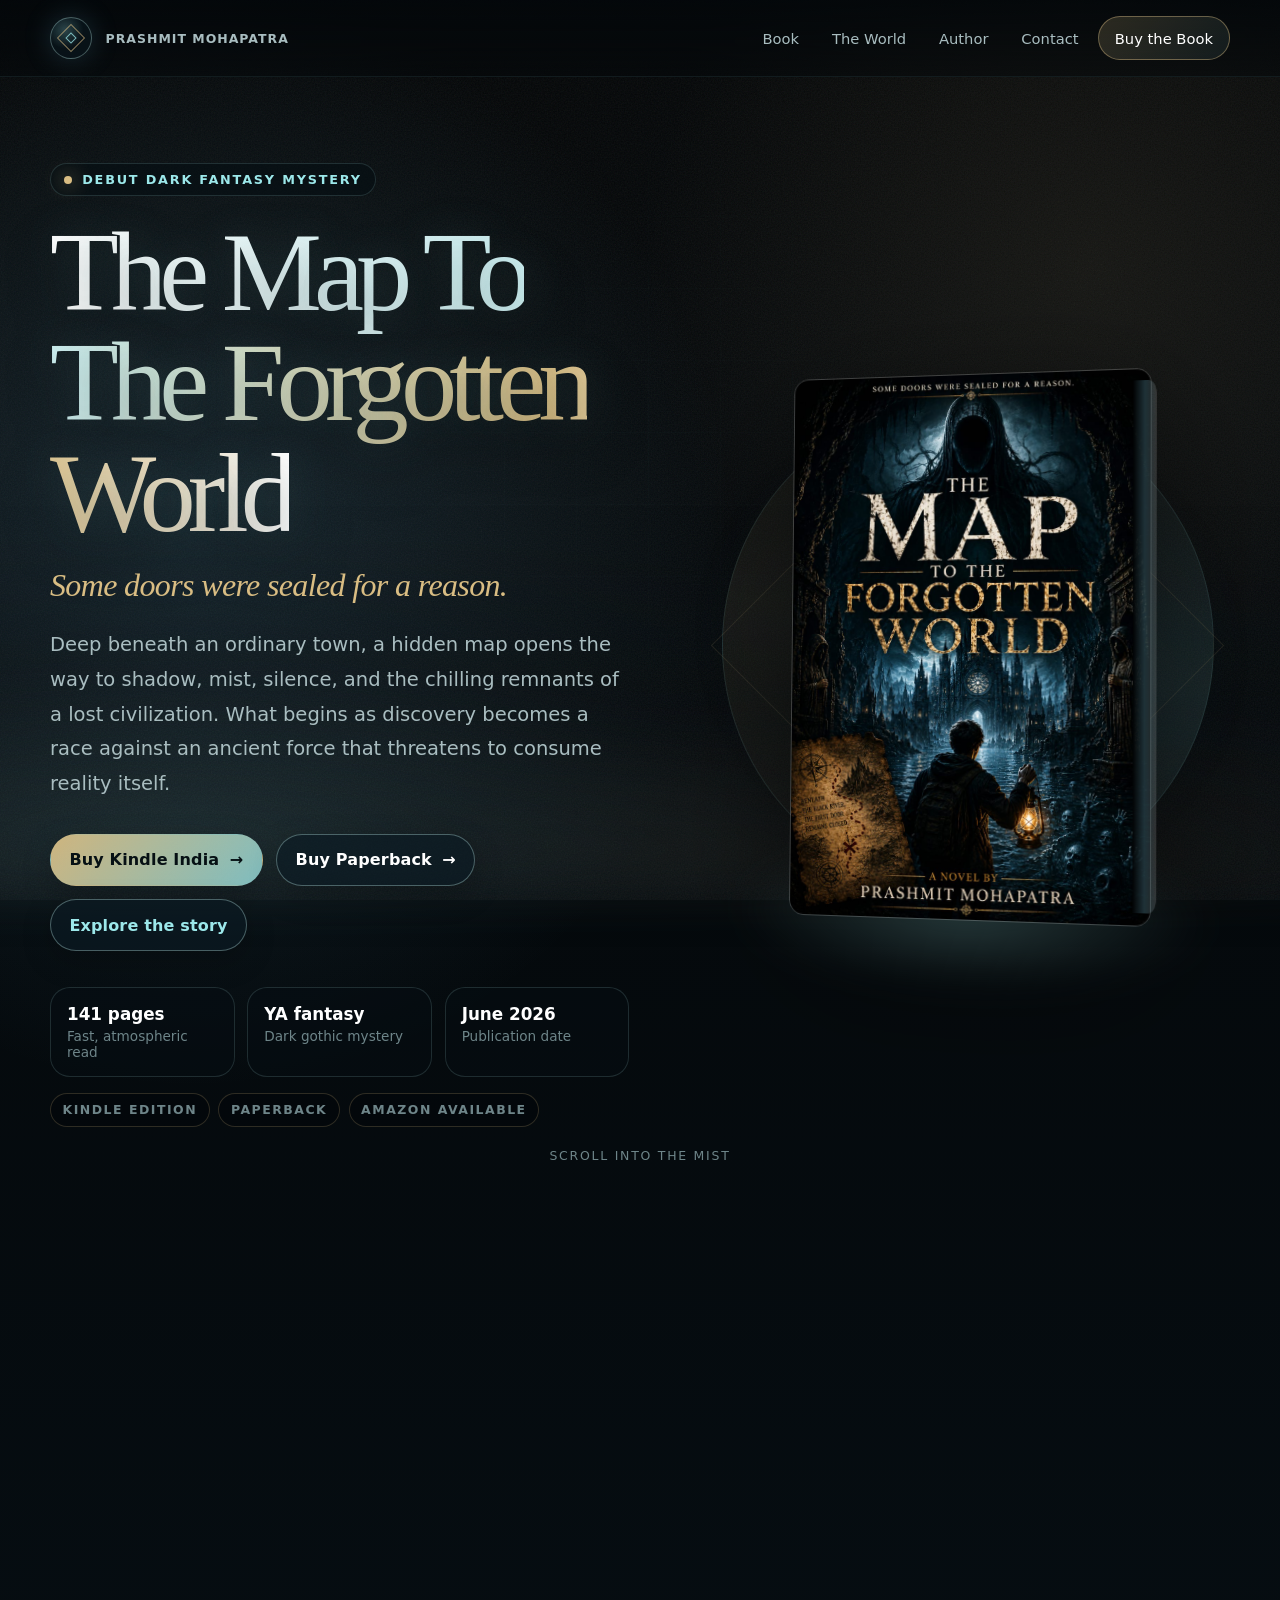
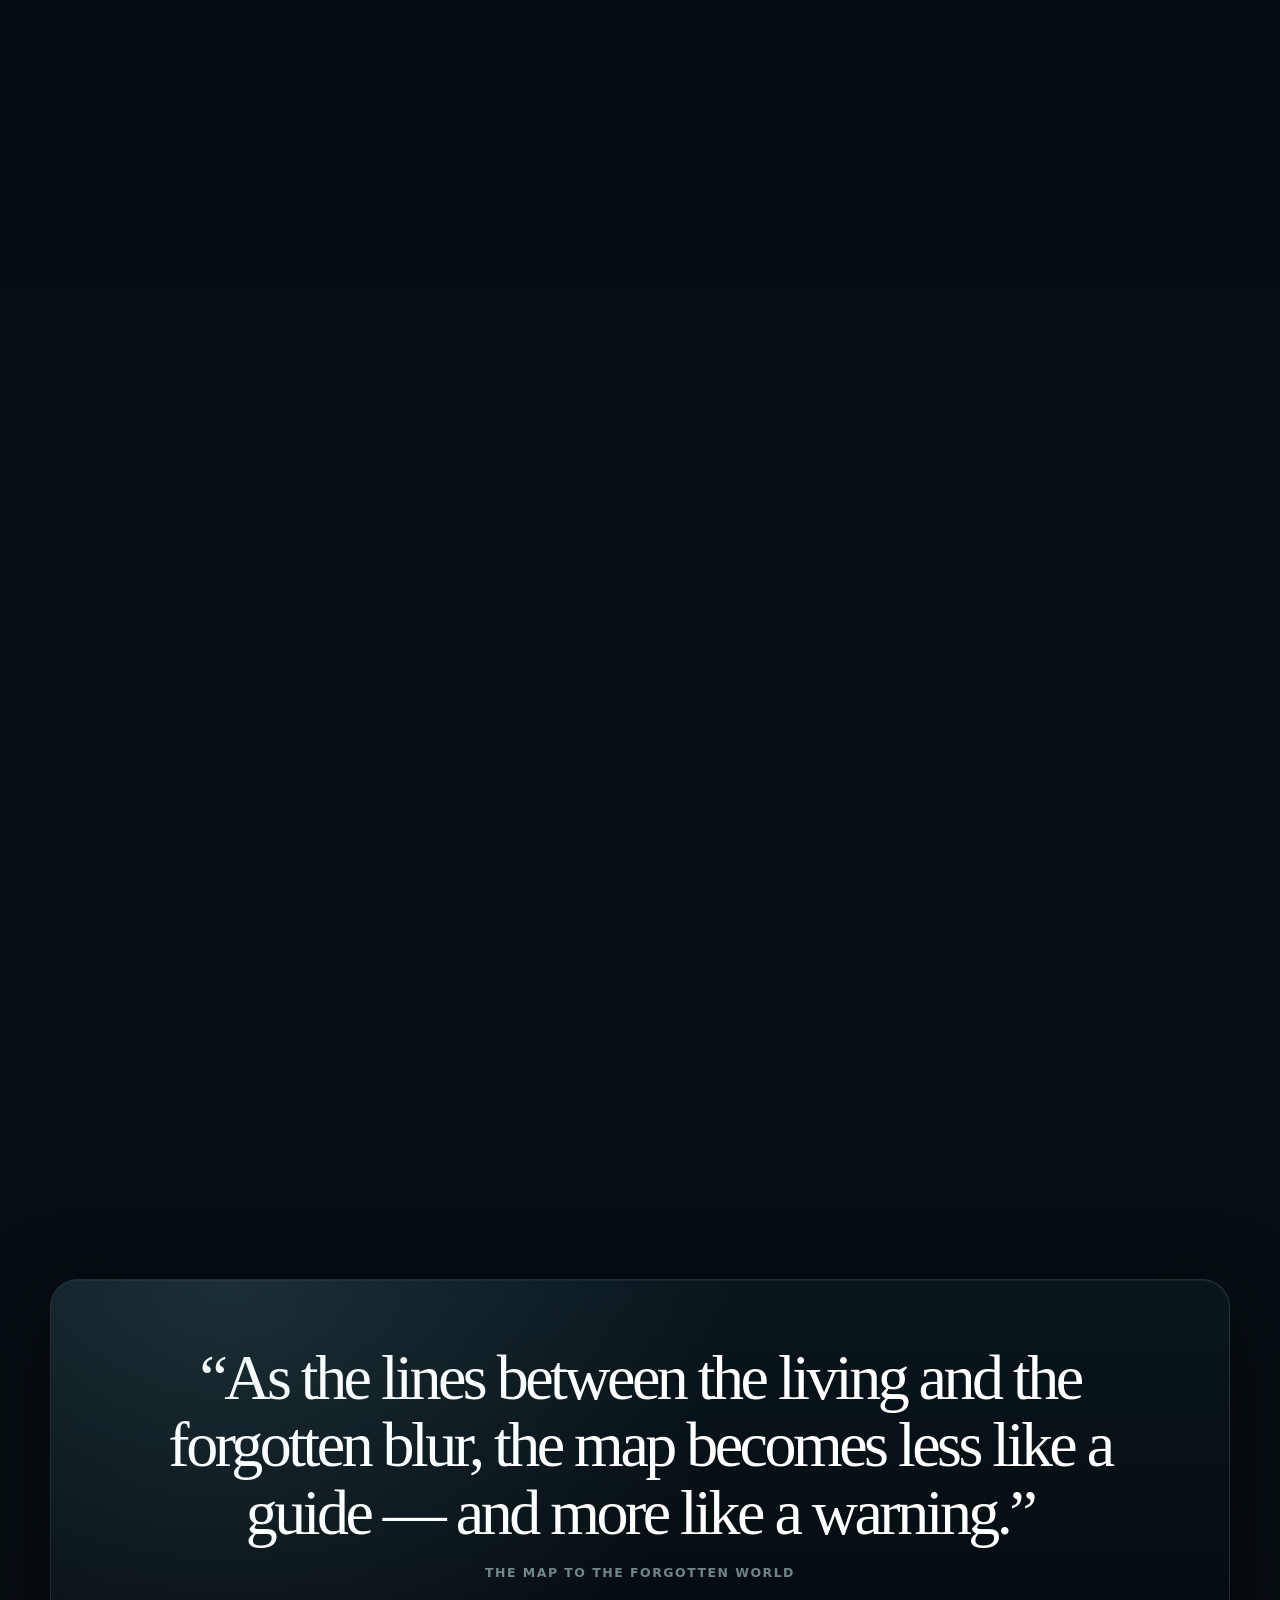
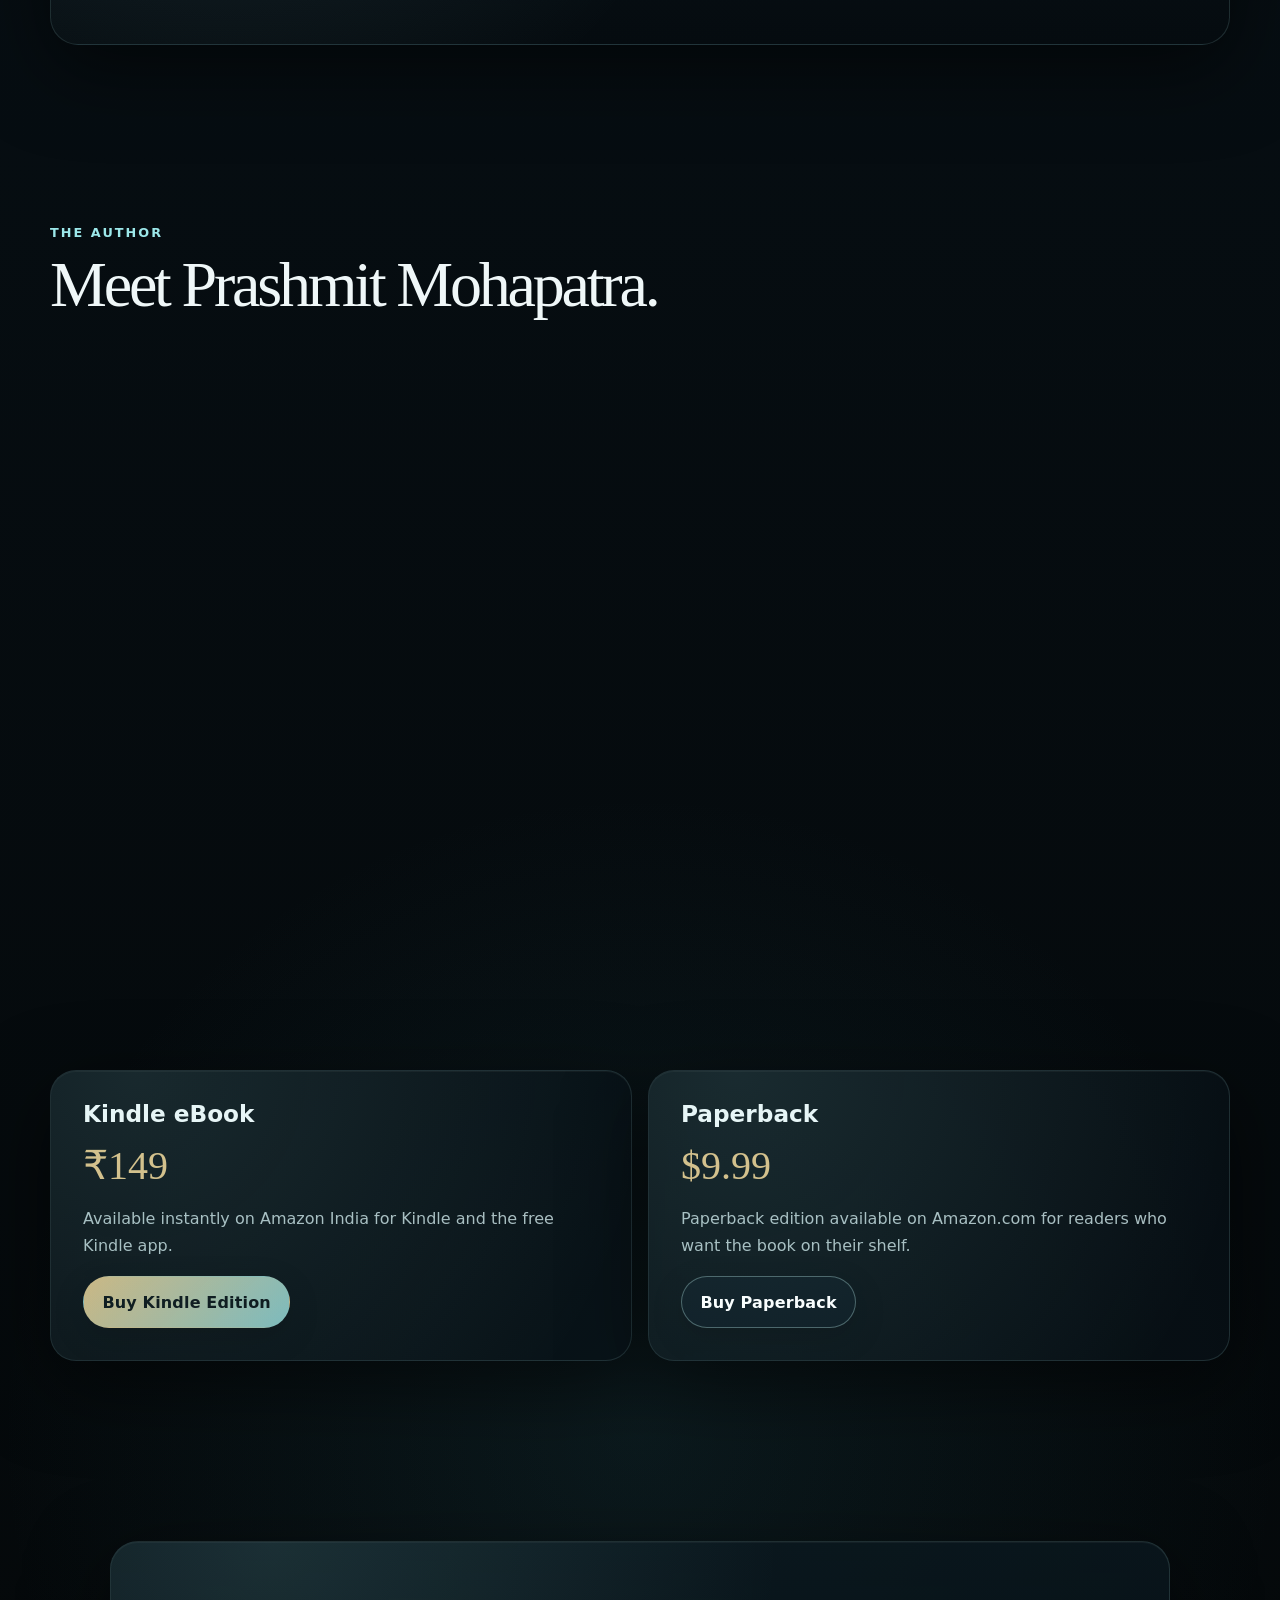
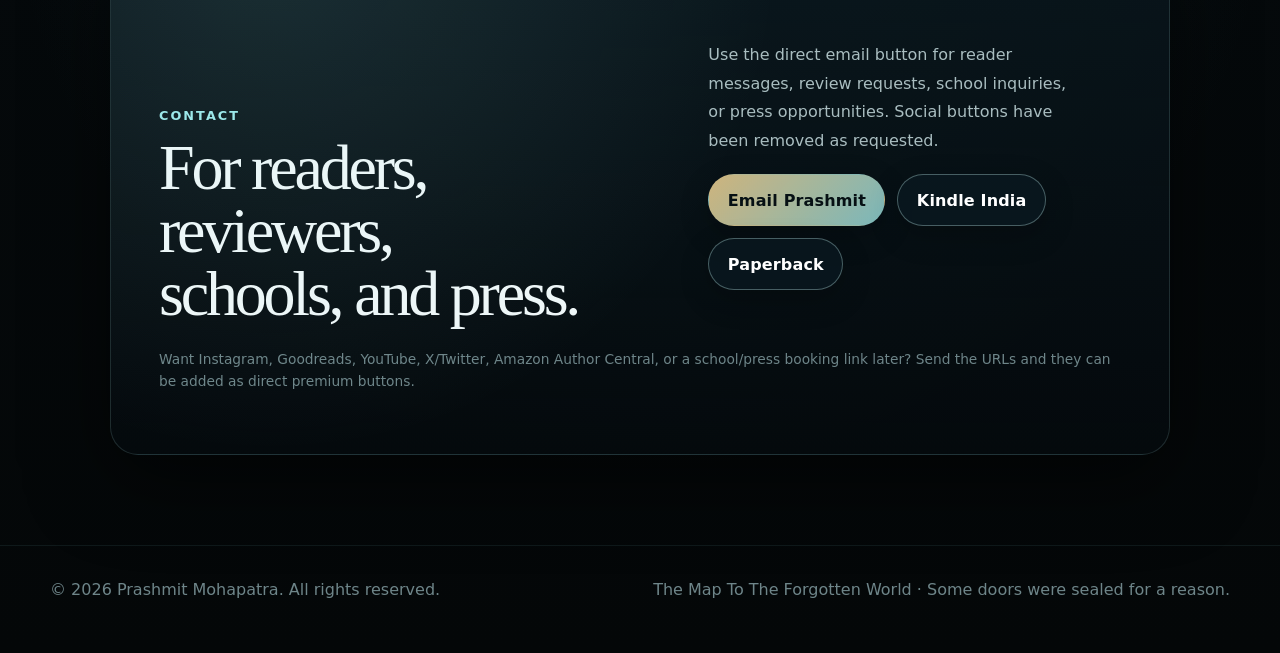
==== commit fac64621: "Add files via upload" ====
--- a/index.html
+++ b/index.html
@@ -1,51 +1,984 @@
-<!DOCTYPE html>
+<!doctype html>
 <html lang="en">
-  <head>
-    <meta charset="UTF-8" />
-    <meta name="viewport" content="width=device-width, initial-scale=1.0, maximum-scale=1" />
-    <title>Prashmit Mohapatra — Enhanced Site</title>
-    <meta name="description" content="Prashmit Mohapatra — Enhanced Site — built on Replit. Update this description to reflect the app." />
-    <meta name="robots" content="index, follow" />
-    <meta property="og:title" content="Prashmit Mohapatra — Enhanced Site" />
-    <meta property="og:description" content="Prashmit Mohapatra — Enhanced Site — built on Replit. Update this description to reflect the app." />
-    <meta property="og:type" content="website" />
-    <meta name="twitter:card" content="summary_large_image" />
-    <meta name="twitter:title" content="Prashmit Mohapatra — Enhanced Site" />
-    <meta name="twitter:description" content="Prashmit Mohapatra — Enhanced Site — built on Replit. Update this description to reflect the app." />
-    <link rel="icon" type="image/svg+xml" href="./favicon.svg" />
-    <link rel="preconnect" href="https://fonts.googleapis.com">
-    <link rel="preconnect" href="https://fonts.gstatic.com" crossorigin>
-    <link href="https://fonts.googleapis.com/css2?family=Inter:wght@400;500;600;700&display=swap" rel="stylesheet">
-    <script type="module" crossorigin>function hw(e,i){for(var a=0;a<i.length;a++){const r=i[a];if(typeof r!="string"&&!Array.isArray(r)){for(const l in r)if(l!=="default"&&!(l in e)){const c=Object.getOwnPropertyDescriptor(r,l);c&&Object.defineProperty(e,l,c.get?c:{enumerable:!0,get:()=>r[l]})}}}return Object.freeze(Object.defineProperty(e,Symbol.toStringTag,{value:"Module"}))}(function(){const i=document.createElement("link").relList;if(i&&i.supports&&i.supports("modulepreload"))return;for(const l of document.querySelectorAll('link[rel="modulepreload"]'))r(l);new MutationObserver(l=>{for(const c of l)if(c.type==="childList")for(const f of c.addedNodes)f.tagName==="LINK"&&f.rel==="modulepreload"&&r(f)}).observe(document,{childList:!0,subtree:!0});function a(l){const c={};return l.integrity&&(c.integrity=l.integrity),l.referrerPolicy&&(c.referrerPolicy=l.referrerPolicy),l.crossOrigin==="use-credentials"?c.credentials="include":l.crossOrigin==="anonymous"?c.credentials="omit":c.credentials="same-origin",c}function r(l){if(l.ep)return;l.ep=!0;const c=a(l);fetch(l.href,c)}})();function c0(e){return e&&e.__esModule&&Object.prototype.hasOwnProperty.call(e,"default")?e.default:e}var Yc={exports:{}},Ka={};var Zy;function mw(){if(Zy)return Ka;Zy=1;var e=Symbol.for("react.transitional.element"),i=Symbol.for("react.fragment");function a(r,l,c){var f=null;if(c!==void 0&&(f=""+c),l.key!==void 0&&(f=""+l.key),"key"in l){c={};for(var h in l)h!=="key"&&(c[h]=l[h])}else c=l;return l=c.ref,{$$typeof:e,type:r,key:f,ref:l!==void 0?l:null,props:c}}return Ka.Fragment=i,Ka.jsx=a,Ka.jsxs=a,Ka}var Wy;function pw(){return Wy||(Wy=1,Yc.exports=mw()),Yc.exports}var C=pw(),Xc={exports:{}},Fa={},Kc={exports:{}},Fc={};var $y;function yw(){return $y||($y=1,(function(e){function i(z,F){var X=z.length;z.push(F);t:for(;0<X;){var et=X-1>>>1,E=z[et];if(0<l(E,F))z[et]=F,z[X]=E,X=et;else break t}}function a(z){return z.length===0?null:z[0]}function r(z){if(z.length===0)return null;var F=z[0],X=z.pop();if(X!==F){z[0]=X;t:for(var et=0,E=z.length,G=E>>>1;et<G;){var tt=2*(et+1)-1,I=z[tt],ut=tt+1,ht=z[ut];if(0>l(I,X))ut<E&&0>l(ht,I)?(z[et]=ht,z[ut]=X,et=ut):(z[et]=I,z[tt]=X,et=tt);else if(ut<E&&0>l(ht,X))z[et]=ht,z[ut]=X,et=ut;else break t}}return F}function l(z,F){var X=z.sortIndex-F.sortIndex;return X!==0?X:z.id-F.id}if(e.unstable_now=void 0,typeof performance=="object"&&typeof performance.now=="function"){var c=performance;e.unstable_now=function(){return c.now()}}else{var f=Date,h=f.now();e.unstable_now=function(){return f.now()-h}}var p=[],m=[],y=1,v=null,b=3,S=!1,w=!1,A=!1,R=!1,O=typeof setTimeout=="function"?setTimeout:null,N=typeof clearTimeout=="function"?clearTimeout:null,j=typeof setImmediate<"u"?setImmediate:null;function L(z){for(var F=a(m);F!==null;){if(F.callback===null)r(m);else if(F.startTime<=z)r(m),F.sortIndex=F.expirationTime,i(p,F);else break;F=a(m)}}function k(z){if(A=!1,L(z),!w)if(a(p)!==null)w=!0,Q||(Q=!0,lt());else{var F=a(m);F!==null&&ct(k,F.startTime-z)}}var Q=!1,Z=-1,H=5,$=-1;function W(){return R?!0:!(e.unstable_now()-$<H)}function ot(){if(R=!1,Q){var z=e.unstable_now();$=z;var F=!0;try{t:{w=!1,A&&(A=!1,N(Z),Z=-1),S=!0;var X=b;try{e:{for(L(z),v=a(p);v!==null&&!(v.expirationTime>z&&W());){var et=v.callback;if(typeof et=="function"){v.callback=null,b=v.priorityLevel;var E=et(v.expirationTime<=z);if(z=e.unstable_now(),typeof E=="function"){v.callback=E,L(z),F=!0;break e}v===a(p)&&r(p),L(z)}else r(p);v=a(p)}if(v!==null)F=!0;else{var G=a(m);G!==null&&ct(k,G.startTime-z),F=!1}}break t}finally{v=null,b=X,S=!1}F=void 0}}finally{F?lt():Q=!1}}}var lt;if(typeof j=="function")lt=function(){j(ot)};else if(typeof MessageChannel<"u"){var yt=new MessageChannel,J=yt.port2;yt.port1.onmessage=ot,lt=function(){J.postMessage(null)}}else lt=function(){O(ot,0)};function ct(z,F){Z=O(function(){z(e.unstable_now())},F)}e.unstable_IdlePriority=5,e.unstable_ImmediatePriority=1,e.unstable_LowPriority=4,e.unstable_NormalPriority=3,e.unstable_Profiling=null,e.unstable_UserBlockingPriority=2,e.unstable_cancelCallback=function(z){z.callback=null},e.unstable_forceFrameRate=function(z){0>z||125<z?console.error("forceFrameRate takes a positive int between 0 and 125, forcing frame rates higher than 125 fps is not supported"):H=0<z?Math.floor(1e3/z):5},e.unstable_getCurrentPriorityLevel=function(){return b},e.unstable_next=function(z){switch(b){case 1:case 2:case 3:var F=3;break;default:F=b}var X=b;b=F;try{return z()}finally{b=X}},e.unstable_requestPaint=function(){R=!0},e.unstable_runWithPriority=function(z,F){switch(z){case 1:case 2:case 3:case 4:case 5:break;default:z=3}var X=b;b=z;try{return F()}finally{b=X}},e.unstable_scheduleCallback=function(z,F,X){var et=e.unstable_now();switch(typeof X=="object"&&X!==null?(X=X.delay,X=typeof X=="number"&&0<X?et+X:et):X=et,z){case 1:var E=-1;break;case 2:E=250;break;case 5:E=1073741823;break;case 4:E=1e4;break;default:E=5e3}return E=X+E,z={id:y++,callback:F,priorityLevel:z,startTime:X,expirationTime:E,sortIndex:-1},X>et?(z.sortIndex=X,i(m,z),a(p)===null&&z===a(m)&&(A?(N(Z),Z=-1):A=!0,ct(k,X-et))):(z.sortIndex=E,i(p,z),w||S||(w=!0,Q||(Q=!0,lt()))),z},e.unstable_shouldYield=W,e.unstable_wrapCallback=function(z){var F=b;return function(){var X=b;b=F;try{return z.apply(this,arguments)}finally{b=X}}}})(Fc)),Fc}var Iy;function gw(){return Iy||(Iy=1,Kc.exports=yw()),Kc.exports}var Qc={exports:{}},gt={};var Jy;function vw(){if(Jy)return gt;Jy=1;var e=Symbol.for("react.transitional.element"),i=Symbol.for("react.portal"),a=Symbol.for("react.fragment"),r=Symbol.for("react.strict_mode"),l=Symbol.for("react.profiler"),c=Symbol.for("react.consumer"),f=Symbol.for("react.context"),h=Symbol.for("react.forward_ref"),p=Symbol.for("react.suspense"),m=Symbol.for("react.memo"),y=Symbol.for("react.lazy"),v=Symbol.iterator;function b(E){return E===null||typeof E!="object"?null:(E=v&&E[v]||E["@@iterator"],typeof E=="function"?E:null)}var S={isMounted:function(){return!1},enqueueForceUpdate:function(){},enqueueReplaceState:function(){},enqueueSetState:function(){}},w=Object.assign,A={};function R(E,G,tt){this.props=E,this.context=G,this.refs=A,this.updater=tt||S}R.prototype.isReactComponent={},R.prototype.setState=function(E,G){if(typeof E!="object"&&typeof E!="function"&&E!=null)throw Error("takes an object of state variables to update or a function which returns an object of state variables.");this.updater.enqueueSetState(this,E,G,"setState")},R.prototype.forceUpdate=function(E){this.updater.enqueueForceUpdate(this,E,"forceUpdate")};function O(){}O.prototype=R.prototype;function N(E,G,tt){this.props=E,this.context=G,this.refs=A,this.updater=tt||S}var j=N.prototype=new O;j.constructor=N,w(j,R.prototype),j.isPureReactComponent=!0;var L=Array.isArray,k={H:null,A:null,T:null,S:null,V:null},Q=Object.prototype.hasOwnProperty;function Z(E,G,tt,I,ut,ht){return tt=ht.ref,{$$typeof:e,type:E,key:G,ref:tt!==void 0?tt:null,props:ht}}function H(E,G){return Z(E.type,G,void 0,void 0,void 0,E.props)}function $(E){return typeof E=="object"&&E!==null&&E.$$typeof===e}function W(E){var G={"=":"=0",":":"=2"};return"$"+E.replace(/[=:]/g,function(tt){return G[tt]})}var ot=/\/+/g;function lt(E,G){return typeof E=="object"&&E!==null&&E.key!=null?W(""+E.key):G.toString(36)}function yt(){}function J(E){switch(E.status){case"fulfilled":return E.value;case"rejected":throw E.reason;default:switch(typeof E.status=="string"?E.then(yt,yt):(E.status="pending",E.then(function(G){E.status==="pending"&&(E.status="fulfilled",E.value=G)},function(G){E.status==="pending"&&(E.status="rejected",E.reason=G)})),E.status){case"fulfilled":return E.value;case"rejected":throw E.reason}}throw E}function ct(E,G,tt,I,ut){var ht=typeof E;(ht==="undefined"||ht==="boolean")&&(E=null);var rt=!1;if(E===null)rt=!0;else switch(ht){case"bigint":case"string":case"number":rt=!0;break;case"object":switch(E.$$typeof){case e:case i:rt=!0;break;case y:return rt=E._init,ct(rt(E._payload),G,tt,I,ut)}}if(rt)return ut=ut(E),rt=I===""?"."+lt(E,0):I,L(ut)?(tt="",rt!=null&&(tt=rt.replace(ot,"$&/")+"/"),ct(ut,G,tt,"",function(Rt){return Rt})):ut!=null&&($(ut)&&(ut=H(ut,tt+(ut.key==null||E&&E.key===ut.key?"":(""+ut.key).replace(ot,"$&/")+"/")+rt)),G.push(ut)),1;rt=0;var Bt=I===""?".":I+":";if(L(E))for(var Ct=0;Ct<E.length;Ct++)I=E[Ct],ht=Bt+lt(I,Ct),rt+=ct(I,G,tt,ht,ut);else if(Ct=b(E),typeof Ct=="function")for(E=Ct.call(E),Ct=0;!(I=E.next()).done;)I=I.value,ht=Bt+lt(I,Ct++),rt+=ct(I,G,tt,ht,ut);else if(ht==="object"){if(typeof E.then=="function")return ct(J(E),G,tt,I,ut);throw G=String(E),Error("Objects are not valid as a React child (found: "+(G==="[object Object]"?"object with keys {"+Object.keys(E).join(", ")+"}":G)+"). If you meant to render a collection of children, use an array instead.")}return rt}function z(E,G,tt){if(E==null)return E;var I=[],ut=0;return ct(E,I,"","",function(ht){return G.call(tt,ht,ut++)}),I}function F(E){if(E._status===-1){var G=E._result;G=G(),G.then(function(tt){(E._status===0||E._status===-1)&&(E._status=1,E._result=tt)},function(tt){(E._status===0||E._status===-1)&&(E._status=2,E._result=tt)}),E._status===-1&&(E._status=0,E._result=G)}if(E._status===1)return E._result.default;throw E._result}var X=typeof reportError=="function"?reportError:function(E){if(typeof window=="object"&&typeof window.ErrorEvent=="function"){var G=new window.ErrorEvent("error",{bubbles:!0,cancelable:!0,message:typeof E=="object"&&E!==null&&typeof E.message=="string"?String(E.message):String(E),error:E});if(!window.dispatchEvent(G))return}else if(typeof process=="object"&&typeof process.emit=="function"){process.emit("uncaughtException",E);return}console.error(E)};function et(){}return gt.Children={map:z,forEach:function(E,G,tt){z(E,function(){G.apply(this,arguments)},tt)},count:function(E){var G=0;return z(E,function(){G++}),G},toArray:function(E){return z(E,function(G){return G})||[]},only:function(E){if(!$(E))throw Error("React.Children.only expected to receive a single React element child.");return E}},gt.Component=R,gt.Fragment=a,gt.Profiler=l,gt.PureComponent=N,gt.StrictMode=r,gt.Suspense=p,gt.__CLIENT_INTERNALS_DO_NOT_USE_OR_WARN_USERS_THEY_CANNOT_UPGRADE=k,gt.__COMPILER_RUNTIME={__proto__:null,c:function(E){return k.H.useMemoCache(E)}},gt.cache=function(E){return function(){return E.apply(null,arguments)}},gt.cloneElement=function(E,G,tt){if(E==null)throw Error("The argument must be a React element, but you passed "+E+".");var I=w({},E.props),ut=E.key,ht=void 0;if(G!=null)for(rt in G.ref!==void 0&&(ht=void 0),G.key!==void 0&&(ut=""+G.key),G)!Q.call(G,rt)||rt==="key"||rt==="__self"||rt==="__source"||rt==="ref"&&G.ref===void 0||(I[rt]=G[rt]);var rt=arguments.length-2;if(rt===1)I.children=tt;else if(1<rt){for(var Bt=Array(rt),Ct=0;Ct<rt;Ct++)Bt[Ct]=arguments[Ct+2];I.children=Bt}return Z(E.type,ut,void 0,void 0,ht,I)},gt.createContext=function(E){return E={$$typeof:f,_currentValue:E,_currentValue2:E,_threadCount:0,Provider:null,Consumer:null},E.Provider=E,E.Consumer={$$typeof:c,_context:E},E},gt.createElement=function(E,G,tt){var I,ut={},ht=null;if(G!=null)for(I in G.key!==void 0&&(ht=""+G.key),G)Q.call(G,I)&&I!=="key"&&I!=="__self"&&I!=="__source"&&(ut[I]=G[I]);var rt=arguments.length-2;if(rt===1)ut.children=tt;else if(1<rt){for(var Bt=Array(rt),Ct=0;Ct<rt;Ct++)Bt[Ct]=arguments[Ct+2];ut.children=Bt}if(E&&E.defaultProps)for(I in rt=E.defaultProps,rt)ut[I]===void 0&&(ut[I]=rt[I]);return Z(E,ht,void 0,void 0,null,ut)},gt.createRef=function(){return{current:null}},gt.forwardRef=function(E){return{$$typeof:h,render:E}},gt.isValidElement=$,gt.lazy=function(E){return{$$typeof:y,_payload:{_status:-1,_result:E},_init:F}},gt.memo=function(E,G){return{$$typeof:m,type:E,compare:G===void 0?null:G}},gt.startTransition=function(E){var G=k.T,tt={};k.T=tt;try{var I=E(),ut=k.S;ut!==null&&ut(tt,I),typeof I=="object"&&I!==null&&typeof I.then=="function"&&I.then(et,X)}catch(ht){X(ht)}finally{k.T=G}},gt.unstable_useCacheRefresh=function(){return k.H.useCacheRefresh()},gt.use=function(E){return k.H.use(E)},gt.useActionState=function(E,G,tt){return k.H.useActionState(E,G,tt)},gt.useCallback=function(E,G){return k.H.useCallback(E,G)},gt.useContext=function(E){return k.H.useContext(E)},gt.useDebugValue=function(){},gt.useDeferredValue=function(E,G){return k.H.useDeferredValue(E,G)},gt.useEffect=function(E,G,tt){var I=k.H;if(typeof tt=="function")throw Error("useEffect CRUD overload is not enabled in this build of React.");return I.useEffect(E,G)},gt.useId=function(){return k.H.useId()},gt.useImperativeHandle=function(E,G,tt){return k.H.useImperativeHandle(E,G,tt)},gt.useInsertionEffect=function(E,G){return k.H.useInsertionEffect(E,G)},gt.useLayoutEffect=function(E,G){return k.H.useLayoutEffect(E,G)},gt.useMemo=function(E,G){return k.H.useMemo(E,G)},gt.useOptimistic=function(E,G){return k.H.useOptimistic(E,G)},gt.useReducer=function(E,G,tt){return k.H.useReducer(E,G,tt)},gt.useRef=function(E){return k.H.useRef(E)},gt.useState=function(E){return k.H.useState(E)},gt.useSyncExternalStore=function(E,G,tt){return k.H.useSyncExternalStore(E,G,tt)},gt.useTransition=function(){return k.H.useTransition()},gt.version="19.1.0",gt}var tg;function pl(){return tg||(tg=1,Qc.exports=vw()),Qc.exports}var Zc={exports:{}},ce={};var eg;function bw(){if(eg)return ce;eg=1;var e=pl();function i(p){var m="https://react.dev/errors/"+p;if(1<arguments.length){m+="?args[]="+encodeURIComponent(arguments[1]);for(var y=2;y<arguments.length;y++)m+="&args[]="+encodeURIComponent(arguments[y])}return"Minified React error #"+p+"; visit "+m+" for the full message or use the non-minified dev environment for full errors and additional helpful warnings."}function a(){}var r={d:{f:a,r:function(){throw Error(i(522))},D:a,C:a,L:a,m:a,X:a,S:a,M:a},p:0,findDOMNode:null},l=Symbol.for("react.portal");function c(p,m,y){var v=3<arguments.length&&arguments[3]!==void 0?arguments[3]:null;return{$$typeof:l,key:v==null?null:""+v,children:p,containerInfo:m,implementation:y}}var f=e.__CLIENT_INTERNALS_DO_NOT_USE_OR_WARN_USERS_THEY_CANNOT_UPGRADE;function h(p,m){if(p==="font")return"";if(typeof m=="string")return m==="use-credentials"?m:""}return ce.__DOM_INTERNALS_DO_NOT_USE_OR_WARN_USERS_THEY_CANNOT_UPGRADE=r,ce.createPortal=function(p,m){var y=2<arguments.length&&arguments[2]!==void 0?arguments[2]:null;if(!m||m.nodeType!==1&&m.nodeType!==9&&m.nodeType!==11)throw Error(i(299));return c(p,m,null,y)},ce.flushSync=function(p){var m=f.T,y=r.p;try{if(f.T=null,r.p=2,p)return p()}finally{f.T=m,r.p=y,r.d.f()}},ce.preconnect=function(p,m){typeof p=="string"&&(m?(m=m.crossOrigin,m=typeof m=="string"?m==="use-credentials"?m:"":void 0):m=null,r.d.C(p,m))},ce.prefetchDNS=function(p){typeof p=="string"&&r.d.D(p)},ce.preinit=function(p,m){if(typeof p=="string"&&m&&typeof m.as=="string"){var y=m.as,v=h(y,m.crossOrigin),b=typeof m.integrity=="string"?m.integrity:void 0,S=typeof m.fetchPriority=="string"?m.fetchPriority:void 0;y==="style"?r.d.S(p,typeof m.precedence=="string"?m.precedence:void 0,{crossOrigin:v,integrity:b,fetchPriority:S}):y==="script"&&r.d.X(p,{crossOrigin:v,integrity:b,fetchPriority:S,nonce:typeof m.nonce=="string"?m.nonce:void 0})}},ce.preinitModule=function(p,m){if(typeof p=="string")if(typeof m=="object"&&m!==null){if(m.as==null||m.as==="script"){var y=h(m.as,m.crossOrigin);r.d.M(p,{crossOrigin:y,integrity:typeof m.integrity=="string"?m.integrity:void 0,nonce:typeof m.nonce=="string"?m.nonce:void 0})}}else m==null&&r.d.M(p)},ce.preload=function(p,m){if(typeof p=="string"&&typeof m=="object"&&m!==null&&typeof m.as=="string"){var y=m.as,v=h(y,m.crossOrigin);r.d.L(p,y,{crossOrigin:v,integrity:typeof m.integrity=="string"?m.integrity:void 0,nonce:typeof m.nonce=="string"?m.nonce:void 0,type:typeof m.type=="string"?m.type:void 0,fetchPriority:typeof m.fetchPriority=="string"?m.fetchPriority:void 0,referrerPolicy:typeof m.referrerPolicy=="string"?m.referrerPolicy:void 0,imageSrcSet:typeof m.imageSrcSet=="string"?m.imageSrcSet:void 0,imageSizes:typeof m.imageSizes=="string"?m.imageSizes:void 0,media:typeof m.media=="string"?m.media:void 0})}},ce.preloadModule=function(p,m){if(typeof p=="string")if(m){var y=h(m.as,m.crossOrigin);r.d.m(p,{as:typeof m.as=="string"&&m.as!=="script"?m.as:void 0,crossOrigin:y,integrity:typeof m.integrity=="string"?m.integrity:void 0})}else r.d.m(p)},ce.requestFormReset=function(p){r.d.r(p)},ce.unstable_batchedUpdates=function(p,m){return p(m)},ce.useFormState=function(p,m,y){return f.H.useFormState(p,m,y)},ce.useFormStatus=function(){return f.H.useHostTransitionStatus()},ce.version="19.1.0",ce}var ng;function f0(){if(ng)return Zc.exports;ng=1;function e(){if(!(typeof __REACT_DEVTOOLS_GLOBAL_HOOK__>"u"||typeof __REACT_DEVTOOLS_GLOBAL_HOOK__.checkDCE!="function"))try{__REACT_DEVTOOLS_GLOBAL_HOOK__.checkDCE(e)}catch(i){console.error(i)}}return e(),Zc.exports=bw(),Zc.exports}var ig;function xw(){if(ig)return Fa;ig=1;var e=gw(),i=pl(),a=f0();function r(t){var n="https://react.dev/errors/"+t;if(1<arguments.length){n+="?args[]="+encodeURIComponent(arguments[1]);for(var s=2;s<arguments.length;s++)n+="&args[]="+encodeURIComponent(arguments[s])}return"Minified React error #"+t+"; visit "+n+" for the full message or use the non-minified dev environment for full errors and additional helpful warnings."}function l(t){return!(!t||t.nodeType!==1&&t.nodeType!==9&&t.nodeType!==11)}function c(t){var n=t,s=t;if(t.alternate)for(;n.return;)n=n.return;else{t=n;do n=t,(n.flags&4098)!==0&&(s=n.return),t=n.return;while(t)}return n.tag===3?s:null}function f(t){if(t.tag===13){var n=t.memoizedState;if(n===null&&(t=t.alternate,t!==null&&(n=t.memoizedState)),n!==null)return n.dehydrated}return null}function h(t){if(c(t)!==t)throw Error(r(188))}function p(t){var n=t.alternate;if(!n){if(n=c(t),n===null)throw Error(r(188));return n!==t?null:t}for(var s=t,o=n;;){var u=s.return;if(u===null)break;var d=u.alternate;if(d===null){if(o=u.return,o!==null){s=o;continue}break}if(u.child===d.child){for(d=u.child;d;){if(d===s)return h(u),t;if(d===o)return h(u),n;d=d.sibling}throw Error(r(188))}if(s.return!==o.return)s=u,o=d;else{for(var g=!1,x=u.child;x;){if(x===s){g=!0,s=u,o=d;break}if(x===o){g=!0,o=u,s=d;break}x=x.sibling}if(!g){for(x=d.child;x;){if(x===s){g=!0,s=d,o=u;break}if(x===o){g=!0,o=d,s=u;break}x=x.sibling}if(!g)throw Error(r(189))}}if(s.alternate!==o)throw Error(r(190))}if(s.tag!==3)throw Error(r(188));return s.stateNode.current===s?t:n}function m(t){var n=t.tag;if(n===5||n===26||n===27||n===6)return t;for(t=t.child;t!==null;){if(n=m(t),n!==null)return n;t=t.sibling}return null}var y=Object.assign,v=Symbol.for("react.element"),b=Symbol.for("react.transitional.element"),S=Symbol.for("react.portal"),w=Symbol.for("react.fragment"),A=Symbol.for("react.strict_mode"),R=Symbol.for("react.profiler"),O=Symbol.for("react.provider"),N=Symbol.for("react.consumer"),j=Symbol.for("react.context"),L=Symbol.for("react.forward_ref"),k=Symbol.for("react.suspense"),Q=Symbol.for("react.suspense_list"),Z=Symbol.for("react.memo"),H=Symbol.for("react.lazy"),$=Symbol.for("react.activity"),W=Symbol.for("react.memo_cache_sentinel"),ot=Symbol.iterator;function lt(t){return t===null||typeof t!="object"?null:(t=ot&&t[ot]||t["@@iterator"],typeof t=="function"?t:null)}var yt=Symbol.for("react.client.reference");function J(t){if(t==null)return null;if(typeof t=="function")return t.$$typeof===yt?null:t.displayName||t.name||null;if(typeof t=="string")return t;switch(t){case w:return"Fragment";case R:return"Profiler";case A:return"StrictMode";case k:return"Suspense";case Q:return"SuspenseList";case $:return"Activity"}if(typeof t=="object")switch(t.$$typeof){case S:return"Portal";case j:return(t.displayName||"Context")+".Provider";case N:return(t._context.displayName||"Context")+".Consumer";case L:var n=t.render;return t=t.displayName,t||(t=n.displayName||n.name||"",t=t!==""?"ForwardRef("+t+")":"ForwardRef"),t;case Z:return n=t.displayName||null,n!==null?n:J(t.type)||"Memo";case H:n=t._payload,t=t._init;try{return J(t(n))}catch{}}return null}var ct=Array.isArray,z=i.__CLIENT_INTERNALS_DO_NOT_USE_OR_WARN_USERS_THEY_CANNOT_UPGRADE,F=a.__DOM_INTERNALS_DO_NOT_USE_OR_WARN_USERS_THEY_CANNOT_UPGRADE,X={pending:!1,data:null,method:null,action:null},et=[],E=-1;function G(t){return{current:t}}function tt(t){0>E||(t.current=et[E],et[E]=null,E--)}function I(t,n){E++,et[E]=t.current,t.current=n}var ut=G(null),ht=G(null),rt=G(null),Bt=G(null);function Ct(t,n){switch(I(rt,n),I(ht,t),I(ut,null),n.nodeType){case 9:case 11:t=(t=n.documentElement)&&(t=t.namespaceURI)?wy(t):0;break;default:if(t=n.tagName,n=n.namespaceURI)n=wy(n),t=Ey(n,t);else switch(t){case"svg":t=1;break;case"math":t=2;break;default:t=0}}tt(ut),I(ut,t)}function Rt(){tt(ut),tt(ht),tt(rt)}function Bn(t){t.memoizedState!==null&&I(Bt,t);var n=ut.current,s=Ey(n,t.type);n!==s&&(I(ht,t),I(ut,s))}function Ke(t){ht.current===t&&(tt(ut),tt(ht)),Bt.current===t&&(tt(Bt),Ha._currentValue=X)}var sn=Object.prototype.hasOwnProperty,ze=e.unstable_scheduleCallback,Pn=e.unstable_cancelCallback,XS=e.unstable_shouldYield,KS=e.unstable_requestPaint,an=e.unstable_now,FS=e.unstable_getCurrentPriorityLevel,ih=e.unstable_ImmediatePriority,sh=e.unstable_UserBlockingPriority,yr=e.unstable_NormalPriority,QS=e.unstable_LowPriority,ah=e.unstable_IdlePriority,ZS=e.log,WS=e.unstable_setDisableYieldValue,Zs=null,Se=null;function Un(t){if(typeof ZS=="function"&&WS(t),Se&&typeof Se.setStrictMode=="function")try{Se.setStrictMode(Zs,t)}catch{}}var Te=Math.clz32?Math.clz32:JS,$S=Math.log,IS=Math.LN2;function JS(t){return t>>>=0,t===0?32:31-($S(t)/IS|0)|0}var gr=256,vr=4194304;function Ti(t){var n=t&42;if(n!==0)return n;switch(t&-t){case 1:return 1;case 2:return 2;case 4:return 4;case 8:return 8;case 16:return 16;case 32:return 32;case 64:return 64;case 128:return 128;case 256:case 512:case 1024:case 2048:case 4096:case 8192:case 16384:case 32768:case 65536:case 131072:case 262144:case 524288:case 1048576:case 2097152:return t&4194048;case 4194304:case 8388608:case 16777216:case 33554432:return t&62914560;case 67108864:return 67108864;case 134217728:return 134217728;case 268435456:return 268435456;case 536870912:return 536870912;case 1073741824:return 0;default:return t}}function br(t,n,s){var o=t.pendingLanes;if(o===0)return 0;var u=0,d=t.suspendedLanes,g=t.pingedLanes;t=t.warmLanes;var x=o&134217727;return x!==0?(o=x&~d,o!==0?u=Ti(o):(g&=x,g!==0?u=Ti(g):s||(s=x&~t,s!==0&&(u=Ti(s))))):(x=o&~d,x!==0?u=Ti(x):g!==0?u=Ti(g):s||(s=o&~t,s!==0&&(u=Ti(s)))),u===0?0:n!==0&&n!==u&&(n&d)===0&&(d=u&-u,s=n&-n,d>=s||d===32&&(s&4194048)!==0)?n:u}function Ws(t,n){return(t.pendingLanes&~(t.suspendedLanes&~t.pingedLanes)&n)===0}function t1(t,n){switch(t){case 1:case 2:case 4:case 8:case 64:return n+250;case 16:case 32:case 128:case 256:case 512:case 1024:case 2048:case 4096:case 8192:case 16384:case 32768:case 65536:case 131072:case 262144:case 524288:case 1048576:case 2097152:return n+5e3;case 4194304:case 8388608:case 16777216:case 33554432:return-1;case 67108864:case 134217728:case 268435456:case 536870912:case 1073741824:return-1;default:return-1}}function rh(){var t=gr;return gr<<=1,(gr&4194048)===0&&(gr=256),t}function oh(){var t=vr;return vr<<=1,(vr&62914560)===0&&(vr=4194304),t}function _l(t){for(var n=[],s=0;31>s;s++)n.push(t);return n}function $s(t,n){t.pendingLanes|=n,n!==268435456&&(t.suspendedLanes=0,t.pingedLanes=0,t.warmLanes=0)}function e1(t,n,s,o,u,d){var g=t.pendingLanes;t.pendingLanes=s,t.suspendedLanes=0,t.pingedLanes=0,t.warmLanes=0,t.expiredLanes&=s,t.entangledLanes&=s,t.errorRecoveryDisabledLanes&=s,t.shellSuspendCounter=0;var x=t.entanglements,M=t.expirationTimes,B=t.hiddenUpdates;for(s=g&~s;0<s;){var q=31-Te(s),K=1<<q;x[q]=0,M[q]=-1;var P=B[q];if(P!==null)for(B[q]=null,q=0;q<P.length;q++){var U=P[q];U!==null&&(U.lane&=-536870913)}s&=~K}o!==0&&lh(t,o,0),d!==0&&u===0&&t.tag!==0&&(t.suspendedLanes|=d&~(g&~n))}function lh(t,n,s){t.pendingLanes|=n,t.suspendedLanes&=~n;var o=31-Te(n);t.entangledLanes|=n,t.entanglements[o]=t.entanglements[o]|1073741824|s&4194090}function uh(t,n){var s=t.entangledLanes|=n;for(t=t.entanglements;s;){var o=31-Te(s),u=1<<o;u&n|t[o]&n&&(t[o]|=n),s&=~u}}function zl(t){switch(t){case 2:t=1;break;case 8:t=4;break;case 32:t=16;break;case 256:case 512:case 1024:case 2048:case 4096:case 8192:case 16384:case 32768:case 65536:case 131072:case 262144:case 524288:case 1048576:case 2097152:case 4194304:case 8388608:case 16777216:case 33554432:t=128;break;case 268435456:t=134217728;break;default:t=0}return t}function Vl(t){return t&=-t,2<t?8<t?(t&134217727)!==0?32:268435456:8:2}function ch(){var t=F.p;return t!==0?t:(t=window.event,t===void 0?32:Gy(t.type))}function n1(t,n){var s=F.p;try{return F.p=t,n()}finally{F.p=s}}var kn=Math.random().toString(36).slice(2),le="__reactFiber$"+kn,pe="__reactProps$"+kn,Wi="__reactContainer$"+kn,Ll="__reactEvents$"+kn,i1="__reactListeners$"+kn,s1="__reactHandles$"+kn,fh="__reactResources$"+kn,Is="__reactMarker$"+kn;function Bl(t){delete t[le],delete t[pe],delete t[Ll],delete t[i1],delete t[s1]}function $i(t){var n=t[le];if(n)return n;for(var s=t.parentNode;s;){if(n=s[Wi]||s[le]){if(s=n.alternate,n.child!==null||s!==null&&s.child!==null)for(t=My(t);t!==null;){if(s=t[le])return s;t=My(t)}return n}t=s,s=t.parentNode}return null}function Ii(t){if(t=t[le]||t[Wi]){var n=t.tag;if(n===5||n===6||n===13||n===26||n===27||n===3)return t}return null}function Js(t){var n=t.tag;if(n===5||n===26||n===27||n===6)return t.stateNode;throw Error(r(33))}function Ji(t){var n=t[fh];return n||(n=t[fh]={hoistableStyles:new Map,hoistableScripts:new Map}),n}function Jt(t){t[Is]=!0}var dh=new Set,hh={};function wi(t,n){ts(t,n),ts(t+"Capture",n)}function ts(t,n){for(hh[t]=n,t=0;t<n.length;t++)dh.add(n[t])}var a1=RegExp("^[:A-Z_a-z\\u00C0-\\u00D6\\u00D8-\\u00F6\\u00F8-\\u02FF\\u0370-\\u037D\\u037F-\\u1FFF\\u200C-\\u200D\\u2070-\\u218F\\u2C00-\\u2FEF\\u3001-\\uD7FF\\uF900-\\uFDCF\\uFDF0-\\uFFFD][:A-Z_a-z\\u00C0-\\u00D6\\u00D8-\\u00F6\\u00F8-\\u02FF\\u0370-\\u037D\\u037F-\\u1FFF\\u200C-\\u200D\\u2070-\\u218F\\u2C00-\\u2FEF\\u3001-\\uD7FF\\uF900-\\uFDCF\\uFDF0-\\uFFFD\\-.0-9\\u00B7\\u0300-\\u036F\\u203F-\\u2040]*$"),mh={},ph={};function r1(t){return sn.call(ph,t)?!0:sn.call(mh,t)?!1:a1.test(t)?ph[t]=!0:(mh[t]=!0,!1)}function xr(t,n,s){if(r1(n))if(s===null)t.removeAttribute(n);else{switch(typeof s){case"undefined":case"function":case"symbol":t.removeAttribute(n);return;case"boolean":var o=n.toLowerCase().slice(0,5);if(o!=="data-"&&o!=="aria-"){t.removeAttribute(n);return}}t.setAttribute(n,""+s)}}function Sr(t,n,s){if(s===null)t.removeAttribute(n);else{switch(typeof s){case"undefined":case"function":case"symbol":case"boolean":t.removeAttribute(n);return}t.setAttribute(n,""+s)}}function vn(t,n,s,o){if(o===null)t.removeAttribute(s);else{switch(typeof o){case"undefined":case"function":case"symbol":case"boolean":t.removeAttribute(s);return}t.setAttributeNS(n,s,""+o)}}var Pl,yh;function es(t){if(Pl===void 0)try{throw Error()}catch(s){var n=s.stack.trim().match(/\n( *(at )?)/);Pl=n&&n[1]||"",yh=-1<s.stack.indexOf(`
-    at`)?" (<anonymous>)":-1<s.stack.indexOf("@")?"@unknown:0:0":""}return`
-`+Pl+t+yh}var Ul=!1;function kl(t,n){if(!t||Ul)return"";Ul=!0;var s=Error.prepareStackTrace;Error.prepareStackTrace=void 0;try{var o={DetermineComponentFrameRoot:function(){try{if(n){var K=function(){throw Error()};if(Object.defineProperty(K.prototype,"props",{set:function(){throw Error()}}),typeof Reflect=="object"&&Reflect.construct){try{Reflect.construct(K,[])}catch(U){var P=U}Reflect.construct(t,[],K)}else{try{K.call()}catch(U){P=U}t.call(K.prototype)}}else{try{throw Error()}catch(U){P=U}(K=t())&&typeof K.catch=="function"&&K.catch(function(){})}}catch(U){if(U&&P&&typeof U.stack=="string")return[U.stack,P.stack]}return[null,null]}};o.DetermineComponentFrameRoot.displayName="DetermineComponentFrameRoot";var u=Object.getOwnPropertyDescriptor(o.DetermineComponentFrameRoot,"name");u&&u.configurable&&Object.defineProperty(o.DetermineComponentFrameRoot,"name",{value:"DetermineComponentFrameRoot"});var d=o.DetermineComponentFrameRoot(),g=d[0],x=d[1];if(g&&x){var M=g.split(`
-`),B=x.split(`
-`);for(u=o=0;o<M.length&&!M[o].includes("DetermineComponentFrameRoot");)o++;for(;u<B.length&&!B[u].includes("DetermineComponentFrameRoot");)u++;if(o===M.length||u===B.length)for(o=M.length-1,u=B.length-1;1<=o&&0<=u&&M[o]!==B[u];)u--;for(;1<=o&&0<=u;o--,u--)if(M[o]!==B[u]){if(o!==1||u!==1)do if(o--,u--,0>u||M[o]!==B[u]){var q=`
-`+M[o].replace(" at new "," at ");return t.displayName&&q.includes("<anonymous>")&&(q=q.replace("<anonymous>",t.displayName)),q}while(1<=o&&0<=u);break}}}finally{Ul=!1,Error.prepareStackTrace=s}return(s=t?t.displayName||t.name:"")?es(s):""}function o1(t){switch(t.tag){case 26:case 27:case 5:return es(t.type);case 16:return es("Lazy");case 13:return es("Suspense");case 19:return es("SuspenseList");case 0:case 15:return kl(t.type,!1);case 11:return kl(t.type.render,!1);case 1:return kl(t.type,!0);case 31:return es("Activity");default:return""}}function gh(t){try{var n="";do n+=o1(t),t=t.return;while(t);return n}catch(s){return`
-Error generating stack: `+s.message+`
-`+s.stack}}function Ve(t){switch(typeof t){case"bigint":case"boolean":case"number":case"string":case"undefined":return t;case"object":return t;default:return""}}function vh(t){var n=t.type;return(t=t.nodeName)&&t.toLowerCase()==="input"&&(n==="checkbox"||n==="radio")}function l1(t){var n=vh(t)?"checked":"value",s=Object.getOwnPropertyDescriptor(t.constructor.prototype,n),o=""+t[n];if(!t.hasOwnProperty(n)&&typeof s<"u"&&typeof s.get=="function"&&typeof s.set=="function"){var u=s.get,d=s.set;return Object.defineProperty(t,n,{configurable:!0,get:function(){return u.call(this)},set:function(g){o=""+g,d.call(this,g)}}),Object.defineProperty(t,n,{enumerable:s.enumerable}),{getValue:function(){return o},setValue:function(g){o=""+g},stopTracking:function(){t._valueTracker=null,delete t[n]}}}}function Tr(t){t._valueTracker||(t._valueTracker=l1(t))}function bh(t){if(!t)return!1;var n=t._valueTracker;if(!n)return!0;var s=n.getValue(),o="";return t&&(o=vh(t)?t.checked?"true":"false":t.value),t=o,t!==s?(n.setValue(t),!0):!1}function wr(t){if(t=t||(typeof document<"u"?document:void 0),typeof t>"u")return null;try{return t.activeElement||t.body}catch{return t.body}}var u1=/[\n"\\]/g;function Le(t){return t.replace(u1,function(n){return"\\"+n.charCodeAt(0).toString(16)+" "})}function Hl(t,n,s,o,u,d,g,x){t.name="",g!=null&&typeof g!="function"&&typeof g!="symbol"&&typeof g!="boolean"?t.type=g:t.removeAttribute("type"),n!=null?g==="number"?(n===0&&t.value===""||t.value!=n)&&(t.value=""+Ve(n)):t.value!==""+Ve(n)&&(t.value=""+Ve(n)):g!=="submit"&&g!=="reset"||t.removeAttribute("value"),n!=null?ql(t,g,Ve(n)):s!=null?ql(t,g,Ve(s)):o!=null&&t.removeAttribute("value"),u==null&&d!=null&&(t.defaultChecked=!!d),u!=null&&(t.checked=u&&typeof u!="function"&&typeof u!="symbol"),x!=null&&typeof x!="function"&&typeof x!="symbol"&&typeof x!="boolean"?t.name=""+Ve(x):t.removeAttribute("name")}function xh(t,n,s,o,u,d,g,x){if(d!=null&&typeof d!="function"&&typeof d!="symbol"&&typeof d!="boolean"&&(t.type=d),n!=null||s!=null){if(!(d!=="submit"&&d!=="reset"||n!=null))return;s=s!=null?""+Ve(s):"",n=n!=null?""+Ve(n):s,x||n===t.value||(t.value=n),t.defaultValue=n}o=o??u,o=typeof o!="function"&&typeof o!="symbol"&&!!o,t.checked=x?t.checked:!!o,t.defaultChecked=!!o,g!=null&&typeof g!="function"&&typeof g!="symbol"&&typeof g!="boolean"&&(t.name=g)}function ql(t,n,s){n==="number"&&wr(t.ownerDocument)===t||t.defaultValue===""+s||(t.defaultValue=""+s)}function ns(t,n,s,o){if(t=t.options,n){n={};for(var u=0;u<s.length;u++)n["$"+s[u]]=!0;for(s=0;s<t.length;s++)u=n.hasOwnProperty("$"+t[s].value),t[s].selected!==u&&(t[s].selected=u),u&&o&&(t[s].defaultSelected=!0)}else{for(s=""+Ve(s),n=null,u=0;u<t.length;u++){if(t[u].value===s){t[u].selected=!0,o&&(t[u].defaultSelected=!0);return}n!==null||t[u].disabled||(n=t[u])}n!==null&&(n.selected=!0)}}function Sh(t,n,s){if(n!=null&&(n=""+Ve(n),n!==t.value&&(t.value=n),s==null)){t.defaultValue!==n&&(t.defaultValue=n);return}t.defaultValue=s!=null?""+Ve(s):""}function Th(t,n,s,o){if(n==null){if(o!=null){if(s!=null)throw Error(r(92));if(ct(o)){if(1<o.length)throw Error(r(93));o=o[0]}s=o}s==null&&(s=""),n=s}s=Ve(n),t.defaultValue=s,o=t.textContent,o===s&&o!==""&&o!==null&&(t.value=o)}function is(t,n){if(n){var s=t.firstChild;if(s&&s===t.lastChild&&s.nodeType===3){s.nodeValue=n;return}}t.textContent=n}var c1=new Set("animationIterationCount aspectRatio borderImageOutset borderImageSlice borderImageWidth boxFlex boxFlexGroup boxOrdinalGroup columnCount columns flex flexGrow flexPositive flexShrink flexNegative flexOrder gridArea gridRow gridRowEnd gridRowSpan gridRowStart gridColumn gridColumnEnd gridColumnSpan gridColumnStart fontWeight lineClamp lineHeight opacity order orphans scale tabSize widows zIndex zoom fillOpacity floodOpacity stopOpacity strokeDasharray strokeDashoffset strokeMiterlimit strokeOpacity strokeWidth MozAnimationIterationCount MozBoxFlex MozBoxFlexGroup MozLineClamp msAnimationIterationCount msFlex msZoom msFlexGrow msFlexNegative msFlexOrder msFlexPositive msFlexShrink msGridColumn msGridColumnSpan msGridRow msGridRowSpan WebkitAnimationIterationCount WebkitBoxFlex WebKitBoxFlexGroup WebkitBoxOrdinalGroup WebkitColumnCount WebkitColumns WebkitFlex WebkitFlexGrow WebkitFlexPositive WebkitFlexShrink WebkitLineClamp".split(" "));function wh(t,n,s){var o=n.indexOf("--")===0;s==null||typeof s=="boolean"||s===""?o?t.setProperty(n,""):n==="float"?t.cssFloat="":t[n]="":o?t.setProperty(n,s):typeof s!="number"||s===0||c1.has(n)?n==="float"?t.cssFloat=s:t[n]=(""+s).trim():t[n]=s+"px"}function Eh(t,n,s){if(n!=null&&typeof n!="object")throw Error(r(62));if(t=t.style,s!=null){for(var o in s)!s.hasOwnProperty(o)||n!=null&&n.hasOwnProperty(o)||(o.indexOf("--")===0?t.setProperty(o,""):o==="float"?t.cssFloat="":t[o]="");for(var u in n)o=n[u],n.hasOwnProperty(u)&&s[u]!==o&&wh(t,u,o)}else for(var d in n)n.hasOwnProperty(d)&&wh(t,d,n[d])}function Gl(t){if(t.indexOf("-")===-1)return!1;switch(t){case"annotation-xml":case"color-profile":case"font-face":case"font-face-src":case"font-face-uri":case"font-face-format":case"font-face-name":case"missing-glyph":return!1;default:return!0}}var f1=new Map([["acceptCharset","accept-charset"],["htmlFor","for"],["httpEquiv","http-equiv"],["crossOrigin","crossorigin"],["accentHeight","accent-height"],["alignmentBaseline","alignment-baseline"],["arabicForm","arabic-form"],["baselineShift","baseline-shift"],["capHeight","cap-height"],["clipPath","clip-path"],["clipRule","clip-rule"],["colorInterpolation","color-interpolation"],["colorInterpolationFilters","color-interpolation-filters"],["colorProfile","color-profile"],["colorRendering","color-rendering"],["dominantBaseline","dominant-baseline"],["enableBackground","enable-background"],["fillOpacity","fill-opacity"],["fillRule","fill-rule"],["floodColor","flood-color"],["floodOpacity","flood-opacity"],["fontFamily","font-family"],["fontSize","font-size"],["fontSizeAdjust","font-size-adjust"],["fontStretch","font-stretch"],["fontStyle","font-style"],["fontVariant","font-variant"],["fontWeight","font-weight"],["glyphName","glyph-name"],["glyphOrientationHorizontal","glyph-orientation-horizontal"],["glyphOrientationVertical","glyph-orientation-vertical"],["horizAdvX","horiz-adv-x"],["horizOriginX","horiz-origin-x"],["imageRendering","image-rendering"],["letterSpacing","letter-spacing"],["lightingColor","lighting-color"],["markerEnd","marker-end"],["markerMid","marker-mid"],["markerStart","marker-start"],["overlinePosition","overline-position"],["overlineThickness","overline-thickness"],["paintOrder","paint-order"],["panose-1","panose-1"],["pointerEvents","pointer-events"],["renderingIntent","rendering-intent"],["shapeRendering","shape-rendering"],["stopColor","stop-color"],["stopOpacity","stop-opacity"],["strikethroughPosition","strikethrough-position"],["strikethroughThickness","strikethrough-thickness"],["strokeDasharray","stroke-dasharray"],["strokeDashoffset","stroke-dashoffset"],["strokeLinecap","stroke-linecap"],["strokeLinejoin","stroke-linejoin"],["strokeMiterlimit","stroke-miterlimit"],["strokeOpacity","stroke-opacity"],["strokeWidth","stroke-width"],["textAnchor","text-anchor"],["textDecoration","text-decoration"],["textRendering","text-rendering"],["transformOrigin","transform-origin"],["underlinePosition","underline-position"],["underlineThickness","underline-thickness"],["unicodeBidi","unicode-bidi"],["unicodeRange","unicode-range"],["unitsPerEm","units-per-em"],["vAlphabetic","v-alphabetic"],["vHanging","v-hanging"],["vIdeographic","v-ideographic"],["vMathematical","v-mathematical"],["vectorEffect","vector-effect"],["vertAdvY","vert-adv-y"],["vertOriginX","vert-origin-x"],["vertOriginY","vert-origin-y"],["wordSpacing","word-spacing"],["writingMode","writing-mode"],["xmlnsXlink","xmlns:xlink"],["xHeight","x-height"]]),d1=/^[\u0000-\u001F ]*j[\r\n\t]*a[\r\n\t]*v[\r\n\t]*a[\r\n\t]*s[\r\n\t]*c[\r\n\t]*r[\r\n\t]*i[\r\n\t]*p[\r\n\t]*t[\r\n\t]*:/i;function Er(t){return d1.test(""+t)?"javascript:throw new Error('React has blocked a javascript: URL as a security precaution.')":t}var Yl=null;function Xl(t){return t=t.target||t.srcElement||window,t.correspondingUseElement&&(t=t.correspondingUseElement),t.nodeType===3?t.parentNode:t}var ss=null,as=null;function Ah(t){var n=Ii(t);if(n&&(t=n.stateNode)){var s=t[pe]||null;t:switch(t=n.stateNode,n.type){case"input":if(Hl(t,s.value,s.defaultValue,s.defaultValue,s.checked,s.defaultChecked,s.type,s.name),n=s.name,s.type==="radio"&&n!=null){for(s=t;s.parentNode;)s=s.parentNode;for(s=s.querySelectorAll('input[name="'+Le(""+n)+'"][type="radio"]'),n=0;n<s.length;n++){var o=s[n];if(o!==t&&o.form===t.form){var u=o[pe]||null;if(!u)throw Error(r(90));Hl(o,u.value,u.defaultValue,u.defaultValue,u.checked,u.defaultChecked,u.type,u.name)}}for(n=0;n<s.length;n++)o=s[n],o.form===t.form&&bh(o)}break t;case"textarea":Sh(t,s.value,s.defaultValue);break t;case"select":n=s.value,n!=null&&ns(t,!!s.multiple,n,!1)}}}var Kl=!1;function Ch(t,n,s){if(Kl)return t(n,s);Kl=!0;try{var o=t(n);return o}finally{if(Kl=!1,(ss!==null||as!==null)&&(uo(),ss&&(n=ss,t=as,as=ss=null,Ah(n),t)))for(n=0;n<t.length;n++)Ah(t[n])}}function ta(t,n){var s=t.stateNode;if(s===null)return null;var o=s[pe]||null;if(o===null)return null;s=o[n];t:switch(n){case"onClick":case"onClickCapture":case"onDoubleClick":case"onDoubleClickCapture":case"onMouseDown":case"onMouseDownCapture":case"onMouseMove":case"onMouseMoveCapture":case"onMouseUp":case"onMouseUpCapture":case"onMouseEnter":(o=!o.disabled)||(t=t.type,o=!(t==="button"||t==="input"||t==="select"||t==="textarea")),t=!o;break t;default:t=!1}if(t)return null;if(s&&typeof s!="function")throw Error(r(231,n,typeof s));return s}var bn=!(typeof window>"u"||typeof window.document>"u"||typeof window.document.createElement>"u"),Fl=!1;if(bn)try{var ea={};Object.defineProperty(ea,"passive",{get:function(){Fl=!0}}),window.addEventListener("test",ea,ea),window.removeEventListener("test",ea,ea)}catch{Fl=!1}var Hn=null,Ql=null,Ar=null;function Rh(){if(Ar)return Ar;var t,n=Ql,s=n.length,o,u="value"in Hn?Hn.value:Hn.textContent,d=u.length;for(t=0;t<s&&n[t]===u[t];t++);var g=s-t;for(o=1;o<=g&&n[s-o]===u[d-o];o++);return Ar=u.slice(t,1<o?1-o:void 0)}function Cr(t){var n=t.keyCode;return"charCode"in t?(t=t.charCode,t===0&&n===13&&(t=13)):t=n,t===10&&(t=13),32<=t||t===13?t:0}function Rr(){return!0}function Mh(){return!1}function ye(t){function n(s,o,u,d,g){this._reactName=s,this._targetInst=u,this.type=o,this.nativeEvent=d,this.target=g,this.currentTarget=null;for(var x in t)t.hasOwnProperty(x)&&(s=t[x],this[x]=s?s(d):d[x]);return this.isDefaultPrevented=(d.defaultPrevented!=null?d.defaultPrevented:d.returnValue===!1)?Rr:Mh,this.isPropagationStopped=Mh,this}return y(n.prototype,{preventDefault:function(){this.defaultPrevented=!0;var s=this.nativeEvent;s&&(s.preventDefault?s.preventDefault():typeof s.returnValue!="unknown"&&(s.returnValue=!1),this.isDefaultPrevented=Rr)},stopPropagation:function(){var s=this.nativeEvent;s&&(s.stopPropagation?s.stopPropagation():typeof s.cancelBubble!="unknown"&&(s.cancelBubble=!0),this.isPropagationStopped=Rr)},persist:function(){},isPersistent:Rr}),n}var Ei={eventPhase:0,bubbles:0,cancelable:0,timeStamp:function(t){return t.timeStamp||Date.now()},defaultPrevented:0,isTrusted:0},Mr=ye(Ei),na=y({},Ei,{view:0,detail:0}),h1=ye(na),Zl,Wl,ia,Dr=y({},na,{screenX:0,screenY:0,clientX:0,clientY:0,pageX:0,pageY:0,ctrlKey:0,shiftKey:0,altKey:0,metaKey:0,getModifierState:Il,button:0,buttons:0,relatedTarget:function(t){return t.relatedTarget===void 0?t.fromElement===t.srcElement?t.toElement:t.fromElement:t.relatedTarget},movementX:function(t){return"movementX"in t?t.movementX:(t!==ia&&(ia&&t.type==="mousemove"?(Zl=t.screenX-ia.screenX,Wl=t.screenY-ia.screenY):Wl=Zl=0,ia=t),Zl)},movementY:function(t){return"movementY"in t?t.movementY:Wl}}),Dh=ye(Dr),m1=y({},Dr,{dataTransfer:0}),p1=ye(m1),y1=y({},na,{relatedTarget:0}),$l=ye(y1),g1=y({},Ei,{animationName:0,elapsedTime:0,pseudoElement:0}),v1=ye(g1),b1=y({},Ei,{clipboardData:function(t){return"clipboardData"in t?t.clipboardData:window.clipboardData}}),x1=ye(b1),S1=y({},Ei,{data:0}),Oh=ye(S1),T1={Esc:"Escape",Spacebar:" ",Left:"ArrowLeft",Up:"ArrowUp",Right:"ArrowRight",Down:"ArrowDown",Del:"Delete",Win:"OS",Menu:"ContextMenu",Apps:"ContextMenu",Scroll:"ScrollLock",MozPrintableKey:"Unidentified"},w1={8:"Backspace",9:"Tab",12:"Clear",13:"Enter",16:"Shift",17:"Control",18:"Alt",19:"Pause",20:"CapsLock",27:"Escape",32:" ",33:"PageUp",34:"PageDown",35:"End",36:"Home",37:"ArrowLeft",38:"ArrowUp",39:"ArrowRight",40:"ArrowDown",45:"Insert",46:"Delete",112:"F1",113:"F2",114:"F3",115:"F4",116:"F5",117:"F6",118:"F7",119:"F8",120:"F9",121:"F10",122:"F11",123:"F12",144:"NumLock",145:"ScrollLock",224:"Meta"},E1={Alt:"altKey",Control:"ctrlKey",Meta:"metaKey",Shift:"shiftKey"};function A1(t){var n=this.nativeEvent;return n.getModifierState?n.getModifierState(t):(t=E1[t])?!!n[t]:!1}function Il(){return A1}var C1=y({},na,{key:function(t){if(t.key){var n=T1[t.key]||t.key;if(n!=="Unidentified")return n}return t.type==="keypress"?(t=Cr(t),t===13?"Enter":String.fromCharCode(t)):t.type==="keydown"||t.type==="keyup"?w1[t.keyCode]||"Unidentified":""},code:0,location:0,ctrlKey:0,shiftKey:0,altKey:0,metaKey:0,repeat:0,locale:0,getModifierState:Il,charCode:function(t){return t.type==="keypress"?Cr(t):0},keyCode:function(t){return t.type==="keydown"||t.type==="keyup"?t.keyCode:0},which:function(t){return t.type==="keypress"?Cr(t):t.type==="keydown"||t.type==="keyup"?t.keyCode:0}}),R1=ye(C1),M1=y({},Dr,{pointerId:0,width:0,height:0,pressure:0,tangentialPressure:0,tiltX:0,tiltY:0,twist:0,pointerType:0,isPrimary:0}),Nh=ye(M1),D1=y({},na,{touches:0,targetTouches:0,changedTouches:0,altKey:0,metaKey:0,ctrlKey:0,shiftKey:0,getModifierState:Il}),O1=ye(D1),N1=y({},Ei,{propertyName:0,elapsedTime:0,pseudoElement:0}),j1=ye(N1),_1=y({},Dr,{deltaX:function(t){return"deltaX"in t?t.deltaX:"wheelDeltaX"in t?-t.wheelDeltaX:0},deltaY:function(t){return"deltaY"in t?t.deltaY:"wheelDeltaY"in t?-t.wheelDeltaY:"wheelDelta"in t?-t.wheelDelta:0},deltaZ:0,deltaMode:0}),z1=ye(_1),V1=y({},Ei,{newState:0,oldState:0}),L1=ye(V1),B1=[9,13,27,32],Jl=bn&&"CompositionEvent"in window,sa=null;bn&&"documentMode"in document&&(sa=document.documentMode);var P1=bn&&"TextEvent"in window&&!sa,jh=bn&&(!Jl||sa&&8<sa&&11>=sa),_h=" ",zh=!1;function Vh(t,n){switch(t){case"keyup":return B1.indexOf(n.keyCode)!==-1;case"keydown":return n.keyCode!==229;case"keypress":case"mousedown":case"focusout":return!0;default:return!1}}function Lh(t){return t=t.detail,typeof t=="object"&&"data"in t?t.data:null}var rs=!1;function U1(t,n){switch(t){case"compositionend":return Lh(n);case"keypress":return n.which!==32?null:(zh=!0,_h);case"textInput":return t=n.data,t===_h&&zh?null:t;default:return null}}function k1(t,n){if(rs)return t==="compositionend"||!Jl&&Vh(t,n)?(t=Rh(),Ar=Ql=Hn=null,rs=!1,t):null;switch(t){case"paste":return null;case"keypress":if(!(n.ctrlKey||n.altKey||n.metaKey)||n.ctrlKey&&n.altKey){if(n.char&&1<n.char.length)return n.char;if(n.which)return String.fromCharCode(n.which)}return null;case"compositionend":return jh&&n.locale!=="ko"?null:n.data;default:return null}}var H1={color:!0,date:!0,datetime:!0,"datetime-local":!0,email:!0,month:!0,number:!0,password:!0,range:!0,search:!0,tel:!0,text:!0,time:!0,url:!0,week:!0};function Bh(t){var n=t&&t.nodeName&&t.nodeName.toLowerCase();return n==="input"?!!H1[t.type]:n==="textarea"}function Ph(t,n,s,o){ss?as?as.push(o):as=[o]:ss=o,n=yo(n,"onChange"),0<n.length&&(s=new Mr("onChange","change",null,s,o),t.push({event:s,listeners:n}))}var aa=null,ra=null;function q1(t){vy(t,0)}function Or(t){var n=Js(t);if(bh(n))return t}function Uh(t,n){if(t==="change")return n}var kh=!1;if(bn){var tu;if(bn){var eu="oninput"in document;if(!eu){var Hh=document.createElement("div");Hh.setAttribute("oninput","return;"),eu=typeof Hh.oninput=="function"}tu=eu}else tu=!1;kh=tu&&(!document.documentMode||9<document.documentMode)}function qh(){aa&&(aa.detachEvent("onpropertychange",Gh),ra=aa=null)}function Gh(t){if(t.propertyName==="value"&&Or(ra)){var n=[];Ph(n,ra,t,Xl(t)),Ch(q1,n)}}function G1(t,n,s){t==="focusin"?(qh(),aa=n,ra=s,aa.attachEvent("onpropertychange",Gh)):t==="focusout"&&qh()}function Y1(t){if(t==="selectionchange"||t==="keyup"||t==="keydown")return Or(ra)}function X1(t,n){if(t==="click")return Or(n)}function K1(t,n){if(t==="input"||t==="change")return Or(n)}function F1(t,n){return t===n&&(t!==0||1/t===1/n)||t!==t&&n!==n}var we=typeof Object.is=="function"?Object.is:F1;function oa(t,n){if(we(t,n))return!0;if(typeof t!="object"||t===null||typeof n!="object"||n===null)return!1;var s=Object.keys(t),o=Object.keys(n);if(s.length!==o.length)return!1;for(o=0;o<s.length;o++){var u=s[o];if(!sn.call(n,u)||!we(t[u],n[u]))return!1}return!0}function Yh(t){for(;t&&t.firstChild;)t=t.firstChild;return t}function Xh(t,n){var s=Yh(t);t=0;for(var o;s;){if(s.nodeType===3){if(o=t+s.textContent.length,t<=n&&o>=n)return{node:s,offset:n-t};t=o}t:{for(;s;){if(s.nextSibling){s=s.nextSibling;break t}s=s.parentNode}s=void 0}s=Yh(s)}}function Kh(t,n){return t&&n?t===n?!0:t&&t.nodeType===3?!1:n&&n.nodeType===3?Kh(t,n.parentNode):"contains"in t?t.contains(n):t.compareDocumentPosition?!!(t.compareDocumentPosition(n)&16):!1:!1}function Fh(t){t=t!=null&&t.ownerDocument!=null&&t.ownerDocument.defaultView!=null?t.ownerDocument.defaultView:window;for(var n=wr(t.document);n instanceof t.HTMLIFrameElement;){try{var s=typeof n.contentWindow.location.href=="string"}catch{s=!1}if(s)t=n.contentWindow;else break;n=wr(t.document)}return n}function nu(t){var n=t&&t.nodeName&&t.nodeName.toLowerCase();return n&&(n==="input"&&(t.type==="text"||t.type==="search"||t.type==="tel"||t.type==="url"||t.type==="password")||n==="textarea"||t.contentEditable==="true")}var Q1=bn&&"documentMode"in document&&11>=document.documentMode,os=null,iu=null,la=null,su=!1;function Qh(t,n,s){var o=s.window===s?s.document:s.nodeType===9?s:s.ownerDocument;su||os==null||os!==wr(o)||(o=os,"selectionStart"in o&&nu(o)?o={start:o.selectionStart,end:o.selectionEnd}:(o=(o.ownerDocument&&o.ownerDocument.defaultView||window).getSelection(),o={anchorNode:o.anchorNode,anchorOffset:o.anchorOffset,focusNode:o.focusNode,focusOffset:o.focusOffset}),la&&oa(la,o)||(la=o,o=yo(iu,"onSelect"),0<o.length&&(n=new Mr("onSelect","select",null,n,s),t.push({event:n,listeners:o}),n.target=os)))}function Ai(t,n){var s={};return s[t.toLowerCase()]=n.toLowerCase(),s["Webkit"+t]="webkit"+n,s["Moz"+t]="moz"+n,s}var ls={animationend:Ai("Animation","AnimationEnd"),animationiteration:Ai("Animation","AnimationIteration"),animationstart:Ai("Animation","AnimationStart"),transitionrun:Ai("Transition","TransitionRun"),transitionstart:Ai("Transition","TransitionStart"),transitioncancel:Ai("Transition","TransitionCancel"),transitionend:Ai("Transition","TransitionEnd")},au={},Zh={};bn&&(Zh=document.createElement("div").style,"AnimationEvent"in window||(delete ls.animationend.animation,delete ls.animationiteration.animation,delete ls.animationstart.animation),"TransitionEvent"in window||delete ls.transitionend.transition);function Ci(t){if(au[t])return au[t];if(!ls[t])return t;var n=ls[t],s;for(s in n)if(n.hasOwnProperty(s)&&s in Zh)return au[t]=n[s];return t}var Wh=Ci("animationend"),$h=Ci("animationiteration"),Ih=Ci("animationstart"),Z1=Ci("transitionrun"),W1=Ci("transitionstart"),$1=Ci("transitioncancel"),Jh=Ci("transitionend"),tm=new Map,ru="abort auxClick beforeToggle cancel canPlay canPlayThrough click close contextMenu copy cut drag dragEnd dragEnter dragExit dragLeave dragOver dragStart drop durationChange emptied encrypted ended error gotPointerCapture input invalid keyDown keyPress keyUp load loadedData loadedMetadata loadStart lostPointerCapture mouseDown mouseMove mouseOut mouseOver mouseUp paste pause play playing pointerCancel pointerDown pointerMove pointerOut pointerOver pointerUp progress rateChange reset resize seeked seeking stalled submit suspend timeUpdate touchCancel touchEnd touchStart volumeChange scroll toggle touchMove waiting wheel".split(" ");ru.push("scrollEnd");function Fe(t,n){tm.set(t,n),wi(n,[t])}var em=new WeakMap;function Be(t,n){if(typeof t=="object"&&t!==null){var s=em.get(t);return s!==void 0?s:(n={value:t,source:n,stack:gh(n)},em.set(t,n),n)}return{value:t,source:n,stack:gh(n)}}var Pe=[],us=0,ou=0;function Nr(){for(var t=us,n=ou=us=0;n<t;){var s=Pe[n];Pe[n++]=null;var o=Pe[n];Pe[n++]=null;var u=Pe[n];Pe[n++]=null;var d=Pe[n];if(Pe[n++]=null,o!==null&&u!==null){var g=o.pending;g===null?u.next=u:(u.next=g.next,g.next=u),o.pending=u}d!==0&&nm(s,u,d)}}function jr(t,n,s,o){Pe[us++]=t,Pe[us++]=n,Pe[us++]=s,Pe[us++]=o,ou|=o,t.lanes|=o,t=t.alternate,t!==null&&(t.lanes|=o)}function lu(t,n,s,o){return jr(t,n,s,o),_r(t)}function cs(t,n){return jr(t,null,null,n),_r(t)}function nm(t,n,s){t.lanes|=s;var o=t.alternate;o!==null&&(o.lanes|=s);for(var u=!1,d=t.return;d!==null;)d.childLanes|=s,o=d.alternate,o!==null&&(o.childLanes|=s),d.tag===22&&(t=d.stateNode,t===null||t._visibility&1||(u=!0)),t=d,d=d.return;return t.tag===3?(d=t.stateNode,u&&n!==null&&(u=31-Te(s),t=d.hiddenUpdates,o=t[u],o===null?t[u]=[n]:o.push(n),n.lane=s|536870912),d):null}function _r(t){if(50<_a)throw _a=0,mc=null,Error(r(185));for(var n=t.return;n!==null;)t=n,n=t.return;return t.tag===3?t.stateNode:null}var fs={};function I1(t,n,s,o){this.tag=t,this.key=s,this.sibling=this.child=this.return=this.stateNode=this.type=this.elementType=null,this.index=0,this.refCleanup=this.ref=null,this.pendingProps=n,this.dependencies=this.memoizedState=this.updateQueue=this.memoizedProps=null,this.mode=o,this.subtreeFlags=this.flags=0,this.deletions=null,this.childLanes=this.lanes=0,this.alternate=null}function Ee(t,n,s,o){return new I1(t,n,s,o)}function uu(t){return t=t.prototype,!(!t||!t.isReactComponent)}function xn(t,n){var s=t.alternate;return s===null?(s=Ee(t.tag,n,t.key,t.mode),s.elementType=t.elementType,s.type=t.type,s.stateNode=t.stateNode,s.alternate=t,t.alternate=s):(s.pendingProps=n,s.type=t.type,s.flags=0,s.subtreeFlags=0,s.deletions=null),s.flags=t.flags&65011712,s.childLanes=t.childLanes,s.lanes=t.lanes,s.child=t.child,s.memoizedProps=t.memoizedProps,s.memoizedState=t.memoizedState,s.updateQueue=t.updateQueue,n=t.dependencies,s.dependencies=n===null?null:{lanes:n.lanes,firstContext:n.firstContext},s.sibling=t.sibling,s.index=t.index,s.ref=t.ref,s.refCleanup=t.refCleanup,s}function im(t,n){t.flags&=65011714;var s=t.alternate;return s===null?(t.childLanes=0,t.lanes=n,t.child=null,t.subtreeFlags=0,t.memoizedProps=null,t.memoizedState=null,t.updateQueue=null,t.dependencies=null,t.stateNode=null):(t.childLanes=s.childLanes,t.lanes=s.lanes,t.child=s.child,t.subtreeFlags=0,t.deletions=null,t.memoizedProps=s.memoizedProps,t.memoizedState=s.memoizedState,t.updateQueue=s.updateQueue,t.type=s.type,n=s.dependencies,t.dependencies=n===null?null:{lanes:n.lanes,firstContext:n.firstContext}),t}function zr(t,n,s,o,u,d){var g=0;if(o=t,typeof t=="function")uu(t)&&(g=1);else if(typeof t=="string")g=tw(t,s,ut.current)?26:t==="html"||t==="head"||t==="body"?27:5;else t:switch(t){case $:return t=Ee(31,s,n,u),t.elementType=$,t.lanes=d,t;case w:return Ri(s.children,u,d,n);case A:g=8,u|=24;break;case R:return t=Ee(12,s,n,u|2),t.elementType=R,t.lanes=d,t;case k:return t=Ee(13,s,n,u),t.elementType=k,t.lanes=d,t;case Q:return t=Ee(19,s,n,u),t.elementType=Q,t.lanes=d,t;default:if(typeof t=="object"&&t!==null)switch(t.$$typeof){case O:case j:g=10;break t;case N:g=9;break t;case L:g=11;break t;case Z:g=14;break t;case H:g=16,o=null;break t}g=29,s=Error(r(130,t===null?"null":typeof t,"")),o=null}return n=Ee(g,s,n,u),n.elementType=t,n.type=o,n.lanes=d,n}function Ri(t,n,s,o){return t=Ee(7,t,o,n),t.lanes=s,t}function cu(t,n,s){return t=Ee(6,t,null,n),t.lanes=s,t}function fu(t,n,s){return n=Ee(4,t.children!==null?t.children:[],t.key,n),n.lanes=s,n.stateNode={containerInfo:t.containerInfo,pendingChildren:null,implementation:t.implementation},n}var ds=[],hs=0,Vr=null,Lr=0,Ue=[],ke=0,Mi=null,Sn=1,Tn="";function Di(t,n){ds[hs++]=Lr,ds[hs++]=Vr,Vr=t,Lr=n}function sm(t,n,s){Ue[ke++]=Sn,Ue[ke++]=Tn,Ue[ke++]=Mi,Mi=t;var o=Sn;t=Tn;var u=32-Te(o)-1;o&=~(1<<u),s+=1;var d=32-Te(n)+u;if(30<d){var g=u-u%5;d=(o&(1<<g)-1).toString(32),o>>=g,u-=g,Sn=1<<32-Te(n)+u|s<<u|o,Tn=d+t}else Sn=1<<d|s<<u|o,Tn=t}function du(t){t.return!==null&&(Di(t,1),sm(t,1,0))}function hu(t){for(;t===Vr;)Vr=ds[--hs],ds[hs]=null,Lr=ds[--hs],ds[hs]=null;for(;t===Mi;)Mi=Ue[--ke],Ue[ke]=null,Tn=Ue[--ke],Ue[ke]=null,Sn=Ue[--ke],Ue[ke]=null}var fe=null,kt=null,At=!1,Oi=null,rn=!1,mu=Error(r(519));function Ni(t){var n=Error(r(418,""));throw fa(Be(n,t)),mu}function am(t){var n=t.stateNode,s=t.type,o=t.memoizedProps;switch(n[le]=t,n[pe]=o,s){case"dialog":Tt("cancel",n),Tt("close",n);break;case"iframe":case"object":case"embed":Tt("load",n);break;case"video":case"audio":for(s=0;s<Va.length;s++)Tt(Va[s],n);break;case"source":Tt("error",n);break;case"img":case"image":case"link":Tt("error",n),Tt("load",n);break;case"details":Tt("toggle",n);break;case"input":Tt("invalid",n),xh(n,o.value,o.defaultValue,o.checked,o.defaultChecked,o.type,o.name,!0),Tr(n);break;case"select":Tt("invalid",n);break;case"textarea":Tt("invalid",n),Th(n,o.value,o.defaultValue,o.children),Tr(n)}s=o.children,typeof s!="string"&&typeof s!="number"&&typeof s!="bigint"||n.textContent===""+s||o.suppressHydrationWarning===!0||Ty(n.textContent,s)?(o.popover!=null&&(Tt("beforetoggle",n),Tt("toggle",n)),o.onScroll!=null&&Tt("scroll",n),o.onScrollEnd!=null&&Tt("scrollend",n),o.onClick!=null&&(n.onclick=go),n=!0):n=!1,n||Ni(t)}function rm(t){for(fe=t.return;fe;)switch(fe.tag){case 5:case 13:rn=!1;return;case 27:case 3:rn=!0;return;default:fe=fe.return}}function ua(t){if(t!==fe)return!1;if(!At)return rm(t),At=!0,!1;var n=t.tag,s;if((s=n!==3&&n!==27)&&((s=n===5)&&(s=t.type,s=!(s!=="form"&&s!=="button")||Oc(t.type,t.memoizedProps)),s=!s),s&&kt&&Ni(t),rm(t),n===13){if(t=t.memoizedState,t=t!==null?t.dehydrated:null,!t)throw Error(r(317));t:{for(t=t.nextSibling,n=0;t;){if(t.nodeType===8)if(s=t.data,s==="/$"){if(n===0){kt=Ze(t.nextSibling);break t}n--}else s!=="$"&&s!=="$!"&&s!=="$?"||n++;t=t.nextSibling}kt=null}}else n===27?(n=kt,ii(t.type)?(t=zc,zc=null,kt=t):kt=n):kt=fe?Ze(t.stateNode.nextSibling):null;return!0}function ca(){kt=fe=null,At=!1}function om(){var t=Oi;return t!==null&&(be===null?be=t:be.push.apply(be,t),Oi=null),t}function fa(t){Oi===null?Oi=[t]:Oi.push(t)}var pu=G(null),ji=null,wn=null;function qn(t,n,s){I(pu,n._currentValue),n._currentValue=s}function En(t){t._currentValue=pu.current,tt(pu)}function yu(t,n,s){for(;t!==null;){var o=t.alternate;if((t.childLanes&n)!==n?(t.childLanes|=n,o!==null&&(o.childLanes|=n)):o!==null&&(o.childLanes&n)!==n&&(o.childLanes|=n),t===s)break;t=t.return}}function gu(t,n,s,o){var u=t.child;for(u!==null&&(u.return=t);u!==null;){var d=u.dependencies;if(d!==null){var g=u.child;d=d.firstContext;t:for(;d!==null;){var x=d;d=u;for(var M=0;M<n.length;M++)if(x.context===n[M]){d.lanes|=s,x=d.alternate,x!==null&&(x.lanes|=s),yu(d.return,s,t),o||(g=null);break t}d=x.next}}else if(u.tag===18){if(g=u.return,g===null)throw Error(r(341));g.lanes|=s,d=g.alternate,d!==null&&(d.lanes|=s),yu(g,s,t),g=null}else g=u.child;if(g!==null)g.return=u;else for(g=u;g!==null;){if(g===t){g=null;break}if(u=g.sibling,u!==null){u.return=g.return,g=u;break}g=g.return}u=g}}function da(t,n,s,o){t=null;for(var u=n,d=!1;u!==null;){if(!d){if((u.flags&524288)!==0)d=!0;else if((u.flags&262144)!==0)break}if(u.tag===10){var g=u.alternate;if(g===null)throw Error(r(387));if(g=g.memoizedProps,g!==null){var x=u.type;we(u.pendingProps.value,g.value)||(t!==null?t.push(x):t=[x])}}else if(u===Bt.current){if(g=u.alternate,g===null)throw Error(r(387));g.memoizedState.memoizedState!==u.memoizedState.memoizedState&&(t!==null?t.push(Ha):t=[Ha])}u=u.return}t!==null&&gu(n,t,s,o),n.flags|=262144}function Br(t){for(t=t.firstContext;t!==null;){if(!we(t.context._currentValue,t.memoizedValue))return!0;t=t.next}return!1}function _i(t){ji=t,wn=null,t=t.dependencies,t!==null&&(t.firstContext=null)}function ue(t){return lm(ji,t)}function Pr(t,n){return ji===null&&_i(t),lm(t,n)}function lm(t,n){var s=n._currentValue;if(n={context:n,memoizedValue:s,next:null},wn===null){if(t===null)throw Error(r(308));wn=n,t.dependencies={lanes:0,firstContext:n},t.flags|=524288}else wn=wn.next=n;return s}var J1=typeof AbortController<"u"?AbortController:function(){var t=[],n=this.signal={aborted:!1,addEventListener:function(s,o){t.push(o)}};this.abort=function(){n.aborted=!0,t.forEach(function(s){return s()})}},tT=e.unstable_scheduleCallback,eT=e.unstable_NormalPriority,Qt={$$typeof:j,Consumer:null,Provider:null,_currentValue:null,_currentValue2:null,_threadCount:0};function vu(){return{controller:new J1,data:new Map,refCount:0}}function ha(t){t.refCount--,t.refCount===0&&tT(eT,function(){t.controller.abort()})}var ma=null,bu=0,ms=0,ps=null;function nT(t,n){if(ma===null){var s=ma=[];bu=0,ms=Sc(),ps={status:"pending",value:void 0,then:function(o){s.push(o)}}}return bu++,n.then(um,um),n}function um(){if(--bu===0&&ma!==null){ps!==null&&(ps.status="fulfilled");var t=ma;ma=null,ms=0,ps=null;for(var n=0;n<t.length;n++)(0,t[n])()}}function iT(t,n){var s=[],o={status:"pending",value:null,reason:null,then:function(u){s.push(u)}};return t.then(function(){o.status="fulfilled",o.value=n;for(var u=0;u<s.length;u++)(0,s[u])(n)},function(u){for(o.status="rejected",o.reason=u,u=0;u<s.length;u++)(0,s[u])(void 0)}),o}var cm=z.S;z.S=function(t,n){typeof n=="object"&&n!==null&&typeof n.then=="function"&&nT(t,n),cm!==null&&cm(t,n)};var zi=G(null);function xu(){var t=zi.current;return t!==null?t:Vt.pooledCache}function Ur(t,n){n===null?I(zi,zi.current):I(zi,n.pool)}function fm(){var t=xu();return t===null?null:{parent:Qt._currentValue,pool:t}}var pa=Error(r(460)),dm=Error(r(474)),kr=Error(r(542)),Su={then:function(){}};function hm(t){return t=t.status,t==="fulfilled"||t==="rejected"}function Hr(){}function mm(t,n,s){switch(s=t[s],s===void 0?t.push(n):s!==n&&(n.then(Hr,Hr),n=s),n.status){case"fulfilled":return n.value;case"rejected":throw t=n.reason,ym(t),t;default:if(typeof n.status=="string")n.then(Hr,Hr);else{if(t=Vt,t!==null&&100<t.shellSuspendCounter)throw Error(r(482));t=n,t.status="pending",t.then(function(o){if(n.status==="pending"){var u=n;u.status="fulfilled",u.value=o}},function(o){if(n.status==="pending"){var u=n;u.status="rejected",u.reason=o}})}switch(n.status){case"fulfilled":return n.value;case"rejected":throw t=n.reason,ym(t),t}throw ya=n,pa}}var ya=null;function pm(){if(ya===null)throw Error(r(459));var t=ya;return ya=null,t}function ym(t){if(t===pa||t===kr)throw Error(r(483))}var Gn=!1;function Tu(t){t.updateQueue={baseState:t.memoizedState,firstBaseUpdate:null,lastBaseUpdate:null,shared:{pending:null,lanes:0,hiddenCallbacks:null},callbacks:null}}function wu(t,n){t=t.updateQueue,n.updateQueue===t&&(n.updateQueue={baseState:t.baseState,firstBaseUpdate:t.firstBaseUpdate,lastBaseUpdate:t.lastBaseUpdate,shared:t.shared,callbacks:null})}function Yn(t){return{lane:t,tag:0,payload:null,callback:null,next:null}}function Xn(t,n,s){var o=t.updateQueue;if(o===null)return null;if(o=o.shared,(Mt&2)!==0){var u=o.pending;return u===null?n.next=n:(n.next=u.next,u.next=n),o.pending=n,n=_r(t),nm(t,null,s),n}return jr(t,o,n,s),_r(t)}function ga(t,n,s){if(n=n.updateQueue,n!==null&&(n=n.shared,(s&4194048)!==0)){var o=n.lanes;o&=t.pendingLanes,s|=o,n.lanes=s,uh(t,s)}}function Eu(t,n){var s=t.updateQueue,o=t.alternate;if(o!==null&&(o=o.updateQueue,s===o)){var u=null,d=null;if(s=s.firstBaseUpdate,s!==null){do{var g={lane:s.lane,tag:s.tag,payload:s.payload,callback:null,next:null};d===null?u=d=g:d=d.next=g,s=s.next}while(s!==null);d===null?u=d=n:d=d.next=n}else u=d=n;s={baseState:o.baseState,firstBaseUpdate:u,lastBaseUpdate:d,shared:o.shared,callbacks:o.callbacks},t.updateQueue=s;return}t=s.lastBaseUpdate,t===null?s.firstBaseUpdate=n:t.next=n,s.lastBaseUpdate=n}var Au=!1;function va(){if(Au){var t=ps;if(t!==null)throw t}}function ba(t,n,s,o){Au=!1;var u=t.updateQueue;Gn=!1;var d=u.firstBaseUpdate,g=u.lastBaseUpdate,x=u.shared.pending;if(x!==null){u.shared.pending=null;var M=x,B=M.next;M.next=null,g===null?d=B:g.next=B,g=M;var q=t.alternate;q!==null&&(q=q.updateQueue,x=q.lastBaseUpdate,x!==g&&(x===null?q.firstBaseUpdate=B:x.next=B,q.lastBaseUpdate=M))}if(d!==null){var K=u.baseState;g=0,q=B=M=null,x=d;do{var P=x.lane&-536870913,U=P!==x.lane;if(U?(wt&P)===P:(o&P)===P){P!==0&&P===ms&&(Au=!0),q!==null&&(q=q.next={lane:0,tag:x.tag,payload:x.payload,callback:null,next:null});t:{var pt=t,dt=x;P=n;var jt=s;switch(dt.tag){case 1:if(pt=dt.payload,typeof pt=="function"){K=pt.call(jt,K,P);break t}K=pt;break t;case 3:pt.flags=pt.flags&-65537|128;case 0:if(pt=dt.payload,P=typeof pt=="function"?pt.call(jt,K,P):pt,P==null)break t;K=y({},K,P);break t;case 2:Gn=!0}}P=x.callback,P!==null&&(t.flags|=64,U&&(t.flags|=8192),U=u.callbacks,U===null?u.callbacks=[P]:U.push(P))}else U={lane:P,tag:x.tag,payload:x.payload,callback:x.callback,next:null},q===null?(B=q=U,M=K):q=q.next=U,g|=P;if(x=x.next,x===null){if(x=u.shared.pending,x===null)break;U=x,x=U.next,U.next=null,u.lastBaseUpdate=U,u.shared.pending=null}}while(!0);q===null&&(M=K),u.baseState=M,u.firstBaseUpdate=B,u.lastBaseUpdate=q,d===null&&(u.shared.lanes=0),Jn|=g,t.lanes=g,t.memoizedState=K}}function gm(t,n){if(typeof t!="function")throw Error(r(191,t));t.call(n)}function vm(t,n){var s=t.callbacks;if(s!==null)for(t.callbacks=null,t=0;t<s.length;t++)gm(s[t],n)}var ys=G(null),qr=G(0);function bm(t,n){t=Nn,I(qr,t),I(ys,n),Nn=t|n.baseLanes}function Cu(){I(qr,Nn),I(ys,ys.current)}function Ru(){Nn=qr.current,tt(ys),tt(qr)}var Kn=0,vt=null,Ot=null,Xt=null,Gr=!1,gs=!1,Vi=!1,Yr=0,xa=0,vs=null,sT=0;function Gt(){throw Error(r(321))}function Mu(t,n){if(n===null)return!1;for(var s=0;s<n.length&&s<t.length;s++)if(!we(t[s],n[s]))return!1;return!0}function Du(t,n,s,o,u,d){return Kn=d,vt=n,n.memoizedState=null,n.updateQueue=null,n.lanes=0,z.H=t===null||t.memoizedState===null?np:ip,Vi=!1,d=s(o,u),Vi=!1,gs&&(d=Sm(n,s,o,u)),xm(t),d}function xm(t){z.H=Wr;var n=Ot!==null&&Ot.next!==null;if(Kn=0,Xt=Ot=vt=null,Gr=!1,xa=0,vs=null,n)throw Error(r(300));t===null||te||(t=t.dependencies,t!==null&&Br(t)&&(te=!0))}function Sm(t,n,s,o){vt=t;var u=0;do{if(gs&&(vs=null),xa=0,gs=!1,25<=u)throw Error(r(301));if(u+=1,Xt=Ot=null,t.updateQueue!=null){var d=t.updateQueue;d.lastEffect=null,d.events=null,d.stores=null,d.memoCache!=null&&(d.memoCache.index=0)}z.H=fT,d=n(s,o)}while(gs);return d}function aT(){var t=z.H,n=t.useState()[0];return n=typeof n.then=="function"?Sa(n):n,t=t.useState()[0],(Ot!==null?Ot.memoizedState:null)!==t&&(vt.flags|=1024),n}function Ou(){var t=Yr!==0;return Yr=0,t}function Nu(t,n,s){n.updateQueue=t.updateQueue,n.flags&=-2053,t.lanes&=~s}function ju(t){if(Gr){for(t=t.memoizedState;t!==null;){var n=t.queue;n!==null&&(n.pending=null),t=t.next}Gr=!1}Kn=0,Xt=Ot=vt=null,gs=!1,xa=Yr=0,vs=null}function ge(){var t={memoizedState:null,baseState:null,baseQueue:null,queue:null,next:null};return Xt===null?vt.memoizedState=Xt=t:Xt=Xt.next=t,Xt}function Kt(){if(Ot===null){var t=vt.alternate;t=t!==null?t.memoizedState:null}else t=Ot.next;var n=Xt===null?vt.memoizedState:Xt.next;if(n!==null)Xt=n,Ot=t;else{if(t===null)throw vt.alternate===null?Error(r(467)):Error(r(310));Ot=t,t={memoizedState:Ot.memoizedState,baseState:Ot.baseState,baseQueue:Ot.baseQueue,queue:Ot.queue,next:null},Xt===null?vt.memoizedState=Xt=t:Xt=Xt.next=t}return Xt}function _u(){return{lastEffect:null,events:null,stores:null,memoCache:null}}function Sa(t){var n=xa;return xa+=1,vs===null&&(vs=[]),t=mm(vs,t,n),n=vt,(Xt===null?n.memoizedState:Xt.next)===null&&(n=n.alternate,z.H=n===null||n.memoizedState===null?np:ip),t}function Xr(t){if(t!==null&&typeof t=="object"){if(typeof t.then=="function")return Sa(t);if(t.$$typeof===j)return ue(t)}throw Error(r(438,String(t)))}function zu(t){var n=null,s=vt.updateQueue;if(s!==null&&(n=s.memoCache),n==null){var o=vt.alternate;o!==null&&(o=o.updateQueue,o!==null&&(o=o.memoCache,o!=null&&(n={data:o.data.map(function(u){return u.slice()}),index:0})))}if(n==null&&(n={data:[],index:0}),s===null&&(s=_u(),vt.updateQueue=s),s.memoCache=n,s=n.data[n.index],s===void 0)for(s=n.data[n.index]=Array(t),o=0;o<t;o++)s[o]=W;return n.index++,s}function An(t,n){return typeof n=="function"?n(t):n}function Kr(t){var n=Kt();return Vu(n,Ot,t)}function Vu(t,n,s){var o=t.queue;if(o===null)throw Error(r(311));o.lastRenderedReducer=s;var u=t.baseQueue,d=o.pending;if(d!==null){if(u!==null){var g=u.next;u.next=d.next,d.next=g}n.baseQueue=u=d,o.pending=null}if(d=t.baseState,u===null)t.memoizedState=d;else{n=u.next;var x=g=null,M=null,B=n,q=!1;do{var K=B.lane&-536870913;if(K!==B.lane?(wt&K)===K:(Kn&K)===K){var P=B.revertLane;if(P===0)M!==null&&(M=M.next={lane:0,revertLane:0,action:B.action,hasEagerState:B.hasEagerState,eagerState:B.eagerState,next:null}),K===ms&&(q=!0);else if((Kn&P)===P){B=B.next,P===ms&&(q=!0);continue}else K={lane:0,revertLane:B.revertLane,action:B.action,hasEagerState:B.hasEagerState,eagerState:B.eagerState,next:null},M===null?(x=M=K,g=d):M=M.next=K,vt.lanes|=P,Jn|=P;K=B.action,Vi&&s(d,K),d=B.hasEagerState?B.eagerState:s(d,K)}else P={lane:K,revertLane:B.revertLane,action:B.action,hasEagerState:B.hasEagerState,eagerState:B.eagerState,next:null},M===null?(x=M=P,g=d):M=M.next=P,vt.lanes|=K,Jn|=K;B=B.next}while(B!==null&&B!==n);if(M===null?g=d:M.next=x,!we(d,t.memoizedState)&&(te=!0,q&&(s=ps,s!==null)))throw s;t.memoizedState=d,t.baseState=g,t.baseQueue=M,o.lastRenderedState=d}return u===null&&(o.lanes=0),[t.memoizedState,o.dispatch]}function Lu(t){var n=Kt(),s=n.queue;if(s===null)throw Error(r(311));s.lastRenderedReducer=t;var o=s.dispatch,u=s.pending,d=n.memoizedState;if(u!==null){s.pending=null;var g=u=u.next;do d=t(d,g.action),g=g.next;while(g!==u);we(d,n.memoizedState)||(te=!0),n.memoizedState=d,n.baseQueue===null&&(n.baseState=d),s.lastRenderedState=d}return[d,o]}function Tm(t,n,s){var o=vt,u=Kt(),d=At;if(d){if(s===void 0)throw Error(r(407));s=s()}else s=n();var g=!we((Ot||u).memoizedState,s);g&&(u.memoizedState=s,te=!0),u=u.queue;var x=Am.bind(null,o,u,t);if(Ta(2048,8,x,[t]),u.getSnapshot!==n||g||Xt!==null&&Xt.memoizedState.tag&1){if(o.flags|=2048,bs(9,Fr(),Em.bind(null,o,u,s,n),null),Vt===null)throw Error(r(349));d||(Kn&124)!==0||wm(o,n,s)}return s}function wm(t,n,s){t.flags|=16384,t={getSnapshot:n,value:s},n=vt.updateQueue,n===null?(n=_u(),vt.updateQueue=n,n.stores=[t]):(s=n.stores,s===null?n.stores=[t]:s.push(t))}function Em(t,n,s,o){n.value=s,n.getSnapshot=o,Cm(n)&&Rm(t)}function Am(t,n,s){return s(function(){Cm(n)&&Rm(t)})}function Cm(t){var n=t.getSnapshot;t=t.value;try{var s=n();return!we(t,s)}catch{return!0}}function Rm(t){var n=cs(t,2);n!==null&&De(n,t,2)}function Bu(t){var n=ge();if(typeof t=="function"){var s=t;if(t=s(),Vi){Un(!0);try{s()}finally{Un(!1)}}}return n.memoizedState=n.baseState=t,n.queue={pending:null,lanes:0,dispatch:null,lastRenderedReducer:An,lastRenderedState:t},n}function Mm(t,n,s,o){return t.baseState=s,Vu(t,Ot,typeof o=="function"?o:An)}function rT(t,n,s,o,u){if(Zr(t))throw Error(r(485));if(t=n.action,t!==null){var d={payload:u,action:t,next:null,isTransition:!0,status:"pending",value:null,reason:null,listeners:[],then:function(g){d.listeners.push(g)}};z.T!==null?s(!0):d.isTransition=!1,o(d),s=n.pending,s===null?(d.next=n.pending=d,Dm(n,d)):(d.next=s.next,n.pending=s.next=d)}}function Dm(t,n){var s=n.action,o=n.payload,u=t.state;if(n.isTransition){var d=z.T,g={};z.T=g;try{var x=s(u,o),M=z.S;M!==null&&M(g,x),Om(t,n,x)}catch(B){Pu(t,n,B)}finally{z.T=d}}else try{d=s(u,o),Om(t,n,d)}catch(B){Pu(t,n,B)}}function Om(t,n,s){s!==null&&typeof s=="object"&&typeof s.then=="function"?s.then(function(o){Nm(t,n,o)},function(o){return Pu(t,n,o)}):Nm(t,n,s)}function Nm(t,n,s){n.status="fulfilled",n.value=s,jm(n),t.state=s,n=t.pending,n!==null&&(s=n.next,s===n?t.pending=null:(s=s.next,n.next=s,Dm(t,s)))}function Pu(t,n,s){var o=t.pending;if(t.pending=null,o!==null){o=o.next;do n.status="rejected",n.reason=s,jm(n),n=n.next;while(n!==o)}t.action=null}function jm(t){t=t.listeners;for(var n=0;n<t.length;n++)(0,t[n])()}function _m(t,n){return n}function zm(t,n){if(At){var s=Vt.formState;if(s!==null){t:{var o=vt;if(At){if(kt){e:{for(var u=kt,d=rn;u.nodeType!==8;){if(!d){u=null;break e}if(u=Ze(u.nextSibling),u===null){u=null;break e}}d=u.data,u=d==="F!"||d==="F"?u:null}if(u){kt=Ze(u.nextSibling),o=u.data==="F!";break t}}Ni(o)}o=!1}o&&(n=s[0])}}return s=ge(),s.memoizedState=s.baseState=n,o={pending:null,lanes:0,dispatch:null,lastRenderedReducer:_m,lastRenderedState:n},s.queue=o,s=Jm.bind(null,vt,o),o.dispatch=s,o=Bu(!1),d=Gu.bind(null,vt,!1,o.queue),o=ge(),u={state:n,dispatch:null,action:t,pending:null},o.queue=u,s=rT.bind(null,vt,u,d,s),u.dispatch=s,o.memoizedState=t,[n,s,!1]}function Vm(t){var n=Kt();return Lm(n,Ot,t)}function Lm(t,n,s){if(n=Vu(t,n,_m)[0],t=Kr(An)[0],typeof n=="object"&&n!==null&&typeof n.then=="function")try{var o=Sa(n)}catch(g){throw g===pa?kr:g}else o=n;n=Kt();var u=n.queue,d=u.dispatch;return s!==n.memoizedState&&(vt.flags|=2048,bs(9,Fr(),oT.bind(null,u,s),null)),[o,d,t]}function oT(t,n){t.action=n}function Bm(t){var n=Kt(),s=Ot;if(s!==null)return Lm(n,s,t);Kt(),n=n.memoizedState,s=Kt();var o=s.queue.dispatch;return s.memoizedState=t,[n,o,!1]}function bs(t,n,s,o){return t={tag:t,create:s,deps:o,inst:n,next:null},n=vt.updateQueue,n===null&&(n=_u(),vt.updateQueue=n),s=n.lastEffect,s===null?n.lastEffect=t.next=t:(o=s.next,s.next=t,t.next=o,n.lastEffect=t),t}function Fr(){return{destroy:void 0,resource:void 0}}function Pm(){return Kt().memoizedState}function Qr(t,n,s,o){var u=ge();o=o===void 0?null:o,vt.flags|=t,u.memoizedState=bs(1|n,Fr(),s,o)}function Ta(t,n,s,o){var u=Kt();o=o===void 0?null:o;var d=u.memoizedState.inst;Ot!==null&&o!==null&&Mu(o,Ot.memoizedState.deps)?u.memoizedState=bs(n,d,s,o):(vt.flags|=t,u.memoizedState=bs(1|n,d,s,o))}function Um(t,n){Qr(8390656,8,t,n)}function km(t,n){Ta(2048,8,t,n)}function Hm(t,n){return Ta(4,2,t,n)}function qm(t,n){return Ta(4,4,t,n)}function Gm(t,n){if(typeof n=="function"){t=t();var s=n(t);return function(){typeof s=="function"?s():n(null)}}if(n!=null)return t=t(),n.current=t,function(){n.current=null}}function Ym(t,n,s){s=s!=null?s.concat([t]):null,Ta(4,4,Gm.bind(null,n,t),s)}function Uu(){}function Xm(t,n){var s=Kt();n=n===void 0?null:n;var o=s.memoizedState;return n!==null&&Mu(n,o[1])?o[0]:(s.memoizedState=[t,n],t)}function Km(t,n){var s=Kt();n=n===void 0?null:n;var o=s.memoizedState;if(n!==null&&Mu(n,o[1]))return o[0];if(o=t(),Vi){Un(!0);try{t()}finally{Un(!1)}}return s.memoizedState=[o,n],o}function ku(t,n,s){return s===void 0||(Kn&1073741824)!==0?t.memoizedState=n:(t.memoizedState=s,t=Zp(),vt.lanes|=t,Jn|=t,s)}function Fm(t,n,s,o){return we(s,n)?s:ys.current!==null?(t=ku(t,s,o),we(t,n)||(te=!0),t):(Kn&42)===0?(te=!0,t.memoizedState=s):(t=Zp(),vt.lanes|=t,Jn|=t,n)}function Qm(t,n,s,o,u){var d=F.p;F.p=d!==0&&8>d?d:8;var g=z.T,x={};z.T=x,Gu(t,!1,n,s);try{var M=u(),B=z.S;if(B!==null&&B(x,M),M!==null&&typeof M=="object"&&typeof M.then=="function"){var q=iT(M,o);wa(t,n,q,Me(t))}else wa(t,n,o,Me(t))}catch(K){wa(t,n,{then:function(){},status:"rejected",reason:K},Me())}finally{F.p=d,z.T=g}}function lT(){}function Hu(t,n,s,o){if(t.tag!==5)throw Error(r(476));var u=Zm(t).queue;Qm(t,u,n,X,s===null?lT:function(){return Wm(t),s(o)})}function Zm(t){var n=t.memoizedState;if(n!==null)return n;n={memoizedState:X,baseState:X,baseQueue:null,queue:{pending:null,lanes:0,dispatch:null,lastRenderedReducer:An,lastRenderedState:X},next:null};var s={};return n.next={memoizedState:s,baseState:s,baseQueue:null,queue:{pending:null,lanes:0,dispatch:null,lastRenderedReducer:An,lastRenderedState:s},next:null},t.memoizedState=n,t=t.alternate,t!==null&&(t.memoizedState=n),n}function Wm(t){var n=Zm(t).next.queue;wa(t,n,{},Me())}function qu(){return ue(Ha)}function $m(){return Kt().memoizedState}function Im(){return Kt().memoizedState}function uT(t){for(var n=t.return;n!==null;){switch(n.tag){case 24:case 3:var s=Me();t=Yn(s);var o=Xn(n,t,s);o!==null&&(De(o,n,s),ga(o,n,s)),n={cache:vu()},t.payload=n;return}n=n.return}}function cT(t,n,s){var o=Me();s={lane:o,revertLane:0,action:s,hasEagerState:!1,eagerState:null,next:null},Zr(t)?tp(n,s):(s=lu(t,n,s,o),s!==null&&(De(s,t,o),ep(s,n,o)))}function Jm(t,n,s){var o=Me();wa(t,n,s,o)}function wa(t,n,s,o){var u={lane:o,revertLane:0,action:s,hasEagerState:!1,eagerState:null,next:null};if(Zr(t))tp(n,u);else{var d=t.alternate;if(t.lanes===0&&(d===null||d.lanes===0)&&(d=n.lastRenderedReducer,d!==null))try{var g=n.lastRenderedState,x=d(g,s);if(u.hasEagerState=!0,u.eagerState=x,we(x,g))return jr(t,n,u,0),Vt===null&&Nr(),!1}catch{}if(s=lu(t,n,u,o),s!==null)return De(s,t,o),ep(s,n,o),!0}return!1}function Gu(t,n,s,o){if(o={lane:2,revertLane:Sc(),action:o,hasEagerState:!1,eagerState:null,next:null},Zr(t)){if(n)throw Error(r(479))}else n=lu(t,s,o,2),n!==null&&De(n,t,2)}function Zr(t){var n=t.alternate;return t===vt||n!==null&&n===vt}function tp(t,n){gs=Gr=!0;var s=t.pending;s===null?n.next=n:(n.next=s.next,s.next=n),t.pending=n}function ep(t,n,s){if((s&4194048)!==0){var o=n.lanes;o&=t.pendingLanes,s|=o,n.lanes=s,uh(t,s)}}var Wr={readContext:ue,use:Xr,useCallback:Gt,useContext:Gt,useEffect:Gt,useImperativeHandle:Gt,useLayoutEffect:Gt,useInsertionEffect:Gt,useMemo:Gt,useReducer:Gt,useRef:Gt,useState:Gt,useDebugValue:Gt,useDeferredValue:Gt,useTransition:Gt,useSyncExternalStore:Gt,useId:Gt,useHostTransitionStatus:Gt,useFormState:Gt,useActionState:Gt,useOptimistic:Gt,useMemoCache:Gt,useCacheRefresh:Gt},np={readContext:ue,use:Xr,useCallback:function(t,n){return ge().memoizedState=[t,n===void 0?null:n],t},useContext:ue,useEffect:Um,useImperativeHandle:function(t,n,s){s=s!=null?s.concat([t]):null,Qr(4194308,4,Gm.bind(null,n,t),s)},useLayoutEffect:function(t,n){return Qr(4194308,4,t,n)},useInsertionEffect:function(t,n){Qr(4,2,t,n)},useMemo:function(t,n){var s=ge();n=n===void 0?null:n;var o=t();if(Vi){Un(!0);try{t()}finally{Un(!1)}}return s.memoizedState=[o,n],o},useReducer:function(t,n,s){var o=ge();if(s!==void 0){var u=s(n);if(Vi){Un(!0);try{s(n)}finally{Un(!1)}}}else u=n;return o.memoizedState=o.baseState=u,t={pending:null,lanes:0,dispatch:null,lastRenderedReducer:t,lastRenderedState:u},o.queue=t,t=t.dispatch=cT.bind(null,vt,t),[o.memoizedState,t]},useRef:function(t){var n=ge();return t={current:t},n.memoizedState=t},useState:function(t){t=Bu(t);var n=t.queue,s=Jm.bind(null,vt,n);return n.dispatch=s,[t.memoizedState,s]},useDebugValue:Uu,useDeferredValue:function(t,n){var s=ge();return ku(s,t,n)},useTransition:function(){var t=Bu(!1);return t=Qm.bind(null,vt,t.queue,!0,!1),ge().memoizedState=t,[!1,t]},useSyncExternalStore:function(t,n,s){var o=vt,u=ge();if(At){if(s===void 0)throw Error(r(407));s=s()}else{if(s=n(),Vt===null)throw Error(r(349));(wt&124)!==0||wm(o,n,s)}u.memoizedState=s;var d={value:s,getSnapshot:n};return u.queue=d,Um(Am.bind(null,o,d,t),[t]),o.flags|=2048,bs(9,Fr(),Em.bind(null,o,d,s,n),null),s},useId:function(){var t=ge(),n=Vt.identifierPrefix;if(At){var s=Tn,o=Sn;s=(o&~(1<<32-Te(o)-1)).toString(32)+s,n="«"+n+"R"+s,s=Yr++,0<s&&(n+="H"+s.toString(32)),n+="»"}else s=sT++,n="«"+n+"r"+s.toString(32)+"»";return t.memoizedState=n},useHostTransitionStatus:qu,useFormState:zm,useActionState:zm,useOptimistic:function(t){var n=ge();n.memoizedState=n.baseState=t;var s={pending:null,lanes:0,dispatch:null,lastRenderedReducer:null,lastRenderedState:null};return n.queue=s,n=Gu.bind(null,vt,!0,s),s.dispatch=n,[t,n]},useMemoCache:zu,useCacheRefresh:function(){return ge().memoizedState=uT.bind(null,vt)}},ip={readContext:ue,use:Xr,useCallback:Xm,useContext:ue,useEffect:km,useImperativeHandle:Ym,useInsertionEffect:Hm,useLayoutEffect:qm,useMemo:Km,useReducer:Kr,useRef:Pm,useState:function(){return Kr(An)},useDebugValue:Uu,useDeferredValue:function(t,n){var s=Kt();return Fm(s,Ot.memoizedState,t,n)},useTransition:function(){var t=Kr(An)[0],n=Kt().memoizedState;return[typeof t=="boolean"?t:Sa(t),n]},useSyncExternalStore:Tm,useId:$m,useHostTransitionStatus:qu,useFormState:Vm,useActionState:Vm,useOptimistic:function(t,n){var s=Kt();return Mm(s,Ot,t,n)},useMemoCache:zu,useCacheRefresh:Im},fT={readContext:ue,use:Xr,useCallback:Xm,useContext:ue,useEffect:km,useImperativeHandle:Ym,useInsertionEffect:Hm,useLayoutEffect:qm,useMemo:Km,useReducer:Lu,useRef:Pm,useState:function(){return Lu(An)},useDebugValue:Uu,useDeferredValue:function(t,n){var s=Kt();return Ot===null?ku(s,t,n):Fm(s,Ot.memoizedState,t,n)},useTransition:function(){var t=Lu(An)[0],n=Kt().memoizedState;return[typeof t=="boolean"?t:Sa(t),n]},useSyncExternalStore:Tm,useId:$m,useHostTransitionStatus:qu,useFormState:Bm,useActionState:Bm,useOptimistic:function(t,n){var s=Kt();return Ot!==null?Mm(s,Ot,t,n):(s.baseState=t,[t,s.queue.dispatch])},useMemoCache:zu,useCacheRefresh:Im},xs=null,Ea=0;function $r(t){var n=Ea;return Ea+=1,xs===null&&(xs=[]),mm(xs,t,n)}function Aa(t,n){n=n.props.ref,t.ref=n!==void 0?n:null}function Ir(t,n){throw n.$$typeof===v?Error(r(525)):(t=Object.prototype.toString.call(n),Error(r(31,t==="[object Object]"?"object with keys {"+Object.keys(n).join(", ")+"}":t)))}function sp(t){var n=t._init;return n(t._payload)}function ap(t){function n(_,D){if(t){var V=_.deletions;V===null?(_.deletions=[D],_.flags|=16):V.push(D)}}function s(_,D){if(!t)return null;for(;D!==null;)n(_,D),D=D.sibling;return null}function o(_){for(var D=new Map;_!==null;)_.key!==null?D.set(_.key,_):D.set(_.index,_),_=_.sibling;return D}function u(_,D){return _=xn(_,D),_.index=0,_.sibling=null,_}function d(_,D,V){return _.index=V,t?(V=_.alternate,V!==null?(V=V.index,V<D?(_.flags|=67108866,D):V):(_.flags|=67108866,D)):(_.flags|=1048576,D)}function g(_){return t&&_.alternate===null&&(_.flags|=67108866),_}function x(_,D,V,Y){return D===null||D.tag!==6?(D=cu(V,_.mode,Y),D.return=_,D):(D=u(D,V),D.return=_,D)}function M(_,D,V,Y){var nt=V.type;return nt===w?q(_,D,V.props.children,Y,V.key):D!==null&&(D.elementType===nt||typeof nt=="object"&&nt!==null&&nt.$$typeof===H&&sp(nt)===D.type)?(D=u(D,V.props),Aa(D,V),D.return=_,D):(D=zr(V.type,V.key,V.props,null,_.mode,Y),Aa(D,V),D.return=_,D)}function B(_,D,V,Y){return D===null||D.tag!==4||D.stateNode.containerInfo!==V.containerInfo||D.stateNode.implementation!==V.implementation?(D=fu(V,_.mode,Y),D.return=_,D):(D=u(D,V.children||[]),D.return=_,D)}function q(_,D,V,Y,nt){return D===null||D.tag!==7?(D=Ri(V,_.mode,Y,nt),D.return=_,D):(D=u(D,V),D.return=_,D)}function K(_,D,V){if(typeof D=="string"&&D!==""||typeof D=="number"||typeof D=="bigint")return D=cu(""+D,_.mode,V),D.return=_,D;if(typeof D=="object"&&D!==null){switch(D.$$typeof){case b:return V=zr(D.type,D.key,D.props,null,_.mode,V),Aa(V,D),V.return=_,V;case S:return D=fu(D,_.mode,V),D.return=_,D;case H:var Y=D._init;return D=Y(D._payload),K(_,D,V)}if(ct(D)||lt(D))return D=Ri(D,_.mode,V,null),D.return=_,D;if(typeof D.then=="function")return K(_,$r(D),V);if(D.$$typeof===j)return K(_,Pr(_,D),V);Ir(_,D)}return null}function P(_,D,V,Y){var nt=D!==null?D.key:null;if(typeof V=="string"&&V!==""||typeof V=="number"||typeof V=="bigint")return nt!==null?null:x(_,D,""+V,Y);if(typeof V=="object"&&V!==null){switch(V.$$typeof){case b:return V.key===nt?M(_,D,V,Y):null;case S:return V.key===nt?B(_,D,V,Y):null;case H:return nt=V._init,V=nt(V._payload),P(_,D,V,Y)}if(ct(V)||lt(V))return nt!==null?null:q(_,D,V,Y,null);if(typeof V.then=="function")return P(_,D,$r(V),Y);if(V.$$typeof===j)return P(_,D,Pr(_,V),Y);Ir(_,V)}return null}function U(_,D,V,Y,nt){if(typeof Y=="string"&&Y!==""||typeof Y=="number"||typeof Y=="bigint")return _=_.get(V)||null,x(D,_,""+Y,nt);if(typeof Y=="object"&&Y!==null){switch(Y.$$typeof){case b:return _=_.get(Y.key===null?V:Y.key)||null,M(D,_,Y,nt);case S:return _=_.get(Y.key===null?V:Y.key)||null,B(D,_,Y,nt);case H:var xt=Y._init;return Y=xt(Y._payload),U(_,D,V,Y,nt)}if(ct(Y)||lt(Y))return _=_.get(V)||null,q(D,_,Y,nt,null);if(typeof Y.then=="function")return U(_,D,V,$r(Y),nt);if(Y.$$typeof===j)return U(_,D,V,Pr(D,Y),nt);Ir(D,Y)}return null}function pt(_,D,V,Y){for(var nt=null,xt=null,ft=D,mt=D=0,ne=null;ft!==null&&mt<V.length;mt++){ft.index>mt?(ne=ft,ft=null):ne=ft.sibling;var Et=P(_,ft,V[mt],Y);if(Et===null){ft===null&&(ft=ne);break}t&&ft&&Et.alternate===null&&n(_,ft),D=d(Et,D,mt),xt===null?nt=Et:xt.sibling=Et,xt=Et,ft=ne}if(mt===V.length)return s(_,ft),At&&Di(_,mt),nt;if(ft===null){for(;mt<V.length;mt++)ft=K(_,V[mt],Y),ft!==null&&(D=d(ft,D,mt),xt===null?nt=ft:xt.sibling=ft,xt=ft);return At&&Di(_,mt),nt}for(ft=o(ft);mt<V.length;mt++)ne=U(ft,_,mt,V[mt],Y),ne!==null&&(t&&ne.alternate!==null&&ft.delete(ne.key===null?mt:ne.key),D=d(ne,D,mt),xt===null?nt=ne:xt.sibling=ne,xt=ne);return t&&ft.forEach(function(li){return n(_,li)}),At&&Di(_,mt),nt}function dt(_,D,V,Y){if(V==null)throw Error(r(151));for(var nt=null,xt=null,ft=D,mt=D=0,ne=null,Et=V.next();ft!==null&&!Et.done;mt++,Et=V.next()){ft.index>mt?(ne=ft,ft=null):ne=ft.sibling;var li=P(_,ft,Et.value,Y);if(li===null){ft===null&&(ft=ne);break}t&&ft&&li.alternate===null&&n(_,ft),D=d(li,D,mt),xt===null?nt=li:xt.sibling=li,xt=li,ft=ne}if(Et.done)return s(_,ft),At&&Di(_,mt),nt;if(ft===null){for(;!Et.done;mt++,Et=V.next())Et=K(_,Et.value,Y),Et!==null&&(D=d(Et,D,mt),xt===null?nt=Et:xt.sibling=Et,xt=Et);return At&&Di(_,mt),nt}for(ft=o(ft);!Et.done;mt++,Et=V.next())Et=U(ft,_,mt,Et.value,Y),Et!==null&&(t&&Et.alternate!==null&&ft.delete(Et.key===null?mt:Et.key),D=d(Et,D,mt),xt===null?nt=Et:xt.sibling=Et,xt=Et);return t&&ft.forEach(function(dw){return n(_,dw)}),At&&Di(_,mt),nt}function jt(_,D,V,Y){if(typeof V=="object"&&V!==null&&V.type===w&&V.key===null&&(V=V.props.children),typeof V=="object"&&V!==null){switch(V.$$typeof){case b:t:{for(var nt=V.key;D!==null;){if(D.key===nt){if(nt=V.type,nt===w){if(D.tag===7){s(_,D.sibling),Y=u(D,V.props.children),Y.return=_,_=Y;break t}}else if(D.elementType===nt||typeof nt=="object"&&nt!==null&&nt.$$typeof===H&&sp(nt)===D.type){s(_,D.sibling),Y=u(D,V.props),Aa(Y,V),Y.return=_,_=Y;break t}s(_,D);break}else n(_,D);D=D.sibling}V.type===w?(Y=Ri(V.props.children,_.mode,Y,V.key),Y.return=_,_=Y):(Y=zr(V.type,V.key,V.props,null,_.mode,Y),Aa(Y,V),Y.return=_,_=Y)}return g(_);case S:t:{for(nt=V.key;D!==null;){if(D.key===nt)if(D.tag===4&&D.stateNode.containerInfo===V.containerInfo&&D.stateNode.implementation===V.implementation){s(_,D.sibling),Y=u(D,V.children||[]),Y.return=_,_=Y;break t}else{s(_,D);break}else n(_,D);D=D.sibling}Y=fu(V,_.mode,Y),Y.return=_,_=Y}return g(_);case H:return nt=V._init,V=nt(V._payload),jt(_,D,V,Y)}if(ct(V))return pt(_,D,V,Y);if(lt(V)){if(nt=lt(V),typeof nt!="function")throw Error(r(150));return V=nt.call(V),dt(_,D,V,Y)}if(typeof V.then=="function")return jt(_,D,$r(V),Y);if(V.$$typeof===j)return jt(_,D,Pr(_,V),Y);Ir(_,V)}return typeof V=="string"&&V!==""||typeof V=="number"||typeof V=="bigint"?(V=""+V,D!==null&&D.tag===6?(s(_,D.sibling),Y=u(D,V),Y.return=_,_=Y):(s(_,D),Y=cu(V,_.mode,Y),Y.return=_,_=Y),g(_)):s(_,D)}return function(_,D,V,Y){try{Ea=0;var nt=jt(_,D,V,Y);return xs=null,nt}catch(ft){if(ft===pa||ft===kr)throw ft;var xt=Ee(29,ft,null,_.mode);return xt.lanes=Y,xt.return=_,xt}}}var Ss=ap(!0),rp=ap(!1),He=G(null),on=null;function Fn(t){var n=t.alternate;I(Zt,Zt.current&1),I(He,t),on===null&&(n===null||ys.current!==null||n.memoizedState!==null)&&(on=t)}function op(t){if(t.tag===22){if(I(Zt,Zt.current),I(He,t),on===null){var n=t.alternate;n!==null&&n.memoizedState!==null&&(on=t)}}else Qn()}function Qn(){I(Zt,Zt.current),I(He,He.current)}function Cn(t){tt(He),on===t&&(on=null),tt(Zt)}var Zt=G(0);function Jr(t){for(var n=t;n!==null;){if(n.tag===13){var s=n.memoizedState;if(s!==null&&(s=s.dehydrated,s===null||s.data==="$?"||_c(s)))return n}else if(n.tag===19&&n.memoizedProps.revealOrder!==void 0){if((n.flags&128)!==0)return n}else if(n.child!==null){n.child.return=n,n=n.child;continue}if(n===t)break;for(;n.sibling===null;){if(n.return===null||n.return===t)return null;n=n.return}n.sibling.return=n.return,n=n.sibling}return null}function Yu(t,n,s,o){n=t.memoizedState,s=s(o,n),s=s==null?n:y({},n,s),t.memoizedState=s,t.lanes===0&&(t.updateQueue.baseState=s)}var Xu={enqueueSetState:function(t,n,s){t=t._reactInternals;var o=Me(),u=Yn(o);u.payload=n,s!=null&&(u.callback=s),n=Xn(t,u,o),n!==null&&(De(n,t,o),ga(n,t,o))},enqueueReplaceState:function(t,n,s){t=t._reactInternals;var o=Me(),u=Yn(o);u.tag=1,u.payload=n,s!=null&&(u.callback=s),n=Xn(t,u,o),n!==null&&(De(n,t,o),ga(n,t,o))},enqueueForceUpdate:function(t,n){t=t._reactInternals;var s=Me(),o=Yn(s);o.tag=2,n!=null&&(o.callback=n),n=Xn(t,o,s),n!==null&&(De(n,t,s),ga(n,t,s))}};function lp(t,n,s,o,u,d,g){return t=t.stateNode,typeof t.shouldComponentUpdate=="function"?t.shouldComponentUpdate(o,d,g):n.prototype&&n.prototype.isPureReactComponent?!oa(s,o)||!oa(u,d):!0}function up(t,n,s,o){t=n.state,typeof n.componentWillReceiveProps=="function"&&n.componentWillReceiveProps(s,o),typeof n.UNSAFE_componentWillReceiveProps=="function"&&n.UNSAFE_componentWillReceiveProps(s,o),n.state!==t&&Xu.enqueueReplaceState(n,n.state,null)}function Li(t,n){var s=n;if("ref"in n){s={};for(var o in n)o!=="ref"&&(s[o]=n[o])}if(t=t.defaultProps){s===n&&(s=y({},s));for(var u in t)s[u]===void 0&&(s[u]=t[u])}return s}var to=typeof reportError=="function"?reportError:function(t){if(typeof window=="object"&&typeof window.ErrorEvent=="function"){var n=new window.ErrorEvent("error",{bubbles:!0,cancelable:!0,message:typeof t=="object"&&t!==null&&typeof t.message=="string"?String(t.message):String(t),error:t});if(!window.dispatchEvent(n))return}else if(typeof process=="object"&&typeof process.emit=="function"){process.emit("uncaughtException",t);return}console.error(t)};function cp(t){to(t)}function fp(t){console.error(t)}function dp(t){to(t)}function eo(t,n){try{var s=t.onUncaughtError;s(n.value,{componentStack:n.stack})}catch(o){setTimeout(function(){throw o})}}function hp(t,n,s){try{var o=t.onCaughtError;o(s.value,{componentStack:s.stack,errorBoundary:n.tag===1?n.stateNode:null})}catch(u){setTimeout(function(){throw u})}}function Ku(t,n,s){return s=Yn(s),s.tag=3,s.payload={element:null},s.callback=function(){eo(t,n)},s}function mp(t){return t=Yn(t),t.tag=3,t}function pp(t,n,s,o){var u=s.type.getDerivedStateFromError;if(typeof u=="function"){var d=o.value;t.payload=function(){return u(d)},t.callback=function(){hp(n,s,o)}}var g=s.stateNode;g!==null&&typeof g.componentDidCatch=="function"&&(t.callback=function(){hp(n,s,o),typeof u!="function"&&(ti===null?ti=new Set([this]):ti.add(this));var x=o.stack;this.componentDidCatch(o.value,{componentStack:x!==null?x:""})})}function dT(t,n,s,o,u){if(s.flags|=32768,o!==null&&typeof o=="object"&&typeof o.then=="function"){if(n=s.alternate,n!==null&&da(n,s,u,!0),s=He.current,s!==null){switch(s.tag){case 13:return on===null?yc():s.alternate===null&&Ht===0&&(Ht=3),s.flags&=-257,s.flags|=65536,s.lanes=u,o===Su?s.flags|=16384:(n=s.updateQueue,n===null?s.updateQueue=new Set([o]):n.add(o),vc(t,o,u)),!1;case 22:return s.flags|=65536,o===Su?s.flags|=16384:(n=s.updateQueue,n===null?(n={transitions:null,markerInstances:null,retryQueue:new Set([o])},s.updateQueue=n):(s=n.retryQueue,s===null?n.retryQueue=new Set([o]):s.add(o)),vc(t,o,u)),!1}throw Error(r(435,s.tag))}return vc(t,o,u),yc(),!1}if(At)return n=He.current,n!==null?((n.flags&65536)===0&&(n.flags|=256),n.flags|=65536,n.lanes=u,o!==mu&&(t=Error(r(422),{cause:o}),fa(Be(t,s)))):(o!==mu&&(n=Error(r(423),{cause:o}),fa(Be(n,s))),t=t.current.alternate,t.flags|=65536,u&=-u,t.lanes|=u,o=Be(o,s),u=Ku(t.stateNode,o,u),Eu(t,u),Ht!==4&&(Ht=2)),!1;var d=Error(r(520),{cause:o});if(d=Be(d,s),ja===null?ja=[d]:ja.push(d),Ht!==4&&(Ht=2),n===null)return!0;o=Be(o,s),s=n;do{switch(s.tag){case 3:return s.flags|=65536,t=u&-u,s.lanes|=t,t=Ku(s.stateNode,o,t),Eu(s,t),!1;case 1:if(n=s.type,d=s.stateNode,(s.flags&128)===0&&(typeof n.getDerivedStateFromError=="function"||d!==null&&typeof d.componentDidCatch=="function"&&(ti===null||!ti.has(d))))return s.flags|=65536,u&=-u,s.lanes|=u,u=mp(u),pp(u,t,s,o),Eu(s,u),!1}s=s.return}while(s!==null);return!1}var yp=Error(r(461)),te=!1;function ie(t,n,s,o){n.child=t===null?rp(n,null,s,o):Ss(n,t.child,s,o)}function gp(t,n,s,o,u){s=s.render;var d=n.ref;if("ref"in o){var g={};for(var x in o)x!=="ref"&&(g[x]=o[x])}else g=o;return _i(n),o=Du(t,n,s,g,d,u),x=Ou(),t!==null&&!te?(Nu(t,n,u),Rn(t,n,u)):(At&&x&&du(n),n.flags|=1,ie(t,n,o,u),n.child)}function vp(t,n,s,o,u){if(t===null){var d=s.type;return typeof d=="function"&&!uu(d)&&d.defaultProps===void 0&&s.compare===null?(n.tag=15,n.type=d,bp(t,n,d,o,u)):(t=zr(s.type,null,o,n,n.mode,u),t.ref=n.ref,t.return=n,n.child=t)}if(d=t.child,!tc(t,u)){var g=d.memoizedProps;if(s=s.compare,s=s!==null?s:oa,s(g,o)&&t.ref===n.ref)return Rn(t,n,u)}return n.flags|=1,t=xn(d,o),t.ref=n.ref,t.return=n,n.child=t}function bp(t,n,s,o,u){if(t!==null){var d=t.memoizedProps;if(oa(d,o)&&t.ref===n.ref)if(te=!1,n.pendingProps=o=d,tc(t,u))(t.flags&131072)!==0&&(te=!0);else return n.lanes=t.lanes,Rn(t,n,u)}return Fu(t,n,s,o,u)}function xp(t,n,s){var o=n.pendingProps,u=o.children,d=t!==null?t.memoizedState:null;if(o.mode==="hidden"){if((n.flags&128)!==0){if(o=d!==null?d.baseLanes|s:s,t!==null){for(u=n.child=t.child,d=0;u!==null;)d=d|u.lanes|u.childLanes,u=u.sibling;n.childLanes=d&~o}else n.childLanes=0,n.child=null;return Sp(t,n,o,s)}if((s&536870912)!==0)n.memoizedState={baseLanes:0,cachePool:null},t!==null&&Ur(n,d!==null?d.cachePool:null),d!==null?bm(n,d):Cu(),op(n);else return n.lanes=n.childLanes=536870912,Sp(t,n,d!==null?d.baseLanes|s:s,s)}else d!==null?(Ur(n,d.cachePool),bm(n,d),Qn(),n.memoizedState=null):(t!==null&&Ur(n,null),Cu(),Qn());return ie(t,n,u,s),n.child}function Sp(t,n,s,o){var u=xu();return u=u===null?null:{parent:Qt._currentValue,pool:u},n.memoizedState={baseLanes:s,cachePool:u},t!==null&&Ur(n,null),Cu(),op(n),t!==null&&da(t,n,o,!0),null}function no(t,n){var s=n.ref;if(s===null)t!==null&&t.ref!==null&&(n.flags|=4194816);else{if(typeof s!="function"&&typeof s!="object")throw Error(r(284));(t===null||t.ref!==s)&&(n.flags|=4194816)}}function Fu(t,n,s,o,u){return _i(n),s=Du(t,n,s,o,void 0,u),o=Ou(),t!==null&&!te?(Nu(t,n,u),Rn(t,n,u)):(At&&o&&du(n),n.flags|=1,ie(t,n,s,u),n.child)}function Tp(t,n,s,o,u,d){return _i(n),n.updateQueue=null,s=Sm(n,o,s,u),xm(t),o=Ou(),t!==null&&!te?(Nu(t,n,d),Rn(t,n,d)):(At&&o&&du(n),n.flags|=1,ie(t,n,s,d),n.child)}function wp(t,n,s,o,u){if(_i(n),n.stateNode===null){var d=fs,g=s.contextType;typeof g=="object"&&g!==null&&(d=ue(g)),d=new s(o,d),n.memoizedState=d.state!==null&&d.state!==void 0?d.state:null,d.updater=Xu,n.stateNode=d,d._reactInternals=n,d=n.stateNode,d.props=o,d.state=n.memoizedState,d.refs={},Tu(n),g=s.contextType,d.context=typeof g=="object"&&g!==null?ue(g):fs,d.state=n.memoizedState,g=s.getDerivedStateFromProps,typeof g=="function"&&(Yu(n,s,g,o),d.state=n.memoizedState),typeof s.getDerivedStateFromProps=="function"||typeof d.getSnapshotBeforeUpdate=="function"||typeof d.UNSAFE_componentWillMount!="function"&&typeof d.componentWillMount!="function"||(g=d.state,typeof d.componentWillMount=="function"&&d.componentWillMount(),typeof d.UNSAFE_componentWillMount=="function"&&d.UNSAFE_componentWillMount(),g!==d.state&&Xu.enqueueReplaceState(d,d.state,null),ba(n,o,d,u),va(),d.state=n.memoizedState),typeof d.componentDidMount=="function"&&(n.flags|=4194308),o=!0}else if(t===null){d=n.stateNode;var x=n.memoizedProps,M=Li(s,x);d.props=M;var B=d.context,q=s.contextType;g=fs,typeof q=="object"&&q!==null&&(g=ue(q));var K=s.getDerivedStateFromProps;q=typeof K=="function"||typeof d.getSnapshotBeforeUpdate=="function",x=n.pendingProps!==x,q||typeof d.UNSAFE_componentWillReceiveProps!="function"&&typeof d.componentWillReceiveProps!="function"||(x||B!==g)&&up(n,d,o,g),Gn=!1;var P=n.memoizedState;d.state=P,ba(n,o,d,u),va(),B=n.memoizedState,x||P!==B||Gn?(typeof K=="function"&&(Yu(n,s,K,o),B=n.memoizedState),(M=Gn||lp(n,s,M,o,P,B,g))?(q||typeof d.UNSAFE_componentWillMount!="function"&&typeof d.componentWillMount!="function"||(typeof d.componentWillMount=="function"&&d.componentWillMount(),typeof d.UNSAFE_componentWillMount=="function"&&d.UNSAFE_componentWillMount()),typeof d.componentDidMount=="function"&&(n.flags|=4194308)):(typeof d.componentDidMount=="function"&&(n.flags|=4194308),n.memoizedProps=o,n.memoizedState=B),d.props=o,d.state=B,d.context=g,o=M):(typeof d.componentDidMount=="function"&&(n.flags|=4194308),o=!1)}else{d=n.stateNode,wu(t,n),g=n.memoizedProps,q=Li(s,g),d.props=q,K=n.pendingProps,P=d.context,B=s.contextType,M=fs,typeof B=="object"&&B!==null&&(M=ue(B)),x=s.getDerivedStateFromProps,(B=typeof x=="function"||typeof d.getSnapshotBeforeUpdate=="function")||typeof d.UNSAFE_componentWillReceiveProps!="function"&&typeof d.componentWillReceiveProps!="function"||(g!==K||P!==M)&&up(n,d,o,M),Gn=!1,P=n.memoizedState,d.state=P,ba(n,o,d,u),va();var U=n.memoizedState;g!==K||P!==U||Gn||t!==null&&t.dependencies!==null&&Br(t.dependencies)?(typeof x=="function"&&(Yu(n,s,x,o),U=n.memoizedState),(q=Gn||lp(n,s,q,o,P,U,M)||t!==null&&t.dependencies!==null&&Br(t.dependencies))?(B||typeof d.UNSAFE_componentWillUpdate!="function"&&typeof d.componentWillUpdate!="function"||(typeof d.componentWillUpdate=="function"&&d.componentWillUpdate(o,U,M),typeof d.UNSAFE_componentWillUpdate=="function"&&d.UNSAFE_componentWillUpdate(o,U,M)),typeof d.componentDidUpdate=="function"&&(n.flags|=4),typeof d.getSnapshotBeforeUpdate=="function"&&(n.flags|=1024)):(typeof d.componentDidUpdate!="function"||g===t.memoizedProps&&P===t.memoizedState||(n.flags|=4),typeof d.getSnapshotBeforeUpdate!="function"||g===t.memoizedProps&&P===t.memoizedState||(n.flags|=1024),n.memoizedProps=o,n.memoizedState=U),d.props=o,d.state=U,d.context=M,o=q):(typeof d.componentDidUpdate!="function"||g===t.memoizedProps&&P===t.memoizedState||(n.flags|=4),typeof d.getSnapshotBeforeUpdate!="function"||g===t.memoizedProps&&P===t.memoizedState||(n.flags|=1024),o=!1)}return d=o,no(t,n),o=(n.flags&128)!==0,d||o?(d=n.stateNode,s=o&&typeof s.getDerivedStateFromError!="function"?null:d.render(),n.flags|=1,t!==null&&o?(n.child=Ss(n,t.child,null,u),n.child=Ss(n,null,s,u)):ie(t,n,s,u),n.memoizedState=d.state,t=n.child):t=Rn(t,n,u),t}function Ep(t,n,s,o){return ca(),n.flags|=256,ie(t,n,s,o),n.child}var Qu={dehydrated:null,treeContext:null,retryLane:0,hydrationErrors:null};function Zu(t){return{baseLanes:t,cachePool:fm()}}function Wu(t,n,s){return t=t!==null?t.childLanes&~s:0,n&&(t|=qe),t}function Ap(t,n,s){var o=n.pendingProps,u=!1,d=(n.flags&128)!==0,g;if((g=d)||(g=t!==null&&t.memoizedState===null?!1:(Zt.current&2)!==0),g&&(u=!0,n.flags&=-129),g=(n.flags&32)!==0,n.flags&=-33,t===null){if(At){if(u?Fn(n):Qn(),At){var x=kt,M;if(M=x){t:{for(M=x,x=rn;M.nodeType!==8;){if(!x){x=null;break t}if(M=Ze(M.nextSibling),M===null){x=null;break t}}x=M}x!==null?(n.memoizedState={dehydrated:x,treeContext:Mi!==null?{id:Sn,overflow:Tn}:null,retryLane:536870912,hydrationErrors:null},M=Ee(18,null,null,0),M.stateNode=x,M.return=n,n.child=M,fe=n,kt=null,M=!0):M=!1}M||Ni(n)}if(x=n.memoizedState,x!==null&&(x=x.dehydrated,x!==null))return _c(x)?n.lanes=32:n.lanes=536870912,null;Cn(n)}return x=o.children,o=o.fallback,u?(Qn(),u=n.mode,x=io({mode:"hidden",children:x},u),o=Ri(o,u,s,null),x.return=n,o.return=n,x.sibling=o,n.child=x,u=n.child,u.memoizedState=Zu(s),u.childLanes=Wu(t,g,s),n.memoizedState=Qu,o):(Fn(n),$u(n,x))}if(M=t.memoizedState,M!==null&&(x=M.dehydrated,x!==null)){if(d)n.flags&256?(Fn(n),n.flags&=-257,n=Iu(t,n,s)):n.memoizedState!==null?(Qn(),n.child=t.child,n.flags|=128,n=null):(Qn(),u=o.fallback,x=n.mode,o=io({mode:"visible",children:o.children},x),u=Ri(u,x,s,null),u.flags|=2,o.return=n,u.return=n,o.sibling=u,n.child=o,Ss(n,t.child,null,s),o=n.child,o.memoizedState=Zu(s),o.childLanes=Wu(t,g,s),n.memoizedState=Qu,n=u);else if(Fn(n),_c(x)){if(g=x.nextSibling&&x.nextSibling.dataset,g)var B=g.dgst;g=B,o=Error(r(419)),o.stack="",o.digest=g,fa({value:o,source:null,stack:null}),n=Iu(t,n,s)}else if(te||da(t,n,s,!1),g=(s&t.childLanes)!==0,te||g){if(g=Vt,g!==null&&(o=s&-s,o=(o&42)!==0?1:zl(o),o=(o&(g.suspendedLanes|s))!==0?0:o,o!==0&&o!==M.retryLane))throw M.retryLane=o,cs(t,o),De(g,t,o),yp;x.data==="$?"||yc(),n=Iu(t,n,s)}else x.data==="$?"?(n.flags|=192,n.child=t.child,n=null):(t=M.treeContext,kt=Ze(x.nextSibling),fe=n,At=!0,Oi=null,rn=!1,t!==null&&(Ue[ke++]=Sn,Ue[ke++]=Tn,Ue[ke++]=Mi,Sn=t.id,Tn=t.overflow,Mi=n),n=$u(n,o.children),n.flags|=4096);return n}return u?(Qn(),u=o.fallback,x=n.mode,M=t.child,B=M.sibling,o=xn(M,{mode:"hidden",children:o.children}),o.subtreeFlags=M.subtreeFlags&65011712,B!==null?u=xn(B,u):(u=Ri(u,x,s,null),u.flags|=2),u.return=n,o.return=n,o.sibling=u,n.child=o,o=u,u=n.child,x=t.child.memoizedState,x===null?x=Zu(s):(M=x.cachePool,M!==null?(B=Qt._currentValue,M=M.parent!==B?{parent:B,pool:B}:M):M=fm(),x={baseLanes:x.baseLanes|s,cachePool:M}),u.memoizedState=x,u.childLanes=Wu(t,g,s),n.memoizedState=Qu,o):(Fn(n),s=t.child,t=s.sibling,s=xn(s,{mode:"visible",children:o.children}),s.return=n,s.sibling=null,t!==null&&(g=n.deletions,g===null?(n.deletions=[t],n.flags|=16):g.push(t)),n.child=s,n.memoizedState=null,s)}function $u(t,n){return n=io({mode:"visible",children:n},t.mode),n.return=t,t.child=n}function io(t,n){return t=Ee(22,t,null,n),t.lanes=0,t.stateNode={_visibility:1,_pendingMarkers:null,_retryCache:null,_transitions:null},t}function Iu(t,n,s){return Ss(n,t.child,null,s),t=$u(n,n.pendingProps.children),t.flags|=2,n.memoizedState=null,t}function Cp(t,n,s){t.lanes|=n;var o=t.alternate;o!==null&&(o.lanes|=n),yu(t.return,n,s)}function Ju(t,n,s,o,u){var d=t.memoizedState;d===null?t.memoizedState={isBackwards:n,rendering:null,renderingStartTime:0,last:o,tail:s,tailMode:u}:(d.isBackwards=n,d.rendering=null,d.renderingStartTime=0,d.last=o,d.tail=s,d.tailMode=u)}function Rp(t,n,s){var o=n.pendingProps,u=o.revealOrder,d=o.tail;if(ie(t,n,o.children,s),o=Zt.current,(o&2)!==0)o=o&1|2,n.flags|=128;else{if(t!==null&&(t.flags&128)!==0)t:for(t=n.child;t!==null;){if(t.tag===13)t.memoizedState!==null&&Cp(t,s,n);else if(t.tag===19)Cp(t,s,n);else if(t.child!==null){t.child.return=t,t=t.child;continue}if(t===n)break t;for(;t.sibling===null;){if(t.return===null||t.return===n)break t;t=t.return}t.sibling.return=t.return,t=t.sibling}o&=1}switch(I(Zt,o),u){case"forwards":for(s=n.child,u=null;s!==null;)t=s.alternate,t!==null&&Jr(t)===null&&(u=s),s=s.sibling;s=u,s===null?(u=n.child,n.child=null):(u=s.sibling,s.sibling=null),Ju(n,!1,u,s,d);break;case"backwards":for(s=null,u=n.child,n.child=null;u!==null;){if(t=u.alternate,t!==null&&Jr(t)===null){n.child=u;break}t=u.sibling,u.sibling=s,s=u,u=t}Ju(n,!0,s,null,d);break;case"together":Ju(n,!1,null,null,void 0);break;default:n.memoizedState=null}return n.child}function Rn(t,n,s){if(t!==null&&(n.dependencies=t.dependencies),Jn|=n.lanes,(s&n.childLanes)===0)if(t!==null){if(da(t,n,s,!1),(s&n.childLanes)===0)return null}else return null;if(t!==null&&n.child!==t.child)throw Error(r(153));if(n.child!==null){for(t=n.child,s=xn(t,t.pendingProps),n.child=s,s.return=n;t.sibling!==null;)t=t.sibling,s=s.sibling=xn(t,t.pendingProps),s.return=n;s.sibling=null}return n.child}function tc(t,n){return(t.lanes&n)!==0?!0:(t=t.dependencies,!!(t!==null&&Br(t)))}function hT(t,n,s){switch(n.tag){case 3:Ct(n,n.stateNode.containerInfo),qn(n,Qt,t.memoizedState.cache),ca();break;case 27:case 5:Bn(n);break;case 4:Ct(n,n.stateNode.containerInfo);break;case 10:qn(n,n.type,n.memoizedProps.value);break;case 13:var o=n.memoizedState;if(o!==null)return o.dehydrated!==null?(Fn(n),n.flags|=128,null):(s&n.child.childLanes)!==0?Ap(t,n,s):(Fn(n),t=Rn(t,n,s),t!==null?t.sibling:null);Fn(n);break;case 19:var u=(t.flags&128)!==0;if(o=(s&n.childLanes)!==0,o||(da(t,n,s,!1),o=(s&n.childLanes)!==0),u){if(o)return Rp(t,n,s);n.flags|=128}if(u=n.memoizedState,u!==null&&(u.rendering=null,u.tail=null,u.lastEffect=null),I(Zt,Zt.current),o)break;return null;case 22:case 23:return n.lanes=0,xp(t,n,s);case 24:qn(n,Qt,t.memoizedState.cache)}return Rn(t,n,s)}function Mp(t,n,s){if(t!==null)if(t.memoizedProps!==n.pendingProps)te=!0;else{if(!tc(t,s)&&(n.flags&128)===0)return te=!1,hT(t,n,s);te=(t.flags&131072)!==0}else te=!1,At&&(n.flags&1048576)!==0&&sm(n,Lr,n.index);switch(n.lanes=0,n.tag){case 16:t:{t=n.pendingProps;var o=n.elementType,u=o._init;if(o=u(o._payload),n.type=o,typeof o=="function")uu(o)?(t=Li(o,t),n.tag=1,n=wp(null,n,o,t,s)):(n.tag=0,n=Fu(null,n,o,t,s));else{if(o!=null){if(u=o.$$typeof,u===L){n.tag=11,n=gp(null,n,o,t,s);break t}else if(u===Z){n.tag=14,n=vp(null,n,o,t,s);break t}}throw n=J(o)||o,Error(r(306,n,""))}}return n;case 0:return Fu(t,n,n.type,n.pendingProps,s);case 1:return o=n.type,u=Li(o,n.pendingProps),wp(t,n,o,u,s);case 3:t:{if(Ct(n,n.stateNode.containerInfo),t===null)throw Error(r(387));o=n.pendingProps;var d=n.memoizedState;u=d.element,wu(t,n),ba(n,o,null,s);var g=n.memoizedState;if(o=g.cache,qn(n,Qt,o),o!==d.cache&&gu(n,[Qt],s,!0),va(),o=g.element,d.isDehydrated)if(d={element:o,isDehydrated:!1,cache:g.cache},n.updateQueue.baseState=d,n.memoizedState=d,n.flags&256){n=Ep(t,n,o,s);break t}else if(o!==u){u=Be(Error(r(424)),n),fa(u),n=Ep(t,n,o,s);break t}else for(t=n.stateNode.containerInfo,t.nodeType===9?t=t.body:t=t.nodeName==="HTML"?t.ownerDocument.body:t,kt=Ze(t.firstChild),fe=n,At=!0,Oi=null,rn=!0,s=rp(n,null,o,s),n.child=s;s;)s.flags=s.flags&-3|4096,s=s.sibling;else{if(ca(),o===u){n=Rn(t,n,s);break t}ie(t,n,o,s)}n=n.child}return n;case 26:return no(t,n),t===null?(s=jy(n.type,null,n.pendingProps,null))?n.memoizedState=s:At||(s=n.type,t=n.pendingProps,o=vo(rt.current).createElement(s),o[le]=n,o[pe]=t,ae(o,s,t),Jt(o),n.stateNode=o):n.memoizedState=jy(n.type,t.memoizedProps,n.pendingProps,t.memoizedState),null;case 27:return Bn(n),t===null&&At&&(o=n.stateNode=Dy(n.type,n.pendingProps,rt.current),fe=n,rn=!0,u=kt,ii(n.type)?(zc=u,kt=Ze(o.firstChild)):kt=u),ie(t,n,n.pendingProps.children,s),no(t,n),t===null&&(n.flags|=4194304),n.child;case 5:return t===null&&At&&((u=o=kt)&&(o=HT(o,n.type,n.pendingProps,rn),o!==null?(n.stateNode=o,fe=n,kt=Ze(o.firstChild),rn=!1,u=!0):u=!1),u||Ni(n)),Bn(n),u=n.type,d=n.pendingProps,g=t!==null?t.memoizedProps:null,o=d.children,Oc(u,d)?o=null:g!==null&&Oc(u,g)&&(n.flags|=32),n.memoizedState!==null&&(u=Du(t,n,aT,null,null,s),Ha._currentValue=u),no(t,n),ie(t,n,o,s),n.child;case 6:return t===null&&At&&((t=s=kt)&&(s=qT(s,n.pendingProps,rn),s!==null?(n.stateNode=s,fe=n,kt=null,t=!0):t=!1),t||Ni(n)),null;case 13:return Ap(t,n,s);case 4:return Ct(n,n.stateNode.containerInfo),o=n.pendingProps,t===null?n.child=Ss(n,null,o,s):ie(t,n,o,s),n.child;case 11:return gp(t,n,n.type,n.pendingProps,s);case 7:return ie(t,n,n.pendingProps,s),n.child;case 8:return ie(t,n,n.pendingProps.children,s),n.child;case 12:return ie(t,n,n.pendingProps.children,s),n.child;case 10:return o=n.pendingProps,qn(n,n.type,o.value),ie(t,n,o.children,s),n.child;case 9:return u=n.type._context,o=n.pendingProps.children,_i(n),u=ue(u),o=o(u),n.flags|=1,ie(t,n,o,s),n.child;case 14:return vp(t,n,n.type,n.pendingProps,s);case 15:return bp(t,n,n.type,n.pendingProps,s);case 19:return Rp(t,n,s);case 31:return o=n.pendingProps,s=n.mode,o={mode:o.mode,children:o.children},t===null?(s=io(o,s),s.ref=n.ref,n.child=s,s.return=n,n=s):(s=xn(t.child,o),s.ref=n.ref,n.child=s,s.return=n,n=s),n;case 22:return xp(t,n,s);case 24:return _i(n),o=ue(Qt),t===null?(u=xu(),u===null&&(u=Vt,d=vu(),u.pooledCache=d,d.refCount++,d!==null&&(u.pooledCacheLanes|=s),u=d),n.memoizedState={parent:o,cache:u},Tu(n),qn(n,Qt,u)):((t.lanes&s)!==0&&(wu(t,n),ba(n,null,null,s),va()),u=t.memoizedState,d=n.memoizedState,u.parent!==o?(u={parent:o,cache:o},n.memoizedState=u,n.lanes===0&&(n.memoizedState=n.updateQueue.baseState=u),qn(n,Qt,o)):(o=d.cache,qn(n,Qt,o),o!==u.cache&&gu(n,[Qt],s,!0))),ie(t,n,n.pendingProps.children,s),n.child;case 29:throw n.pendingProps}throw Error(r(156,n.tag))}function Mn(t){t.flags|=4}function Dp(t,n){if(n.type!=="stylesheet"||(n.state.loading&4)!==0)t.flags&=-16777217;else if(t.flags|=16777216,!By(n)){if(n=He.current,n!==null&&((wt&4194048)===wt?on!==null:(wt&62914560)!==wt&&(wt&536870912)===0||n!==on))throw ya=Su,dm;t.flags|=8192}}function so(t,n){n!==null&&(t.flags|=4),t.flags&16384&&(n=t.tag!==22?oh():536870912,t.lanes|=n,As|=n)}function Ca(t,n){if(!At)switch(t.tailMode){case"hidden":n=t.tail;for(var s=null;n!==null;)n.alternate!==null&&(s=n),n=n.sibling;s===null?t.tail=null:s.sibling=null;break;case"collapsed":s=t.tail;for(var o=null;s!==null;)s.alternate!==null&&(o=s),s=s.sibling;o===null?n||t.tail===null?t.tail=null:t.tail.sibling=null:o.sibling=null}}function Ut(t){var n=t.alternate!==null&&t.alternate.child===t.child,s=0,o=0;if(n)for(var u=t.child;u!==null;)s|=u.lanes|u.childLanes,o|=u.subtreeFlags&65011712,o|=u.flags&65011712,u.return=t,u=u.sibling;else for(u=t.child;u!==null;)s|=u.lanes|u.childLanes,o|=u.subtreeFlags,o|=u.flags,u.return=t,u=u.sibling;return t.subtreeFlags|=o,t.childLanes=s,n}function mT(t,n,s){var o=n.pendingProps;switch(hu(n),n.tag){case 31:case 16:case 15:case 0:case 11:case 7:case 8:case 12:case 9:case 14:return Ut(n),null;case 1:return Ut(n),null;case 3:return s=n.stateNode,o=null,t!==null&&(o=t.memoizedState.cache),n.memoizedState.cache!==o&&(n.flags|=2048),En(Qt),Rt(),s.pendingContext&&(s.context=s.pendingContext,s.pendingContext=null),(t===null||t.child===null)&&(ua(n)?Mn(n):t===null||t.memoizedState.isDehydrated&&(n.flags&256)===0||(n.flags|=1024,om())),Ut(n),null;case 26:return s=n.memoizedState,t===null?(Mn(n),s!==null?(Ut(n),Dp(n,s)):(Ut(n),n.flags&=-16777217)):s?s!==t.memoizedState?(Mn(n),Ut(n),Dp(n,s)):(Ut(n),n.flags&=-16777217):(t.memoizedProps!==o&&Mn(n),Ut(n),n.flags&=-16777217),null;case 27:Ke(n),s=rt.current;var u=n.type;if(t!==null&&n.stateNode!=null)t.memoizedProps!==o&&Mn(n);else{if(!o){if(n.stateNode===null)throw Error(r(166));return Ut(n),null}t=ut.current,ua(n)?am(n):(t=Dy(u,o,s),n.stateNode=t,Mn(n))}return Ut(n),null;case 5:if(Ke(n),s=n.type,t!==null&&n.stateNode!=null)t.memoizedProps!==o&&Mn(n);else{if(!o){if(n.stateNode===null)throw Error(r(166));return Ut(n),null}if(t=ut.current,ua(n))am(n);else{switch(u=vo(rt.current),t){case 1:t=u.createElementNS("http://www.w3.org/2000/svg",s);break;case 2:t=u.createElementNS("http://www.w3.org/1998/Math/MathML",s);break;default:switch(s){case"svg":t=u.createElementNS("http://www.w3.org/2000/svg",s);break;case"math":t=u.createElementNS("http://www.w3.org/1998/Math/MathML",s);break;case"script":t=u.createElement("div"),t.innerHTML="<script><\/script>",t=t.removeChild(t.firstChild);break;case"select":t=typeof o.is=="string"?u.createElement("select",{is:o.is}):u.createElement("select"),o.multiple?t.multiple=!0:o.size&&(t.size=o.size);break;default:t=typeof o.is=="string"?u.createElement(s,{is:o.is}):u.createElement(s)}}t[le]=n,t[pe]=o;t:for(u=n.child;u!==null;){if(u.tag===5||u.tag===6)t.appendChild(u.stateNode);else if(u.tag!==4&&u.tag!==27&&u.child!==null){u.child.return=u,u=u.child;continue}if(u===n)break t;for(;u.sibling===null;){if(u.return===null||u.return===n)break t;u=u.return}u.sibling.return=u.return,u=u.sibling}n.stateNode=t;t:switch(ae(t,s,o),s){case"button":case"input":case"select":case"textarea":t=!!o.autoFocus;break t;case"img":t=!0;break t;default:t=!1}t&&Mn(n)}}return Ut(n),n.flags&=-16777217,null;case 6:if(t&&n.stateNode!=null)t.memoizedProps!==o&&Mn(n);else{if(typeof o!="string"&&n.stateNode===null)throw Error(r(166));if(t=rt.current,ua(n)){if(t=n.stateNode,s=n.memoizedProps,o=null,u=fe,u!==null)switch(u.tag){case 27:case 5:o=u.memoizedProps}t[le]=n,t=!!(t.nodeValue===s||o!==null&&o.suppressHydrationWarning===!0||Ty(t.nodeValue,s)),t||Ni(n)}else t=vo(t).createTextNode(o),t[le]=n,n.stateNode=t}return Ut(n),null;case 13:if(o=n.memoizedState,t===null||t.memoizedState!==null&&t.memoizedState.dehydrated!==null){if(u=ua(n),o!==null&&o.dehydrated!==null){if(t===null){if(!u)throw Error(r(318));if(u=n.memoizedState,u=u!==null?u.dehydrated:null,!u)throw Error(r(317));u[le]=n}else ca(),(n.flags&128)===0&&(n.memoizedState=null),n.flags|=4;Ut(n),u=!1}else u=om(),t!==null&&t.memoizedState!==null&&(t.memoizedState.hydrationErrors=u),u=!0;if(!u)return n.flags&256?(Cn(n),n):(Cn(n),null)}if(Cn(n),(n.flags&128)!==0)return n.lanes=s,n;if(s=o!==null,t=t!==null&&t.memoizedState!==null,s){o=n.child,u=null,o.alternate!==null&&o.alternate.memoizedState!==null&&o.alternate.memoizedState.cachePool!==null&&(u=o.alternate.memoizedState.cachePool.pool);var d=null;o.memoizedState!==null&&o.memoizedState.cachePool!==null&&(d=o.memoizedState.cachePool.pool),d!==u&&(o.flags|=2048)}return s!==t&&s&&(n.child.flags|=8192),so(n,n.updateQueue),Ut(n),null;case 4:return Rt(),t===null&&Ac(n.stateNode.containerInfo),Ut(n),null;case 10:return En(n.type),Ut(n),null;case 19:if(tt(Zt),u=n.memoizedState,u===null)return Ut(n),null;if(o=(n.flags&128)!==0,d=u.rendering,d===null)if(o)Ca(u,!1);else{if(Ht!==0||t!==null&&(t.flags&128)!==0)for(t=n.child;t!==null;){if(d=Jr(t),d!==null){for(n.flags|=128,Ca(u,!1),t=d.updateQueue,n.updateQueue=t,so(n,t),n.subtreeFlags=0,t=s,s=n.child;s!==null;)im(s,t),s=s.sibling;return I(Zt,Zt.current&1|2),n.child}t=t.sibling}u.tail!==null&&an()>oo&&(n.flags|=128,o=!0,Ca(u,!1),n.lanes=4194304)}else{if(!o)if(t=Jr(d),t!==null){if(n.flags|=128,o=!0,t=t.updateQueue,n.updateQueue=t,so(n,t),Ca(u,!0),u.tail===null&&u.tailMode==="hidden"&&!d.alternate&&!At)return Ut(n),null}else 2*an()-u.renderingStartTime>oo&&s!==536870912&&(n.flags|=128,o=!0,Ca(u,!1),n.lanes=4194304);u.isBackwards?(d.sibling=n.child,n.child=d):(t=u.last,t!==null?t.sibling=d:n.child=d,u.last=d)}return u.tail!==null?(n=u.tail,u.rendering=n,u.tail=n.sibling,u.renderingStartTime=an(),n.sibling=null,t=Zt.current,I(Zt,o?t&1|2:t&1),n):(Ut(n),null);case 22:case 23:return Cn(n),Ru(),o=n.memoizedState!==null,t!==null?t.memoizedState!==null!==o&&(n.flags|=8192):o&&(n.flags|=8192),o?(s&536870912)!==0&&(n.flags&128)===0&&(Ut(n),n.subtreeFlags&6&&(n.flags|=8192)):Ut(n),s=n.updateQueue,s!==null&&so(n,s.retryQueue),s=null,t!==null&&t.memoizedState!==null&&t.memoizedState.cachePool!==null&&(s=t.memoizedState.cachePool.pool),o=null,n.memoizedState!==null&&n.memoizedState.cachePool!==null&&(o=n.memoizedState.cachePool.pool),o!==s&&(n.flags|=2048),t!==null&&tt(zi),null;case 24:return s=null,t!==null&&(s=t.memoizedState.cache),n.memoizedState.cache!==s&&(n.flags|=2048),En(Qt),Ut(n),null;case 25:return null;case 30:return null}throw Error(r(156,n.tag))}function pT(t,n){switch(hu(n),n.tag){case 1:return t=n.flags,t&65536?(n.flags=t&-65537|128,n):null;case 3:return En(Qt),Rt(),t=n.flags,(t&65536)!==0&&(t&128)===0?(n.flags=t&-65537|128,n):null;case 26:case 27:case 5:return Ke(n),null;case 13:if(Cn(n),t=n.memoizedState,t!==null&&t.dehydrated!==null){if(n.alternate===null)throw Error(r(340));ca()}return t=n.flags,t&65536?(n.flags=t&-65537|128,n):null;case 19:return tt(Zt),null;case 4:return Rt(),null;case 10:return En(n.type),null;case 22:case 23:return Cn(n),Ru(),t!==null&&tt(zi),t=n.flags,t&65536?(n.flags=t&-65537|128,n):null;case 24:return En(Qt),null;case 25:return null;default:return null}}function Op(t,n){switch(hu(n),n.tag){case 3:En(Qt),Rt();break;case 26:case 27:case 5:Ke(n);break;case 4:Rt();break;case 13:Cn(n);break;case 19:tt(Zt);break;case 10:En(n.type);break;case 22:case 23:Cn(n),Ru(),t!==null&&tt(zi);break;case 24:En(Qt)}}function Ra(t,n){try{var s=n.updateQueue,o=s!==null?s.lastEffect:null;if(o!==null){var u=o.next;s=u;do{if((s.tag&t)===t){o=void 0;var d=s.create,g=s.inst;o=d(),g.destroy=o}s=s.next}while(s!==u)}}catch(x){_t(n,n.return,x)}}function Zn(t,n,s){try{var o=n.updateQueue,u=o!==null?o.lastEffect:null;if(u!==null){var d=u.next;o=d;do{if((o.tag&t)===t){var g=o.inst,x=g.destroy;if(x!==void 0){g.destroy=void 0,u=n;var M=s,B=x;try{B()}catch(q){_t(u,M,q)}}}o=o.next}while(o!==d)}}catch(q){_t(n,n.return,q)}}function Np(t){var n=t.updateQueue;if(n!==null){var s=t.stateNode;try{vm(n,s)}catch(o){_t(t,t.return,o)}}}function jp(t,n,s){s.props=Li(t.type,t.memoizedProps),s.state=t.memoizedState;try{s.componentWillUnmount()}catch(o){_t(t,n,o)}}function Ma(t,n){try{var s=t.ref;if(s!==null){switch(t.tag){case 26:case 27:case 5:var o=t.stateNode;break;case 30:o=t.stateNode;break;default:o=t.stateNode}typeof s=="function"?t.refCleanup=s(o):s.current=o}}catch(u){_t(t,n,u)}}function ln(t,n){var s=t.ref,o=t.refCleanup;if(s!==null)if(typeof o=="function")try{o()}catch(u){_t(t,n,u)}finally{t.refCleanup=null,t=t.alternate,t!=null&&(t.refCleanup=null)}else if(typeof s=="function")try{s(null)}catch(u){_t(t,n,u)}else s.current=null}function _p(t){var n=t.type,s=t.memoizedProps,o=t.stateNode;try{t:switch(n){case"button":case"input":case"select":case"textarea":s.autoFocus&&o.focus();break t;case"img":s.src?o.src=s.src:s.srcSet&&(o.srcset=s.srcSet)}}catch(u){_t(t,t.return,u)}}function ec(t,n,s){try{var o=t.stateNode;LT(o,t.type,s,n),o[pe]=n}catch(u){_t(t,t.return,u)}}function zp(t){return t.tag===5||t.tag===3||t.tag===26||t.tag===27&&ii(t.type)||t.tag===4}function nc(t){t:for(;;){for(;t.sibling===null;){if(t.return===null||zp(t.return))return null;t=t.return}for(t.sibling.return=t.return,t=t.sibling;t.tag!==5&&t.tag!==6&&t.tag!==18;){if(t.tag===27&&ii(t.type)||t.flags&2||t.child===null||t.tag===4)continue t;t.child.return=t,t=t.child}if(!(t.flags&2))return t.stateNode}}function ic(t,n,s){var o=t.tag;if(o===5||o===6)t=t.stateNode,n?(s.nodeType===9?s.body:s.nodeName==="HTML"?s.ownerDocument.body:s).insertBefore(t,n):(n=s.nodeType===9?s.body:s.nodeName==="HTML"?s.ownerDocument.body:s,n.appendChild(t),s=s._reactRootContainer,s!=null||n.onclick!==null||(n.onclick=go));else if(o!==4&&(o===27&&ii(t.type)&&(s=t.stateNode,n=null),t=t.child,t!==null))for(ic(t,n,s),t=t.sibling;t!==null;)ic(t,n,s),t=t.sibling}function ao(t,n,s){var o=t.tag;if(o===5||o===6)t=t.stateNode,n?s.insertBefore(t,n):s.appendChild(t);else if(o!==4&&(o===27&&ii(t.type)&&(s=t.stateNode),t=t.child,t!==null))for(ao(t,n,s),t=t.sibling;t!==null;)ao(t,n,s),t=t.sibling}function Vp(t){var n=t.stateNode,s=t.memoizedProps;try{for(var o=t.type,u=n.attributes;u.length;)n.removeAttributeNode(u[0]);ae(n,o,s),n[le]=t,n[pe]=s}catch(d){_t(t,t.return,d)}}var Dn=!1,Yt=!1,sc=!1,Lp=typeof WeakSet=="function"?WeakSet:Set,ee=null;function yT(t,n){if(t=t.containerInfo,Mc=Eo,t=Fh(t),nu(t)){if("selectionStart"in t)var s={start:t.selectionStart,end:t.selectionEnd};else t:{s=(s=t.ownerDocument)&&s.defaultView||window;var o=s.getSelection&&s.getSelection();if(o&&o.rangeCount!==0){s=o.anchorNode;var u=o.anchorOffset,d=o.focusNode;o=o.focusOffset;try{s.nodeType,d.nodeType}catch{s=null;break t}var g=0,x=-1,M=-1,B=0,q=0,K=t,P=null;e:for(;;){for(var U;K!==s||u!==0&&K.nodeType!==3||(x=g+u),K!==d||o!==0&&K.nodeType!==3||(M=g+o),K.nodeType===3&&(g+=K.nodeValue.length),(U=K.firstChild)!==null;)P=K,K=U;for(;;){if(K===t)break e;if(P===s&&++B===u&&(x=g),P===d&&++q===o&&(M=g),(U=K.nextSibling)!==null)break;K=P,P=K.parentNode}K=U}s=x===-1||M===-1?null:{start:x,end:M}}else s=null}s=s||{start:0,end:0}}else s=null;for(Dc={focusedElem:t,selectionRange:s},Eo=!1,ee=n;ee!==null;)if(n=ee,t=n.child,(n.subtreeFlags&1024)!==0&&t!==null)t.return=n,ee=t;else for(;ee!==null;){switch(n=ee,d=n.alternate,t=n.flags,n.tag){case 0:break;case 11:case 15:break;case 1:if((t&1024)!==0&&d!==null){t=void 0,s=n,u=d.memoizedProps,d=d.memoizedState,o=s.stateNode;try{var pt=Li(s.type,u,s.elementType===s.type);t=o.getSnapshotBeforeUpdate(pt,d),o.__reactInternalSnapshotBeforeUpdate=t}catch(dt){_t(s,s.return,dt)}}break;case 3:if((t&1024)!==0){if(t=n.stateNode.containerInfo,s=t.nodeType,s===9)jc(t);else if(s===1)switch(t.nodeName){case"HEAD":case"HTML":case"BODY":jc(t);break;default:t.textContent=""}}break;case 5:case 26:case 27:case 6:case 4:case 17:break;default:if((t&1024)!==0)throw Error(r(163))}if(t=n.sibling,t!==null){t.return=n.return,ee=t;break}ee=n.return}}function Bp(t,n,s){var o=s.flags;switch(s.tag){case 0:case 11:case 15:Wn(t,s),o&4&&Ra(5,s);break;case 1:if(Wn(t,s),o&4)if(t=s.stateNode,n===null)try{t.componentDidMount()}catch(g){_t(s,s.return,g)}else{var u=Li(s.type,n.memoizedProps);n=n.memoizedState;try{t.componentDidUpdate(u,n,t.__reactInternalSnapshotBeforeUpdate)}catch(g){_t(s,s.return,g)}}o&64&&Np(s),o&512&&Ma(s,s.return);break;case 3:if(Wn(t,s),o&64&&(t=s.updateQueue,t!==null)){if(n=null,s.child!==null)switch(s.child.tag){case 27:case 5:n=s.child.stateNode;break;case 1:n=s.child.stateNode}try{vm(t,n)}catch(g){_t(s,s.return,g)}}break;case 27:n===null&&o&4&&Vp(s);case 26:case 5:Wn(t,s),n===null&&o&4&&_p(s),o&512&&Ma(s,s.return);break;case 12:Wn(t,s);break;case 13:Wn(t,s),o&4&&kp(t,s),o&64&&(t=s.memoizedState,t!==null&&(t=t.dehydrated,t!==null&&(s=AT.bind(null,s),GT(t,s))));break;case 22:if(o=s.memoizedState!==null||Dn,!o){n=n!==null&&n.memoizedState!==null||Yt,u=Dn;var d=Yt;Dn=o,(Yt=n)&&!d?$n(t,s,(s.subtreeFlags&8772)!==0):Wn(t,s),Dn=u,Yt=d}break;case 30:break;default:Wn(t,s)}}function Pp(t){var n=t.alternate;n!==null&&(t.alternate=null,Pp(n)),t.child=null,t.deletions=null,t.sibling=null,t.tag===5&&(n=t.stateNode,n!==null&&Bl(n)),t.stateNode=null,t.return=null,t.dependencies=null,t.memoizedProps=null,t.memoizedState=null,t.pendingProps=null,t.stateNode=null,t.updateQueue=null}var Pt=null,ve=!1;function On(t,n,s){for(s=s.child;s!==null;)Up(t,n,s),s=s.sibling}function Up(t,n,s){if(Se&&typeof Se.onCommitFiberUnmount=="function")try{Se.onCommitFiberUnmount(Zs,s)}catch{}switch(s.tag){case 26:Yt||ln(s,n),On(t,n,s),s.memoizedState?s.memoizedState.count--:s.stateNode&&(s=s.stateNode,s.parentNode.removeChild(s));break;case 27:Yt||ln(s,n);var o=Pt,u=ve;ii(s.type)&&(Pt=s.stateNode,ve=!1),On(t,n,s),Ba(s.stateNode),Pt=o,ve=u;break;case 5:Yt||ln(s,n);case 6:if(o=Pt,u=ve,Pt=null,On(t,n,s),Pt=o,ve=u,Pt!==null)if(ve)try{(Pt.nodeType===9?Pt.body:Pt.nodeName==="HTML"?Pt.ownerDocument.body:Pt).removeChild(s.stateNode)}catch(d){_t(s,n,d)}else try{Pt.removeChild(s.stateNode)}catch(d){_t(s,n,d)}break;case 18:Pt!==null&&(ve?(t=Pt,Ry(t.nodeType===9?t.body:t.nodeName==="HTML"?t.ownerDocument.body:t,s.stateNode),Xa(t)):Ry(Pt,s.stateNode));break;case 4:o=Pt,u=ve,Pt=s.stateNode.containerInfo,ve=!0,On(t,n,s),Pt=o,ve=u;break;case 0:case 11:case 14:case 15:Yt||Zn(2,s,n),Yt||Zn(4,s,n),On(t,n,s);break;case 1:Yt||(ln(s,n),o=s.stateNode,typeof o.componentWillUnmount=="function"&&jp(s,n,o)),On(t,n,s);break;case 21:On(t,n,s);break;case 22:Yt=(o=Yt)||s.memoizedState!==null,On(t,n,s),Yt=o;break;default:On(t,n,s)}}function kp(t,n){if(n.memoizedState===null&&(t=n.alternate,t!==null&&(t=t.memoizedState,t!==null&&(t=t.dehydrated,t!==null))))try{Xa(t)}catch(s){_t(n,n.return,s)}}function gT(t){switch(t.tag){case 13:case 19:var n=t.stateNode;return n===null&&(n=t.stateNode=new Lp),n;case 22:return t=t.stateNode,n=t._retryCache,n===null&&(n=t._retryCache=new Lp),n;default:throw Error(r(435,t.tag))}}function ac(t,n){var s=gT(t);n.forEach(function(o){var u=CT.bind(null,t,o);s.has(o)||(s.add(o),o.then(u,u))})}function Ae(t,n){var s=n.deletions;if(s!==null)for(var o=0;o<s.length;o++){var u=s[o],d=t,g=n,x=g;t:for(;x!==null;){switch(x.tag){case 27:if(ii(x.type)){Pt=x.stateNode,ve=!1;break t}break;case 5:Pt=x.stateNode,ve=!1;break t;case 3:case 4:Pt=x.stateNode.containerInfo,ve=!0;break t}x=x.return}if(Pt===null)throw Error(r(160));Up(d,g,u),Pt=null,ve=!1,d=u.alternate,d!==null&&(d.return=null),u.return=null}if(n.subtreeFlags&13878)for(n=n.child;n!==null;)Hp(n,t),n=n.sibling}var Qe=null;function Hp(t,n){var s=t.alternate,o=t.flags;switch(t.tag){case 0:case 11:case 14:case 15:Ae(n,t),Ce(t),o&4&&(Zn(3,t,t.return),Ra(3,t),Zn(5,t,t.return));break;case 1:Ae(n,t),Ce(t),o&512&&(Yt||s===null||ln(s,s.return)),o&64&&Dn&&(t=t.updateQueue,t!==null&&(o=t.callbacks,o!==null&&(s=t.shared.hiddenCallbacks,t.shared.hiddenCallbacks=s===null?o:s.concat(o))));break;case 26:var u=Qe;if(Ae(n,t),Ce(t),o&512&&(Yt||s===null||ln(s,s.return)),o&4){var d=s!==null?s.memoizedState:null;if(o=t.memoizedState,s===null)if(o===null)if(t.stateNode===null){t:{o=t.type,s=t.memoizedProps,u=u.ownerDocument||u;e:switch(o){case"title":d=u.getElementsByTagName("title")[0],(!d||d[Is]||d[le]||d.namespaceURI==="http://www.w3.org/2000/svg"||d.hasAttribute("itemprop"))&&(d=u.createElement(o),u.head.insertBefore(d,u.querySelector("head > title"))),ae(d,o,s),d[le]=t,Jt(d),o=d;break t;case"link":var g=Vy("link","href",u).get(o+(s.href||""));if(g){for(var x=0;x<g.length;x++)if(d=g[x],d.getAttribute("href")===(s.href==null||s.href===""?null:s.href)&&d.getAttribute("rel")===(s.rel==null?null:s.rel)&&d.getAttribute("title")===(s.title==null?null:s.title)&&d.getAttribute("crossorigin")===(s.crossOrigin==null?null:s.crossOrigin)){g.splice(x,1);break e}}d=u.createElement(o),ae(d,o,s),u.head.appendChild(d);break;case"meta":if(g=Vy("meta","content",u).get(o+(s.content||""))){for(x=0;x<g.length;x++)if(d=g[x],d.getAttribute("content")===(s.content==null?null:""+s.content)&&d.getAttribute("name")===(s.name==null?null:s.name)&&d.getAttribute("property")===(s.property==null?null:s.property)&&d.getAttribute("http-equiv")===(s.httpEquiv==null?null:s.httpEquiv)&&d.getAttribute("charset")===(s.charSet==null?null:s.charSet)){g.splice(x,1);break e}}d=u.createElement(o),ae(d,o,s),u.head.appendChild(d);break;default:throw Error(r(468,o))}d[le]=t,Jt(d),o=d}t.stateNode=o}else Ly(u,t.type,t.stateNode);else t.stateNode=zy(u,o,t.memoizedProps);else d!==o?(d===null?s.stateNode!==null&&(s=s.stateNode,s.parentNode.removeChild(s)):d.count--,o===null?Ly(u,t.type,t.stateNode):zy(u,o,t.memoizedProps)):o===null&&t.stateNode!==null&&ec(t,t.memoizedProps,s.memoizedProps)}break;case 27:Ae(n,t),Ce(t),o&512&&(Yt||s===null||ln(s,s.return)),s!==null&&o&4&&ec(t,t.memoizedProps,s.memoizedProps);break;case 5:if(Ae(n,t),Ce(t),o&512&&(Yt||s===null||ln(s,s.return)),t.flags&32){u=t.stateNode;try{is(u,"")}catch(U){_t(t,t.return,U)}}o&4&&t.stateNode!=null&&(u=t.memoizedProps,ec(t,u,s!==null?s.memoizedProps:u)),o&1024&&(sc=!0);break;case 6:if(Ae(n,t),Ce(t),o&4){if(t.stateNode===null)throw Error(r(162));o=t.memoizedProps,s=t.stateNode;try{s.nodeValue=o}catch(U){_t(t,t.return,U)}}break;case 3:if(So=null,u=Qe,Qe=bo(n.containerInfo),Ae(n,t),Qe=u,Ce(t),o&4&&s!==null&&s.memoizedState.isDehydrated)try{Xa(n.containerInfo)}catch(U){_t(t,t.return,U)}sc&&(sc=!1,qp(t));break;case 4:o=Qe,Qe=bo(t.stateNode.containerInfo),Ae(n,t),Ce(t),Qe=o;break;case 12:Ae(n,t),Ce(t);break;case 13:Ae(n,t),Ce(t),t.child.flags&8192&&t.memoizedState!==null!=(s!==null&&s.memoizedState!==null)&&(fc=an()),o&4&&(o=t.updateQueue,o!==null&&(t.updateQueue=null,ac(t,o)));break;case 22:u=t.memoizedState!==null;var M=s!==null&&s.memoizedState!==null,B=Dn,q=Yt;if(Dn=B||u,Yt=q||M,Ae(n,t),Yt=q,Dn=B,Ce(t),o&8192)t:for(n=t.stateNode,n._visibility=u?n._visibility&-2:n._visibility|1,u&&(s===null||M||Dn||Yt||Bi(t)),s=null,n=t;;){if(n.tag===5||n.tag===26){if(s===null){M=s=n;try{if(d=M.stateNode,u)g=d.style,typeof g.setProperty=="function"?g.setProperty("display","none","important"):g.display="none";else{x=M.stateNode;var K=M.memoizedProps.style,P=K!=null&&K.hasOwnProperty("display")?K.display:null;x.style.display=P==null||typeof P=="boolean"?"":(""+P).trim()}}catch(U){_t(M,M.return,U)}}}else if(n.tag===6){if(s===null){M=n;try{M.stateNode.nodeValue=u?"":M.memoizedProps}catch(U){_t(M,M.return,U)}}}else if((n.tag!==22&&n.tag!==23||n.memoizedState===null||n===t)&&n.child!==null){n.child.return=n,n=n.child;continue}if(n===t)break t;for(;n.sibling===null;){if(n.return===null||n.return===t)break t;s===n&&(s=null),n=n.return}s===n&&(s=null),n.sibling.return=n.return,n=n.sibling}o&4&&(o=t.updateQueue,o!==null&&(s=o.retryQueue,s!==null&&(o.retryQueue=null,ac(t,s))));break;case 19:Ae(n,t),Ce(t),o&4&&(o=t.updateQueue,o!==null&&(t.updateQueue=null,ac(t,o)));break;case 30:break;case 21:break;default:Ae(n,t),Ce(t)}}function Ce(t){var n=t.flags;if(n&2){try{for(var s,o=t.return;o!==null;){if(zp(o)){s=o;break}o=o.return}if(s==null)throw Error(r(160));switch(s.tag){case 27:var u=s.stateNode,d=nc(t);ao(t,d,u);break;case 5:var g=s.stateNode;s.flags&32&&(is(g,""),s.flags&=-33);var x=nc(t);ao(t,x,g);break;case 3:case 4:var M=s.stateNode.containerInfo,B=nc(t);ic(t,B,M);break;default:throw Error(r(161))}}catch(q){_t(t,t.return,q)}t.flags&=-3}n&4096&&(t.flags&=-4097)}function qp(t){if(t.subtreeFlags&1024)for(t=t.child;t!==null;){var n=t;qp(n),n.tag===5&&n.flags&1024&&n.stateNode.reset(),t=t.sibling}}function Wn(t,n){if(n.subtreeFlags&8772)for(n=n.child;n!==null;)Bp(t,n.alternate,n),n=n.sibling}function Bi(t){for(t=t.child;t!==null;){var n=t;switch(n.tag){case 0:case 11:case 14:case 15:Zn(4,n,n.return),Bi(n);break;case 1:ln(n,n.return);var s=n.stateNode;typeof s.componentWillUnmount=="function"&&jp(n,n.return,s),Bi(n);break;case 27:Ba(n.stateNode);case 26:case 5:ln(n,n.return),Bi(n);break;case 22:n.memoizedState===null&&Bi(n);break;case 30:Bi(n);break;default:Bi(n)}t=t.sibling}}function $n(t,n,s){for(s=s&&(n.subtreeFlags&8772)!==0,n=n.child;n!==null;){var o=n.alternate,u=t,d=n,g=d.flags;switch(d.tag){case 0:case 11:case 15:$n(u,d,s),Ra(4,d);break;case 1:if($n(u,d,s),o=d,u=o.stateNode,typeof u.componentDidMount=="function")try{u.componentDidMount()}catch(B){_t(o,o.return,B)}if(o=d,u=o.updateQueue,u!==null){var x=o.stateNode;try{var M=u.shared.hiddenCallbacks;if(M!==null)for(u.shared.hiddenCallbacks=null,u=0;u<M.length;u++)gm(M[u],x)}catch(B){_t(o,o.return,B)}}s&&g&64&&Np(d),Ma(d,d.return);break;case 27:Vp(d);case 26:case 5:$n(u,d,s),s&&o===null&&g&4&&_p(d),Ma(d,d.return);break;case 12:$n(u,d,s);break;case 13:$n(u,d,s),s&&g&4&&kp(u,d);break;case 22:d.memoizedState===null&&$n(u,d,s),Ma(d,d.return);break;case 30:break;default:$n(u,d,s)}n=n.sibling}}function rc(t,n){var s=null;t!==null&&t.memoizedState!==null&&t.memoizedState.cachePool!==null&&(s=t.memoizedState.cachePool.pool),t=null,n.memoizedState!==null&&n.memoizedState.cachePool!==null&&(t=n.memoizedState.cachePool.pool),t!==s&&(t!=null&&t.refCount++,s!=null&&ha(s))}function oc(t,n){t=null,n.alternate!==null&&(t=n.alternate.memoizedState.cache),n=n.memoizedState.cache,n!==t&&(n.refCount++,t!=null&&ha(t))}function un(t,n,s,o){if(n.subtreeFlags&10256)for(n=n.child;n!==null;)Gp(t,n,s,o),n=n.sibling}function Gp(t,n,s,o){var u=n.flags;switch(n.tag){case 0:case 11:case 15:un(t,n,s,o),u&2048&&Ra(9,n);break;case 1:un(t,n,s,o);break;case 3:un(t,n,s,o),u&2048&&(t=null,n.alternate!==null&&(t=n.alternate.memoizedState.cache),n=n.memoizedState.cache,n!==t&&(n.refCount++,t!=null&&ha(t)));break;case 12:if(u&2048){un(t,n,s,o),t=n.stateNode;try{var d=n.memoizedProps,g=d.id,x=d.onPostCommit;typeof x=="function"&&x(g,n.alternate===null?"mount":"update",t.passiveEffectDuration,-0)}catch(M){_t(n,n.return,M)}}else un(t,n,s,o);break;case 13:un(t,n,s,o);break;case 23:break;case 22:d=n.stateNode,g=n.alternate,n.memoizedState!==null?d._visibility&2?un(t,n,s,o):Da(t,n):d._visibility&2?un(t,n,s,o):(d._visibility|=2,Ts(t,n,s,o,(n.subtreeFlags&10256)!==0)),u&2048&&rc(g,n);break;case 24:un(t,n,s,o),u&2048&&oc(n.alternate,n);break;default:un(t,n,s,o)}}function Ts(t,n,s,o,u){for(u=u&&(n.subtreeFlags&10256)!==0,n=n.child;n!==null;){var d=t,g=n,x=s,M=o,B=g.flags;switch(g.tag){case 0:case 11:case 15:Ts(d,g,x,M,u),Ra(8,g);break;case 23:break;case 22:var q=g.stateNode;g.memoizedState!==null?q._visibility&2?Ts(d,g,x,M,u):Da(d,g):(q._visibility|=2,Ts(d,g,x,M,u)),u&&B&2048&&rc(g.alternate,g);break;case 24:Ts(d,g,x,M,u),u&&B&2048&&oc(g.alternate,g);break;default:Ts(d,g,x,M,u)}n=n.sibling}}function Da(t,n){if(n.subtreeFlags&10256)for(n=n.child;n!==null;){var s=t,o=n,u=o.flags;switch(o.tag){case 22:Da(s,o),u&2048&&rc(o.alternate,o);break;case 24:Da(s,o),u&2048&&oc(o.alternate,o);break;default:Da(s,o)}n=n.sibling}}var Oa=8192;function ws(t){if(t.subtreeFlags&Oa)for(t=t.child;t!==null;)Yp(t),t=t.sibling}function Yp(t){switch(t.tag){case 26:ws(t),t.flags&Oa&&t.memoizedState!==null&&nw(Qe,t.memoizedState,t.memoizedProps);break;case 5:ws(t);break;case 3:case 4:var n=Qe;Qe=bo(t.stateNode.containerInfo),ws(t),Qe=n;break;case 22:t.memoizedState===null&&(n=t.alternate,n!==null&&n.memoizedState!==null?(n=Oa,Oa=16777216,ws(t),Oa=n):ws(t));break;default:ws(t)}}function Xp(t){var n=t.alternate;if(n!==null&&(t=n.child,t!==null)){n.child=null;do n=t.sibling,t.sibling=null,t=n;while(t!==null)}}function Na(t){var n=t.deletions;if((t.flags&16)!==0){if(n!==null)for(var s=0;s<n.length;s++){var o=n[s];ee=o,Fp(o,t)}Xp(t)}if(t.subtreeFlags&10256)for(t=t.child;t!==null;)Kp(t),t=t.sibling}function Kp(t){switch(t.tag){case 0:case 11:case 15:Na(t),t.flags&2048&&Zn(9,t,t.return);break;case 3:Na(t);break;case 12:Na(t);break;case 22:var n=t.stateNode;t.memoizedState!==null&&n._visibility&2&&(t.return===null||t.return.tag!==13)?(n._visibility&=-3,ro(t)):Na(t);break;default:Na(t)}}function ro(t){var n=t.deletions;if((t.flags&16)!==0){if(n!==null)for(var s=0;s<n.length;s++){var o=n[s];ee=o,Fp(o,t)}Xp(t)}for(t=t.child;t!==null;){switch(n=t,n.tag){case 0:case 11:case 15:Zn(8,n,n.return),ro(n);break;case 22:s=n.stateNode,s._visibility&2&&(s._visibility&=-3,ro(n));break;default:ro(n)}t=t.sibling}}function Fp(t,n){for(;ee!==null;){var s=ee;switch(s.tag){case 0:case 11:case 15:Zn(8,s,n);break;case 23:case 22:if(s.memoizedState!==null&&s.memoizedState.cachePool!==null){var o=s.memoizedState.cachePool.pool;o!=null&&o.refCount++}break;case 24:ha(s.memoizedState.cache)}if(o=s.child,o!==null)o.return=s,ee=o;else t:for(s=t;ee!==null;){o=ee;var u=o.sibling,d=o.return;if(Pp(o),o===s){ee=null;break t}if(u!==null){u.return=d,ee=u;break t}ee=d}}}var vT={getCacheForType:function(t){var n=ue(Qt),s=n.data.get(t);return s===void 0&&(s=t(),n.data.set(t,s)),s}},bT=typeof WeakMap=="function"?WeakMap:Map,Mt=0,Vt=null,St=null,wt=0,Dt=0,Re=null,In=!1,Es=!1,lc=!1,Nn=0,Ht=0,Jn=0,Pi=0,uc=0,qe=0,As=0,ja=null,be=null,cc=!1,fc=0,oo=1/0,lo=null,ti=null,se=0,ei=null,Cs=null,Rs=0,dc=0,hc=null,Qp=null,_a=0,mc=null;function Me(){if((Mt&2)!==0&&wt!==0)return wt&-wt;if(z.T!==null){var t=ms;return t!==0?t:Sc()}return ch()}function Zp(){qe===0&&(qe=(wt&536870912)===0||At?rh():536870912);var t=He.current;return t!==null&&(t.flags|=32),qe}function De(t,n,s){(t===Vt&&(Dt===2||Dt===9)||t.cancelPendingCommit!==null)&&(Ms(t,0),ni(t,wt,qe,!1)),$s(t,s),((Mt&2)===0||t!==Vt)&&(t===Vt&&((Mt&2)===0&&(Pi|=s),Ht===4&&ni(t,wt,qe,!1)),cn(t))}function Wp(t,n,s){if((Mt&6)!==0)throw Error(r(327));var o=!s&&(n&124)===0&&(n&t.expiredLanes)===0||Ws(t,n),u=o?TT(t,n):gc(t,n,!0),d=o;do{if(u===0){Es&&!o&&ni(t,n,0,!1);break}else{if(s=t.current.alternate,d&&!xT(s)){u=gc(t,n,!1),d=!1;continue}if(u===2){if(d=n,t.errorRecoveryDisabledLanes&d)var g=0;else g=t.pendingLanes&-536870913,g=g!==0?g:g&536870912?536870912:0;if(g!==0){n=g;t:{var x=t;u=ja;var M=x.current.memoizedState.isDehydrated;if(M&&(Ms(x,g).flags|=256),g=gc(x,g,!1),g!==2){if(lc&&!M){x.errorRecoveryDisabledLanes|=d,Pi|=d,u=4;break t}d=be,be=u,d!==null&&(be===null?be=d:be.push.apply(be,d))}u=g}if(d=!1,u!==2)continue}}if(u===1){Ms(t,0),ni(t,n,0,!0);break}t:{switch(o=t,d=u,d){case 0:case 1:throw Error(r(345));case 4:if((n&4194048)!==n)break;case 6:ni(o,n,qe,!In);break t;case 2:be=null;break;case 3:case 5:break;default:throw Error(r(329))}if((n&62914560)===n&&(u=fc+300-an(),10<u)){if(ni(o,n,qe,!In),br(o,0,!0)!==0)break t;o.timeoutHandle=Ay($p.bind(null,o,s,be,lo,cc,n,qe,Pi,As,In,d,2,-0,0),u);break t}$p(o,s,be,lo,cc,n,qe,Pi,As,In,d,0,-0,0)}}break}while(!0);cn(t)}function $p(t,n,s,o,u,d,g,x,M,B,q,K,P,U){if(t.timeoutHandle=-1,K=n.subtreeFlags,(K&8192||(K&16785408)===16785408)&&(ka={stylesheets:null,count:0,unsuspend:ew},Yp(n),K=iw(),K!==null)){t.cancelPendingCommit=K(sy.bind(null,t,n,d,s,o,u,g,x,M,q,1,P,U)),ni(t,d,g,!B);return}sy(t,n,d,s,o,u,g,x,M)}function xT(t){for(var n=t;;){var s=n.tag;if((s===0||s===11||s===15)&&n.flags&16384&&(s=n.updateQueue,s!==null&&(s=s.stores,s!==null)))for(var o=0;o<s.length;o++){var u=s[o],d=u.getSnapshot;u=u.value;try{if(!we(d(),u))return!1}catch{return!1}}if(s=n.child,n.subtreeFlags&16384&&s!==null)s.return=n,n=s;else{if(n===t)break;for(;n.sibling===null;){if(n.return===null||n.return===t)return!0;n=n.return}n.sibling.return=n.return,n=n.sibling}}return!0}function ni(t,n,s,o){n&=~uc,n&=~Pi,t.suspendedLanes|=n,t.pingedLanes&=~n,o&&(t.warmLanes|=n),o=t.expirationTimes;for(var u=n;0<u;){var d=31-Te(u),g=1<<d;o[d]=-1,u&=~g}s!==0&&lh(t,s,n)}function uo(){return(Mt&6)===0?(za(0),!1):!0}function pc(){if(St!==null){if(Dt===0)var t=St.return;else t=St,wn=ji=null,ju(t),xs=null,Ea=0,t=St;for(;t!==null;)Op(t.alternate,t),t=t.return;St=null}}function Ms(t,n){var s=t.timeoutHandle;s!==-1&&(t.timeoutHandle=-1,PT(s)),s=t.cancelPendingCommit,s!==null&&(t.cancelPendingCommit=null,s()),pc(),Vt=t,St=s=xn(t.current,null),wt=n,Dt=0,Re=null,In=!1,Es=Ws(t,n),lc=!1,As=qe=uc=Pi=Jn=Ht=0,be=ja=null,cc=!1,(n&8)!==0&&(n|=n&32);var o=t.entangledLanes;if(o!==0)for(t=t.entanglements,o&=n;0<o;){var u=31-Te(o),d=1<<u;n|=t[u],o&=~d}return Nn=n,Nr(),s}function Ip(t,n){vt=null,z.H=Wr,n===pa||n===kr?(n=pm(),Dt=3):n===dm?(n=pm(),Dt=4):Dt=n===yp?8:n!==null&&typeof n=="object"&&typeof n.then=="function"?6:1,Re=n,St===null&&(Ht=1,eo(t,Be(n,t.current)))}function Jp(){var t=z.H;return z.H=Wr,t===null?Wr:t}function ty(){var t=z.A;return z.A=vT,t}function yc(){Ht=4,In||(wt&4194048)!==wt&&He.current!==null||(Es=!0),(Jn&134217727)===0&&(Pi&134217727)===0||Vt===null||ni(Vt,wt,qe,!1)}function gc(t,n,s){var o=Mt;Mt|=2;var u=Jp(),d=ty();(Vt!==t||wt!==n)&&(lo=null,Ms(t,n)),n=!1;var g=Ht;t:do try{if(Dt!==0&&St!==null){var x=St,M=Re;switch(Dt){case 8:pc(),g=6;break t;case 3:case 2:case 9:case 6:He.current===null&&(n=!0);var B=Dt;if(Dt=0,Re=null,Ds(t,x,M,B),s&&Es){g=0;break t}break;default:B=Dt,Dt=0,Re=null,Ds(t,x,M,B)}}ST(),g=Ht;break}catch(q){Ip(t,q)}while(!0);return n&&t.shellSuspendCounter++,wn=ji=null,Mt=o,z.H=u,z.A=d,St===null&&(Vt=null,wt=0,Nr()),g}function ST(){for(;St!==null;)ey(St)}function TT(t,n){var s=Mt;Mt|=2;var o=Jp(),u=ty();Vt!==t||wt!==n?(lo=null,oo=an()+500,Ms(t,n)):Es=Ws(t,n);t:do try{if(Dt!==0&&St!==null){n=St;var d=Re;e:switch(Dt){case 1:Dt=0,Re=null,Ds(t,n,d,1);break;case 2:case 9:if(hm(d)){Dt=0,Re=null,ny(n);break}n=function(){Dt!==2&&Dt!==9||Vt!==t||(Dt=7),cn(t)},d.then(n,n);break t;case 3:Dt=7;break t;case 4:Dt=5;break t;case 7:hm(d)?(Dt=0,Re=null,ny(n)):(Dt=0,Re=null,Ds(t,n,d,7));break;case 5:var g=null;switch(St.tag){case 26:g=St.memoizedState;case 5:case 27:var x=St;if(!g||By(g)){Dt=0,Re=null;var M=x.sibling;if(M!==null)St=M;else{var B=x.return;B!==null?(St=B,co(B)):St=null}break e}}Dt=0,Re=null,Ds(t,n,d,5);break;case 6:Dt=0,Re=null,Ds(t,n,d,6);break;case 8:pc(),Ht=6;break t;default:throw Error(r(462))}}wT();break}catch(q){Ip(t,q)}while(!0);return wn=ji=null,z.H=o,z.A=u,Mt=s,St!==null?0:(Vt=null,wt=0,Nr(),Ht)}function wT(){for(;St!==null&&!XS();)ey(St)}function ey(t){var n=Mp(t.alternate,t,Nn);t.memoizedProps=t.pendingProps,n===null?co(t):St=n}function ny(t){var n=t,s=n.alternate;switch(n.tag){case 15:case 0:n=Tp(s,n,n.pendingProps,n.type,void 0,wt);break;case 11:n=Tp(s,n,n.pendingProps,n.type.render,n.ref,wt);break;case 5:ju(n);default:Op(s,n),n=St=im(n,Nn),n=Mp(s,n,Nn)}t.memoizedProps=t.pendingProps,n===null?co(t):St=n}function Ds(t,n,s,o){wn=ji=null,ju(n),xs=null,Ea=0;var u=n.return;try{if(dT(t,u,n,s,wt)){Ht=1,eo(t,Be(s,t.current)),St=null;return}}catch(d){if(u!==null)throw St=u,d;Ht=1,eo(t,Be(s,t.current)),St=null;return}n.flags&32768?(At||o===1?t=!0:Es||(wt&536870912)!==0?t=!1:(In=t=!0,(o===2||o===9||o===3||o===6)&&(o=He.current,o!==null&&o.tag===13&&(o.flags|=16384))),iy(n,t)):co(n)}function co(t){var n=t;do{if((n.flags&32768)!==0){iy(n,In);return}t=n.return;var s=mT(n.alternate,n,Nn);if(s!==null){St=s;return}if(n=n.sibling,n!==null){St=n;return}St=n=t}while(n!==null);Ht===0&&(Ht=5)}function iy(t,n){do{var s=pT(t.alternate,t);if(s!==null){s.flags&=32767,St=s;return}if(s=t.return,s!==null&&(s.flags|=32768,s.subtreeFlags=0,s.deletions=null),!n&&(t=t.sibling,t!==null)){St=t;return}St=t=s}while(t!==null);Ht=6,St=null}function sy(t,n,s,o,u,d,g,x,M){t.cancelPendingCommit=null;do fo();while(se!==0);if((Mt&6)!==0)throw Error(r(327));if(n!==null){if(n===t.current)throw Error(r(177));if(d=n.lanes|n.childLanes,d|=ou,e1(t,s,d,g,x,M),t===Vt&&(St=Vt=null,wt=0),Cs=n,ei=t,Rs=s,dc=d,hc=u,Qp=o,(n.subtreeFlags&10256)!==0||(n.flags&10256)!==0?(t.callbackNode=null,t.callbackPriority=0,RT(yr,function(){return uy(),null})):(t.callbackNode=null,t.callbackPriority=0),o=(n.flags&13878)!==0,(n.subtreeFlags&13878)!==0||o){o=z.T,z.T=null,u=F.p,F.p=2,g=Mt,Mt|=4;try{yT(t,n,s)}finally{Mt=g,F.p=u,z.T=o}}se=1,ay(),ry(),oy()}}function ay(){if(se===1){se=0;var t=ei,n=Cs,s=(n.flags&13878)!==0;if((n.subtreeFlags&13878)!==0||s){s=z.T,z.T=null;var o=F.p;F.p=2;var u=Mt;Mt|=4;try{Hp(n,t);var d=Dc,g=Fh(t.containerInfo),x=d.focusedElem,M=d.selectionRange;if(g!==x&&x&&x.ownerDocument&&Kh(x.ownerDocument.documentElement,x)){if(M!==null&&nu(x)){var B=M.start,q=M.end;if(q===void 0&&(q=B),"selectionStart"in x)x.selectionStart=B,x.selectionEnd=Math.min(q,x.value.length);else{var K=x.ownerDocument||document,P=K&&K.defaultView||window;if(P.getSelection){var U=P.getSelection(),pt=x.textContent.length,dt=Math.min(M.start,pt),jt=M.end===void 0?dt:Math.min(M.end,pt);!U.extend&&dt>jt&&(g=jt,jt=dt,dt=g);var _=Xh(x,dt),D=Xh(x,jt);if(_&&D&&(U.rangeCount!==1||U.anchorNode!==_.node||U.anchorOffset!==_.offset||U.focusNode!==D.node||U.focusOffset!==D.offset)){var V=K.createRange();V.setStart(_.node,_.offset),U.removeAllRanges(),dt>jt?(U.addRange(V),U.extend(D.node,D.offset)):(V.setEnd(D.node,D.offset),U.addRange(V))}}}}for(K=[],U=x;U=U.parentNode;)U.nodeType===1&&K.push({element:U,left:U.scrollLeft,top:U.scrollTop});for(typeof x.focus=="function"&&x.focus(),x=0;x<K.length;x++){var Y=K[x];Y.element.scrollLeft=Y.left,Y.element.scrollTop=Y.top}}Eo=!!Mc,Dc=Mc=null}finally{Mt=u,F.p=o,z.T=s}}t.current=n,se=2}}function ry(){if(se===2){se=0;var t=ei,n=Cs,s=(n.flags&8772)!==0;if((n.subtreeFlags&8772)!==0||s){s=z.T,z.T=null;var o=F.p;F.p=2;var u=Mt;Mt|=4;try{Bp(t,n.alternate,n)}finally{Mt=u,F.p=o,z.T=s}}se=3}}function oy(){if(se===4||se===3){se=0,KS();var t=ei,n=Cs,s=Rs,o=Qp;(n.subtreeFlags&10256)!==0||(n.flags&10256)!==0?se=5:(se=0,Cs=ei=null,ly(t,t.pendingLanes));var u=t.pendingLanes;if(u===0&&(ti=null),Vl(s),n=n.stateNode,Se&&typeof Se.onCommitFiberRoot=="function")try{Se.onCommitFiberRoot(Zs,n,void 0,(n.current.flags&128)===128)}catch{}if(o!==null){n=z.T,u=F.p,F.p=2,z.T=null;try{for(var d=t.onRecoverableError,g=0;g<o.length;g++){var x=o[g];d(x.value,{componentStack:x.stack})}}finally{z.T=n,F.p=u}}(Rs&3)!==0&&fo(),cn(t),u=t.pendingLanes,(s&4194090)!==0&&(u&42)!==0?t===mc?_a++:(_a=0,mc=t):_a=0,za(0)}}function ly(t,n){(t.pooledCacheLanes&=n)===0&&(n=t.pooledCache,n!=null&&(t.pooledCache=null,ha(n)))}function fo(t){return ay(),ry(),oy(),uy()}function uy(){if(se!==5)return!1;var t=ei,n=dc;dc=0;var s=Vl(Rs),o=z.T,u=F.p;try{F.p=32>s?32:s,z.T=null,s=hc,hc=null;var d=ei,g=Rs;if(se=0,Cs=ei=null,Rs=0,(Mt&6)!==0)throw Error(r(331));var x=Mt;if(Mt|=4,Kp(d.current),Gp(d,d.current,g,s),Mt=x,za(0,!1),Se&&typeof Se.onPostCommitFiberRoot=="function")try{Se.onPostCommitFiberRoot(Zs,d)}catch{}return!0}finally{F.p=u,z.T=o,ly(t,n)}}function cy(t,n,s){n=Be(s,n),n=Ku(t.stateNode,n,2),t=Xn(t,n,2),t!==null&&($s(t,2),cn(t))}function _t(t,n,s){if(t.tag===3)cy(t,t,s);else for(;n!==null;){if(n.tag===3){cy(n,t,s);break}else if(n.tag===1){var o=n.stateNode;if(typeof n.type.getDerivedStateFromError=="function"||typeof o.componentDidCatch=="function"&&(ti===null||!ti.has(o))){t=Be(s,t),s=mp(2),o=Xn(n,s,2),o!==null&&(pp(s,o,n,t),$s(o,2),cn(o));break}}n=n.return}}function vc(t,n,s){var o=t.pingCache;if(o===null){o=t.pingCache=new bT;var u=new Set;o.set(n,u)}else u=o.get(n),u===void 0&&(u=new Set,o.set(n,u));u.has(s)||(lc=!0,u.add(s),t=ET.bind(null,t,n,s),n.then(t,t))}function ET(t,n,s){var o=t.pingCache;o!==null&&o.delete(n),t.pingedLanes|=t.suspendedLanes&s,t.warmLanes&=~s,Vt===t&&(wt&s)===s&&(Ht===4||Ht===3&&(wt&62914560)===wt&&300>an()-fc?(Mt&2)===0&&Ms(t,0):uc|=s,As===wt&&(As=0)),cn(t)}function fy(t,n){n===0&&(n=oh()),t=cs(t,n),t!==null&&($s(t,n),cn(t))}function AT(t){var n=t.memoizedState,s=0;n!==null&&(s=n.retryLane),fy(t,s)}function CT(t,n){var s=0;switch(t.tag){case 13:var o=t.stateNode,u=t.memoizedState;u!==null&&(s=u.retryLane);break;case 19:o=t.stateNode;break;case 22:o=t.stateNode._retryCache;break;default:throw Error(r(314))}o!==null&&o.delete(n),fy(t,s)}function RT(t,n){return ze(t,n)}var ho=null,Os=null,bc=!1,mo=!1,xc=!1,Ui=0;function cn(t){t!==Os&&t.next===null&&(Os===null?ho=Os=t:Os=Os.next=t),mo=!0,bc||(bc=!0,DT())}function za(t,n){if(!xc&&mo){xc=!0;do for(var s=!1,o=ho;o!==null;){if(t!==0){var u=o.pendingLanes;if(u===0)var d=0;else{var g=o.suspendedLanes,x=o.pingedLanes;d=(1<<31-Te(42|t)+1)-1,d&=u&~(g&~x),d=d&201326741?d&201326741|1:d?d|2:0}d!==0&&(s=!0,py(o,d))}else d=wt,d=br(o,o===Vt?d:0,o.cancelPendingCommit!==null||o.timeoutHandle!==-1),(d&3)===0||Ws(o,d)||(s=!0,py(o,d));o=o.next}while(s);xc=!1}}function MT(){dy()}function dy(){mo=bc=!1;var t=0;Ui!==0&&(BT()&&(t=Ui),Ui=0);for(var n=an(),s=null,o=ho;o!==null;){var u=o.next,d=hy(o,n);d===0?(o.next=null,s===null?ho=u:s.next=u,u===null&&(Os=s)):(s=o,(t!==0||(d&3)!==0)&&(mo=!0)),o=u}za(t)}function hy(t,n){for(var s=t.suspendedLanes,o=t.pingedLanes,u=t.expirationTimes,d=t.pendingLanes&-62914561;0<d;){var g=31-Te(d),x=1<<g,M=u[g];M===-1?((x&s)===0||(x&o)!==0)&&(u[g]=t1(x,n)):M<=n&&(t.expiredLanes|=x),d&=~x}if(n=Vt,s=wt,s=br(t,t===n?s:0,t.cancelPendingCommit!==null||t.timeoutHandle!==-1),o=t.callbackNode,s===0||t===n&&(Dt===2||Dt===9)||t.cancelPendingCommit!==null)return o!==null&&o!==null&&Pn(o),t.callbackNode=null,t.callbackPriority=0;if((s&3)===0||Ws(t,s)){if(n=s&-s,n===t.callbackPriority)return n;switch(o!==null&&Pn(o),Vl(s)){case 2:case 8:s=sh;break;case 32:s=yr;break;case 268435456:s=ah;break;default:s=yr}return o=my.bind(null,t),s=ze(s,o),t.callbackPriority=n,t.callbackNode=s,n}return o!==null&&o!==null&&Pn(o),t.callbackPriority=2,t.callbackNode=null,2}function my(t,n){if(se!==0&&se!==5)return t.callbackNode=null,t.callbackPriority=0,null;var s=t.callbackNode;if(fo()&&t.callbackNode!==s)return null;var o=wt;return o=br(t,t===Vt?o:0,t.cancelPendingCommit!==null||t.timeoutHandle!==-1),o===0?null:(Wp(t,o,n),hy(t,an()),t.callbackNode!=null&&t.callbackNode===s?my.bind(null,t):null)}function py(t,n){if(fo())return null;Wp(t,n,!0)}function DT(){UT(function(){(Mt&6)!==0?ze(ih,MT):dy()})}function Sc(){return Ui===0&&(Ui=rh()),Ui}function yy(t){return t==null||typeof t=="symbol"||typeof t=="boolean"?null:typeof t=="function"?t:Er(""+t)}function gy(t,n){var s=n.ownerDocument.createElement("input");return s.name=n.name,s.value=n.value,t.id&&s.setAttribute("form",t.id),n.parentNode.insertBefore(s,n),t=new FormData(t),s.parentNode.removeChild(s),t}function OT(t,n,s,o,u){if(n==="submit"&&s&&s.stateNode===u){var d=yy((u[pe]||null).action),g=o.submitter;g&&(n=(n=g[pe]||null)?yy(n.formAction):g.getAttribute("formAction"),n!==null&&(d=n,g=null));var x=new Mr("action","action",null,o,u);t.push({event:x,listeners:[{instance:null,listener:function(){if(o.defaultPrevented){if(Ui!==0){var M=g?gy(u,g):new FormData(u);Hu(s,{pending:!0,data:M,method:u.method,action:d},null,M)}}else typeof d=="function"&&(x.preventDefault(),M=g?gy(u,g):new FormData(u),Hu(s,{pending:!0,data:M,method:u.method,action:d},d,M))},currentTarget:u}]})}}for(var Tc=0;Tc<ru.length;Tc++){var wc=ru[Tc],NT=wc.toLowerCase(),jT=wc[0].toUpperCase()+wc.slice(1);Fe(NT,"on"+jT)}Fe(Wh,"onAnimationEnd"),Fe($h,"onAnimationIteration"),Fe(Ih,"onAnimationStart"),Fe("dblclick","onDoubleClick"),Fe("focusin","onFocus"),Fe("focusout","onBlur"),Fe(Z1,"onTransitionRun"),Fe(W1,"onTransitionStart"),Fe($1,"onTransitionCancel"),Fe(Jh,"onTransitionEnd"),ts("onMouseEnter",["mouseout","mouseover"]),ts("onMouseLeave",["mouseout","mouseover"]),ts("onPointerEnter",["pointerout","pointerover"]),ts("onPointerLeave",["pointerout","pointerover"]),wi("onChange","change click focusin focusout input keydown keyup selectionchange".split(" ")),wi("onSelect","focusout contextmenu dragend focusin keydown keyup mousedown mouseup selectionchange".split(" ")),wi("onBeforeInput",["compositionend","keypress","textInput","paste"]),wi("onCompositionEnd","compositionend focusout keydown keypress keyup mousedown".split(" ")),wi("onCompositionStart","compositionstart focusout keydown keypress keyup mousedown".split(" ")),wi("onCompositionUpdate","compositionupdate focusout keydown keypress keyup mousedown".split(" "));var Va="abort canplay canplaythrough durationchange emptied encrypted ended error loadeddata loadedmetadata loadstart pause play playing progress ratechange resize seeked seeking stalled suspend timeupdate volumechange waiting".split(" "),_T=new Set("beforetoggle cancel close invalid load scroll scrollend toggle".split(" ").concat(Va));function vy(t,n){n=(n&4)!==0;for(var s=0;s<t.length;s++){var o=t[s],u=o.event;o=o.listeners;t:{var d=void 0;if(n)for(var g=o.length-1;0<=g;g--){var x=o[g],M=x.instance,B=x.currentTarget;if(x=x.listener,M!==d&&u.isPropagationStopped())break t;d=x,u.currentTarget=B;try{d(u)}catch(q){to(q)}u.currentTarget=null,d=M}else for(g=0;g<o.length;g++){if(x=o[g],M=x.instance,B=x.currentTarget,x=x.listener,M!==d&&u.isPropagationStopped())break t;d=x,u.currentTarget=B;try{d(u)}catch(q){to(q)}u.currentTarget=null,d=M}}}}function Tt(t,n){var s=n[Ll];s===void 0&&(s=n[Ll]=new Set);var o=t+"__bubble";s.has(o)||(by(n,t,2,!1),s.add(o))}function Ec(t,n,s){var o=0;n&&(o|=4),by(s,t,o,n)}var po="_reactListening"+Math.random().toString(36).slice(2);function Ac(t){if(!t[po]){t[po]=!0,dh.forEach(function(s){s!=="selectionchange"&&(_T.has(s)||Ec(s,!1,t),Ec(s,!0,t))});var n=t.nodeType===9?t:t.ownerDocument;n===null||n[po]||(n[po]=!0,Ec("selectionchange",!1,n))}}function by(t,n,s,o){switch(Gy(n)){case 2:var u=rw;break;case 8:u=ow;break;default:u=Uc}s=u.bind(null,n,s,t),u=void 0,!Fl||n!=="touchstart"&&n!=="touchmove"&&n!=="wheel"||(u=!0),o?u!==void 0?t.addEventListener(n,s,{capture:!0,passive:u}):t.addEventListener(n,s,!0):u!==void 0?t.addEventListener(n,s,{passive:u}):t.addEventListener(n,s,!1)}function Cc(t,n,s,o,u){var d=o;if((n&1)===0&&(n&2)===0&&o!==null)t:for(;;){if(o===null)return;var g=o.tag;if(g===3||g===4){var x=o.stateNode.containerInfo;if(x===u)break;if(g===4)for(g=o.return;g!==null;){var M=g.tag;if((M===3||M===4)&&g.stateNode.containerInfo===u)return;g=g.return}for(;x!==null;){if(g=$i(x),g===null)return;if(M=g.tag,M===5||M===6||M===26||M===27){o=d=g;continue t}x=x.parentNode}}o=o.return}Ch(function(){var B=d,q=Xl(s),K=[];t:{var P=tm.get(t);if(P!==void 0){var U=Mr,pt=t;switch(t){case"keypress":if(Cr(s)===0)break t;case"keydown":case"keyup":U=R1;break;case"focusin":pt="focus",U=$l;break;case"focusout":pt="blur",U=$l;break;case"beforeblur":case"afterblur":U=$l;break;case"click":if(s.button===2)break t;case"auxclick":case"dblclick":case"mousedown":case"mousemove":case"mouseup":case"mouseout":case"mouseover":case"contextmenu":U=Dh;break;case"drag":case"dragend":case"dragenter":case"dragexit":case"dragleave":case"dragover":case"dragstart":case"drop":U=p1;break;case"touchcancel":case"touchend":case"touchmove":case"touchstart":U=O1;break;case Wh:case $h:case Ih:U=v1;break;case Jh:U=j1;break;case"scroll":case"scrollend":U=h1;break;case"wheel":U=z1;break;case"copy":case"cut":case"paste":U=x1;break;case"gotpointercapture":case"lostpointercapture":case"pointercancel":case"pointerdown":case"pointermove":case"pointerout":case"pointerover":case"pointerup":U=Nh;break;case"toggle":case"beforetoggle":U=L1}var dt=(n&4)!==0,jt=!dt&&(t==="scroll"||t==="scrollend"),_=dt?P!==null?P+"Capture":null:P;dt=[];for(var D=B,V;D!==null;){var Y=D;if(V=Y.stateNode,Y=Y.tag,Y!==5&&Y!==26&&Y!==27||V===null||_===null||(Y=ta(D,_),Y!=null&&dt.push(La(D,Y,V))),jt)break;D=D.return}0<dt.length&&(P=new U(P,pt,null,s,q),K.push({event:P,listeners:dt}))}}if((n&7)===0){t:{if(P=t==="mouseover"||t==="pointerover",U=t==="mouseout"||t==="pointerout",P&&s!==Yl&&(pt=s.relatedTarget||s.fromElement)&&($i(pt)||pt[Wi]))break t;if((U||P)&&(P=q.window===q?q:(P=q.ownerDocument)?P.defaultView||P.parentWindow:window,U?(pt=s.relatedTarget||s.toElement,U=B,pt=pt?$i(pt):null,pt!==null&&(jt=c(pt),dt=pt.tag,pt!==jt||dt!==5&&dt!==27&&dt!==6)&&(pt=null)):(U=null,pt=B),U!==pt)){if(dt=Dh,Y="onMouseLeave",_="onMouseEnter",D="mouse",(t==="pointerout"||t==="pointerover")&&(dt=Nh,Y="onPointerLeave",_="onPointerEnter",D="pointer"),jt=U==null?P:Js(U),V=pt==null?P:Js(pt),P=new dt(Y,D+"leave",U,s,q),P.target=jt,P.relatedTarget=V,Y=null,$i(q)===B&&(dt=new dt(_,D+"enter",pt,s,q),dt.target=V,dt.relatedTarget=jt,Y=dt),jt=Y,U&&pt)e:{for(dt=U,_=pt,D=0,V=dt;V;V=Ns(V))D++;for(V=0,Y=_;Y;Y=Ns(Y))V++;for(;0<D-V;)dt=Ns(dt),D--;for(;0<V-D;)_=Ns(_),V--;for(;D--;){if(dt===_||_!==null&&dt===_.alternate)break e;dt=Ns(dt),_=Ns(_)}dt=null}else dt=null;U!==null&&xy(K,P,U,dt,!1),pt!==null&&jt!==null&&xy(K,jt,pt,dt,!0)}}t:{if(P=B?Js(B):window,U=P.nodeName&&P.nodeName.toLowerCase(),U==="select"||U==="input"&&P.type==="file")var nt=Uh;else if(Bh(P))if(kh)nt=K1;else{nt=Y1;var xt=G1}else U=P.nodeName,!U||U.toLowerCase()!=="input"||P.type!=="checkbox"&&P.type!=="radio"?B&&Gl(B.elementType)&&(nt=Uh):nt=X1;if(nt&&(nt=nt(t,B))){Ph(K,nt,s,q);break t}xt&&xt(t,P,B),t==="focusout"&&B&&P.type==="number"&&B.memoizedProps.value!=null&&ql(P,"number",P.value)}switch(xt=B?Js(B):window,t){case"focusin":(Bh(xt)||xt.contentEditable==="true")&&(os=xt,iu=B,la=null);break;case"focusout":la=iu=os=null;break;case"mousedown":su=!0;break;case"contextmenu":case"mouseup":case"dragend":su=!1,Qh(K,s,q);break;case"selectionchange":if(Q1)break;case"keydown":case"keyup":Qh(K,s,q)}var ft;if(Jl)t:{switch(t){case"compositionstart":var mt="onCompositionStart";break t;case"compositionend":mt="onCompositionEnd";break t;case"compositionupdate":mt="onCompositionUpdate";break t}mt=void 0}else rs?Vh(t,s)&&(mt="onCompositionEnd"):t==="keydown"&&s.keyCode===229&&(mt="onCompositionStart");mt&&(jh&&s.locale!=="ko"&&(rs||mt!=="onCompositionStart"?mt==="onCompositionEnd"&&rs&&(ft=Rh()):(Hn=q,Ql="value"in Hn?Hn.value:Hn.textContent,rs=!0)),xt=yo(B,mt),0<xt.length&&(mt=new Oh(mt,t,null,s,q),K.push({event:mt,listeners:xt}),ft?mt.data=ft:(ft=Lh(s),ft!==null&&(mt.data=ft)))),(ft=P1?U1(t,s):k1(t,s))&&(mt=yo(B,"onBeforeInput"),0<mt.length&&(xt=new Oh("onBeforeInput","beforeinput",null,s,q),K.push({event:xt,listeners:mt}),xt.data=ft)),OT(K,t,B,s,q)}vy(K,n)})}function La(t,n,s){return{instance:t,listener:n,currentTarget:s}}function yo(t,n){for(var s=n+"Capture",o=[];t!==null;){var u=t,d=u.stateNode;if(u=u.tag,u!==5&&u!==26&&u!==27||d===null||(u=ta(t,s),u!=null&&o.unshift(La(t,u,d)),u=ta(t,n),u!=null&&o.push(La(t,u,d))),t.tag===3)return o;t=t.return}return[]}function Ns(t){if(t===null)return null;do t=t.return;while(t&&t.tag!==5&&t.tag!==27);return t||null}function xy(t,n,s,o,u){for(var d=n._reactName,g=[];s!==null&&s!==o;){var x=s,M=x.alternate,B=x.stateNode;if(x=x.tag,M!==null&&M===o)break;x!==5&&x!==26&&x!==27||B===null||(M=B,u?(B=ta(s,d),B!=null&&g.unshift(La(s,B,M))):u||(B=ta(s,d),B!=null&&g.push(La(s,B,M)))),s=s.return}g.length!==0&&t.push({event:n,listeners:g})}var zT=/\r\n?/g,VT=/\u0000|\uFFFD/g;function Sy(t){return(typeof t=="string"?t:""+t).replace(zT,`
-`).replace(VT,"")}function Ty(t,n){return n=Sy(n),Sy(t)===n}function go(){}function Nt(t,n,s,o,u,d){switch(s){case"children":typeof o=="string"?n==="body"||n==="textarea"&&o===""||is(t,o):(typeof o=="number"||typeof o=="bigint")&&n!=="body"&&is(t,""+o);break;case"className":Sr(t,"class",o);break;case"tabIndex":Sr(t,"tabindex",o);break;case"dir":case"role":case"viewBox":case"width":case"height":Sr(t,s,o);break;case"style":Eh(t,o,d);break;case"data":if(n!=="object"){Sr(t,"data",o);break}case"src":case"href":if(o===""&&(n!=="a"||s!=="href")){t.removeAttribute(s);break}if(o==null||typeof o=="function"||typeof o=="symbol"||typeof o=="boolean"){t.removeAttribute(s);break}o=Er(""+o),t.setAttribute(s,o);break;case"action":case"formAction":if(typeof o=="function"){t.setAttribute(s,"javascript:throw new Error('A React form was unexpectedly submitted. If you called form.submit() manually, consider using form.requestSubmit() instead. If you\\'re trying to use event.stopPropagation() in a submit event handler, consider also calling event.preventDefault().')");break}else typeof d=="function"&&(s==="formAction"?(n!=="input"&&Nt(t,n,"name",u.name,u,null),Nt(t,n,"formEncType",u.formEncType,u,null),Nt(t,n,"formMethod",u.formMethod,u,null),Nt(t,n,"formTarget",u.formTarget,u,null)):(Nt(t,n,"encType",u.encType,u,null),Nt(t,n,"method",u.method,u,null),Nt(t,n,"target",u.target,u,null)));if(o==null||typeof o=="symbol"||typeof o=="boolean"){t.removeAttribute(s);break}o=Er(""+o),t.setAttribute(s,o);break;case"onClick":o!=null&&(t.onclick=go);break;case"onScroll":o!=null&&Tt("scroll",t);break;case"onScrollEnd":o!=null&&Tt("scrollend",t);break;case"dangerouslySetInnerHTML":if(o!=null){if(typeof o!="object"||!("__html"in o))throw Error(r(61));if(s=o.__html,s!=null){if(u.children!=null)throw Error(r(60));t.innerHTML=s}}break;case"multiple":t.multiple=o&&typeof o!="function"&&typeof o!="symbol";break;case"muted":t.muted=o&&typeof o!="function"&&typeof o!="symbol";break;case"suppressContentEditableWarning":case"suppressHydrationWarning":case"defaultValue":case"defaultChecked":case"innerHTML":case"ref":break;case"autoFocus":break;case"xlinkHref":if(o==null||typeof o=="function"||typeof o=="boolean"||typeof o=="symbol"){t.removeAttribute("xlink:href");break}s=Er(""+o),t.setAttributeNS("http://www.w3.org/1999/xlink","xlink:href",s);break;case"contentEditable":case"spellCheck":case"draggable":case"value":case"autoReverse":case"externalResourcesRequired":case"focusable":case"preserveAlpha":o!=null&&typeof o!="function"&&typeof o!="symbol"?t.setAttribute(s,""+o):t.removeAttribute(s);break;case"inert":case"allowFullScreen":case"async":case"autoPlay":case"controls":case"default":case"defer":case"disabled":case"disablePictureInPicture":case"disableRemotePlayback":case"formNoValidate":case"hidden":case"loop":case"noModule":case"noValidate":case"open":case"playsInline":case"readOnly":case"required":case"reversed":case"scoped":case"seamless":case"itemScope":o&&typeof o!="function"&&typeof o!="symbol"?t.setAttribute(s,""):t.removeAttribute(s);break;case"capture":case"download":o===!0?t.setAttribute(s,""):o!==!1&&o!=null&&typeof o!="function"&&typeof o!="symbol"?t.setAttribute(s,o):t.removeAttribute(s);break;case"cols":case"rows":case"size":case"span":o!=null&&typeof o!="function"&&typeof o!="symbol"&&!isNaN(o)&&1<=o?t.setAttribute(s,o):t.removeAttribute(s);break;case"rowSpan":case"start":o==null||typeof o=="function"||typeof o=="symbol"||isNaN(o)?t.removeAttribute(s):t.setAttribute(s,o);break;case"popover":Tt("beforetoggle",t),Tt("toggle",t),xr(t,"popover",o);break;case"xlinkActuate":vn(t,"http://www.w3.org/1999/xlink","xlink:actuate",o);break;case"xlinkArcrole":vn(t,"http://www.w3.org/1999/xlink","xlink:arcrole",o);break;case"xlinkRole":vn(t,"http://www.w3.org/1999/xlink","xlink:role",o);break;case"xlinkShow":vn(t,"http://www.w3.org/1999/xlink","xlink:show",o);break;case"xlinkTitle":vn(t,"http://www.w3.org/1999/xlink","xlink:title",o);break;case"xlinkType":vn(t,"http://www.w3.org/1999/xlink","xlink:type",o);break;case"xmlBase":vn(t,"http://www.w3.org/XML/1998/namespace","xml:base",o);break;case"xmlLang":vn(t,"http://www.w3.org/XML/1998/namespace","xml:lang",o);break;case"xmlSpace":vn(t,"http://www.w3.org/XML/1998/namespace","xml:space",o);break;case"is":xr(t,"is",o);break;case"innerText":case"textContent":break;default:(!(2<s.length)||s[0]!=="o"&&s[0]!=="O"||s[1]!=="n"&&s[1]!=="N")&&(s=f1.get(s)||s,xr(t,s,o))}}function Rc(t,n,s,o,u,d){switch(s){case"style":Eh(t,o,d);break;case"dangerouslySetInnerHTML":if(o!=null){if(typeof o!="object"||!("__html"in o))throw Error(r(61));if(s=o.__html,s!=null){if(u.children!=null)throw Error(r(60));t.innerHTML=s}}break;case"children":typeof o=="string"?is(t,o):(typeof o=="number"||typeof o=="bigint")&&is(t,""+o);break;case"onScroll":o!=null&&Tt("scroll",t);break;case"onScrollEnd":o!=null&&Tt("scrollend",t);break;case"onClick":o!=null&&(t.onclick=go);break;case"suppressContentEditableWarning":case"suppressHydrationWarning":case"innerHTML":case"ref":break;case"innerText":case"textContent":break;default:if(!hh.hasOwnProperty(s))t:{if(s[0]==="o"&&s[1]==="n"&&(u=s.endsWith("Capture"),n=s.slice(2,u?s.length-7:void 0),d=t[pe]||null,d=d!=null?d[s]:null,typeof d=="function"&&t.removeEventListener(n,d,u),typeof o=="function")){typeof d!="function"&&d!==null&&(s in t?t[s]=null:t.hasAttribute(s)&&t.removeAttribute(s)),t.addEventListener(n,o,u);break t}s in t?t[s]=o:o===!0?t.setAttribute(s,""):xr(t,s,o)}}}function ae(t,n,s){switch(n){case"div":case"span":case"svg":case"path":case"a":case"g":case"p":case"li":break;case"img":Tt("error",t),Tt("load",t);var o=!1,u=!1,d;for(d in s)if(s.hasOwnProperty(d)){var g=s[d];if(g!=null)switch(d){case"src":o=!0;break;case"srcSet":u=!0;break;case"children":case"dangerouslySetInnerHTML":throw Error(r(137,n));default:Nt(t,n,d,g,s,null)}}u&&Nt(t,n,"srcSet",s.srcSet,s,null),o&&Nt(t,n,"src",s.src,s,null);return;case"input":Tt("invalid",t);var x=d=g=u=null,M=null,B=null;for(o in s)if(s.hasOwnProperty(o)){var q=s[o];if(q!=null)switch(o){case"name":u=q;break;case"type":g=q;break;case"checked":M=q;break;case"defaultChecked":B=q;break;case"value":d=q;break;case"defaultValue":x=q;break;case"children":case"dangerouslySetInnerHTML":if(q!=null)throw Error(r(137,n));break;default:Nt(t,n,o,q,s,null)}}xh(t,d,x,M,B,g,u,!1),Tr(t);return;case"select":Tt("invalid",t),o=g=d=null;for(u in s)if(s.hasOwnProperty(u)&&(x=s[u],x!=null))switch(u){case"value":d=x;break;case"defaultValue":g=x;break;case"multiple":o=x;default:Nt(t,n,u,x,s,null)}n=d,s=g,t.multiple=!!o,n!=null?ns(t,!!o,n,!1):s!=null&&ns(t,!!o,s,!0);return;case"textarea":Tt("invalid",t),d=u=o=null;for(g in s)if(s.hasOwnProperty(g)&&(x=s[g],x!=null))switch(g){case"value":o=x;break;case"defaultValue":u=x;break;case"children":d=x;break;case"dangerouslySetInnerHTML":if(x!=null)throw Error(r(91));break;default:Nt(t,n,g,x,s,null)}Th(t,o,u,d),Tr(t);return;case"option":for(M in s)s.hasOwnProperty(M)&&(o=s[M],o!=null)&&(M==="selected"?t.selected=o&&typeof o!="function"&&typeof o!="symbol":Nt(t,n,M,o,s,null));return;case"dialog":Tt("beforetoggle",t),Tt("toggle",t),Tt("cancel",t),Tt("close",t);break;case"iframe":case"object":Tt("load",t);break;case"video":case"audio":for(o=0;o<Va.length;o++)Tt(Va[o],t);break;case"image":Tt("error",t),Tt("load",t);break;case"details":Tt("toggle",t);break;case"embed":case"source":case"link":Tt("error",t),Tt("load",t);case"area":case"base":case"br":case"col":case"hr":case"keygen":case"meta":case"param":case"track":case"wbr":case"menuitem":for(B in s)if(s.hasOwnProperty(B)&&(o=s[B],o!=null))switch(B){case"children":case"dangerouslySetInnerHTML":throw Error(r(137,n));default:Nt(t,n,B,o,s,null)}return;default:if(Gl(n)){for(q in s)s.hasOwnProperty(q)&&(o=s[q],o!==void 0&&Rc(t,n,q,o,s,void 0));return}}for(x in s)s.hasOwnProperty(x)&&(o=s[x],o!=null&&Nt(t,n,x,o,s,null))}function LT(t,n,s,o){switch(n){case"div":case"span":case"svg":case"path":case"a":case"g":case"p":case"li":break;case"input":var u=null,d=null,g=null,x=null,M=null,B=null,q=null;for(U in s){var K=s[U];if(s.hasOwnProperty(U)&&K!=null)switch(U){case"checked":break;case"value":break;case"defaultValue":M=K;default:o.hasOwnProperty(U)||Nt(t,n,U,null,o,K)}}for(var P in o){var U=o[P];if(K=s[P],o.hasOwnProperty(P)&&(U!=null||K!=null))switch(P){case"type":d=U;break;case"name":u=U;break;case"checked":B=U;break;case"defaultChecked":q=U;break;case"value":g=U;break;case"defaultValue":x=U;break;case"children":case"dangerouslySetInnerHTML":if(U!=null)throw Error(r(137,n));break;default:U!==K&&Nt(t,n,P,U,o,K)}}Hl(t,g,x,M,B,q,d,u);return;case"select":U=g=x=P=null;for(d in s)if(M=s[d],s.hasOwnProperty(d)&&M!=null)switch(d){case"value":break;case"multiple":U=M;default:o.hasOwnProperty(d)||Nt(t,n,d,null,o,M)}for(u in o)if(d=o[u],M=s[u],o.hasOwnProperty(u)&&(d!=null||M!=null))switch(u){case"value":P=d;break;case"defaultValue":x=d;break;case"multiple":g=d;default:d!==M&&Nt(t,n,u,d,o,M)}n=x,s=g,o=U,P!=null?ns(t,!!s,P,!1):!!o!=!!s&&(n!=null?ns(t,!!s,n,!0):ns(t,!!s,s?[]:"",!1));return;case"textarea":U=P=null;for(x in s)if(u=s[x],s.hasOwnProperty(x)&&u!=null&&!o.hasOwnProperty(x))switch(x){case"value":break;case"children":break;default:Nt(t,n,x,null,o,u)}for(g in o)if(u=o[g],d=s[g],o.hasOwnProperty(g)&&(u!=null||d!=null))switch(g){case"value":P=u;break;case"defaultValue":U=u;break;case"children":break;case"dangerouslySetInnerHTML":if(u!=null)throw Error(r(91));break;default:u!==d&&Nt(t,n,g,u,o,d)}Sh(t,P,U);return;case"option":for(var pt in s)P=s[pt],s.hasOwnProperty(pt)&&P!=null&&!o.hasOwnProperty(pt)&&(pt==="selected"?t.selected=!1:Nt(t,n,pt,null,o,P));for(M in o)P=o[M],U=s[M],o.hasOwnProperty(M)&&P!==U&&(P!=null||U!=null)&&(M==="selected"?t.selected=P&&typeof P!="function"&&typeof P!="symbol":Nt(t,n,M,P,o,U));return;case"img":case"link":case"area":case"base":case"br":case"col":case"embed":case"hr":case"keygen":case"meta":case"param":case"source":case"track":case"wbr":case"menuitem":for(var dt in s)P=s[dt],s.hasOwnProperty(dt)&&P!=null&&!o.hasOwnProperty(dt)&&Nt(t,n,dt,null,o,P);for(B in o)if(P=o[B],U=s[B],o.hasOwnProperty(B)&&P!==U&&(P!=null||U!=null))switch(B){case"children":case"dangerouslySetInnerHTML":if(P!=null)throw Error(r(137,n));break;default:Nt(t,n,B,P,o,U)}return;default:if(Gl(n)){for(var jt in s)P=s[jt],s.hasOwnProperty(jt)&&P!==void 0&&!o.hasOwnProperty(jt)&&Rc(t,n,jt,void 0,o,P);for(q in o)P=o[q],U=s[q],!o.hasOwnProperty(q)||P===U||P===void 0&&U===void 0||Rc(t,n,q,P,o,U);return}}for(var _ in s)P=s[_],s.hasOwnProperty(_)&&P!=null&&!o.hasOwnProperty(_)&&Nt(t,n,_,null,o,P);for(K in o)P=o[K],U=s[K],!o.hasOwnProperty(K)||P===U||P==null&&U==null||Nt(t,n,K,P,o,U)}var Mc=null,Dc=null;function vo(t){return t.nodeType===9?t:t.ownerDocument}function wy(t){switch(t){case"http://www.w3.org/2000/svg":return 1;case"http://www.w3.org/1998/Math/MathML":return 2;default:return 0}}function Ey(t,n){if(t===0)switch(n){case"svg":return 1;case"math":return 2;default:return 0}return t===1&&n==="foreignObject"?0:t}function Oc(t,n){return t==="textarea"||t==="noscript"||typeof n.children=="string"||typeof n.children=="number"||typeof n.children=="bigint"||typeof n.dangerouslySetInnerHTML=="object"&&n.dangerouslySetInnerHTML!==null&&n.dangerouslySetInnerHTML.__html!=null}var Nc=null;function BT(){var t=window.event;return t&&t.type==="popstate"?t===Nc?!1:(Nc=t,!0):(Nc=null,!1)}var Ay=typeof setTimeout=="function"?setTimeout:void 0,PT=typeof clearTimeout=="function"?clearTimeout:void 0,Cy=typeof Promise=="function"?Promise:void 0,UT=typeof queueMicrotask=="function"?queueMicrotask:typeof Cy<"u"?function(t){return Cy.resolve(null).then(t).catch(kT)}:Ay;function kT(t){setTimeout(function(){throw t})}function ii(t){return t==="head"}function Ry(t,n){var s=n,o=0,u=0;do{var d=s.nextSibling;if(t.removeChild(s),d&&d.nodeType===8)if(s=d.data,s==="/$"){if(0<o&&8>o){s=o;var g=t.ownerDocument;if(s&1&&Ba(g.documentElement),s&2&&Ba(g.body),s&4)for(s=g.head,Ba(s),g=s.firstChild;g;){var x=g.nextSibling,M=g.nodeName;g[Is]||M==="SCRIPT"||M==="STYLE"||M==="LINK"&&g.rel.toLowerCase()==="stylesheet"||s.removeChild(g),g=x}}if(u===0){t.removeChild(d),Xa(n);return}u--}else s==="$"||s==="$?"||s==="$!"?u++:o=s.charCodeAt(0)-48;else o=0;s=d}while(s);Xa(n)}function jc(t){var n=t.firstChild;for(n&&n.nodeType===10&&(n=n.nextSibling);n;){var s=n;switch(n=n.nextSibling,s.nodeName){case"HTML":case"HEAD":case"BODY":jc(s),Bl(s);continue;case"SCRIPT":case"STYLE":continue;case"LINK":if(s.rel.toLowerCase()==="stylesheet")continue}t.removeChild(s)}}function HT(t,n,s,o){for(;t.nodeType===1;){var u=s;if(t.nodeName.toLowerCase()!==n.toLowerCase()){if(!o&&(t.nodeName!=="INPUT"||t.type!=="hidden"))break}else if(o){if(!t[Is])switch(n){case"meta":if(!t.hasAttribute("itemprop"))break;return t;case"link":if(d=t.getAttribute("rel"),d==="stylesheet"&&t.hasAttribute("data-precedence"))break;if(d!==u.rel||t.getAttribute("href")!==(u.href==null||u.href===""?null:u.href)||t.getAttribute("crossorigin")!==(u.crossOrigin==null?null:u.crossOrigin)||t.getAttribute("title")!==(u.title==null?null:u.title))break;return t;case"style":if(t.hasAttribute("data-precedence"))break;return t;case"script":if(d=t.getAttribute("src"),(d!==(u.src==null?null:u.src)||t.getAttribute("type")!==(u.type==null?null:u.type)||t.getAttribute("crossorigin")!==(u.crossOrigin==null?null:u.crossOrigin))&&d&&t.hasAttribute("async")&&!t.hasAttribute("itemprop"))break;return t;default:return t}}else if(n==="input"&&t.type==="hidden"){var d=u.name==null?null:""+u.name;if(u.type==="hidden"&&t.getAttribute("name")===d)return t}else return t;if(t=Ze(t.nextSibling),t===null)break}return null}function qT(t,n,s){if(n==="")return null;for(;t.nodeType!==3;)if((t.nodeType!==1||t.nodeName!=="INPUT"||t.type!=="hidden")&&!s||(t=Ze(t.nextSibling),t===null))return null;return t}function _c(t){return t.data==="$!"||t.data==="$?"&&t.ownerDocument.readyState==="complete"}function GT(t,n){var s=t.ownerDocument;if(t.data!=="$?"||s.readyState==="complete")n();else{var o=function(){n(),s.removeEventListener("DOMContentLoaded",o)};s.addEventListener("DOMContentLoaded",o),t._reactRetry=o}}function Ze(t){for(;t!=null;t=t.nextSibling){var n=t.nodeType;if(n===1||n===3)break;if(n===8){if(n=t.data,n==="$"||n==="$!"||n==="$?"||n==="F!"||n==="F")break;if(n==="/$")return null}}return t}var zc=null;function My(t){t=t.previousSibling;for(var n=0;t;){if(t.nodeType===8){var s=t.data;if(s==="$"||s==="$!"||s==="$?"){if(n===0)return t;n--}else s==="/$"&&n++}t=t.previousSibling}return null}function Dy(t,n,s){switch(n=vo(s),t){case"html":if(t=n.documentElement,!t)throw Error(r(452));return t;case"head":if(t=n.head,!t)throw Error(r(453));return t;case"body":if(t=n.body,!t)throw Error(r(454));return t;default:throw Error(r(451))}}function Ba(t){for(var n=t.attributes;n.length;)t.removeAttributeNode(n[0]);Bl(t)}var Ge=new Map,Oy=new Set;function bo(t){return typeof t.getRootNode=="function"?t.getRootNode():t.nodeType===9?t:t.ownerDocument}var jn=F.d;F.d={f:YT,r:XT,D:KT,C:FT,L:QT,m:ZT,X:$T,S:WT,M:IT};function YT(){var t=jn.f(),n=uo();return t||n}function XT(t){var n=Ii(t);n!==null&&n.tag===5&&n.type==="form"?Wm(n):jn.r(t)}var js=typeof document>"u"?null:document;function Ny(t,n,s){var o=js;if(o&&typeof n=="string"&&n){var u=Le(n);u='link[rel="'+t+'"][href="'+u+'"]',typeof s=="string"&&(u+='[crossorigin="'+s+'"]'),Oy.has(u)||(Oy.add(u),t={rel:t,crossOrigin:s,href:n},o.querySelector(u)===null&&(n=o.createElement("link"),ae(n,"link",t),Jt(n),o.head.appendChild(n)))}}function KT(t){jn.D(t),Ny("dns-prefetch",t,null)}function FT(t,n){jn.C(t,n),Ny("preconnect",t,n)}function QT(t,n,s){jn.L(t,n,s);var o=js;if(o&&t&&n){var u='link[rel="preload"][as="'+Le(n)+'"]';n==="image"&&s&&s.imageSrcSet?(u+='[imagesrcset="'+Le(s.imageSrcSet)+'"]',typeof s.imageSizes=="string"&&(u+='[imagesizes="'+Le(s.imageSizes)+'"]')):u+='[href="'+Le(t)+'"]';var d=u;switch(n){case"style":d=_s(t);break;case"script":d=zs(t)}Ge.has(d)||(t=y({rel:"preload",href:n==="image"&&s&&s.imageSrcSet?void 0:t,as:n},s),Ge.set(d,t),o.querySelector(u)!==null||n==="style"&&o.querySelector(Pa(d))||n==="script"&&o.querySelector(Ua(d))||(n=o.createElement("link"),ae(n,"link",t),Jt(n),o.head.appendChild(n)))}}function ZT(t,n){jn.m(t,n);var s=js;if(s&&t){var o=n&&typeof n.as=="string"?n.as:"script",u='link[rel="modulepreload"][as="'+Le(o)+'"][href="'+Le(t)+'"]',d=u;switch(o){case"audioworklet":case"paintworklet":case"serviceworker":case"sharedworker":case"worker":case"script":d=zs(t)}if(!Ge.has(d)&&(t=y({rel:"modulepreload",href:t},n),Ge.set(d,t),s.querySelector(u)===null)){switch(o){case"audioworklet":case"paintworklet":case"serviceworker":case"sharedworker":case"worker":case"script":if(s.querySelector(Ua(d)))return}o=s.createElement("link"),ae(o,"link",t),Jt(o),s.head.appendChild(o)}}}function WT(t,n,s){jn.S(t,n,s);var o=js;if(o&&t){var u=Ji(o).hoistableStyles,d=_s(t);n=n||"default";var g=u.get(d);if(!g){var x={loading:0,preload:null};if(g=o.querySelector(Pa(d)))x.loading=5;else{t=y({rel:"stylesheet",href:t,"data-precedence":n},s),(s=Ge.get(d))&&Vc(t,s);var M=g=o.createElement("link");Jt(M),ae(M,"link",t),M._p=new Promise(function(B,q){M.onload=B,M.onerror=q}),M.addEventListener("load",function(){x.loading|=1}),M.addEventListener("error",function(){x.loading|=2}),x.loading|=4,xo(g,n,o)}g={type:"stylesheet",instance:g,count:1,state:x},u.set(d,g)}}}function $T(t,n){jn.X(t,n);var s=js;if(s&&t){var o=Ji(s).hoistableScripts,u=zs(t),d=o.get(u);d||(d=s.querySelector(Ua(u)),d||(t=y({src:t,async:!0},n),(n=Ge.get(u))&&Lc(t,n),d=s.createElement("script"),Jt(d),ae(d,"link",t),s.head.appendChild(d)),d={type:"script",instance:d,count:1,state:null},o.set(u,d))}}function IT(t,n){jn.M(t,n);var s=js;if(s&&t){var o=Ji(s).hoistableScripts,u=zs(t),d=o.get(u);d||(d=s.querySelector(Ua(u)),d||(t=y({src:t,async:!0,type:"module"},n),(n=Ge.get(u))&&Lc(t,n),d=s.createElement("script"),Jt(d),ae(d,"link",t),s.head.appendChild(d)),d={type:"script",instance:d,count:1,state:null},o.set(u,d))}}function jy(t,n,s,o){var u=(u=rt.current)?bo(u):null;if(!u)throw Error(r(446));switch(t){case"meta":case"title":return null;case"style":return typeof s.precedence=="string"&&typeof s.href=="string"?(n=_s(s.href),s=Ji(u).hoistableStyles,o=s.get(n),o||(o={type:"style",instance:null,count:0,state:null},s.set(n,o)),o):{type:"void",instance:null,count:0,state:null};case"link":if(s.rel==="stylesheet"&&typeof s.href=="string"&&typeof s.precedence=="string"){t=_s(s.href);var d=Ji(u).hoistableStyles,g=d.get(t);if(g||(u=u.ownerDocument||u,g={type:"stylesheet",instance:null,count:0,state:{loading:0,preload:null}},d.set(t,g),(d=u.querySelector(Pa(t)))&&!d._p&&(g.instance=d,g.state.loading=5),Ge.has(t)||(s={rel:"preload",as:"style",href:s.href,crossOrigin:s.crossOrigin,integrity:s.integrity,media:s.media,hrefLang:s.hrefLang,referrerPolicy:s.referrerPolicy},Ge.set(t,s),d||JT(u,t,s,g.state))),n&&o===null)throw Error(r(528,""));return g}if(n&&o!==null)throw Error(r(529,""));return null;case"script":return n=s.async,s=s.src,typeof s=="string"&&n&&typeof n!="function"&&typeof n!="symbol"?(n=zs(s),s=Ji(u).hoistableScripts,o=s.get(n),o||(o={type:"script",instance:null,count:0,state:null},s.set(n,o)),o):{type:"void",instance:null,count:0,state:null};default:throw Error(r(444,t))}}function _s(t){return'href="'+Le(t)+'"'}function Pa(t){return'link[rel="stylesheet"]['+t+"]"}function _y(t){return y({},t,{"data-precedence":t.precedence,precedence:null})}function JT(t,n,s,o){t.querySelector('link[rel="preload"][as="style"]['+n+"]")?o.loading=1:(n=t.createElement("link"),o.preload=n,n.addEventListener("load",function(){return o.loading|=1}),n.addEventListener("error",function(){return o.loading|=2}),ae(n,"link",s),Jt(n),t.head.appendChild(n))}function zs(t){return'[src="'+Le(t)+'"]'}function Ua(t){return"script[async]"+t}function zy(t,n,s){if(n.count++,n.instance===null)switch(n.type){case"style":var o=t.querySelector('style[data-href~="'+Le(s.href)+'"]');if(o)return n.instance=o,Jt(o),o;var u=y({},s,{"data-href":s.href,"data-precedence":s.precedence,href:null,precedence:null});return o=(t.ownerDocument||t).createElement("style"),Jt(o),ae(o,"style",u),xo(o,s.precedence,t),n.instance=o;case"stylesheet":u=_s(s.href);var d=t.querySelector(Pa(u));if(d)return n.state.loading|=4,n.instance=d,Jt(d),d;o=_y(s),(u=Ge.get(u))&&Vc(o,u),d=(t.ownerDocument||t).createElement("link"),Jt(d);var g=d;return g._p=new Promise(function(x,M){g.onload=x,g.onerror=M}),ae(d,"link",o),n.state.loading|=4,xo(d,s.precedence,t),n.instance=d;case"script":return d=zs(s.src),(u=t.querySelector(Ua(d)))?(n.instance=u,Jt(u),u):(o=s,(u=Ge.get(d))&&(o=y({},s),Lc(o,u)),t=t.ownerDocument||t,u=t.createElement("script"),Jt(u),ae(u,"link",o),t.head.appendChild(u),n.instance=u);case"void":return null;default:throw Error(r(443,n.type))}else n.type==="stylesheet"&&(n.state.loading&4)===0&&(o=n.instance,n.state.loading|=4,xo(o,s.precedence,t));return n.instance}function xo(t,n,s){for(var o=s.querySelectorAll('link[rel="stylesheet"][data-precedence],style[data-precedence]'),u=o.length?o[o.length-1]:null,d=u,g=0;g<o.length;g++){var x=o[g];if(x.dataset.precedence===n)d=x;else if(d!==u)break}d?d.parentNode.insertBefore(t,d.nextSibling):(n=s.nodeType===9?s.head:s,n.insertBefore(t,n.firstChild))}function Vc(t,n){t.crossOrigin==null&&(t.crossOrigin=n.crossOrigin),t.referrerPolicy==null&&(t.referrerPolicy=n.referrerPolicy),t.title==null&&(t.title=n.title)}function Lc(t,n){t.crossOrigin==null&&(t.crossOrigin=n.crossOrigin),t.referrerPolicy==null&&(t.referrerPolicy=n.referrerPolicy),t.integrity==null&&(t.integrity=n.integrity)}var So=null;function Vy(t,n,s){if(So===null){var o=new Map,u=So=new Map;u.set(s,o)}else u=So,o=u.get(s),o||(o=new Map,u.set(s,o));if(o.has(t))return o;for(o.set(t,null),s=s.getElementsByTagName(t),u=0;u<s.length;u++){var d=s[u];if(!(d[Is]||d[le]||t==="link"&&d.getAttribute("rel")==="stylesheet")&&d.namespaceURI!=="http://www.w3.org/2000/svg"){var g=d.getAttribute(n)||"";g=t+g;var x=o.get(g);x?x.push(d):o.set(g,[d])}}return o}function Ly(t,n,s){t=t.ownerDocument||t,t.head.insertBefore(s,n==="title"?t.querySelector("head > title"):null)}function tw(t,n,s){if(s===1||n.itemProp!=null)return!1;switch(t){case"meta":case"title":return!0;case"style":if(typeof n.precedence!="string"||typeof n.href!="string"||n.href==="")break;return!0;case"link":if(typeof n.rel!="string"||typeof n.href!="string"||n.href===""||n.onLoad||n.onError)break;return n.rel==="stylesheet"?(t=n.disabled,typeof n.precedence=="string"&&t==null):!0;case"script":if(n.async&&typeof n.async!="function"&&typeof n.async!="symbol"&&!n.onLoad&&!n.onError&&n.src&&typeof n.src=="string")return!0}return!1}function By(t){return!(t.type==="stylesheet"&&(t.state.loading&3)===0)}var ka=null;function ew(){}function nw(t,n,s){if(ka===null)throw Error(r(475));var o=ka;if(n.type==="stylesheet"&&(typeof s.media!="string"||matchMedia(s.media).matches!==!1)&&(n.state.loading&4)===0){if(n.instance===null){var u=_s(s.href),d=t.querySelector(Pa(u));if(d){t=d._p,t!==null&&typeof t=="object"&&typeof t.then=="function"&&(o.count++,o=To.bind(o),t.then(o,o)),n.state.loading|=4,n.instance=d,Jt(d);return}d=t.ownerDocument||t,s=_y(s),(u=Ge.get(u))&&Vc(s,u),d=d.createElement("link"),Jt(d);var g=d;g._p=new Promise(function(x,M){g.onload=x,g.onerror=M}),ae(d,"link",s),n.instance=d}o.stylesheets===null&&(o.stylesheets=new Map),o.stylesheets.set(n,t),(t=n.state.preload)&&(n.state.loading&3)===0&&(o.count++,n=To.bind(o),t.addEventListener("load",n),t.addEventListener("error",n))}}function iw(){if(ka===null)throw Error(r(475));var t=ka;return t.stylesheets&&t.count===0&&Bc(t,t.stylesheets),0<t.count?function(n){var s=setTimeout(function(){if(t.stylesheets&&Bc(t,t.stylesheets),t.unsuspend){var o=t.unsuspend;t.unsuspend=null,o()}},6e4);return t.unsuspend=n,function(){t.unsuspend=null,clearTimeout(s)}}:null}function To(){if(this.count--,this.count===0){if(this.stylesheets)Bc(this,this.stylesheets);else if(this.unsuspend){var t=this.unsuspend;this.unsuspend=null,t()}}}var wo=null;function Bc(t,n){t.stylesheets=null,t.unsuspend!==null&&(t.count++,wo=new Map,n.forEach(sw,t),wo=null,To.call(t))}function sw(t,n){if(!(n.state.loading&4)){var s=wo.get(t);if(s)var o=s.get(null);else{s=new Map,wo.set(t,s);for(var u=t.querySelectorAll("link[data-precedence],style[data-precedence]"),d=0;d<u.length;d++){var g=u[d];(g.nodeName==="LINK"||g.getAttribute("media")!=="not all")&&(s.set(g.dataset.precedence,g),o=g)}o&&s.set(null,o)}u=n.instance,g=u.getAttribute("data-precedence"),d=s.get(g)||o,d===o&&s.set(null,u),s.set(g,u),this.count++,o=To.bind(this),u.addEventListener("load",o),u.addEventListener("error",o),d?d.parentNode.insertBefore(u,d.nextSibling):(t=t.nodeType===9?t.head:t,t.insertBefore(u,t.firstChild)),n.state.loading|=4}}var Ha={$$typeof:j,Provider:null,Consumer:null,_currentValue:X,_currentValue2:X,_threadCount:0};function aw(t,n,s,o,u,d,g,x){this.tag=1,this.containerInfo=t,this.pingCache=this.current=this.pendingChildren=null,this.timeoutHandle=-1,this.callbackNode=this.next=this.pendingContext=this.context=this.cancelPendingCommit=null,this.callbackPriority=0,this.expirationTimes=_l(-1),this.entangledLanes=this.shellSuspendCounter=this.errorRecoveryDisabledLanes=this.expiredLanes=this.warmLanes=this.pingedLanes=this.suspendedLanes=this.pendingLanes=0,this.entanglements=_l(0),this.hiddenUpdates=_l(null),this.identifierPrefix=o,this.onUncaughtError=u,this.onCaughtError=d,this.onRecoverableError=g,this.pooledCache=null,this.pooledCacheLanes=0,this.formState=x,this.incompleteTransitions=new Map}function Py(t,n,s,o,u,d,g,x,M,B,q,K){return t=new aw(t,n,s,g,x,M,B,K),n=1,d===!0&&(n|=24),d=Ee(3,null,null,n),t.current=d,d.stateNode=t,n=vu(),n.refCount++,t.pooledCache=n,n.refCount++,d.memoizedState={element:o,isDehydrated:s,cache:n},Tu(d),t}function Uy(t){return t?(t=fs,t):fs}function ky(t,n,s,o,u,d){u=Uy(u),o.context===null?o.context=u:o.pendingContext=u,o=Yn(n),o.payload={element:s},d=d===void 0?null:d,d!==null&&(o.callback=d),s=Xn(t,o,n),s!==null&&(De(s,t,n),ga(s,t,n))}function Hy(t,n){if(t=t.memoizedState,t!==null&&t.dehydrated!==null){var s=t.retryLane;t.retryLane=s!==0&&s<n?s:n}}function Pc(t,n){Hy(t,n),(t=t.alternate)&&Hy(t,n)}function qy(t){if(t.tag===13){var n=cs(t,67108864);n!==null&&De(n,t,67108864),Pc(t,67108864)}}var Eo=!0;function rw(t,n,s,o){var u=z.T;z.T=null;var d=F.p;try{F.p=2,Uc(t,n,s,o)}finally{F.p=d,z.T=u}}function ow(t,n,s,o){var u=z.T;z.T=null;var d=F.p;try{F.p=8,Uc(t,n,s,o)}finally{F.p=d,z.T=u}}function Uc(t,n,s,o){if(Eo){var u=kc(o);if(u===null)Cc(t,n,o,Ao,s),Yy(t,o);else if(uw(u,t,n,s,o))o.stopPropagation();else if(Yy(t,o),n&4&&-1<lw.indexOf(t)){for(;u!==null;){var d=Ii(u);if(d!==null)switch(d.tag){case 3:if(d=d.stateNode,d.current.memoizedState.isDehydrated){var g=Ti(d.pendingLanes);if(g!==0){var x=d;for(x.pendingLanes|=2,x.entangledLanes|=2;g;){var M=1<<31-Te(g);x.entanglements[1]|=M,g&=~M}cn(d),(Mt&6)===0&&(oo=an()+500,za(0))}}break;case 13:x=cs(d,2),x!==null&&De(x,d,2),uo(),Pc(d,2)}if(d=kc(o),d===null&&Cc(t,n,o,Ao,s),d===u)break;u=d}u!==null&&o.stopPropagation()}else Cc(t,n,o,null,s)}}function kc(t){return t=Xl(t),Hc(t)}var Ao=null;function Hc(t){if(Ao=null,t=$i(t),t!==null){var n=c(t);if(n===null)t=null;else{var s=n.tag;if(s===13){if(t=f(n),t!==null)return t;t=null}else if(s===3){if(n.stateNode.current.memoizedState.isDehydrated)return n.tag===3?n.stateNode.containerInfo:null;t=null}else n!==t&&(t=null)}}return Ao=t,null}function Gy(t){switch(t){case"beforetoggle":case"cancel":case"click":case"close":case"contextmenu":case"copy":case"cut":case"auxclick":case"dblclick":case"dragend":case"dragstart":case"drop":case"focusin":case"focusout":case"input":case"invalid":case"keydown":case"keypress":case"keyup":case"mousedown":case"mouseup":case"paste":case"pause":case"play":case"pointercancel":case"pointerdown":case"pointerup":case"ratechange":case"reset":case"resize":case"seeked":case"submit":case"toggle":case"touchcancel":case"touchend":case"touchstart":case"volumechange":case"change":case"selectionchange":case"textInput":case"compositionstart":case"compositionend":case"compositionupdate":case"beforeblur":case"afterblur":case"beforeinput":case"blur":case"fullscreenchange":case"focus":case"hashchange":case"popstate":case"select":case"selectstart":return 2;case"drag":case"dragenter":case"dragexit":case"dragleave":case"dragover":case"mousemove":case"mouseout":case"mouseover":case"pointermove":case"pointerout":case"pointerover":case"scroll":case"touchmove":case"wheel":case"mouseenter":case"mouseleave":case"pointerenter":case"pointerleave":return 8;case"message":switch(FS()){case ih:return 2;case sh:return 8;case yr:case QS:return 32;case ah:return 268435456;default:return 32}default:return 32}}var qc=!1,si=null,ai=null,ri=null,qa=new Map,Ga=new Map,oi=[],lw="mousedown mouseup touchcancel touchend touchstart auxclick dblclick pointercancel pointerdown pointerup dragend dragstart drop compositionend compositionstart keydown keypress keyup input textInput copy cut paste click change contextmenu reset".split(" ");function Yy(t,n){switch(t){case"focusin":case"focusout":si=null;break;case"dragenter":case"dragleave":ai=null;break;case"mouseover":case"mouseout":ri=null;break;case"pointerover":case"pointerout":qa.delete(n.pointerId);break;case"gotpointercapture":case"lostpointercapture":Ga.delete(n.pointerId)}}function Ya(t,n,s,o,u,d){return t===null||t.nativeEvent!==d?(t={blockedOn:n,domEventName:s,eventSystemFlags:o,nativeEvent:d,targetContainers:[u]},n!==null&&(n=Ii(n),n!==null&&qy(n)),t):(t.eventSystemFlags|=o,n=t.targetContainers,u!==null&&n.indexOf(u)===-1&&n.push(u),t)}function uw(t,n,s,o,u){switch(n){case"focusin":return si=Ya(si,t,n,s,o,u),!0;case"dragenter":return ai=Ya(ai,t,n,s,o,u),!0;case"mouseover":return ri=Ya(ri,t,n,s,o,u),!0;case"pointerover":var d=u.pointerId;return qa.set(d,Ya(qa.get(d)||null,t,n,s,o,u)),!0;case"gotpointercapture":return d=u.pointerId,Ga.set(d,Ya(Ga.get(d)||null,t,n,s,o,u)),!0}return!1}function Xy(t){var n=$i(t.target);if(n!==null){var s=c(n);if(s!==null){if(n=s.tag,n===13){if(n=f(s),n!==null){t.blockedOn=n,n1(t.priority,function(){if(s.tag===13){var o=Me();o=zl(o);var u=cs(s,o);u!==null&&De(u,s,o),Pc(s,o)}});return}}else if(n===3&&s.stateNode.current.memoizedState.isDehydrated){t.blockedOn=s.tag===3?s.stateNode.containerInfo:null;return}}}t.blockedOn=null}function Co(t){if(t.blockedOn!==null)return!1;for(var n=t.targetContainers;0<n.length;){var s=kc(t.nativeEvent);if(s===null){s=t.nativeEvent;var o=new s.constructor(s.type,s);Yl=o,s.target.dispatchEvent(o),Yl=null}else return n=Ii(s),n!==null&&qy(n),t.blockedOn=s,!1;n.shift()}return!0}function Ky(t,n,s){Co(t)&&s.delete(n)}function cw(){qc=!1,si!==null&&Co(si)&&(si=null),ai!==null&&Co(ai)&&(ai=null),ri!==null&&Co(ri)&&(ri=null),qa.forEach(Ky),Ga.forEach(Ky)}function Ro(t,n){t.blockedOn===n&&(t.blockedOn=null,qc||(qc=!0,e.unstable_scheduleCallback(e.unstable_NormalPriority,cw)))}var Mo=null;function Fy(t){Mo!==t&&(Mo=t,e.unstable_scheduleCallback(e.unstable_NormalPriority,function(){Mo===t&&(Mo=null);for(var n=0;n<t.length;n+=3){var s=t[n],o=t[n+1],u=t[n+2];if(typeof o!="function"){if(Hc(o||s)===null)continue;break}var d=Ii(s);d!==null&&(t.splice(n,3),n-=3,Hu(d,{pending:!0,data:u,method:s.method,action:o},o,u))}}))}function Xa(t){function n(M){return Ro(M,t)}si!==null&&Ro(si,t),ai!==null&&Ro(ai,t),ri!==null&&Ro(ri,t),qa.forEach(n),Ga.forEach(n);for(var s=0;s<oi.length;s++){var o=oi[s];o.blockedOn===t&&(o.blockedOn=null)}for(;0<oi.length&&(s=oi[0],s.blockedOn===null);)Xy(s),s.blockedOn===null&&oi.shift();if(s=(t.ownerDocument||t).$$reactFormReplay,s!=null)for(o=0;o<s.length;o+=3){var u=s[o],d=s[o+1],g=u[pe]||null;if(typeof d=="function")g||Fy(s);else if(g){var x=null;if(d&&d.hasAttribute("formAction")){if(u=d,g=d[pe]||null)x=g.formAction;else if(Hc(u)!==null)continue}else x=g.action;typeof x=="function"?s[o+1]=x:(s.splice(o,3),o-=3),Fy(s)}}}function Gc(t){this._internalRoot=t}Do.prototype.render=Gc.prototype.render=function(t){var n=this._internalRoot;if(n===null)throw Error(r(409));var s=n.current,o=Me();ky(s,o,t,n,null,null)},Do.prototype.unmount=Gc.prototype.unmount=function(){var t=this._internalRoot;if(t!==null){this._internalRoot=null;var n=t.containerInfo;ky(t.current,2,null,t,null,null),uo(),n[Wi]=null}};function Do(t){this._internalRoot=t}Do.prototype.unstable_scheduleHydration=function(t){if(t){var n=ch();t={blockedOn:null,target:t,priority:n};for(var s=0;s<oi.length&&n!==0&&n<oi[s].priority;s++);oi.splice(s,0,t),s===0&&Xy(t)}};var Qy=i.version;if(Qy!=="19.1.0")throw Error(r(527,Qy,"19.1.0"));F.findDOMNode=function(t){var n=t._reactInternals;if(n===void 0)throw typeof t.render=="function"?Error(r(188)):(t=Object.keys(t).join(","),Error(r(268,t)));return t=p(n),t=t!==null?m(t):null,t=t===null?null:t.stateNode,t};var fw={bundleType:0,version:"19.1.0",rendererPackageName:"react-dom",currentDispatcherRef:z,reconcilerVersion:"19.1.0"};if(typeof __REACT_DEVTOOLS_GLOBAL_HOOK__<"u"){var Oo=__REACT_DEVTOOLS_GLOBAL_HOOK__;if(!Oo.isDisabled&&Oo.supportsFiber)try{Zs=Oo.inject(fw),Se=Oo}catch{}}return Fa.createRoot=function(t,n){if(!l(t))throw Error(r(299));var s=!1,o="",u=cp,d=fp,g=dp,x=null;return n!=null&&(n.unstable_strictMode===!0&&(s=!0),n.identifierPrefix!==void 0&&(o=n.identifierPrefix),n.onUncaughtError!==void 0&&(u=n.onUncaughtError),n.onCaughtError!==void 0&&(d=n.onCaughtError),n.onRecoverableError!==void 0&&(g=n.onRecoverableError),n.unstable_transitionCallbacks!==void 0&&(x=n.unstable_transitionCallbacks)),n=Py(t,1,!1,null,null,s,o,u,d,g,x,null),t[Wi]=n.current,Ac(t),new Gc(n)},Fa.hydrateRoot=function(t,n,s){if(!l(t))throw Error(r(299));var o=!1,u="",d=cp,g=fp,x=dp,M=null,B=null;return s!=null&&(s.unstable_strictMode===!0&&(o=!0),s.identifierPrefix!==void 0&&(u=s.identifierPrefix),s.onUncaughtError!==void 0&&(d=s.onUncaughtError),s.onCaughtError!==void 0&&(g=s.onCaughtError),s.onRecoverableError!==void 0&&(x=s.onRecoverableError),s.unstable_transitionCallbacks!==void 0&&(M=s.unstable_transitionCallbacks),s.formState!==void 0&&(B=s.formState)),n=Py(t,1,!0,n,s??null,o,u,d,g,x,M,B),n.context=Uy(null),s=n.current,o=Me(),o=zl(o),u=Yn(o),u.callback=null,Xn(s,u,o),s=o,n.current.lanes=s,$s(n,s),cn(n),t[Wi]=n.current,Ac(t),new Do(n)},Fa.version="19.1.0",Fa}var sg;function Sw(){if(sg)return Xc.exports;sg=1;function e(){if(!(typeof __REACT_DEVTOOLS_GLOBAL_HOOK__>"u"||typeof __REACT_DEVTOOLS_GLOBAL_HOOK__.checkDCE!="function"))try{__REACT_DEVTOOLS_GLOBAL_HOOK__.checkDCE(e)}catch(i){console.error(i)}}return e(),Xc.exports=xw(),Xc.exports}var Tw=Sw();function ww(e,i){if(e instanceof RegExp)return{keys:!1,pattern:e};var a,r,l,c,f=[],h="",p=e.split("/");for(p[0]||p.shift();l=p.shift();)a=l[0],a==="*"?(f.push(a),h+=l[1]==="?"?"(?:/(.*))?":"/(.*)"):a===":"?(r=l.indexOf("?",1),c=l.indexOf(".",1),f.push(l.substring(1,~r?r:~c?c:l.length)),h+=~r&&!~c?"(?:/([^/]+?))?":"/([^/]+?)",~c&&(h+=(~r?"?":"")+"\\"+l.substring(c))):h+="/"+l;return{keys:f,pattern:new RegExp("^"+h+(i?"(?=$|/)":"/?$"),"i")}}var T=pl();const fi=c0(T),d0=hw({__proto__:null,default:fi},[T]);var Wc={exports:{}},$c={};var ag;function Ew(){if(ag)return $c;ag=1;var e=pl();function i(v,b){return v===b&&(v!==0||1/v===1/b)||v!==v&&b!==b}var a=typeof Object.is=="function"?Object.is:i,r=e.useState,l=e.useEffect,c=e.useLayoutEffect,f=e.useDebugValue;function h(v,b){var S=b(),w=r({inst:{value:S,getSnapshot:b}}),A=w[0].inst,R=w[1];return c(function(){A.value=S,A.getSnapshot=b,p(A)&&R({inst:A})},[v,S,b]),l(function(){return p(A)&&R({inst:A}),v(function(){p(A)&&R({inst:A})})},[v]),f(S),S}function p(v){var b=v.getSnapshot;v=v.value;try{var S=b();return!a(v,S)}catch{return!0}}function m(v,b){return b()}var y=typeof window>"u"||typeof window.document>"u"||typeof window.document.createElement>"u"?m:h;return $c.useSyncExternalStore=e.useSyncExternalStore!==void 0?e.useSyncExternalStore:y,$c}var rg;function Aw(){return rg||(rg=1,Wc.exports=Ew()),Wc.exports}var Cw=Aw();const Rw=d0.useInsertionEffect,Mw=typeof window<"u"&&typeof window.document<"u"&&typeof window.document.createElement<"u",Dw=Mw?T.useLayoutEffect:T.useEffect,Ow=Rw||Dw,h0=e=>{const i=T.useRef([e,(...a)=>i[0](...a)]).current;return Ow(()=>{i[0]=e}),i[1]},Nw="popstate",od="pushState",ld="replaceState",jw="hashchange",og=[Nw,od,ld,jw],_w=e=>{for(const i of og)addEventListener(i,e);return()=>{for(const i of og)removeEventListener(i,e)}},m0=(e,i)=>Cw.useSyncExternalStore(_w,e,i),lg=()=>location.search,zw=({ssrSearch:e}={})=>m0(lg,e!=null?()=>e:lg),ug=()=>location.pathname,Vw=({ssrPath:e}={})=>m0(ug,e!=null?()=>e:ug),Lw=(e,{replace:i=!1,state:a=null}={})=>history[i?ld:od](a,"",e),Bw=(e={})=>[Vw(e),Lw],cg=Symbol.for("wouter_v3");if(typeof history<"u"&&typeof window[cg]>"u"){for(const e of[od,ld]){const i=history[e];history[e]=function(){const a=i.apply(this,arguments),r=new Event(e);return r.arguments=arguments,dispatchEvent(r),a}}Object.defineProperty(window,cg,{value:!0})}const Pw=(e,i)=>i.toLowerCase().indexOf(e.toLowerCase())?"~"+i:i.slice(e.length)||"/",p0=(e="")=>e==="/"?"":e,Uw=(e,i)=>e[0]==="~"?e.slice(1):p0(i)+e,kw=(e="",i)=>Pw(fg(p0(e)),fg(i)),fg=e=>{try{return decodeURI(e)}catch{return e}},y0={hook:Bw,searchHook:zw,parser:ww,base:"",ssrPath:void 0,ssrSearch:void 0,ssrContext:void 0,hrefs:e=>e,aroundNav:(e,i,a)=>e(i,a)},g0=T.createContext(y0),yl=()=>T.useContext(g0),v0={},b0=T.createContext(v0),Hw=()=>T.useContext(b0),ud=e=>{const[i,a]=e.hook(e);return[kw(e.base,i),h0((r,l)=>e.aroundNav(a,Uw(r,e.base),l))]},x0=(e,i,a,r)=>{const{pattern:l,keys:c}=i instanceof RegExp?{keys:!1,pattern:i}:e(i||"*",r),f=l.exec(a)||[],[h,...p]=f;return h!==void 0?[!0,(()=>{const m=c!==!1?Object.fromEntries(c.map((v,b)=>[v,p[b]])):f.groups;let y={...p};return m&&Object.assign(y,m),y})(),...r?[h]:[]]:[!1,null]},S0=({children:e,...i})=>{const a=yl(),r=i.hook?y0:a;let l=r;const[c,f=i.ssrSearch??""]=i.ssrPath?.split("?")??[];c&&(i.ssrSearch=f,i.ssrPath=c),i.hrefs=i.hrefs??i.hook?.hrefs,i.searchHook=i.searchHook??i.hook?.searchHook;let h=T.useRef({}),p=h.current,m=p;for(let y in r){const v=y==="base"?r[y]+(i[y]??""):i[y]??r[y];p===m&&v!==m[y]&&(h.current=m={...m}),m[y]=v,(v!==r[y]||v!==l[y])&&(l=m)}return T.createElement(g0.Provider,{value:l,children:e})},dg=({children:e,component:i},a)=>i?T.createElement(i,{params:a}):typeof e=="function"?e(a):e,qw=e=>{let i=T.useRef(v0);const a=i.current;return i.current=Object.keys(e).length!==Object.keys(a).length||Object.entries(e).some(([r,l])=>l!==a[r])?e:a},hg=({path:e,nest:i,match:a,...r})=>{const l=yl(),[c]=ud(l),[f,h,p]=a??x0(l.parser,e,c,i),m=qw({...Hw(),...h});if(!f)return null;const y=p?T.createElement(S0,{base:p},dg(r,m)):dg(r,m);return T.createElement(b0.Provider,{value:m,children:y})};T.forwardRef((e,i)=>{const a=yl(),[r,l]=ud(a),{to:c="",href:f=c,onClick:h,asChild:p,children:m,className:y,replace:v,state:b,transition:S,...w}=e,A=h0(O=>{O.ctrlKey||O.metaKey||O.altKey||O.shiftKey||O.button!==0||(h?.(O),O.defaultPrevented||(O.preventDefault(),l(f,e)))}),R=a.hrefs(f[0]==="~"?f.slice(1):a.base+f,a);return p&&T.isValidElement(m)?T.cloneElement(m,{onClick:A,href:R}):T.createElement("a",{...w,onClick:A,href:R,className:y?.call?y(r===f):y,children:m,ref:i})});const T0=e=>Array.isArray(e)?e.flatMap(i=>T0(i&&i.type===T.Fragment?i.props.children:i)):[e],Gw=({children:e,location:i})=>{const a=yl(),[r]=ud(a);for(const l of T0(e)){let c=0;if(T.isValidElement(l)&&(c=x0(a.parser,l.props.path,i||r,l.props.nest))[0])return T.cloneElement(l,{match:c})}return null};var gl=class{constructor(){this.listeners=new Set,this.subscribe=this.subscribe.bind(this)}subscribe(e){return this.listeners.add(e),this.onSubscribe(),()=>{this.listeners.delete(e),this.onUnsubscribe()}}hasListeners(){return this.listeners.size>0}onSubscribe(){}onUnsubscribe(){}},Yw=class extends gl{#t;#e;#n;constructor(){super(),this.#n=e=>{if(typeof window<"u"&&window.addEventListener){const i=()=>e();return window.addEventListener("visibilitychange",i,!1),()=>{window.removeEventListener("visibilitychange",i)}}}}onSubscribe(){this.#e||this.setEventListener(this.#n)}onUnsubscribe(){this.hasListeners()||(this.#e?.(),this.#e=void 0)}setEventListener(e){this.#n=e,this.#e?.(),this.#e=e(i=>{typeof i=="boolean"?this.setFocused(i):this.onFocus()})}setFocused(e){this.#t!==e&&(this.#t=e,this.onFocus())}onFocus(){const e=this.isFocused();this.listeners.forEach(i=>{i(e)})}isFocused(){return typeof this.#t=="boolean"?this.#t:globalThis.document?.visibilityState!=="hidden"}},w0=new Yw,Xw={setTimeout:(e,i)=>setTimeout(e,i),clearTimeout:e=>clearTimeout(e),setInterval:(e,i)=>setInterval(e,i),clearInterval:e=>clearInterval(e)},Kw=class{#t=Xw;#e=!1;setTimeoutProvider(e){this.#t=e}setTimeout(e,i){return this.#t.setTimeout(e,i)}clearTimeout(e){this.#t.clearTimeout(e)}setInterval(e,i){return this.#t.setInterval(e,i)}clearInterval(e){this.#t.clearInterval(e)}},wf=new Kw;function Fw(e){setTimeout(e,0)}var Qw=typeof window>"u"||"Deno"in globalThis;function Ie(){}function Zw(e,i){return typeof e=="function"?e(i):e}function Ww(e){return typeof e=="number"&&e>=0&&e!==1/0}function $w(e,i){return Math.max(e+(i||0)-Date.now(),0)}function Ef(e,i){return typeof e=="function"?e(i):e}function Iw(e,i){return typeof e=="function"?e(i):e}function mg(e,i){const{type:a="all",exact:r,fetchStatus:l,predicate:c,queryKey:f,stale:h}=e;if(f){if(r){if(i.queryHash!==cd(f,i.options))return!1}else if(!ir(i.queryKey,f))return!1}if(a!=="all"){const p=i.isActive();if(a==="active"&&!p||a==="inactive"&&p)return!1}return!(typeof h=="boolean"&&i.isStale()!==h||l&&l!==i.state.fetchStatus||c&&!c(i))}function pg(e,i){const{exact:a,status:r,predicate:l,mutationKey:c}=e;if(c){if(!i.options.mutationKey)return!1;if(a){if(nr(i.options.mutationKey)!==nr(c))return!1}else if(!ir(i.options.mutationKey,c))return!1}return!(r&&i.state.status!==r||l&&!l(i))}function cd(e,i){return(i?.queryKeyHashFn||nr)(e)}function nr(e){return JSON.stringify(e,(i,a)=>Af(a)?Object.keys(a).sort().reduce((r,l)=>(r[l]=a[l],r),{}):a)}function ir(e,i){return e===i?!0:typeof e!=typeof i?!1:e&&i&&typeof e=="object"&&typeof i=="object"?Object.keys(i).every(a=>ir(e[a],i[a])):!1}var Jw=Object.prototype.hasOwnProperty;function E0(e,i,a=0){if(e===i)return e;if(a>500)return i;const r=yg(e)&&yg(i);if(!r&&!(Af(e)&&Af(i)))return i;const c=(r?e:Object.keys(e)).length,f=r?i:Object.keys(i),h=f.length,p=r?new Array(h):{};let m=0;for(let y=0;y<h;y++){const v=r?y:f[y],b=e[v],S=i[v];if(b===S){p[v]=b,(r?y<c:Jw.call(e,v))&&m++;continue}if(b===null||S===null||typeof b!="object"||typeof S!="object"){p[v]=S;continue}const w=E0(b,S,a+1);p[v]=w,w===b&&m++}return c===h&&m===c?e:p}function yg(e){return Array.isArray(e)&&e.length===Object.keys(e).length}function Af(e){if(!gg(e))return!1;const i=e.constructor;if(i===void 0)return!0;const a=i.prototype;return!(!gg(a)||!a.hasOwnProperty("isPrototypeOf")||Object.getPrototypeOf(e)!==Object.prototype)}function gg(e){return Object.prototype.toString.call(e)==="[object Object]"}function tE(e){return new Promise(i=>{wf.setTimeout(i,e)})}function eE(e,i,a){return typeof a.structuralSharing=="function"?a.structuralSharing(e,i):a.structuralSharing!==!1?E0(e,i):i}function nE(e,i,a=0){const r=[...e,i];return a&&r.length>a?r.slice(1):r}function iE(e,i,a=0){const r=[i,...e];return a&&r.length>a?r.slice(0,-1):r}var fd=Symbol();function A0(e,i){return!e.queryFn&&i?.initialPromise?()=>i.initialPromise:!e.queryFn||e.queryFn===fd?()=>Promise.reject(new Error(`Missing queryFn: '${e.queryHash}'`)):e.queryFn}function sE(e,i,a){let r=!1,l;return Object.defineProperty(e,"signal",{enumerable:!0,get:()=>(l??=i(),r||(r=!0,l.aborted?a():l.addEventListener("abort",a,{once:!0})),l)}),e}var C0=(()=>{let e=()=>Qw;return{isServer(){return e()},setIsServer(i){e=i}}})();function aE(){let e,i;const a=new Promise((l,c)=>{e=l,i=c});a.status="pending",a.catch(()=>{});function r(l){Object.assign(a,l),delete a.resolve,delete a.reject}return a.resolve=l=>{r({status:"fulfilled",value:l}),e(l)},a.reject=l=>{r({status:"rejected",reason:l}),i(l)},a}var rE=Fw;function oE(){let e=[],i=0,a=h=>{h()},r=h=>{h()},l=rE;const c=h=>{i?e.push(h):l(()=>{a(h)})},f=()=>{const h=e;e=[],h.length&&l(()=>{r(()=>{h.forEach(p=>{a(p)})})})};return{batch:h=>{let p;i++;try{p=h()}finally{i--,i||f()}return p},batchCalls:h=>(...p)=>{c(()=>{h(...p)})},schedule:c,setNotifyFunction:h=>{a=h},setBatchNotifyFunction:h=>{r=h},setScheduler:h=>{l=h}}}var de=oE(),lE=class extends gl{#t=!0;#e;#n;constructor(){super(),this.#n=e=>{if(typeof window<"u"&&window.addEventListener){const i=()=>e(!0),a=()=>e(!1);return window.addEventListener("online",i,!1),window.addEventListener("offline",a,!1),()=>{window.removeEventListener("online",i),window.removeEventListener("offline",a)}}}}onSubscribe(){this.#e||this.setEventListener(this.#n)}onUnsubscribe(){this.hasListeners()||(this.#e?.(),this.#e=void 0)}setEventListener(e){this.#n=e,this.#e?.(),this.#e=e(this.setOnline.bind(this))}setOnline(e){this.#t!==e&&(this.#t=e,this.listeners.forEach(a=>{a(e)}))}isOnline(){return this.#t}},tl=new lE;function uE(e){return Math.min(1e3*2**e,3e4)}function R0(e){return(e??"online")==="online"?tl.isOnline():!0}var Cf=class extends Error{constructor(e){super("CancelledError"),this.revert=e?.revert,this.silent=e?.silent}};function M0(e){let i=!1,a=0,r;const l=aE(),c=()=>l.status!=="pending",f=A=>{if(!c()){const R=new Cf(A);b(R),e.onCancel?.(R)}},h=()=>{i=!0},p=()=>{i=!1},m=()=>w0.isFocused()&&(e.networkMode==="always"||tl.isOnline())&&e.canRun(),y=()=>R0(e.networkMode)&&e.canRun(),v=A=>{c()||(r?.(),l.resolve(A))},b=A=>{c()||(r?.(),l.reject(A))},S=()=>new Promise(A=>{r=R=>{(c()||m())&&A(R)},e.onPause?.()}).then(()=>{r=void 0,c()||e.onContinue?.()}),w=()=>{if(c())return;let A;const R=a===0?e.initialPromise:void 0;try{A=R??e.fn()}catch(O){A=Promise.reject(O)}Promise.resolve(A).then(v).catch(O=>{if(c())return;const N=e.retry??(C0.isServer()?0:3),j=e.retryDelay??uE,L=typeof j=="function"?j(a,O):j,k=N===!0||typeof N=="number"&&a<N||typeof N=="function"&&N(a,O);if(i||!k){b(O);return}a++,e.onFail?.(a,O),tE(L).then(()=>m()?void 0:S()).then(()=>{i?b(O):w()})})};return{promise:l,status:()=>l.status,cancel:f,continue:()=>(r?.(),l),cancelRetry:h,continueRetry:p,canStart:y,start:()=>(y()?w():S().then(w),l)}}var D0=class{#t;destroy(){this.clearGcTimeout()}scheduleGc(){this.clearGcTimeout(),Ww(this.gcTime)&&(this.#t=wf.setTimeout(()=>{this.optionalRemove()},this.gcTime))}updateGcTime(e){this.gcTime=Math.max(this.gcTime||0,e??(C0.isServer()?1/0:300*1e3))}clearGcTimeout(){this.#t!==void 0&&(wf.clearTimeout(this.#t),this.#t=void 0)}};function cE(e){return{onFetch:(i,a)=>{const r=i.options,l=i.fetchOptions?.meta?.fetchMore?.direction,c=i.state.data?.pages||[],f=i.state.data?.pageParams||[];let h={pages:[],pageParams:[]},p=0;const m=async()=>{let y=!1;const v=w=>{sE(w,()=>i.signal,()=>y=!0)},b=A0(i.options,i.fetchOptions),S=async(w,A,R)=>{if(y)return Promise.reject(i.signal.reason);if(A==null&&w.pages.length)return Promise.resolve(w);const N=(()=>{const Q={client:i.client,queryKey:i.queryKey,pageParam:A,direction:R?"backward":"forward",meta:i.options.meta};return v(Q),Q})(),j=await b(N),{maxPages:L}=i.options,k=R?iE:nE;return{pages:k(w.pages,j,L),pageParams:k(w.pageParams,A,L)}};if(l&&c.length){const w=l==="backward",A=w?fE:vg,R={pages:c,pageParams:f},O=A(r,R);h=await S(R,O,w)}else{const w=e??c.length;do{const A=p===0?f[0]??r.initialPageParam:vg(r,h);if(p>0&&A==null)break;h=await S(h,A),p++}while(p<w)}return h};i.options.persister?i.fetchFn=()=>i.options.persister?.(m,{client:i.client,queryKey:i.queryKey,meta:i.options.meta,signal:i.signal},a):i.fetchFn=m}}}function vg(e,{pages:i,pageParams:a}){const r=i.length-1;return i.length>0?e.getNextPageParam(i[r],i,a[r],a):void 0}function fE(e,{pages:i,pageParams:a}){return i.length>0?e.getPreviousPageParam?.(i[0],i,a[0],a):void 0}var dE=class extends D0{#t;#e;#n;#s;#a;#i;#l;#r;constructor(e){super(),this.#r=!1,this.#l=e.defaultOptions,this.setOptions(e.options),this.observers=[],this.#a=e.client,this.#s=this.#a.getQueryCache(),this.queryKey=e.queryKey,this.queryHash=e.queryHash,this.#e=xg(this.options),this.state=e.state??this.#e,this.scheduleGc()}get meta(){return this.options.meta}get queryType(){return this.#t}get promise(){return this.#i?.promise}setOptions(e){if(this.options={...this.#l,...e},e?._type&&(this.#t=e._type),this.updateGcTime(this.options.gcTime),this.state&&this.state.data===void 0){const i=xg(this.options);i.data!==void 0&&(this.setState(bg(i.data,i.dataUpdatedAt)),this.#e=i)}}optionalRemove(){!this.observers.length&&this.state.fetchStatus==="idle"&&this.#s.remove(this)}setData(e,i){const a=eE(this.state.data,e,this.options);return this.#o({data:a,type:"success",dataUpdatedAt:i?.updatedAt,manual:i?.manual}),a}setState(e){this.#o({type:"setState",state:e})}cancel(e){const i=this.#i?.promise;return this.#i?.cancel(e),i?i.then(Ie).catch(Ie):Promise.resolve()}destroy(){super.destroy(),this.cancel({silent:!0})}get resetState(){return this.#e}reset(){this.destroy(),this.setState(this.resetState)}isActive(){return this.observers.some(e=>Iw(e.options.enabled,this)!==!1)}isDisabled(){return this.getObserversCount()>0?!this.isActive():this.options.queryFn===fd||!this.isFetched()}isFetched(){return this.state.dataUpdateCount+this.state.errorUpdateCount>0}isStatic(){return this.getObserversCount()>0?this.observers.some(e=>Ef(e.options.staleTime,this)==="static"):!1}isStale(){return this.getObserversCount()>0?this.observers.some(e=>e.getCurrentResult().isStale):this.state.data===void 0||this.state.isInvalidated}isStaleByTime(e=0){return this.state.data===void 0?!0:e==="static"?!1:this.state.isInvalidated?!0:!$w(this.state.dataUpdatedAt,e)}onFocus(){this.observers.find(i=>i.shouldFetchOnWindowFocus())?.refetch({cancelRefetch:!1}),this.#i?.continue()}onOnline(){this.observers.find(i=>i.shouldFetchOnReconnect())?.refetch({cancelRefetch:!1}),this.#i?.continue()}addObserver(e){this.observers.includes(e)||(this.observers.push(e),this.clearGcTimeout(),this.#s.notify({type:"observerAdded",query:this,observer:e}))}removeObserver(e){this.observers.includes(e)&&(this.observers=this.observers.filter(i=>i!==e),this.observers.length||(this.#i&&(this.#r||this.#u()?this.#i.cancel({revert:!0}):this.#i.cancelRetry()),this.scheduleGc()),this.#s.notify({type:"observerRemoved",query:this,observer:e}))}getObserversCount(){return this.observers.length}#u(){return this.state.fetchStatus==="paused"&&this.state.status==="pending"}invalidate(){this.state.isInvalidated||this.#o({type:"invalidate"})}async fetch(e,i){if(this.state.fetchStatus!=="idle"&&this.#i?.status()!=="rejected"){if(this.state.data!==void 0&&i?.cancelRefetch)this.cancel({silent:!0});else if(this.#i)return this.#i.continueRetry(),this.#i.promise}if(e&&this.setOptions(e),!this.options.queryFn){const p=this.observers.find(m=>m.options.queryFn);p&&this.setOptions(p.options)}const a=new AbortController,r=p=>{Object.defineProperty(p,"signal",{enumerable:!0,get:()=>(this.#r=!0,a.signal)})},l=()=>{const p=A0(this.options,i),y=(()=>{const v={client:this.#a,queryKey:this.queryKey,meta:this.meta};return r(v),v})();return this.#r=!1,this.options.persister?this.options.persister(p,y,this):p(y)},f=(()=>{const p={fetchOptions:i,options:this.options,queryKey:this.queryKey,client:this.#a,state:this.state,fetchFn:l};return r(p),p})();(this.#t==="infinite"?cE(this.options.pages):this.options.behavior)?.onFetch(f,this),this.#n=this.state,(this.state.fetchStatus==="idle"||this.state.fetchMeta!==f.fetchOptions?.meta)&&this.#o({type:"fetch",meta:f.fetchOptions?.meta}),this.#i=M0({initialPromise:i?.initialPromise,fn:f.fetchFn,onCancel:p=>{p instanceof Cf&&p.revert&&this.setState({...this.#n,fetchStatus:"idle"}),a.abort()},onFail:(p,m)=>{this.#o({type:"failed",failureCount:p,error:m})},onPause:()=>{this.#o({type:"pause"})},onContinue:()=>{this.#o({type:"continue"})},retry:f.options.retry,retryDelay:f.options.retryDelay,networkMode:f.options.networkMode,canRun:()=>!0});try{const p=await this.#i.start();if(p===void 0)throw new Error(`${this.queryHash} data is undefined`);return this.setData(p),this.#s.config.onSuccess?.(p,this),this.#s.config.onSettled?.(p,this.state.error,this),p}catch(p){if(p instanceof Cf){if(p.silent)return this.#i.promise;if(p.revert){if(this.state.data===void 0)throw p;return this.state.data}}throw this.#o({type:"error",error:p}),this.#s.config.onError?.(p,this),this.#s.config.onSettled?.(this.state.data,p,this),p}finally{this.scheduleGc()}}#o(e){const i=a=>{switch(e.type){case"failed":return{...a,fetchFailureCount:e.failureCount,fetchFailureReason:e.error};case"pause":return{...a,fetchStatus:"paused"};case"continue":return{...a,fetchStatus:"fetching"};case"fetch":return{...a,...hE(a.data,this.options),fetchMeta:e.meta??null};case"success":const r={...a,...bg(e.data,e.dataUpdatedAt),dataUpdateCount:a.dataUpdateCount+1,...!e.manual&&{fetchStatus:"idle",fetchFailureCount:0,fetchFailureReason:null}};return this.#n=e.manual?r:void 0,r;case"error":const l=e.error;return{...a,error:l,errorUpdateCount:a.errorUpdateCount+1,errorUpdatedAt:Date.now(),fetchFailureCount:a.fetchFailureCount+1,fetchFailureReason:l,fetchStatus:"idle",status:"error",isInvalidated:!0};case"invalidate":return{...a,isInvalidated:!0};case"setState":return{...a,...e.state}}};this.state=i(this.state),de.batch(()=>{this.observers.forEach(a=>{a.onQueryUpdate()}),this.#s.notify({query:this,type:"updated",action:e})})}};function hE(e,i){return{fetchFailureCount:0,fetchFailureReason:null,fetchStatus:R0(i.networkMode)?"fetching":"paused",...e===void 0&&{error:null,status:"pending"}}}function bg(e,i){return{data:e,dataUpdatedAt:i??Date.now(),error:null,isInvalidated:!1,status:"success"}}function xg(e){const i=typeof e.initialData=="function"?e.initialData():e.initialData,a=i!==void 0,r=a?typeof e.initialDataUpdatedAt=="function"?e.initialDataUpdatedAt():e.initialDataUpdatedAt:0;return{data:i,dataUpdateCount:0,dataUpdatedAt:a?r??Date.now():0,error:null,errorUpdateCount:0,errorUpdatedAt:0,fetchFailureCount:0,fetchFailureReason:null,fetchMeta:null,isInvalidated:!1,status:a?"success":"pending",fetchStatus:"idle"}}var mE=class extends D0{#t;#e;#n;#s;constructor(e){super(),this.#t=e.client,this.mutationId=e.mutationId,this.#n=e.mutationCache,this.#e=[],this.state=e.state||pE(),this.setOptions(e.options),this.scheduleGc()}setOptions(e){this.options=e,this.updateGcTime(this.options.gcTime)}get meta(){return this.options.meta}addObserver(e){this.#e.includes(e)||(this.#e.push(e),this.clearGcTimeout(),this.#n.notify({type:"observerAdded",mutation:this,observer:e}))}removeObserver(e){this.#e=this.#e.filter(i=>i!==e),this.scheduleGc(),this.#n.notify({type:"observerRemoved",mutation:this,observer:e})}optionalRemove(){this.#e.length||(this.state.status==="pending"?this.scheduleGc():this.#n.remove(this))}continue(){return this.#s?.continue()??this.execute(this.state.variables)}async execute(e){const i=()=>{this.#a({type:"continue"})},a={client:this.#t,meta:this.options.meta,mutationKey:this.options.mutationKey};this.#s=M0({fn:()=>this.options.mutationFn?this.options.mutationFn(e,a):Promise.reject(new Error("No mutationFn found")),onFail:(c,f)=>{this.#a({type:"failed",failureCount:c,error:f})},onPause:()=>{this.#a({type:"pause"})},onContinue:i,retry:this.options.retry??0,retryDelay:this.options.retryDelay,networkMode:this.options.networkMode,canRun:()=>this.#n.canRun(this)});const r=this.state.status==="pending",l=!this.#s.canStart();try{if(r)i();else{this.#a({type:"pending",variables:e,isPaused:l}),this.#n.config.onMutate&&await this.#n.config.onMutate(e,this,a);const f=await this.options.onMutate?.(e,a);f!==this.state.context&&this.#a({type:"pending",context:f,variables:e,isPaused:l})}const c=await this.#s.start();return await this.#n.config.onSuccess?.(c,e,this.state.context,this,a),await this.options.onSuccess?.(c,e,this.state.context,a),await this.#n.config.onSettled?.(c,null,this.state.variables,this.state.context,this,a),await this.options.onSettled?.(c,null,e,this.state.context,a),this.#a({type:"success",data:c}),c}catch(c){try{await this.#n.config.onError?.(c,e,this.state.context,this,a)}catch(f){Promise.reject(f)}try{await this.options.onError?.(c,e,this.state.context,a)}catch(f){Promise.reject(f)}try{await this.#n.config.onSettled?.(void 0,c,this.state.variables,this.state.context,this,a)}catch(f){Promise.reject(f)}try{await this.options.onSettled?.(void 0,c,e,this.state.context,a)}catch(f){Promise.reject(f)}throw this.#a({type:"error",error:c}),c}finally{this.#n.runNext(this)}}#a(e){const i=a=>{switch(e.type){case"failed":return{...a,failureCount:e.failureCount,failureReason:e.error};case"pause":return{...a,isPaused:!0};case"continue":return{...a,isPaused:!1};case"pending":return{...a,context:e.context,data:void 0,failureCount:0,failureReason:null,error:null,isPaused:e.isPaused,status:"pending",variables:e.variables,submittedAt:Date.now()};case"success":return{...a,data:e.data,failureCount:0,failureReason:null,error:null,status:"success",isPaused:!1};case"error":return{...a,data:void 0,error:e.error,failureCount:a.failureCount+1,failureReason:e.error,isPaused:!1,status:"error"}}};this.state=i(this.state),de.batch(()=>{this.#e.forEach(a=>{a.onMutationUpdate(e)}),this.#n.notify({mutation:this,type:"updated",action:e})})}};function pE(){return{context:void 0,data:void 0,error:null,failureCount:0,failureReason:null,isPaused:!1,status:"idle",variables:void 0,submittedAt:0}}var yE=class extends gl{constructor(e={}){super(),this.config=e,this.#t=new Set,this.#e=new Map,this.#n=0}#t;#e;#n;build(e,i,a){const r=new mE({client:e,mutationCache:this,mutationId:++this.#n,options:e.defaultMutationOptions(i),state:a});return this.add(r),r}add(e){this.#t.add(e);const i=No(e);if(typeof i=="string"){const a=this.#e.get(i);a?a.push(e):this.#e.set(i,[e])}this.notify({type:"added",mutation:e})}remove(e){if(this.#t.delete(e)){const i=No(e);if(typeof i=="string"){const a=this.#e.get(i);if(a)if(a.length>1){const r=a.indexOf(e);r!==-1&&a.splice(r,1)}else a[0]===e&&this.#e.delete(i)}}this.notify({type:"removed",mutation:e})}canRun(e){const i=No(e);if(typeof i=="string"){const r=this.#e.get(i)?.find(l=>l.state.status==="pending");return!r||r===e}else return!0}runNext(e){const i=No(e);return typeof i=="string"?this.#e.get(i)?.find(r=>r!==e&&r.state.isPaused)?.continue()??Promise.resolve():Promise.resolve()}clear(){de.batch(()=>{this.#t.forEach(e=>{this.notify({type:"removed",mutation:e})}),this.#t.clear(),this.#e.clear()})}getAll(){return Array.from(this.#t)}find(e){const i={exact:!0,...e};return this.getAll().find(a=>pg(i,a))}findAll(e={}){return this.getAll().filter(i=>pg(e,i))}notify(e){de.batch(()=>{this.listeners.forEach(i=>{i(e)})})}resumePausedMutations(){const e=this.getAll().filter(i=>i.state.isPaused);return de.batch(()=>Promise.all(e.map(i=>i.continue().catch(Ie))))}};function No(e){return e.options.scope?.id}var gE=class extends gl{constructor(e={}){super(),this.config=e,this.#t=new Map}#t;build(e,i,a){const r=i.queryKey,l=i.queryHash??cd(r,i);let c=this.get(l);return c||(c=new dE({client:e,queryKey:r,queryHash:l,options:e.defaultQueryOptions(i),state:a,defaultOptions:e.getQueryDefaults(r)}),this.add(c)),c}add(e){this.#t.has(e.queryHash)||(this.#t.set(e.queryHash,e),this.notify({type:"added",query:e}))}remove(e){const i=this.#t.get(e.queryHash);i&&(e.destroy(),i===e&&this.#t.delete(e.queryHash),this.notify({type:"removed",query:e}))}clear(){de.batch(()=>{this.getAll().forEach(e=>{this.remove(e)})})}get(e){return this.#t.get(e)}getAll(){return[...this.#t.values()]}find(e){const i={exact:!0,...e};return this.getAll().find(a=>mg(i,a))}findAll(e={}){const i=this.getAll();return Object.keys(e).length>0?i.filter(a=>mg(e,a)):i}notify(e){de.batch(()=>{this.listeners.forEach(i=>{i(e)})})}onFocus(){de.batch(()=>{this.getAll().forEach(e=>{e.onFocus()})})}onOnline(){de.batch(()=>{this.getAll().forEach(e=>{e.onOnline()})})}},vE=class{#t;#e;#n;#s;#a;#i;#l;#r;constructor(e={}){this.#t=e.queryCache||new gE,this.#e=e.mutationCache||new yE,this.#n=e.defaultOptions||{},this.#s=new Map,this.#a=new Map,this.#i=0}mount(){this.#i++,this.#i===1&&(this.#l=w0.subscribe(async e=>{e&&(await this.resumePausedMutations(),this.#t.onFocus())}),this.#r=tl.subscribe(async e=>{e&&(await this.resumePausedMutations(),this.#t.onOnline())}))}unmount(){this.#i--,this.#i===0&&(this.#l?.(),this.#l=void 0,this.#r?.(),this.#r=void 0)}isFetching(e){return this.#t.findAll({...e,fetchStatus:"fetching"}).length}isMutating(e){return this.#e.findAll({...e,status:"pending"}).length}getQueryData(e){const i=this.defaultQueryOptions({queryKey:e});return this.#t.get(i.queryHash)?.state.data}ensureQueryData(e){const i=this.defaultQueryOptions(e),a=this.#t.build(this,i),r=a.state.data;return r===void 0?this.fetchQuery(e):(e.revalidateIfStale&&a.isStaleByTime(Ef(i.staleTime,a))&&this.prefetchQuery(i),Promise.resolve(r))}getQueriesData(e){return this.#t.findAll(e).map(({queryKey:i,state:a})=>{const r=a.data;return[i,r]})}setQueryData(e,i,a){const r=this.defaultQueryOptions({queryKey:e}),c=this.#t.get(r.queryHash)?.state.data,f=Zw(i,c);if(f!==void 0)return this.#t.build(this,r).setData(f,{...a,manual:!0})}setQueriesData(e,i,a){return de.batch(()=>this.#t.findAll(e).map(({queryKey:r})=>[r,this.setQueryData(r,i,a)]))}getQueryState(e){const i=this.defaultQueryOptions({queryKey:e});return this.#t.get(i.queryHash)?.state}removeQueries(e){const i=this.#t;de.batch(()=>{i.findAll(e).forEach(a=>{i.remove(a)})})}resetQueries(e,i){const a=this.#t;return de.batch(()=>(a.findAll(e).forEach(r=>{r.reset()}),this.refetchQueries({type:"active",...e},i)))}cancelQueries(e,i={}){const a={revert:!0,...i},r=de.batch(()=>this.#t.findAll(e).map(l=>l.cancel(a)));return Promise.all(r).then(Ie).catch(Ie)}invalidateQueries(e,i={}){return de.batch(()=>(this.#t.findAll(e).forEach(a=>{a.invalidate()}),e?.refetchType==="none"?Promise.resolve():this.refetchQueries({...e,type:e?.refetchType??e?.type??"active"},i)))}refetchQueries(e,i={}){const a={...i,cancelRefetch:i.cancelRefetch??!0},r=de.batch(()=>this.#t.findAll(e).filter(l=>!l.isDisabled()&&!l.isStatic()).map(l=>{let c=l.fetch(void 0,a);return a.throwOnError||(c=c.catch(Ie)),l.state.fetchStatus==="paused"?Promise.resolve():c}));return Promise.all(r).then(Ie)}fetchQuery(e){const i=this.defaultQueryOptions(e);i.retry===void 0&&(i.retry=!1);const a=this.#t.build(this,i);return a.isStaleByTime(Ef(i.staleTime,a))?a.fetch(i):Promise.resolve(a.state.data)}prefetchQuery(e){return this.fetchQuery(e).then(Ie).catch(Ie)}fetchInfiniteQuery(e){return e._type="infinite",this.fetchQuery(e)}prefetchInfiniteQuery(e){return this.fetchInfiniteQuery(e).then(Ie).catch(Ie)}ensureInfiniteQueryData(e){return e._type="infinite",this.ensureQueryData(e)}resumePausedMutations(){return tl.isOnline()?this.#e.resumePausedMutations():Promise.resolve()}getQueryCache(){return this.#t}getMutationCache(){return this.#e}getDefaultOptions(){return this.#n}setDefaultOptions(e){this.#n=e}setQueryDefaults(e,i){this.#s.set(nr(e),{queryKey:e,defaultOptions:i})}getQueryDefaults(e){const i=[...this.#s.values()],a={};return i.forEach(r=>{ir(e,r.queryKey)&&Object.assign(a,r.defaultOptions)}),a}setMutationDefaults(e,i){this.#a.set(nr(e),{mutationKey:e,defaultOptions:i})}getMutationDefaults(e){const i=[...this.#a.values()],a={};return i.forEach(r=>{ir(e,r.mutationKey)&&Object.assign(a,r.defaultOptions)}),a}defaultQueryOptions(e){if(e._defaulted)return e;const i={...this.#n.queries,...this.getQueryDefaults(e.queryKey),...e,_defaulted:!0};return i.queryHash||(i.queryHash=cd(i.queryKey,i)),i.refetchOnReconnect===void 0&&(i.refetchOnReconnect=i.networkMode!=="always"),i.throwOnError===void 0&&(i.throwOnError=!!i.suspense),!i.networkMode&&i.persister&&(i.networkMode="offlineFirst"),i.queryFn===fd&&(i.enabled=!1),i}defaultMutationOptions(e){return e?._defaulted?e:{...this.#n.mutations,...e?.mutationKey&&this.getMutationDefaults(e.mutationKey),...e,_defaulted:!0}}clear(){this.#t.clear(),this.#e.clear()}},bE=T.createContext(void 0),xE=({client:e,children:i})=>(T.useEffect(()=>(e.mount(),()=>{e.unmount()}),[e]),C.jsx(bE.Provider,{value:e,children:i}));const SE=1,TE=1e6;let Ic=0;function wE(){return Ic=(Ic+1)%Number.MAX_SAFE_INTEGER,Ic.toString()}const Jc=new Map,Sg=e=>{if(Jc.has(e))return;const i=setTimeout(()=>{Jc.delete(e),$a({type:"REMOVE_TOAST",toastId:e})},TE);Jc.set(e,i)},EE=(e,i)=>{switch(i.type){case"ADD_TOAST":return{...e,toasts:[i.toast,...e.toasts].slice(0,SE)};case"UPDATE_TOAST":return{...e,toasts:e.toasts.map(a=>a.id===i.toast.id?{...a,...i.toast}:a)};case"DISMISS_TOAST":{const{toastId:a}=i;return a?Sg(a):e.toasts.forEach(r=>{Sg(r.id)}),{...e,toasts:e.toasts.map(r=>r.id===a||a===void 0?{...r,open:!1}:r)}}case"REMOVE_TOAST":return i.toastId===void 0?{...e,toasts:[]}:{...e,toasts:e.toasts.filter(a=>a.id!==i.toastId)}}},qo=[];let Go={toasts:[]};function $a(e){Go=EE(Go,e),qo.forEach(i=>{i(Go)})}function AE({...e}){const i=wE(),a=l=>$a({type:"UPDATE_TOAST",toast:{...l,id:i}}),r=()=>$a({type:"DISMISS_TOAST",toastId:i});return $a({type:"ADD_TOAST",toast:{...e,id:i,open:!0,onOpenChange:l=>{l||r()}}}),{id:i,dismiss:r,update:a}}function CE(){const[e,i]=T.useState(Go);return T.useEffect(()=>(qo.push(i),()=>{const a=qo.indexOf(i);a>-1&&qo.splice(a,1)}),[e]),{...e,toast:AE,dismiss:a=>$a({type:"DISMISS_TOAST",toastId:a})}}var vl=f0();const RE=c0(vl);function It(e,i,{checkForDefaultPrevented:a=!0}={}){return function(l){if(e?.(l),a===!1||!l.defaultPrevented)return i?.(l)}}function Tg(e,i){if(typeof e=="function")return e(i);e!=null&&(e.current=i)}function O0(...e){return i=>{let a=!1;const r=e.map(l=>{const c=Tg(l,i);return!a&&typeof c=="function"&&(a=!0),c});if(a)return()=>{for(let l=0;l<r.length;l++){const c=r[l];typeof c=="function"?c():Tg(e[l],null)}}}}function tn(...e){return T.useCallback(O0(...e),e)}function bl(e,i=[]){let a=[];function r(c,f){const h=T.createContext(f),p=a.length;a=[...a,f];const m=v=>{const{scope:b,children:S,...w}=v,A=b?.[e]?.[p]||h,R=T.useMemo(()=>w,Object.values(w));return C.jsx(A.Provider,{value:R,children:S})};m.displayName=c+"Provider";function y(v,b){const S=b?.[e]?.[p]||h,w=T.useContext(S);if(w)return w;if(f!==void 0)return f;throw new Error(`\`${v}\` must be used within \`${c}\``)}return[m,y]}const l=()=>{const c=a.map(f=>T.createContext(f));return function(h){const p=h?.[e]||c;return T.useMemo(()=>({[`__scope${e}`]:{...h,[e]:p}}),[h,p])}};return l.scopeName=e,[r,ME(l,...i)]}function ME(...e){const i=e[0];if(e.length===1)return i;const a=()=>{const r=e.map(l=>({useScope:l(),scopeName:l.scopeName}));return function(c){const f=r.reduce((h,{useScope:p,scopeName:m})=>{const v=p(c)[`__scope${m}`];return{...h,...v}},{});return T.useMemo(()=>({[`__scope${i.scopeName}`]:f}),[f])}};return a.scopeName=i.scopeName,a}function Rf(e){const i=DE(e),a=T.forwardRef((r,l)=>{const{children:c,...f}=r,h=T.Children.toArray(c),p=h.find(NE);if(p){const m=p.props.children,y=h.map(v=>v===p?T.Children.count(m)>1?T.Children.only(null):T.isValidElement(m)?m.props.children:null:v);return C.jsx(i,{...f,ref:l,children:T.isValidElement(m)?T.cloneElement(m,void 0,y):null})}return C.jsx(i,{...f,ref:l,children:c})});return a.displayName=`${e}.Slot`,a}function DE(e){const i=T.forwardRef((a,r)=>{const{children:l,...c}=a;if(T.isValidElement(l)){const f=_E(l),h=jE(c,l.props);return l.type!==T.Fragment&&(h.ref=r?O0(r,f):f),T.cloneElement(l,h)}return T.Children.count(l)>1?T.Children.only(null):null});return i.displayName=`${e}.SlotClone`,i}var N0=Symbol("radix.slottable");function OE(e){const i=({children:a})=>C.jsx(C.Fragment,{children:a});return i.displayName=`${e}.Slottable`,i.__radixId=N0,i}function NE(e){return T.isValidElement(e)&&typeof e.type=="function"&&"__radixId"in e.type&&e.type.__radixId===N0}function jE(e,i){const a={...i};for(const r in i){const l=e[r],c=i[r];/^on[A-Z]/.test(r)?l&&c?a[r]=(...h)=>{const p=c(...h);return l(...h),p}:l&&(a[r]=l):r==="style"?a[r]={...l,...c}:r==="className"&&(a[r]=[l,c].filter(Boolean).join(" "))}return{...e,...a}}function _E(e){let i=Object.getOwnPropertyDescriptor(e.props,"ref")?.get,a=i&&"isReactWarning"in i&&i.isReactWarning;return a?e.ref:(i=Object.getOwnPropertyDescriptor(e,"ref")?.get,a=i&&"isReactWarning"in i&&i.isReactWarning,a?e.props.ref:e.props.ref||e.ref)}function zE(e){const i=e+"CollectionProvider",[a,r]=bl(i),[l,c]=a(i,{collectionRef:{current:null},itemMap:new Map}),f=A=>{const{scope:R,children:O}=A,N=fi.useRef(null),j=fi.useRef(new Map).current;return C.jsx(l,{scope:R,itemMap:j,collectionRef:N,children:O})};f.displayName=i;const h=e+"CollectionSlot",p=Rf(h),m=fi.forwardRef((A,R)=>{const{scope:O,children:N}=A,j=c(h,O),L=tn(R,j.collectionRef);return C.jsx(p,{ref:L,children:N})});m.displayName=h;const y=e+"CollectionItemSlot",v="data-radix-collection-item",b=Rf(y),S=fi.forwardRef((A,R)=>{const{scope:O,children:N,...j}=A,L=fi.useRef(null),k=tn(R,L),Q=c(y,O);return fi.useEffect(()=>(Q.itemMap.set(L,{ref:L,...j}),()=>{Q.itemMap.delete(L)})),C.jsx(b,{[v]:"",ref:k,children:N})});S.displayName=y;function w(A){const R=c(e+"CollectionConsumer",A);return fi.useCallback(()=>{const N=R.collectionRef.current;if(!N)return[];const j=Array.from(N.querySelectorAll(`[${v}]`));return Array.from(R.itemMap.values()).sort((Q,Z)=>j.indexOf(Q.ref.current)-j.indexOf(Z.ref.current))},[R.collectionRef,R.itemMap])}return[{Provider:f,Slot:m,ItemSlot:S},w,r]}var VE=["a","button","div","form","h2","h3","img","input","label","li","nav","ol","p","select","span","svg","ul"],xe=VE.reduce((e,i)=>{const a=Rf(`Primitive.${i}`),r=T.forwardRef((l,c)=>{const{asChild:f,...h}=l,p=f?a:i;return typeof window<"u"&&(window[Symbol.for("radix-ui")]=!0),C.jsx(p,{...h,ref:c})});return r.displayName=`Primitive.${i}`,{...e,[i]:r}},{});function j0(e,i){e&&vl.flushSync(()=>e.dispatchEvent(i))}function mi(e){const i=T.useRef(e);return T.useEffect(()=>{i.current=e}),T.useMemo(()=>(...a)=>i.current?.(...a),[])}function LE(e,i=globalThis?.document){const a=mi(e);T.useEffect(()=>{const r=l=>{l.key==="Escape"&&a(l)};return i.addEventListener("keydown",r,{capture:!0}),()=>i.removeEventListener("keydown",r,{capture:!0})},[a,i])}var BE="DismissableLayer",Mf="dismissableLayer.update",PE="dismissableLayer.pointerDownOutside",UE="dismissableLayer.focusOutside",wg,_0=T.createContext({layers:new Set,layersWithOutsidePointerEventsDisabled:new Set,branches:new Set}),dd=T.forwardRef((e,i)=>{const{disableOutsidePointerEvents:a=!1,onEscapeKeyDown:r,onPointerDownOutside:l,onFocusOutside:c,onInteractOutside:f,onDismiss:h,...p}=e,m=T.useContext(_0),[y,v]=T.useState(null),b=y?.ownerDocument??globalThis?.document,[,S]=T.useState({}),w=tn(i,Z=>v(Z)),A=Array.from(m.layers),[R]=[...m.layersWithOutsidePointerEventsDisabled].slice(-1),O=A.indexOf(R),N=y?A.indexOf(y):-1,j=m.layersWithOutsidePointerEventsDisabled.size>0,L=N>=O,k=HE(Z=>{const H=Z.target,$=[...m.branches].some(W=>W.contains(H));!L||$||(l?.(Z),f?.(Z),Z.defaultPrevented||h?.())},b),Q=qE(Z=>{const H=Z.target;[...m.branches].some(W=>W.contains(H))||(c?.(Z),f?.(Z),Z.defaultPrevented||h?.())},b);return LE(Z=>{N===m.layers.size-1&&(r?.(Z),!Z.defaultPrevented&&h&&(Z.preventDefault(),h()))},b),T.useEffect(()=>{if(y)return a&&(m.layersWithOutsidePointerEventsDisabled.size===0&&(wg=b.body.style.pointerEvents,b.body.style.pointerEvents="none"),m.layersWithOutsidePointerEventsDisabled.add(y)),m.layers.add(y),Eg(),()=>{a&&m.layersWithOutsidePointerEventsDisabled.size===1&&(b.body.style.pointerEvents=wg)}},[y,b,a,m]),T.useEffect(()=>()=>{y&&(m.layers.delete(y),m.layersWithOutsidePointerEventsDisabled.delete(y),Eg())},[y,m]),T.useEffect(()=>{const Z=()=>S({});return document.addEventListener(Mf,Z),()=>document.removeEventListener(Mf,Z)},[]),C.jsx(xe.div,{...p,ref:w,style:{pointerEvents:j?L?"auto":"none":void 0,...e.style},onFocusCapture:It(e.onFocusCapture,Q.onFocusCapture),onBlurCapture:It(e.onBlurCapture,Q.onBlurCapture),onPointerDownCapture:It(e.onPointerDownCapture,k.onPointerDownCapture)})});dd.displayName=BE;var kE="DismissableLayerBranch",z0=T.forwardRef((e,i)=>{const a=T.useContext(_0),r=T.useRef(null),l=tn(i,r);return T.useEffect(()=>{const c=r.current;if(c)return a.branches.add(c),()=>{a.branches.delete(c)}},[a.branches]),C.jsx(xe.div,{...e,ref:l})});z0.displayName=kE;function HE(e,i=globalThis?.document){const a=mi(e),r=T.useRef(!1),l=T.useRef(()=>{});return T.useEffect(()=>{const c=h=>{if(h.target&&!r.current){let p=function(){V0(PE,a,m,{discrete:!0})};const m={originalEvent:h};h.pointerType==="touch"?(i.removeEventListener("click",l.current),l.current=p,i.addEventListener("click",l.current,{once:!0})):p()}else i.removeEventListener("click",l.current);r.current=!1},f=window.setTimeout(()=>{i.addEventListener("pointerdown",c)},0);return()=>{window.clearTimeout(f),i.removeEventListener("pointerdown",c),i.removeEventListener("click",l.current)}},[i,a]),{onPointerDownCapture:()=>r.current=!0}}function qE(e,i=globalThis?.document){const a=mi(e),r=T.useRef(!1);return T.useEffect(()=>{const l=c=>{c.target&&!r.current&&V0(UE,a,{originalEvent:c},{discrete:!1})};return i.addEventListener("focusin",l),()=>i.removeEventListener("focusin",l)},[i,a]),{onFocusCapture:()=>r.current=!0,onBlurCapture:()=>r.current=!1}}function Eg(){const e=new CustomEvent(Mf);document.dispatchEvent(e)}function V0(e,i,a,{discrete:r}){const l=a.originalEvent.target,c=new CustomEvent(e,{bubbles:!1,cancelable:!0,detail:a});i&&l.addEventListener(e,i,{once:!0}),r?j0(l,c):l.dispatchEvent(c)}var GE=dd,YE=z0,pi=globalThis?.document?T.useLayoutEffect:()=>{},XE="Portal",hd=T.forwardRef((e,i)=>{const{container:a,...r}=e,[l,c]=T.useState(!1);pi(()=>c(!0),[]);const f=a||l&&globalThis?.document?.body;return f?RE.createPortal(C.jsx(xe.div,{...r,ref:i}),f):null});hd.displayName=XE;function KE(e,i){return T.useReducer((a,r)=>i[a][r]??a,e)}var xl=e=>{const{present:i,children:a}=e,r=FE(i),l=typeof a=="function"?a({present:r.isPresent}):T.Children.only(a),c=tn(r.ref,QE(l));return typeof a=="function"||r.isPresent?T.cloneElement(l,{ref:c}):null};xl.displayName="Presence";function FE(e){const[i,a]=T.useState(),r=T.useRef(null),l=T.useRef(e),c=T.useRef("none"),f=e?"mounted":"unmounted",[h,p]=KE(f,{mounted:{UNMOUNT:"unmounted",ANIMATION_OUT:"unmountSuspended"},unmountSuspended:{MOUNT:"mounted",ANIMATION_END:"unmounted"},unmounted:{MOUNT:"mounted"}});return T.useEffect(()=>{const m=jo(r.current);c.current=h==="mounted"?m:"none"},[h]),pi(()=>{const m=r.current,y=l.current;if(y!==e){const b=c.current,S=jo(m);e?p("MOUNT"):S==="none"||m?.display==="none"?p("UNMOUNT"):p(y&&b!==S?"ANIMATION_OUT":"UNMOUNT"),l.current=e}},[e,p]),pi(()=>{if(i){let m;const y=i.ownerDocument.defaultView??window,v=S=>{const A=jo(r.current).includes(CSS.escape(S.animationName));if(S.target===i&&A&&(p("ANIMATION_END"),!l.current)){const R=i.style.animationFillMode;i.style.animationFillMode="forwards",m=y.setTimeout(()=>{i.style.animationFillMode==="forwards"&&(i.style.animationFillMode=R)})}},b=S=>{S.target===i&&(c.current=jo(r.current))};return i.addEventListener("animationstart",b),i.addEventListener("animationcancel",v),i.addEventListener("animationend",v),()=>{y.clearTimeout(m),i.removeEventListener("animationstart",b),i.removeEventListener("animationcancel",v),i.removeEventListener("animationend",v)}}else p("ANIMATION_END")},[i,p]),{isPresent:["mounted","unmountSuspended"].includes(h),ref:T.useCallback(m=>{r.current=m?getComputedStyle(m):null,a(m)},[])}}function jo(e){return e?.animationName||"none"}function QE(e){let i=Object.getOwnPropertyDescriptor(e.props,"ref")?.get,a=i&&"isReactWarning"in i&&i.isReactWarning;return a?e.ref:(i=Object.getOwnPropertyDescriptor(e,"ref")?.get,a=i&&"isReactWarning"in i&&i.isReactWarning,a?e.props.ref:e.props.ref||e.ref)}var ZE=d0[" useInsertionEffect ".trim().toString()]||pi;function WE({prop:e,defaultProp:i,onChange:a=()=>{},caller:r}){const[l,c,f]=$E({defaultProp:i,onChange:a}),h=e!==void 0,p=h?e:l;{const y=T.useRef(e!==void 0);T.useEffect(()=>{const v=y.current;v!==h&&console.warn(`${r} is changing from ${v?"controlled":"uncontrolled"} to ${h?"controlled":"uncontrolled"}. Components should not switch from controlled to uncontrolled (or vice versa). Decide between using a controlled or uncontrolled value for the lifetime of the component.`),y.current=h},[h,r])}const m=T.useCallback(y=>{if(h){const v=IE(y)?y(e):y;v!==e&&f.current?.(v)}else c(y)},[h,e,c,f]);return[p,m]}function $E({defaultProp:e,onChange:i}){const[a,r]=T.useState(e),l=T.useRef(a),c=T.useRef(i);return ZE(()=>{c.current=i},[i]),T.useEffect(()=>{l.current!==a&&(c.current?.(a),l.current=a)},[a,l]),[a,r,c]}function IE(e){return typeof e=="function"}var JE=Object.freeze({position:"absolute",border:0,width:1,height:1,padding:0,margin:-1,overflow:"hidden",clip:"rect(0, 0, 0, 0)",whiteSpace:"nowrap",wordWrap:"normal"}),tA="VisuallyHidden",Sl=T.forwardRef((e,i)=>C.jsx(xe.span,{...e,ref:i,style:{...JE,...e.style}}));Sl.displayName=tA;var eA=Sl,md="ToastProvider",[pd,nA,iA]=zE("Toast"),[L0]=bl("Toast",[iA]),[sA,Tl]=L0(md),B0=e=>{const{__scopeToast:i,label:a="Notification",duration:r=5e3,swipeDirection:l="right",swipeThreshold:c=50,children:f}=e,[h,p]=T.useState(null),[m,y]=T.useState(0),v=T.useRef(!1),b=T.useRef(!1);return a.trim()||console.error(`Invalid prop \`label\` supplied to \`${md}\`. Expected non-empty \`string\`.`),C.jsx(pd.Provider,{scope:i,children:C.jsx(sA,{scope:i,label:a,duration:r,swipeDirection:l,swipeThreshold:c,toastCount:m,viewport:h,onViewportChange:p,onToastAdd:T.useCallback(()=>y(S=>S+1),[]),onToastRemove:T.useCallback(()=>y(S=>S-1),[]),isFocusedToastEscapeKeyDownRef:v,isClosePausedRef:b,children:f})})};B0.displayName=md;var P0="ToastViewport",aA=["F8"],Df="toast.viewportPause",Of="toast.viewportResume",U0=T.forwardRef((e,i)=>{const{__scopeToast:a,hotkey:r=aA,label:l="Notifications ({hotkey})",...c}=e,f=Tl(P0,a),h=nA(a),p=T.useRef(null),m=T.useRef(null),y=T.useRef(null),v=T.useRef(null),b=tn(i,v,f.onViewportChange),S=r.join("+").replace(/Key/g,"").replace(/Digit/g,""),w=f.toastCount>0;T.useEffect(()=>{const R=O=>{r.length!==0&&r.every(j=>O[j]||O.code===j)&&v.current?.focus()};return document.addEventListener("keydown",R),()=>document.removeEventListener("keydown",R)},[r]),T.useEffect(()=>{const R=p.current,O=v.current;if(w&&R&&O){const N=()=>{if(!f.isClosePausedRef.current){const Q=new CustomEvent(Df);O.dispatchEvent(Q),f.isClosePausedRef.current=!0}},j=()=>{if(f.isClosePausedRef.current){const Q=new CustomEvent(Of);O.dispatchEvent(Q),f.isClosePausedRef.current=!1}},L=Q=>{!R.contains(Q.relatedTarget)&&j()},k=()=>{R.contains(document.activeElement)||j()};return R.addEventListener("focusin",N),R.addEventListener("focusout",L),R.addEventListener("pointermove",N),R.addEventListener("pointerleave",k),window.addEventListener("blur",N),window.addEventListener("focus",j),()=>{R.removeEventListener("focusin",N),R.removeEventListener("focusout",L),R.removeEventListener("pointermove",N),R.removeEventListener("pointerleave",k),window.removeEventListener("blur",N),window.removeEventListener("focus",j)}}},[w,f.isClosePausedRef]);const A=T.useCallback(({tabbingDirection:R})=>{const N=h().map(j=>{const L=j.ref.current,k=[L,...vA(L)];return R==="forwards"?k:k.reverse()});return(R==="forwards"?N.reverse():N).flat()},[h]);return T.useEffect(()=>{const R=v.current;if(R){const O=N=>{const j=N.altKey||N.ctrlKey||N.metaKey;if(N.key==="Tab"&&!j){const k=document.activeElement,Q=N.shiftKey;if(N.target===R&&Q){m.current?.focus();return}const $=A({tabbingDirection:Q?"backwards":"forwards"}),W=$.findIndex(ot=>ot===k);tf($.slice(W+1))?N.preventDefault():Q?m.current?.focus():y.current?.focus()}};return R.addEventListener("keydown",O),()=>R.removeEventListener("keydown",O)}},[h,A]),C.jsxs(YE,{ref:p,role:"region","aria-label":l.replace("{hotkey}",S),tabIndex:-1,style:{pointerEvents:w?void 0:"none"},children:[w&&C.jsx(Nf,{ref:m,onFocusFromOutsideViewport:()=>{const R=A({tabbingDirection:"forwards"});tf(R)}}),C.jsx(pd.Slot,{scope:a,children:C.jsx(xe.ol,{tabIndex:-1,...c,ref:b})}),w&&C.jsx(Nf,{ref:y,onFocusFromOutsideViewport:()=>{const R=A({tabbingDirection:"backwards"});tf(R)}})]})});U0.displayName=P0;var k0="ToastFocusProxy",Nf=T.forwardRef((e,i)=>{const{__scopeToast:a,onFocusFromOutsideViewport:r,...l}=e,c=Tl(k0,a);return C.jsx(Sl,{tabIndex:0,...l,ref:i,style:{position:"fixed"},onFocus:f=>{const h=f.relatedTarget;!c.viewport?.contains(h)&&r()}})});Nf.displayName=k0;var ur="Toast",rA="toast.swipeStart",oA="toast.swipeMove",lA="toast.swipeCancel",uA="toast.swipeEnd",H0=T.forwardRef((e,i)=>{const{forceMount:a,open:r,defaultOpen:l,onOpenChange:c,...f}=e,[h,p]=WE({prop:r,defaultProp:l??!0,onChange:c,caller:ur});return C.jsx(xl,{present:a||h,children:C.jsx(dA,{open:h,...f,ref:i,onClose:()=>p(!1),onPause:mi(e.onPause),onResume:mi(e.onResume),onSwipeStart:It(e.onSwipeStart,m=>{m.currentTarget.setAttribute("data-swipe","start")}),onSwipeMove:It(e.onSwipeMove,m=>{const{x:y,y:v}=m.detail.delta;m.currentTarget.setAttribute("data-swipe","move"),m.currentTarget.style.setProperty("--radix-toast-swipe-move-x",`${y}px`),m.currentTarget.style.setProperty("--radix-toast-swipe-move-y",`${v}px`)}),onSwipeCancel:It(e.onSwipeCancel,m=>{m.currentTarget.setAttribute("data-swipe","cancel"),m.currentTarget.style.removeProperty("--radix-toast-swipe-move-x"),m.currentTarget.style.removeProperty("--radix-toast-swipe-move-y"),m.currentTarget.style.removeProperty("--radix-toast-swipe-end-x"),m.currentTarget.style.removeProperty("--radix-toast-swipe-end-y")}),onSwipeEnd:It(e.onSwipeEnd,m=>{const{x:y,y:v}=m.detail.delta;m.currentTarget.setAttribute("data-swipe","end"),m.currentTarget.style.removeProperty("--radix-toast-swipe-move-x"),m.currentTarget.style.removeProperty("--radix-toast-swipe-move-y"),m.currentTarget.style.setProperty("--radix-toast-swipe-end-x",`${y}px`),m.currentTarget.style.setProperty("--radix-toast-swipe-end-y",`${v}px`),p(!1)})})})});H0.displayName=ur;var[cA,fA]=L0(ur,{onClose(){}}),dA=T.forwardRef((e,i)=>{const{__scopeToast:a,type:r="foreground",duration:l,open:c,onClose:f,onEscapeKeyDown:h,onPause:p,onResume:m,onSwipeStart:y,onSwipeMove:v,onSwipeCancel:b,onSwipeEnd:S,...w}=e,A=Tl(ur,a),[R,O]=T.useState(null),N=tn(i,J=>O(J)),j=T.useRef(null),L=T.useRef(null),k=l||A.duration,Q=T.useRef(0),Z=T.useRef(k),H=T.useRef(0),{onToastAdd:$,onToastRemove:W}=A,ot=mi(()=>{R?.contains(document.activeElement)&&A.viewport?.focus(),f()}),lt=T.useCallback(J=>{!J||J===1/0||(window.clearTimeout(H.current),Q.current=new Date().getTime(),H.current=window.setTimeout(ot,J))},[ot]);T.useEffect(()=>{const J=A.viewport;if(J){const ct=()=>{lt(Z.current),m?.()},z=()=>{const F=new Date().getTime()-Q.current;Z.current=Z.current-F,window.clearTimeout(H.current),p?.()};return J.addEventListener(Df,z),J.addEventListener(Of,ct),()=>{J.removeEventListener(Df,z),J.removeEventListener(Of,ct)}}},[A.viewport,k,p,m,lt]),T.useEffect(()=>{c&&!A.isClosePausedRef.current&&lt(k)},[c,k,A.isClosePausedRef,lt]),T.useEffect(()=>($(),()=>W()),[$,W]);const yt=T.useMemo(()=>R?Q0(R):null,[R]);return A.viewport?C.jsxs(C.Fragment,{children:[yt&&C.jsx(hA,{__scopeToast:a,role:"status","aria-live":r==="foreground"?"assertive":"polite",children:yt}),C.jsx(cA,{scope:a,onClose:ot,children:vl.createPortal(C.jsx(pd.ItemSlot,{scope:a,children:C.jsx(GE,{asChild:!0,onEscapeKeyDown:It(h,()=>{A.isFocusedToastEscapeKeyDownRef.current||ot(),A.isFocusedToastEscapeKeyDownRef.current=!1}),children:C.jsx(xe.li,{tabIndex:0,"data-state":c?"open":"closed","data-swipe-direction":A.swipeDirection,...w,ref:N,style:{userSelect:"none",touchAction:"none",...e.style},onKeyDown:It(e.onKeyDown,J=>{J.key==="Escape"&&(h?.(J.nativeEvent),J.nativeEvent.defaultPrevented||(A.isFocusedToastEscapeKeyDownRef.current=!0,ot()))}),onPointerDown:It(e.onPointerDown,J=>{J.button===0&&(j.current={x:J.clientX,y:J.clientY})}),onPointerMove:It(e.onPointerMove,J=>{if(!j.current)return;const ct=J.clientX-j.current.x,z=J.clientY-j.current.y,F=!!L.current,X=["left","right"].includes(A.swipeDirection),et=["left","up"].includes(A.swipeDirection)?Math.min:Math.max,E=X?et(0,ct):0,G=X?0:et(0,z),tt=J.pointerType==="touch"?10:2,I={x:E,y:G},ut={originalEvent:J,delta:I};F?(L.current=I,_o(oA,v,ut,{discrete:!1})):Ag(I,A.swipeDirection,tt)?(L.current=I,_o(rA,y,ut,{discrete:!1}),J.target.setPointerCapture(J.pointerId)):(Math.abs(ct)>tt||Math.abs(z)>tt)&&(j.current=null)}),onPointerUp:It(e.onPointerUp,J=>{const ct=L.current,z=J.target;if(z.hasPointerCapture(J.pointerId)&&z.releasePointerCapture(J.pointerId),L.current=null,j.current=null,ct){const F=J.currentTarget,X={originalEvent:J,delta:ct};Ag(ct,A.swipeDirection,A.swipeThreshold)?_o(uA,S,X,{discrete:!0}):_o(lA,b,X,{discrete:!0}),F.addEventListener("click",et=>et.preventDefault(),{once:!0})}})})})}),A.viewport)})]}):null}),hA=e=>{const{__scopeToast:i,children:a,...r}=e,l=Tl(ur,i),[c,f]=T.useState(!1),[h,p]=T.useState(!1);return yA(()=>f(!0)),T.useEffect(()=>{const m=window.setTimeout(()=>p(!0),1e3);return()=>window.clearTimeout(m)},[]),h?null:C.jsx(hd,{asChild:!0,children:C.jsx(Sl,{...r,children:c&&C.jsxs(C.Fragment,{children:[l.label," ",a]})})})},mA="ToastTitle",q0=T.forwardRef((e,i)=>{const{__scopeToast:a,...r}=e;return C.jsx(xe.div,{...r,ref:i})});q0.displayName=mA;var pA="ToastDescription",G0=T.forwardRef((e,i)=>{const{__scopeToast:a,...r}=e;return C.jsx(xe.div,{...r,ref:i})});G0.displayName=pA;var Y0="ToastAction",X0=T.forwardRef((e,i)=>{const{altText:a,...r}=e;return a.trim()?C.jsx(F0,{altText:a,asChild:!0,children:C.jsx(yd,{...r,ref:i})}):(console.error(`Invalid prop \`altText\` supplied to \`${Y0}\`. Expected non-empty \`string\`.`),null)});X0.displayName=Y0;var K0="ToastClose",yd=T.forwardRef((e,i)=>{const{__scopeToast:a,...r}=e,l=fA(K0,a);return C.jsx(F0,{asChild:!0,children:C.jsx(xe.button,{type:"button",...r,ref:i,onClick:It(e.onClick,l.onClose)})})});yd.displayName=K0;var F0=T.forwardRef((e,i)=>{const{__scopeToast:a,altText:r,...l}=e;return C.jsx(xe.div,{"data-radix-toast-announce-exclude":"","data-radix-toast-announce-alt":r||void 0,...l,ref:i})});function Q0(e){const i=[];return Array.from(e.childNodes).forEach(r=>{if(r.nodeType===r.TEXT_NODE&&r.textContent&&i.push(r.textContent),gA(r)){const l=r.ariaHidden||r.hidden||r.style.display==="none",c=r.dataset.radixToastAnnounceExclude==="";if(!l)if(c){const f=r.dataset.radixToastAnnounceAlt;f&&i.push(f)}else i.push(...Q0(r))}}),i}function _o(e,i,a,{discrete:r}){const l=a.originalEvent.currentTarget,c=new CustomEvent(e,{bubbles:!0,cancelable:!0,detail:a});i&&l.addEventListener(e,i,{once:!0}),r?j0(l,c):l.dispatchEvent(c)}var Ag=(e,i,a=0)=>{const r=Math.abs(e.x),l=Math.abs(e.y),c=r>l;return i==="left"||i==="right"?c&&r>a:!c&&l>a};function yA(e=()=>{}){const i=mi(e);pi(()=>{let a=0,r=0;return a=window.requestAnimationFrame(()=>r=window.requestAnimationFrame(i)),()=>{window.cancelAnimationFrame(a),window.cancelAnimationFrame(r)}},[i])}function gA(e){return e.nodeType===e.ELEMENT_NODE}function vA(e){const i=[],a=document.createTreeWalker(e,NodeFilter.SHOW_ELEMENT,{acceptNode:r=>{const l=r.tagName==="INPUT"&&r.type==="hidden";return r.disabled||r.hidden||l?NodeFilter.FILTER_SKIP:r.tabIndex>=0?NodeFilter.FILTER_ACCEPT:NodeFilter.FILTER_SKIP}});for(;a.nextNode();)i.push(a.currentNode);return i}function tf(e){const i=document.activeElement;return e.some(a=>a===i?!0:(a.focus(),document.activeElement!==i))}var bA=B0,Z0=U0,W0=H0,$0=q0,I0=G0,J0=X0,tb=yd;function eb(e){var i,a,r="";if(typeof e=="string"||typeof e=="number")r+=e;else if(typeof e=="object")if(Array.isArray(e)){var l=e.length;for(i=0;i<l;i++)e[i]&&(a=eb(e[i]))&&(r&&(r+=" "),r+=a)}else for(a in e)e[a]&&(r&&(r+=" "),r+=a);return r}function nb(){for(var e,i,a=0,r="",l=arguments.length;a<l;a++)(e=arguments[a])&&(i=eb(e))&&(r&&(r+=" "),r+=i);return r}const Cg=e=>typeof e=="boolean"?`${e}`:e===0?"0":e,Rg=nb,xA=(e,i)=>a=>{var r;if(i?.variants==null)return Rg(e,a?.class,a?.className);const{variants:l,defaultVariants:c}=i,f=Object.keys(l).map(m=>{const y=a?.[m],v=c?.[m];if(y===null)return null;const b=Cg(y)||Cg(v);return l[m][b]}),h=a&&Object.entries(a).reduce((m,y)=>{let[v,b]=y;return b===void 0||(m[v]=b),m},{}),p=i==null||(r=i.compoundVariants)===null||r===void 0?void 0:r.reduce((m,y)=>{let{class:v,className:b,...S}=y;return Object.entries(S).every(w=>{let[A,R]=w;return Array.isArray(R)?R.includes({...c,...h}[A]):{...c,...h}[A]===R})?[...m,v,b]:m},[]);return Rg(e,f,p,a?.class,a?.className)};const SA=e=>e.replace(/([a-z0-9])([A-Z])/g,"$1-$2").toLowerCase(),TA=e=>e.replace(/^([A-Z])|[\s-_]+(\w)/g,(i,a,r)=>r?r.toUpperCase():a.toLowerCase()),Mg=e=>{const i=TA(e);return i.charAt(0).toUpperCase()+i.slice(1)},ib=(...e)=>e.filter((i,a,r)=>!!i&&i.trim()!==""&&r.indexOf(i)===a).join(" ").trim(),wA=e=>{for(const i in e)if(i.startsWith("aria-")||i==="role"||i==="title")return!0};var EA={xmlns:"http://www.w3.org/2000/svg",width:24,height:24,viewBox:"0 0 24 24",fill:"none",stroke:"currentColor",strokeWidth:2,strokeLinecap:"round",strokeLinejoin:"round"};const AA=T.forwardRef(({color:e="currentColor",size:i=24,strokeWidth:a=2,absoluteStrokeWidth:r,className:l="",children:c,iconNode:f,...h},p)=>T.createElement("svg",{ref:p,...EA,width:i,height:i,stroke:e,strokeWidth:r?Number(a)*24/Number(i):a,className:ib("lucide",l),...!c&&!wA(h)&&{"aria-hidden":"true"},...h},[...f.map(([m,y])=>T.createElement(m,y)),...Array.isArray(c)?c:[c]]));const sb=(e,i)=>{const a=T.forwardRef(({className:r,...l},c)=>T.createElement(AA,{ref:c,iconNode:i,className:ib(`lucide-${SA(Mg(e))}`,`lucide-${e}`,r),...l}));return a.displayName=Mg(e),a};const CA=[["circle",{cx:"12",cy:"12",r:"10",key:"1mglay"}],["line",{x1:"12",x2:"12",y1:"8",y2:"12",key:"1pkeuh"}],["line",{x1:"12",x2:"12.01",y1:"16",y2:"16",key:"4dfq90"}]],RA=sb("circle-alert",CA);const MA=[["path",{d:"M18 6 6 18",key:"1bl5f8"}],["path",{d:"m6 6 12 12",key:"d8bk6v"}]],DA=sb("x",MA),OA=(e,i)=>{const a=new Array(e.length+i.length);for(let r=0;r<e.length;r++)a[r]=e[r];for(let r=0;r<i.length;r++)a[e.length+r]=i[r];return a},NA=(e,i)=>({classGroupId:e,validator:i}),ab=(e=new Map,i=null,a)=>({nextPart:e,validators:i,classGroupId:a}),el="-",Dg=[],jA="arbitrary..",_A=e=>{const i=VA(e),{conflictingClassGroups:a,conflictingClassGroupModifiers:r}=e;return{getClassGroupId:f=>{if(f.startsWith("[")&&f.endsWith("]"))return zA(f);const h=f.split(el),p=h[0]===""&&h.length>1?1:0;return rb(h,p,i)},getConflictingClassGroupIds:(f,h)=>{if(h){const p=r[f],m=a[f];return p?m?OA(m,p):p:m||Dg}return a[f]||Dg}}},rb=(e,i,a)=>{if(e.length-i===0)return a.classGroupId;const l=e[i],c=a.nextPart.get(l);if(c){const m=rb(e,i+1,c);if(m)return m}const f=a.validators;if(f===null)return;const h=i===0?e.join(el):e.slice(i).join(el),p=f.length;for(let m=0;m<p;m++){const y=f[m];if(y.validator(h))return y.classGroupId}},zA=e=>e.slice(1,-1).indexOf(":")===-1?void 0:(()=>{const i=e.slice(1,-1),a=i.indexOf(":"),r=i.slice(0,a);return r?jA+r:void 0})(),VA=e=>{const{theme:i,classGroups:a}=e;return LA(a,i)},LA=(e,i)=>{const a=ab();for(const r in e){const l=e[r];gd(l,a,r,i)}return a},gd=(e,i,a,r)=>{const l=e.length;for(let c=0;c<l;c++){const f=e[c];BA(f,i,a,r)}},BA=(e,i,a,r)=>{if(typeof e=="string"){PA(e,i,a);return}if(typeof e=="function"){UA(e,i,a,r);return}kA(e,i,a,r)},PA=(e,i,a)=>{const r=e===""?i:ob(i,e);r.classGroupId=a},UA=(e,i,a,r)=>{if(HA(e)){gd(e(r),i,a,r);return}i.validators===null&&(i.validators=[]),i.validators.push(NA(a,e))},kA=(e,i,a,r)=>{const l=Object.entries(e),c=l.length;for(let f=0;f<c;f++){const[h,p]=l[f];gd(p,ob(i,h),a,r)}},ob=(e,i)=>{let a=e;const r=i.split(el),l=r.length;for(let c=0;c<l;c++){const f=r[c];let h=a.nextPart.get(f);h||(h=ab(),a.nextPart.set(f,h)),a=h}return a},HA=e=>"isThemeGetter"in e&&e.isThemeGetter===!0,qA=e=>{if(e<1)return{get:()=>{},set:()=>{}};let i=0,a=Object.create(null),r=Object.create(null);const l=(c,f)=>{a[c]=f,i++,i>e&&(i=0,r=a,a=Object.create(null))};return{get(c){let f=a[c];if(f!==void 0)return f;if((f=r[c])!==void 0)return l(c,f),f},set(c,f){c in a?a[c]=f:l(c,f)}}},jf="!",Og=":",GA=[],Ng=(e,i,a,r,l)=>({modifiers:e,hasImportantModifier:i,baseClassName:a,maybePostfixModifierPosition:r,isExternal:l}),YA=e=>{const{prefix:i,experimentalParseClassName:a}=e;let r=l=>{const c=[];let f=0,h=0,p=0,m;const y=l.length;for(let A=0;A<y;A++){const R=l[A];if(f===0&&h===0){if(R===Og){c.push(l.slice(p,A)),p=A+1;continue}if(R==="/"){m=A;continue}}R==="["?f++:R==="]"?f--:R==="("?h++:R===")"&&h--}const v=c.length===0?l:l.slice(p);let b=v,S=!1;v.endsWith(jf)?(b=v.slice(0,-1),S=!0):v.startsWith(jf)&&(b=v.slice(1),S=!0);const w=m&&m>p?m-p:void 0;return Ng(c,S,b,w)};if(i){const l=i+Og,c=r;r=f=>f.startsWith(l)?c(f.slice(l.length)):Ng(GA,!1,f,void 0,!0)}if(a){const l=r;r=c=>a({className:c,parseClassName:l})}return r},XA=e=>{const i=new Map;return e.orderSensitiveModifiers.forEach((a,r)=>{i.set(a,1e6+r)}),a=>{const r=[];let l=[];for(let c=0;c<a.length;c++){const f=a[c],h=f[0]==="[",p=i.has(f);h||p?(l.length>0&&(l.sort(),r.push(...l),l=[]),r.push(f)):l.push(f)}return l.length>0&&(l.sort(),r.push(...l)),r}},KA=e=>({cache:qA(e.cacheSize),parseClassName:YA(e),sortModifiers:XA(e),..._A(e)}),FA=/\s+/,QA=(e,i)=>{const{parseClassName:a,getClassGroupId:r,getConflictingClassGroupIds:l,sortModifiers:c}=i,f=[],h=e.trim().split(FA);let p="";for(let m=h.length-1;m>=0;m-=1){const y=h[m],{isExternal:v,modifiers:b,hasImportantModifier:S,baseClassName:w,maybePostfixModifierPosition:A}=a(y);if(v){p=y+(p.length>0?" "+p:p);continue}let R=!!A,O=r(R?w.substring(0,A):w);if(!O){if(!R){p=y+(p.length>0?" "+p:p);continue}if(O=r(w),!O){p=y+(p.length>0?" "+p:p);continue}R=!1}const N=b.length===0?"":b.length===1?b[0]:c(b).join(":"),j=S?N+jf:N,L=j+O;if(f.indexOf(L)>-1)continue;f.push(L);const k=l(O,R);for(let Q=0;Q<k.length;++Q){const Z=k[Q];f.push(j+Z)}p=y+(p.length>0?" "+p:p)}return p},ZA=(...e)=>{let i=0,a,r,l="";for(;i<e.length;)(a=e[i++])&&(r=lb(a))&&(l&&(l+=" "),l+=r);return l},lb=e=>{if(typeof e=="string")return e;let i,a="";for(let r=0;r<e.length;r++)e[r]&&(i=lb(e[r]))&&(a&&(a+=" "),a+=i);return a},WA=(e,...i)=>{let a,r,l,c;const f=p=>{const m=i.reduce((y,v)=>v(y),e());return a=KA(m),r=a.cache.get,l=a.cache.set,c=h,h(p)},h=p=>{const m=r(p);if(m)return m;const y=QA(p,a);return l(p,y),y};return c=f,(...p)=>c(ZA(...p))},$A=[],Wt=e=>{const i=a=>a[e]||$A;return i.isThemeGetter=!0,i},ub=/^\[(?:(\w[\w-]*):)?(.+)\]$/i,cb=/^\((?:(\w[\w-]*):)?(.+)\)$/i,IA=/^\d+(?:\.\d+)?\/\d+(?:\.\d+)?$/,JA=/^(\d+(\.\d+)?)?(xs|sm|md|lg|xl)$/,tC=/\d+(%|px|r?em|[sdl]?v([hwib]|min|max)|pt|pc|in|cm|mm|cap|ch|ex|r?lh|cq(w|h|i|b|min|max))|\b(calc|min|max|clamp)\(.+\)|^0$/,eC=/^(rgba?|hsla?|hwb|(ok)?(lab|lch)|color-mix)\(.+\)$/,nC=/^(inset_)?-?((\d+)?\.?(\d+)[a-z]+|0)_-?((\d+)?\.?(\d+)[a-z]+|0)/,iC=/^(url|image|image-set|cross-fade|element|(repeating-)?(linear|radial|conic)-gradient)\(.+\)$/,ui=e=>IA.test(e),bt=e=>!!e&&!Number.isNaN(Number(e)),ci=e=>!!e&&Number.isInteger(Number(e)),ef=e=>e.endsWith("%")&&bt(e.slice(0,-1)),_n=e=>JA.test(e),fb=()=>!0,sC=e=>tC.test(e)&&!eC.test(e),vd=()=>!1,aC=e=>nC.test(e),rC=e=>iC.test(e),oC=e=>!it(e)&&!at(e),lC=e=>xi(e,mb,vd),it=e=>ub.test(e),ki=e=>xi(e,pb,sC),jg=e=>xi(e,yC,bt),uC=e=>xi(e,gb,fb),cC=e=>xi(e,yb,vd),_g=e=>xi(e,db,vd),fC=e=>xi(e,hb,rC),zo=e=>xi(e,vb,aC),at=e=>cb.test(e),Qa=e=>Zi(e,pb),dC=e=>Zi(e,yb),zg=e=>Zi(e,db),hC=e=>Zi(e,mb),mC=e=>Zi(e,hb),Vo=e=>Zi(e,vb,!0),pC=e=>Zi(e,gb,!0),xi=(e,i,a)=>{const r=ub.exec(e);return r?r[1]?i(r[1]):a(r[2]):!1},Zi=(e,i,a=!1)=>{const r=cb.exec(e);return r?r[1]?i(r[1]):a:!1},db=e=>e==="position"||e==="percentage",hb=e=>e==="image"||e==="url",mb=e=>e==="length"||e==="size"||e==="bg-size",pb=e=>e==="length",yC=e=>e==="number",yb=e=>e==="family-name",gb=e=>e==="number"||e==="weight",vb=e=>e==="shadow",gC=()=>{const e=Wt("color"),i=Wt("font"),a=Wt("text"),r=Wt("font-weight"),l=Wt("tracking"),c=Wt("leading"),f=Wt("breakpoint"),h=Wt("container"),p=Wt("spacing"),m=Wt("radius"),y=Wt("shadow"),v=Wt("inset-shadow"),b=Wt("text-shadow"),S=Wt("drop-shadow"),w=Wt("blur"),A=Wt("perspective"),R=Wt("aspect"),O=Wt("ease"),N=Wt("animate"),j=()=>["auto","avoid","all","avoid-page","page","left","right","column"],L=()=>["center","top","bottom","left","right","top-left","left-top","top-right","right-top","bottom-right","right-bottom","bottom-left","left-bottom"],k=()=>[...L(),at,it],Q=()=>["auto","hidden","clip","visible","scroll"],Z=()=>["auto","contain","none"],H=()=>[at,it,p],$=()=>[ui,"full","auto",...H()],W=()=>[ci,"none","subgrid",at,it],ot=()=>["auto",{span:["full",ci,at,it]},ci,at,it],lt=()=>[ci,"auto",at,it],yt=()=>["auto","min","max","fr",at,it],J=()=>["start","end","center","between","around","evenly","stretch","baseline","center-safe","end-safe"],ct=()=>["start","end","center","stretch","center-safe","end-safe"],z=()=>["auto",...H()],F=()=>[ui,"auto","full","dvw","dvh","lvw","lvh","svw","svh","min","max","fit",...H()],X=()=>[ui,"screen","full","dvw","lvw","svw","min","max","fit",...H()],et=()=>[ui,"screen","full","lh","dvh","lvh","svh","min","max","fit",...H()],E=()=>[e,at,it],G=()=>[...L(),zg,_g,{position:[at,it]}],tt=()=>["no-repeat",{repeat:["","x","y","space","round"]}],I=()=>["auto","cover","contain",hC,lC,{size:[at,it]}],ut=()=>[ef,Qa,ki],ht=()=>["","none","full",m,at,it],rt=()=>["",bt,Qa,ki],Bt=()=>["solid","dashed","dotted","double"],Ct=()=>["normal","multiply","screen","overlay","darken","lighten","color-dodge","color-burn","hard-light","soft-light","difference","exclusion","hue","saturation","color","luminosity"],Rt=()=>[bt,ef,zg,_g],Bn=()=>["","none",w,at,it],Ke=()=>["none",bt,at,it],sn=()=>["none",bt,at,it],ze=()=>[bt,at,it],Pn=()=>[ui,"full",...H()];return{cacheSize:500,theme:{animate:["spin","ping","pulse","bounce"],aspect:["video"],blur:[_n],breakpoint:[_n],color:[fb],container:[_n],"drop-shadow":[_n],ease:["in","out","in-out"],font:[oC],"font-weight":["thin","extralight","light","normal","medium","semibold","bold","extrabold","black"],"inset-shadow":[_n],leading:["none","tight","snug","normal","relaxed","loose"],perspective:["dramatic","near","normal","midrange","distant","none"],radius:[_n],shadow:[_n],spacing:["px",bt],text:[_n],"text-shadow":[_n],tracking:["tighter","tight","normal","wide","wider","widest"]},classGroups:{aspect:[{aspect:["auto","square",ui,it,at,R]}],container:["container"],columns:[{columns:[bt,it,at,h]}],"break-after":[{"break-after":j()}],"break-before":[{"break-before":j()}],"break-inside":[{"break-inside":["auto","avoid","avoid-page","avoid-column"]}],"box-decoration":[{"box-decoration":["slice","clone"]}],box:[{box:["border","content"]}],display:["block","inline-block","inline","flex","inline-flex","table","inline-table","table-caption","table-cell","table-column","table-column-group","table-footer-group","table-header-group","table-row-group","table-row","flow-root","grid","inline-grid","contents","list-item","hidden"],sr:["sr-only","not-sr-only"],float:[{float:["right","left","none","start","end"]}],clear:[{clear:["left","right","both","none","start","end"]}],isolation:["isolate","isolation-auto"],"object-fit":[{object:["contain","cover","fill","none","scale-down"]}],"object-position":[{object:k()}],overflow:[{overflow:Q()}],"overflow-x":[{"overflow-x":Q()}],"overflow-y":[{"overflow-y":Q()}],overscroll:[{overscroll:Z()}],"overscroll-x":[{"overscroll-x":Z()}],"overscroll-y":[{"overscroll-y":Z()}],position:["static","fixed","absolute","relative","sticky"],inset:[{inset:$()}],"inset-x":[{"inset-x":$()}],"inset-y":[{"inset-y":$()}],start:[{"inset-s":$(),start:$()}],end:[{"inset-e":$(),end:$()}],"inset-bs":[{"inset-bs":$()}],"inset-be":[{"inset-be":$()}],top:[{top:$()}],right:[{right:$()}],bottom:[{bottom:$()}],left:[{left:$()}],visibility:["visible","invisible","collapse"],z:[{z:[ci,"auto",at,it]}],basis:[{basis:[ui,"full","auto",h,...H()]}],"flex-direction":[{flex:["row","row-reverse","col","col-reverse"]}],"flex-wrap":[{flex:["nowrap","wrap","wrap-reverse"]}],flex:[{flex:[bt,ui,"auto","initial","none",it]}],grow:[{grow:["",bt,at,it]}],shrink:[{shrink:["",bt,at,it]}],order:[{order:[ci,"first","last","none",at,it]}],"grid-cols":[{"grid-cols":W()}],"col-start-end":[{col:ot()}],"col-start":[{"col-start":lt()}],"col-end":[{"col-end":lt()}],"grid-rows":[{"grid-rows":W()}],"row-start-end":[{row:ot()}],"row-start":[{"row-start":lt()}],"row-end":[{"row-end":lt()}],"grid-flow":[{"grid-flow":["row","col","dense","row-dense","col-dense"]}],"auto-cols":[{"auto-cols":yt()}],"auto-rows":[{"auto-rows":yt()}],gap:[{gap:H()}],"gap-x":[{"gap-x":H()}],"gap-y":[{"gap-y":H()}],"justify-content":[{justify:[...J(),"normal"]}],"justify-items":[{"justify-items":[...ct(),"normal"]}],"justify-self":[{"justify-self":["auto",...ct()]}],"align-content":[{content:["normal",...J()]}],"align-items":[{items:[...ct(),{baseline:["","last"]}]}],"align-self":[{self:["auto",...ct(),{baseline:["","last"]}]}],"place-content":[{"place-content":J()}],"place-items":[{"place-items":[...ct(),"baseline"]}],"place-self":[{"place-self":["auto",...ct()]}],p:[{p:H()}],px:[{px:H()}],py:[{py:H()}],ps:[{ps:H()}],pe:[{pe:H()}],pbs:[{pbs:H()}],pbe:[{pbe:H()}],pt:[{pt:H()}],pr:[{pr:H()}],pb:[{pb:H()}],pl:[{pl:H()}],m:[{m:z()}],mx:[{mx:z()}],my:[{my:z()}],ms:[{ms:z()}],me:[{me:z()}],mbs:[{mbs:z()}],mbe:[{mbe:z()}],mt:[{mt:z()}],mr:[{mr:z()}],mb:[{mb:z()}],ml:[{ml:z()}],"space-x":[{"space-x":H()}],"space-x-reverse":["space-x-reverse"],"space-y":[{"space-y":H()}],"space-y-reverse":["space-y-reverse"],size:[{size:F()}],"inline-size":[{inline:["auto",...X()]}],"min-inline-size":[{"min-inline":["auto",...X()]}],"max-inline-size":[{"max-inline":["none",...X()]}],"block-size":[{block:["auto",...et()]}],"min-block-size":[{"min-block":["auto",...et()]}],"max-block-size":[{"max-block":["none",...et()]}],w:[{w:[h,"screen",...F()]}],"min-w":[{"min-w":[h,"screen","none",...F()]}],"max-w":[{"max-w":[h,"screen","none","prose",{screen:[f]},...F()]}],h:[{h:["screen","lh",...F()]}],"min-h":[{"min-h":["screen","lh","none",...F()]}],"max-h":[{"max-h":["screen","lh",...F()]}],"font-size":[{text:["base",a,Qa,ki]}],"font-smoothing":["antialiased","subpixel-antialiased"],"font-style":["italic","not-italic"],"font-weight":[{font:[r,pC,uC]}],"font-stretch":[{"font-stretch":["ultra-condensed","extra-condensed","condensed","semi-condensed","normal","semi-expanded","expanded","extra-expanded","ultra-expanded",ef,it]}],"font-family":[{font:[dC,cC,i]}],"font-features":[{"font-features":[it]}],"fvn-normal":["normal-nums"],"fvn-ordinal":["ordinal"],"fvn-slashed-zero":["slashed-zero"],"fvn-figure":["lining-nums","oldstyle-nums"],"fvn-spacing":["proportional-nums","tabular-nums"],"fvn-fraction":["diagonal-fractions","stacked-fractions"],tracking:[{tracking:[l,at,it]}],"line-clamp":[{"line-clamp":[bt,"none",at,jg]}],leading:[{leading:[c,...H()]}],"list-image":[{"list-image":["none",at,it]}],"list-style-position":[{list:["inside","outside"]}],"list-style-type":[{list:["disc","decimal","none",at,it]}],"text-alignment":[{text:["left","center","right","justify","start","end"]}],"placeholder-color":[{placeholder:E()}],"text-color":[{text:E()}],"text-decoration":["underline","overline","line-through","no-underline"],"text-decoration-style":[{decoration:[...Bt(),"wavy"]}],"text-decoration-thickness":[{decoration:[bt,"from-font","auto",at,ki]}],"text-decoration-color":[{decoration:E()}],"underline-offset":[{"underline-offset":[bt,"auto",at,it]}],"text-transform":["uppercase","lowercase","capitalize","normal-case"],"text-overflow":["truncate","text-ellipsis","text-clip"],"text-wrap":[{text:["wrap","nowrap","balance","pretty"]}],indent:[{indent:H()}],"vertical-align":[{align:["baseline","top","middle","bottom","text-top","text-bottom","sub","super",at,it]}],whitespace:[{whitespace:["normal","nowrap","pre","pre-line","pre-wrap","break-spaces"]}],break:[{break:["normal","words","all","keep"]}],wrap:[{wrap:["break-word","anywhere","normal"]}],hyphens:[{hyphens:["none","manual","auto"]}],content:[{content:["none",at,it]}],"bg-attachment":[{bg:["fixed","local","scroll"]}],"bg-clip":[{"bg-clip":["border","padding","content","text"]}],"bg-origin":[{"bg-origin":["border","padding","content"]}],"bg-position":[{bg:G()}],"bg-repeat":[{bg:tt()}],"bg-size":[{bg:I()}],"bg-image":[{bg:["none",{linear:[{to:["t","tr","r","br","b","bl","l","tl"]},ci,at,it],radial:["",at,it],conic:[ci,at,it]},mC,fC]}],"bg-color":[{bg:E()}],"gradient-from-pos":[{from:ut()}],"gradient-via-pos":[{via:ut()}],"gradient-to-pos":[{to:ut()}],"gradient-from":[{from:E()}],"gradient-via":[{via:E()}],"gradient-to":[{to:E()}],rounded:[{rounded:ht()}],"rounded-s":[{"rounded-s":ht()}],"rounded-e":[{"rounded-e":ht()}],"rounded-t":[{"rounded-t":ht()}],"rounded-r":[{"rounded-r":ht()}],"rounded-b":[{"rounded-b":ht()}],"rounded-l":[{"rounded-l":ht()}],"rounded-ss":[{"rounded-ss":ht()}],"rounded-se":[{"rounded-se":ht()}],"rounded-ee":[{"rounded-ee":ht()}],"rounded-es":[{"rounded-es":ht()}],"rounded-tl":[{"rounded-tl":ht()}],"rounded-tr":[{"rounded-tr":ht()}],"rounded-br":[{"rounded-br":ht()}],"rounded-bl":[{"rounded-bl":ht()}],"border-w":[{border:rt()}],"border-w-x":[{"border-x":rt()}],"border-w-y":[{"border-y":rt()}],"border-w-s":[{"border-s":rt()}],"border-w-e":[{"border-e":rt()}],"border-w-bs":[{"border-bs":rt()}],"border-w-be":[{"border-be":rt()}],"border-w-t":[{"border-t":rt()}],"border-w-r":[{"border-r":rt()}],"border-w-b":[{"border-b":rt()}],"border-w-l":[{"border-l":rt()}],"divide-x":[{"divide-x":rt()}],"divide-x-reverse":["divide-x-reverse"],"divide-y":[{"divide-y":rt()}],"divide-y-reverse":["divide-y-reverse"],"border-style":[{border:[...Bt(),"hidden","none"]}],"divide-style":[{divide:[...Bt(),"hidden","none"]}],"border-color":[{border:E()}],"border-color-x":[{"border-x":E()}],"border-color-y":[{"border-y":E()}],"border-color-s":[{"border-s":E()}],"border-color-e":[{"border-e":E()}],"border-color-bs":[{"border-bs":E()}],"border-color-be":[{"border-be":E()}],"border-color-t":[{"border-t":E()}],"border-color-r":[{"border-r":E()}],"border-color-b":[{"border-b":E()}],"border-color-l":[{"border-l":E()}],"divide-color":[{divide:E()}],"outline-style":[{outline:[...Bt(),"none","hidden"]}],"outline-offset":[{"outline-offset":[bt,at,it]}],"outline-w":[{outline:["",bt,Qa,ki]}],"outline-color":[{outline:E()}],shadow:[{shadow:["","none",y,Vo,zo]}],"shadow-color":[{shadow:E()}],"inset-shadow":[{"inset-shadow":["none",v,Vo,zo]}],"inset-shadow-color":[{"inset-shadow":E()}],"ring-w":[{ring:rt()}],"ring-w-inset":["ring-inset"],"ring-color":[{ring:E()}],"ring-offset-w":[{"ring-offset":[bt,ki]}],"ring-offset-color":[{"ring-offset":E()}],"inset-ring-w":[{"inset-ring":rt()}],"inset-ring-color":[{"inset-ring":E()}],"text-shadow":[{"text-shadow":["none",b,Vo,zo]}],"text-shadow-color":[{"text-shadow":E()}],opacity:[{opacity:[bt,at,it]}],"mix-blend":[{"mix-blend":[...Ct(),"plus-darker","plus-lighter"]}],"bg-blend":[{"bg-blend":Ct()}],"mask-clip":[{"mask-clip":["border","padding","content","fill","stroke","view"]},"mask-no-clip"],"mask-composite":[{mask:["add","subtract","intersect","exclude"]}],"mask-image-linear-pos":[{"mask-linear":[bt]}],"mask-image-linear-from-pos":[{"mask-linear-from":Rt()}],"mask-image-linear-to-pos":[{"mask-linear-to":Rt()}],"mask-image-linear-from-color":[{"mask-linear-from":E()}],"mask-image-linear-to-color":[{"mask-linear-to":E()}],"mask-image-t-from-pos":[{"mask-t-from":Rt()}],"mask-image-t-to-pos":[{"mask-t-to":Rt()}],"mask-image-t-from-color":[{"mask-t-from":E()}],"mask-image-t-to-color":[{"mask-t-to":E()}],"mask-image-r-from-pos":[{"mask-r-from":Rt()}],"mask-image-r-to-pos":[{"mask-r-to":Rt()}],"mask-image-r-from-color":[{"mask-r-from":E()}],"mask-image-r-to-color":[{"mask-r-to":E()}],"mask-image-b-from-pos":[{"mask-b-from":Rt()}],"mask-image-b-to-pos":[{"mask-b-to":Rt()}],"mask-image-b-from-color":[{"mask-b-from":E()}],"mask-image-b-to-color":[{"mask-b-to":E()}],"mask-image-l-from-pos":[{"mask-l-from":Rt()}],"mask-image-l-to-pos":[{"mask-l-to":Rt()}],"mask-image-l-from-color":[{"mask-l-from":E()}],"mask-image-l-to-color":[{"mask-l-to":E()}],"mask-image-x-from-pos":[{"mask-x-from":Rt()}],"mask-image-x-to-pos":[{"mask-x-to":Rt()}],"mask-image-x-from-color":[{"mask-x-from":E()}],"mask-image-x-to-color":[{"mask-x-to":E()}],"mask-image-y-from-pos":[{"mask-y-from":Rt()}],"mask-image-y-to-pos":[{"mask-y-to":Rt()}],"mask-image-y-from-color":[{"mask-y-from":E()}],"mask-image-y-to-color":[{"mask-y-to":E()}],"mask-image-radial":[{"mask-radial":[at,it]}],"mask-image-radial-from-pos":[{"mask-radial-from":Rt()}],"mask-image-radial-to-pos":[{"mask-radial-to":Rt()}],"mask-image-radial-from-color":[{"mask-radial-from":E()}],"mask-image-radial-to-color":[{"mask-radial-to":E()}],"mask-image-radial-shape":[{"mask-radial":["circle","ellipse"]}],"mask-image-radial-size":[{"mask-radial":[{closest:["side","corner"],farthest:["side","corner"]}]}],"mask-image-radial-pos":[{"mask-radial-at":L()}],"mask-image-conic-pos":[{"mask-conic":[bt]}],"mask-image-conic-from-pos":[{"mask-conic-from":Rt()}],"mask-image-conic-to-pos":[{"mask-conic-to":Rt()}],"mask-image-conic-from-color":[{"mask-conic-from":E()}],"mask-image-conic-to-color":[{"mask-conic-to":E()}],"mask-mode":[{mask:["alpha","luminance","match"]}],"mask-origin":[{"mask-origin":["border","padding","content","fill","stroke","view"]}],"mask-position":[{mask:G()}],"mask-repeat":[{mask:tt()}],"mask-size":[{mask:I()}],"mask-type":[{"mask-type":["alpha","luminance"]}],"mask-image":[{mask:["none",at,it]}],filter:[{filter:["","none",at,it]}],blur:[{blur:Bn()}],brightness:[{brightness:[bt,at,it]}],contrast:[{contrast:[bt,at,it]}],"drop-shadow":[{"drop-shadow":["","none",S,Vo,zo]}],"drop-shadow-color":[{"drop-shadow":E()}],grayscale:[{grayscale:["",bt,at,it]}],"hue-rotate":[{"hue-rotate":[bt,at,it]}],invert:[{invert:["",bt,at,it]}],saturate:[{saturate:[bt,at,it]}],sepia:[{sepia:["",bt,at,it]}],"backdrop-filter":[{"backdrop-filter":["","none",at,it]}],"backdrop-blur":[{"backdrop-blur":Bn()}],"backdrop-brightness":[{"backdrop-brightness":[bt,at,it]}],"backdrop-contrast":[{"backdrop-contrast":[bt,at,it]}],"backdrop-grayscale":[{"backdrop-grayscale":["",bt,at,it]}],"backdrop-hue-rotate":[{"backdrop-hue-rotate":[bt,at,it]}],"backdrop-invert":[{"backdrop-invert":["",bt,at,it]}],"backdrop-opacity":[{"backdrop-opacity":[bt,at,it]}],"backdrop-saturate":[{"backdrop-saturate":[bt,at,it]}],"backdrop-sepia":[{"backdrop-sepia":["",bt,at,it]}],"border-collapse":[{border:["collapse","separate"]}],"border-spacing":[{"border-spacing":H()}],"border-spacing-x":[{"border-spacing-x":H()}],"border-spacing-y":[{"border-spacing-y":H()}],"table-layout":[{table:["auto","fixed"]}],caption:[{caption:["top","bottom"]}],transition:[{transition:["","all","colors","opacity","shadow","transform","none",at,it]}],"transition-behavior":[{transition:["normal","discrete"]}],duration:[{duration:[bt,"initial",at,it]}],ease:[{ease:["linear","initial",O,at,it]}],delay:[{delay:[bt,at,it]}],animate:[{animate:["none",N,at,it]}],backface:[{backface:["hidden","visible"]}],perspective:[{perspective:[A,at,it]}],"perspective-origin":[{"perspective-origin":k()}],rotate:[{rotate:Ke()}],"rotate-x":[{"rotate-x":Ke()}],"rotate-y":[{"rotate-y":Ke()}],"rotate-z":[{"rotate-z":Ke()}],scale:[{scale:sn()}],"scale-x":[{"scale-x":sn()}],"scale-y":[{"scale-y":sn()}],"scale-z":[{"scale-z":sn()}],"scale-3d":["scale-3d"],skew:[{skew:ze()}],"skew-x":[{"skew-x":ze()}],"skew-y":[{"skew-y":ze()}],transform:[{transform:[at,it,"","none","gpu","cpu"]}],"transform-origin":[{origin:k()}],"transform-style":[{transform:["3d","flat"]}],translate:[{translate:Pn()}],"translate-x":[{"translate-x":Pn()}],"translate-y":[{"translate-y":Pn()}],"translate-z":[{"translate-z":Pn()}],"translate-none":["translate-none"],accent:[{accent:E()}],appearance:[{appearance:["none","auto"]}],"caret-color":[{caret:E()}],"color-scheme":[{scheme:["normal","dark","light","light-dark","only-dark","only-light"]}],cursor:[{cursor:["auto","default","pointer","wait","text","move","help","not-allowed","none","context-menu","progress","cell","crosshair","vertical-text","alias","copy","no-drop","grab","grabbing","all-scroll","col-resize","row-resize","n-resize","e-resize","s-resize","w-resize","ne-resize","nw-resize","se-resize","sw-resize","ew-resize","ns-resize","nesw-resize","nwse-resize","zoom-in","zoom-out",at,it]}],"field-sizing":[{"field-sizing":["fixed","content"]}],"pointer-events":[{"pointer-events":["auto","none"]}],resize:[{resize:["none","","y","x"]}],"scroll-behavior":[{scroll:["auto","smooth"]}],"scroll-m":[{"scroll-m":H()}],"scroll-mx":[{"scroll-mx":H()}],"scroll-my":[{"scroll-my":H()}],"scroll-ms":[{"scroll-ms":H()}],"scroll-me":[{"scroll-me":H()}],"scroll-mbs":[{"scroll-mbs":H()}],"scroll-mbe":[{"scroll-mbe":H()}],"scroll-mt":[{"scroll-mt":H()}],"scroll-mr":[{"scroll-mr":H()}],"scroll-mb":[{"scroll-mb":H()}],"scroll-ml":[{"scroll-ml":H()}],"scroll-p":[{"scroll-p":H()}],"scroll-px":[{"scroll-px":H()}],"scroll-py":[{"scroll-py":H()}],"scroll-ps":[{"scroll-ps":H()}],"scroll-pe":[{"scroll-pe":H()}],"scroll-pbs":[{"scroll-pbs":H()}],"scroll-pbe":[{"scroll-pbe":H()}],"scroll-pt":[{"scroll-pt":H()}],"scroll-pr":[{"scroll-pr":H()}],"scroll-pb":[{"scroll-pb":H()}],"scroll-pl":[{"scroll-pl":H()}],"snap-align":[{snap:["start","end","center","align-none"]}],"snap-stop":[{snap:["normal","always"]}],"snap-type":[{snap:["none","x","y","both"]}],"snap-strictness":[{snap:["mandatory","proximity"]}],touch:[{touch:["auto","none","manipulation"]}],"touch-x":[{"touch-pan":["x","left","right"]}],"touch-y":[{"touch-pan":["y","up","down"]}],"touch-pz":["touch-pinch-zoom"],select:[{select:["none","text","all","auto"]}],"will-change":[{"will-change":["auto","scroll","contents","transform",at,it]}],fill:[{fill:["none",...E()]}],"stroke-w":[{stroke:[bt,Qa,ki,jg]}],stroke:[{stroke:["none",...E()]}],"forced-color-adjust":[{"forced-color-adjust":["auto","none"]}]},conflictingClassGroups:{overflow:["overflow-x","overflow-y"],overscroll:["overscroll-x","overscroll-y"],inset:["inset-x","inset-y","inset-bs","inset-be","start","end","top","right","bottom","left"],"inset-x":["right","left"],"inset-y":["top","bottom"],flex:["basis","grow","shrink"],gap:["gap-x","gap-y"],p:["px","py","ps","pe","pbs","pbe","pt","pr","pb","pl"],px:["pr","pl"],py:["pt","pb"],m:["mx","my","ms","me","mbs","mbe","mt","mr","mb","ml"],mx:["mr","ml"],my:["mt","mb"],size:["w","h"],"font-size":["leading"],"fvn-normal":["fvn-ordinal","fvn-slashed-zero","fvn-figure","fvn-spacing","fvn-fraction"],"fvn-ordinal":["fvn-normal"],"fvn-slashed-zero":["fvn-normal"],"fvn-figure":["fvn-normal"],"fvn-spacing":["fvn-normal"],"fvn-fraction":["fvn-normal"],"line-clamp":["display","overflow"],rounded:["rounded-s","rounded-e","rounded-t","rounded-r","rounded-b","rounded-l","rounded-ss","rounded-se","rounded-ee","rounded-es","rounded-tl","rounded-tr","rounded-br","rounded-bl"],"rounded-s":["rounded-ss","rounded-es"],"rounded-e":["rounded-se","rounded-ee"],"rounded-t":["rounded-tl","rounded-tr"],"rounded-r":["rounded-tr","rounded-br"],"rounded-b":["rounded-br","rounded-bl"],"rounded-l":["rounded-tl","rounded-bl"],"border-spacing":["border-spacing-x","border-spacing-y"],"border-w":["border-w-x","border-w-y","border-w-s","border-w-e","border-w-bs","border-w-be","border-w-t","border-w-r","border-w-b","border-w-l"],"border-w-x":["border-w-r","border-w-l"],"border-w-y":["border-w-t","border-w-b"],"border-color":["border-color-x","border-color-y","border-color-s","border-color-e","border-color-bs","border-color-be","border-color-t","border-color-r","border-color-b","border-color-l"],"border-color-x":["border-color-r","border-color-l"],"border-color-y":["border-color-t","border-color-b"],translate:["translate-x","translate-y","translate-none"],"translate-none":["translate","translate-x","translate-y","translate-z"],"scroll-m":["scroll-mx","scroll-my","scroll-ms","scroll-me","scroll-mbs","scroll-mbe","scroll-mt","scroll-mr","scroll-mb","scroll-ml"],"scroll-mx":["scroll-mr","scroll-ml"],"scroll-my":["scroll-mt","scroll-mb"],"scroll-p":["scroll-px","scroll-py","scroll-ps","scroll-pe","scroll-pbs","scroll-pbe","scroll-pt","scroll-pr","scroll-pb","scroll-pl"],"scroll-px":["scroll-pr","scroll-pl"],"scroll-py":["scroll-pt","scroll-pb"],touch:["touch-x","touch-y","touch-pz"],"touch-x":["touch"],"touch-y":["touch"],"touch-pz":["touch"]},conflictingClassGroupModifiers:{"font-size":["leading"]},orderSensitiveModifiers:["*","**","after","backdrop","before","details-content","file","first-letter","first-line","marker","placeholder","selection"]}},vC=WA(gC);function _e(...e){return vC(nb(e))}const bC=bA,bb=T.forwardRef(({className:e,...i},a)=>C.jsx(Z0,{ref:a,className:_e("fixed top-0 z-[100] flex max-h-screen w-full flex-col-reverse p-4 sm:bottom-0 sm:right-0 sm:top-auto sm:flex-col md:max-w-[420px]",e),...i}));bb.displayName=Z0.displayName;const xC=xA("group pointer-events-auto relative flex w-full items-center justify-between space-x-4 overflow-hidden rounded-md border p-6 pr-8 shadow-lg transition-all data-[swipe=cancel]:translate-x-0 data-[swipe=end]:translate-x-[var(--radix-toast-swipe-end-x)] data-[swipe=move]:translate-x-[var(--radix-toast-swipe-move-x)] data-[swipe=move]:transition-none data-[state=open]:animate-in data-[state=closed]:animate-out data-[swipe=end]:animate-out data-[state=closed]:fade-out-80 data-[state=closed]:slide-out-to-right-full data-[state=open]:slide-in-from-top-full data-[state=open]:sm:slide-in-from-bottom-full",{variants:{variant:{default:"border bg-background text-foreground",destructive:"destructive group border-destructive bg-destructive text-destructive-foreground"}},defaultVariants:{variant:"default"}}),xb=T.forwardRef(({className:e,variant:i,...a},r)=>C.jsx(W0,{ref:r,className:_e(xC({variant:i}),e),...a}));xb.displayName=W0.displayName;const SC=T.forwardRef(({className:e,...i},a)=>C.jsx(J0,{ref:a,className:_e("inline-flex h-8 shrink-0 items-center justify-center rounded-md border bg-transparent px-3 text-sm font-medium ring-offset-background transition-colors hover:bg-secondary focus:outline-none focus:ring-2 focus:ring-ring focus:ring-offset-2 disabled:pointer-events-none disabled:opacity-50 group-[.destructive]:border-muted/40 group-[.destructive]:hover:border-destructive/30 group-[.destructive]:hover:bg-destructive group-[.destructive]:hover:text-destructive-foreground group-[.destructive]:focus:ring-destructive",e),...i}));SC.displayName=J0.displayName;const Sb=T.forwardRef(({className:e,...i},a)=>C.jsx(tb,{ref:a,className:_e("absolute right-2 top-2 rounded-md p-1 text-foreground/50 opacity-0 transition-opacity hover:text-foreground focus:opacity-100 focus:outline-none focus:ring-2 group-hover:opacity-100 group-[.destructive]:text-red-300 group-[.destructive]:hover:text-red-50 group-[.destructive]:focus:ring-red-400 group-[.destructive]:focus:ring-offset-red-600",e),"toast-close":"",...i,children:C.jsx(DA,{className:"h-4 w-4"})}));Sb.displayName=tb.displayName;const Tb=T.forwardRef(({className:e,...i},a)=>C.jsx($0,{ref:a,className:_e("text-sm font-semibold",e),...i}));Tb.displayName=$0.displayName;const wb=T.forwardRef(({className:e,...i},a)=>C.jsx(I0,{ref:a,className:_e("text-sm opacity-90",e),...i}));wb.displayName=I0.displayName;function TC(){const{toasts:e}=CE();return C.jsxs(bC,{children:[e.map(function({id:i,title:a,description:r,action:l,...c}){return C.jsxs(xb,{...c,children:[C.jsxs("div",{className:"grid gap-1",children:[a&&C.jsx(Tb,{children:a}),r&&C.jsx(wb,{children:r})]}),l,C.jsx(Sb,{})]},i)}),C.jsx(bb,{})]})}const wC=["top","right","bottom","left"],yi=Math.min,Oe=Math.max,nl=Math.round,Lo=Math.floor,mn=e=>({x:e,y:e}),EC={left:"right",right:"left",bottom:"top",top:"bottom"};function _f(e,i,a){return Oe(e,yi(i,a))}function zn(e,i){return typeof e=="function"?e(i):e}function Vn(e){return e.split("-")[0]}function Ys(e){return e.split("-")[1]}function bd(e){return e==="x"?"y":"x"}function xd(e){return e==="y"?"height":"width"}function hn(e){const i=e[0];return i==="t"||i==="b"?"y":"x"}function Sd(e){return bd(hn(e))}function AC(e,i,a){a===void 0&&(a=!1);const r=Ys(e),l=Sd(e),c=xd(l);let f=l==="x"?r===(a?"end":"start")?"right":"left":r==="start"?"bottom":"top";return i.reference[c]>i.floating[c]&&(f=il(f)),[f,il(f)]}function CC(e){const i=il(e);return[zf(e),i,zf(i)]}function zf(e){return e.includes("start")?e.replace("start","end"):e.replace("end","start")}const Vg=["left","right"],Lg=["right","left"],RC=["top","bottom"],MC=["bottom","top"];function DC(e,i,a){switch(e){case"top":case"bottom":return a?i?Lg:Vg:i?Vg:Lg;case"left":case"right":return i?RC:MC;default:return[]}}function OC(e,i,a,r){const l=Ys(e);let c=DC(Vn(e),a==="start",r);return l&&(c=c.map(f=>f+"-"+l),i&&(c=c.concat(c.map(zf)))),c}function il(e){const i=Vn(e);return EC[i]+e.slice(i.length)}function NC(e){return{top:0,right:0,bottom:0,left:0,...e}}function Eb(e){return typeof e!="number"?NC(e):{top:e,right:e,bottom:e,left:e}}function sl(e){const{x:i,y:a,width:r,height:l}=e;return{width:r,height:l,top:a,left:i,right:i+r,bottom:a+l,x:i,y:a}}function Bg(e,i,a){let{reference:r,floating:l}=e;const c=hn(i),f=Sd(i),h=xd(f),p=Vn(i),m=c==="y",y=r.x+r.width/2-l.width/2,v=r.y+r.height/2-l.height/2,b=r[h]/2-l[h]/2;let S;switch(p){case"top":S={x:y,y:r.y-l.height};break;case"bottom":S={x:y,y:r.y+r.height};break;case"right":S={x:r.x+r.width,y:v};break;case"left":S={x:r.x-l.width,y:v};break;default:S={x:r.x,y:r.y}}switch(Ys(i)){case"start":S[f]-=b*(a&&m?-1:1);break;case"end":S[f]+=b*(a&&m?-1:1);break}return S}async function jC(e,i){var a;i===void 0&&(i={});const{x:r,y:l,platform:c,rects:f,elements:h,strategy:p}=e,{boundary:m="clippingAncestors",rootBoundary:y="viewport",elementContext:v="floating",altBoundary:b=!1,padding:S=0}=zn(i,e),w=Eb(S),R=h[b?v==="floating"?"reference":"floating":v],O=sl(await c.getClippingRect({element:(a=await(c.isElement==null?void 0:c.isElement(R)))==null||a?R:R.contextElement||await(c.getDocumentElement==null?void 0:c.getDocumentElement(h.floating)),boundary:m,rootBoundary:y,strategy:p})),N=v==="floating"?{x:r,y:l,width:f.floating.width,height:f.floating.height}:f.reference,j=await(c.getOffsetParent==null?void 0:c.getOffsetParent(h.floating)),L=await(c.isElement==null?void 0:c.isElement(j))?await(c.getScale==null?void 0:c.getScale(j))||{x:1,y:1}:{x:1,y:1},k=sl(c.convertOffsetParentRelativeRectToViewportRelativeRect?await c.convertOffsetParentRelativeRectToViewportRelativeRect({elements:h,rect:N,offsetParent:j,strategy:p}):N);return{top:(O.top-k.top+w.top)/L.y,bottom:(k.bottom-O.bottom+w.bottom)/L.y,left:(O.left-k.left+w.left)/L.x,right:(k.right-O.right+w.right)/L.x}}const _C=50,zC=async(e,i,a)=>{const{placement:r="bottom",strategy:l="absolute",middleware:c=[],platform:f}=a,h=f.detectOverflow?f:{...f,detectOverflow:jC},p=await(f.isRTL==null?void 0:f.isRTL(i));let m=await f.getElementRects({reference:e,floating:i,strategy:l}),{x:y,y:v}=Bg(m,r,p),b=r,S=0;const w={};for(let A=0;A<c.length;A++){const R=c[A];if(!R)continue;const{name:O,fn:N}=R,{x:j,y:L,data:k,reset:Q}=await N({x:y,y:v,initialPlacement:r,placement:b,strategy:l,middlewareData:w,rects:m,platform:h,elements:{reference:e,floating:i}});y=j??y,v=L??v,w[O]={...w[O],...k},Q&&S<_C&&(S++,typeof Q=="object"&&(Q.placement&&(b=Q.placement),Q.rects&&(m=Q.rects===!0?await f.getElementRects({reference:e,floating:i,strategy:l}):Q.rects),{x:y,y:v}=Bg(m,b,p)),A=-1)}return{x:y,y:v,placement:b,strategy:l,middlewareData:w}},VC=e=>({name:"arrow",options:e,async fn(i){const{x:a,y:r,placement:l,rects:c,platform:f,elements:h,middlewareData:p}=i,{element:m,padding:y=0}=zn(e,i)||{};if(m==null)return{};const v=Eb(y),b={x:a,y:r},S=Sd(l),w=xd(S),A=await f.getDimensions(m),R=S==="y",O=R?"top":"left",N=R?"bottom":"right",j=R?"clientHeight":"clientWidth",L=c.reference[w]+c.reference[S]-b[S]-c.floating[w],k=b[S]-c.reference[S],Q=await(f.getOffsetParent==null?void 0:f.getOffsetParent(m));let Z=Q?Q[j]:0;(!Z||!await(f.isElement==null?void 0:f.isElement(Q)))&&(Z=h.floating[j]||c.floating[w]);const H=L/2-k/2,$=Z/2-A[w]/2-1,W=yi(v[O],$),ot=yi(v[N],$),lt=W,yt=Z-A[w]-ot,J=Z/2-A[w]/2+H,ct=_f(lt,J,yt),z=!p.arrow&&Ys(l)!=null&&J!==ct&&c.reference[w]/2-(J<lt?W:ot)-A[w]/2<0,F=z?J<lt?J-lt:J-yt:0;return{[S]:b[S]+F,data:{[S]:ct,centerOffset:J-ct-F,...z&&{alignmentOffset:F}},reset:z}}}),LC=function(e){return e===void 0&&(e={}),{name:"flip",options:e,async fn(i){var a,r;const{placement:l,middlewareData:c,rects:f,initialPlacement:h,platform:p,elements:m}=i,{mainAxis:y=!0,crossAxis:v=!0,fallbackPlacements:b,fallbackStrategy:S="bestFit",fallbackAxisSideDirection:w="none",flipAlignment:A=!0,...R}=zn(e,i);if((a=c.arrow)!=null&&a.alignmentOffset)return{};const O=Vn(l),N=hn(h),j=Vn(h)===h,L=await(p.isRTL==null?void 0:p.isRTL(m.floating)),k=b||(j||!A?[il(h)]:CC(h)),Q=w!=="none";!b&&Q&&k.push(...OC(h,A,w,L));const Z=[h,...k],H=await p.detectOverflow(i,R),$=[];let W=((r=c.flip)==null?void 0:r.overflows)||[];if(y&&$.push(H[O]),v){const J=AC(l,f,L);$.push(H[J[0]],H[J[1]])}if(W=[...W,{placement:l,overflows:$}],!$.every(J=>J<=0)){var ot,lt;const J=(((ot=c.flip)==null?void 0:ot.index)||0)+1,ct=Z[J];if(ct&&(!(v==="alignment"?N!==hn(ct):!1)||W.every(X=>hn(X.placement)===N?X.overflows[0]>0:!0)))return{data:{index:J,overflows:W},reset:{placement:ct}};let z=(lt=W.filter(F=>F.overflows[0]<=0).sort((F,X)=>F.overflows[1]-X.overflows[1])[0])==null?void 0:lt.placement;if(!z)switch(S){case"bestFit":{var yt;const F=(yt=W.filter(X=>{if(Q){const et=hn(X.placement);return et===N||et==="y"}return!0}).map(X=>[X.placement,X.overflows.filter(et=>et>0).reduce((et,E)=>et+E,0)]).sort((X,et)=>X[1]-et[1])[0])==null?void 0:yt[0];F&&(z=F);break}case"initialPlacement":z=h;break}if(l!==z)return{reset:{placement:z}}}return{}}}};function Pg(e,i){return{top:e.top-i.height,right:e.right-i.width,bottom:e.bottom-i.height,left:e.left-i.width}}function Ug(e){return wC.some(i=>e[i]>=0)}const BC=function(e){return e===void 0&&(e={}),{name:"hide",options:e,async fn(i){const{rects:a,platform:r}=i,{strategy:l="referenceHidden",...c}=zn(e,i);switch(l){case"referenceHidden":{const f=await r.detectOverflow(i,{...c,elementContext:"reference"}),h=Pg(f,a.reference);return{data:{referenceHiddenOffsets:h,referenceHidden:Ug(h)}}}case"escaped":{const f=await r.detectOverflow(i,{...c,altBoundary:!0}),h=Pg(f,a.floating);return{data:{escapedOffsets:h,escaped:Ug(h)}}}default:return{}}}}},Ab=new Set(["left","top"]);async function PC(e,i){const{placement:a,platform:r,elements:l}=e,c=await(r.isRTL==null?void 0:r.isRTL(l.floating)),f=Vn(a),h=Ys(a),p=hn(a)==="y",m=Ab.has(f)?-1:1,y=c&&p?-1:1,v=zn(i,e);let{mainAxis:b,crossAxis:S,alignmentAxis:w}=typeof v=="number"?{mainAxis:v,crossAxis:0,alignmentAxis:null}:{mainAxis:v.mainAxis||0,crossAxis:v.crossAxis||0,alignmentAxis:v.alignmentAxis};return h&&typeof w=="number"&&(S=h==="end"?w*-1:w),p?{x:S*y,y:b*m}:{x:b*m,y:S*y}}const UC=function(e){return e===void 0&&(e=0),{name:"offset",options:e,async fn(i){var a,r;const{x:l,y:c,placement:f,middlewareData:h}=i,p=await PC(i,e);return f===((a=h.offset)==null?void 0:a.placement)&&(r=h.arrow)!=null&&r.alignmentOffset?{}:{x:l+p.x,y:c+p.y,data:{...p,placement:f}}}}},kC=function(e){return e===void 0&&(e={}),{name:"shift",options:e,async fn(i){const{x:a,y:r,placement:l,platform:c}=i,{mainAxis:f=!0,crossAxis:h=!1,limiter:p={fn:O=>{let{x:N,y:j}=O;return{x:N,y:j}}},...m}=zn(e,i),y={x:a,y:r},v=await c.detectOverflow(i,m),b=hn(Vn(l)),S=bd(b);let w=y[S],A=y[b];if(f){const O=S==="y"?"top":"left",N=S==="y"?"bottom":"right",j=w+v[O],L=w-v[N];w=_f(j,w,L)}if(h){const O=b==="y"?"top":"left",N=b==="y"?"bottom":"right",j=A+v[O],L=A-v[N];A=_f(j,A,L)}const R=p.fn({...i,[S]:w,[b]:A});return{...R,data:{x:R.x-a,y:R.y-r,enabled:{[S]:f,[b]:h}}}}}},HC=function(e){return e===void 0&&(e={}),{options:e,fn(i){const{x:a,y:r,placement:l,rects:c,middlewareData:f}=i,{offset:h=0,mainAxis:p=!0,crossAxis:m=!0}=zn(e,i),y={x:a,y:r},v=hn(l),b=bd(v);let S=y[b],w=y[v];const A=zn(h,i),R=typeof A=="number"?{mainAxis:A,crossAxis:0}:{mainAxis:0,crossAxis:0,...A};if(p){const j=b==="y"?"height":"width",L=c.reference[b]-c.floating[j]+R.mainAxis,k=c.reference[b]+c.reference[j]-R.mainAxis;S<L?S=L:S>k&&(S=k)}if(m){var O,N;const j=b==="y"?"width":"height",L=Ab.has(Vn(l)),k=c.reference[v]-c.floating[j]+(L&&((O=f.offset)==null?void 0:O[v])||0)+(L?0:R.crossAxis),Q=c.reference[v]+c.reference[j]+(L?0:((N=f.offset)==null?void 0:N[v])||0)-(L?R.crossAxis:0);w<k?w=k:w>Q&&(w=Q)}return{[b]:S,[v]:w}}}},qC=function(e){return e===void 0&&(e={}),{name:"size",options:e,async fn(i){var a,r;const{placement:l,rects:c,platform:f,elements:h}=i,{apply:p=()=>{},...m}=zn(e,i),y=await f.detectOverflow(i,m),v=Vn(l),b=Ys(l),S=hn(l)==="y",{width:w,height:A}=c.floating;let R,O;v==="top"||v==="bottom"?(R=v,O=b===(await(f.isRTL==null?void 0:f.isRTL(h.floating))?"start":"end")?"left":"right"):(O=v,R=b==="end"?"top":"bottom");const N=A-y.top-y.bottom,j=w-y.left-y.right,L=yi(A-y[R],N),k=yi(w-y[O],j),Q=!i.middlewareData.shift;let Z=L,H=k;if((a=i.middlewareData.shift)!=null&&a.enabled.x&&(H=j),(r=i.middlewareData.shift)!=null&&r.enabled.y&&(Z=N),Q&&!b){const W=Oe(y.left,0),ot=Oe(y.right,0),lt=Oe(y.top,0),yt=Oe(y.bottom,0);S?H=w-2*(W!==0||ot!==0?W+ot:Oe(y.left,y.right)):Z=A-2*(lt!==0||yt!==0?lt+yt:Oe(y.top,y.bottom))}await p({...i,availableWidth:H,availableHeight:Z});const $=await f.getDimensions(h.floating);return w!==$.width||A!==$.height?{reset:{rects:!0}}:{}}}};function wl(){return typeof window<"u"}function Xs(e){return Cb(e)?(e.nodeName||"").toLowerCase():"#document"}function Ne(e){var i;return(e==null||(i=e.ownerDocument)==null?void 0:i.defaultView)||window}function gn(e){var i;return(i=(Cb(e)?e.ownerDocument:e.document)||window.document)==null?void 0:i.documentElement}function Cb(e){return wl()?e instanceof Node||e instanceof Ne(e).Node:!1}function en(e){return wl()?e instanceof Element||e instanceof Ne(e).Element:!1}function Ln(e){return wl()?e instanceof HTMLElement||e instanceof Ne(e).HTMLElement:!1}function kg(e){return!wl()||typeof ShadowRoot>"u"?!1:e instanceof ShadowRoot||e instanceof Ne(e).ShadowRoot}function cr(e){const{overflow:i,overflowX:a,overflowY:r,display:l}=nn(e);return/auto|scroll|overlay|hidden|clip/.test(i+r+a)&&l!=="inline"&&l!=="contents"}function GC(e){return/^(table|td|th)$/.test(Xs(e))}function El(e){try{if(e.matches(":popover-open"))return!0}catch{}try{return e.matches(":modal")}catch{return!1}}const YC=/transform|translate|scale|rotate|perspective|filter/,XC=/paint|layout|strict|content/,Hi=e=>!!e&&e!=="none";let nf;function Td(e){const i=en(e)?nn(e):e;return Hi(i.transform)||Hi(i.translate)||Hi(i.scale)||Hi(i.rotate)||Hi(i.perspective)||!wd()&&(Hi(i.backdropFilter)||Hi(i.filter))||YC.test(i.willChange||"")||XC.test(i.contain||"")}function KC(e){let i=gi(e);for(;Ln(i)&&!ks(i);){if(Td(i))return i;if(El(i))return null;i=gi(i)}return null}function wd(){return nf==null&&(nf=typeof CSS<"u"&&CSS.supports&&CSS.supports("-webkit-backdrop-filter","none")),nf}function ks(e){return/^(html|body|#document)$/.test(Xs(e))}function nn(e){return Ne(e).getComputedStyle(e)}function Al(e){return en(e)?{scrollLeft:e.scrollLeft,scrollTop:e.scrollTop}:{scrollLeft:e.scrollX,scrollTop:e.scrollY}}function gi(e){if(Xs(e)==="html")return e;const i=e.assignedSlot||e.parentNode||kg(e)&&e.host||gn(e);return kg(i)?i.host:i}function Rb(e){const i=gi(e);return ks(i)?e.ownerDocument?e.ownerDocument.body:e.body:Ln(i)&&cr(i)?i:Rb(i)}function sr(e,i,a){var r;i===void 0&&(i=[]),a===void 0&&(a=!0);const l=Rb(e),c=l===((r=e.ownerDocument)==null?void 0:r.body),f=Ne(l);if(c){const h=Vf(f);return i.concat(f,f.visualViewport||[],cr(l)?l:[],h&&a?sr(h):[])}else return i.concat(l,sr(l,[],a))}function Vf(e){return e.parent&&Object.getPrototypeOf(e.parent)?e.frameElement:null}function Mb(e){const i=nn(e);let a=parseFloat(i.width)||0,r=parseFloat(i.height)||0;const l=Ln(e),c=l?e.offsetWidth:a,f=l?e.offsetHeight:r,h=nl(a)!==c||nl(r)!==f;return h&&(a=c,r=f),{width:a,height:r,$:h}}function Ed(e){return en(e)?e:e.contextElement}function Us(e){const i=Ed(e);if(!Ln(i))return mn(1);const a=i.getBoundingClientRect(),{width:r,height:l,$:c}=Mb(i);let f=(c?nl(a.width):a.width)/r,h=(c?nl(a.height):a.height)/l;return(!f||!Number.isFinite(f))&&(f=1),(!h||!Number.isFinite(h))&&(h=1),{x:f,y:h}}const FC=mn(0);function Db(e){const i=Ne(e);return!wd()||!i.visualViewport?FC:{x:i.visualViewport.offsetLeft,y:i.visualViewport.offsetTop}}function QC(e,i,a){return i===void 0&&(i=!1),!a||i&&a!==Ne(e)?!1:i}function Qi(e,i,a,r){i===void 0&&(i=!1),a===void 0&&(a=!1);const l=e.getBoundingClientRect(),c=Ed(e);let f=mn(1);i&&(r?en(r)&&(f=Us(r)):f=Us(e));const h=QC(c,a,r)?Db(c):mn(0);let p=(l.left+h.x)/f.x,m=(l.top+h.y)/f.y,y=l.width/f.x,v=l.height/f.y;if(c){const b=Ne(c),S=r&&en(r)?Ne(r):r;let w=b,A=Vf(w);for(;A&&r&&S!==w;){const R=Us(A),O=A.getBoundingClientRect(),N=nn(A),j=O.left+(A.clientLeft+parseFloat(N.paddingLeft))*R.x,L=O.top+(A.clientTop+parseFloat(N.paddingTop))*R.y;p*=R.x,m*=R.y,y*=R.x,v*=R.y,p+=j,m+=L,w=Ne(A),A=Vf(w)}}return sl({width:y,height:v,x:p,y:m})}function Cl(e,i){const a=Al(e).scrollLeft;return i?i.left+a:Qi(gn(e)).left+a}function Ob(e,i){const a=e.getBoundingClientRect(),r=a.left+i.scrollLeft-Cl(e,a),l=a.top+i.scrollTop;return{x:r,y:l}}function ZC(e){let{elements:i,rect:a,offsetParent:r,strategy:l}=e;const c=l==="fixed",f=gn(r),h=i?El(i.floating):!1;if(r===f||h&&c)return a;let p={scrollLeft:0,scrollTop:0},m=mn(1);const y=mn(0),v=Ln(r);if((v||!v&&!c)&&((Xs(r)!=="body"||cr(f))&&(p=Al(r)),v)){const S=Qi(r);m=Us(r),y.x=S.x+r.clientLeft,y.y=S.y+r.clientTop}const b=f&&!v&&!c?Ob(f,p):mn(0);return{width:a.width*m.x,height:a.height*m.y,x:a.x*m.x-p.scrollLeft*m.x+y.x+b.x,y:a.y*m.y-p.scrollTop*m.y+y.y+b.y}}function WC(e){return Array.from(e.getClientRects())}function $C(e){const i=gn(e),a=Al(e),r=e.ownerDocument.body,l=Oe(i.scrollWidth,i.clientWidth,r.scrollWidth,r.clientWidth),c=Oe(i.scrollHeight,i.clientHeight,r.scrollHeight,r.clientHeight);let f=-a.scrollLeft+Cl(e);const h=-a.scrollTop;return nn(r).direction==="rtl"&&(f+=Oe(i.clientWidth,r.clientWidth)-l),{width:l,height:c,x:f,y:h}}const Hg=25;function IC(e,i){const a=Ne(e),r=gn(e),l=a.visualViewport;let c=r.clientWidth,f=r.clientHeight,h=0,p=0;if(l){c=l.width,f=l.height;const y=wd();(!y||y&&i==="fixed")&&(h=l.offsetLeft,p=l.offsetTop)}const m=Cl(r);if(m<=0){const y=r.ownerDocument,v=y.body,b=getComputedStyle(v),S=y.compatMode==="CSS1Compat"&&parseFloat(b.marginLeft)+parseFloat(b.marginRight)||0,w=Math.abs(r.clientWidth-v.clientWidth-S);w<=Hg&&(c-=w)}else m<=Hg&&(c+=m);return{width:c,height:f,x:h,y:p}}function JC(e,i){const a=Qi(e,!0,i==="fixed"),r=a.top+e.clientTop,l=a.left+e.clientLeft,c=Ln(e)?Us(e):mn(1),f=e.clientWidth*c.x,h=e.clientHeight*c.y,p=l*c.x,m=r*c.y;return{width:f,height:h,x:p,y:m}}function qg(e,i,a){let r;if(i==="viewport")r=IC(e,a);else if(i==="document")r=$C(gn(e));else if(en(i))r=JC(i,a);else{const l=Db(e);r={x:i.x-l.x,y:i.y-l.y,width:i.width,height:i.height}}return sl(r)}function Nb(e,i){const a=gi(e);return a===i||!en(a)||ks(a)?!1:nn(a).position==="fixed"||Nb(a,i)}function tR(e,i){const a=i.get(e);if(a)return a;let r=sr(e,[],!1).filter(h=>en(h)&&Xs(h)!=="body"),l=null;const c=nn(e).position==="fixed";let f=c?gi(e):e;for(;en(f)&&!ks(f);){const h=nn(f),p=Td(f);!p&&h.position==="fixed"&&(l=null),(c?!p&&!l:!p&&h.position==="static"&&!!l&&(l.position==="absolute"||l.position==="fixed")||cr(f)&&!p&&Nb(e,f))?r=r.filter(y=>y!==f):l=h,f=gi(f)}return i.set(e,r),r}function eR(e){let{element:i,boundary:a,rootBoundary:r,strategy:l}=e;const f=[...a==="clippingAncestors"?El(i)?[]:tR(i,this._c):[].concat(a),r],h=qg(i,f[0],l);let p=h.top,m=h.right,y=h.bottom,v=h.left;for(let b=1;b<f.length;b++){const S=qg(i,f[b],l);p=Oe(S.top,p),m=yi(S.right,m),y=yi(S.bottom,y),v=Oe(S.left,v)}return{width:m-v,height:y-p,x:v,y:p}}function nR(e){const{width:i,height:a}=Mb(e);return{width:i,height:a}}function iR(e,i,a){const r=Ln(i),l=gn(i),c=a==="fixed",f=Qi(e,!0,c,i);let h={scrollLeft:0,scrollTop:0};const p=mn(0);function m(){p.x=Cl(l)}if(r||!r&&!c)if((Xs(i)!=="body"||cr(l))&&(h=Al(i)),r){const S=Qi(i,!0,c,i);p.x=S.x+i.clientLeft,p.y=S.y+i.clientTop}else l&&m();c&&!r&&l&&m();const y=l&&!r&&!c?Ob(l,h):mn(0),v=f.left+h.scrollLeft-p.x-y.x,b=f.top+h.scrollTop-p.y-y.y;return{x:v,y:b,width:f.width,height:f.height}}function sf(e){return nn(e).position==="static"}function Gg(e,i){if(!Ln(e)||nn(e).position==="fixed")return null;if(i)return i(e);let a=e.offsetParent;return gn(e)===a&&(a=a.ownerDocument.body),a}function jb(e,i){const a=Ne(e);if(El(e))return a;if(!Ln(e)){let l=gi(e);for(;l&&!ks(l);){if(en(l)&&!sf(l))return l;l=gi(l)}return a}let r=Gg(e,i);for(;r&&GC(r)&&sf(r);)r=Gg(r,i);return r&&ks(r)&&sf(r)&&!Td(r)?a:r||KC(e)||a}const sR=async function(e){const i=this.getOffsetParent||jb,a=this.getDimensions,r=await a(e.floating);return{reference:iR(e.reference,await i(e.floating),e.strategy),floating:{x:0,y:0,width:r.width,height:r.height}}};function aR(e){return nn(e).direction==="rtl"}const rR={convertOffsetParentRelativeRectToViewportRelativeRect:ZC,getDocumentElement:gn,getClippingRect:eR,getOffsetParent:jb,getElementRects:sR,getClientRects:WC,getDimensions:nR,getScale:Us,isElement:en,isRTL:aR};function _b(e,i){return e.x===i.x&&e.y===i.y&&e.width===i.width&&e.height===i.height}function oR(e,i){let a=null,r;const l=gn(e);function c(){var h;clearTimeout(r),(h=a)==null||h.disconnect(),a=null}function f(h,p){h===void 0&&(h=!1),p===void 0&&(p=1),c();const m=e.getBoundingClientRect(),{left:y,top:v,width:b,height:S}=m;if(h||i(),!b||!S)return;const w=Lo(v),A=Lo(l.clientWidth-(y+b)),R=Lo(l.clientHeight-(v+S)),O=Lo(y),j={rootMargin:-w+"px "+-A+"px "+-R+"px "+-O+"px",threshold:Oe(0,yi(1,p))||1};let L=!0;function k(Q){const Z=Q[0].intersectionRatio;if(Z!==p){if(!L)return f();Z?f(!1,Z):r=setTimeout(()=>{f(!1,1e-7)},1e3)}Z===1&&!_b(m,e.getBoundingClientRect())&&f(),L=!1}try{a=new IntersectionObserver(k,{...j,root:l.ownerDocument})}catch{a=new IntersectionObserver(k,j)}a.observe(e)}return f(!0),c}function lR(e,i,a,r){r===void 0&&(r={});const{ancestorScroll:l=!0,ancestorResize:c=!0,elementResize:f=typeof ResizeObserver=="function",layoutShift:h=typeof IntersectionObserver=="function",animationFrame:p=!1}=r,m=Ed(e),y=l||c?[...m?sr(m):[],...i?sr(i):[]]:[];y.forEach(O=>{l&&O.addEventListener("scroll",a,{passive:!0}),c&&O.addEventListener("resize",a)});const v=m&&h?oR(m,a):null;let b=-1,S=null;f&&(S=new ResizeObserver(O=>{let[N]=O;N&&N.target===m&&S&&i&&(S.unobserve(i),cancelAnimationFrame(b),b=requestAnimationFrame(()=>{var j;(j=S)==null||j.observe(i)})),a()}),m&&!p&&S.observe(m),i&&S.observe(i));let w,A=p?Qi(e):null;p&&R();function R(){const O=Qi(e);A&&!_b(A,O)&&a(),A=O,w=requestAnimationFrame(R)}return a(),()=>{var O;y.forEach(N=>{l&&N.removeEventListener("scroll",a),c&&N.removeEventListener("resize",a)}),v?.(),(O=S)==null||O.disconnect(),S=null,p&&cancelAnimationFrame(w)}}const uR=UC,cR=kC,fR=LC,dR=qC,hR=BC,Yg=VC,mR=HC,pR=(e,i,a)=>{const r=new Map,l={platform:rR,...a},c={...l.platform,_c:r};return zC(e,i,{...l,platform:c})};var yR=typeof document<"u",gR=function(){},Yo=yR?T.useLayoutEffect:gR;function al(e,i){if(e===i)return!0;if(typeof e!=typeof i)return!1;if(typeof e=="function"&&e.toString()===i.toString())return!0;let a,r,l;if(e&&i&&typeof e=="object"){if(Array.isArray(e)){if(a=e.length,a!==i.length)return!1;for(r=a;r--!==0;)if(!al(e[r],i[r]))return!1;return!0}if(l=Object.keys(e),a=l.length,a!==Object.keys(i).length)return!1;for(r=a;r--!==0;)if(!{}.hasOwnProperty.call(i,l[r]))return!1;for(r=a;r--!==0;){const c=l[r];if(!(c==="_owner"&&e.$$typeof)&&!al(e[c],i[c]))return!1}return!0}return e!==e&&i!==i}function zb(e){return typeof window>"u"?1:(e.ownerDocument.defaultView||window).devicePixelRatio||1}function Xg(e,i){const a=zb(e);return Math.round(i*a)/a}function af(e){const i=T.useRef(e);return Yo(()=>{i.current=e}),i}function vR(e){e===void 0&&(e={});const{placement:i="bottom",strategy:a="absolute",middleware:r=[],platform:l,elements:{reference:c,floating:f}={},transform:h=!0,whileElementsMounted:p,open:m}=e,[y,v]=T.useState({x:0,y:0,strategy:a,placement:i,middlewareData:{},isPositioned:!1}),[b,S]=T.useState(r);al(b,r)||S(r);const[w,A]=T.useState(null),[R,O]=T.useState(null),N=T.useCallback(X=>{X!==Q.current&&(Q.current=X,A(X))},[]),j=T.useCallback(X=>{X!==Z.current&&(Z.current=X,O(X))},[]),L=c||w,k=f||R,Q=T.useRef(null),Z=T.useRef(null),H=T.useRef(y),$=p!=null,W=af(p),ot=af(l),lt=af(m),yt=T.useCallback(()=>{if(!Q.current||!Z.current)return;const X={placement:i,strategy:a,middleware:b};ot.current&&(X.platform=ot.current),pR(Q.current,Z.current,X).then(et=>{const E={...et,isPositioned:lt.current!==!1};J.current&&!al(H.current,E)&&(H.current=E,vl.flushSync(()=>{v(E)}))})},[b,i,a,ot,lt]);Yo(()=>{m===!1&&H.current.isPositioned&&(H.current.isPositioned=!1,v(X=>({...X,isPositioned:!1})))},[m]);const J=T.useRef(!1);Yo(()=>(J.current=!0,()=>{J.current=!1}),[]),Yo(()=>{if(L&&(Q.current=L),k&&(Z.current=k),L&&k){if(W.current)return W.current(L,k,yt);yt()}},[L,k,yt,W,$]);const ct=T.useMemo(()=>({reference:Q,floating:Z,setReference:N,setFloating:j}),[N,j]),z=T.useMemo(()=>({reference:L,floating:k}),[L,k]),F=T.useMemo(()=>{const X={position:a,left:0,top:0};if(!z.floating)return X;const et=Xg(z.floating,y.x),E=Xg(z.floating,y.y);return h?{...X,transform:"translate("+et+"px, "+E+"px)",...zb(z.floating)>=1.5&&{willChange:"transform"}}:{position:a,left:et,top:E}},[a,h,z.floating,y.x,y.y]);return T.useMemo(()=>({...y,update:yt,refs:ct,elements:z,floatingStyles:F}),[y,yt,ct,z,F])}const bR=e=>{function i(a){return{}.hasOwnProperty.call(a,"current")}return{name:"arrow",options:e,fn(a){const{element:r,padding:l}=typeof e=="function"?e(a):e;return r&&i(r)?r.current!=null?Yg({element:r.current,padding:l}).fn(a):{}:r?Yg({element:r,padding:l}).fn(a):{}}}},xR=(e,i)=>{const a=uR(e);return{name:a.name,fn:a.fn,options:[e,i]}},SR=(e,i)=>{const a=cR(e);return{name:a.name,fn:a.fn,options:[e,i]}},TR=(e,i)=>({fn:mR(e).fn,options:[e,i]}),wR=(e,i)=>{const a=fR(e);return{name:a.name,fn:a.fn,options:[e,i]}},ER=(e,i)=>{const a=dR(e);return{name:a.name,fn:a.fn,options:[e,i]}},AR=(e,i)=>{const a=hR(e);return{name:a.name,fn:a.fn,options:[e,i]}},CR=(e,i)=>{const a=bR(e);return{name:a.name,fn:a.fn,options:[e,i]}};var RR="Arrow",Vb=T.forwardRef((e,i)=>{const{children:a,width:r=10,height:l=5,...c}=e;return C.jsx(xe.svg,{...c,ref:i,width:r,height:l,viewBox:"0 0 30 10",preserveAspectRatio:"none",children:e.asChild?a:C.jsx("polygon",{points:"0,0 30,0 15,10"})})});Vb.displayName=RR;var MR=Vb;function DR(e){const[i,a]=T.useState(void 0);return pi(()=>{if(e){a({width:e.offsetWidth,height:e.offsetHeight});const r=new ResizeObserver(l=>{if(!Array.isArray(l)||!l.length)return;const c=l[0];let f,h;if("borderBoxSize"in c){const p=c.borderBoxSize,m=Array.isArray(p)?p[0]:p;f=m.inlineSize,h=m.blockSize}else f=e.offsetWidth,h=e.offsetHeight;a({width:f,height:h})});return r.observe(e,{box:"border-box"}),()=>r.unobserve(e)}else a(void 0)},[e]),i}var Lb="Popper",[Bb,Pb]=bl(Lb),[T3,Ub]=Bb(Lb),kb="PopperAnchor",Hb=T.forwardRef((e,i)=>{const{__scopePopper:a,virtualRef:r,...l}=e,c=Ub(kb,a),f=T.useRef(null),h=tn(i,f),p=T.useRef(null);return T.useEffect(()=>{const m=p.current;p.current=r?.current||f.current,m!==p.current&&c.onAnchorChange(p.current)}),r?null:C.jsx(xe.div,{...l,ref:h})});Hb.displayName=kb;var Ad="PopperContent",[OR,NR]=Bb(Ad),qb=T.forwardRef((e,i)=>{const{__scopePopper:a,side:r="bottom",sideOffset:l=0,align:c="center",alignOffset:f=0,arrowPadding:h=0,avoidCollisions:p=!0,collisionBoundary:m=[],collisionPadding:y=0,sticky:v="partial",hideWhenDetached:b=!1,updatePositionStrategy:S="optimized",onPlaced:w,...A}=e,R=Ub(Ad,a),[O,N]=T.useState(null),j=tn(i,Bt=>N(Bt)),[L,k]=T.useState(null),Q=DR(L),Z=Q?.width??0,H=Q?.height??0,$=r+(c!=="center"?"-"+c:""),W=typeof y=="number"?y:{top:0,right:0,bottom:0,left:0,...y},ot=Array.isArray(m)?m:[m],lt=ot.length>0,yt={padding:W,boundary:ot.filter(_R),altBoundary:lt},{refs:J,floatingStyles:ct,placement:z,isPositioned:F,middlewareData:X}=vR({strategy:"fixed",placement:$,whileElementsMounted:(...Bt)=>lR(...Bt,{animationFrame:S==="always"}),elements:{reference:R.anchor},middleware:[xR({mainAxis:l+H,alignmentAxis:f}),p&&SR({mainAxis:!0,crossAxis:!1,limiter:v==="partial"?TR():void 0,...yt}),p&&wR({...yt}),ER({...yt,apply:({elements:Bt,rects:Ct,availableWidth:Rt,availableHeight:Bn})=>{const{width:Ke,height:sn}=Ct.reference,ze=Bt.floating.style;ze.setProperty("--radix-popper-available-width",`${Rt}px`),ze.setProperty("--radix-popper-available-height",`${Bn}px`),ze.setProperty("--radix-popper-anchor-width",`${Ke}px`),ze.setProperty("--radix-popper-anchor-height",`${sn}px`)}}),L&&CR({element:L,padding:h}),zR({arrowWidth:Z,arrowHeight:H}),b&&AR({strategy:"referenceHidden",...yt})]}),[et,E]=Xb(z),G=mi(w);pi(()=>{F&&G?.()},[F,G]);const tt=X.arrow?.x,I=X.arrow?.y,ut=X.arrow?.centerOffset!==0,[ht,rt]=T.useState();return pi(()=>{O&&rt(window.getComputedStyle(O).zIndex)},[O]),C.jsx("div",{ref:J.setFloating,"data-radix-popper-content-wrapper":"",style:{...ct,transform:F?ct.transform:"translate(0, -200%)",minWidth:"max-content",zIndex:ht,"--radix-popper-transform-origin":[X.transformOrigin?.x,X.transformOrigin?.y].join(" "),...X.hide?.referenceHidden&&{visibility:"hidden",pointerEvents:"none"}},dir:e.dir,children:C.jsx(OR,{scope:a,placedSide:et,onArrowChange:k,arrowX:tt,arrowY:I,shouldHideArrow:ut,children:C.jsx(xe.div,{"data-side":et,"data-align":E,...A,ref:j,style:{...A.style,animation:F?void 0:"none"}})})})});qb.displayName=Ad;var Gb="PopperArrow",jR={top:"bottom",right:"left",bottom:"top",left:"right"},Yb=T.forwardRef(function(i,a){const{__scopePopper:r,...l}=i,c=NR(Gb,r),f=jR[c.placedSide];return C.jsx("span",{ref:c.onArrowChange,style:{position:"absolute",left:c.arrowX,top:c.arrowY,[f]:0,transformOrigin:{top:"",right:"0 0",bottom:"center 0",left:"100% 0"}[c.placedSide],transform:{top:"translateY(100%)",right:"translateY(50%) rotate(90deg) translateX(-50%)",bottom:"rotate(180deg)",left:"translateY(50%) rotate(-90deg) translateX(50%)"}[c.placedSide],visibility:c.shouldHideArrow?"hidden":void 0},children:C.jsx(MR,{...l,ref:a,style:{...l.style,display:"block"}})})});Yb.displayName=Gb;function _R(e){return e!==null}var zR=e=>({name:"transformOrigin",options:e,fn(i){const{placement:a,rects:r,middlewareData:l}=i,f=l.arrow?.centerOffset!==0,h=f?0:e.arrowWidth,p=f?0:e.arrowHeight,[m,y]=Xb(a),v={start:"0%",